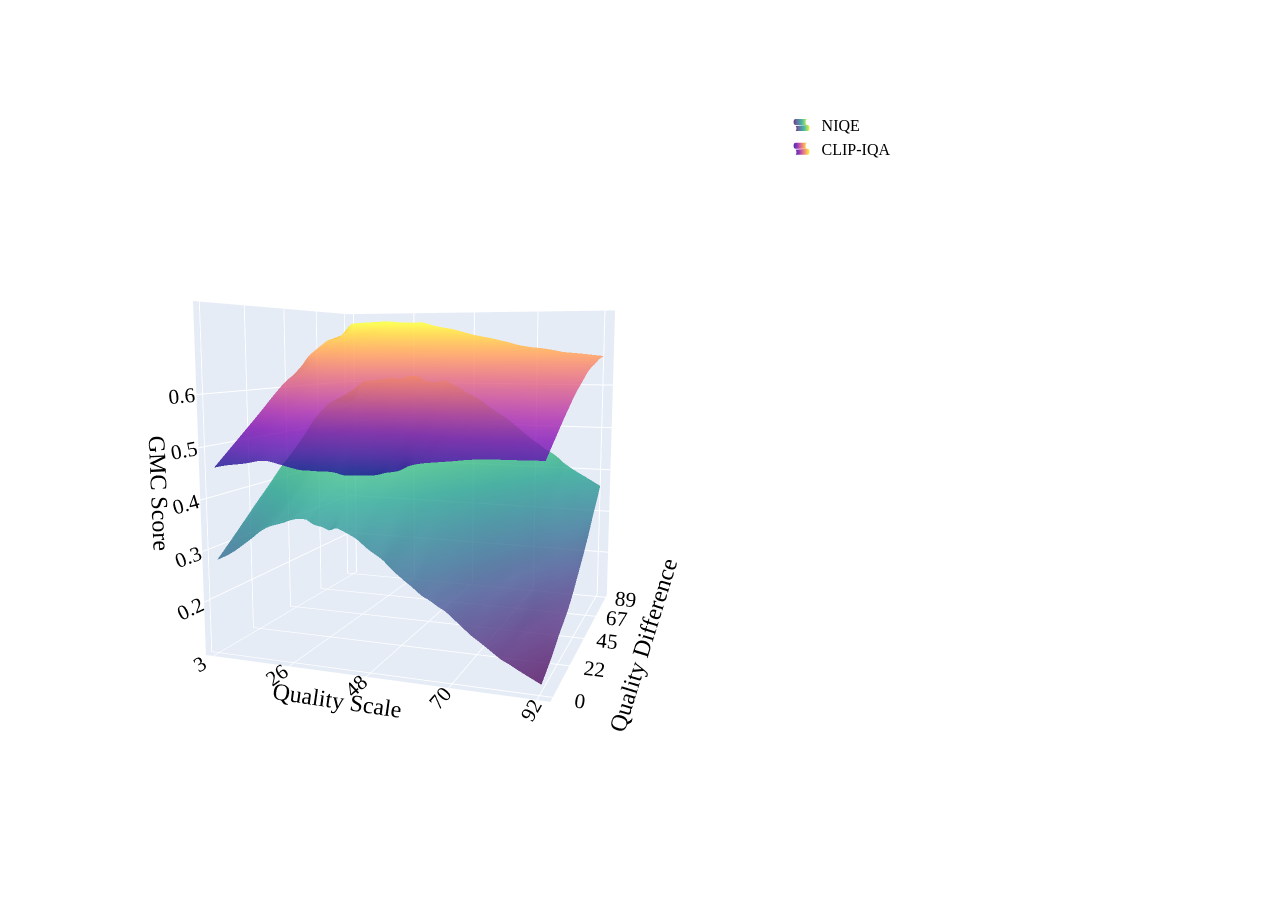
==== web_app/static/outputs/plot.html @ 98123cb4 "add system page" ====
<html>
<head><meta charset="utf-8" /></head>
<body>
    <div>                        <script type="text/javascript">window.PlotlyConfig = {MathJaxConfig: 'local'};</script>
        <script charset="utf-8" src="https://cdn.plot.ly/plotly-2.27.0.min.js"></script>                <div id="10f98634-cd8d-4ab3-a2ca-0551fc161b18" class="plotly-graph-div" style="height:900px; width:900px;"></div>            <script type="text/javascript">                                    window.PLOTLYENV=window.PLOTLYENV || {};                                    if (document.getElementById("10f98634-cd8d-4ab3-a2ca-0551fc161b18")) {                    Plotly.newPlot(                        "10f98634-cd8d-4ab3-a2ca-0551fc161b18",                        [{"cmax":0.6166298881360955,"cmin":0.11390521380579388,"colorscale":[[0.0,"#440154"],[0.1111111111111111,"#482878"],[0.2222222222222222,"#3e4989"],[0.3333333333333333,"#31688e"],[0.4444444444444444,"#26828e"],[0.5555555555555556,"#1f9e89"],[0.6666666666666666,"#35b779"],[0.7777777777777778,"#6ece58"],[0.8888888888888888,"#b5de2b"],[1.0,"#fde725"]],"name":"NIQE","opacity":0.8,"showscale":false,"x":[[3.42,4.319110632929293,5.218221265858586,6.117331898787878,7.016442531717171,7.9155531646464645,8.814663797575758,9.71377443050505,10.612885063434343,11.511995696363636,12.41110632929293,13.31021696222222,14.209327595151514,15.108438228080807,16.0075488610101,16.906659493939394,17.805770126868687,18.70488075979798,19.603991392727274,20.503102025656567,21.40221265858586,22.301323291515146,23.20043392444444,24.099544557373733,24.998655190303026,25.89776582323232,26.796876456161613,27.695987089090906,28.5950977220202,29.494208354949492,30.393318987878786,31.29242962080808,32.19154025373737,33.090650886666666,33.98976151959596,34.88887215252525,35.787982785454545,36.68709341838384,37.58620405131313,38.485314684242425,39.38442531717172,40.283535950101005,41.1826465830303,42.08175721595959,42.980867848888884,43.87997848181818,44.77908911474747,45.678199747676764,46.57731038060606,47.47642101353535,48.375531646464644,49.27464227939394,50.17375291232323,51.072863545252524,51.97197417818182,52.87108481111111,53.7701954440404,54.66930607696969,55.56841670989898,56.46752734282828,57.36663797575757,58.26574860868686,59.164859241616156,60.06396987454545,60.96308050747474,61.862191140404036,62.76130177333333,63.66041240626262,64.55952303919192,65.45863367212121,66.3577443050505,67.2568549379798,68.15596557090909,69.05507620383838,69.95418683676768,70.85329746969697,71.75240810262626,72.65151873555556,73.55062936848485,74.44974000141414,75.34885063434344,76.24796126727271,77.14707190020201,78.0461825331313,78.9452931660606,79.84440379898989,80.74351443191918,81.64262506484847,82.54173569777777,83.44084633070706,84.33995696363635,85.23906759656565,86.13817822949494,87.03728886242423,87.93639949535353,88.83551012828282,89.73462076121211,90.6337313941414,91.5328420270707,92.43195266],[3.42,4.319110632929293,5.218221265858586,6.117331898787878,7.016442531717171,7.9155531646464645,8.814663797575758,9.71377443050505,10.612885063434343,11.511995696363636,12.41110632929293,13.31021696222222,14.209327595151514,15.108438228080807,16.0075488610101,16.906659493939394,17.805770126868687,18.70488075979798,19.603991392727274,20.503102025656567,21.40221265858586,22.301323291515146,23.20043392444444,24.099544557373733,24.998655190303026,25.89776582323232,26.796876456161613,27.695987089090906,28.5950977220202,29.494208354949492,30.393318987878786,31.29242962080808,32.19154025373737,33.090650886666666,33.98976151959596,34.88887215252525,35.787982785454545,36.68709341838384,37.58620405131313,38.485314684242425,39.38442531717172,40.283535950101005,41.1826465830303,42.08175721595959,42.980867848888884,43.87997848181818,44.77908911474747,45.678199747676764,46.57731038060606,47.47642101353535,48.375531646464644,49.27464227939394,50.17375291232323,51.072863545252524,51.97197417818182,52.87108481111111,53.7701954440404,54.66930607696969,55.56841670989898,56.46752734282828,57.36663797575757,58.26574860868686,59.164859241616156,60.06396987454545,60.96308050747474,61.862191140404036,62.76130177333333,63.66041240626262,64.55952303919192,65.45863367212121,66.3577443050505,67.2568549379798,68.15596557090909,69.05507620383838,69.95418683676768,70.85329746969697,71.75240810262626,72.65151873555556,73.55062936848485,74.44974000141414,75.34885063434344,76.24796126727271,77.14707190020201,78.0461825331313,78.9452931660606,79.84440379898989,80.74351443191918,81.64262506484847,82.54173569777777,83.44084633070706,84.33995696363635,85.23906759656565,86.13817822949494,87.03728886242423,87.93639949535353,88.83551012828282,89.73462076121211,90.6337313941414,91.5328420270707,92.43195266],[3.42,4.319110632929293,5.218221265858586,6.117331898787878,7.016442531717171,7.9155531646464645,8.814663797575758,9.71377443050505,10.612885063434343,11.511995696363636,12.41110632929293,13.31021696222222,14.209327595151514,15.108438228080807,16.0075488610101,16.906659493939394,17.805770126868687,18.70488075979798,19.603991392727274,20.503102025656567,21.40221265858586,22.301323291515146,23.20043392444444,24.099544557373733,24.998655190303026,25.89776582323232,26.796876456161613,27.695987089090906,28.5950977220202,29.494208354949492,30.393318987878786,31.29242962080808,32.19154025373737,33.090650886666666,33.98976151959596,34.88887215252525,35.787982785454545,36.68709341838384,37.58620405131313,38.485314684242425,39.38442531717172,40.283535950101005,41.1826465830303,42.08175721595959,42.980867848888884,43.87997848181818,44.77908911474747,45.678199747676764,46.57731038060606,47.47642101353535,48.375531646464644,49.27464227939394,50.17375291232323,51.072863545252524,51.97197417818182,52.87108481111111,53.7701954440404,54.66930607696969,55.56841670989898,56.46752734282828,57.36663797575757,58.26574860868686,59.164859241616156,60.06396987454545,60.96308050747474,61.862191140404036,62.76130177333333,63.66041240626262,64.55952303919192,65.45863367212121,66.3577443050505,67.2568549379798,68.15596557090909,69.05507620383838,69.95418683676768,70.85329746969697,71.75240810262626,72.65151873555556,73.55062936848485,74.44974000141414,75.34885063434344,76.24796126727271,77.14707190020201,78.0461825331313,78.9452931660606,79.84440379898989,80.74351443191918,81.64262506484847,82.54173569777777,83.44084633070706,84.33995696363635,85.23906759656565,86.13817822949494,87.03728886242423,87.93639949535353,88.83551012828282,89.73462076121211,90.6337313941414,91.5328420270707,92.43195266],[3.42,4.319110632929293,5.218221265858586,6.117331898787878,7.016442531717171,7.9155531646464645,8.814663797575758,9.71377443050505,10.612885063434343,11.511995696363636,12.41110632929293,13.31021696222222,14.209327595151514,15.108438228080807,16.0075488610101,16.906659493939394,17.805770126868687,18.70488075979798,19.603991392727274,20.503102025656567,21.40221265858586,22.301323291515146,23.20043392444444,24.099544557373733,24.998655190303026,25.89776582323232,26.796876456161613,27.695987089090906,28.5950977220202,29.494208354949492,30.393318987878786,31.29242962080808,32.19154025373737,33.090650886666666,33.98976151959596,34.88887215252525,35.787982785454545,36.68709341838384,37.58620405131313,38.485314684242425,39.38442531717172,40.283535950101005,41.1826465830303,42.08175721595959,42.980867848888884,43.87997848181818,44.77908911474747,45.678199747676764,46.57731038060606,47.47642101353535,48.375531646464644,49.27464227939394,50.17375291232323,51.072863545252524,51.97197417818182,52.87108481111111,53.7701954440404,54.66930607696969,55.56841670989898,56.46752734282828,57.36663797575757,58.26574860868686,59.164859241616156,60.06396987454545,60.96308050747474,61.862191140404036,62.76130177333333,63.66041240626262,64.55952303919192,65.45863367212121,66.3577443050505,67.2568549379798,68.15596557090909,69.05507620383838,69.95418683676768,70.85329746969697,71.75240810262626,72.65151873555556,73.55062936848485,74.44974000141414,75.34885063434344,76.24796126727271,77.14707190020201,78.0461825331313,78.9452931660606,79.84440379898989,80.74351443191918,81.64262506484847,82.54173569777777,83.44084633070706,84.33995696363635,85.23906759656565,86.13817822949494,87.03728886242423,87.93639949535353,88.83551012828282,89.73462076121211,90.6337313941414,91.5328420270707,92.43195266],[3.42,4.319110632929293,5.218221265858586,6.117331898787878,7.016442531717171,7.9155531646464645,8.814663797575758,9.71377443050505,10.612885063434343,11.511995696363636,12.41110632929293,13.31021696222222,14.209327595151514,15.108438228080807,16.0075488610101,16.906659493939394,17.805770126868687,18.70488075979798,19.603991392727274,20.503102025656567,21.40221265858586,22.301323291515146,23.20043392444444,24.099544557373733,24.998655190303026,25.89776582323232,26.796876456161613,27.695987089090906,28.5950977220202,29.494208354949492,30.393318987878786,31.29242962080808,32.19154025373737,33.090650886666666,33.98976151959596,34.88887215252525,35.787982785454545,36.68709341838384,37.58620405131313,38.485314684242425,39.38442531717172,40.283535950101005,41.1826465830303,42.08175721595959,42.980867848888884,43.87997848181818,44.77908911474747,45.678199747676764,46.57731038060606,47.47642101353535,48.375531646464644,49.27464227939394,50.17375291232323,51.072863545252524,51.97197417818182,52.87108481111111,53.7701954440404,54.66930607696969,55.56841670989898,56.46752734282828,57.36663797575757,58.26574860868686,59.164859241616156,60.06396987454545,60.96308050747474,61.862191140404036,62.76130177333333,63.66041240626262,64.55952303919192,65.45863367212121,66.3577443050505,67.2568549379798,68.15596557090909,69.05507620383838,69.95418683676768,70.85329746969697,71.75240810262626,72.65151873555556,73.55062936848485,74.44974000141414,75.34885063434344,76.24796126727271,77.14707190020201,78.0461825331313,78.9452931660606,79.84440379898989,80.74351443191918,81.64262506484847,82.54173569777777,83.44084633070706,84.33995696363635,85.23906759656565,86.13817822949494,87.03728886242423,87.93639949535353,88.83551012828282,89.73462076121211,90.6337313941414,91.5328420270707,92.43195266],[3.42,4.319110632929293,5.218221265858586,6.117331898787878,7.016442531717171,7.9155531646464645,8.814663797575758,9.71377443050505,10.612885063434343,11.511995696363636,12.41110632929293,13.31021696222222,14.209327595151514,15.108438228080807,16.0075488610101,16.906659493939394,17.805770126868687,18.70488075979798,19.603991392727274,20.503102025656567,21.40221265858586,22.301323291515146,23.20043392444444,24.099544557373733,24.998655190303026,25.89776582323232,26.796876456161613,27.695987089090906,28.5950977220202,29.494208354949492,30.393318987878786,31.29242962080808,32.19154025373737,33.090650886666666,33.98976151959596,34.88887215252525,35.787982785454545,36.68709341838384,37.58620405131313,38.485314684242425,39.38442531717172,40.283535950101005,41.1826465830303,42.08175721595959,42.980867848888884,43.87997848181818,44.77908911474747,45.678199747676764,46.57731038060606,47.47642101353535,48.375531646464644,49.27464227939394,50.17375291232323,51.072863545252524,51.97197417818182,52.87108481111111,53.7701954440404,54.66930607696969,55.56841670989898,56.46752734282828,57.36663797575757,58.26574860868686,59.164859241616156,60.06396987454545,60.96308050747474,61.862191140404036,62.76130177333333,63.66041240626262,64.55952303919192,65.45863367212121,66.3577443050505,67.2568549379798,68.15596557090909,69.05507620383838,69.95418683676768,70.85329746969697,71.75240810262626,72.65151873555556,73.55062936848485,74.44974000141414,75.34885063434344,76.24796126727271,77.14707190020201,78.0461825331313,78.9452931660606,79.84440379898989,80.74351443191918,81.64262506484847,82.54173569777777,83.44084633070706,84.33995696363635,85.23906759656565,86.13817822949494,87.03728886242423,87.93639949535353,88.83551012828282,89.73462076121211,90.6337313941414,91.5328420270707,92.43195266],[3.42,4.319110632929293,5.218221265858586,6.117331898787878,7.016442531717171,7.9155531646464645,8.814663797575758,9.71377443050505,10.612885063434343,11.511995696363636,12.41110632929293,13.31021696222222,14.209327595151514,15.108438228080807,16.0075488610101,16.906659493939394,17.805770126868687,18.70488075979798,19.603991392727274,20.503102025656567,21.40221265858586,22.301323291515146,23.20043392444444,24.099544557373733,24.998655190303026,25.89776582323232,26.796876456161613,27.695987089090906,28.5950977220202,29.494208354949492,30.393318987878786,31.29242962080808,32.19154025373737,33.090650886666666,33.98976151959596,34.88887215252525,35.787982785454545,36.68709341838384,37.58620405131313,38.485314684242425,39.38442531717172,40.283535950101005,41.1826465830303,42.08175721595959,42.980867848888884,43.87997848181818,44.77908911474747,45.678199747676764,46.57731038060606,47.47642101353535,48.375531646464644,49.27464227939394,50.17375291232323,51.072863545252524,51.97197417818182,52.87108481111111,53.7701954440404,54.66930607696969,55.56841670989898,56.46752734282828,57.36663797575757,58.26574860868686,59.164859241616156,60.06396987454545,60.96308050747474,61.862191140404036,62.76130177333333,63.66041240626262,64.55952303919192,65.45863367212121,66.3577443050505,67.2568549379798,68.15596557090909,69.05507620383838,69.95418683676768,70.85329746969697,71.75240810262626,72.65151873555556,73.55062936848485,74.44974000141414,75.34885063434344,76.24796126727271,77.14707190020201,78.0461825331313,78.9452931660606,79.84440379898989,80.74351443191918,81.64262506484847,82.54173569777777,83.44084633070706,84.33995696363635,85.23906759656565,86.13817822949494,87.03728886242423,87.93639949535353,88.83551012828282,89.73462076121211,90.6337313941414,91.5328420270707,92.43195266],[3.42,4.319110632929293,5.218221265858586,6.117331898787878,7.016442531717171,7.9155531646464645,8.814663797575758,9.71377443050505,10.612885063434343,11.511995696363636,12.41110632929293,13.31021696222222,14.209327595151514,15.108438228080807,16.0075488610101,16.906659493939394,17.805770126868687,18.70488075979798,19.603991392727274,20.503102025656567,21.40221265858586,22.301323291515146,23.20043392444444,24.099544557373733,24.998655190303026,25.89776582323232,26.796876456161613,27.695987089090906,28.5950977220202,29.494208354949492,30.393318987878786,31.29242962080808,32.19154025373737,33.090650886666666,33.98976151959596,34.88887215252525,35.787982785454545,36.68709341838384,37.58620405131313,38.485314684242425,39.38442531717172,40.283535950101005,41.1826465830303,42.08175721595959,42.980867848888884,43.87997848181818,44.77908911474747,45.678199747676764,46.57731038060606,47.47642101353535,48.375531646464644,49.27464227939394,50.17375291232323,51.072863545252524,51.97197417818182,52.87108481111111,53.7701954440404,54.66930607696969,55.56841670989898,56.46752734282828,57.36663797575757,58.26574860868686,59.164859241616156,60.06396987454545,60.96308050747474,61.862191140404036,62.76130177333333,63.66041240626262,64.55952303919192,65.45863367212121,66.3577443050505,67.2568549379798,68.15596557090909,69.05507620383838,69.95418683676768,70.85329746969697,71.75240810262626,72.65151873555556,73.55062936848485,74.44974000141414,75.34885063434344,76.24796126727271,77.14707190020201,78.0461825331313,78.9452931660606,79.84440379898989,80.74351443191918,81.64262506484847,82.54173569777777,83.44084633070706,84.33995696363635,85.23906759656565,86.13817822949494,87.03728886242423,87.93639949535353,88.83551012828282,89.73462076121211,90.6337313941414,91.5328420270707,92.43195266],[3.42,4.319110632929293,5.218221265858586,6.117331898787878,7.016442531717171,7.9155531646464645,8.814663797575758,9.71377443050505,10.612885063434343,11.511995696363636,12.41110632929293,13.31021696222222,14.209327595151514,15.108438228080807,16.0075488610101,16.906659493939394,17.805770126868687,18.70488075979798,19.603991392727274,20.503102025656567,21.40221265858586,22.301323291515146,23.20043392444444,24.099544557373733,24.998655190303026,25.89776582323232,26.796876456161613,27.695987089090906,28.5950977220202,29.494208354949492,30.393318987878786,31.29242962080808,32.19154025373737,33.090650886666666,33.98976151959596,34.88887215252525,35.787982785454545,36.68709341838384,37.58620405131313,38.485314684242425,39.38442531717172,40.283535950101005,41.1826465830303,42.08175721595959,42.980867848888884,43.87997848181818,44.77908911474747,45.678199747676764,46.57731038060606,47.47642101353535,48.375531646464644,49.27464227939394,50.17375291232323,51.072863545252524,51.97197417818182,52.87108481111111,53.7701954440404,54.66930607696969,55.56841670989898,56.46752734282828,57.36663797575757,58.26574860868686,59.164859241616156,60.06396987454545,60.96308050747474,61.862191140404036,62.76130177333333,63.66041240626262,64.55952303919192,65.45863367212121,66.3577443050505,67.2568549379798,68.15596557090909,69.05507620383838,69.95418683676768,70.85329746969697,71.75240810262626,72.65151873555556,73.55062936848485,74.44974000141414,75.34885063434344,76.24796126727271,77.14707190020201,78.0461825331313,78.9452931660606,79.84440379898989,80.74351443191918,81.64262506484847,82.54173569777777,83.44084633070706,84.33995696363635,85.23906759656565,86.13817822949494,87.03728886242423,87.93639949535353,88.83551012828282,89.73462076121211,90.6337313941414,91.5328420270707,92.43195266],[3.42,4.319110632929293,5.218221265858586,6.117331898787878,7.016442531717171,7.9155531646464645,8.814663797575758,9.71377443050505,10.612885063434343,11.511995696363636,12.41110632929293,13.31021696222222,14.209327595151514,15.108438228080807,16.0075488610101,16.906659493939394,17.805770126868687,18.70488075979798,19.603991392727274,20.503102025656567,21.40221265858586,22.301323291515146,23.20043392444444,24.099544557373733,24.998655190303026,25.89776582323232,26.796876456161613,27.695987089090906,28.5950977220202,29.494208354949492,30.393318987878786,31.29242962080808,32.19154025373737,33.090650886666666,33.98976151959596,34.88887215252525,35.787982785454545,36.68709341838384,37.58620405131313,38.485314684242425,39.38442531717172,40.283535950101005,41.1826465830303,42.08175721595959,42.980867848888884,43.87997848181818,44.77908911474747,45.678199747676764,46.57731038060606,47.47642101353535,48.375531646464644,49.27464227939394,50.17375291232323,51.072863545252524,51.97197417818182,52.87108481111111,53.7701954440404,54.66930607696969,55.56841670989898,56.46752734282828,57.36663797575757,58.26574860868686,59.164859241616156,60.06396987454545,60.96308050747474,61.862191140404036,62.76130177333333,63.66041240626262,64.55952303919192,65.45863367212121,66.3577443050505,67.2568549379798,68.15596557090909,69.05507620383838,69.95418683676768,70.85329746969697,71.75240810262626,72.65151873555556,73.55062936848485,74.44974000141414,75.34885063434344,76.24796126727271,77.14707190020201,78.0461825331313,78.9452931660606,79.84440379898989,80.74351443191918,81.64262506484847,82.54173569777777,83.44084633070706,84.33995696363635,85.23906759656565,86.13817822949494,87.03728886242423,87.93639949535353,88.83551012828282,89.73462076121211,90.6337313941414,91.5328420270707,92.43195266],[3.42,4.319110632929293,5.218221265858586,6.117331898787878,7.016442531717171,7.9155531646464645,8.814663797575758,9.71377443050505,10.612885063434343,11.511995696363636,12.41110632929293,13.31021696222222,14.209327595151514,15.108438228080807,16.0075488610101,16.906659493939394,17.805770126868687,18.70488075979798,19.603991392727274,20.503102025656567,21.40221265858586,22.301323291515146,23.20043392444444,24.099544557373733,24.998655190303026,25.89776582323232,26.796876456161613,27.695987089090906,28.5950977220202,29.494208354949492,30.393318987878786,31.29242962080808,32.19154025373737,33.090650886666666,33.98976151959596,34.88887215252525,35.787982785454545,36.68709341838384,37.58620405131313,38.485314684242425,39.38442531717172,40.283535950101005,41.1826465830303,42.08175721595959,42.980867848888884,43.87997848181818,44.77908911474747,45.678199747676764,46.57731038060606,47.47642101353535,48.375531646464644,49.27464227939394,50.17375291232323,51.072863545252524,51.97197417818182,52.87108481111111,53.7701954440404,54.66930607696969,55.56841670989898,56.46752734282828,57.36663797575757,58.26574860868686,59.164859241616156,60.06396987454545,60.96308050747474,61.862191140404036,62.76130177333333,63.66041240626262,64.55952303919192,65.45863367212121,66.3577443050505,67.2568549379798,68.15596557090909,69.05507620383838,69.95418683676768,70.85329746969697,71.75240810262626,72.65151873555556,73.55062936848485,74.44974000141414,75.34885063434344,76.24796126727271,77.14707190020201,78.0461825331313,78.9452931660606,79.84440379898989,80.74351443191918,81.64262506484847,82.54173569777777,83.44084633070706,84.33995696363635,85.23906759656565,86.13817822949494,87.03728886242423,87.93639949535353,88.83551012828282,89.73462076121211,90.6337313941414,91.5328420270707,92.43195266],[3.42,4.319110632929293,5.218221265858586,6.117331898787878,7.016442531717171,7.9155531646464645,8.814663797575758,9.71377443050505,10.612885063434343,11.511995696363636,12.41110632929293,13.31021696222222,14.209327595151514,15.108438228080807,16.0075488610101,16.906659493939394,17.805770126868687,18.70488075979798,19.603991392727274,20.503102025656567,21.40221265858586,22.301323291515146,23.20043392444444,24.099544557373733,24.998655190303026,25.89776582323232,26.796876456161613,27.695987089090906,28.5950977220202,29.494208354949492,30.393318987878786,31.29242962080808,32.19154025373737,33.090650886666666,33.98976151959596,34.88887215252525,35.787982785454545,36.68709341838384,37.58620405131313,38.485314684242425,39.38442531717172,40.283535950101005,41.1826465830303,42.08175721595959,42.980867848888884,43.87997848181818,44.77908911474747,45.678199747676764,46.57731038060606,47.47642101353535,48.375531646464644,49.27464227939394,50.17375291232323,51.072863545252524,51.97197417818182,52.87108481111111,53.7701954440404,54.66930607696969,55.56841670989898,56.46752734282828,57.36663797575757,58.26574860868686,59.164859241616156,60.06396987454545,60.96308050747474,61.862191140404036,62.76130177333333,63.66041240626262,64.55952303919192,65.45863367212121,66.3577443050505,67.2568549379798,68.15596557090909,69.05507620383838,69.95418683676768,70.85329746969697,71.75240810262626,72.65151873555556,73.55062936848485,74.44974000141414,75.34885063434344,76.24796126727271,77.14707190020201,78.0461825331313,78.9452931660606,79.84440379898989,80.74351443191918,81.64262506484847,82.54173569777777,83.44084633070706,84.33995696363635,85.23906759656565,86.13817822949494,87.03728886242423,87.93639949535353,88.83551012828282,89.73462076121211,90.6337313941414,91.5328420270707,92.43195266],[3.42,4.319110632929293,5.218221265858586,6.117331898787878,7.016442531717171,7.9155531646464645,8.814663797575758,9.71377443050505,10.612885063434343,11.511995696363636,12.41110632929293,13.31021696222222,14.209327595151514,15.108438228080807,16.0075488610101,16.906659493939394,17.805770126868687,18.70488075979798,19.603991392727274,20.503102025656567,21.40221265858586,22.301323291515146,23.20043392444444,24.099544557373733,24.998655190303026,25.89776582323232,26.796876456161613,27.695987089090906,28.5950977220202,29.494208354949492,30.393318987878786,31.29242962080808,32.19154025373737,33.090650886666666,33.98976151959596,34.88887215252525,35.787982785454545,36.68709341838384,37.58620405131313,38.485314684242425,39.38442531717172,40.283535950101005,41.1826465830303,42.08175721595959,42.980867848888884,43.87997848181818,44.77908911474747,45.678199747676764,46.57731038060606,47.47642101353535,48.375531646464644,49.27464227939394,50.17375291232323,51.072863545252524,51.97197417818182,52.87108481111111,53.7701954440404,54.66930607696969,55.56841670989898,56.46752734282828,57.36663797575757,58.26574860868686,59.164859241616156,60.06396987454545,60.96308050747474,61.862191140404036,62.76130177333333,63.66041240626262,64.55952303919192,65.45863367212121,66.3577443050505,67.2568549379798,68.15596557090909,69.05507620383838,69.95418683676768,70.85329746969697,71.75240810262626,72.65151873555556,73.55062936848485,74.44974000141414,75.34885063434344,76.24796126727271,77.14707190020201,78.0461825331313,78.9452931660606,79.84440379898989,80.74351443191918,81.64262506484847,82.54173569777777,83.44084633070706,84.33995696363635,85.23906759656565,86.13817822949494,87.03728886242423,87.93639949535353,88.83551012828282,89.73462076121211,90.6337313941414,91.5328420270707,92.43195266],[3.42,4.319110632929293,5.218221265858586,6.117331898787878,7.016442531717171,7.9155531646464645,8.814663797575758,9.71377443050505,10.612885063434343,11.511995696363636,12.41110632929293,13.31021696222222,14.209327595151514,15.108438228080807,16.0075488610101,16.906659493939394,17.805770126868687,18.70488075979798,19.603991392727274,20.503102025656567,21.40221265858586,22.301323291515146,23.20043392444444,24.099544557373733,24.998655190303026,25.89776582323232,26.796876456161613,27.695987089090906,28.5950977220202,29.494208354949492,30.393318987878786,31.29242962080808,32.19154025373737,33.090650886666666,33.98976151959596,34.88887215252525,35.787982785454545,36.68709341838384,37.58620405131313,38.485314684242425,39.38442531717172,40.283535950101005,41.1826465830303,42.08175721595959,42.980867848888884,43.87997848181818,44.77908911474747,45.678199747676764,46.57731038060606,47.47642101353535,48.375531646464644,49.27464227939394,50.17375291232323,51.072863545252524,51.97197417818182,52.87108481111111,53.7701954440404,54.66930607696969,55.56841670989898,56.46752734282828,57.36663797575757,58.26574860868686,59.164859241616156,60.06396987454545,60.96308050747474,61.862191140404036,62.76130177333333,63.66041240626262,64.55952303919192,65.45863367212121,66.3577443050505,67.2568549379798,68.15596557090909,69.05507620383838,69.95418683676768,70.85329746969697,71.75240810262626,72.65151873555556,73.55062936848485,74.44974000141414,75.34885063434344,76.24796126727271,77.14707190020201,78.0461825331313,78.9452931660606,79.84440379898989,80.74351443191918,81.64262506484847,82.54173569777777,83.44084633070706,84.33995696363635,85.23906759656565,86.13817822949494,87.03728886242423,87.93639949535353,88.83551012828282,89.73462076121211,90.6337313941414,91.5328420270707,92.43195266],[3.42,4.319110632929293,5.218221265858586,6.117331898787878,7.016442531717171,7.9155531646464645,8.814663797575758,9.71377443050505,10.612885063434343,11.511995696363636,12.41110632929293,13.31021696222222,14.209327595151514,15.108438228080807,16.0075488610101,16.906659493939394,17.805770126868687,18.70488075979798,19.603991392727274,20.503102025656567,21.40221265858586,22.301323291515146,23.20043392444444,24.099544557373733,24.998655190303026,25.89776582323232,26.796876456161613,27.695987089090906,28.5950977220202,29.494208354949492,30.393318987878786,31.29242962080808,32.19154025373737,33.090650886666666,33.98976151959596,34.88887215252525,35.787982785454545,36.68709341838384,37.58620405131313,38.485314684242425,39.38442531717172,40.283535950101005,41.1826465830303,42.08175721595959,42.980867848888884,43.87997848181818,44.77908911474747,45.678199747676764,46.57731038060606,47.47642101353535,48.375531646464644,49.27464227939394,50.17375291232323,51.072863545252524,51.97197417818182,52.87108481111111,53.7701954440404,54.66930607696969,55.56841670989898,56.46752734282828,57.36663797575757,58.26574860868686,59.164859241616156,60.06396987454545,60.96308050747474,61.862191140404036,62.76130177333333,63.66041240626262,64.55952303919192,65.45863367212121,66.3577443050505,67.2568549379798,68.15596557090909,69.05507620383838,69.95418683676768,70.85329746969697,71.75240810262626,72.65151873555556,73.55062936848485,74.44974000141414,75.34885063434344,76.24796126727271,77.14707190020201,78.0461825331313,78.9452931660606,79.84440379898989,80.74351443191918,81.64262506484847,82.54173569777777,83.44084633070706,84.33995696363635,85.23906759656565,86.13817822949494,87.03728886242423,87.93639949535353,88.83551012828282,89.73462076121211,90.6337313941414,91.5328420270707,92.43195266],[3.42,4.319110632929293,5.218221265858586,6.117331898787878,7.016442531717171,7.9155531646464645,8.814663797575758,9.71377443050505,10.612885063434343,11.511995696363636,12.41110632929293,13.31021696222222,14.209327595151514,15.108438228080807,16.0075488610101,16.906659493939394,17.805770126868687,18.70488075979798,19.603991392727274,20.503102025656567,21.40221265858586,22.301323291515146,23.20043392444444,24.099544557373733,24.998655190303026,25.89776582323232,26.796876456161613,27.695987089090906,28.5950977220202,29.494208354949492,30.393318987878786,31.29242962080808,32.19154025373737,33.090650886666666,33.98976151959596,34.88887215252525,35.787982785454545,36.68709341838384,37.58620405131313,38.485314684242425,39.38442531717172,40.283535950101005,41.1826465830303,42.08175721595959,42.980867848888884,43.87997848181818,44.77908911474747,45.678199747676764,46.57731038060606,47.47642101353535,48.375531646464644,49.27464227939394,50.17375291232323,51.072863545252524,51.97197417818182,52.87108481111111,53.7701954440404,54.66930607696969,55.56841670989898,56.46752734282828,57.36663797575757,58.26574860868686,59.164859241616156,60.06396987454545,60.96308050747474,61.862191140404036,62.76130177333333,63.66041240626262,64.55952303919192,65.45863367212121,66.3577443050505,67.2568549379798,68.15596557090909,69.05507620383838,69.95418683676768,70.85329746969697,71.75240810262626,72.65151873555556,73.55062936848485,74.44974000141414,75.34885063434344,76.24796126727271,77.14707190020201,78.0461825331313,78.9452931660606,79.84440379898989,80.74351443191918,81.64262506484847,82.54173569777777,83.44084633070706,84.33995696363635,85.23906759656565,86.13817822949494,87.03728886242423,87.93639949535353,88.83551012828282,89.73462076121211,90.6337313941414,91.5328420270707,92.43195266],[3.42,4.319110632929293,5.218221265858586,6.117331898787878,7.016442531717171,7.9155531646464645,8.814663797575758,9.71377443050505,10.612885063434343,11.511995696363636,12.41110632929293,13.31021696222222,14.209327595151514,15.108438228080807,16.0075488610101,16.906659493939394,17.805770126868687,18.70488075979798,19.603991392727274,20.503102025656567,21.40221265858586,22.301323291515146,23.20043392444444,24.099544557373733,24.998655190303026,25.89776582323232,26.796876456161613,27.695987089090906,28.5950977220202,29.494208354949492,30.393318987878786,31.29242962080808,32.19154025373737,33.090650886666666,33.98976151959596,34.88887215252525,35.787982785454545,36.68709341838384,37.58620405131313,38.485314684242425,39.38442531717172,40.283535950101005,41.1826465830303,42.08175721595959,42.980867848888884,43.87997848181818,44.77908911474747,45.678199747676764,46.57731038060606,47.47642101353535,48.375531646464644,49.27464227939394,50.17375291232323,51.072863545252524,51.97197417818182,52.87108481111111,53.7701954440404,54.66930607696969,55.56841670989898,56.46752734282828,57.36663797575757,58.26574860868686,59.164859241616156,60.06396987454545,60.96308050747474,61.862191140404036,62.76130177333333,63.66041240626262,64.55952303919192,65.45863367212121,66.3577443050505,67.2568549379798,68.15596557090909,69.05507620383838,69.95418683676768,70.85329746969697,71.75240810262626,72.65151873555556,73.55062936848485,74.44974000141414,75.34885063434344,76.24796126727271,77.14707190020201,78.0461825331313,78.9452931660606,79.84440379898989,80.74351443191918,81.64262506484847,82.54173569777777,83.44084633070706,84.33995696363635,85.23906759656565,86.13817822949494,87.03728886242423,87.93639949535353,88.83551012828282,89.73462076121211,90.6337313941414,91.5328420270707,92.43195266],[3.42,4.319110632929293,5.218221265858586,6.117331898787878,7.016442531717171,7.9155531646464645,8.814663797575758,9.71377443050505,10.612885063434343,11.511995696363636,12.41110632929293,13.31021696222222,14.209327595151514,15.108438228080807,16.0075488610101,16.906659493939394,17.805770126868687,18.70488075979798,19.603991392727274,20.503102025656567,21.40221265858586,22.301323291515146,23.20043392444444,24.099544557373733,24.998655190303026,25.89776582323232,26.796876456161613,27.695987089090906,28.5950977220202,29.494208354949492,30.393318987878786,31.29242962080808,32.19154025373737,33.090650886666666,33.98976151959596,34.88887215252525,35.787982785454545,36.68709341838384,37.58620405131313,38.485314684242425,39.38442531717172,40.283535950101005,41.1826465830303,42.08175721595959,42.980867848888884,43.87997848181818,44.77908911474747,45.678199747676764,46.57731038060606,47.47642101353535,48.375531646464644,49.27464227939394,50.17375291232323,51.072863545252524,51.97197417818182,52.87108481111111,53.7701954440404,54.66930607696969,55.56841670989898,56.46752734282828,57.36663797575757,58.26574860868686,59.164859241616156,60.06396987454545,60.96308050747474,61.862191140404036,62.76130177333333,63.66041240626262,64.55952303919192,65.45863367212121,66.3577443050505,67.2568549379798,68.15596557090909,69.05507620383838,69.95418683676768,70.85329746969697,71.75240810262626,72.65151873555556,73.55062936848485,74.44974000141414,75.34885063434344,76.24796126727271,77.14707190020201,78.0461825331313,78.9452931660606,79.84440379898989,80.74351443191918,81.64262506484847,82.54173569777777,83.44084633070706,84.33995696363635,85.23906759656565,86.13817822949494,87.03728886242423,87.93639949535353,88.83551012828282,89.73462076121211,90.6337313941414,91.5328420270707,92.43195266],[3.42,4.319110632929293,5.218221265858586,6.117331898787878,7.016442531717171,7.9155531646464645,8.814663797575758,9.71377443050505,10.612885063434343,11.511995696363636,12.41110632929293,13.31021696222222,14.209327595151514,15.108438228080807,16.0075488610101,16.906659493939394,17.805770126868687,18.70488075979798,19.603991392727274,20.503102025656567,21.40221265858586,22.301323291515146,23.20043392444444,24.099544557373733,24.998655190303026,25.89776582323232,26.796876456161613,27.695987089090906,28.5950977220202,29.494208354949492,30.393318987878786,31.29242962080808,32.19154025373737,33.090650886666666,33.98976151959596,34.88887215252525,35.787982785454545,36.68709341838384,37.58620405131313,38.485314684242425,39.38442531717172,40.283535950101005,41.1826465830303,42.08175721595959,42.980867848888884,43.87997848181818,44.77908911474747,45.678199747676764,46.57731038060606,47.47642101353535,48.375531646464644,49.27464227939394,50.17375291232323,51.072863545252524,51.97197417818182,52.87108481111111,53.7701954440404,54.66930607696969,55.56841670989898,56.46752734282828,57.36663797575757,58.26574860868686,59.164859241616156,60.06396987454545,60.96308050747474,61.862191140404036,62.76130177333333,63.66041240626262,64.55952303919192,65.45863367212121,66.3577443050505,67.2568549379798,68.15596557090909,69.05507620383838,69.95418683676768,70.85329746969697,71.75240810262626,72.65151873555556,73.55062936848485,74.44974000141414,75.34885063434344,76.24796126727271,77.14707190020201,78.0461825331313,78.9452931660606,79.84440379898989,80.74351443191918,81.64262506484847,82.54173569777777,83.44084633070706,84.33995696363635,85.23906759656565,86.13817822949494,87.03728886242423,87.93639949535353,88.83551012828282,89.73462076121211,90.6337313941414,91.5328420270707,92.43195266],[3.42,4.319110632929293,5.218221265858586,6.117331898787878,7.016442531717171,7.9155531646464645,8.814663797575758,9.71377443050505,10.612885063434343,11.511995696363636,12.41110632929293,13.31021696222222,14.209327595151514,15.108438228080807,16.0075488610101,16.906659493939394,17.805770126868687,18.70488075979798,19.603991392727274,20.503102025656567,21.40221265858586,22.301323291515146,23.20043392444444,24.099544557373733,24.998655190303026,25.89776582323232,26.796876456161613,27.695987089090906,28.5950977220202,29.494208354949492,30.393318987878786,31.29242962080808,32.19154025373737,33.090650886666666,33.98976151959596,34.88887215252525,35.787982785454545,36.68709341838384,37.58620405131313,38.485314684242425,39.38442531717172,40.283535950101005,41.1826465830303,42.08175721595959,42.980867848888884,43.87997848181818,44.77908911474747,45.678199747676764,46.57731038060606,47.47642101353535,48.375531646464644,49.27464227939394,50.17375291232323,51.072863545252524,51.97197417818182,52.87108481111111,53.7701954440404,54.66930607696969,55.56841670989898,56.46752734282828,57.36663797575757,58.26574860868686,59.164859241616156,60.06396987454545,60.96308050747474,61.862191140404036,62.76130177333333,63.66041240626262,64.55952303919192,65.45863367212121,66.3577443050505,67.2568549379798,68.15596557090909,69.05507620383838,69.95418683676768,70.85329746969697,71.75240810262626,72.65151873555556,73.55062936848485,74.44974000141414,75.34885063434344,76.24796126727271,77.14707190020201,78.0461825331313,78.9452931660606,79.84440379898989,80.74351443191918,81.64262506484847,82.54173569777777,83.44084633070706,84.33995696363635,85.23906759656565,86.13817822949494,87.03728886242423,87.93639949535353,88.83551012828282,89.73462076121211,90.6337313941414,91.5328420270707,92.43195266],[3.42,4.319110632929293,5.218221265858586,6.117331898787878,7.016442531717171,7.9155531646464645,8.814663797575758,9.71377443050505,10.612885063434343,11.511995696363636,12.41110632929293,13.31021696222222,14.209327595151514,15.108438228080807,16.0075488610101,16.906659493939394,17.805770126868687,18.70488075979798,19.603991392727274,20.503102025656567,21.40221265858586,22.301323291515146,23.20043392444444,24.099544557373733,24.998655190303026,25.89776582323232,26.796876456161613,27.695987089090906,28.5950977220202,29.494208354949492,30.393318987878786,31.29242962080808,32.19154025373737,33.090650886666666,33.98976151959596,34.88887215252525,35.787982785454545,36.68709341838384,37.58620405131313,38.485314684242425,39.38442531717172,40.283535950101005,41.1826465830303,42.08175721595959,42.980867848888884,43.87997848181818,44.77908911474747,45.678199747676764,46.57731038060606,47.47642101353535,48.375531646464644,49.27464227939394,50.17375291232323,51.072863545252524,51.97197417818182,52.87108481111111,53.7701954440404,54.66930607696969,55.56841670989898,56.46752734282828,57.36663797575757,58.26574860868686,59.164859241616156,60.06396987454545,60.96308050747474,61.862191140404036,62.76130177333333,63.66041240626262,64.55952303919192,65.45863367212121,66.3577443050505,67.2568549379798,68.15596557090909,69.05507620383838,69.95418683676768,70.85329746969697,71.75240810262626,72.65151873555556,73.55062936848485,74.44974000141414,75.34885063434344,76.24796126727271,77.14707190020201,78.0461825331313,78.9452931660606,79.84440379898989,80.74351443191918,81.64262506484847,82.54173569777777,83.44084633070706,84.33995696363635,85.23906759656565,86.13817822949494,87.03728886242423,87.93639949535353,88.83551012828282,89.73462076121211,90.6337313941414,91.5328420270707,92.43195266],[3.42,4.319110632929293,5.218221265858586,6.117331898787878,7.016442531717171,7.9155531646464645,8.814663797575758,9.71377443050505,10.612885063434343,11.511995696363636,12.41110632929293,13.31021696222222,14.209327595151514,15.108438228080807,16.0075488610101,16.906659493939394,17.805770126868687,18.70488075979798,19.603991392727274,20.503102025656567,21.40221265858586,22.301323291515146,23.20043392444444,24.099544557373733,24.998655190303026,25.89776582323232,26.796876456161613,27.695987089090906,28.5950977220202,29.494208354949492,30.393318987878786,31.29242962080808,32.19154025373737,33.090650886666666,33.98976151959596,34.88887215252525,35.787982785454545,36.68709341838384,37.58620405131313,38.485314684242425,39.38442531717172,40.283535950101005,41.1826465830303,42.08175721595959,42.980867848888884,43.87997848181818,44.77908911474747,45.678199747676764,46.57731038060606,47.47642101353535,48.375531646464644,49.27464227939394,50.17375291232323,51.072863545252524,51.97197417818182,52.87108481111111,53.7701954440404,54.66930607696969,55.56841670989898,56.46752734282828,57.36663797575757,58.26574860868686,59.164859241616156,60.06396987454545,60.96308050747474,61.862191140404036,62.76130177333333,63.66041240626262,64.55952303919192,65.45863367212121,66.3577443050505,67.2568549379798,68.15596557090909,69.05507620383838,69.95418683676768,70.85329746969697,71.75240810262626,72.65151873555556,73.55062936848485,74.44974000141414,75.34885063434344,76.24796126727271,77.14707190020201,78.0461825331313,78.9452931660606,79.84440379898989,80.74351443191918,81.64262506484847,82.54173569777777,83.44084633070706,84.33995696363635,85.23906759656565,86.13817822949494,87.03728886242423,87.93639949535353,88.83551012828282,89.73462076121211,90.6337313941414,91.5328420270707,92.43195266],[3.42,4.319110632929293,5.218221265858586,6.117331898787878,7.016442531717171,7.9155531646464645,8.814663797575758,9.71377443050505,10.612885063434343,11.511995696363636,12.41110632929293,13.31021696222222,14.209327595151514,15.108438228080807,16.0075488610101,16.906659493939394,17.805770126868687,18.70488075979798,19.603991392727274,20.503102025656567,21.40221265858586,22.301323291515146,23.20043392444444,24.099544557373733,24.998655190303026,25.89776582323232,26.796876456161613,27.695987089090906,28.5950977220202,29.494208354949492,30.393318987878786,31.29242962080808,32.19154025373737,33.090650886666666,33.98976151959596,34.88887215252525,35.787982785454545,36.68709341838384,37.58620405131313,38.485314684242425,39.38442531717172,40.283535950101005,41.1826465830303,42.08175721595959,42.980867848888884,43.87997848181818,44.77908911474747,45.678199747676764,46.57731038060606,47.47642101353535,48.375531646464644,49.27464227939394,50.17375291232323,51.072863545252524,51.97197417818182,52.87108481111111,53.7701954440404,54.66930607696969,55.56841670989898,56.46752734282828,57.36663797575757,58.26574860868686,59.164859241616156,60.06396987454545,60.96308050747474,61.862191140404036,62.76130177333333,63.66041240626262,64.55952303919192,65.45863367212121,66.3577443050505,67.2568549379798,68.15596557090909,69.05507620383838,69.95418683676768,70.85329746969697,71.75240810262626,72.65151873555556,73.55062936848485,74.44974000141414,75.34885063434344,76.24796126727271,77.14707190020201,78.0461825331313,78.9452931660606,79.84440379898989,80.74351443191918,81.64262506484847,82.54173569777777,83.44084633070706,84.33995696363635,85.23906759656565,86.13817822949494,87.03728886242423,87.93639949535353,88.83551012828282,89.73462076121211,90.6337313941414,91.5328420270707,92.43195266],[3.42,4.319110632929293,5.218221265858586,6.117331898787878,7.016442531717171,7.9155531646464645,8.814663797575758,9.71377443050505,10.612885063434343,11.511995696363636,12.41110632929293,13.31021696222222,14.209327595151514,15.108438228080807,16.0075488610101,16.906659493939394,17.805770126868687,18.70488075979798,19.603991392727274,20.503102025656567,21.40221265858586,22.301323291515146,23.20043392444444,24.099544557373733,24.998655190303026,25.89776582323232,26.796876456161613,27.695987089090906,28.5950977220202,29.494208354949492,30.393318987878786,31.29242962080808,32.19154025373737,33.090650886666666,33.98976151959596,34.88887215252525,35.787982785454545,36.68709341838384,37.58620405131313,38.485314684242425,39.38442531717172,40.283535950101005,41.1826465830303,42.08175721595959,42.980867848888884,43.87997848181818,44.77908911474747,45.678199747676764,46.57731038060606,47.47642101353535,48.375531646464644,49.27464227939394,50.17375291232323,51.072863545252524,51.97197417818182,52.87108481111111,53.7701954440404,54.66930607696969,55.56841670989898,56.46752734282828,57.36663797575757,58.26574860868686,59.164859241616156,60.06396987454545,60.96308050747474,61.862191140404036,62.76130177333333,63.66041240626262,64.55952303919192,65.45863367212121,66.3577443050505,67.2568549379798,68.15596557090909,69.05507620383838,69.95418683676768,70.85329746969697,71.75240810262626,72.65151873555556,73.55062936848485,74.44974000141414,75.34885063434344,76.24796126727271,77.14707190020201,78.0461825331313,78.9452931660606,79.84440379898989,80.74351443191918,81.64262506484847,82.54173569777777,83.44084633070706,84.33995696363635,85.23906759656565,86.13817822949494,87.03728886242423,87.93639949535353,88.83551012828282,89.73462076121211,90.6337313941414,91.5328420270707,92.43195266],[3.42,4.319110632929293,5.218221265858586,6.117331898787878,7.016442531717171,7.9155531646464645,8.814663797575758,9.71377443050505,10.612885063434343,11.511995696363636,12.41110632929293,13.31021696222222,14.209327595151514,15.108438228080807,16.0075488610101,16.906659493939394,17.805770126868687,18.70488075979798,19.603991392727274,20.503102025656567,21.40221265858586,22.301323291515146,23.20043392444444,24.099544557373733,24.998655190303026,25.89776582323232,26.796876456161613,27.695987089090906,28.5950977220202,29.494208354949492,30.393318987878786,31.29242962080808,32.19154025373737,33.090650886666666,33.98976151959596,34.88887215252525,35.787982785454545,36.68709341838384,37.58620405131313,38.485314684242425,39.38442531717172,40.283535950101005,41.1826465830303,42.08175721595959,42.980867848888884,43.87997848181818,44.77908911474747,45.678199747676764,46.57731038060606,47.47642101353535,48.375531646464644,49.27464227939394,50.17375291232323,51.072863545252524,51.97197417818182,52.87108481111111,53.7701954440404,54.66930607696969,55.56841670989898,56.46752734282828,57.36663797575757,58.26574860868686,59.164859241616156,60.06396987454545,60.96308050747474,61.862191140404036,62.76130177333333,63.66041240626262,64.55952303919192,65.45863367212121,66.3577443050505,67.2568549379798,68.15596557090909,69.05507620383838,69.95418683676768,70.85329746969697,71.75240810262626,72.65151873555556,73.55062936848485,74.44974000141414,75.34885063434344,76.24796126727271,77.14707190020201,78.0461825331313,78.9452931660606,79.84440379898989,80.74351443191918,81.64262506484847,82.54173569777777,83.44084633070706,84.33995696363635,85.23906759656565,86.13817822949494,87.03728886242423,87.93639949535353,88.83551012828282,89.73462076121211,90.6337313941414,91.5328420270707,92.43195266],[3.42,4.319110632929293,5.218221265858586,6.117331898787878,7.016442531717171,7.9155531646464645,8.814663797575758,9.71377443050505,10.612885063434343,11.511995696363636,12.41110632929293,13.31021696222222,14.209327595151514,15.108438228080807,16.0075488610101,16.906659493939394,17.805770126868687,18.70488075979798,19.603991392727274,20.503102025656567,21.40221265858586,22.301323291515146,23.20043392444444,24.099544557373733,24.998655190303026,25.89776582323232,26.796876456161613,27.695987089090906,28.5950977220202,29.494208354949492,30.393318987878786,31.29242962080808,32.19154025373737,33.090650886666666,33.98976151959596,34.88887215252525,35.787982785454545,36.68709341838384,37.58620405131313,38.485314684242425,39.38442531717172,40.283535950101005,41.1826465830303,42.08175721595959,42.980867848888884,43.87997848181818,44.77908911474747,45.678199747676764,46.57731038060606,47.47642101353535,48.375531646464644,49.27464227939394,50.17375291232323,51.072863545252524,51.97197417818182,52.87108481111111,53.7701954440404,54.66930607696969,55.56841670989898,56.46752734282828,57.36663797575757,58.26574860868686,59.164859241616156,60.06396987454545,60.96308050747474,61.862191140404036,62.76130177333333,63.66041240626262,64.55952303919192,65.45863367212121,66.3577443050505,67.2568549379798,68.15596557090909,69.05507620383838,69.95418683676768,70.85329746969697,71.75240810262626,72.65151873555556,73.55062936848485,74.44974000141414,75.34885063434344,76.24796126727271,77.14707190020201,78.0461825331313,78.9452931660606,79.84440379898989,80.74351443191918,81.64262506484847,82.54173569777777,83.44084633070706,84.33995696363635,85.23906759656565,86.13817822949494,87.03728886242423,87.93639949535353,88.83551012828282,89.73462076121211,90.6337313941414,91.5328420270707,92.43195266],[3.42,4.319110632929293,5.218221265858586,6.117331898787878,7.016442531717171,7.9155531646464645,8.814663797575758,9.71377443050505,10.612885063434343,11.511995696363636,12.41110632929293,13.31021696222222,14.209327595151514,15.108438228080807,16.0075488610101,16.906659493939394,17.805770126868687,18.70488075979798,19.603991392727274,20.503102025656567,21.40221265858586,22.301323291515146,23.20043392444444,24.099544557373733,24.998655190303026,25.89776582323232,26.796876456161613,27.695987089090906,28.5950977220202,29.494208354949492,30.393318987878786,31.29242962080808,32.19154025373737,33.090650886666666,33.98976151959596,34.88887215252525,35.787982785454545,36.68709341838384,37.58620405131313,38.485314684242425,39.38442531717172,40.283535950101005,41.1826465830303,42.08175721595959,42.980867848888884,43.87997848181818,44.77908911474747,45.678199747676764,46.57731038060606,47.47642101353535,48.375531646464644,49.27464227939394,50.17375291232323,51.072863545252524,51.97197417818182,52.87108481111111,53.7701954440404,54.66930607696969,55.56841670989898,56.46752734282828,57.36663797575757,58.26574860868686,59.164859241616156,60.06396987454545,60.96308050747474,61.862191140404036,62.76130177333333,63.66041240626262,64.55952303919192,65.45863367212121,66.3577443050505,67.2568549379798,68.15596557090909,69.05507620383838,69.95418683676768,70.85329746969697,71.75240810262626,72.65151873555556,73.55062936848485,74.44974000141414,75.34885063434344,76.24796126727271,77.14707190020201,78.0461825331313,78.9452931660606,79.84440379898989,80.74351443191918,81.64262506484847,82.54173569777777,83.44084633070706,84.33995696363635,85.23906759656565,86.13817822949494,87.03728886242423,87.93639949535353,88.83551012828282,89.73462076121211,90.6337313941414,91.5328420270707,92.43195266],[3.42,4.319110632929293,5.218221265858586,6.117331898787878,7.016442531717171,7.9155531646464645,8.814663797575758,9.71377443050505,10.612885063434343,11.511995696363636,12.41110632929293,13.31021696222222,14.209327595151514,15.108438228080807,16.0075488610101,16.906659493939394,17.805770126868687,18.70488075979798,19.603991392727274,20.503102025656567,21.40221265858586,22.301323291515146,23.20043392444444,24.099544557373733,24.998655190303026,25.89776582323232,26.796876456161613,27.695987089090906,28.5950977220202,29.494208354949492,30.393318987878786,31.29242962080808,32.19154025373737,33.090650886666666,33.98976151959596,34.88887215252525,35.787982785454545,36.68709341838384,37.58620405131313,38.485314684242425,39.38442531717172,40.283535950101005,41.1826465830303,42.08175721595959,42.980867848888884,43.87997848181818,44.77908911474747,45.678199747676764,46.57731038060606,47.47642101353535,48.375531646464644,49.27464227939394,50.17375291232323,51.072863545252524,51.97197417818182,52.87108481111111,53.7701954440404,54.66930607696969,55.56841670989898,56.46752734282828,57.36663797575757,58.26574860868686,59.164859241616156,60.06396987454545,60.96308050747474,61.862191140404036,62.76130177333333,63.66041240626262,64.55952303919192,65.45863367212121,66.3577443050505,67.2568549379798,68.15596557090909,69.05507620383838,69.95418683676768,70.85329746969697,71.75240810262626,72.65151873555556,73.55062936848485,74.44974000141414,75.34885063434344,76.24796126727271,77.14707190020201,78.0461825331313,78.9452931660606,79.84440379898989,80.74351443191918,81.64262506484847,82.54173569777777,83.44084633070706,84.33995696363635,85.23906759656565,86.13817822949494,87.03728886242423,87.93639949535353,88.83551012828282,89.73462076121211,90.6337313941414,91.5328420270707,92.43195266],[3.42,4.319110632929293,5.218221265858586,6.117331898787878,7.016442531717171,7.9155531646464645,8.814663797575758,9.71377443050505,10.612885063434343,11.511995696363636,12.41110632929293,13.31021696222222,14.209327595151514,15.108438228080807,16.0075488610101,16.906659493939394,17.805770126868687,18.70488075979798,19.603991392727274,20.503102025656567,21.40221265858586,22.301323291515146,23.20043392444444,24.099544557373733,24.998655190303026,25.89776582323232,26.796876456161613,27.695987089090906,28.5950977220202,29.494208354949492,30.393318987878786,31.29242962080808,32.19154025373737,33.090650886666666,33.98976151959596,34.88887215252525,35.787982785454545,36.68709341838384,37.58620405131313,38.485314684242425,39.38442531717172,40.283535950101005,41.1826465830303,42.08175721595959,42.980867848888884,43.87997848181818,44.77908911474747,45.678199747676764,46.57731038060606,47.47642101353535,48.375531646464644,49.27464227939394,50.17375291232323,51.072863545252524,51.97197417818182,52.87108481111111,53.7701954440404,54.66930607696969,55.56841670989898,56.46752734282828,57.36663797575757,58.26574860868686,59.164859241616156,60.06396987454545,60.96308050747474,61.862191140404036,62.76130177333333,63.66041240626262,64.55952303919192,65.45863367212121,66.3577443050505,67.2568549379798,68.15596557090909,69.05507620383838,69.95418683676768,70.85329746969697,71.75240810262626,72.65151873555556,73.55062936848485,74.44974000141414,75.34885063434344,76.24796126727271,77.14707190020201,78.0461825331313,78.9452931660606,79.84440379898989,80.74351443191918,81.64262506484847,82.54173569777777,83.44084633070706,84.33995696363635,85.23906759656565,86.13817822949494,87.03728886242423,87.93639949535353,88.83551012828282,89.73462076121211,90.6337313941414,91.5328420270707,92.43195266],[3.42,4.319110632929293,5.218221265858586,6.117331898787878,7.016442531717171,7.9155531646464645,8.814663797575758,9.71377443050505,10.612885063434343,11.511995696363636,12.41110632929293,13.31021696222222,14.209327595151514,15.108438228080807,16.0075488610101,16.906659493939394,17.805770126868687,18.70488075979798,19.603991392727274,20.503102025656567,21.40221265858586,22.301323291515146,23.20043392444444,24.099544557373733,24.998655190303026,25.89776582323232,26.796876456161613,27.695987089090906,28.5950977220202,29.494208354949492,30.393318987878786,31.29242962080808,32.19154025373737,33.090650886666666,33.98976151959596,34.88887215252525,35.787982785454545,36.68709341838384,37.58620405131313,38.485314684242425,39.38442531717172,40.283535950101005,41.1826465830303,42.08175721595959,42.980867848888884,43.87997848181818,44.77908911474747,45.678199747676764,46.57731038060606,47.47642101353535,48.375531646464644,49.27464227939394,50.17375291232323,51.072863545252524,51.97197417818182,52.87108481111111,53.7701954440404,54.66930607696969,55.56841670989898,56.46752734282828,57.36663797575757,58.26574860868686,59.164859241616156,60.06396987454545,60.96308050747474,61.862191140404036,62.76130177333333,63.66041240626262,64.55952303919192,65.45863367212121,66.3577443050505,67.2568549379798,68.15596557090909,69.05507620383838,69.95418683676768,70.85329746969697,71.75240810262626,72.65151873555556,73.55062936848485,74.44974000141414,75.34885063434344,76.24796126727271,77.14707190020201,78.0461825331313,78.9452931660606,79.84440379898989,80.74351443191918,81.64262506484847,82.54173569777777,83.44084633070706,84.33995696363635,85.23906759656565,86.13817822949494,87.03728886242423,87.93639949535353,88.83551012828282,89.73462076121211,90.6337313941414,91.5328420270707,92.43195266],[3.42,4.319110632929293,5.218221265858586,6.117331898787878,7.016442531717171,7.9155531646464645,8.814663797575758,9.71377443050505,10.612885063434343,11.511995696363636,12.41110632929293,13.31021696222222,14.209327595151514,15.108438228080807,16.0075488610101,16.906659493939394,17.805770126868687,18.70488075979798,19.603991392727274,20.503102025656567,21.40221265858586,22.301323291515146,23.20043392444444,24.099544557373733,24.998655190303026,25.89776582323232,26.796876456161613,27.695987089090906,28.5950977220202,29.494208354949492,30.393318987878786,31.29242962080808,32.19154025373737,33.090650886666666,33.98976151959596,34.88887215252525,35.787982785454545,36.68709341838384,37.58620405131313,38.485314684242425,39.38442531717172,40.283535950101005,41.1826465830303,42.08175721595959,42.980867848888884,43.87997848181818,44.77908911474747,45.678199747676764,46.57731038060606,47.47642101353535,48.375531646464644,49.27464227939394,50.17375291232323,51.072863545252524,51.97197417818182,52.87108481111111,53.7701954440404,54.66930607696969,55.56841670989898,56.46752734282828,57.36663797575757,58.26574860868686,59.164859241616156,60.06396987454545,60.96308050747474,61.862191140404036,62.76130177333333,63.66041240626262,64.55952303919192,65.45863367212121,66.3577443050505,67.2568549379798,68.15596557090909,69.05507620383838,69.95418683676768,70.85329746969697,71.75240810262626,72.65151873555556,73.55062936848485,74.44974000141414,75.34885063434344,76.24796126727271,77.14707190020201,78.0461825331313,78.9452931660606,79.84440379898989,80.74351443191918,81.64262506484847,82.54173569777777,83.44084633070706,84.33995696363635,85.23906759656565,86.13817822949494,87.03728886242423,87.93639949535353,88.83551012828282,89.73462076121211,90.6337313941414,91.5328420270707,92.43195266],[3.42,4.319110632929293,5.218221265858586,6.117331898787878,7.016442531717171,7.9155531646464645,8.814663797575758,9.71377443050505,10.612885063434343,11.511995696363636,12.41110632929293,13.31021696222222,14.209327595151514,15.108438228080807,16.0075488610101,16.906659493939394,17.805770126868687,18.70488075979798,19.603991392727274,20.503102025656567,21.40221265858586,22.301323291515146,23.20043392444444,24.099544557373733,24.998655190303026,25.89776582323232,26.796876456161613,27.695987089090906,28.5950977220202,29.494208354949492,30.393318987878786,31.29242962080808,32.19154025373737,33.090650886666666,33.98976151959596,34.88887215252525,35.787982785454545,36.68709341838384,37.58620405131313,38.485314684242425,39.38442531717172,40.283535950101005,41.1826465830303,42.08175721595959,42.980867848888884,43.87997848181818,44.77908911474747,45.678199747676764,46.57731038060606,47.47642101353535,48.375531646464644,49.27464227939394,50.17375291232323,51.072863545252524,51.97197417818182,52.87108481111111,53.7701954440404,54.66930607696969,55.56841670989898,56.46752734282828,57.36663797575757,58.26574860868686,59.164859241616156,60.06396987454545,60.96308050747474,61.862191140404036,62.76130177333333,63.66041240626262,64.55952303919192,65.45863367212121,66.3577443050505,67.2568549379798,68.15596557090909,69.05507620383838,69.95418683676768,70.85329746969697,71.75240810262626,72.65151873555556,73.55062936848485,74.44974000141414,75.34885063434344,76.24796126727271,77.14707190020201,78.0461825331313,78.9452931660606,79.84440379898989,80.74351443191918,81.64262506484847,82.54173569777777,83.44084633070706,84.33995696363635,85.23906759656565,86.13817822949494,87.03728886242423,87.93639949535353,88.83551012828282,89.73462076121211,90.6337313941414,91.5328420270707,92.43195266],[3.42,4.319110632929293,5.218221265858586,6.117331898787878,7.016442531717171,7.9155531646464645,8.814663797575758,9.71377443050505,10.612885063434343,11.511995696363636,12.41110632929293,13.31021696222222,14.209327595151514,15.108438228080807,16.0075488610101,16.906659493939394,17.805770126868687,18.70488075979798,19.603991392727274,20.503102025656567,21.40221265858586,22.301323291515146,23.20043392444444,24.099544557373733,24.998655190303026,25.89776582323232,26.796876456161613,27.695987089090906,28.5950977220202,29.494208354949492,30.393318987878786,31.29242962080808,32.19154025373737,33.090650886666666,33.98976151959596,34.88887215252525,35.787982785454545,36.68709341838384,37.58620405131313,38.485314684242425,39.38442531717172,40.283535950101005,41.1826465830303,42.08175721595959,42.980867848888884,43.87997848181818,44.77908911474747,45.678199747676764,46.57731038060606,47.47642101353535,48.375531646464644,49.27464227939394,50.17375291232323,51.072863545252524,51.97197417818182,52.87108481111111,53.7701954440404,54.66930607696969,55.56841670989898,56.46752734282828,57.36663797575757,58.26574860868686,59.164859241616156,60.06396987454545,60.96308050747474,61.862191140404036,62.76130177333333,63.66041240626262,64.55952303919192,65.45863367212121,66.3577443050505,67.2568549379798,68.15596557090909,69.05507620383838,69.95418683676768,70.85329746969697,71.75240810262626,72.65151873555556,73.55062936848485,74.44974000141414,75.34885063434344,76.24796126727271,77.14707190020201,78.0461825331313,78.9452931660606,79.84440379898989,80.74351443191918,81.64262506484847,82.54173569777777,83.44084633070706,84.33995696363635,85.23906759656565,86.13817822949494,87.03728886242423,87.93639949535353,88.83551012828282,89.73462076121211,90.6337313941414,91.5328420270707,92.43195266],[3.42,4.319110632929293,5.218221265858586,6.117331898787878,7.016442531717171,7.9155531646464645,8.814663797575758,9.71377443050505,10.612885063434343,11.511995696363636,12.41110632929293,13.31021696222222,14.209327595151514,15.108438228080807,16.0075488610101,16.906659493939394,17.805770126868687,18.70488075979798,19.603991392727274,20.503102025656567,21.40221265858586,22.301323291515146,23.20043392444444,24.099544557373733,24.998655190303026,25.89776582323232,26.796876456161613,27.695987089090906,28.5950977220202,29.494208354949492,30.393318987878786,31.29242962080808,32.19154025373737,33.090650886666666,33.98976151959596,34.88887215252525,35.787982785454545,36.68709341838384,37.58620405131313,38.485314684242425,39.38442531717172,40.283535950101005,41.1826465830303,42.08175721595959,42.980867848888884,43.87997848181818,44.77908911474747,45.678199747676764,46.57731038060606,47.47642101353535,48.375531646464644,49.27464227939394,50.17375291232323,51.072863545252524,51.97197417818182,52.87108481111111,53.7701954440404,54.66930607696969,55.56841670989898,56.46752734282828,57.36663797575757,58.26574860868686,59.164859241616156,60.06396987454545,60.96308050747474,61.862191140404036,62.76130177333333,63.66041240626262,64.55952303919192,65.45863367212121,66.3577443050505,67.2568549379798,68.15596557090909,69.05507620383838,69.95418683676768,70.85329746969697,71.75240810262626,72.65151873555556,73.55062936848485,74.44974000141414,75.34885063434344,76.24796126727271,77.14707190020201,78.0461825331313,78.9452931660606,79.84440379898989,80.74351443191918,81.64262506484847,82.54173569777777,83.44084633070706,84.33995696363635,85.23906759656565,86.13817822949494,87.03728886242423,87.93639949535353,88.83551012828282,89.73462076121211,90.6337313941414,91.5328420270707,92.43195266],[3.42,4.319110632929293,5.218221265858586,6.117331898787878,7.016442531717171,7.9155531646464645,8.814663797575758,9.71377443050505,10.612885063434343,11.511995696363636,12.41110632929293,13.31021696222222,14.209327595151514,15.108438228080807,16.0075488610101,16.906659493939394,17.805770126868687,18.70488075979798,19.603991392727274,20.503102025656567,21.40221265858586,22.301323291515146,23.20043392444444,24.099544557373733,24.998655190303026,25.89776582323232,26.796876456161613,27.695987089090906,28.5950977220202,29.494208354949492,30.393318987878786,31.29242962080808,32.19154025373737,33.090650886666666,33.98976151959596,34.88887215252525,35.787982785454545,36.68709341838384,37.58620405131313,38.485314684242425,39.38442531717172,40.283535950101005,41.1826465830303,42.08175721595959,42.980867848888884,43.87997848181818,44.77908911474747,45.678199747676764,46.57731038060606,47.47642101353535,48.375531646464644,49.27464227939394,50.17375291232323,51.072863545252524,51.97197417818182,52.87108481111111,53.7701954440404,54.66930607696969,55.56841670989898,56.46752734282828,57.36663797575757,58.26574860868686,59.164859241616156,60.06396987454545,60.96308050747474,61.862191140404036,62.76130177333333,63.66041240626262,64.55952303919192,65.45863367212121,66.3577443050505,67.2568549379798,68.15596557090909,69.05507620383838,69.95418683676768,70.85329746969697,71.75240810262626,72.65151873555556,73.55062936848485,74.44974000141414,75.34885063434344,76.24796126727271,77.14707190020201,78.0461825331313,78.9452931660606,79.84440379898989,80.74351443191918,81.64262506484847,82.54173569777777,83.44084633070706,84.33995696363635,85.23906759656565,86.13817822949494,87.03728886242423,87.93639949535353,88.83551012828282,89.73462076121211,90.6337313941414,91.5328420270707,92.43195266],[3.42,4.319110632929293,5.218221265858586,6.117331898787878,7.016442531717171,7.9155531646464645,8.814663797575758,9.71377443050505,10.612885063434343,11.511995696363636,12.41110632929293,13.31021696222222,14.209327595151514,15.108438228080807,16.0075488610101,16.906659493939394,17.805770126868687,18.70488075979798,19.603991392727274,20.503102025656567,21.40221265858586,22.301323291515146,23.20043392444444,24.099544557373733,24.998655190303026,25.89776582323232,26.796876456161613,27.695987089090906,28.5950977220202,29.494208354949492,30.393318987878786,31.29242962080808,32.19154025373737,33.090650886666666,33.98976151959596,34.88887215252525,35.787982785454545,36.68709341838384,37.58620405131313,38.485314684242425,39.38442531717172,40.283535950101005,41.1826465830303,42.08175721595959,42.980867848888884,43.87997848181818,44.77908911474747,45.678199747676764,46.57731038060606,47.47642101353535,48.375531646464644,49.27464227939394,50.17375291232323,51.072863545252524,51.97197417818182,52.87108481111111,53.7701954440404,54.66930607696969,55.56841670989898,56.46752734282828,57.36663797575757,58.26574860868686,59.164859241616156,60.06396987454545,60.96308050747474,61.862191140404036,62.76130177333333,63.66041240626262,64.55952303919192,65.45863367212121,66.3577443050505,67.2568549379798,68.15596557090909,69.05507620383838,69.95418683676768,70.85329746969697,71.75240810262626,72.65151873555556,73.55062936848485,74.44974000141414,75.34885063434344,76.24796126727271,77.14707190020201,78.0461825331313,78.9452931660606,79.84440379898989,80.74351443191918,81.64262506484847,82.54173569777777,83.44084633070706,84.33995696363635,85.23906759656565,86.13817822949494,87.03728886242423,87.93639949535353,88.83551012828282,89.73462076121211,90.6337313941414,91.5328420270707,92.43195266],[3.42,4.319110632929293,5.218221265858586,6.117331898787878,7.016442531717171,7.9155531646464645,8.814663797575758,9.71377443050505,10.612885063434343,11.511995696363636,12.41110632929293,13.31021696222222,14.209327595151514,15.108438228080807,16.0075488610101,16.906659493939394,17.805770126868687,18.70488075979798,19.603991392727274,20.503102025656567,21.40221265858586,22.301323291515146,23.20043392444444,24.099544557373733,24.998655190303026,25.89776582323232,26.796876456161613,27.695987089090906,28.5950977220202,29.494208354949492,30.393318987878786,31.29242962080808,32.19154025373737,33.090650886666666,33.98976151959596,34.88887215252525,35.787982785454545,36.68709341838384,37.58620405131313,38.485314684242425,39.38442531717172,40.283535950101005,41.1826465830303,42.08175721595959,42.980867848888884,43.87997848181818,44.77908911474747,45.678199747676764,46.57731038060606,47.47642101353535,48.375531646464644,49.27464227939394,50.17375291232323,51.072863545252524,51.97197417818182,52.87108481111111,53.7701954440404,54.66930607696969,55.56841670989898,56.46752734282828,57.36663797575757,58.26574860868686,59.164859241616156,60.06396987454545,60.96308050747474,61.862191140404036,62.76130177333333,63.66041240626262,64.55952303919192,65.45863367212121,66.3577443050505,67.2568549379798,68.15596557090909,69.05507620383838,69.95418683676768,70.85329746969697,71.75240810262626,72.65151873555556,73.55062936848485,74.44974000141414,75.34885063434344,76.24796126727271,77.14707190020201,78.0461825331313,78.9452931660606,79.84440379898989,80.74351443191918,81.64262506484847,82.54173569777777,83.44084633070706,84.33995696363635,85.23906759656565,86.13817822949494,87.03728886242423,87.93639949535353,88.83551012828282,89.73462076121211,90.6337313941414,91.5328420270707,92.43195266],[3.42,4.319110632929293,5.218221265858586,6.117331898787878,7.016442531717171,7.9155531646464645,8.814663797575758,9.71377443050505,10.612885063434343,11.511995696363636,12.41110632929293,13.31021696222222,14.209327595151514,15.108438228080807,16.0075488610101,16.906659493939394,17.805770126868687,18.70488075979798,19.603991392727274,20.503102025656567,21.40221265858586,22.301323291515146,23.20043392444444,24.099544557373733,24.998655190303026,25.89776582323232,26.796876456161613,27.695987089090906,28.5950977220202,29.494208354949492,30.393318987878786,31.29242962080808,32.19154025373737,33.090650886666666,33.98976151959596,34.88887215252525,35.787982785454545,36.68709341838384,37.58620405131313,38.485314684242425,39.38442531717172,40.283535950101005,41.1826465830303,42.08175721595959,42.980867848888884,43.87997848181818,44.77908911474747,45.678199747676764,46.57731038060606,47.47642101353535,48.375531646464644,49.27464227939394,50.17375291232323,51.072863545252524,51.97197417818182,52.87108481111111,53.7701954440404,54.66930607696969,55.56841670989898,56.46752734282828,57.36663797575757,58.26574860868686,59.164859241616156,60.06396987454545,60.96308050747474,61.862191140404036,62.76130177333333,63.66041240626262,64.55952303919192,65.45863367212121,66.3577443050505,67.2568549379798,68.15596557090909,69.05507620383838,69.95418683676768,70.85329746969697,71.75240810262626,72.65151873555556,73.55062936848485,74.44974000141414,75.34885063434344,76.24796126727271,77.14707190020201,78.0461825331313,78.9452931660606,79.84440379898989,80.74351443191918,81.64262506484847,82.54173569777777,83.44084633070706,84.33995696363635,85.23906759656565,86.13817822949494,87.03728886242423,87.93639949535353,88.83551012828282,89.73462076121211,90.6337313941414,91.5328420270707,92.43195266],[3.42,4.319110632929293,5.218221265858586,6.117331898787878,7.016442531717171,7.9155531646464645,8.814663797575758,9.71377443050505,10.612885063434343,11.511995696363636,12.41110632929293,13.31021696222222,14.209327595151514,15.108438228080807,16.0075488610101,16.906659493939394,17.805770126868687,18.70488075979798,19.603991392727274,20.503102025656567,21.40221265858586,22.301323291515146,23.20043392444444,24.099544557373733,24.998655190303026,25.89776582323232,26.796876456161613,27.695987089090906,28.5950977220202,29.494208354949492,30.393318987878786,31.29242962080808,32.19154025373737,33.090650886666666,33.98976151959596,34.88887215252525,35.787982785454545,36.68709341838384,37.58620405131313,38.485314684242425,39.38442531717172,40.283535950101005,41.1826465830303,42.08175721595959,42.980867848888884,43.87997848181818,44.77908911474747,45.678199747676764,46.57731038060606,47.47642101353535,48.375531646464644,49.27464227939394,50.17375291232323,51.072863545252524,51.97197417818182,52.87108481111111,53.7701954440404,54.66930607696969,55.56841670989898,56.46752734282828,57.36663797575757,58.26574860868686,59.164859241616156,60.06396987454545,60.96308050747474,61.862191140404036,62.76130177333333,63.66041240626262,64.55952303919192,65.45863367212121,66.3577443050505,67.2568549379798,68.15596557090909,69.05507620383838,69.95418683676768,70.85329746969697,71.75240810262626,72.65151873555556,73.55062936848485,74.44974000141414,75.34885063434344,76.24796126727271,77.14707190020201,78.0461825331313,78.9452931660606,79.84440379898989,80.74351443191918,81.64262506484847,82.54173569777777,83.44084633070706,84.33995696363635,85.23906759656565,86.13817822949494,87.03728886242423,87.93639949535353,88.83551012828282,89.73462076121211,90.6337313941414,91.5328420270707,92.43195266],[3.42,4.319110632929293,5.218221265858586,6.117331898787878,7.016442531717171,7.9155531646464645,8.814663797575758,9.71377443050505,10.612885063434343,11.511995696363636,12.41110632929293,13.31021696222222,14.209327595151514,15.108438228080807,16.0075488610101,16.906659493939394,17.805770126868687,18.70488075979798,19.603991392727274,20.503102025656567,21.40221265858586,22.301323291515146,23.20043392444444,24.099544557373733,24.998655190303026,25.89776582323232,26.796876456161613,27.695987089090906,28.5950977220202,29.494208354949492,30.393318987878786,31.29242962080808,32.19154025373737,33.090650886666666,33.98976151959596,34.88887215252525,35.787982785454545,36.68709341838384,37.58620405131313,38.485314684242425,39.38442531717172,40.283535950101005,41.1826465830303,42.08175721595959,42.980867848888884,43.87997848181818,44.77908911474747,45.678199747676764,46.57731038060606,47.47642101353535,48.375531646464644,49.27464227939394,50.17375291232323,51.072863545252524,51.97197417818182,52.87108481111111,53.7701954440404,54.66930607696969,55.56841670989898,56.46752734282828,57.36663797575757,58.26574860868686,59.164859241616156,60.06396987454545,60.96308050747474,61.862191140404036,62.76130177333333,63.66041240626262,64.55952303919192,65.45863367212121,66.3577443050505,67.2568549379798,68.15596557090909,69.05507620383838,69.95418683676768,70.85329746969697,71.75240810262626,72.65151873555556,73.55062936848485,74.44974000141414,75.34885063434344,76.24796126727271,77.14707190020201,78.0461825331313,78.9452931660606,79.84440379898989,80.74351443191918,81.64262506484847,82.54173569777777,83.44084633070706,84.33995696363635,85.23906759656565,86.13817822949494,87.03728886242423,87.93639949535353,88.83551012828282,89.73462076121211,90.6337313941414,91.5328420270707,92.43195266],[3.42,4.319110632929293,5.218221265858586,6.117331898787878,7.016442531717171,7.9155531646464645,8.814663797575758,9.71377443050505,10.612885063434343,11.511995696363636,12.41110632929293,13.31021696222222,14.209327595151514,15.108438228080807,16.0075488610101,16.906659493939394,17.805770126868687,18.70488075979798,19.603991392727274,20.503102025656567,21.40221265858586,22.301323291515146,23.20043392444444,24.099544557373733,24.998655190303026,25.89776582323232,26.796876456161613,27.695987089090906,28.5950977220202,29.494208354949492,30.393318987878786,31.29242962080808,32.19154025373737,33.090650886666666,33.98976151959596,34.88887215252525,35.787982785454545,36.68709341838384,37.58620405131313,38.485314684242425,39.38442531717172,40.283535950101005,41.1826465830303,42.08175721595959,42.980867848888884,43.87997848181818,44.77908911474747,45.678199747676764,46.57731038060606,47.47642101353535,48.375531646464644,49.27464227939394,50.17375291232323,51.072863545252524,51.97197417818182,52.87108481111111,53.7701954440404,54.66930607696969,55.56841670989898,56.46752734282828,57.36663797575757,58.26574860868686,59.164859241616156,60.06396987454545,60.96308050747474,61.862191140404036,62.76130177333333,63.66041240626262,64.55952303919192,65.45863367212121,66.3577443050505,67.2568549379798,68.15596557090909,69.05507620383838,69.95418683676768,70.85329746969697,71.75240810262626,72.65151873555556,73.55062936848485,74.44974000141414,75.34885063434344,76.24796126727271,77.14707190020201,78.0461825331313,78.9452931660606,79.84440379898989,80.74351443191918,81.64262506484847,82.54173569777777,83.44084633070706,84.33995696363635,85.23906759656565,86.13817822949494,87.03728886242423,87.93639949535353,88.83551012828282,89.73462076121211,90.6337313941414,91.5328420270707,92.43195266],[3.42,4.319110632929293,5.218221265858586,6.117331898787878,7.016442531717171,7.9155531646464645,8.814663797575758,9.71377443050505,10.612885063434343,11.511995696363636,12.41110632929293,13.31021696222222,14.209327595151514,15.108438228080807,16.0075488610101,16.906659493939394,17.805770126868687,18.70488075979798,19.603991392727274,20.503102025656567,21.40221265858586,22.301323291515146,23.20043392444444,24.099544557373733,24.998655190303026,25.89776582323232,26.796876456161613,27.695987089090906,28.5950977220202,29.494208354949492,30.393318987878786,31.29242962080808,32.19154025373737,33.090650886666666,33.98976151959596,34.88887215252525,35.787982785454545,36.68709341838384,37.58620405131313,38.485314684242425,39.38442531717172,40.283535950101005,41.1826465830303,42.08175721595959,42.980867848888884,43.87997848181818,44.77908911474747,45.678199747676764,46.57731038060606,47.47642101353535,48.375531646464644,49.27464227939394,50.17375291232323,51.072863545252524,51.97197417818182,52.87108481111111,53.7701954440404,54.66930607696969,55.56841670989898,56.46752734282828,57.36663797575757,58.26574860868686,59.164859241616156,60.06396987454545,60.96308050747474,61.862191140404036,62.76130177333333,63.66041240626262,64.55952303919192,65.45863367212121,66.3577443050505,67.2568549379798,68.15596557090909,69.05507620383838,69.95418683676768,70.85329746969697,71.75240810262626,72.65151873555556,73.55062936848485,74.44974000141414,75.34885063434344,76.24796126727271,77.14707190020201,78.0461825331313,78.9452931660606,79.84440379898989,80.74351443191918,81.64262506484847,82.54173569777777,83.44084633070706,84.33995696363635,85.23906759656565,86.13817822949494,87.03728886242423,87.93639949535353,88.83551012828282,89.73462076121211,90.6337313941414,91.5328420270707,92.43195266],[3.42,4.319110632929293,5.218221265858586,6.117331898787878,7.016442531717171,7.9155531646464645,8.814663797575758,9.71377443050505,10.612885063434343,11.511995696363636,12.41110632929293,13.31021696222222,14.209327595151514,15.108438228080807,16.0075488610101,16.906659493939394,17.805770126868687,18.70488075979798,19.603991392727274,20.503102025656567,21.40221265858586,22.301323291515146,23.20043392444444,24.099544557373733,24.998655190303026,25.89776582323232,26.796876456161613,27.695987089090906,28.5950977220202,29.494208354949492,30.393318987878786,31.29242962080808,32.19154025373737,33.090650886666666,33.98976151959596,34.88887215252525,35.787982785454545,36.68709341838384,37.58620405131313,38.485314684242425,39.38442531717172,40.283535950101005,41.1826465830303,42.08175721595959,42.980867848888884,43.87997848181818,44.77908911474747,45.678199747676764,46.57731038060606,47.47642101353535,48.375531646464644,49.27464227939394,50.17375291232323,51.072863545252524,51.97197417818182,52.87108481111111,53.7701954440404,54.66930607696969,55.56841670989898,56.46752734282828,57.36663797575757,58.26574860868686,59.164859241616156,60.06396987454545,60.96308050747474,61.862191140404036,62.76130177333333,63.66041240626262,64.55952303919192,65.45863367212121,66.3577443050505,67.2568549379798,68.15596557090909,69.05507620383838,69.95418683676768,70.85329746969697,71.75240810262626,72.65151873555556,73.55062936848485,74.44974000141414,75.34885063434344,76.24796126727271,77.14707190020201,78.0461825331313,78.9452931660606,79.84440379898989,80.74351443191918,81.64262506484847,82.54173569777777,83.44084633070706,84.33995696363635,85.23906759656565,86.13817822949494,87.03728886242423,87.93639949535353,88.83551012828282,89.73462076121211,90.6337313941414,91.5328420270707,92.43195266],[3.42,4.319110632929293,5.218221265858586,6.117331898787878,7.016442531717171,7.9155531646464645,8.814663797575758,9.71377443050505,10.612885063434343,11.511995696363636,12.41110632929293,13.31021696222222,14.209327595151514,15.108438228080807,16.0075488610101,16.906659493939394,17.805770126868687,18.70488075979798,19.603991392727274,20.503102025656567,21.40221265858586,22.301323291515146,23.20043392444444,24.099544557373733,24.998655190303026,25.89776582323232,26.796876456161613,27.695987089090906,28.5950977220202,29.494208354949492,30.393318987878786,31.29242962080808,32.19154025373737,33.090650886666666,33.98976151959596,34.88887215252525,35.787982785454545,36.68709341838384,37.58620405131313,38.485314684242425,39.38442531717172,40.283535950101005,41.1826465830303,42.08175721595959,42.980867848888884,43.87997848181818,44.77908911474747,45.678199747676764,46.57731038060606,47.47642101353535,48.375531646464644,49.27464227939394,50.17375291232323,51.072863545252524,51.97197417818182,52.87108481111111,53.7701954440404,54.66930607696969,55.56841670989898,56.46752734282828,57.36663797575757,58.26574860868686,59.164859241616156,60.06396987454545,60.96308050747474,61.862191140404036,62.76130177333333,63.66041240626262,64.55952303919192,65.45863367212121,66.3577443050505,67.2568549379798,68.15596557090909,69.05507620383838,69.95418683676768,70.85329746969697,71.75240810262626,72.65151873555556,73.55062936848485,74.44974000141414,75.34885063434344,76.24796126727271,77.14707190020201,78.0461825331313,78.9452931660606,79.84440379898989,80.74351443191918,81.64262506484847,82.54173569777777,83.44084633070706,84.33995696363635,85.23906759656565,86.13817822949494,87.03728886242423,87.93639949535353,88.83551012828282,89.73462076121211,90.6337313941414,91.5328420270707,92.43195266],[3.42,4.319110632929293,5.218221265858586,6.117331898787878,7.016442531717171,7.9155531646464645,8.814663797575758,9.71377443050505,10.612885063434343,11.511995696363636,12.41110632929293,13.31021696222222,14.209327595151514,15.108438228080807,16.0075488610101,16.906659493939394,17.805770126868687,18.70488075979798,19.603991392727274,20.503102025656567,21.40221265858586,22.301323291515146,23.20043392444444,24.099544557373733,24.998655190303026,25.89776582323232,26.796876456161613,27.695987089090906,28.5950977220202,29.494208354949492,30.393318987878786,31.29242962080808,32.19154025373737,33.090650886666666,33.98976151959596,34.88887215252525,35.787982785454545,36.68709341838384,37.58620405131313,38.485314684242425,39.38442531717172,40.283535950101005,41.1826465830303,42.08175721595959,42.980867848888884,43.87997848181818,44.77908911474747,45.678199747676764,46.57731038060606,47.47642101353535,48.375531646464644,49.27464227939394,50.17375291232323,51.072863545252524,51.97197417818182,52.87108481111111,53.7701954440404,54.66930607696969,55.56841670989898,56.46752734282828,57.36663797575757,58.26574860868686,59.164859241616156,60.06396987454545,60.96308050747474,61.862191140404036,62.76130177333333,63.66041240626262,64.55952303919192,65.45863367212121,66.3577443050505,67.2568549379798,68.15596557090909,69.05507620383838,69.95418683676768,70.85329746969697,71.75240810262626,72.65151873555556,73.55062936848485,74.44974000141414,75.34885063434344,76.24796126727271,77.14707190020201,78.0461825331313,78.9452931660606,79.84440379898989,80.74351443191918,81.64262506484847,82.54173569777777,83.44084633070706,84.33995696363635,85.23906759656565,86.13817822949494,87.03728886242423,87.93639949535353,88.83551012828282,89.73462076121211,90.6337313941414,91.5328420270707,92.43195266],[3.42,4.319110632929293,5.218221265858586,6.117331898787878,7.016442531717171,7.9155531646464645,8.814663797575758,9.71377443050505,10.612885063434343,11.511995696363636,12.41110632929293,13.31021696222222,14.209327595151514,15.108438228080807,16.0075488610101,16.906659493939394,17.805770126868687,18.70488075979798,19.603991392727274,20.503102025656567,21.40221265858586,22.301323291515146,23.20043392444444,24.099544557373733,24.998655190303026,25.89776582323232,26.796876456161613,27.695987089090906,28.5950977220202,29.494208354949492,30.393318987878786,31.29242962080808,32.19154025373737,33.090650886666666,33.98976151959596,34.88887215252525,35.787982785454545,36.68709341838384,37.58620405131313,38.485314684242425,39.38442531717172,40.283535950101005,41.1826465830303,42.08175721595959,42.980867848888884,43.87997848181818,44.77908911474747,45.678199747676764,46.57731038060606,47.47642101353535,48.375531646464644,49.27464227939394,50.17375291232323,51.072863545252524,51.97197417818182,52.87108481111111,53.7701954440404,54.66930607696969,55.56841670989898,56.46752734282828,57.36663797575757,58.26574860868686,59.164859241616156,60.06396987454545,60.96308050747474,61.862191140404036,62.76130177333333,63.66041240626262,64.55952303919192,65.45863367212121,66.3577443050505,67.2568549379798,68.15596557090909,69.05507620383838,69.95418683676768,70.85329746969697,71.75240810262626,72.65151873555556,73.55062936848485,74.44974000141414,75.34885063434344,76.24796126727271,77.14707190020201,78.0461825331313,78.9452931660606,79.84440379898989,80.74351443191918,81.64262506484847,82.54173569777777,83.44084633070706,84.33995696363635,85.23906759656565,86.13817822949494,87.03728886242423,87.93639949535353,88.83551012828282,89.73462076121211,90.6337313941414,91.5328420270707,92.43195266],[3.42,4.319110632929293,5.218221265858586,6.117331898787878,7.016442531717171,7.9155531646464645,8.814663797575758,9.71377443050505,10.612885063434343,11.511995696363636,12.41110632929293,13.31021696222222,14.209327595151514,15.108438228080807,16.0075488610101,16.906659493939394,17.805770126868687,18.70488075979798,19.603991392727274,20.503102025656567,21.40221265858586,22.301323291515146,23.20043392444444,24.099544557373733,24.998655190303026,25.89776582323232,26.796876456161613,27.695987089090906,28.5950977220202,29.494208354949492,30.393318987878786,31.29242962080808,32.19154025373737,33.090650886666666,33.98976151959596,34.88887215252525,35.787982785454545,36.68709341838384,37.58620405131313,38.485314684242425,39.38442531717172,40.283535950101005,41.1826465830303,42.08175721595959,42.980867848888884,43.87997848181818,44.77908911474747,45.678199747676764,46.57731038060606,47.47642101353535,48.375531646464644,49.27464227939394,50.17375291232323,51.072863545252524,51.97197417818182,52.87108481111111,53.7701954440404,54.66930607696969,55.56841670989898,56.46752734282828,57.36663797575757,58.26574860868686,59.164859241616156,60.06396987454545,60.96308050747474,61.862191140404036,62.76130177333333,63.66041240626262,64.55952303919192,65.45863367212121,66.3577443050505,67.2568549379798,68.15596557090909,69.05507620383838,69.95418683676768,70.85329746969697,71.75240810262626,72.65151873555556,73.55062936848485,74.44974000141414,75.34885063434344,76.24796126727271,77.14707190020201,78.0461825331313,78.9452931660606,79.84440379898989,80.74351443191918,81.64262506484847,82.54173569777777,83.44084633070706,84.33995696363635,85.23906759656565,86.13817822949494,87.03728886242423,87.93639949535353,88.83551012828282,89.73462076121211,90.6337313941414,91.5328420270707,92.43195266],[3.42,4.319110632929293,5.218221265858586,6.117331898787878,7.016442531717171,7.9155531646464645,8.814663797575758,9.71377443050505,10.612885063434343,11.511995696363636,12.41110632929293,13.31021696222222,14.209327595151514,15.108438228080807,16.0075488610101,16.906659493939394,17.805770126868687,18.70488075979798,19.603991392727274,20.503102025656567,21.40221265858586,22.301323291515146,23.20043392444444,24.099544557373733,24.998655190303026,25.89776582323232,26.796876456161613,27.695987089090906,28.5950977220202,29.494208354949492,30.393318987878786,31.29242962080808,32.19154025373737,33.090650886666666,33.98976151959596,34.88887215252525,35.787982785454545,36.68709341838384,37.58620405131313,38.485314684242425,39.38442531717172,40.283535950101005,41.1826465830303,42.08175721595959,42.980867848888884,43.87997848181818,44.77908911474747,45.678199747676764,46.57731038060606,47.47642101353535,48.375531646464644,49.27464227939394,50.17375291232323,51.072863545252524,51.97197417818182,52.87108481111111,53.7701954440404,54.66930607696969,55.56841670989898,56.46752734282828,57.36663797575757,58.26574860868686,59.164859241616156,60.06396987454545,60.96308050747474,61.862191140404036,62.76130177333333,63.66041240626262,64.55952303919192,65.45863367212121,66.3577443050505,67.2568549379798,68.15596557090909,69.05507620383838,69.95418683676768,70.85329746969697,71.75240810262626,72.65151873555556,73.55062936848485,74.44974000141414,75.34885063434344,76.24796126727271,77.14707190020201,78.0461825331313,78.9452931660606,79.84440379898989,80.74351443191918,81.64262506484847,82.54173569777777,83.44084633070706,84.33995696363635,85.23906759656565,86.13817822949494,87.03728886242423,87.93639949535353,88.83551012828282,89.73462076121211,90.6337313941414,91.5328420270707,92.43195266],[3.42,4.319110632929293,5.218221265858586,6.117331898787878,7.016442531717171,7.9155531646464645,8.814663797575758,9.71377443050505,10.612885063434343,11.511995696363636,12.41110632929293,13.31021696222222,14.209327595151514,15.108438228080807,16.0075488610101,16.906659493939394,17.805770126868687,18.70488075979798,19.603991392727274,20.503102025656567,21.40221265858586,22.301323291515146,23.20043392444444,24.099544557373733,24.998655190303026,25.89776582323232,26.796876456161613,27.695987089090906,28.5950977220202,29.494208354949492,30.393318987878786,31.29242962080808,32.19154025373737,33.090650886666666,33.98976151959596,34.88887215252525,35.787982785454545,36.68709341838384,37.58620405131313,38.485314684242425,39.38442531717172,40.283535950101005,41.1826465830303,42.08175721595959,42.980867848888884,43.87997848181818,44.77908911474747,45.678199747676764,46.57731038060606,47.47642101353535,48.375531646464644,49.27464227939394,50.17375291232323,51.072863545252524,51.97197417818182,52.87108481111111,53.7701954440404,54.66930607696969,55.56841670989898,56.46752734282828,57.36663797575757,58.26574860868686,59.164859241616156,60.06396987454545,60.96308050747474,61.862191140404036,62.76130177333333,63.66041240626262,64.55952303919192,65.45863367212121,66.3577443050505,67.2568549379798,68.15596557090909,69.05507620383838,69.95418683676768,70.85329746969697,71.75240810262626,72.65151873555556,73.55062936848485,74.44974000141414,75.34885063434344,76.24796126727271,77.14707190020201,78.0461825331313,78.9452931660606,79.84440379898989,80.74351443191918,81.64262506484847,82.54173569777777,83.44084633070706,84.33995696363635,85.23906759656565,86.13817822949494,87.03728886242423,87.93639949535353,88.83551012828282,89.73462076121211,90.6337313941414,91.5328420270707,92.43195266],[3.42,4.319110632929293,5.218221265858586,6.117331898787878,7.016442531717171,7.9155531646464645,8.814663797575758,9.71377443050505,10.612885063434343,11.511995696363636,12.41110632929293,13.31021696222222,14.209327595151514,15.108438228080807,16.0075488610101,16.906659493939394,17.805770126868687,18.70488075979798,19.603991392727274,20.503102025656567,21.40221265858586,22.301323291515146,23.20043392444444,24.099544557373733,24.998655190303026,25.89776582323232,26.796876456161613,27.695987089090906,28.5950977220202,29.494208354949492,30.393318987878786,31.29242962080808,32.19154025373737,33.090650886666666,33.98976151959596,34.88887215252525,35.787982785454545,36.68709341838384,37.58620405131313,38.485314684242425,39.38442531717172,40.283535950101005,41.1826465830303,42.08175721595959,42.980867848888884,43.87997848181818,44.77908911474747,45.678199747676764,46.57731038060606,47.47642101353535,48.375531646464644,49.27464227939394,50.17375291232323,51.072863545252524,51.97197417818182,52.87108481111111,53.7701954440404,54.66930607696969,55.56841670989898,56.46752734282828,57.36663797575757,58.26574860868686,59.164859241616156,60.06396987454545,60.96308050747474,61.862191140404036,62.76130177333333,63.66041240626262,64.55952303919192,65.45863367212121,66.3577443050505,67.2568549379798,68.15596557090909,69.05507620383838,69.95418683676768,70.85329746969697,71.75240810262626,72.65151873555556,73.55062936848485,74.44974000141414,75.34885063434344,76.24796126727271,77.14707190020201,78.0461825331313,78.9452931660606,79.84440379898989,80.74351443191918,81.64262506484847,82.54173569777777,83.44084633070706,84.33995696363635,85.23906759656565,86.13817822949494,87.03728886242423,87.93639949535353,88.83551012828282,89.73462076121211,90.6337313941414,91.5328420270707,92.43195266],[3.42,4.319110632929293,5.218221265858586,6.117331898787878,7.016442531717171,7.9155531646464645,8.814663797575758,9.71377443050505,10.612885063434343,11.511995696363636,12.41110632929293,13.31021696222222,14.209327595151514,15.108438228080807,16.0075488610101,16.906659493939394,17.805770126868687,18.70488075979798,19.603991392727274,20.503102025656567,21.40221265858586,22.301323291515146,23.20043392444444,24.099544557373733,24.998655190303026,25.89776582323232,26.796876456161613,27.695987089090906,28.5950977220202,29.494208354949492,30.393318987878786,31.29242962080808,32.19154025373737,33.090650886666666,33.98976151959596,34.88887215252525,35.787982785454545,36.68709341838384,37.58620405131313,38.485314684242425,39.38442531717172,40.283535950101005,41.1826465830303,42.08175721595959,42.980867848888884,43.87997848181818,44.77908911474747,45.678199747676764,46.57731038060606,47.47642101353535,48.375531646464644,49.27464227939394,50.17375291232323,51.072863545252524,51.97197417818182,52.87108481111111,53.7701954440404,54.66930607696969,55.56841670989898,56.46752734282828,57.36663797575757,58.26574860868686,59.164859241616156,60.06396987454545,60.96308050747474,61.862191140404036,62.76130177333333,63.66041240626262,64.55952303919192,65.45863367212121,66.3577443050505,67.2568549379798,68.15596557090909,69.05507620383838,69.95418683676768,70.85329746969697,71.75240810262626,72.65151873555556,73.55062936848485,74.44974000141414,75.34885063434344,76.24796126727271,77.14707190020201,78.0461825331313,78.9452931660606,79.84440379898989,80.74351443191918,81.64262506484847,82.54173569777777,83.44084633070706,84.33995696363635,85.23906759656565,86.13817822949494,87.03728886242423,87.93639949535353,88.83551012828282,89.73462076121211,90.6337313941414,91.5328420270707,92.43195266],[3.42,4.319110632929293,5.218221265858586,6.117331898787878,7.016442531717171,7.9155531646464645,8.814663797575758,9.71377443050505,10.612885063434343,11.511995696363636,12.41110632929293,13.31021696222222,14.209327595151514,15.108438228080807,16.0075488610101,16.906659493939394,17.805770126868687,18.70488075979798,19.603991392727274,20.503102025656567,21.40221265858586,22.301323291515146,23.20043392444444,24.099544557373733,24.998655190303026,25.89776582323232,26.796876456161613,27.695987089090906,28.5950977220202,29.494208354949492,30.393318987878786,31.29242962080808,32.19154025373737,33.090650886666666,33.98976151959596,34.88887215252525,35.787982785454545,36.68709341838384,37.58620405131313,38.485314684242425,39.38442531717172,40.283535950101005,41.1826465830303,42.08175721595959,42.980867848888884,43.87997848181818,44.77908911474747,45.678199747676764,46.57731038060606,47.47642101353535,48.375531646464644,49.27464227939394,50.17375291232323,51.072863545252524,51.97197417818182,52.87108481111111,53.7701954440404,54.66930607696969,55.56841670989898,56.46752734282828,57.36663797575757,58.26574860868686,59.164859241616156,60.06396987454545,60.96308050747474,61.862191140404036,62.76130177333333,63.66041240626262,64.55952303919192,65.45863367212121,66.3577443050505,67.2568549379798,68.15596557090909,69.05507620383838,69.95418683676768,70.85329746969697,71.75240810262626,72.65151873555556,73.55062936848485,74.44974000141414,75.34885063434344,76.24796126727271,77.14707190020201,78.0461825331313,78.9452931660606,79.84440379898989,80.74351443191918,81.64262506484847,82.54173569777777,83.44084633070706,84.33995696363635,85.23906759656565,86.13817822949494,87.03728886242423,87.93639949535353,88.83551012828282,89.73462076121211,90.6337313941414,91.5328420270707,92.43195266],[3.42,4.319110632929293,5.218221265858586,6.117331898787878,7.016442531717171,7.9155531646464645,8.814663797575758,9.71377443050505,10.612885063434343,11.511995696363636,12.41110632929293,13.31021696222222,14.209327595151514,15.108438228080807,16.0075488610101,16.906659493939394,17.805770126868687,18.70488075979798,19.603991392727274,20.503102025656567,21.40221265858586,22.301323291515146,23.20043392444444,24.099544557373733,24.998655190303026,25.89776582323232,26.796876456161613,27.695987089090906,28.5950977220202,29.494208354949492,30.393318987878786,31.29242962080808,32.19154025373737,33.090650886666666,33.98976151959596,34.88887215252525,35.787982785454545,36.68709341838384,37.58620405131313,38.485314684242425,39.38442531717172,40.283535950101005,41.1826465830303,42.08175721595959,42.980867848888884,43.87997848181818,44.77908911474747,45.678199747676764,46.57731038060606,47.47642101353535,48.375531646464644,49.27464227939394,50.17375291232323,51.072863545252524,51.97197417818182,52.87108481111111,53.7701954440404,54.66930607696969,55.56841670989898,56.46752734282828,57.36663797575757,58.26574860868686,59.164859241616156,60.06396987454545,60.96308050747474,61.862191140404036,62.76130177333333,63.66041240626262,64.55952303919192,65.45863367212121,66.3577443050505,67.2568549379798,68.15596557090909,69.05507620383838,69.95418683676768,70.85329746969697,71.75240810262626,72.65151873555556,73.55062936848485,74.44974000141414,75.34885063434344,76.24796126727271,77.14707190020201,78.0461825331313,78.9452931660606,79.84440379898989,80.74351443191918,81.64262506484847,82.54173569777777,83.44084633070706,84.33995696363635,85.23906759656565,86.13817822949494,87.03728886242423,87.93639949535353,88.83551012828282,89.73462076121211,90.6337313941414,91.5328420270707,92.43195266],[3.42,4.319110632929293,5.218221265858586,6.117331898787878,7.016442531717171,7.9155531646464645,8.814663797575758,9.71377443050505,10.612885063434343,11.511995696363636,12.41110632929293,13.31021696222222,14.209327595151514,15.108438228080807,16.0075488610101,16.906659493939394,17.805770126868687,18.70488075979798,19.603991392727274,20.503102025656567,21.40221265858586,22.301323291515146,23.20043392444444,24.099544557373733,24.998655190303026,25.89776582323232,26.796876456161613,27.695987089090906,28.5950977220202,29.494208354949492,30.393318987878786,31.29242962080808,32.19154025373737,33.090650886666666,33.98976151959596,34.88887215252525,35.787982785454545,36.68709341838384,37.58620405131313,38.485314684242425,39.38442531717172,40.283535950101005,41.1826465830303,42.08175721595959,42.980867848888884,43.87997848181818,44.77908911474747,45.678199747676764,46.57731038060606,47.47642101353535,48.375531646464644,49.27464227939394,50.17375291232323,51.072863545252524,51.97197417818182,52.87108481111111,53.7701954440404,54.66930607696969,55.56841670989898,56.46752734282828,57.36663797575757,58.26574860868686,59.164859241616156,60.06396987454545,60.96308050747474,61.862191140404036,62.76130177333333,63.66041240626262,64.55952303919192,65.45863367212121,66.3577443050505,67.2568549379798,68.15596557090909,69.05507620383838,69.95418683676768,70.85329746969697,71.75240810262626,72.65151873555556,73.55062936848485,74.44974000141414,75.34885063434344,76.24796126727271,77.14707190020201,78.0461825331313,78.9452931660606,79.84440379898989,80.74351443191918,81.64262506484847,82.54173569777777,83.44084633070706,84.33995696363635,85.23906759656565,86.13817822949494,87.03728886242423,87.93639949535353,88.83551012828282,89.73462076121211,90.6337313941414,91.5328420270707,92.43195266],[3.42,4.319110632929293,5.218221265858586,6.117331898787878,7.016442531717171,7.9155531646464645,8.814663797575758,9.71377443050505,10.612885063434343,11.511995696363636,12.41110632929293,13.31021696222222,14.209327595151514,15.108438228080807,16.0075488610101,16.906659493939394,17.805770126868687,18.70488075979798,19.603991392727274,20.503102025656567,21.40221265858586,22.301323291515146,23.20043392444444,24.099544557373733,24.998655190303026,25.89776582323232,26.796876456161613,27.695987089090906,28.5950977220202,29.494208354949492,30.393318987878786,31.29242962080808,32.19154025373737,33.090650886666666,33.98976151959596,34.88887215252525,35.787982785454545,36.68709341838384,37.58620405131313,38.485314684242425,39.38442531717172,40.283535950101005,41.1826465830303,42.08175721595959,42.980867848888884,43.87997848181818,44.77908911474747,45.678199747676764,46.57731038060606,47.47642101353535,48.375531646464644,49.27464227939394,50.17375291232323,51.072863545252524,51.97197417818182,52.87108481111111,53.7701954440404,54.66930607696969,55.56841670989898,56.46752734282828,57.36663797575757,58.26574860868686,59.164859241616156,60.06396987454545,60.96308050747474,61.862191140404036,62.76130177333333,63.66041240626262,64.55952303919192,65.45863367212121,66.3577443050505,67.2568549379798,68.15596557090909,69.05507620383838,69.95418683676768,70.85329746969697,71.75240810262626,72.65151873555556,73.55062936848485,74.44974000141414,75.34885063434344,76.24796126727271,77.14707190020201,78.0461825331313,78.9452931660606,79.84440379898989,80.74351443191918,81.64262506484847,82.54173569777777,83.44084633070706,84.33995696363635,85.23906759656565,86.13817822949494,87.03728886242423,87.93639949535353,88.83551012828282,89.73462076121211,90.6337313941414,91.5328420270707,92.43195266],[3.42,4.319110632929293,5.218221265858586,6.117331898787878,7.016442531717171,7.9155531646464645,8.814663797575758,9.71377443050505,10.612885063434343,11.511995696363636,12.41110632929293,13.31021696222222,14.209327595151514,15.108438228080807,16.0075488610101,16.906659493939394,17.805770126868687,18.70488075979798,19.603991392727274,20.503102025656567,21.40221265858586,22.301323291515146,23.20043392444444,24.099544557373733,24.998655190303026,25.89776582323232,26.796876456161613,27.695987089090906,28.5950977220202,29.494208354949492,30.393318987878786,31.29242962080808,32.19154025373737,33.090650886666666,33.98976151959596,34.88887215252525,35.787982785454545,36.68709341838384,37.58620405131313,38.485314684242425,39.38442531717172,40.283535950101005,41.1826465830303,42.08175721595959,42.980867848888884,43.87997848181818,44.77908911474747,45.678199747676764,46.57731038060606,47.47642101353535,48.375531646464644,49.27464227939394,50.17375291232323,51.072863545252524,51.97197417818182,52.87108481111111,53.7701954440404,54.66930607696969,55.56841670989898,56.46752734282828,57.36663797575757,58.26574860868686,59.164859241616156,60.06396987454545,60.96308050747474,61.862191140404036,62.76130177333333,63.66041240626262,64.55952303919192,65.45863367212121,66.3577443050505,67.2568549379798,68.15596557090909,69.05507620383838,69.95418683676768,70.85329746969697,71.75240810262626,72.65151873555556,73.55062936848485,74.44974000141414,75.34885063434344,76.24796126727271,77.14707190020201,78.0461825331313,78.9452931660606,79.84440379898989,80.74351443191918,81.64262506484847,82.54173569777777,83.44084633070706,84.33995696363635,85.23906759656565,86.13817822949494,87.03728886242423,87.93639949535353,88.83551012828282,89.73462076121211,90.6337313941414,91.5328420270707,92.43195266],[3.42,4.319110632929293,5.218221265858586,6.117331898787878,7.016442531717171,7.9155531646464645,8.814663797575758,9.71377443050505,10.612885063434343,11.511995696363636,12.41110632929293,13.31021696222222,14.209327595151514,15.108438228080807,16.0075488610101,16.906659493939394,17.805770126868687,18.70488075979798,19.603991392727274,20.503102025656567,21.40221265858586,22.301323291515146,23.20043392444444,24.099544557373733,24.998655190303026,25.89776582323232,26.796876456161613,27.695987089090906,28.5950977220202,29.494208354949492,30.393318987878786,31.29242962080808,32.19154025373737,33.090650886666666,33.98976151959596,34.88887215252525,35.787982785454545,36.68709341838384,37.58620405131313,38.485314684242425,39.38442531717172,40.283535950101005,41.1826465830303,42.08175721595959,42.980867848888884,43.87997848181818,44.77908911474747,45.678199747676764,46.57731038060606,47.47642101353535,48.375531646464644,49.27464227939394,50.17375291232323,51.072863545252524,51.97197417818182,52.87108481111111,53.7701954440404,54.66930607696969,55.56841670989898,56.46752734282828,57.36663797575757,58.26574860868686,59.164859241616156,60.06396987454545,60.96308050747474,61.862191140404036,62.76130177333333,63.66041240626262,64.55952303919192,65.45863367212121,66.3577443050505,67.2568549379798,68.15596557090909,69.05507620383838,69.95418683676768,70.85329746969697,71.75240810262626,72.65151873555556,73.55062936848485,74.44974000141414,75.34885063434344,76.24796126727271,77.14707190020201,78.0461825331313,78.9452931660606,79.84440379898989,80.74351443191918,81.64262506484847,82.54173569777777,83.44084633070706,84.33995696363635,85.23906759656565,86.13817822949494,87.03728886242423,87.93639949535353,88.83551012828282,89.73462076121211,90.6337313941414,91.5328420270707,92.43195266],[3.42,4.319110632929293,5.218221265858586,6.117331898787878,7.016442531717171,7.9155531646464645,8.814663797575758,9.71377443050505,10.612885063434343,11.511995696363636,12.41110632929293,13.31021696222222,14.209327595151514,15.108438228080807,16.0075488610101,16.906659493939394,17.805770126868687,18.70488075979798,19.603991392727274,20.503102025656567,21.40221265858586,22.301323291515146,23.20043392444444,24.099544557373733,24.998655190303026,25.89776582323232,26.796876456161613,27.695987089090906,28.5950977220202,29.494208354949492,30.393318987878786,31.29242962080808,32.19154025373737,33.090650886666666,33.98976151959596,34.88887215252525,35.787982785454545,36.68709341838384,37.58620405131313,38.485314684242425,39.38442531717172,40.283535950101005,41.1826465830303,42.08175721595959,42.980867848888884,43.87997848181818,44.77908911474747,45.678199747676764,46.57731038060606,47.47642101353535,48.375531646464644,49.27464227939394,50.17375291232323,51.072863545252524,51.97197417818182,52.87108481111111,53.7701954440404,54.66930607696969,55.56841670989898,56.46752734282828,57.36663797575757,58.26574860868686,59.164859241616156,60.06396987454545,60.96308050747474,61.862191140404036,62.76130177333333,63.66041240626262,64.55952303919192,65.45863367212121,66.3577443050505,67.2568549379798,68.15596557090909,69.05507620383838,69.95418683676768,70.85329746969697,71.75240810262626,72.65151873555556,73.55062936848485,74.44974000141414,75.34885063434344,76.24796126727271,77.14707190020201,78.0461825331313,78.9452931660606,79.84440379898989,80.74351443191918,81.64262506484847,82.54173569777777,83.44084633070706,84.33995696363635,85.23906759656565,86.13817822949494,87.03728886242423,87.93639949535353,88.83551012828282,89.73462076121211,90.6337313941414,91.5328420270707,92.43195266],[3.42,4.319110632929293,5.218221265858586,6.117331898787878,7.016442531717171,7.9155531646464645,8.814663797575758,9.71377443050505,10.612885063434343,11.511995696363636,12.41110632929293,13.31021696222222,14.209327595151514,15.108438228080807,16.0075488610101,16.906659493939394,17.805770126868687,18.70488075979798,19.603991392727274,20.503102025656567,21.40221265858586,22.301323291515146,23.20043392444444,24.099544557373733,24.998655190303026,25.89776582323232,26.796876456161613,27.695987089090906,28.5950977220202,29.494208354949492,30.393318987878786,31.29242962080808,32.19154025373737,33.090650886666666,33.98976151959596,34.88887215252525,35.787982785454545,36.68709341838384,37.58620405131313,38.485314684242425,39.38442531717172,40.283535950101005,41.1826465830303,42.08175721595959,42.980867848888884,43.87997848181818,44.77908911474747,45.678199747676764,46.57731038060606,47.47642101353535,48.375531646464644,49.27464227939394,50.17375291232323,51.072863545252524,51.97197417818182,52.87108481111111,53.7701954440404,54.66930607696969,55.56841670989898,56.46752734282828,57.36663797575757,58.26574860868686,59.164859241616156,60.06396987454545,60.96308050747474,61.862191140404036,62.76130177333333,63.66041240626262,64.55952303919192,65.45863367212121,66.3577443050505,67.2568549379798,68.15596557090909,69.05507620383838,69.95418683676768,70.85329746969697,71.75240810262626,72.65151873555556,73.55062936848485,74.44974000141414,75.34885063434344,76.24796126727271,77.14707190020201,78.0461825331313,78.9452931660606,79.84440379898989,80.74351443191918,81.64262506484847,82.54173569777777,83.44084633070706,84.33995696363635,85.23906759656565,86.13817822949494,87.03728886242423,87.93639949535353,88.83551012828282,89.73462076121211,90.6337313941414,91.5328420270707,92.43195266],[3.42,4.319110632929293,5.218221265858586,6.117331898787878,7.016442531717171,7.9155531646464645,8.814663797575758,9.71377443050505,10.612885063434343,11.511995696363636,12.41110632929293,13.31021696222222,14.209327595151514,15.108438228080807,16.0075488610101,16.906659493939394,17.805770126868687,18.70488075979798,19.603991392727274,20.503102025656567,21.40221265858586,22.301323291515146,23.20043392444444,24.099544557373733,24.998655190303026,25.89776582323232,26.796876456161613,27.695987089090906,28.5950977220202,29.494208354949492,30.393318987878786,31.29242962080808,32.19154025373737,33.090650886666666,33.98976151959596,34.88887215252525,35.787982785454545,36.68709341838384,37.58620405131313,38.485314684242425,39.38442531717172,40.283535950101005,41.1826465830303,42.08175721595959,42.980867848888884,43.87997848181818,44.77908911474747,45.678199747676764,46.57731038060606,47.47642101353535,48.375531646464644,49.27464227939394,50.17375291232323,51.072863545252524,51.97197417818182,52.87108481111111,53.7701954440404,54.66930607696969,55.56841670989898,56.46752734282828,57.36663797575757,58.26574860868686,59.164859241616156,60.06396987454545,60.96308050747474,61.862191140404036,62.76130177333333,63.66041240626262,64.55952303919192,65.45863367212121,66.3577443050505,67.2568549379798,68.15596557090909,69.05507620383838,69.95418683676768,70.85329746969697,71.75240810262626,72.65151873555556,73.55062936848485,74.44974000141414,75.34885063434344,76.24796126727271,77.14707190020201,78.0461825331313,78.9452931660606,79.84440379898989,80.74351443191918,81.64262506484847,82.54173569777777,83.44084633070706,84.33995696363635,85.23906759656565,86.13817822949494,87.03728886242423,87.93639949535353,88.83551012828282,89.73462076121211,90.6337313941414,91.5328420270707,92.43195266],[3.42,4.319110632929293,5.218221265858586,6.117331898787878,7.016442531717171,7.9155531646464645,8.814663797575758,9.71377443050505,10.612885063434343,11.511995696363636,12.41110632929293,13.31021696222222,14.209327595151514,15.108438228080807,16.0075488610101,16.906659493939394,17.805770126868687,18.70488075979798,19.603991392727274,20.503102025656567,21.40221265858586,22.301323291515146,23.20043392444444,24.099544557373733,24.998655190303026,25.89776582323232,26.796876456161613,27.695987089090906,28.5950977220202,29.494208354949492,30.393318987878786,31.29242962080808,32.19154025373737,33.090650886666666,33.98976151959596,34.88887215252525,35.787982785454545,36.68709341838384,37.58620405131313,38.485314684242425,39.38442531717172,40.283535950101005,41.1826465830303,42.08175721595959,42.980867848888884,43.87997848181818,44.77908911474747,45.678199747676764,46.57731038060606,47.47642101353535,48.375531646464644,49.27464227939394,50.17375291232323,51.072863545252524,51.97197417818182,52.87108481111111,53.7701954440404,54.66930607696969,55.56841670989898,56.46752734282828,57.36663797575757,58.26574860868686,59.164859241616156,60.06396987454545,60.96308050747474,61.862191140404036,62.76130177333333,63.66041240626262,64.55952303919192,65.45863367212121,66.3577443050505,67.2568549379798,68.15596557090909,69.05507620383838,69.95418683676768,70.85329746969697,71.75240810262626,72.65151873555556,73.55062936848485,74.44974000141414,75.34885063434344,76.24796126727271,77.14707190020201,78.0461825331313,78.9452931660606,79.84440379898989,80.74351443191918,81.64262506484847,82.54173569777777,83.44084633070706,84.33995696363635,85.23906759656565,86.13817822949494,87.03728886242423,87.93639949535353,88.83551012828282,89.73462076121211,90.6337313941414,91.5328420270707,92.43195266],[3.42,4.319110632929293,5.218221265858586,6.117331898787878,7.016442531717171,7.9155531646464645,8.814663797575758,9.71377443050505,10.612885063434343,11.511995696363636,12.41110632929293,13.31021696222222,14.209327595151514,15.108438228080807,16.0075488610101,16.906659493939394,17.805770126868687,18.70488075979798,19.603991392727274,20.503102025656567,21.40221265858586,22.301323291515146,23.20043392444444,24.099544557373733,24.998655190303026,25.89776582323232,26.796876456161613,27.695987089090906,28.5950977220202,29.494208354949492,30.393318987878786,31.29242962080808,32.19154025373737,33.090650886666666,33.98976151959596,34.88887215252525,35.787982785454545,36.68709341838384,37.58620405131313,38.485314684242425,39.38442531717172,40.283535950101005,41.1826465830303,42.08175721595959,42.980867848888884,43.87997848181818,44.77908911474747,45.678199747676764,46.57731038060606,47.47642101353535,48.375531646464644,49.27464227939394,50.17375291232323,51.072863545252524,51.97197417818182,52.87108481111111,53.7701954440404,54.66930607696969,55.56841670989898,56.46752734282828,57.36663797575757,58.26574860868686,59.164859241616156,60.06396987454545,60.96308050747474,61.862191140404036,62.76130177333333,63.66041240626262,64.55952303919192,65.45863367212121,66.3577443050505,67.2568549379798,68.15596557090909,69.05507620383838,69.95418683676768,70.85329746969697,71.75240810262626,72.65151873555556,73.55062936848485,74.44974000141414,75.34885063434344,76.24796126727271,77.14707190020201,78.0461825331313,78.9452931660606,79.84440379898989,80.74351443191918,81.64262506484847,82.54173569777777,83.44084633070706,84.33995696363635,85.23906759656565,86.13817822949494,87.03728886242423,87.93639949535353,88.83551012828282,89.73462076121211,90.6337313941414,91.5328420270707,92.43195266],[3.42,4.319110632929293,5.218221265858586,6.117331898787878,7.016442531717171,7.9155531646464645,8.814663797575758,9.71377443050505,10.612885063434343,11.511995696363636,12.41110632929293,13.31021696222222,14.209327595151514,15.108438228080807,16.0075488610101,16.906659493939394,17.805770126868687,18.70488075979798,19.603991392727274,20.503102025656567,21.40221265858586,22.301323291515146,23.20043392444444,24.099544557373733,24.998655190303026,25.89776582323232,26.796876456161613,27.695987089090906,28.5950977220202,29.494208354949492,30.393318987878786,31.29242962080808,32.19154025373737,33.090650886666666,33.98976151959596,34.88887215252525,35.787982785454545,36.68709341838384,37.58620405131313,38.485314684242425,39.38442531717172,40.283535950101005,41.1826465830303,42.08175721595959,42.980867848888884,43.87997848181818,44.77908911474747,45.678199747676764,46.57731038060606,47.47642101353535,48.375531646464644,49.27464227939394,50.17375291232323,51.072863545252524,51.97197417818182,52.87108481111111,53.7701954440404,54.66930607696969,55.56841670989898,56.46752734282828,57.36663797575757,58.26574860868686,59.164859241616156,60.06396987454545,60.96308050747474,61.862191140404036,62.76130177333333,63.66041240626262,64.55952303919192,65.45863367212121,66.3577443050505,67.2568549379798,68.15596557090909,69.05507620383838,69.95418683676768,70.85329746969697,71.75240810262626,72.65151873555556,73.55062936848485,74.44974000141414,75.34885063434344,76.24796126727271,77.14707190020201,78.0461825331313,78.9452931660606,79.84440379898989,80.74351443191918,81.64262506484847,82.54173569777777,83.44084633070706,84.33995696363635,85.23906759656565,86.13817822949494,87.03728886242423,87.93639949535353,88.83551012828282,89.73462076121211,90.6337313941414,91.5328420270707,92.43195266],[3.42,4.319110632929293,5.218221265858586,6.117331898787878,7.016442531717171,7.9155531646464645,8.814663797575758,9.71377443050505,10.612885063434343,11.511995696363636,12.41110632929293,13.31021696222222,14.209327595151514,15.108438228080807,16.0075488610101,16.906659493939394,17.805770126868687,18.70488075979798,19.603991392727274,20.503102025656567,21.40221265858586,22.301323291515146,23.20043392444444,24.099544557373733,24.998655190303026,25.89776582323232,26.796876456161613,27.695987089090906,28.5950977220202,29.494208354949492,30.393318987878786,31.29242962080808,32.19154025373737,33.090650886666666,33.98976151959596,34.88887215252525,35.787982785454545,36.68709341838384,37.58620405131313,38.485314684242425,39.38442531717172,40.283535950101005,41.1826465830303,42.08175721595959,42.980867848888884,43.87997848181818,44.77908911474747,45.678199747676764,46.57731038060606,47.47642101353535,48.375531646464644,49.27464227939394,50.17375291232323,51.072863545252524,51.97197417818182,52.87108481111111,53.7701954440404,54.66930607696969,55.56841670989898,56.46752734282828,57.36663797575757,58.26574860868686,59.164859241616156,60.06396987454545,60.96308050747474,61.862191140404036,62.76130177333333,63.66041240626262,64.55952303919192,65.45863367212121,66.3577443050505,67.2568549379798,68.15596557090909,69.05507620383838,69.95418683676768,70.85329746969697,71.75240810262626,72.65151873555556,73.55062936848485,74.44974000141414,75.34885063434344,76.24796126727271,77.14707190020201,78.0461825331313,78.9452931660606,79.84440379898989,80.74351443191918,81.64262506484847,82.54173569777777,83.44084633070706,84.33995696363635,85.23906759656565,86.13817822949494,87.03728886242423,87.93639949535353,88.83551012828282,89.73462076121211,90.6337313941414,91.5328420270707,92.43195266],[3.42,4.319110632929293,5.218221265858586,6.117331898787878,7.016442531717171,7.9155531646464645,8.814663797575758,9.71377443050505,10.612885063434343,11.511995696363636,12.41110632929293,13.31021696222222,14.209327595151514,15.108438228080807,16.0075488610101,16.906659493939394,17.805770126868687,18.70488075979798,19.603991392727274,20.503102025656567,21.40221265858586,22.301323291515146,23.20043392444444,24.099544557373733,24.998655190303026,25.89776582323232,26.796876456161613,27.695987089090906,28.5950977220202,29.494208354949492,30.393318987878786,31.29242962080808,32.19154025373737,33.090650886666666,33.98976151959596,34.88887215252525,35.787982785454545,36.68709341838384,37.58620405131313,38.485314684242425,39.38442531717172,40.283535950101005,41.1826465830303,42.08175721595959,42.980867848888884,43.87997848181818,44.77908911474747,45.678199747676764,46.57731038060606,47.47642101353535,48.375531646464644,49.27464227939394,50.17375291232323,51.072863545252524,51.97197417818182,52.87108481111111,53.7701954440404,54.66930607696969,55.56841670989898,56.46752734282828,57.36663797575757,58.26574860868686,59.164859241616156,60.06396987454545,60.96308050747474,61.862191140404036,62.76130177333333,63.66041240626262,64.55952303919192,65.45863367212121,66.3577443050505,67.2568549379798,68.15596557090909,69.05507620383838,69.95418683676768,70.85329746969697,71.75240810262626,72.65151873555556,73.55062936848485,74.44974000141414,75.34885063434344,76.24796126727271,77.14707190020201,78.0461825331313,78.9452931660606,79.84440379898989,80.74351443191918,81.64262506484847,82.54173569777777,83.44084633070706,84.33995696363635,85.23906759656565,86.13817822949494,87.03728886242423,87.93639949535353,88.83551012828282,89.73462076121211,90.6337313941414,91.5328420270707,92.43195266],[3.42,4.319110632929293,5.218221265858586,6.117331898787878,7.016442531717171,7.9155531646464645,8.814663797575758,9.71377443050505,10.612885063434343,11.511995696363636,12.41110632929293,13.31021696222222,14.209327595151514,15.108438228080807,16.0075488610101,16.906659493939394,17.805770126868687,18.70488075979798,19.603991392727274,20.503102025656567,21.40221265858586,22.301323291515146,23.20043392444444,24.099544557373733,24.998655190303026,25.89776582323232,26.796876456161613,27.695987089090906,28.5950977220202,29.494208354949492,30.393318987878786,31.29242962080808,32.19154025373737,33.090650886666666,33.98976151959596,34.88887215252525,35.787982785454545,36.68709341838384,37.58620405131313,38.485314684242425,39.38442531717172,40.283535950101005,41.1826465830303,42.08175721595959,42.980867848888884,43.87997848181818,44.77908911474747,45.678199747676764,46.57731038060606,47.47642101353535,48.375531646464644,49.27464227939394,50.17375291232323,51.072863545252524,51.97197417818182,52.87108481111111,53.7701954440404,54.66930607696969,55.56841670989898,56.46752734282828,57.36663797575757,58.26574860868686,59.164859241616156,60.06396987454545,60.96308050747474,61.862191140404036,62.76130177333333,63.66041240626262,64.55952303919192,65.45863367212121,66.3577443050505,67.2568549379798,68.15596557090909,69.05507620383838,69.95418683676768,70.85329746969697,71.75240810262626,72.65151873555556,73.55062936848485,74.44974000141414,75.34885063434344,76.24796126727271,77.14707190020201,78.0461825331313,78.9452931660606,79.84440379898989,80.74351443191918,81.64262506484847,82.54173569777777,83.44084633070706,84.33995696363635,85.23906759656565,86.13817822949494,87.03728886242423,87.93639949535353,88.83551012828282,89.73462076121211,90.6337313941414,91.5328420270707,92.43195266],[3.42,4.319110632929293,5.218221265858586,6.117331898787878,7.016442531717171,7.9155531646464645,8.814663797575758,9.71377443050505,10.612885063434343,11.511995696363636,12.41110632929293,13.31021696222222,14.209327595151514,15.108438228080807,16.0075488610101,16.906659493939394,17.805770126868687,18.70488075979798,19.603991392727274,20.503102025656567,21.40221265858586,22.301323291515146,23.20043392444444,24.099544557373733,24.998655190303026,25.89776582323232,26.796876456161613,27.695987089090906,28.5950977220202,29.494208354949492,30.393318987878786,31.29242962080808,32.19154025373737,33.090650886666666,33.98976151959596,34.88887215252525,35.787982785454545,36.68709341838384,37.58620405131313,38.485314684242425,39.38442531717172,40.283535950101005,41.1826465830303,42.08175721595959,42.980867848888884,43.87997848181818,44.77908911474747,45.678199747676764,46.57731038060606,47.47642101353535,48.375531646464644,49.27464227939394,50.17375291232323,51.072863545252524,51.97197417818182,52.87108481111111,53.7701954440404,54.66930607696969,55.56841670989898,56.46752734282828,57.36663797575757,58.26574860868686,59.164859241616156,60.06396987454545,60.96308050747474,61.862191140404036,62.76130177333333,63.66041240626262,64.55952303919192,65.45863367212121,66.3577443050505,67.2568549379798,68.15596557090909,69.05507620383838,69.95418683676768,70.85329746969697,71.75240810262626,72.65151873555556,73.55062936848485,74.44974000141414,75.34885063434344,76.24796126727271,77.14707190020201,78.0461825331313,78.9452931660606,79.84440379898989,80.74351443191918,81.64262506484847,82.54173569777777,83.44084633070706,84.33995696363635,85.23906759656565,86.13817822949494,87.03728886242423,87.93639949535353,88.83551012828282,89.73462076121211,90.6337313941414,91.5328420270707,92.43195266],[3.42,4.319110632929293,5.218221265858586,6.117331898787878,7.016442531717171,7.9155531646464645,8.814663797575758,9.71377443050505,10.612885063434343,11.511995696363636,12.41110632929293,13.31021696222222,14.209327595151514,15.108438228080807,16.0075488610101,16.906659493939394,17.805770126868687,18.70488075979798,19.603991392727274,20.503102025656567,21.40221265858586,22.301323291515146,23.20043392444444,24.099544557373733,24.998655190303026,25.89776582323232,26.796876456161613,27.695987089090906,28.5950977220202,29.494208354949492,30.393318987878786,31.29242962080808,32.19154025373737,33.090650886666666,33.98976151959596,34.88887215252525,35.787982785454545,36.68709341838384,37.58620405131313,38.485314684242425,39.38442531717172,40.283535950101005,41.1826465830303,42.08175721595959,42.980867848888884,43.87997848181818,44.77908911474747,45.678199747676764,46.57731038060606,47.47642101353535,48.375531646464644,49.27464227939394,50.17375291232323,51.072863545252524,51.97197417818182,52.87108481111111,53.7701954440404,54.66930607696969,55.56841670989898,56.46752734282828,57.36663797575757,58.26574860868686,59.164859241616156,60.06396987454545,60.96308050747474,61.862191140404036,62.76130177333333,63.66041240626262,64.55952303919192,65.45863367212121,66.3577443050505,67.2568549379798,68.15596557090909,69.05507620383838,69.95418683676768,70.85329746969697,71.75240810262626,72.65151873555556,73.55062936848485,74.44974000141414,75.34885063434344,76.24796126727271,77.14707190020201,78.0461825331313,78.9452931660606,79.84440379898989,80.74351443191918,81.64262506484847,82.54173569777777,83.44084633070706,84.33995696363635,85.23906759656565,86.13817822949494,87.03728886242423,87.93639949535353,88.83551012828282,89.73462076121211,90.6337313941414,91.5328420270707,92.43195266],[3.42,4.319110632929293,5.218221265858586,6.117331898787878,7.016442531717171,7.9155531646464645,8.814663797575758,9.71377443050505,10.612885063434343,11.511995696363636,12.41110632929293,13.31021696222222,14.209327595151514,15.108438228080807,16.0075488610101,16.906659493939394,17.805770126868687,18.70488075979798,19.603991392727274,20.503102025656567,21.40221265858586,22.301323291515146,23.20043392444444,24.099544557373733,24.998655190303026,25.89776582323232,26.796876456161613,27.695987089090906,28.5950977220202,29.494208354949492,30.393318987878786,31.29242962080808,32.19154025373737,33.090650886666666,33.98976151959596,34.88887215252525,35.787982785454545,36.68709341838384,37.58620405131313,38.485314684242425,39.38442531717172,40.283535950101005,41.1826465830303,42.08175721595959,42.980867848888884,43.87997848181818,44.77908911474747,45.678199747676764,46.57731038060606,47.47642101353535,48.375531646464644,49.27464227939394,50.17375291232323,51.072863545252524,51.97197417818182,52.87108481111111,53.7701954440404,54.66930607696969,55.56841670989898,56.46752734282828,57.36663797575757,58.26574860868686,59.164859241616156,60.06396987454545,60.96308050747474,61.862191140404036,62.76130177333333,63.66041240626262,64.55952303919192,65.45863367212121,66.3577443050505,67.2568549379798,68.15596557090909,69.05507620383838,69.95418683676768,70.85329746969697,71.75240810262626,72.65151873555556,73.55062936848485,74.44974000141414,75.34885063434344,76.24796126727271,77.14707190020201,78.0461825331313,78.9452931660606,79.84440379898989,80.74351443191918,81.64262506484847,82.54173569777777,83.44084633070706,84.33995696363635,85.23906759656565,86.13817822949494,87.03728886242423,87.93639949535353,88.83551012828282,89.73462076121211,90.6337313941414,91.5328420270707,92.43195266],[3.42,4.319110632929293,5.218221265858586,6.117331898787878,7.016442531717171,7.9155531646464645,8.814663797575758,9.71377443050505,10.612885063434343,11.511995696363636,12.41110632929293,13.31021696222222,14.209327595151514,15.108438228080807,16.0075488610101,16.906659493939394,17.805770126868687,18.70488075979798,19.603991392727274,20.503102025656567,21.40221265858586,22.301323291515146,23.20043392444444,24.099544557373733,24.998655190303026,25.89776582323232,26.796876456161613,27.695987089090906,28.5950977220202,29.494208354949492,30.393318987878786,31.29242962080808,32.19154025373737,33.090650886666666,33.98976151959596,34.88887215252525,35.787982785454545,36.68709341838384,37.58620405131313,38.485314684242425,39.38442531717172,40.283535950101005,41.1826465830303,42.08175721595959,42.980867848888884,43.87997848181818,44.77908911474747,45.678199747676764,46.57731038060606,47.47642101353535,48.375531646464644,49.27464227939394,50.17375291232323,51.072863545252524,51.97197417818182,52.87108481111111,53.7701954440404,54.66930607696969,55.56841670989898,56.46752734282828,57.36663797575757,58.26574860868686,59.164859241616156,60.06396987454545,60.96308050747474,61.862191140404036,62.76130177333333,63.66041240626262,64.55952303919192,65.45863367212121,66.3577443050505,67.2568549379798,68.15596557090909,69.05507620383838,69.95418683676768,70.85329746969697,71.75240810262626,72.65151873555556,73.55062936848485,74.44974000141414,75.34885063434344,76.24796126727271,77.14707190020201,78.0461825331313,78.9452931660606,79.84440379898989,80.74351443191918,81.64262506484847,82.54173569777777,83.44084633070706,84.33995696363635,85.23906759656565,86.13817822949494,87.03728886242423,87.93639949535353,88.83551012828282,89.73462076121211,90.6337313941414,91.5328420270707,92.43195266],[3.42,4.319110632929293,5.218221265858586,6.117331898787878,7.016442531717171,7.9155531646464645,8.814663797575758,9.71377443050505,10.612885063434343,11.511995696363636,12.41110632929293,13.31021696222222,14.209327595151514,15.108438228080807,16.0075488610101,16.906659493939394,17.805770126868687,18.70488075979798,19.603991392727274,20.503102025656567,21.40221265858586,22.301323291515146,23.20043392444444,24.099544557373733,24.998655190303026,25.89776582323232,26.796876456161613,27.695987089090906,28.5950977220202,29.494208354949492,30.393318987878786,31.29242962080808,32.19154025373737,33.090650886666666,33.98976151959596,34.88887215252525,35.787982785454545,36.68709341838384,37.58620405131313,38.485314684242425,39.38442531717172,40.283535950101005,41.1826465830303,42.08175721595959,42.980867848888884,43.87997848181818,44.77908911474747,45.678199747676764,46.57731038060606,47.47642101353535,48.375531646464644,49.27464227939394,50.17375291232323,51.072863545252524,51.97197417818182,52.87108481111111,53.7701954440404,54.66930607696969,55.56841670989898,56.46752734282828,57.36663797575757,58.26574860868686,59.164859241616156,60.06396987454545,60.96308050747474,61.862191140404036,62.76130177333333,63.66041240626262,64.55952303919192,65.45863367212121,66.3577443050505,67.2568549379798,68.15596557090909,69.05507620383838,69.95418683676768,70.85329746969697,71.75240810262626,72.65151873555556,73.55062936848485,74.44974000141414,75.34885063434344,76.24796126727271,77.14707190020201,78.0461825331313,78.9452931660606,79.84440379898989,80.74351443191918,81.64262506484847,82.54173569777777,83.44084633070706,84.33995696363635,85.23906759656565,86.13817822949494,87.03728886242423,87.93639949535353,88.83551012828282,89.73462076121211,90.6337313941414,91.5328420270707,92.43195266],[3.42,4.319110632929293,5.218221265858586,6.117331898787878,7.016442531717171,7.9155531646464645,8.814663797575758,9.71377443050505,10.612885063434343,11.511995696363636,12.41110632929293,13.31021696222222,14.209327595151514,15.108438228080807,16.0075488610101,16.906659493939394,17.805770126868687,18.70488075979798,19.603991392727274,20.503102025656567,21.40221265858586,22.301323291515146,23.20043392444444,24.099544557373733,24.998655190303026,25.89776582323232,26.796876456161613,27.695987089090906,28.5950977220202,29.494208354949492,30.393318987878786,31.29242962080808,32.19154025373737,33.090650886666666,33.98976151959596,34.88887215252525,35.787982785454545,36.68709341838384,37.58620405131313,38.485314684242425,39.38442531717172,40.283535950101005,41.1826465830303,42.08175721595959,42.980867848888884,43.87997848181818,44.77908911474747,45.678199747676764,46.57731038060606,47.47642101353535,48.375531646464644,49.27464227939394,50.17375291232323,51.072863545252524,51.97197417818182,52.87108481111111,53.7701954440404,54.66930607696969,55.56841670989898,56.46752734282828,57.36663797575757,58.26574860868686,59.164859241616156,60.06396987454545,60.96308050747474,61.862191140404036,62.76130177333333,63.66041240626262,64.55952303919192,65.45863367212121,66.3577443050505,67.2568549379798,68.15596557090909,69.05507620383838,69.95418683676768,70.85329746969697,71.75240810262626,72.65151873555556,73.55062936848485,74.44974000141414,75.34885063434344,76.24796126727271,77.14707190020201,78.0461825331313,78.9452931660606,79.84440379898989,80.74351443191918,81.64262506484847,82.54173569777777,83.44084633070706,84.33995696363635,85.23906759656565,86.13817822949494,87.03728886242423,87.93639949535353,88.83551012828282,89.73462076121211,90.6337313941414,91.5328420270707,92.43195266],[3.42,4.319110632929293,5.218221265858586,6.117331898787878,7.016442531717171,7.9155531646464645,8.814663797575758,9.71377443050505,10.612885063434343,11.511995696363636,12.41110632929293,13.31021696222222,14.209327595151514,15.108438228080807,16.0075488610101,16.906659493939394,17.805770126868687,18.70488075979798,19.603991392727274,20.503102025656567,21.40221265858586,22.301323291515146,23.20043392444444,24.099544557373733,24.998655190303026,25.89776582323232,26.796876456161613,27.695987089090906,28.5950977220202,29.494208354949492,30.393318987878786,31.29242962080808,32.19154025373737,33.090650886666666,33.98976151959596,34.88887215252525,35.787982785454545,36.68709341838384,37.58620405131313,38.485314684242425,39.38442531717172,40.283535950101005,41.1826465830303,42.08175721595959,42.980867848888884,43.87997848181818,44.77908911474747,45.678199747676764,46.57731038060606,47.47642101353535,48.375531646464644,49.27464227939394,50.17375291232323,51.072863545252524,51.97197417818182,52.87108481111111,53.7701954440404,54.66930607696969,55.56841670989898,56.46752734282828,57.36663797575757,58.26574860868686,59.164859241616156,60.06396987454545,60.96308050747474,61.862191140404036,62.76130177333333,63.66041240626262,64.55952303919192,65.45863367212121,66.3577443050505,67.2568549379798,68.15596557090909,69.05507620383838,69.95418683676768,70.85329746969697,71.75240810262626,72.65151873555556,73.55062936848485,74.44974000141414,75.34885063434344,76.24796126727271,77.14707190020201,78.0461825331313,78.9452931660606,79.84440379898989,80.74351443191918,81.64262506484847,82.54173569777777,83.44084633070706,84.33995696363635,85.23906759656565,86.13817822949494,87.03728886242423,87.93639949535353,88.83551012828282,89.73462076121211,90.6337313941414,91.5328420270707,92.43195266],[3.42,4.319110632929293,5.218221265858586,6.117331898787878,7.016442531717171,7.9155531646464645,8.814663797575758,9.71377443050505,10.612885063434343,11.511995696363636,12.41110632929293,13.31021696222222,14.209327595151514,15.108438228080807,16.0075488610101,16.906659493939394,17.805770126868687,18.70488075979798,19.603991392727274,20.503102025656567,21.40221265858586,22.301323291515146,23.20043392444444,24.099544557373733,24.998655190303026,25.89776582323232,26.796876456161613,27.695987089090906,28.5950977220202,29.494208354949492,30.393318987878786,31.29242962080808,32.19154025373737,33.090650886666666,33.98976151959596,34.88887215252525,35.787982785454545,36.68709341838384,37.58620405131313,38.485314684242425,39.38442531717172,40.283535950101005,41.1826465830303,42.08175721595959,42.980867848888884,43.87997848181818,44.77908911474747,45.678199747676764,46.57731038060606,47.47642101353535,48.375531646464644,49.27464227939394,50.17375291232323,51.072863545252524,51.97197417818182,52.87108481111111,53.7701954440404,54.66930607696969,55.56841670989898,56.46752734282828,57.36663797575757,58.26574860868686,59.164859241616156,60.06396987454545,60.96308050747474,61.862191140404036,62.76130177333333,63.66041240626262,64.55952303919192,65.45863367212121,66.3577443050505,67.2568549379798,68.15596557090909,69.05507620383838,69.95418683676768,70.85329746969697,71.75240810262626,72.65151873555556,73.55062936848485,74.44974000141414,75.34885063434344,76.24796126727271,77.14707190020201,78.0461825331313,78.9452931660606,79.84440379898989,80.74351443191918,81.64262506484847,82.54173569777777,83.44084633070706,84.33995696363635,85.23906759656565,86.13817822949494,87.03728886242423,87.93639949535353,88.83551012828282,89.73462076121211,90.6337313941414,91.5328420270707,92.43195266],[3.42,4.319110632929293,5.218221265858586,6.117331898787878,7.016442531717171,7.9155531646464645,8.814663797575758,9.71377443050505,10.612885063434343,11.511995696363636,12.41110632929293,13.31021696222222,14.209327595151514,15.108438228080807,16.0075488610101,16.906659493939394,17.805770126868687,18.70488075979798,19.603991392727274,20.503102025656567,21.40221265858586,22.301323291515146,23.20043392444444,24.099544557373733,24.998655190303026,25.89776582323232,26.796876456161613,27.695987089090906,28.5950977220202,29.494208354949492,30.393318987878786,31.29242962080808,32.19154025373737,33.090650886666666,33.98976151959596,34.88887215252525,35.787982785454545,36.68709341838384,37.58620405131313,38.485314684242425,39.38442531717172,40.283535950101005,41.1826465830303,42.08175721595959,42.980867848888884,43.87997848181818,44.77908911474747,45.678199747676764,46.57731038060606,47.47642101353535,48.375531646464644,49.27464227939394,50.17375291232323,51.072863545252524,51.97197417818182,52.87108481111111,53.7701954440404,54.66930607696969,55.56841670989898,56.46752734282828,57.36663797575757,58.26574860868686,59.164859241616156,60.06396987454545,60.96308050747474,61.862191140404036,62.76130177333333,63.66041240626262,64.55952303919192,65.45863367212121,66.3577443050505,67.2568549379798,68.15596557090909,69.05507620383838,69.95418683676768,70.85329746969697,71.75240810262626,72.65151873555556,73.55062936848485,74.44974000141414,75.34885063434344,76.24796126727271,77.14707190020201,78.0461825331313,78.9452931660606,79.84440379898989,80.74351443191918,81.64262506484847,82.54173569777777,83.44084633070706,84.33995696363635,85.23906759656565,86.13817822949494,87.03728886242423,87.93639949535353,88.83551012828282,89.73462076121211,90.6337313941414,91.5328420270707,92.43195266],[3.42,4.319110632929293,5.218221265858586,6.117331898787878,7.016442531717171,7.9155531646464645,8.814663797575758,9.71377443050505,10.612885063434343,11.511995696363636,12.41110632929293,13.31021696222222,14.209327595151514,15.108438228080807,16.0075488610101,16.906659493939394,17.805770126868687,18.70488075979798,19.603991392727274,20.503102025656567,21.40221265858586,22.301323291515146,23.20043392444444,24.099544557373733,24.998655190303026,25.89776582323232,26.796876456161613,27.695987089090906,28.5950977220202,29.494208354949492,30.393318987878786,31.29242962080808,32.19154025373737,33.090650886666666,33.98976151959596,34.88887215252525,35.787982785454545,36.68709341838384,37.58620405131313,38.485314684242425,39.38442531717172,40.283535950101005,41.1826465830303,42.08175721595959,42.980867848888884,43.87997848181818,44.77908911474747,45.678199747676764,46.57731038060606,47.47642101353535,48.375531646464644,49.27464227939394,50.17375291232323,51.072863545252524,51.97197417818182,52.87108481111111,53.7701954440404,54.66930607696969,55.56841670989898,56.46752734282828,57.36663797575757,58.26574860868686,59.164859241616156,60.06396987454545,60.96308050747474,61.862191140404036,62.76130177333333,63.66041240626262,64.55952303919192,65.45863367212121,66.3577443050505,67.2568549379798,68.15596557090909,69.05507620383838,69.95418683676768,70.85329746969697,71.75240810262626,72.65151873555556,73.55062936848485,74.44974000141414,75.34885063434344,76.24796126727271,77.14707190020201,78.0461825331313,78.9452931660606,79.84440379898989,80.74351443191918,81.64262506484847,82.54173569777777,83.44084633070706,84.33995696363635,85.23906759656565,86.13817822949494,87.03728886242423,87.93639949535353,88.83551012828282,89.73462076121211,90.6337313941414,91.5328420270707,92.43195266],[3.42,4.319110632929293,5.218221265858586,6.117331898787878,7.016442531717171,7.9155531646464645,8.814663797575758,9.71377443050505,10.612885063434343,11.511995696363636,12.41110632929293,13.31021696222222,14.209327595151514,15.108438228080807,16.0075488610101,16.906659493939394,17.805770126868687,18.70488075979798,19.603991392727274,20.503102025656567,21.40221265858586,22.301323291515146,23.20043392444444,24.099544557373733,24.998655190303026,25.89776582323232,26.796876456161613,27.695987089090906,28.5950977220202,29.494208354949492,30.393318987878786,31.29242962080808,32.19154025373737,33.090650886666666,33.98976151959596,34.88887215252525,35.787982785454545,36.68709341838384,37.58620405131313,38.485314684242425,39.38442531717172,40.283535950101005,41.1826465830303,42.08175721595959,42.980867848888884,43.87997848181818,44.77908911474747,45.678199747676764,46.57731038060606,47.47642101353535,48.375531646464644,49.27464227939394,50.17375291232323,51.072863545252524,51.97197417818182,52.87108481111111,53.7701954440404,54.66930607696969,55.56841670989898,56.46752734282828,57.36663797575757,58.26574860868686,59.164859241616156,60.06396987454545,60.96308050747474,61.862191140404036,62.76130177333333,63.66041240626262,64.55952303919192,65.45863367212121,66.3577443050505,67.2568549379798,68.15596557090909,69.05507620383838,69.95418683676768,70.85329746969697,71.75240810262626,72.65151873555556,73.55062936848485,74.44974000141414,75.34885063434344,76.24796126727271,77.14707190020201,78.0461825331313,78.9452931660606,79.84440379898989,80.74351443191918,81.64262506484847,82.54173569777777,83.44084633070706,84.33995696363635,85.23906759656565,86.13817822949494,87.03728886242423,87.93639949535353,88.83551012828282,89.73462076121211,90.6337313941414,91.5328420270707,92.43195266],[3.42,4.319110632929293,5.218221265858586,6.117331898787878,7.016442531717171,7.9155531646464645,8.814663797575758,9.71377443050505,10.612885063434343,11.511995696363636,12.41110632929293,13.31021696222222,14.209327595151514,15.108438228080807,16.0075488610101,16.906659493939394,17.805770126868687,18.70488075979798,19.603991392727274,20.503102025656567,21.40221265858586,22.301323291515146,23.20043392444444,24.099544557373733,24.998655190303026,25.89776582323232,26.796876456161613,27.695987089090906,28.5950977220202,29.494208354949492,30.393318987878786,31.29242962080808,32.19154025373737,33.090650886666666,33.98976151959596,34.88887215252525,35.787982785454545,36.68709341838384,37.58620405131313,38.485314684242425,39.38442531717172,40.283535950101005,41.1826465830303,42.08175721595959,42.980867848888884,43.87997848181818,44.77908911474747,45.678199747676764,46.57731038060606,47.47642101353535,48.375531646464644,49.27464227939394,50.17375291232323,51.072863545252524,51.97197417818182,52.87108481111111,53.7701954440404,54.66930607696969,55.56841670989898,56.46752734282828,57.36663797575757,58.26574860868686,59.164859241616156,60.06396987454545,60.96308050747474,61.862191140404036,62.76130177333333,63.66041240626262,64.55952303919192,65.45863367212121,66.3577443050505,67.2568549379798,68.15596557090909,69.05507620383838,69.95418683676768,70.85329746969697,71.75240810262626,72.65151873555556,73.55062936848485,74.44974000141414,75.34885063434344,76.24796126727271,77.14707190020201,78.0461825331313,78.9452931660606,79.84440379898989,80.74351443191918,81.64262506484847,82.54173569777777,83.44084633070706,84.33995696363635,85.23906759656565,86.13817822949494,87.03728886242423,87.93639949535353,88.83551012828282,89.73462076121211,90.6337313941414,91.5328420270707,92.43195266],[3.42,4.319110632929293,5.218221265858586,6.117331898787878,7.016442531717171,7.9155531646464645,8.814663797575758,9.71377443050505,10.612885063434343,11.511995696363636,12.41110632929293,13.31021696222222,14.209327595151514,15.108438228080807,16.0075488610101,16.906659493939394,17.805770126868687,18.70488075979798,19.603991392727274,20.503102025656567,21.40221265858586,22.301323291515146,23.20043392444444,24.099544557373733,24.998655190303026,25.89776582323232,26.796876456161613,27.695987089090906,28.5950977220202,29.494208354949492,30.393318987878786,31.29242962080808,32.19154025373737,33.090650886666666,33.98976151959596,34.88887215252525,35.787982785454545,36.68709341838384,37.58620405131313,38.485314684242425,39.38442531717172,40.283535950101005,41.1826465830303,42.08175721595959,42.980867848888884,43.87997848181818,44.77908911474747,45.678199747676764,46.57731038060606,47.47642101353535,48.375531646464644,49.27464227939394,50.17375291232323,51.072863545252524,51.97197417818182,52.87108481111111,53.7701954440404,54.66930607696969,55.56841670989898,56.46752734282828,57.36663797575757,58.26574860868686,59.164859241616156,60.06396987454545,60.96308050747474,61.862191140404036,62.76130177333333,63.66041240626262,64.55952303919192,65.45863367212121,66.3577443050505,67.2568549379798,68.15596557090909,69.05507620383838,69.95418683676768,70.85329746969697,71.75240810262626,72.65151873555556,73.55062936848485,74.44974000141414,75.34885063434344,76.24796126727271,77.14707190020201,78.0461825331313,78.9452931660606,79.84440379898989,80.74351443191918,81.64262506484847,82.54173569777777,83.44084633070706,84.33995696363635,85.23906759656565,86.13817822949494,87.03728886242423,87.93639949535353,88.83551012828282,89.73462076121211,90.6337313941414,91.5328420270707,92.43195266],[3.42,4.319110632929293,5.218221265858586,6.117331898787878,7.016442531717171,7.9155531646464645,8.814663797575758,9.71377443050505,10.612885063434343,11.511995696363636,12.41110632929293,13.31021696222222,14.209327595151514,15.108438228080807,16.0075488610101,16.906659493939394,17.805770126868687,18.70488075979798,19.603991392727274,20.503102025656567,21.40221265858586,22.301323291515146,23.20043392444444,24.099544557373733,24.998655190303026,25.89776582323232,26.796876456161613,27.695987089090906,28.5950977220202,29.494208354949492,30.393318987878786,31.29242962080808,32.19154025373737,33.090650886666666,33.98976151959596,34.88887215252525,35.787982785454545,36.68709341838384,37.58620405131313,38.485314684242425,39.38442531717172,40.283535950101005,41.1826465830303,42.08175721595959,42.980867848888884,43.87997848181818,44.77908911474747,45.678199747676764,46.57731038060606,47.47642101353535,48.375531646464644,49.27464227939394,50.17375291232323,51.072863545252524,51.97197417818182,52.87108481111111,53.7701954440404,54.66930607696969,55.56841670989898,56.46752734282828,57.36663797575757,58.26574860868686,59.164859241616156,60.06396987454545,60.96308050747474,61.862191140404036,62.76130177333333,63.66041240626262,64.55952303919192,65.45863367212121,66.3577443050505,67.2568549379798,68.15596557090909,69.05507620383838,69.95418683676768,70.85329746969697,71.75240810262626,72.65151873555556,73.55062936848485,74.44974000141414,75.34885063434344,76.24796126727271,77.14707190020201,78.0461825331313,78.9452931660606,79.84440379898989,80.74351443191918,81.64262506484847,82.54173569777777,83.44084633070706,84.33995696363635,85.23906759656565,86.13817822949494,87.03728886242423,87.93639949535353,88.83551012828282,89.73462076121211,90.6337313941414,91.5328420270707,92.43195266],[3.42,4.319110632929293,5.218221265858586,6.117331898787878,7.016442531717171,7.9155531646464645,8.814663797575758,9.71377443050505,10.612885063434343,11.511995696363636,12.41110632929293,13.31021696222222,14.209327595151514,15.108438228080807,16.0075488610101,16.906659493939394,17.805770126868687,18.70488075979798,19.603991392727274,20.503102025656567,21.40221265858586,22.301323291515146,23.20043392444444,24.099544557373733,24.998655190303026,25.89776582323232,26.796876456161613,27.695987089090906,28.5950977220202,29.494208354949492,30.393318987878786,31.29242962080808,32.19154025373737,33.090650886666666,33.98976151959596,34.88887215252525,35.787982785454545,36.68709341838384,37.58620405131313,38.485314684242425,39.38442531717172,40.283535950101005,41.1826465830303,42.08175721595959,42.980867848888884,43.87997848181818,44.77908911474747,45.678199747676764,46.57731038060606,47.47642101353535,48.375531646464644,49.27464227939394,50.17375291232323,51.072863545252524,51.97197417818182,52.87108481111111,53.7701954440404,54.66930607696969,55.56841670989898,56.46752734282828,57.36663797575757,58.26574860868686,59.164859241616156,60.06396987454545,60.96308050747474,61.862191140404036,62.76130177333333,63.66041240626262,64.55952303919192,65.45863367212121,66.3577443050505,67.2568549379798,68.15596557090909,69.05507620383838,69.95418683676768,70.85329746969697,71.75240810262626,72.65151873555556,73.55062936848485,74.44974000141414,75.34885063434344,76.24796126727271,77.14707190020201,78.0461825331313,78.9452931660606,79.84440379898989,80.74351443191918,81.64262506484847,82.54173569777777,83.44084633070706,84.33995696363635,85.23906759656565,86.13817822949494,87.03728886242423,87.93639949535353,88.83551012828282,89.73462076121211,90.6337313941414,91.5328420270707,92.43195266],[3.42,4.319110632929293,5.218221265858586,6.117331898787878,7.016442531717171,7.9155531646464645,8.814663797575758,9.71377443050505,10.612885063434343,11.511995696363636,12.41110632929293,13.31021696222222,14.209327595151514,15.108438228080807,16.0075488610101,16.906659493939394,17.805770126868687,18.70488075979798,19.603991392727274,20.503102025656567,21.40221265858586,22.301323291515146,23.20043392444444,24.099544557373733,24.998655190303026,25.89776582323232,26.796876456161613,27.695987089090906,28.5950977220202,29.494208354949492,30.393318987878786,31.29242962080808,32.19154025373737,33.090650886666666,33.98976151959596,34.88887215252525,35.787982785454545,36.68709341838384,37.58620405131313,38.485314684242425,39.38442531717172,40.283535950101005,41.1826465830303,42.08175721595959,42.980867848888884,43.87997848181818,44.77908911474747,45.678199747676764,46.57731038060606,47.47642101353535,48.375531646464644,49.27464227939394,50.17375291232323,51.072863545252524,51.97197417818182,52.87108481111111,53.7701954440404,54.66930607696969,55.56841670989898,56.46752734282828,57.36663797575757,58.26574860868686,59.164859241616156,60.06396987454545,60.96308050747474,61.862191140404036,62.76130177333333,63.66041240626262,64.55952303919192,65.45863367212121,66.3577443050505,67.2568549379798,68.15596557090909,69.05507620383838,69.95418683676768,70.85329746969697,71.75240810262626,72.65151873555556,73.55062936848485,74.44974000141414,75.34885063434344,76.24796126727271,77.14707190020201,78.0461825331313,78.9452931660606,79.84440379898989,80.74351443191918,81.64262506484847,82.54173569777777,83.44084633070706,84.33995696363635,85.23906759656565,86.13817822949494,87.03728886242423,87.93639949535353,88.83551012828282,89.73462076121211,90.6337313941414,91.5328420270707,92.43195266],[3.42,4.319110632929293,5.218221265858586,6.117331898787878,7.016442531717171,7.9155531646464645,8.814663797575758,9.71377443050505,10.612885063434343,11.511995696363636,12.41110632929293,13.31021696222222,14.209327595151514,15.108438228080807,16.0075488610101,16.906659493939394,17.805770126868687,18.70488075979798,19.603991392727274,20.503102025656567,21.40221265858586,22.301323291515146,23.20043392444444,24.099544557373733,24.998655190303026,25.89776582323232,26.796876456161613,27.695987089090906,28.5950977220202,29.494208354949492,30.393318987878786,31.29242962080808,32.19154025373737,33.090650886666666,33.98976151959596,34.88887215252525,35.787982785454545,36.68709341838384,37.58620405131313,38.485314684242425,39.38442531717172,40.283535950101005,41.1826465830303,42.08175721595959,42.980867848888884,43.87997848181818,44.77908911474747,45.678199747676764,46.57731038060606,47.47642101353535,48.375531646464644,49.27464227939394,50.17375291232323,51.072863545252524,51.97197417818182,52.87108481111111,53.7701954440404,54.66930607696969,55.56841670989898,56.46752734282828,57.36663797575757,58.26574860868686,59.164859241616156,60.06396987454545,60.96308050747474,61.862191140404036,62.76130177333333,63.66041240626262,64.55952303919192,65.45863367212121,66.3577443050505,67.2568549379798,68.15596557090909,69.05507620383838,69.95418683676768,70.85329746969697,71.75240810262626,72.65151873555556,73.55062936848485,74.44974000141414,75.34885063434344,76.24796126727271,77.14707190020201,78.0461825331313,78.9452931660606,79.84440379898989,80.74351443191918,81.64262506484847,82.54173569777777,83.44084633070706,84.33995696363635,85.23906759656565,86.13817822949494,87.03728886242423,87.93639949535353,88.83551012828282,89.73462076121211,90.6337313941414,91.5328420270707,92.43195266],[3.42,4.319110632929293,5.218221265858586,6.117331898787878,7.016442531717171,7.9155531646464645,8.814663797575758,9.71377443050505,10.612885063434343,11.511995696363636,12.41110632929293,13.31021696222222,14.209327595151514,15.108438228080807,16.0075488610101,16.906659493939394,17.805770126868687,18.70488075979798,19.603991392727274,20.503102025656567,21.40221265858586,22.301323291515146,23.20043392444444,24.099544557373733,24.998655190303026,25.89776582323232,26.796876456161613,27.695987089090906,28.5950977220202,29.494208354949492,30.393318987878786,31.29242962080808,32.19154025373737,33.090650886666666,33.98976151959596,34.88887215252525,35.787982785454545,36.68709341838384,37.58620405131313,38.485314684242425,39.38442531717172,40.283535950101005,41.1826465830303,42.08175721595959,42.980867848888884,43.87997848181818,44.77908911474747,45.678199747676764,46.57731038060606,47.47642101353535,48.375531646464644,49.27464227939394,50.17375291232323,51.072863545252524,51.97197417818182,52.87108481111111,53.7701954440404,54.66930607696969,55.56841670989898,56.46752734282828,57.36663797575757,58.26574860868686,59.164859241616156,60.06396987454545,60.96308050747474,61.862191140404036,62.76130177333333,63.66041240626262,64.55952303919192,65.45863367212121,66.3577443050505,67.2568549379798,68.15596557090909,69.05507620383838,69.95418683676768,70.85329746969697,71.75240810262626,72.65151873555556,73.55062936848485,74.44974000141414,75.34885063434344,76.24796126727271,77.14707190020201,78.0461825331313,78.9452931660606,79.84440379898989,80.74351443191918,81.64262506484847,82.54173569777777,83.44084633070706,84.33995696363635,85.23906759656565,86.13817822949494,87.03728886242423,87.93639949535353,88.83551012828282,89.73462076121211,90.6337313941414,91.5328420270707,92.43195266],[3.42,4.319110632929293,5.218221265858586,6.117331898787878,7.016442531717171,7.9155531646464645,8.814663797575758,9.71377443050505,10.612885063434343,11.511995696363636,12.41110632929293,13.31021696222222,14.209327595151514,15.108438228080807,16.0075488610101,16.906659493939394,17.805770126868687,18.70488075979798,19.603991392727274,20.503102025656567,21.40221265858586,22.301323291515146,23.20043392444444,24.099544557373733,24.998655190303026,25.89776582323232,26.796876456161613,27.695987089090906,28.5950977220202,29.494208354949492,30.393318987878786,31.29242962080808,32.19154025373737,33.090650886666666,33.98976151959596,34.88887215252525,35.787982785454545,36.68709341838384,37.58620405131313,38.485314684242425,39.38442531717172,40.283535950101005,41.1826465830303,42.08175721595959,42.980867848888884,43.87997848181818,44.77908911474747,45.678199747676764,46.57731038060606,47.47642101353535,48.375531646464644,49.27464227939394,50.17375291232323,51.072863545252524,51.97197417818182,52.87108481111111,53.7701954440404,54.66930607696969,55.56841670989898,56.46752734282828,57.36663797575757,58.26574860868686,59.164859241616156,60.06396987454545,60.96308050747474,61.862191140404036,62.76130177333333,63.66041240626262,64.55952303919192,65.45863367212121,66.3577443050505,67.2568549379798,68.15596557090909,69.05507620383838,69.95418683676768,70.85329746969697,71.75240810262626,72.65151873555556,73.55062936848485,74.44974000141414,75.34885063434344,76.24796126727271,77.14707190020201,78.0461825331313,78.9452931660606,79.84440379898989,80.74351443191918,81.64262506484847,82.54173569777777,83.44084633070706,84.33995696363635,85.23906759656565,86.13817822949494,87.03728886242423,87.93639949535353,88.83551012828282,89.73462076121211,90.6337313941414,91.5328420270707,92.43195266],[3.42,4.319110632929293,5.218221265858586,6.117331898787878,7.016442531717171,7.9155531646464645,8.814663797575758,9.71377443050505,10.612885063434343,11.511995696363636,12.41110632929293,13.31021696222222,14.209327595151514,15.108438228080807,16.0075488610101,16.906659493939394,17.805770126868687,18.70488075979798,19.603991392727274,20.503102025656567,21.40221265858586,22.301323291515146,23.20043392444444,24.099544557373733,24.998655190303026,25.89776582323232,26.796876456161613,27.695987089090906,28.5950977220202,29.494208354949492,30.393318987878786,31.29242962080808,32.19154025373737,33.090650886666666,33.98976151959596,34.88887215252525,35.787982785454545,36.68709341838384,37.58620405131313,38.485314684242425,39.38442531717172,40.283535950101005,41.1826465830303,42.08175721595959,42.980867848888884,43.87997848181818,44.77908911474747,45.678199747676764,46.57731038060606,47.47642101353535,48.375531646464644,49.27464227939394,50.17375291232323,51.072863545252524,51.97197417818182,52.87108481111111,53.7701954440404,54.66930607696969,55.56841670989898,56.46752734282828,57.36663797575757,58.26574860868686,59.164859241616156,60.06396987454545,60.96308050747474,61.862191140404036,62.76130177333333,63.66041240626262,64.55952303919192,65.45863367212121,66.3577443050505,67.2568549379798,68.15596557090909,69.05507620383838,69.95418683676768,70.85329746969697,71.75240810262626,72.65151873555556,73.55062936848485,74.44974000141414,75.34885063434344,76.24796126727271,77.14707190020201,78.0461825331313,78.9452931660606,79.84440379898989,80.74351443191918,81.64262506484847,82.54173569777777,83.44084633070706,84.33995696363635,85.23906759656565,86.13817822949494,87.03728886242423,87.93639949535353,88.83551012828282,89.73462076121211,90.6337313941414,91.5328420270707,92.43195266],[3.42,4.319110632929293,5.218221265858586,6.117331898787878,7.016442531717171,7.9155531646464645,8.814663797575758,9.71377443050505,10.612885063434343,11.511995696363636,12.41110632929293,13.31021696222222,14.209327595151514,15.108438228080807,16.0075488610101,16.906659493939394,17.805770126868687,18.70488075979798,19.603991392727274,20.503102025656567,21.40221265858586,22.301323291515146,23.20043392444444,24.099544557373733,24.998655190303026,25.89776582323232,26.796876456161613,27.695987089090906,28.5950977220202,29.494208354949492,30.393318987878786,31.29242962080808,32.19154025373737,33.090650886666666,33.98976151959596,34.88887215252525,35.787982785454545,36.68709341838384,37.58620405131313,38.485314684242425,39.38442531717172,40.283535950101005,41.1826465830303,42.08175721595959,42.980867848888884,43.87997848181818,44.77908911474747,45.678199747676764,46.57731038060606,47.47642101353535,48.375531646464644,49.27464227939394,50.17375291232323,51.072863545252524,51.97197417818182,52.87108481111111,53.7701954440404,54.66930607696969,55.56841670989898,56.46752734282828,57.36663797575757,58.26574860868686,59.164859241616156,60.06396987454545,60.96308050747474,61.862191140404036,62.76130177333333,63.66041240626262,64.55952303919192,65.45863367212121,66.3577443050505,67.2568549379798,68.15596557090909,69.05507620383838,69.95418683676768,70.85329746969697,71.75240810262626,72.65151873555556,73.55062936848485,74.44974000141414,75.34885063434344,76.24796126727271,77.14707190020201,78.0461825331313,78.9452931660606,79.84440379898989,80.74351443191918,81.64262506484847,82.54173569777777,83.44084633070706,84.33995696363635,85.23906759656565,86.13817822949494,87.03728886242423,87.93639949535353,88.83551012828282,89.73462076121211,90.6337313941414,91.5328420270707,92.43195266],[3.42,4.319110632929293,5.218221265858586,6.117331898787878,7.016442531717171,7.9155531646464645,8.814663797575758,9.71377443050505,10.612885063434343,11.511995696363636,12.41110632929293,13.31021696222222,14.209327595151514,15.108438228080807,16.0075488610101,16.906659493939394,17.805770126868687,18.70488075979798,19.603991392727274,20.503102025656567,21.40221265858586,22.301323291515146,23.20043392444444,24.099544557373733,24.998655190303026,25.89776582323232,26.796876456161613,27.695987089090906,28.5950977220202,29.494208354949492,30.393318987878786,31.29242962080808,32.19154025373737,33.090650886666666,33.98976151959596,34.88887215252525,35.787982785454545,36.68709341838384,37.58620405131313,38.485314684242425,39.38442531717172,40.283535950101005,41.1826465830303,42.08175721595959,42.980867848888884,43.87997848181818,44.77908911474747,45.678199747676764,46.57731038060606,47.47642101353535,48.375531646464644,49.27464227939394,50.17375291232323,51.072863545252524,51.97197417818182,52.87108481111111,53.7701954440404,54.66930607696969,55.56841670989898,56.46752734282828,57.36663797575757,58.26574860868686,59.164859241616156,60.06396987454545,60.96308050747474,61.862191140404036,62.76130177333333,63.66041240626262,64.55952303919192,65.45863367212121,66.3577443050505,67.2568549379798,68.15596557090909,69.05507620383838,69.95418683676768,70.85329746969697,71.75240810262626,72.65151873555556,73.55062936848485,74.44974000141414,75.34885063434344,76.24796126727271,77.14707190020201,78.0461825331313,78.9452931660606,79.84440379898989,80.74351443191918,81.64262506484847,82.54173569777777,83.44084633070706,84.33995696363635,85.23906759656565,86.13817822949494,87.03728886242423,87.93639949535353,88.83551012828282,89.73462076121211,90.6337313941414,91.5328420270707,92.43195266],[3.42,4.319110632929293,5.218221265858586,6.117331898787878,7.016442531717171,7.9155531646464645,8.814663797575758,9.71377443050505,10.612885063434343,11.511995696363636,12.41110632929293,13.31021696222222,14.209327595151514,15.108438228080807,16.0075488610101,16.906659493939394,17.805770126868687,18.70488075979798,19.603991392727274,20.503102025656567,21.40221265858586,22.301323291515146,23.20043392444444,24.099544557373733,24.998655190303026,25.89776582323232,26.796876456161613,27.695987089090906,28.5950977220202,29.494208354949492,30.393318987878786,31.29242962080808,32.19154025373737,33.090650886666666,33.98976151959596,34.88887215252525,35.787982785454545,36.68709341838384,37.58620405131313,38.485314684242425,39.38442531717172,40.283535950101005,41.1826465830303,42.08175721595959,42.980867848888884,43.87997848181818,44.77908911474747,45.678199747676764,46.57731038060606,47.47642101353535,48.375531646464644,49.27464227939394,50.17375291232323,51.072863545252524,51.97197417818182,52.87108481111111,53.7701954440404,54.66930607696969,55.56841670989898,56.46752734282828,57.36663797575757,58.26574860868686,59.164859241616156,60.06396987454545,60.96308050747474,61.862191140404036,62.76130177333333,63.66041240626262,64.55952303919192,65.45863367212121,66.3577443050505,67.2568549379798,68.15596557090909,69.05507620383838,69.95418683676768,70.85329746969697,71.75240810262626,72.65151873555556,73.55062936848485,74.44974000141414,75.34885063434344,76.24796126727271,77.14707190020201,78.0461825331313,78.9452931660606,79.84440379898989,80.74351443191918,81.64262506484847,82.54173569777777,83.44084633070706,84.33995696363635,85.23906759656565,86.13817822949494,87.03728886242423,87.93639949535353,88.83551012828282,89.73462076121211,90.6337313941414,91.5328420270707,92.43195266],[3.42,4.319110632929293,5.218221265858586,6.117331898787878,7.016442531717171,7.9155531646464645,8.814663797575758,9.71377443050505,10.612885063434343,11.511995696363636,12.41110632929293,13.31021696222222,14.209327595151514,15.108438228080807,16.0075488610101,16.906659493939394,17.805770126868687,18.70488075979798,19.603991392727274,20.503102025656567,21.40221265858586,22.301323291515146,23.20043392444444,24.099544557373733,24.998655190303026,25.89776582323232,26.796876456161613,27.695987089090906,28.5950977220202,29.494208354949492,30.393318987878786,31.29242962080808,32.19154025373737,33.090650886666666,33.98976151959596,34.88887215252525,35.787982785454545,36.68709341838384,37.58620405131313,38.485314684242425,39.38442531717172,40.283535950101005,41.1826465830303,42.08175721595959,42.980867848888884,43.87997848181818,44.77908911474747,45.678199747676764,46.57731038060606,47.47642101353535,48.375531646464644,49.27464227939394,50.17375291232323,51.072863545252524,51.97197417818182,52.87108481111111,53.7701954440404,54.66930607696969,55.56841670989898,56.46752734282828,57.36663797575757,58.26574860868686,59.164859241616156,60.06396987454545,60.96308050747474,61.862191140404036,62.76130177333333,63.66041240626262,64.55952303919192,65.45863367212121,66.3577443050505,67.2568549379798,68.15596557090909,69.05507620383838,69.95418683676768,70.85329746969697,71.75240810262626,72.65151873555556,73.55062936848485,74.44974000141414,75.34885063434344,76.24796126727271,77.14707190020201,78.0461825331313,78.9452931660606,79.84440379898989,80.74351443191918,81.64262506484847,82.54173569777777,83.44084633070706,84.33995696363635,85.23906759656565,86.13817822949494,87.03728886242423,87.93639949535353,88.83551012828282,89.73462076121211,90.6337313941414,91.5328420270707,92.43195266],[3.42,4.319110632929293,5.218221265858586,6.117331898787878,7.016442531717171,7.9155531646464645,8.814663797575758,9.71377443050505,10.612885063434343,11.511995696363636,12.41110632929293,13.31021696222222,14.209327595151514,15.108438228080807,16.0075488610101,16.906659493939394,17.805770126868687,18.70488075979798,19.603991392727274,20.503102025656567,21.40221265858586,22.301323291515146,23.20043392444444,24.099544557373733,24.998655190303026,25.89776582323232,26.796876456161613,27.695987089090906,28.5950977220202,29.494208354949492,30.393318987878786,31.29242962080808,32.19154025373737,33.090650886666666,33.98976151959596,34.88887215252525,35.787982785454545,36.68709341838384,37.58620405131313,38.485314684242425,39.38442531717172,40.283535950101005,41.1826465830303,42.08175721595959,42.980867848888884,43.87997848181818,44.77908911474747,45.678199747676764,46.57731038060606,47.47642101353535,48.375531646464644,49.27464227939394,50.17375291232323,51.072863545252524,51.97197417818182,52.87108481111111,53.7701954440404,54.66930607696969,55.56841670989898,56.46752734282828,57.36663797575757,58.26574860868686,59.164859241616156,60.06396987454545,60.96308050747474,61.862191140404036,62.76130177333333,63.66041240626262,64.55952303919192,65.45863367212121,66.3577443050505,67.2568549379798,68.15596557090909,69.05507620383838,69.95418683676768,70.85329746969697,71.75240810262626,72.65151873555556,73.55062936848485,74.44974000141414,75.34885063434344,76.24796126727271,77.14707190020201,78.0461825331313,78.9452931660606,79.84440379898989,80.74351443191918,81.64262506484847,82.54173569777777,83.44084633070706,84.33995696363635,85.23906759656565,86.13817822949494,87.03728886242423,87.93639949535353,88.83551012828282,89.73462076121211,90.6337313941414,91.5328420270707,92.43195266],[3.42,4.319110632929293,5.218221265858586,6.117331898787878,7.016442531717171,7.9155531646464645,8.814663797575758,9.71377443050505,10.612885063434343,11.511995696363636,12.41110632929293,13.31021696222222,14.209327595151514,15.108438228080807,16.0075488610101,16.906659493939394,17.805770126868687,18.70488075979798,19.603991392727274,20.503102025656567,21.40221265858586,22.301323291515146,23.20043392444444,24.099544557373733,24.998655190303026,25.89776582323232,26.796876456161613,27.695987089090906,28.5950977220202,29.494208354949492,30.393318987878786,31.29242962080808,32.19154025373737,33.090650886666666,33.98976151959596,34.88887215252525,35.787982785454545,36.68709341838384,37.58620405131313,38.485314684242425,39.38442531717172,40.283535950101005,41.1826465830303,42.08175721595959,42.980867848888884,43.87997848181818,44.77908911474747,45.678199747676764,46.57731038060606,47.47642101353535,48.375531646464644,49.27464227939394,50.17375291232323,51.072863545252524,51.97197417818182,52.87108481111111,53.7701954440404,54.66930607696969,55.56841670989898,56.46752734282828,57.36663797575757,58.26574860868686,59.164859241616156,60.06396987454545,60.96308050747474,61.862191140404036,62.76130177333333,63.66041240626262,64.55952303919192,65.45863367212121,66.3577443050505,67.2568549379798,68.15596557090909,69.05507620383838,69.95418683676768,70.85329746969697,71.75240810262626,72.65151873555556,73.55062936848485,74.44974000141414,75.34885063434344,76.24796126727271,77.14707190020201,78.0461825331313,78.9452931660606,79.84440379898989,80.74351443191918,81.64262506484847,82.54173569777777,83.44084633070706,84.33995696363635,85.23906759656565,86.13817822949494,87.03728886242423,87.93639949535353,88.83551012828282,89.73462076121211,90.6337313941414,91.5328420270707,92.43195266],[3.42,4.319110632929293,5.218221265858586,6.117331898787878,7.016442531717171,7.9155531646464645,8.814663797575758,9.71377443050505,10.612885063434343,11.511995696363636,12.41110632929293,13.31021696222222,14.209327595151514,15.108438228080807,16.0075488610101,16.906659493939394,17.805770126868687,18.70488075979798,19.603991392727274,20.503102025656567,21.40221265858586,22.301323291515146,23.20043392444444,24.099544557373733,24.998655190303026,25.89776582323232,26.796876456161613,27.695987089090906,28.5950977220202,29.494208354949492,30.393318987878786,31.29242962080808,32.19154025373737,33.090650886666666,33.98976151959596,34.88887215252525,35.787982785454545,36.68709341838384,37.58620405131313,38.485314684242425,39.38442531717172,40.283535950101005,41.1826465830303,42.08175721595959,42.980867848888884,43.87997848181818,44.77908911474747,45.678199747676764,46.57731038060606,47.47642101353535,48.375531646464644,49.27464227939394,50.17375291232323,51.072863545252524,51.97197417818182,52.87108481111111,53.7701954440404,54.66930607696969,55.56841670989898,56.46752734282828,57.36663797575757,58.26574860868686,59.164859241616156,60.06396987454545,60.96308050747474,61.862191140404036,62.76130177333333,63.66041240626262,64.55952303919192,65.45863367212121,66.3577443050505,67.2568549379798,68.15596557090909,69.05507620383838,69.95418683676768,70.85329746969697,71.75240810262626,72.65151873555556,73.55062936848485,74.44974000141414,75.34885063434344,76.24796126727271,77.14707190020201,78.0461825331313,78.9452931660606,79.84440379898989,80.74351443191918,81.64262506484847,82.54173569777777,83.44084633070706,84.33995696363635,85.23906759656565,86.13817822949494,87.03728886242423,87.93639949535353,88.83551012828282,89.73462076121211,90.6337313941414,91.5328420270707,92.43195266],[3.42,4.319110632929293,5.218221265858586,6.117331898787878,7.016442531717171,7.9155531646464645,8.814663797575758,9.71377443050505,10.612885063434343,11.511995696363636,12.41110632929293,13.31021696222222,14.209327595151514,15.108438228080807,16.0075488610101,16.906659493939394,17.805770126868687,18.70488075979798,19.603991392727274,20.503102025656567,21.40221265858586,22.301323291515146,23.20043392444444,24.099544557373733,24.998655190303026,25.89776582323232,26.796876456161613,27.695987089090906,28.5950977220202,29.494208354949492,30.393318987878786,31.29242962080808,32.19154025373737,33.090650886666666,33.98976151959596,34.88887215252525,35.787982785454545,36.68709341838384,37.58620405131313,38.485314684242425,39.38442531717172,40.283535950101005,41.1826465830303,42.08175721595959,42.980867848888884,43.87997848181818,44.77908911474747,45.678199747676764,46.57731038060606,47.47642101353535,48.375531646464644,49.27464227939394,50.17375291232323,51.072863545252524,51.97197417818182,52.87108481111111,53.7701954440404,54.66930607696969,55.56841670989898,56.46752734282828,57.36663797575757,58.26574860868686,59.164859241616156,60.06396987454545,60.96308050747474,61.862191140404036,62.76130177333333,63.66041240626262,64.55952303919192,65.45863367212121,66.3577443050505,67.2568549379798,68.15596557090909,69.05507620383838,69.95418683676768,70.85329746969697,71.75240810262626,72.65151873555556,73.55062936848485,74.44974000141414,75.34885063434344,76.24796126727271,77.14707190020201,78.0461825331313,78.9452931660606,79.84440379898989,80.74351443191918,81.64262506484847,82.54173569777777,83.44084633070706,84.33995696363635,85.23906759656565,86.13817822949494,87.03728886242423,87.93639949535353,88.83551012828282,89.73462076121211,90.6337313941414,91.5328420270707,92.43195266],[3.42,4.319110632929293,5.218221265858586,6.117331898787878,7.016442531717171,7.9155531646464645,8.814663797575758,9.71377443050505,10.612885063434343,11.511995696363636,12.41110632929293,13.31021696222222,14.209327595151514,15.108438228080807,16.0075488610101,16.906659493939394,17.805770126868687,18.70488075979798,19.603991392727274,20.503102025656567,21.40221265858586,22.301323291515146,23.20043392444444,24.099544557373733,24.998655190303026,25.89776582323232,26.796876456161613,27.695987089090906,28.5950977220202,29.494208354949492,30.393318987878786,31.29242962080808,32.19154025373737,33.090650886666666,33.98976151959596,34.88887215252525,35.787982785454545,36.68709341838384,37.58620405131313,38.485314684242425,39.38442531717172,40.283535950101005,41.1826465830303,42.08175721595959,42.980867848888884,43.87997848181818,44.77908911474747,45.678199747676764,46.57731038060606,47.47642101353535,48.375531646464644,49.27464227939394,50.17375291232323,51.072863545252524,51.97197417818182,52.87108481111111,53.7701954440404,54.66930607696969,55.56841670989898,56.46752734282828,57.36663797575757,58.26574860868686,59.164859241616156,60.06396987454545,60.96308050747474,61.862191140404036,62.76130177333333,63.66041240626262,64.55952303919192,65.45863367212121,66.3577443050505,67.2568549379798,68.15596557090909,69.05507620383838,69.95418683676768,70.85329746969697,71.75240810262626,72.65151873555556,73.55062936848485,74.44974000141414,75.34885063434344,76.24796126727271,77.14707190020201,78.0461825331313,78.9452931660606,79.84440379898989,80.74351443191918,81.64262506484847,82.54173569777777,83.44084633070706,84.33995696363635,85.23906759656565,86.13817822949494,87.03728886242423,87.93639949535353,88.83551012828282,89.73462076121211,90.6337313941414,91.5328420270707,92.43195266],[3.42,4.319110632929293,5.218221265858586,6.117331898787878,7.016442531717171,7.9155531646464645,8.814663797575758,9.71377443050505,10.612885063434343,11.511995696363636,12.41110632929293,13.31021696222222,14.209327595151514,15.108438228080807,16.0075488610101,16.906659493939394,17.805770126868687,18.70488075979798,19.603991392727274,20.503102025656567,21.40221265858586,22.301323291515146,23.20043392444444,24.099544557373733,24.998655190303026,25.89776582323232,26.796876456161613,27.695987089090906,28.5950977220202,29.494208354949492,30.393318987878786,31.29242962080808,32.19154025373737,33.090650886666666,33.98976151959596,34.88887215252525,35.787982785454545,36.68709341838384,37.58620405131313,38.485314684242425,39.38442531717172,40.283535950101005,41.1826465830303,42.08175721595959,42.980867848888884,43.87997848181818,44.77908911474747,45.678199747676764,46.57731038060606,47.47642101353535,48.375531646464644,49.27464227939394,50.17375291232323,51.072863545252524,51.97197417818182,52.87108481111111,53.7701954440404,54.66930607696969,55.56841670989898,56.46752734282828,57.36663797575757,58.26574860868686,59.164859241616156,60.06396987454545,60.96308050747474,61.862191140404036,62.76130177333333,63.66041240626262,64.55952303919192,65.45863367212121,66.3577443050505,67.2568549379798,68.15596557090909,69.05507620383838,69.95418683676768,70.85329746969697,71.75240810262626,72.65151873555556,73.55062936848485,74.44974000141414,75.34885063434344,76.24796126727271,77.14707190020201,78.0461825331313,78.9452931660606,79.84440379898989,80.74351443191918,81.64262506484847,82.54173569777777,83.44084633070706,84.33995696363635,85.23906759656565,86.13817822949494,87.03728886242423,87.93639949535353,88.83551012828282,89.73462076121211,90.6337313941414,91.5328420270707,92.43195266],[3.42,4.319110632929293,5.218221265858586,6.117331898787878,7.016442531717171,7.9155531646464645,8.814663797575758,9.71377443050505,10.612885063434343,11.511995696363636,12.41110632929293,13.31021696222222,14.209327595151514,15.108438228080807,16.0075488610101,16.906659493939394,17.805770126868687,18.70488075979798,19.603991392727274,20.503102025656567,21.40221265858586,22.301323291515146,23.20043392444444,24.099544557373733,24.998655190303026,25.89776582323232,26.796876456161613,27.695987089090906,28.5950977220202,29.494208354949492,30.393318987878786,31.29242962080808,32.19154025373737,33.090650886666666,33.98976151959596,34.88887215252525,35.787982785454545,36.68709341838384,37.58620405131313,38.485314684242425,39.38442531717172,40.283535950101005,41.1826465830303,42.08175721595959,42.980867848888884,43.87997848181818,44.77908911474747,45.678199747676764,46.57731038060606,47.47642101353535,48.375531646464644,49.27464227939394,50.17375291232323,51.072863545252524,51.97197417818182,52.87108481111111,53.7701954440404,54.66930607696969,55.56841670989898,56.46752734282828,57.36663797575757,58.26574860868686,59.164859241616156,60.06396987454545,60.96308050747474,61.862191140404036,62.76130177333333,63.66041240626262,64.55952303919192,65.45863367212121,66.3577443050505,67.2568549379798,68.15596557090909,69.05507620383838,69.95418683676768,70.85329746969697,71.75240810262626,72.65151873555556,73.55062936848485,74.44974000141414,75.34885063434344,76.24796126727271,77.14707190020201,78.0461825331313,78.9452931660606,79.84440379898989,80.74351443191918,81.64262506484847,82.54173569777777,83.44084633070706,84.33995696363635,85.23906759656565,86.13817822949494,87.03728886242423,87.93639949535353,88.83551012828282,89.73462076121211,90.6337313941414,91.5328420270707,92.43195266],[3.42,4.319110632929293,5.218221265858586,6.117331898787878,7.016442531717171,7.9155531646464645,8.814663797575758,9.71377443050505,10.612885063434343,11.511995696363636,12.41110632929293,13.31021696222222,14.209327595151514,15.108438228080807,16.0075488610101,16.906659493939394,17.805770126868687,18.70488075979798,19.603991392727274,20.503102025656567,21.40221265858586,22.301323291515146,23.20043392444444,24.099544557373733,24.998655190303026,25.89776582323232,26.796876456161613,27.695987089090906,28.5950977220202,29.494208354949492,30.393318987878786,31.29242962080808,32.19154025373737,33.090650886666666,33.98976151959596,34.88887215252525,35.787982785454545,36.68709341838384,37.58620405131313,38.485314684242425,39.38442531717172,40.283535950101005,41.1826465830303,42.08175721595959,42.980867848888884,43.87997848181818,44.77908911474747,45.678199747676764,46.57731038060606,47.47642101353535,48.375531646464644,49.27464227939394,50.17375291232323,51.072863545252524,51.97197417818182,52.87108481111111,53.7701954440404,54.66930607696969,55.56841670989898,56.46752734282828,57.36663797575757,58.26574860868686,59.164859241616156,60.06396987454545,60.96308050747474,61.862191140404036,62.76130177333333,63.66041240626262,64.55952303919192,65.45863367212121,66.3577443050505,67.2568549379798,68.15596557090909,69.05507620383838,69.95418683676768,70.85329746969697,71.75240810262626,72.65151873555556,73.55062936848485,74.44974000141414,75.34885063434344,76.24796126727271,77.14707190020201,78.0461825331313,78.9452931660606,79.84440379898989,80.74351443191918,81.64262506484847,82.54173569777777,83.44084633070706,84.33995696363635,85.23906759656565,86.13817822949494,87.03728886242423,87.93639949535353,88.83551012828282,89.73462076121211,90.6337313941414,91.5328420270707,92.43195266],[3.42,4.319110632929293,5.218221265858586,6.117331898787878,7.016442531717171,7.9155531646464645,8.814663797575758,9.71377443050505,10.612885063434343,11.511995696363636,12.41110632929293,13.31021696222222,14.209327595151514,15.108438228080807,16.0075488610101,16.906659493939394,17.805770126868687,18.70488075979798,19.603991392727274,20.503102025656567,21.40221265858586,22.301323291515146,23.20043392444444,24.099544557373733,24.998655190303026,25.89776582323232,26.796876456161613,27.695987089090906,28.5950977220202,29.494208354949492,30.393318987878786,31.29242962080808,32.19154025373737,33.090650886666666,33.98976151959596,34.88887215252525,35.787982785454545,36.68709341838384,37.58620405131313,38.485314684242425,39.38442531717172,40.283535950101005,41.1826465830303,42.08175721595959,42.980867848888884,43.87997848181818,44.77908911474747,45.678199747676764,46.57731038060606,47.47642101353535,48.375531646464644,49.27464227939394,50.17375291232323,51.072863545252524,51.97197417818182,52.87108481111111,53.7701954440404,54.66930607696969,55.56841670989898,56.46752734282828,57.36663797575757,58.26574860868686,59.164859241616156,60.06396987454545,60.96308050747474,61.862191140404036,62.76130177333333,63.66041240626262,64.55952303919192,65.45863367212121,66.3577443050505,67.2568549379798,68.15596557090909,69.05507620383838,69.95418683676768,70.85329746969697,71.75240810262626,72.65151873555556,73.55062936848485,74.44974000141414,75.34885063434344,76.24796126727271,77.14707190020201,78.0461825331313,78.9452931660606,79.84440379898989,80.74351443191918,81.64262506484847,82.54173569777777,83.44084633070706,84.33995696363635,85.23906759656565,86.13817822949494,87.03728886242423,87.93639949535353,88.83551012828282,89.73462076121211,90.6337313941414,91.5328420270707,92.43195266],[3.42,4.319110632929293,5.218221265858586,6.117331898787878,7.016442531717171,7.9155531646464645,8.814663797575758,9.71377443050505,10.612885063434343,11.511995696363636,12.41110632929293,13.31021696222222,14.209327595151514,15.108438228080807,16.0075488610101,16.906659493939394,17.805770126868687,18.70488075979798,19.603991392727274,20.503102025656567,21.40221265858586,22.301323291515146,23.20043392444444,24.099544557373733,24.998655190303026,25.89776582323232,26.796876456161613,27.695987089090906,28.5950977220202,29.494208354949492,30.393318987878786,31.29242962080808,32.19154025373737,33.090650886666666,33.98976151959596,34.88887215252525,35.787982785454545,36.68709341838384,37.58620405131313,38.485314684242425,39.38442531717172,40.283535950101005,41.1826465830303,42.08175721595959,42.980867848888884,43.87997848181818,44.77908911474747,45.678199747676764,46.57731038060606,47.47642101353535,48.375531646464644,49.27464227939394,50.17375291232323,51.072863545252524,51.97197417818182,52.87108481111111,53.7701954440404,54.66930607696969,55.56841670989898,56.46752734282828,57.36663797575757,58.26574860868686,59.164859241616156,60.06396987454545,60.96308050747474,61.862191140404036,62.76130177333333,63.66041240626262,64.55952303919192,65.45863367212121,66.3577443050505,67.2568549379798,68.15596557090909,69.05507620383838,69.95418683676768,70.85329746969697,71.75240810262626,72.65151873555556,73.55062936848485,74.44974000141414,75.34885063434344,76.24796126727271,77.14707190020201,78.0461825331313,78.9452931660606,79.84440379898989,80.74351443191918,81.64262506484847,82.54173569777777,83.44084633070706,84.33995696363635,85.23906759656565,86.13817822949494,87.03728886242423,87.93639949535353,88.83551012828282,89.73462076121211,90.6337313941414,91.5328420270707,92.43195266]],"y":[[0.0,0.0,0.0,0.0,0.0,0.0,0.0,0.0,0.0,0.0,0.0,0.0,0.0,0.0,0.0,0.0,0.0,0.0,0.0,0.0,0.0,0.0,0.0,0.0,0.0,0.0,0.0,0.0,0.0,0.0,0.0,0.0,0.0,0.0,0.0,0.0,0.0,0.0,0.0,0.0,0.0,0.0,0.0,0.0,0.0,0.0,0.0,0.0,0.0,0.0,0.0,0.0,0.0,0.0,0.0,0.0,0.0,0.0,0.0,0.0,0.0,0.0,0.0,0.0,0.0,0.0,0.0,0.0,0.0,0.0,0.0,0.0,0.0,0.0,0.0,0.0,0.0,0.0,0.0,0.0,0.0,0.0,0.0,0.0,0.0,0.0,0.0,0.0,0.0,0.0,0.0,0.0,0.0,0.0,0.0,0.0,0.0,0.0,0.0,0.0],[0.8991106329292928,0.8991106329292928,0.8991106329292928,0.8991106329292928,0.8991106329292928,0.8991106329292928,0.8991106329292928,0.8991106329292928,0.8991106329292928,0.8991106329292928,0.8991106329292928,0.8991106329292928,0.8991106329292928,0.8991106329292928,0.8991106329292928,0.8991106329292928,0.8991106329292928,0.8991106329292928,0.8991106329292928,0.8991106329292928,0.8991106329292928,0.8991106329292928,0.8991106329292928,0.8991106329292928,0.8991106329292928,0.8991106329292928,0.8991106329292928,0.8991106329292928,0.8991106329292928,0.8991106329292928,0.8991106329292928,0.8991106329292928,0.8991106329292928,0.8991106329292928,0.8991106329292928,0.8991106329292928,0.8991106329292928,0.8991106329292928,0.8991106329292928,0.8991106329292928,0.8991106329292928,0.8991106329292928,0.8991106329292928,0.8991106329292928,0.8991106329292928,0.8991106329292928,0.8991106329292928,0.8991106329292928,0.8991106329292928,0.8991106329292928,0.8991106329292928,0.8991106329292928,0.8991106329292928,0.8991106329292928,0.8991106329292928,0.8991106329292928,0.8991106329292928,0.8991106329292928,0.8991106329292928,0.8991106329292928,0.8991106329292928,0.8991106329292928,0.8991106329292928,0.8991106329292928,0.8991106329292928,0.8991106329292928,0.8991106329292928,0.8991106329292928,0.8991106329292928,0.8991106329292928,0.8991106329292928,0.8991106329292928,0.8991106329292928,0.8991106329292928,0.8991106329292928,0.8991106329292928,0.8991106329292928,0.8991106329292928,0.8991106329292928,0.8991106329292928,0.8991106329292928,0.8991106329292928,0.8991106329292928,0.8991106329292928,0.8991106329292928,0.8991106329292928,0.8991106329292928,0.8991106329292928,0.8991106329292928,0.8991106329292928,0.8991106329292928,0.8991106329292928,0.8991106329292928,0.8991106329292928,0.8991106329292928,0.8991106329292928,0.8991106329292928,0.8991106329292928,0.8991106329292928,0.8991106329292928],[1.7982212658585857,1.7982212658585857,1.7982212658585857,1.7982212658585857,1.7982212658585857,1.7982212658585857,1.7982212658585857,1.7982212658585857,1.7982212658585857,1.7982212658585857,1.7982212658585857,1.7982212658585857,1.7982212658585857,1.7982212658585857,1.7982212658585857,1.7982212658585857,1.7982212658585857,1.7982212658585857,1.7982212658585857,1.7982212658585857,1.7982212658585857,1.7982212658585857,1.7982212658585857,1.7982212658585857,1.7982212658585857,1.7982212658585857,1.7982212658585857,1.7982212658585857,1.7982212658585857,1.7982212658585857,1.7982212658585857,1.7982212658585857,1.7982212658585857,1.7982212658585857,1.7982212658585857,1.7982212658585857,1.7982212658585857,1.7982212658585857,1.7982212658585857,1.7982212658585857,1.7982212658585857,1.7982212658585857,1.7982212658585857,1.7982212658585857,1.7982212658585857,1.7982212658585857,1.7982212658585857,1.7982212658585857,1.7982212658585857,1.7982212658585857,1.7982212658585857,1.7982212658585857,1.7982212658585857,1.7982212658585857,1.7982212658585857,1.7982212658585857,1.7982212658585857,1.7982212658585857,1.7982212658585857,1.7982212658585857,1.7982212658585857,1.7982212658585857,1.7982212658585857,1.7982212658585857,1.7982212658585857,1.7982212658585857,1.7982212658585857,1.7982212658585857,1.7982212658585857,1.7982212658585857,1.7982212658585857,1.7982212658585857,1.7982212658585857,1.7982212658585857,1.7982212658585857,1.7982212658585857,1.7982212658585857,1.7982212658585857,1.7982212658585857,1.7982212658585857,1.7982212658585857,1.7982212658585857,1.7982212658585857,1.7982212658585857,1.7982212658585857,1.7982212658585857,1.7982212658585857,1.7982212658585857,1.7982212658585857,1.7982212658585857,1.7982212658585857,1.7982212658585857,1.7982212658585857,1.7982212658585857,1.7982212658585857,1.7982212658585857,1.7982212658585857,1.7982212658585857,1.7982212658585857,1.7982212658585857],[2.6973318987878785,2.6973318987878785,2.6973318987878785,2.6973318987878785,2.6973318987878785,2.6973318987878785,2.6973318987878785,2.6973318987878785,2.6973318987878785,2.6973318987878785,2.6973318987878785,2.6973318987878785,2.6973318987878785,2.6973318987878785,2.6973318987878785,2.6973318987878785,2.6973318987878785,2.6973318987878785,2.6973318987878785,2.6973318987878785,2.6973318987878785,2.6973318987878785,2.6973318987878785,2.6973318987878785,2.6973318987878785,2.6973318987878785,2.6973318987878785,2.6973318987878785,2.6973318987878785,2.6973318987878785,2.6973318987878785,2.6973318987878785,2.6973318987878785,2.6973318987878785,2.6973318987878785,2.6973318987878785,2.6973318987878785,2.6973318987878785,2.6973318987878785,2.6973318987878785,2.6973318987878785,2.6973318987878785,2.6973318987878785,2.6973318987878785,2.6973318987878785,2.6973318987878785,2.6973318987878785,2.6973318987878785,2.6973318987878785,2.6973318987878785,2.6973318987878785,2.6973318987878785,2.6973318987878785,2.6973318987878785,2.6973318987878785,2.6973318987878785,2.6973318987878785,2.6973318987878785,2.6973318987878785,2.6973318987878785,2.6973318987878785,2.6973318987878785,2.6973318987878785,2.6973318987878785,2.6973318987878785,2.6973318987878785,2.6973318987878785,2.6973318987878785,2.6973318987878785,2.6973318987878785,2.6973318987878785,2.6973318987878785,2.6973318987878785,2.6973318987878785,2.6973318987878785,2.6973318987878785,2.6973318987878785,2.6973318987878785,2.6973318987878785,2.6973318987878785,2.6973318987878785,2.6973318987878785,2.6973318987878785,2.6973318987878785,2.6973318987878785,2.6973318987878785,2.6973318987878785,2.6973318987878785,2.6973318987878785,2.6973318987878785,2.6973318987878785,2.6973318987878785,2.6973318987878785,2.6973318987878785,2.6973318987878785,2.6973318987878785,2.6973318987878785,2.6973318987878785,2.6973318987878785,2.6973318987878785],[3.5964425317171713,3.5964425317171713,3.5964425317171713,3.5964425317171713,3.5964425317171713,3.5964425317171713,3.5964425317171713,3.5964425317171713,3.5964425317171713,3.5964425317171713,3.5964425317171713,3.5964425317171713,3.5964425317171713,3.5964425317171713,3.5964425317171713,3.5964425317171713,3.5964425317171713,3.5964425317171713,3.5964425317171713,3.5964425317171713,3.5964425317171713,3.5964425317171713,3.5964425317171713,3.5964425317171713,3.5964425317171713,3.5964425317171713,3.5964425317171713,3.5964425317171713,3.5964425317171713,3.5964425317171713,3.5964425317171713,3.5964425317171713,3.5964425317171713,3.5964425317171713,3.5964425317171713,3.5964425317171713,3.5964425317171713,3.5964425317171713,3.5964425317171713,3.5964425317171713,3.5964425317171713,3.5964425317171713,3.5964425317171713,3.5964425317171713,3.5964425317171713,3.5964425317171713,3.5964425317171713,3.5964425317171713,3.5964425317171713,3.5964425317171713,3.5964425317171713,3.5964425317171713,3.5964425317171713,3.5964425317171713,3.5964425317171713,3.5964425317171713,3.5964425317171713,3.5964425317171713,3.5964425317171713,3.5964425317171713,3.5964425317171713,3.5964425317171713,3.5964425317171713,3.5964425317171713,3.5964425317171713,3.5964425317171713,3.5964425317171713,3.5964425317171713,3.5964425317171713,3.5964425317171713,3.5964425317171713,3.5964425317171713,3.5964425317171713,3.5964425317171713,3.5964425317171713,3.5964425317171713,3.5964425317171713,3.5964425317171713,3.5964425317171713,3.5964425317171713,3.5964425317171713,3.5964425317171713,3.5964425317171713,3.5964425317171713,3.5964425317171713,3.5964425317171713,3.5964425317171713,3.5964425317171713,3.5964425317171713,3.5964425317171713,3.5964425317171713,3.5964425317171713,3.5964425317171713,3.5964425317171713,3.5964425317171713,3.5964425317171713,3.5964425317171713,3.5964425317171713,3.5964425317171713,3.5964425317171713],[4.495553164646465,4.495553164646465,4.495553164646465,4.495553164646465,4.495553164646465,4.495553164646465,4.495553164646465,4.495553164646465,4.495553164646465,4.495553164646465,4.495553164646465,4.495553164646465,4.495553164646465,4.495553164646465,4.495553164646465,4.495553164646465,4.495553164646465,4.495553164646465,4.495553164646465,4.495553164646465,4.495553164646465,4.495553164646465,4.495553164646465,4.495553164646465,4.495553164646465,4.495553164646465,4.495553164646465,4.495553164646465,4.495553164646465,4.495553164646465,4.495553164646465,4.495553164646465,4.495553164646465,4.495553164646465,4.495553164646465,4.495553164646465,4.495553164646465,4.495553164646465,4.495553164646465,4.495553164646465,4.495553164646465,4.495553164646465,4.495553164646465,4.495553164646465,4.495553164646465,4.495553164646465,4.495553164646465,4.495553164646465,4.495553164646465,4.495553164646465,4.495553164646465,4.495553164646465,4.495553164646465,4.495553164646465,4.495553164646465,4.495553164646465,4.495553164646465,4.495553164646465,4.495553164646465,4.495553164646465,4.495553164646465,4.495553164646465,4.495553164646465,4.495553164646465,4.495553164646465,4.495553164646465,4.495553164646465,4.495553164646465,4.495553164646465,4.495553164646465,4.495553164646465,4.495553164646465,4.495553164646465,4.495553164646465,4.495553164646465,4.495553164646465,4.495553164646465,4.495553164646465,4.495553164646465,4.495553164646465,4.495553164646465,4.495553164646465,4.495553164646465,4.495553164646465,4.495553164646465,4.495553164646465,4.495553164646465,4.495553164646465,4.495553164646465,4.495553164646465,4.495553164646465,4.495553164646465,4.495553164646465,4.495553164646465,4.495553164646465,4.495553164646465,4.495553164646465,4.495553164646465,4.495553164646465,4.495553164646465],[5.394663797575757,5.394663797575757,5.394663797575757,5.394663797575757,5.394663797575757,5.394663797575757,5.394663797575757,5.394663797575757,5.394663797575757,5.394663797575757,5.394663797575757,5.394663797575757,5.394663797575757,5.394663797575757,5.394663797575757,5.394663797575757,5.394663797575757,5.394663797575757,5.394663797575757,5.394663797575757,5.394663797575757,5.394663797575757,5.394663797575757,5.394663797575757,5.394663797575757,5.394663797575757,5.394663797575757,5.394663797575757,5.394663797575757,5.394663797575757,5.394663797575757,5.394663797575757,5.394663797575757,5.394663797575757,5.394663797575757,5.394663797575757,5.394663797575757,5.394663797575757,5.394663797575757,5.394663797575757,5.394663797575757,5.394663797575757,5.394663797575757,5.394663797575757,5.394663797575757,5.394663797575757,5.394663797575757,5.394663797575757,5.394663797575757,5.394663797575757,5.394663797575757,5.394663797575757,5.394663797575757,5.394663797575757,5.394663797575757,5.394663797575757,5.394663797575757,5.394663797575757,5.394663797575757,5.394663797575757,5.394663797575757,5.394663797575757,5.394663797575757,5.394663797575757,5.394663797575757,5.394663797575757,5.394663797575757,5.394663797575757,5.394663797575757,5.394663797575757,5.394663797575757,5.394663797575757,5.394663797575757,5.394663797575757,5.394663797575757,5.394663797575757,5.394663797575757,5.394663797575757,5.394663797575757,5.394663797575757,5.394663797575757,5.394663797575757,5.394663797575757,5.394663797575757,5.394663797575757,5.394663797575757,5.394663797575757,5.394663797575757,5.394663797575757,5.394663797575757,5.394663797575757,5.394663797575757,5.394663797575757,5.394663797575757,5.394663797575757,5.394663797575757,5.394663797575757,5.394663797575757,5.394663797575757,5.394663797575757],[6.293774430505049,6.293774430505049,6.293774430505049,6.293774430505049,6.293774430505049,6.293774430505049,6.293774430505049,6.293774430505049,6.293774430505049,6.293774430505049,6.293774430505049,6.293774430505049,6.293774430505049,6.293774430505049,6.293774430505049,6.293774430505049,6.293774430505049,6.293774430505049,6.293774430505049,6.293774430505049,6.293774430505049,6.293774430505049,6.293774430505049,6.293774430505049,6.293774430505049,6.293774430505049,6.293774430505049,6.293774430505049,6.293774430505049,6.293774430505049,6.293774430505049,6.293774430505049,6.293774430505049,6.293774430505049,6.293774430505049,6.293774430505049,6.293774430505049,6.293774430505049,6.293774430505049,6.293774430505049,6.293774430505049,6.293774430505049,6.293774430505049,6.293774430505049,6.293774430505049,6.293774430505049,6.293774430505049,6.293774430505049,6.293774430505049,6.293774430505049,6.293774430505049,6.293774430505049,6.293774430505049,6.293774430505049,6.293774430505049,6.293774430505049,6.293774430505049,6.293774430505049,6.293774430505049,6.293774430505049,6.293774430505049,6.293774430505049,6.293774430505049,6.293774430505049,6.293774430505049,6.293774430505049,6.293774430505049,6.293774430505049,6.293774430505049,6.293774430505049,6.293774430505049,6.293774430505049,6.293774430505049,6.293774430505049,6.293774430505049,6.293774430505049,6.293774430505049,6.293774430505049,6.293774430505049,6.293774430505049,6.293774430505049,6.293774430505049,6.293774430505049,6.293774430505049,6.293774430505049,6.293774430505049,6.293774430505049,6.293774430505049,6.293774430505049,6.293774430505049,6.293774430505049,6.293774430505049,6.293774430505049,6.293774430505049,6.293774430505049,6.293774430505049,6.293774430505049,6.293774430505049,6.293774430505049,6.293774430505049],[7.192885063434343,7.192885063434343,7.192885063434343,7.192885063434343,7.192885063434343,7.192885063434343,7.192885063434343,7.192885063434343,7.192885063434343,7.192885063434343,7.192885063434343,7.192885063434343,7.192885063434343,7.192885063434343,7.192885063434343,7.192885063434343,7.192885063434343,7.192885063434343,7.192885063434343,7.192885063434343,7.192885063434343,7.192885063434343,7.192885063434343,7.192885063434343,7.192885063434343,7.192885063434343,7.192885063434343,7.192885063434343,7.192885063434343,7.192885063434343,7.192885063434343,7.192885063434343,7.192885063434343,7.192885063434343,7.192885063434343,7.192885063434343,7.192885063434343,7.192885063434343,7.192885063434343,7.192885063434343,7.192885063434343,7.192885063434343,7.192885063434343,7.192885063434343,7.192885063434343,7.192885063434343,7.192885063434343,7.192885063434343,7.192885063434343,7.192885063434343,7.192885063434343,7.192885063434343,7.192885063434343,7.192885063434343,7.192885063434343,7.192885063434343,7.192885063434343,7.192885063434343,7.192885063434343,7.192885063434343,7.192885063434343,7.192885063434343,7.192885063434343,7.192885063434343,7.192885063434343,7.192885063434343,7.192885063434343,7.192885063434343,7.192885063434343,7.192885063434343,7.192885063434343,7.192885063434343,7.192885063434343,7.192885063434343,7.192885063434343,7.192885063434343,7.192885063434343,7.192885063434343,7.192885063434343,7.192885063434343,7.192885063434343,7.192885063434343,7.192885063434343,7.192885063434343,7.192885063434343,7.192885063434343,7.192885063434343,7.192885063434343,7.192885063434343,7.192885063434343,7.192885063434343,7.192885063434343,7.192885063434343,7.192885063434343,7.192885063434343,7.192885063434343,7.192885063434343,7.192885063434343,7.192885063434343,7.192885063434343],[8.091995696363636,8.091995696363636,8.091995696363636,8.091995696363636,8.091995696363636,8.091995696363636,8.091995696363636,8.091995696363636,8.091995696363636,8.091995696363636,8.091995696363636,8.091995696363636,8.091995696363636,8.091995696363636,8.091995696363636,8.091995696363636,8.091995696363636,8.091995696363636,8.091995696363636,8.091995696363636,8.091995696363636,8.091995696363636,8.091995696363636,8.091995696363636,8.091995696363636,8.091995696363636,8.091995696363636,8.091995696363636,8.091995696363636,8.091995696363636,8.091995696363636,8.091995696363636,8.091995696363636,8.091995696363636,8.091995696363636,8.091995696363636,8.091995696363636,8.091995696363636,8.091995696363636,8.091995696363636,8.091995696363636,8.091995696363636,8.091995696363636,8.091995696363636,8.091995696363636,8.091995696363636,8.091995696363636,8.091995696363636,8.091995696363636,8.091995696363636,8.091995696363636,8.091995696363636,8.091995696363636,8.091995696363636,8.091995696363636,8.091995696363636,8.091995696363636,8.091995696363636,8.091995696363636,8.091995696363636,8.091995696363636,8.091995696363636,8.091995696363636,8.091995696363636,8.091995696363636,8.091995696363636,8.091995696363636,8.091995696363636,8.091995696363636,8.091995696363636,8.091995696363636,8.091995696363636,8.091995696363636,8.091995696363636,8.091995696363636,8.091995696363636,8.091995696363636,8.091995696363636,8.091995696363636,8.091995696363636,8.091995696363636,8.091995696363636,8.091995696363636,8.091995696363636,8.091995696363636,8.091995696363636,8.091995696363636,8.091995696363636,8.091995696363636,8.091995696363636,8.091995696363636,8.091995696363636,8.091995696363636,8.091995696363636,8.091995696363636,8.091995696363636,8.091995696363636,8.091995696363636,8.091995696363636,8.091995696363636],[8.99110632929293,8.99110632929293,8.99110632929293,8.99110632929293,8.99110632929293,8.99110632929293,8.99110632929293,8.99110632929293,8.99110632929293,8.99110632929293,8.99110632929293,8.99110632929293,8.99110632929293,8.99110632929293,8.99110632929293,8.99110632929293,8.99110632929293,8.99110632929293,8.99110632929293,8.99110632929293,8.99110632929293,8.99110632929293,8.99110632929293,8.99110632929293,8.99110632929293,8.99110632929293,8.99110632929293,8.99110632929293,8.99110632929293,8.99110632929293,8.99110632929293,8.99110632929293,8.99110632929293,8.99110632929293,8.99110632929293,8.99110632929293,8.99110632929293,8.99110632929293,8.99110632929293,8.99110632929293,8.99110632929293,8.99110632929293,8.99110632929293,8.99110632929293,8.99110632929293,8.99110632929293,8.99110632929293,8.99110632929293,8.99110632929293,8.99110632929293,8.99110632929293,8.99110632929293,8.99110632929293,8.99110632929293,8.99110632929293,8.99110632929293,8.99110632929293,8.99110632929293,8.99110632929293,8.99110632929293,8.99110632929293,8.99110632929293,8.99110632929293,8.99110632929293,8.99110632929293,8.99110632929293,8.99110632929293,8.99110632929293,8.99110632929293,8.99110632929293,8.99110632929293,8.99110632929293,8.99110632929293,8.99110632929293,8.99110632929293,8.99110632929293,8.99110632929293,8.99110632929293,8.99110632929293,8.99110632929293,8.99110632929293,8.99110632929293,8.99110632929293,8.99110632929293,8.99110632929293,8.99110632929293,8.99110632929293,8.99110632929293,8.99110632929293,8.99110632929293,8.99110632929293,8.99110632929293,8.99110632929293,8.99110632929293,8.99110632929293,8.99110632929293,8.99110632929293,8.99110632929293,8.99110632929293,8.99110632929293],[9.89021696222222,9.89021696222222,9.89021696222222,9.89021696222222,9.89021696222222,9.89021696222222,9.89021696222222,9.89021696222222,9.89021696222222,9.89021696222222,9.89021696222222,9.89021696222222,9.89021696222222,9.89021696222222,9.89021696222222,9.89021696222222,9.89021696222222,9.89021696222222,9.89021696222222,9.89021696222222,9.89021696222222,9.89021696222222,9.89021696222222,9.89021696222222,9.89021696222222,9.89021696222222,9.89021696222222,9.89021696222222,9.89021696222222,9.89021696222222,9.89021696222222,9.89021696222222,9.89021696222222,9.89021696222222,9.89021696222222,9.89021696222222,9.89021696222222,9.89021696222222,9.89021696222222,9.89021696222222,9.89021696222222,9.89021696222222,9.89021696222222,9.89021696222222,9.89021696222222,9.89021696222222,9.89021696222222,9.89021696222222,9.89021696222222,9.89021696222222,9.89021696222222,9.89021696222222,9.89021696222222,9.89021696222222,9.89021696222222,9.89021696222222,9.89021696222222,9.89021696222222,9.89021696222222,9.89021696222222,9.89021696222222,9.89021696222222,9.89021696222222,9.89021696222222,9.89021696222222,9.89021696222222,9.89021696222222,9.89021696222222,9.89021696222222,9.89021696222222,9.89021696222222,9.89021696222222,9.89021696222222,9.89021696222222,9.89021696222222,9.89021696222222,9.89021696222222,9.89021696222222,9.89021696222222,9.89021696222222,9.89021696222222,9.89021696222222,9.89021696222222,9.89021696222222,9.89021696222222,9.89021696222222,9.89021696222222,9.89021696222222,9.89021696222222,9.89021696222222,9.89021696222222,9.89021696222222,9.89021696222222,9.89021696222222,9.89021696222222,9.89021696222222,9.89021696222222,9.89021696222222,9.89021696222222,9.89021696222222],[10.789327595151514,10.789327595151514,10.789327595151514,10.789327595151514,10.789327595151514,10.789327595151514,10.789327595151514,10.789327595151514,10.789327595151514,10.789327595151514,10.789327595151514,10.789327595151514,10.789327595151514,10.789327595151514,10.789327595151514,10.789327595151514,10.789327595151514,10.789327595151514,10.789327595151514,10.789327595151514,10.789327595151514,10.789327595151514,10.789327595151514,10.789327595151514,10.789327595151514,10.789327595151514,10.789327595151514,10.789327595151514,10.789327595151514,10.789327595151514,10.789327595151514,10.789327595151514,10.789327595151514,10.789327595151514,10.789327595151514,10.789327595151514,10.789327595151514,10.789327595151514,10.789327595151514,10.789327595151514,10.789327595151514,10.789327595151514,10.789327595151514,10.789327595151514,10.789327595151514,10.789327595151514,10.789327595151514,10.789327595151514,10.789327595151514,10.789327595151514,10.789327595151514,10.789327595151514,10.789327595151514,10.789327595151514,10.789327595151514,10.789327595151514,10.789327595151514,10.789327595151514,10.789327595151514,10.789327595151514,10.789327595151514,10.789327595151514,10.789327595151514,10.789327595151514,10.789327595151514,10.789327595151514,10.789327595151514,10.789327595151514,10.789327595151514,10.789327595151514,10.789327595151514,10.789327595151514,10.789327595151514,10.789327595151514,10.789327595151514,10.789327595151514,10.789327595151514,10.789327595151514,10.789327595151514,10.789327595151514,10.789327595151514,10.789327595151514,10.789327595151514,10.789327595151514,10.789327595151514,10.789327595151514,10.789327595151514,10.789327595151514,10.789327595151514,10.789327595151514,10.789327595151514,10.789327595151514,10.789327595151514,10.789327595151514,10.789327595151514,10.789327595151514,10.789327595151514,10.789327595151514,10.789327595151514,10.789327595151514],[11.688438228080807,11.688438228080807,11.688438228080807,11.688438228080807,11.688438228080807,11.688438228080807,11.688438228080807,11.688438228080807,11.688438228080807,11.688438228080807,11.688438228080807,11.688438228080807,11.688438228080807,11.688438228080807,11.688438228080807,11.688438228080807,11.688438228080807,11.688438228080807,11.688438228080807,11.688438228080807,11.688438228080807,11.688438228080807,11.688438228080807,11.688438228080807,11.688438228080807,11.688438228080807,11.688438228080807,11.688438228080807,11.688438228080807,11.688438228080807,11.688438228080807,11.688438228080807,11.688438228080807,11.688438228080807,11.688438228080807,11.688438228080807,11.688438228080807,11.688438228080807,11.688438228080807,11.688438228080807,11.688438228080807,11.688438228080807,11.688438228080807,11.688438228080807,11.688438228080807,11.688438228080807,11.688438228080807,11.688438228080807,11.688438228080807,11.688438228080807,11.688438228080807,11.688438228080807,11.688438228080807,11.688438228080807,11.688438228080807,11.688438228080807,11.688438228080807,11.688438228080807,11.688438228080807,11.688438228080807,11.688438228080807,11.688438228080807,11.688438228080807,11.688438228080807,11.688438228080807,11.688438228080807,11.688438228080807,11.688438228080807,11.688438228080807,11.688438228080807,11.688438228080807,11.688438228080807,11.688438228080807,11.688438228080807,11.688438228080807,11.688438228080807,11.688438228080807,11.688438228080807,11.688438228080807,11.688438228080807,11.688438228080807,11.688438228080807,11.688438228080807,11.688438228080807,11.688438228080807,11.688438228080807,11.688438228080807,11.688438228080807,11.688438228080807,11.688438228080807,11.688438228080807,11.688438228080807,11.688438228080807,11.688438228080807,11.688438228080807,11.688438228080807,11.688438228080807,11.688438228080807,11.688438228080807,11.688438228080807],[12.587548861010099,12.587548861010099,12.587548861010099,12.587548861010099,12.587548861010099,12.587548861010099,12.587548861010099,12.587548861010099,12.587548861010099,12.587548861010099,12.587548861010099,12.587548861010099,12.587548861010099,12.587548861010099,12.587548861010099,12.587548861010099,12.587548861010099,12.587548861010099,12.587548861010099,12.587548861010099,12.587548861010099,12.587548861010099,12.587548861010099,12.587548861010099,12.587548861010099,12.587548861010099,12.587548861010099,12.587548861010099,12.587548861010099,12.587548861010099,12.587548861010099,12.587548861010099,12.587548861010099,12.587548861010099,12.587548861010099,12.587548861010099,12.587548861010099,12.587548861010099,12.587548861010099,12.587548861010099,12.587548861010099,12.587548861010099,12.587548861010099,12.587548861010099,12.587548861010099,12.587548861010099,12.587548861010099,12.587548861010099,12.587548861010099,12.587548861010099,12.587548861010099,12.587548861010099,12.587548861010099,12.587548861010099,12.587548861010099,12.587548861010099,12.587548861010099,12.587548861010099,12.587548861010099,12.587548861010099,12.587548861010099,12.587548861010099,12.587548861010099,12.587548861010099,12.587548861010099,12.587548861010099,12.587548861010099,12.587548861010099,12.587548861010099,12.587548861010099,12.587548861010099,12.587548861010099,12.587548861010099,12.587548861010099,12.587548861010099,12.587548861010099,12.587548861010099,12.587548861010099,12.587548861010099,12.587548861010099,12.587548861010099,12.587548861010099,12.587548861010099,12.587548861010099,12.587548861010099,12.587548861010099,12.587548861010099,12.587548861010099,12.587548861010099,12.587548861010099,12.587548861010099,12.587548861010099,12.587548861010099,12.587548861010099,12.587548861010099,12.587548861010099,12.587548861010099,12.587548861010099,12.587548861010099,12.587548861010099],[13.486659493939392,13.486659493939392,13.486659493939392,13.486659493939392,13.486659493939392,13.486659493939392,13.486659493939392,13.486659493939392,13.486659493939392,13.486659493939392,13.486659493939392,13.486659493939392,13.486659493939392,13.486659493939392,13.486659493939392,13.486659493939392,13.486659493939392,13.486659493939392,13.486659493939392,13.486659493939392,13.486659493939392,13.486659493939392,13.486659493939392,13.486659493939392,13.486659493939392,13.486659493939392,13.486659493939392,13.486659493939392,13.486659493939392,13.486659493939392,13.486659493939392,13.486659493939392,13.486659493939392,13.486659493939392,13.486659493939392,13.486659493939392,13.486659493939392,13.486659493939392,13.486659493939392,13.486659493939392,13.486659493939392,13.486659493939392,13.486659493939392,13.486659493939392,13.486659493939392,13.486659493939392,13.486659493939392,13.486659493939392,13.486659493939392,13.486659493939392,13.486659493939392,13.486659493939392,13.486659493939392,13.486659493939392,13.486659493939392,13.486659493939392,13.486659493939392,13.486659493939392,13.486659493939392,13.486659493939392,13.486659493939392,13.486659493939392,13.486659493939392,13.486659493939392,13.486659493939392,13.486659493939392,13.486659493939392,13.486659493939392,13.486659493939392,13.486659493939392,13.486659493939392,13.486659493939392,13.486659493939392,13.486659493939392,13.486659493939392,13.486659493939392,13.486659493939392,13.486659493939392,13.486659493939392,13.486659493939392,13.486659493939392,13.486659493939392,13.486659493939392,13.486659493939392,13.486659493939392,13.486659493939392,13.486659493939392,13.486659493939392,13.486659493939392,13.486659493939392,13.486659493939392,13.486659493939392,13.486659493939392,13.486659493939392,13.486659493939392,13.486659493939392,13.486659493939392,13.486659493939392,13.486659493939392,13.486659493939392],[14.385770126868685,14.385770126868685,14.385770126868685,14.385770126868685,14.385770126868685,14.385770126868685,14.385770126868685,14.385770126868685,14.385770126868685,14.385770126868685,14.385770126868685,14.385770126868685,14.385770126868685,14.385770126868685,14.385770126868685,14.385770126868685,14.385770126868685,14.385770126868685,14.385770126868685,14.385770126868685,14.385770126868685,14.385770126868685,14.385770126868685,14.385770126868685,14.385770126868685,14.385770126868685,14.385770126868685,14.385770126868685,14.385770126868685,14.385770126868685,14.385770126868685,14.385770126868685,14.385770126868685,14.385770126868685,14.385770126868685,14.385770126868685,14.385770126868685,14.385770126868685,14.385770126868685,14.385770126868685,14.385770126868685,14.385770126868685,14.385770126868685,14.385770126868685,14.385770126868685,14.385770126868685,14.385770126868685,14.385770126868685,14.385770126868685,14.385770126868685,14.385770126868685,14.385770126868685,14.385770126868685,14.385770126868685,14.385770126868685,14.385770126868685,14.385770126868685,14.385770126868685,14.385770126868685,14.385770126868685,14.385770126868685,14.385770126868685,14.385770126868685,14.385770126868685,14.385770126868685,14.385770126868685,14.385770126868685,14.385770126868685,14.385770126868685,14.385770126868685,14.385770126868685,14.385770126868685,14.385770126868685,14.385770126868685,14.385770126868685,14.385770126868685,14.385770126868685,14.385770126868685,14.385770126868685,14.385770126868685,14.385770126868685,14.385770126868685,14.385770126868685,14.385770126868685,14.385770126868685,14.385770126868685,14.385770126868685,14.385770126868685,14.385770126868685,14.385770126868685,14.385770126868685,14.385770126868685,14.385770126868685,14.385770126868685,14.385770126868685,14.385770126868685,14.385770126868685,14.385770126868685,14.385770126868685,14.385770126868685],[15.284880759797979,15.284880759797979,15.284880759797979,15.284880759797979,15.284880759797979,15.284880759797979,15.284880759797979,15.284880759797979,15.284880759797979,15.284880759797979,15.284880759797979,15.284880759797979,15.284880759797979,15.284880759797979,15.284880759797979,15.284880759797979,15.284880759797979,15.284880759797979,15.284880759797979,15.284880759797979,15.284880759797979,15.284880759797979,15.284880759797979,15.284880759797979,15.284880759797979,15.284880759797979,15.284880759797979,15.284880759797979,15.284880759797979,15.284880759797979,15.284880759797979,15.284880759797979,15.284880759797979,15.284880759797979,15.284880759797979,15.284880759797979,15.284880759797979,15.284880759797979,15.284880759797979,15.284880759797979,15.284880759797979,15.284880759797979,15.284880759797979,15.284880759797979,15.284880759797979,15.284880759797979,15.284880759797979,15.284880759797979,15.284880759797979,15.284880759797979,15.284880759797979,15.284880759797979,15.284880759797979,15.284880759797979,15.284880759797979,15.284880759797979,15.284880759797979,15.284880759797979,15.284880759797979,15.284880759797979,15.284880759797979,15.284880759797979,15.284880759797979,15.284880759797979,15.284880759797979,15.284880759797979,15.284880759797979,15.284880759797979,15.284880759797979,15.284880759797979,15.284880759797979,15.284880759797979,15.284880759797979,15.284880759797979,15.284880759797979,15.284880759797979,15.284880759797979,15.284880759797979,15.284880759797979,15.284880759797979,15.284880759797979,15.284880759797979,15.284880759797979,15.284880759797979,15.284880759797979,15.284880759797979,15.284880759797979,15.284880759797979,15.284880759797979,15.284880759797979,15.284880759797979,15.284880759797979,15.284880759797979,15.284880759797979,15.284880759797979,15.284880759797979,15.284880759797979,15.284880759797979,15.284880759797979,15.284880759797979],[16.183991392727272,16.183991392727272,16.183991392727272,16.183991392727272,16.183991392727272,16.183991392727272,16.183991392727272,16.183991392727272,16.183991392727272,16.183991392727272,16.183991392727272,16.183991392727272,16.183991392727272,16.183991392727272,16.183991392727272,16.183991392727272,16.183991392727272,16.183991392727272,16.183991392727272,16.183991392727272,16.183991392727272,16.183991392727272,16.183991392727272,16.183991392727272,16.183991392727272,16.183991392727272,16.183991392727272,16.183991392727272,16.183991392727272,16.183991392727272,16.183991392727272,16.183991392727272,16.183991392727272,16.183991392727272,16.183991392727272,16.183991392727272,16.183991392727272,16.183991392727272,16.183991392727272,16.183991392727272,16.183991392727272,16.183991392727272,16.183991392727272,16.183991392727272,16.183991392727272,16.183991392727272,16.183991392727272,16.183991392727272,16.183991392727272,16.183991392727272,16.183991392727272,16.183991392727272,16.183991392727272,16.183991392727272,16.183991392727272,16.183991392727272,16.183991392727272,16.183991392727272,16.183991392727272,16.183991392727272,16.183991392727272,16.183991392727272,16.183991392727272,16.183991392727272,16.183991392727272,16.183991392727272,16.183991392727272,16.183991392727272,16.183991392727272,16.183991392727272,16.183991392727272,16.183991392727272,16.183991392727272,16.183991392727272,16.183991392727272,16.183991392727272,16.183991392727272,16.183991392727272,16.183991392727272,16.183991392727272,16.183991392727272,16.183991392727272,16.183991392727272,16.183991392727272,16.183991392727272,16.183991392727272,16.183991392727272,16.183991392727272,16.183991392727272,16.183991392727272,16.183991392727272,16.183991392727272,16.183991392727272,16.183991392727272,16.183991392727272,16.183991392727272,16.183991392727272,16.183991392727272,16.183991392727272,16.183991392727272],[17.083102025656565,17.083102025656565,17.083102025656565,17.083102025656565,17.083102025656565,17.083102025656565,17.083102025656565,17.083102025656565,17.083102025656565,17.083102025656565,17.083102025656565,17.083102025656565,17.083102025656565,17.083102025656565,17.083102025656565,17.083102025656565,17.083102025656565,17.083102025656565,17.083102025656565,17.083102025656565,17.083102025656565,17.083102025656565,17.083102025656565,17.083102025656565,17.083102025656565,17.083102025656565,17.083102025656565,17.083102025656565,17.083102025656565,17.083102025656565,17.083102025656565,17.083102025656565,17.083102025656565,17.083102025656565,17.083102025656565,17.083102025656565,17.083102025656565,17.083102025656565,17.083102025656565,17.083102025656565,17.083102025656565,17.083102025656565,17.083102025656565,17.083102025656565,17.083102025656565,17.083102025656565,17.083102025656565,17.083102025656565,17.083102025656565,17.083102025656565,17.083102025656565,17.083102025656565,17.083102025656565,17.083102025656565,17.083102025656565,17.083102025656565,17.083102025656565,17.083102025656565,17.083102025656565,17.083102025656565,17.083102025656565,17.083102025656565,17.083102025656565,17.083102025656565,17.083102025656565,17.083102025656565,17.083102025656565,17.083102025656565,17.083102025656565,17.083102025656565,17.083102025656565,17.083102025656565,17.083102025656565,17.083102025656565,17.083102025656565,17.083102025656565,17.083102025656565,17.083102025656565,17.083102025656565,17.083102025656565,17.083102025656565,17.083102025656565,17.083102025656565,17.083102025656565,17.083102025656565,17.083102025656565,17.083102025656565,17.083102025656565,17.083102025656565,17.083102025656565,17.083102025656565,17.083102025656565,17.083102025656565,17.083102025656565,17.083102025656565,17.083102025656565,17.083102025656565,17.083102025656565,17.083102025656565,17.083102025656565],[17.98221265858586,17.98221265858586,17.98221265858586,17.98221265858586,17.98221265858586,17.98221265858586,17.98221265858586,17.98221265858586,17.98221265858586,17.98221265858586,17.98221265858586,17.98221265858586,17.98221265858586,17.98221265858586,17.98221265858586,17.98221265858586,17.98221265858586,17.98221265858586,17.98221265858586,17.98221265858586,17.98221265858586,17.98221265858586,17.98221265858586,17.98221265858586,17.98221265858586,17.98221265858586,17.98221265858586,17.98221265858586,17.98221265858586,17.98221265858586,17.98221265858586,17.98221265858586,17.98221265858586,17.98221265858586,17.98221265858586,17.98221265858586,17.98221265858586,17.98221265858586,17.98221265858586,17.98221265858586,17.98221265858586,17.98221265858586,17.98221265858586,17.98221265858586,17.98221265858586,17.98221265858586,17.98221265858586,17.98221265858586,17.98221265858586,17.98221265858586,17.98221265858586,17.98221265858586,17.98221265858586,17.98221265858586,17.98221265858586,17.98221265858586,17.98221265858586,17.98221265858586,17.98221265858586,17.98221265858586,17.98221265858586,17.98221265858586,17.98221265858586,17.98221265858586,17.98221265858586,17.98221265858586,17.98221265858586,17.98221265858586,17.98221265858586,17.98221265858586,17.98221265858586,17.98221265858586,17.98221265858586,17.98221265858586,17.98221265858586,17.98221265858586,17.98221265858586,17.98221265858586,17.98221265858586,17.98221265858586,17.98221265858586,17.98221265858586,17.98221265858586,17.98221265858586,17.98221265858586,17.98221265858586,17.98221265858586,17.98221265858586,17.98221265858586,17.98221265858586,17.98221265858586,17.98221265858586,17.98221265858586,17.98221265858586,17.98221265858586,17.98221265858586,17.98221265858586,17.98221265858586,17.98221265858586,17.98221265858586],[18.881323291515148,18.881323291515148,18.881323291515148,18.881323291515148,18.881323291515148,18.881323291515148,18.881323291515148,18.881323291515148,18.881323291515148,18.881323291515148,18.881323291515148,18.881323291515148,18.881323291515148,18.881323291515148,18.881323291515148,18.881323291515148,18.881323291515148,18.881323291515148,18.881323291515148,18.881323291515148,18.881323291515148,18.881323291515148,18.881323291515148,18.881323291515148,18.881323291515148,18.881323291515148,18.881323291515148,18.881323291515148,18.881323291515148,18.881323291515148,18.881323291515148,18.881323291515148,18.881323291515148,18.881323291515148,18.881323291515148,18.881323291515148,18.881323291515148,18.881323291515148,18.881323291515148,18.881323291515148,18.881323291515148,18.881323291515148,18.881323291515148,18.881323291515148,18.881323291515148,18.881323291515148,18.881323291515148,18.881323291515148,18.881323291515148,18.881323291515148,18.881323291515148,18.881323291515148,18.881323291515148,18.881323291515148,18.881323291515148,18.881323291515148,18.881323291515148,18.881323291515148,18.881323291515148,18.881323291515148,18.881323291515148,18.881323291515148,18.881323291515148,18.881323291515148,18.881323291515148,18.881323291515148,18.881323291515148,18.881323291515148,18.881323291515148,18.881323291515148,18.881323291515148,18.881323291515148,18.881323291515148,18.881323291515148,18.881323291515148,18.881323291515148,18.881323291515148,18.881323291515148,18.881323291515148,18.881323291515148,18.881323291515148,18.881323291515148,18.881323291515148,18.881323291515148,18.881323291515148,18.881323291515148,18.881323291515148,18.881323291515148,18.881323291515148,18.881323291515148,18.881323291515148,18.881323291515148,18.881323291515148,18.881323291515148,18.881323291515148,18.881323291515148,18.881323291515148,18.881323291515148,18.881323291515148,18.881323291515148],[19.78043392444444,19.78043392444444,19.78043392444444,19.78043392444444,19.78043392444444,19.78043392444444,19.78043392444444,19.78043392444444,19.78043392444444,19.78043392444444,19.78043392444444,19.78043392444444,19.78043392444444,19.78043392444444,19.78043392444444,19.78043392444444,19.78043392444444,19.78043392444444,19.78043392444444,19.78043392444444,19.78043392444444,19.78043392444444,19.78043392444444,19.78043392444444,19.78043392444444,19.78043392444444,19.78043392444444,19.78043392444444,19.78043392444444,19.78043392444444,19.78043392444444,19.78043392444444,19.78043392444444,19.78043392444444,19.78043392444444,19.78043392444444,19.78043392444444,19.78043392444444,19.78043392444444,19.78043392444444,19.78043392444444,19.78043392444444,19.78043392444444,19.78043392444444,19.78043392444444,19.78043392444444,19.78043392444444,19.78043392444444,19.78043392444444,19.78043392444444,19.78043392444444,19.78043392444444,19.78043392444444,19.78043392444444,19.78043392444444,19.78043392444444,19.78043392444444,19.78043392444444,19.78043392444444,19.78043392444444,19.78043392444444,19.78043392444444,19.78043392444444,19.78043392444444,19.78043392444444,19.78043392444444,19.78043392444444,19.78043392444444,19.78043392444444,19.78043392444444,19.78043392444444,19.78043392444444,19.78043392444444,19.78043392444444,19.78043392444444,19.78043392444444,19.78043392444444,19.78043392444444,19.78043392444444,19.78043392444444,19.78043392444444,19.78043392444444,19.78043392444444,19.78043392444444,19.78043392444444,19.78043392444444,19.78043392444444,19.78043392444444,19.78043392444444,19.78043392444444,19.78043392444444,19.78043392444444,19.78043392444444,19.78043392444444,19.78043392444444,19.78043392444444,19.78043392444444,19.78043392444444,19.78043392444444,19.78043392444444],[20.679544557373735,20.679544557373735,20.679544557373735,20.679544557373735,20.679544557373735,20.679544557373735,20.679544557373735,20.679544557373735,20.679544557373735,20.679544557373735,20.679544557373735,20.679544557373735,20.679544557373735,20.679544557373735,20.679544557373735,20.679544557373735,20.679544557373735,20.679544557373735,20.679544557373735,20.679544557373735,20.679544557373735,20.679544557373735,20.679544557373735,20.679544557373735,20.679544557373735,20.679544557373735,20.679544557373735,20.679544557373735,20.679544557373735,20.679544557373735,20.679544557373735,20.679544557373735,20.679544557373735,20.679544557373735,20.679544557373735,20.679544557373735,20.679544557373735,20.679544557373735,20.679544557373735,20.679544557373735,20.679544557373735,20.679544557373735,20.679544557373735,20.679544557373735,20.679544557373735,20.679544557373735,20.679544557373735,20.679544557373735,20.679544557373735,20.679544557373735,20.679544557373735,20.679544557373735,20.679544557373735,20.679544557373735,20.679544557373735,20.679544557373735,20.679544557373735,20.679544557373735,20.679544557373735,20.679544557373735,20.679544557373735,20.679544557373735,20.679544557373735,20.679544557373735,20.679544557373735,20.679544557373735,20.679544557373735,20.679544557373735,20.679544557373735,20.679544557373735,20.679544557373735,20.679544557373735,20.679544557373735,20.679544557373735,20.679544557373735,20.679544557373735,20.679544557373735,20.679544557373735,20.679544557373735,20.679544557373735,20.679544557373735,20.679544557373735,20.679544557373735,20.679544557373735,20.679544557373735,20.679544557373735,20.679544557373735,20.679544557373735,20.679544557373735,20.679544557373735,20.679544557373735,20.679544557373735,20.679544557373735,20.679544557373735,20.679544557373735,20.679544557373735,20.679544557373735,20.679544557373735,20.679544557373735,20.679544557373735],[21.578655190303028,21.578655190303028,21.578655190303028,21.578655190303028,21.578655190303028,21.578655190303028,21.578655190303028,21.578655190303028,21.578655190303028,21.578655190303028,21.578655190303028,21.578655190303028,21.578655190303028,21.578655190303028,21.578655190303028,21.578655190303028,21.578655190303028,21.578655190303028,21.578655190303028,21.578655190303028,21.578655190303028,21.578655190303028,21.578655190303028,21.578655190303028,21.578655190303028,21.578655190303028,21.578655190303028,21.578655190303028,21.578655190303028,21.578655190303028,21.578655190303028,21.578655190303028,21.578655190303028,21.578655190303028,21.578655190303028,21.578655190303028,21.578655190303028,21.578655190303028,21.578655190303028,21.578655190303028,21.578655190303028,21.578655190303028,21.578655190303028,21.578655190303028,21.578655190303028,21.578655190303028,21.578655190303028,21.578655190303028,21.578655190303028,21.578655190303028,21.578655190303028,21.578655190303028,21.578655190303028,21.578655190303028,21.578655190303028,21.578655190303028,21.578655190303028,21.578655190303028,21.578655190303028,21.578655190303028,21.578655190303028,21.578655190303028,21.578655190303028,21.578655190303028,21.578655190303028,21.578655190303028,21.578655190303028,21.578655190303028,21.578655190303028,21.578655190303028,21.578655190303028,21.578655190303028,21.578655190303028,21.578655190303028,21.578655190303028,21.578655190303028,21.578655190303028,21.578655190303028,21.578655190303028,21.578655190303028,21.578655190303028,21.578655190303028,21.578655190303028,21.578655190303028,21.578655190303028,21.578655190303028,21.578655190303028,21.578655190303028,21.578655190303028,21.578655190303028,21.578655190303028,21.578655190303028,21.578655190303028,21.578655190303028,21.578655190303028,21.578655190303028,21.578655190303028,21.578655190303028,21.578655190303028,21.578655190303028],[22.47776582323232,22.47776582323232,22.47776582323232,22.47776582323232,22.47776582323232,22.47776582323232,22.47776582323232,22.47776582323232,22.47776582323232,22.47776582323232,22.47776582323232,22.47776582323232,22.47776582323232,22.47776582323232,22.47776582323232,22.47776582323232,22.47776582323232,22.47776582323232,22.47776582323232,22.47776582323232,22.47776582323232,22.47776582323232,22.47776582323232,22.47776582323232,22.47776582323232,22.47776582323232,22.47776582323232,22.47776582323232,22.47776582323232,22.47776582323232,22.47776582323232,22.47776582323232,22.47776582323232,22.47776582323232,22.47776582323232,22.47776582323232,22.47776582323232,22.47776582323232,22.47776582323232,22.47776582323232,22.47776582323232,22.47776582323232,22.47776582323232,22.47776582323232,22.47776582323232,22.47776582323232,22.47776582323232,22.47776582323232,22.47776582323232,22.47776582323232,22.47776582323232,22.47776582323232,22.47776582323232,22.47776582323232,22.47776582323232,22.47776582323232,22.47776582323232,22.47776582323232,22.47776582323232,22.47776582323232,22.47776582323232,22.47776582323232,22.47776582323232,22.47776582323232,22.47776582323232,22.47776582323232,22.47776582323232,22.47776582323232,22.47776582323232,22.47776582323232,22.47776582323232,22.47776582323232,22.47776582323232,22.47776582323232,22.47776582323232,22.47776582323232,22.47776582323232,22.47776582323232,22.47776582323232,22.47776582323232,22.47776582323232,22.47776582323232,22.47776582323232,22.47776582323232,22.47776582323232,22.47776582323232,22.47776582323232,22.47776582323232,22.47776582323232,22.47776582323232,22.47776582323232,22.47776582323232,22.47776582323232,22.47776582323232,22.47776582323232,22.47776582323232,22.47776582323232,22.47776582323232,22.47776582323232,22.47776582323232],[23.376876456161614,23.376876456161614,23.376876456161614,23.376876456161614,23.376876456161614,23.376876456161614,23.376876456161614,23.376876456161614,23.376876456161614,23.376876456161614,23.376876456161614,23.376876456161614,23.376876456161614,23.376876456161614,23.376876456161614,23.376876456161614,23.376876456161614,23.376876456161614,23.376876456161614,23.376876456161614,23.376876456161614,23.376876456161614,23.376876456161614,23.376876456161614,23.376876456161614,23.376876456161614,23.376876456161614,23.376876456161614,23.376876456161614,23.376876456161614,23.376876456161614,23.376876456161614,23.376876456161614,23.376876456161614,23.376876456161614,23.376876456161614,23.376876456161614,23.376876456161614,23.376876456161614,23.376876456161614,23.376876456161614,23.376876456161614,23.376876456161614,23.376876456161614,23.376876456161614,23.376876456161614,23.376876456161614,23.376876456161614,23.376876456161614,23.376876456161614,23.376876456161614,23.376876456161614,23.376876456161614,23.376876456161614,23.376876456161614,23.376876456161614,23.376876456161614,23.376876456161614,23.376876456161614,23.376876456161614,23.376876456161614,23.376876456161614,23.376876456161614,23.376876456161614,23.376876456161614,23.376876456161614,23.376876456161614,23.376876456161614,23.376876456161614,23.376876456161614,23.376876456161614,23.376876456161614,23.376876456161614,23.376876456161614,23.376876456161614,23.376876456161614,23.376876456161614,23.376876456161614,23.376876456161614,23.376876456161614,23.376876456161614,23.376876456161614,23.376876456161614,23.376876456161614,23.376876456161614,23.376876456161614,23.376876456161614,23.376876456161614,23.376876456161614,23.376876456161614,23.376876456161614,23.376876456161614,23.376876456161614,23.376876456161614,23.376876456161614,23.376876456161614,23.376876456161614,23.376876456161614,23.376876456161614,23.376876456161614],[24.275987089090908,24.275987089090908,24.275987089090908,24.275987089090908,24.275987089090908,24.275987089090908,24.275987089090908,24.275987089090908,24.275987089090908,24.275987089090908,24.275987089090908,24.275987089090908,24.275987089090908,24.275987089090908,24.275987089090908,24.275987089090908,24.275987089090908,24.275987089090908,24.275987089090908,24.275987089090908,24.275987089090908,24.275987089090908,24.275987089090908,24.275987089090908,24.275987089090908,24.275987089090908,24.275987089090908,24.275987089090908,24.275987089090908,24.275987089090908,24.275987089090908,24.275987089090908,24.275987089090908,24.275987089090908,24.275987089090908,24.275987089090908,24.275987089090908,24.275987089090908,24.275987089090908,24.275987089090908,24.275987089090908,24.275987089090908,24.275987089090908,24.275987089090908,24.275987089090908,24.275987089090908,24.275987089090908,24.275987089090908,24.275987089090908,24.275987089090908,24.275987089090908,24.275987089090908,24.275987089090908,24.275987089090908,24.275987089090908,24.275987089090908,24.275987089090908,24.275987089090908,24.275987089090908,24.275987089090908,24.275987089090908,24.275987089090908,24.275987089090908,24.275987089090908,24.275987089090908,24.275987089090908,24.275987089090908,24.275987089090908,24.275987089090908,24.275987089090908,24.275987089090908,24.275987089090908,24.275987089090908,24.275987089090908,24.275987089090908,24.275987089090908,24.275987089090908,24.275987089090908,24.275987089090908,24.275987089090908,24.275987089090908,24.275987089090908,24.275987089090908,24.275987089090908,24.275987089090908,24.275987089090908,24.275987089090908,24.275987089090908,24.275987089090908,24.275987089090908,24.275987089090908,24.275987089090908,24.275987089090908,24.275987089090908,24.275987089090908,24.275987089090908,24.275987089090908,24.275987089090908,24.275987089090908,24.275987089090908],[25.175097722020197,25.175097722020197,25.175097722020197,25.175097722020197,25.175097722020197,25.175097722020197,25.175097722020197,25.175097722020197,25.175097722020197,25.175097722020197,25.175097722020197,25.175097722020197,25.175097722020197,25.175097722020197,25.175097722020197,25.175097722020197,25.175097722020197,25.175097722020197,25.175097722020197,25.175097722020197,25.175097722020197,25.175097722020197,25.175097722020197,25.175097722020197,25.175097722020197,25.175097722020197,25.175097722020197,25.175097722020197,25.175097722020197,25.175097722020197,25.175097722020197,25.175097722020197,25.175097722020197,25.175097722020197,25.175097722020197,25.175097722020197,25.175097722020197,25.175097722020197,25.175097722020197,25.175097722020197,25.175097722020197,25.175097722020197,25.175097722020197,25.175097722020197,25.175097722020197,25.175097722020197,25.175097722020197,25.175097722020197,25.175097722020197,25.175097722020197,25.175097722020197,25.175097722020197,25.175097722020197,25.175097722020197,25.175097722020197,25.175097722020197,25.175097722020197,25.175097722020197,25.175097722020197,25.175097722020197,25.175097722020197,25.175097722020197,25.175097722020197,25.175097722020197,25.175097722020197,25.175097722020197,25.175097722020197,25.175097722020197,25.175097722020197,25.175097722020197,25.175097722020197,25.175097722020197,25.175097722020197,25.175097722020197,25.175097722020197,25.175097722020197,25.175097722020197,25.175097722020197,25.175097722020197,25.175097722020197,25.175097722020197,25.175097722020197,25.175097722020197,25.175097722020197,25.175097722020197,25.175097722020197,25.175097722020197,25.175097722020197,25.175097722020197,25.175097722020197,25.175097722020197,25.175097722020197,25.175097722020197,25.175097722020197,25.175097722020197,25.175097722020197,25.175097722020197,25.175097722020197,25.175097722020197,25.175097722020197],[26.07420835494949,26.07420835494949,26.07420835494949,26.07420835494949,26.07420835494949,26.07420835494949,26.07420835494949,26.07420835494949,26.07420835494949,26.07420835494949,26.07420835494949,26.07420835494949,26.07420835494949,26.07420835494949,26.07420835494949,26.07420835494949,26.07420835494949,26.07420835494949,26.07420835494949,26.07420835494949,26.07420835494949,26.07420835494949,26.07420835494949,26.07420835494949,26.07420835494949,26.07420835494949,26.07420835494949,26.07420835494949,26.07420835494949,26.07420835494949,26.07420835494949,26.07420835494949,26.07420835494949,26.07420835494949,26.07420835494949,26.07420835494949,26.07420835494949,26.07420835494949,26.07420835494949,26.07420835494949,26.07420835494949,26.07420835494949,26.07420835494949,26.07420835494949,26.07420835494949,26.07420835494949,26.07420835494949,26.07420835494949,26.07420835494949,26.07420835494949,26.07420835494949,26.07420835494949,26.07420835494949,26.07420835494949,26.07420835494949,26.07420835494949,26.07420835494949,26.07420835494949,26.07420835494949,26.07420835494949,26.07420835494949,26.07420835494949,26.07420835494949,26.07420835494949,26.07420835494949,26.07420835494949,26.07420835494949,26.07420835494949,26.07420835494949,26.07420835494949,26.07420835494949,26.07420835494949,26.07420835494949,26.07420835494949,26.07420835494949,26.07420835494949,26.07420835494949,26.07420835494949,26.07420835494949,26.07420835494949,26.07420835494949,26.07420835494949,26.07420835494949,26.07420835494949,26.07420835494949,26.07420835494949,26.07420835494949,26.07420835494949,26.07420835494949,26.07420835494949,26.07420835494949,26.07420835494949,26.07420835494949,26.07420835494949,26.07420835494949,26.07420835494949,26.07420835494949,26.07420835494949,26.07420835494949,26.07420835494949],[26.973318987878784,26.973318987878784,26.973318987878784,26.973318987878784,26.973318987878784,26.973318987878784,26.973318987878784,26.973318987878784,26.973318987878784,26.973318987878784,26.973318987878784,26.973318987878784,26.973318987878784,26.973318987878784,26.973318987878784,26.973318987878784,26.973318987878784,26.973318987878784,26.973318987878784,26.973318987878784,26.973318987878784,26.973318987878784,26.973318987878784,26.973318987878784,26.973318987878784,26.973318987878784,26.973318987878784,26.973318987878784,26.973318987878784,26.973318987878784,26.973318987878784,26.973318987878784,26.973318987878784,26.973318987878784,26.973318987878784,26.973318987878784,26.973318987878784,26.973318987878784,26.973318987878784,26.973318987878784,26.973318987878784,26.973318987878784,26.973318987878784,26.973318987878784,26.973318987878784,26.973318987878784,26.973318987878784,26.973318987878784,26.973318987878784,26.973318987878784,26.973318987878784,26.973318987878784,26.973318987878784,26.973318987878784,26.973318987878784,26.973318987878784,26.973318987878784,26.973318987878784,26.973318987878784,26.973318987878784,26.973318987878784,26.973318987878784,26.973318987878784,26.973318987878784,26.973318987878784,26.973318987878784,26.973318987878784,26.973318987878784,26.973318987878784,26.973318987878784,26.973318987878784,26.973318987878784,26.973318987878784,26.973318987878784,26.973318987878784,26.973318987878784,26.973318987878784,26.973318987878784,26.973318987878784,26.973318987878784,26.973318987878784,26.973318987878784,26.973318987878784,26.973318987878784,26.973318987878784,26.973318987878784,26.973318987878784,26.973318987878784,26.973318987878784,26.973318987878784,26.973318987878784,26.973318987878784,26.973318987878784,26.973318987878784,26.973318987878784,26.973318987878784,26.973318987878784,26.973318987878784,26.973318987878784,26.973318987878784],[27.872429620808077,27.872429620808077,27.872429620808077,27.872429620808077,27.872429620808077,27.872429620808077,27.872429620808077,27.872429620808077,27.872429620808077,27.872429620808077,27.872429620808077,27.872429620808077,27.872429620808077,27.872429620808077,27.872429620808077,27.872429620808077,27.872429620808077,27.872429620808077,27.872429620808077,27.872429620808077,27.872429620808077,27.872429620808077,27.872429620808077,27.872429620808077,27.872429620808077,27.872429620808077,27.872429620808077,27.872429620808077,27.872429620808077,27.872429620808077,27.872429620808077,27.872429620808077,27.872429620808077,27.872429620808077,27.872429620808077,27.872429620808077,27.872429620808077,27.872429620808077,27.872429620808077,27.872429620808077,27.872429620808077,27.872429620808077,27.872429620808077,27.872429620808077,27.872429620808077,27.872429620808077,27.872429620808077,27.872429620808077,27.872429620808077,27.872429620808077,27.872429620808077,27.872429620808077,27.872429620808077,27.872429620808077,27.872429620808077,27.872429620808077,27.872429620808077,27.872429620808077,27.872429620808077,27.872429620808077,27.872429620808077,27.872429620808077,27.872429620808077,27.872429620808077,27.872429620808077,27.872429620808077,27.872429620808077,27.872429620808077,27.872429620808077,27.872429620808077,27.872429620808077,27.872429620808077,27.872429620808077,27.872429620808077,27.872429620808077,27.872429620808077,27.872429620808077,27.872429620808077,27.872429620808077,27.872429620808077,27.872429620808077,27.872429620808077,27.872429620808077,27.872429620808077,27.872429620808077,27.872429620808077,27.872429620808077,27.872429620808077,27.872429620808077,27.872429620808077,27.872429620808077,27.872429620808077,27.872429620808077,27.872429620808077,27.872429620808077,27.872429620808077,27.872429620808077,27.872429620808077,27.872429620808077,27.872429620808077],[28.77154025373737,28.77154025373737,28.77154025373737,28.77154025373737,28.77154025373737,28.77154025373737,28.77154025373737,28.77154025373737,28.77154025373737,28.77154025373737,28.77154025373737,28.77154025373737,28.77154025373737,28.77154025373737,28.77154025373737,28.77154025373737,28.77154025373737,28.77154025373737,28.77154025373737,28.77154025373737,28.77154025373737,28.77154025373737,28.77154025373737,28.77154025373737,28.77154025373737,28.77154025373737,28.77154025373737,28.77154025373737,28.77154025373737,28.77154025373737,28.77154025373737,28.77154025373737,28.77154025373737,28.77154025373737,28.77154025373737,28.77154025373737,28.77154025373737,28.77154025373737,28.77154025373737,28.77154025373737,28.77154025373737,28.77154025373737,28.77154025373737,28.77154025373737,28.77154025373737,28.77154025373737,28.77154025373737,28.77154025373737,28.77154025373737,28.77154025373737,28.77154025373737,28.77154025373737,28.77154025373737,28.77154025373737,28.77154025373737,28.77154025373737,28.77154025373737,28.77154025373737,28.77154025373737,28.77154025373737,28.77154025373737,28.77154025373737,28.77154025373737,28.77154025373737,28.77154025373737,28.77154025373737,28.77154025373737,28.77154025373737,28.77154025373737,28.77154025373737,28.77154025373737,28.77154025373737,28.77154025373737,28.77154025373737,28.77154025373737,28.77154025373737,28.77154025373737,28.77154025373737,28.77154025373737,28.77154025373737,28.77154025373737,28.77154025373737,28.77154025373737,28.77154025373737,28.77154025373737,28.77154025373737,28.77154025373737,28.77154025373737,28.77154025373737,28.77154025373737,28.77154025373737,28.77154025373737,28.77154025373737,28.77154025373737,28.77154025373737,28.77154025373737,28.77154025373737,28.77154025373737,28.77154025373737,28.77154025373737],[29.670650886666664,29.670650886666664,29.670650886666664,29.670650886666664,29.670650886666664,29.670650886666664,29.670650886666664,29.670650886666664,29.670650886666664,29.670650886666664,29.670650886666664,29.670650886666664,29.670650886666664,29.670650886666664,29.670650886666664,29.670650886666664,29.670650886666664,29.670650886666664,29.670650886666664,29.670650886666664,29.670650886666664,29.670650886666664,29.670650886666664,29.670650886666664,29.670650886666664,29.670650886666664,29.670650886666664,29.670650886666664,29.670650886666664,29.670650886666664,29.670650886666664,29.670650886666664,29.670650886666664,29.670650886666664,29.670650886666664,29.670650886666664,29.670650886666664,29.670650886666664,29.670650886666664,29.670650886666664,29.670650886666664,29.670650886666664,29.670650886666664,29.670650886666664,29.670650886666664,29.670650886666664,29.670650886666664,29.670650886666664,29.670650886666664,29.670650886666664,29.670650886666664,29.670650886666664,29.670650886666664,29.670650886666664,29.670650886666664,29.670650886666664,29.670650886666664,29.670650886666664,29.670650886666664,29.670650886666664,29.670650886666664,29.670650886666664,29.670650886666664,29.670650886666664,29.670650886666664,29.670650886666664,29.670650886666664,29.670650886666664,29.670650886666664,29.670650886666664,29.670650886666664,29.670650886666664,29.670650886666664,29.670650886666664,29.670650886666664,29.670650886666664,29.670650886666664,29.670650886666664,29.670650886666664,29.670650886666664,29.670650886666664,29.670650886666664,29.670650886666664,29.670650886666664,29.670650886666664,29.670650886666664,29.670650886666664,29.670650886666664,29.670650886666664,29.670650886666664,29.670650886666664,29.670650886666664,29.670650886666664,29.670650886666664,29.670650886666664,29.670650886666664,29.670650886666664,29.670650886666664,29.670650886666664,29.670650886666664],[30.569761519595957,30.569761519595957,30.569761519595957,30.569761519595957,30.569761519595957,30.569761519595957,30.569761519595957,30.569761519595957,30.569761519595957,30.569761519595957,30.569761519595957,30.569761519595957,30.569761519595957,30.569761519595957,30.569761519595957,30.569761519595957,30.569761519595957,30.569761519595957,30.569761519595957,30.569761519595957,30.569761519595957,30.569761519595957,30.569761519595957,30.569761519595957,30.569761519595957,30.569761519595957,30.569761519595957,30.569761519595957,30.569761519595957,30.569761519595957,30.569761519595957,30.569761519595957,30.569761519595957,30.569761519595957,30.569761519595957,30.569761519595957,30.569761519595957,30.569761519595957,30.569761519595957,30.569761519595957,30.569761519595957,30.569761519595957,30.569761519595957,30.569761519595957,30.569761519595957,30.569761519595957,30.569761519595957,30.569761519595957,30.569761519595957,30.569761519595957,30.569761519595957,30.569761519595957,30.569761519595957,30.569761519595957,30.569761519595957,30.569761519595957,30.569761519595957,30.569761519595957,30.569761519595957,30.569761519595957,30.569761519595957,30.569761519595957,30.569761519595957,30.569761519595957,30.569761519595957,30.569761519595957,30.569761519595957,30.569761519595957,30.569761519595957,30.569761519595957,30.569761519595957,30.569761519595957,30.569761519595957,30.569761519595957,30.569761519595957,30.569761519595957,30.569761519595957,30.569761519595957,30.569761519595957,30.569761519595957,30.569761519595957,30.569761519595957,30.569761519595957,30.569761519595957,30.569761519595957,30.569761519595957,30.569761519595957,30.569761519595957,30.569761519595957,30.569761519595957,30.569761519595957,30.569761519595957,30.569761519595957,30.569761519595957,30.569761519595957,30.569761519595957,30.569761519595957,30.569761519595957,30.569761519595957,30.569761519595957],[31.46887215252525,31.46887215252525,31.46887215252525,31.46887215252525,31.46887215252525,31.46887215252525,31.46887215252525,31.46887215252525,31.46887215252525,31.46887215252525,31.46887215252525,31.46887215252525,31.46887215252525,31.46887215252525,31.46887215252525,31.46887215252525,31.46887215252525,31.46887215252525,31.46887215252525,31.46887215252525,31.46887215252525,31.46887215252525,31.46887215252525,31.46887215252525,31.46887215252525,31.46887215252525,31.46887215252525,31.46887215252525,31.46887215252525,31.46887215252525,31.46887215252525,31.46887215252525,31.46887215252525,31.46887215252525,31.46887215252525,31.46887215252525,31.46887215252525,31.46887215252525,31.46887215252525,31.46887215252525,31.46887215252525,31.46887215252525,31.46887215252525,31.46887215252525,31.46887215252525,31.46887215252525,31.46887215252525,31.46887215252525,31.46887215252525,31.46887215252525,31.46887215252525,31.46887215252525,31.46887215252525,31.46887215252525,31.46887215252525,31.46887215252525,31.46887215252525,31.46887215252525,31.46887215252525,31.46887215252525,31.46887215252525,31.46887215252525,31.46887215252525,31.46887215252525,31.46887215252525,31.46887215252525,31.46887215252525,31.46887215252525,31.46887215252525,31.46887215252525,31.46887215252525,31.46887215252525,31.46887215252525,31.46887215252525,31.46887215252525,31.46887215252525,31.46887215252525,31.46887215252525,31.46887215252525,31.46887215252525,31.46887215252525,31.46887215252525,31.46887215252525,31.46887215252525,31.46887215252525,31.46887215252525,31.46887215252525,31.46887215252525,31.46887215252525,31.46887215252525,31.46887215252525,31.46887215252525,31.46887215252525,31.46887215252525,31.46887215252525,31.46887215252525,31.46887215252525,31.46887215252525,31.46887215252525,31.46887215252525],[32.367982785454544,32.367982785454544,32.367982785454544,32.367982785454544,32.367982785454544,32.367982785454544,32.367982785454544,32.367982785454544,32.367982785454544,32.367982785454544,32.367982785454544,32.367982785454544,32.367982785454544,32.367982785454544,32.367982785454544,32.367982785454544,32.367982785454544,32.367982785454544,32.367982785454544,32.367982785454544,32.367982785454544,32.367982785454544,32.367982785454544,32.367982785454544,32.367982785454544,32.367982785454544,32.367982785454544,32.367982785454544,32.367982785454544,32.367982785454544,32.367982785454544,32.367982785454544,32.367982785454544,32.367982785454544,32.367982785454544,32.367982785454544,32.367982785454544,32.367982785454544,32.367982785454544,32.367982785454544,32.367982785454544,32.367982785454544,32.367982785454544,32.367982785454544,32.367982785454544,32.367982785454544,32.367982785454544,32.367982785454544,32.367982785454544,32.367982785454544,32.367982785454544,32.367982785454544,32.367982785454544,32.367982785454544,32.367982785454544,32.367982785454544,32.367982785454544,32.367982785454544,32.367982785454544,32.367982785454544,32.367982785454544,32.367982785454544,32.367982785454544,32.367982785454544,32.367982785454544,32.367982785454544,32.367982785454544,32.367982785454544,32.367982785454544,32.367982785454544,32.367982785454544,32.367982785454544,32.367982785454544,32.367982785454544,32.367982785454544,32.367982785454544,32.367982785454544,32.367982785454544,32.367982785454544,32.367982785454544,32.367982785454544,32.367982785454544,32.367982785454544,32.367982785454544,32.367982785454544,32.367982785454544,32.367982785454544,32.367982785454544,32.367982785454544,32.367982785454544,32.367982785454544,32.367982785454544,32.367982785454544,32.367982785454544,32.367982785454544,32.367982785454544,32.367982785454544,32.367982785454544,32.367982785454544,32.367982785454544],[33.26709341838384,33.26709341838384,33.26709341838384,33.26709341838384,33.26709341838384,33.26709341838384,33.26709341838384,33.26709341838384,33.26709341838384,33.26709341838384,33.26709341838384,33.26709341838384,33.26709341838384,33.26709341838384,33.26709341838384,33.26709341838384,33.26709341838384,33.26709341838384,33.26709341838384,33.26709341838384,33.26709341838384,33.26709341838384,33.26709341838384,33.26709341838384,33.26709341838384,33.26709341838384,33.26709341838384,33.26709341838384,33.26709341838384,33.26709341838384,33.26709341838384,33.26709341838384,33.26709341838384,33.26709341838384,33.26709341838384,33.26709341838384,33.26709341838384,33.26709341838384,33.26709341838384,33.26709341838384,33.26709341838384,33.26709341838384,33.26709341838384,33.26709341838384,33.26709341838384,33.26709341838384,33.26709341838384,33.26709341838384,33.26709341838384,33.26709341838384,33.26709341838384,33.26709341838384,33.26709341838384,33.26709341838384,33.26709341838384,33.26709341838384,33.26709341838384,33.26709341838384,33.26709341838384,33.26709341838384,33.26709341838384,33.26709341838384,33.26709341838384,33.26709341838384,33.26709341838384,33.26709341838384,33.26709341838384,33.26709341838384,33.26709341838384,33.26709341838384,33.26709341838384,33.26709341838384,33.26709341838384,33.26709341838384,33.26709341838384,33.26709341838384,33.26709341838384,33.26709341838384,33.26709341838384,33.26709341838384,33.26709341838384,33.26709341838384,33.26709341838384,33.26709341838384,33.26709341838384,33.26709341838384,33.26709341838384,33.26709341838384,33.26709341838384,33.26709341838384,33.26709341838384,33.26709341838384,33.26709341838384,33.26709341838384,33.26709341838384,33.26709341838384,33.26709341838384,33.26709341838384,33.26709341838384,33.26709341838384],[34.16620405131313,34.16620405131313,34.16620405131313,34.16620405131313,34.16620405131313,34.16620405131313,34.16620405131313,34.16620405131313,34.16620405131313,34.16620405131313,34.16620405131313,34.16620405131313,34.16620405131313,34.16620405131313,34.16620405131313,34.16620405131313,34.16620405131313,34.16620405131313,34.16620405131313,34.16620405131313,34.16620405131313,34.16620405131313,34.16620405131313,34.16620405131313,34.16620405131313,34.16620405131313,34.16620405131313,34.16620405131313,34.16620405131313,34.16620405131313,34.16620405131313,34.16620405131313,34.16620405131313,34.16620405131313,34.16620405131313,34.16620405131313,34.16620405131313,34.16620405131313,34.16620405131313,34.16620405131313,34.16620405131313,34.16620405131313,34.16620405131313,34.16620405131313,34.16620405131313,34.16620405131313,34.16620405131313,34.16620405131313,34.16620405131313,34.16620405131313,34.16620405131313,34.16620405131313,34.16620405131313,34.16620405131313,34.16620405131313,34.16620405131313,34.16620405131313,34.16620405131313,34.16620405131313,34.16620405131313,34.16620405131313,34.16620405131313,34.16620405131313,34.16620405131313,34.16620405131313,34.16620405131313,34.16620405131313,34.16620405131313,34.16620405131313,34.16620405131313,34.16620405131313,34.16620405131313,34.16620405131313,34.16620405131313,34.16620405131313,34.16620405131313,34.16620405131313,34.16620405131313,34.16620405131313,34.16620405131313,34.16620405131313,34.16620405131313,34.16620405131313,34.16620405131313,34.16620405131313,34.16620405131313,34.16620405131313,34.16620405131313,34.16620405131313,34.16620405131313,34.16620405131313,34.16620405131313,34.16620405131313,34.16620405131313,34.16620405131313,34.16620405131313,34.16620405131313,34.16620405131313,34.16620405131313,34.16620405131313],[35.06531468424242,35.06531468424242,35.06531468424242,35.06531468424242,35.06531468424242,35.06531468424242,35.06531468424242,35.06531468424242,35.06531468424242,35.06531468424242,35.06531468424242,35.06531468424242,35.06531468424242,35.06531468424242,35.06531468424242,35.06531468424242,35.06531468424242,35.06531468424242,35.06531468424242,35.06531468424242,35.06531468424242,35.06531468424242,35.06531468424242,35.06531468424242,35.06531468424242,35.06531468424242,35.06531468424242,35.06531468424242,35.06531468424242,35.06531468424242,35.06531468424242,35.06531468424242,35.06531468424242,35.06531468424242,35.06531468424242,35.06531468424242,35.06531468424242,35.06531468424242,35.06531468424242,35.06531468424242,35.06531468424242,35.06531468424242,35.06531468424242,35.06531468424242,35.06531468424242,35.06531468424242,35.06531468424242,35.06531468424242,35.06531468424242,35.06531468424242,35.06531468424242,35.06531468424242,35.06531468424242,35.06531468424242,35.06531468424242,35.06531468424242,35.06531468424242,35.06531468424242,35.06531468424242,35.06531468424242,35.06531468424242,35.06531468424242,35.06531468424242,35.06531468424242,35.06531468424242,35.06531468424242,35.06531468424242,35.06531468424242,35.06531468424242,35.06531468424242,35.06531468424242,35.06531468424242,35.06531468424242,35.06531468424242,35.06531468424242,35.06531468424242,35.06531468424242,35.06531468424242,35.06531468424242,35.06531468424242,35.06531468424242,35.06531468424242,35.06531468424242,35.06531468424242,35.06531468424242,35.06531468424242,35.06531468424242,35.06531468424242,35.06531468424242,35.06531468424242,35.06531468424242,35.06531468424242,35.06531468424242,35.06531468424242,35.06531468424242,35.06531468424242,35.06531468424242,35.06531468424242,35.06531468424242,35.06531468424242],[35.96442531717172,35.96442531717172,35.96442531717172,35.96442531717172,35.96442531717172,35.96442531717172,35.96442531717172,35.96442531717172,35.96442531717172,35.96442531717172,35.96442531717172,35.96442531717172,35.96442531717172,35.96442531717172,35.96442531717172,35.96442531717172,35.96442531717172,35.96442531717172,35.96442531717172,35.96442531717172,35.96442531717172,35.96442531717172,35.96442531717172,35.96442531717172,35.96442531717172,35.96442531717172,35.96442531717172,35.96442531717172,35.96442531717172,35.96442531717172,35.96442531717172,35.96442531717172,35.96442531717172,35.96442531717172,35.96442531717172,35.96442531717172,35.96442531717172,35.96442531717172,35.96442531717172,35.96442531717172,35.96442531717172,35.96442531717172,35.96442531717172,35.96442531717172,35.96442531717172,35.96442531717172,35.96442531717172,35.96442531717172,35.96442531717172,35.96442531717172,35.96442531717172,35.96442531717172,35.96442531717172,35.96442531717172,35.96442531717172,35.96442531717172,35.96442531717172,35.96442531717172,35.96442531717172,35.96442531717172,35.96442531717172,35.96442531717172,35.96442531717172,35.96442531717172,35.96442531717172,35.96442531717172,35.96442531717172,35.96442531717172,35.96442531717172,35.96442531717172,35.96442531717172,35.96442531717172,35.96442531717172,35.96442531717172,35.96442531717172,35.96442531717172,35.96442531717172,35.96442531717172,35.96442531717172,35.96442531717172,35.96442531717172,35.96442531717172,35.96442531717172,35.96442531717172,35.96442531717172,35.96442531717172,35.96442531717172,35.96442531717172,35.96442531717172,35.96442531717172,35.96442531717172,35.96442531717172,35.96442531717172,35.96442531717172,35.96442531717172,35.96442531717172,35.96442531717172,35.96442531717172,35.96442531717172,35.96442531717172],[36.863535950101,36.863535950101,36.863535950101,36.863535950101,36.863535950101,36.863535950101,36.863535950101,36.863535950101,36.863535950101,36.863535950101,36.863535950101,36.863535950101,36.863535950101,36.863535950101,36.863535950101,36.863535950101,36.863535950101,36.863535950101,36.863535950101,36.863535950101,36.863535950101,36.863535950101,36.863535950101,36.863535950101,36.863535950101,36.863535950101,36.863535950101,36.863535950101,36.863535950101,36.863535950101,36.863535950101,36.863535950101,36.863535950101,36.863535950101,36.863535950101,36.863535950101,36.863535950101,36.863535950101,36.863535950101,36.863535950101,36.863535950101,36.863535950101,36.863535950101,36.863535950101,36.863535950101,36.863535950101,36.863535950101,36.863535950101,36.863535950101,36.863535950101,36.863535950101,36.863535950101,36.863535950101,36.863535950101,36.863535950101,36.863535950101,36.863535950101,36.863535950101,36.863535950101,36.863535950101,36.863535950101,36.863535950101,36.863535950101,36.863535950101,36.863535950101,36.863535950101,36.863535950101,36.863535950101,36.863535950101,36.863535950101,36.863535950101,36.863535950101,36.863535950101,36.863535950101,36.863535950101,36.863535950101,36.863535950101,36.863535950101,36.863535950101,36.863535950101,36.863535950101,36.863535950101,36.863535950101,36.863535950101,36.863535950101,36.863535950101,36.863535950101,36.863535950101,36.863535950101,36.863535950101,36.863535950101,36.863535950101,36.863535950101,36.863535950101,36.863535950101,36.863535950101,36.863535950101,36.863535950101,36.863535950101,36.863535950101],[37.762646583030296,37.762646583030296,37.762646583030296,37.762646583030296,37.762646583030296,37.762646583030296,37.762646583030296,37.762646583030296,37.762646583030296,37.762646583030296,37.762646583030296,37.762646583030296,37.762646583030296,37.762646583030296,37.762646583030296,37.762646583030296,37.762646583030296,37.762646583030296,37.762646583030296,37.762646583030296,37.762646583030296,37.762646583030296,37.762646583030296,37.762646583030296,37.762646583030296,37.762646583030296,37.762646583030296,37.762646583030296,37.762646583030296,37.762646583030296,37.762646583030296,37.762646583030296,37.762646583030296,37.762646583030296,37.762646583030296,37.762646583030296,37.762646583030296,37.762646583030296,37.762646583030296,37.762646583030296,37.762646583030296,37.762646583030296,37.762646583030296,37.762646583030296,37.762646583030296,37.762646583030296,37.762646583030296,37.762646583030296,37.762646583030296,37.762646583030296,37.762646583030296,37.762646583030296,37.762646583030296,37.762646583030296,37.762646583030296,37.762646583030296,37.762646583030296,37.762646583030296,37.762646583030296,37.762646583030296,37.762646583030296,37.762646583030296,37.762646583030296,37.762646583030296,37.762646583030296,37.762646583030296,37.762646583030296,37.762646583030296,37.762646583030296,37.762646583030296,37.762646583030296,37.762646583030296,37.762646583030296,37.762646583030296,37.762646583030296,37.762646583030296,37.762646583030296,37.762646583030296,37.762646583030296,37.762646583030296,37.762646583030296,37.762646583030296,37.762646583030296,37.762646583030296,37.762646583030296,37.762646583030296,37.762646583030296,37.762646583030296,37.762646583030296,37.762646583030296,37.762646583030296,37.762646583030296,37.762646583030296,37.762646583030296,37.762646583030296,37.762646583030296,37.762646583030296,37.762646583030296,37.762646583030296,37.762646583030296],[38.66175721595959,38.66175721595959,38.66175721595959,38.66175721595959,38.66175721595959,38.66175721595959,38.66175721595959,38.66175721595959,38.66175721595959,38.66175721595959,38.66175721595959,38.66175721595959,38.66175721595959,38.66175721595959,38.66175721595959,38.66175721595959,38.66175721595959,38.66175721595959,38.66175721595959,38.66175721595959,38.66175721595959,38.66175721595959,38.66175721595959,38.66175721595959,38.66175721595959,38.66175721595959,38.66175721595959,38.66175721595959,38.66175721595959,38.66175721595959,38.66175721595959,38.66175721595959,38.66175721595959,38.66175721595959,38.66175721595959,38.66175721595959,38.66175721595959,38.66175721595959,38.66175721595959,38.66175721595959,38.66175721595959,38.66175721595959,38.66175721595959,38.66175721595959,38.66175721595959,38.66175721595959,38.66175721595959,38.66175721595959,38.66175721595959,38.66175721595959,38.66175721595959,38.66175721595959,38.66175721595959,38.66175721595959,38.66175721595959,38.66175721595959,38.66175721595959,38.66175721595959,38.66175721595959,38.66175721595959,38.66175721595959,38.66175721595959,38.66175721595959,38.66175721595959,38.66175721595959,38.66175721595959,38.66175721595959,38.66175721595959,38.66175721595959,38.66175721595959,38.66175721595959,38.66175721595959,38.66175721595959,38.66175721595959,38.66175721595959,38.66175721595959,38.66175721595959,38.66175721595959,38.66175721595959,38.66175721595959,38.66175721595959,38.66175721595959,38.66175721595959,38.66175721595959,38.66175721595959,38.66175721595959,38.66175721595959,38.66175721595959,38.66175721595959,38.66175721595959,38.66175721595959,38.66175721595959,38.66175721595959,38.66175721595959,38.66175721595959,38.66175721595959,38.66175721595959,38.66175721595959,38.66175721595959,38.66175721595959],[39.56086784888888,39.56086784888888,39.56086784888888,39.56086784888888,39.56086784888888,39.56086784888888,39.56086784888888,39.56086784888888,39.56086784888888,39.56086784888888,39.56086784888888,39.56086784888888,39.56086784888888,39.56086784888888,39.56086784888888,39.56086784888888,39.56086784888888,39.56086784888888,39.56086784888888,39.56086784888888,39.56086784888888,39.56086784888888,39.56086784888888,39.56086784888888,39.56086784888888,39.56086784888888,39.56086784888888,39.56086784888888,39.56086784888888,39.56086784888888,39.56086784888888,39.56086784888888,39.56086784888888,39.56086784888888,39.56086784888888,39.56086784888888,39.56086784888888,39.56086784888888,39.56086784888888,39.56086784888888,39.56086784888888,39.56086784888888,39.56086784888888,39.56086784888888,39.56086784888888,39.56086784888888,39.56086784888888,39.56086784888888,39.56086784888888,39.56086784888888,39.56086784888888,39.56086784888888,39.56086784888888,39.56086784888888,39.56086784888888,39.56086784888888,39.56086784888888,39.56086784888888,39.56086784888888,39.56086784888888,39.56086784888888,39.56086784888888,39.56086784888888,39.56086784888888,39.56086784888888,39.56086784888888,39.56086784888888,39.56086784888888,39.56086784888888,39.56086784888888,39.56086784888888,39.56086784888888,39.56086784888888,39.56086784888888,39.56086784888888,39.56086784888888,39.56086784888888,39.56086784888888,39.56086784888888,39.56086784888888,39.56086784888888,39.56086784888888,39.56086784888888,39.56086784888888,39.56086784888888,39.56086784888888,39.56086784888888,39.56086784888888,39.56086784888888,39.56086784888888,39.56086784888888,39.56086784888888,39.56086784888888,39.56086784888888,39.56086784888888,39.56086784888888,39.56086784888888,39.56086784888888,39.56086784888888,39.56086784888888],[40.459978481818176,40.459978481818176,40.459978481818176,40.459978481818176,40.459978481818176,40.459978481818176,40.459978481818176,40.459978481818176,40.459978481818176,40.459978481818176,40.459978481818176,40.459978481818176,40.459978481818176,40.459978481818176,40.459978481818176,40.459978481818176,40.459978481818176,40.459978481818176,40.459978481818176,40.459978481818176,40.459978481818176,40.459978481818176,40.459978481818176,40.459978481818176,40.459978481818176,40.459978481818176,40.459978481818176,40.459978481818176,40.459978481818176,40.459978481818176,40.459978481818176,40.459978481818176,40.459978481818176,40.459978481818176,40.459978481818176,40.459978481818176,40.459978481818176,40.459978481818176,40.459978481818176,40.459978481818176,40.459978481818176,40.459978481818176,40.459978481818176,40.459978481818176,40.459978481818176,40.459978481818176,40.459978481818176,40.459978481818176,40.459978481818176,40.459978481818176,40.459978481818176,40.459978481818176,40.459978481818176,40.459978481818176,40.459978481818176,40.459978481818176,40.459978481818176,40.459978481818176,40.459978481818176,40.459978481818176,40.459978481818176,40.459978481818176,40.459978481818176,40.459978481818176,40.459978481818176,40.459978481818176,40.459978481818176,40.459978481818176,40.459978481818176,40.459978481818176,40.459978481818176,40.459978481818176,40.459978481818176,40.459978481818176,40.459978481818176,40.459978481818176,40.459978481818176,40.459978481818176,40.459978481818176,40.459978481818176,40.459978481818176,40.459978481818176,40.459978481818176,40.459978481818176,40.459978481818176,40.459978481818176,40.459978481818176,40.459978481818176,40.459978481818176,40.459978481818176,40.459978481818176,40.459978481818176,40.459978481818176,40.459978481818176,40.459978481818176,40.459978481818176,40.459978481818176,40.459978481818176,40.459978481818176,40.459978481818176],[41.35908911474747,41.35908911474747,41.35908911474747,41.35908911474747,41.35908911474747,41.35908911474747,41.35908911474747,41.35908911474747,41.35908911474747,41.35908911474747,41.35908911474747,41.35908911474747,41.35908911474747,41.35908911474747,41.35908911474747,41.35908911474747,41.35908911474747,41.35908911474747,41.35908911474747,41.35908911474747,41.35908911474747,41.35908911474747,41.35908911474747,41.35908911474747,41.35908911474747,41.35908911474747,41.35908911474747,41.35908911474747,41.35908911474747,41.35908911474747,41.35908911474747,41.35908911474747,41.35908911474747,41.35908911474747,41.35908911474747,41.35908911474747,41.35908911474747,41.35908911474747,41.35908911474747,41.35908911474747,41.35908911474747,41.35908911474747,41.35908911474747,41.35908911474747,41.35908911474747,41.35908911474747,41.35908911474747,41.35908911474747,41.35908911474747,41.35908911474747,41.35908911474747,41.35908911474747,41.35908911474747,41.35908911474747,41.35908911474747,41.35908911474747,41.35908911474747,41.35908911474747,41.35908911474747,41.35908911474747,41.35908911474747,41.35908911474747,41.35908911474747,41.35908911474747,41.35908911474747,41.35908911474747,41.35908911474747,41.35908911474747,41.35908911474747,41.35908911474747,41.35908911474747,41.35908911474747,41.35908911474747,41.35908911474747,41.35908911474747,41.35908911474747,41.35908911474747,41.35908911474747,41.35908911474747,41.35908911474747,41.35908911474747,41.35908911474747,41.35908911474747,41.35908911474747,41.35908911474747,41.35908911474747,41.35908911474747,41.35908911474747,41.35908911474747,41.35908911474747,41.35908911474747,41.35908911474747,41.35908911474747,41.35908911474747,41.35908911474747,41.35908911474747,41.35908911474747,41.35908911474747,41.35908911474747,41.35908911474747],[42.25819974767676,42.25819974767676,42.25819974767676,42.25819974767676,42.25819974767676,42.25819974767676,42.25819974767676,42.25819974767676,42.25819974767676,42.25819974767676,42.25819974767676,42.25819974767676,42.25819974767676,42.25819974767676,42.25819974767676,42.25819974767676,42.25819974767676,42.25819974767676,42.25819974767676,42.25819974767676,42.25819974767676,42.25819974767676,42.25819974767676,42.25819974767676,42.25819974767676,42.25819974767676,42.25819974767676,42.25819974767676,42.25819974767676,42.25819974767676,42.25819974767676,42.25819974767676,42.25819974767676,42.25819974767676,42.25819974767676,42.25819974767676,42.25819974767676,42.25819974767676,42.25819974767676,42.25819974767676,42.25819974767676,42.25819974767676,42.25819974767676,42.25819974767676,42.25819974767676,42.25819974767676,42.25819974767676,42.25819974767676,42.25819974767676,42.25819974767676,42.25819974767676,42.25819974767676,42.25819974767676,42.25819974767676,42.25819974767676,42.25819974767676,42.25819974767676,42.25819974767676,42.25819974767676,42.25819974767676,42.25819974767676,42.25819974767676,42.25819974767676,42.25819974767676,42.25819974767676,42.25819974767676,42.25819974767676,42.25819974767676,42.25819974767676,42.25819974767676,42.25819974767676,42.25819974767676,42.25819974767676,42.25819974767676,42.25819974767676,42.25819974767676,42.25819974767676,42.25819974767676,42.25819974767676,42.25819974767676,42.25819974767676,42.25819974767676,42.25819974767676,42.25819974767676,42.25819974767676,42.25819974767676,42.25819974767676,42.25819974767676,42.25819974767676,42.25819974767676,42.25819974767676,42.25819974767676,42.25819974767676,42.25819974767676,42.25819974767676,42.25819974767676,42.25819974767676,42.25819974767676,42.25819974767676,42.25819974767676],[43.157310380606056,43.157310380606056,43.157310380606056,43.157310380606056,43.157310380606056,43.157310380606056,43.157310380606056,43.157310380606056,43.157310380606056,43.157310380606056,43.157310380606056,43.157310380606056,43.157310380606056,43.157310380606056,43.157310380606056,43.157310380606056,43.157310380606056,43.157310380606056,43.157310380606056,43.157310380606056,43.157310380606056,43.157310380606056,43.157310380606056,43.157310380606056,43.157310380606056,43.157310380606056,43.157310380606056,43.157310380606056,43.157310380606056,43.157310380606056,43.157310380606056,43.157310380606056,43.157310380606056,43.157310380606056,43.157310380606056,43.157310380606056,43.157310380606056,43.157310380606056,43.157310380606056,43.157310380606056,43.157310380606056,43.157310380606056,43.157310380606056,43.157310380606056,43.157310380606056,43.157310380606056,43.157310380606056,43.157310380606056,43.157310380606056,43.157310380606056,43.157310380606056,43.157310380606056,43.157310380606056,43.157310380606056,43.157310380606056,43.157310380606056,43.157310380606056,43.157310380606056,43.157310380606056,43.157310380606056,43.157310380606056,43.157310380606056,43.157310380606056,43.157310380606056,43.157310380606056,43.157310380606056,43.157310380606056,43.157310380606056,43.157310380606056,43.157310380606056,43.157310380606056,43.157310380606056,43.157310380606056,43.157310380606056,43.157310380606056,43.157310380606056,43.157310380606056,43.157310380606056,43.157310380606056,43.157310380606056,43.157310380606056,43.157310380606056,43.157310380606056,43.157310380606056,43.157310380606056,43.157310380606056,43.157310380606056,43.157310380606056,43.157310380606056,43.157310380606056,43.157310380606056,43.157310380606056,43.157310380606056,43.157310380606056,43.157310380606056,43.157310380606056,43.157310380606056,43.157310380606056,43.157310380606056,43.157310380606056],[44.05642101353535,44.05642101353535,44.05642101353535,44.05642101353535,44.05642101353535,44.05642101353535,44.05642101353535,44.05642101353535,44.05642101353535,44.05642101353535,44.05642101353535,44.05642101353535,44.05642101353535,44.05642101353535,44.05642101353535,44.05642101353535,44.05642101353535,44.05642101353535,44.05642101353535,44.05642101353535,44.05642101353535,44.05642101353535,44.05642101353535,44.05642101353535,44.05642101353535,44.05642101353535,44.05642101353535,44.05642101353535,44.05642101353535,44.05642101353535,44.05642101353535,44.05642101353535,44.05642101353535,44.05642101353535,44.05642101353535,44.05642101353535,44.05642101353535,44.05642101353535,44.05642101353535,44.05642101353535,44.05642101353535,44.05642101353535,44.05642101353535,44.05642101353535,44.05642101353535,44.05642101353535,44.05642101353535,44.05642101353535,44.05642101353535,44.05642101353535,44.05642101353535,44.05642101353535,44.05642101353535,44.05642101353535,44.05642101353535,44.05642101353535,44.05642101353535,44.05642101353535,44.05642101353535,44.05642101353535,44.05642101353535,44.05642101353535,44.05642101353535,44.05642101353535,44.05642101353535,44.05642101353535,44.05642101353535,44.05642101353535,44.05642101353535,44.05642101353535,44.05642101353535,44.05642101353535,44.05642101353535,44.05642101353535,44.05642101353535,44.05642101353535,44.05642101353535,44.05642101353535,44.05642101353535,44.05642101353535,44.05642101353535,44.05642101353535,44.05642101353535,44.05642101353535,44.05642101353535,44.05642101353535,44.05642101353535,44.05642101353535,44.05642101353535,44.05642101353535,44.05642101353535,44.05642101353535,44.05642101353535,44.05642101353535,44.05642101353535,44.05642101353535,44.05642101353535,44.05642101353535,44.05642101353535,44.05642101353535],[44.95553164646464,44.95553164646464,44.95553164646464,44.95553164646464,44.95553164646464,44.95553164646464,44.95553164646464,44.95553164646464,44.95553164646464,44.95553164646464,44.95553164646464,44.95553164646464,44.95553164646464,44.95553164646464,44.95553164646464,44.95553164646464,44.95553164646464,44.95553164646464,44.95553164646464,44.95553164646464,44.95553164646464,44.95553164646464,44.95553164646464,44.95553164646464,44.95553164646464,44.95553164646464,44.95553164646464,44.95553164646464,44.95553164646464,44.95553164646464,44.95553164646464,44.95553164646464,44.95553164646464,44.95553164646464,44.95553164646464,44.95553164646464,44.95553164646464,44.95553164646464,44.95553164646464,44.95553164646464,44.95553164646464,44.95553164646464,44.95553164646464,44.95553164646464,44.95553164646464,44.95553164646464,44.95553164646464,44.95553164646464,44.95553164646464,44.95553164646464,44.95553164646464,44.95553164646464,44.95553164646464,44.95553164646464,44.95553164646464,44.95553164646464,44.95553164646464,44.95553164646464,44.95553164646464,44.95553164646464,44.95553164646464,44.95553164646464,44.95553164646464,44.95553164646464,44.95553164646464,44.95553164646464,44.95553164646464,44.95553164646464,44.95553164646464,44.95553164646464,44.95553164646464,44.95553164646464,44.95553164646464,44.95553164646464,44.95553164646464,44.95553164646464,44.95553164646464,44.95553164646464,44.95553164646464,44.95553164646464,44.95553164646464,44.95553164646464,44.95553164646464,44.95553164646464,44.95553164646464,44.95553164646464,44.95553164646464,44.95553164646464,44.95553164646464,44.95553164646464,44.95553164646464,44.95553164646464,44.95553164646464,44.95553164646464,44.95553164646464,44.95553164646464,44.95553164646464,44.95553164646464,44.95553164646464,44.95553164646464],[45.854642279393936,45.854642279393936,45.854642279393936,45.854642279393936,45.854642279393936,45.854642279393936,45.854642279393936,45.854642279393936,45.854642279393936,45.854642279393936,45.854642279393936,45.854642279393936,45.854642279393936,45.854642279393936,45.854642279393936,45.854642279393936,45.854642279393936,45.854642279393936,45.854642279393936,45.854642279393936,45.854642279393936,45.854642279393936,45.854642279393936,45.854642279393936,45.854642279393936,45.854642279393936,45.854642279393936,45.854642279393936,45.854642279393936,45.854642279393936,45.854642279393936,45.854642279393936,45.854642279393936,45.854642279393936,45.854642279393936,45.854642279393936,45.854642279393936,45.854642279393936,45.854642279393936,45.854642279393936,45.854642279393936,45.854642279393936,45.854642279393936,45.854642279393936,45.854642279393936,45.854642279393936,45.854642279393936,45.854642279393936,45.854642279393936,45.854642279393936,45.854642279393936,45.854642279393936,45.854642279393936,45.854642279393936,45.854642279393936,45.854642279393936,45.854642279393936,45.854642279393936,45.854642279393936,45.854642279393936,45.854642279393936,45.854642279393936,45.854642279393936,45.854642279393936,45.854642279393936,45.854642279393936,45.854642279393936,45.854642279393936,45.854642279393936,45.854642279393936,45.854642279393936,45.854642279393936,45.854642279393936,45.854642279393936,45.854642279393936,45.854642279393936,45.854642279393936,45.854642279393936,45.854642279393936,45.854642279393936,45.854642279393936,45.854642279393936,45.854642279393936,45.854642279393936,45.854642279393936,45.854642279393936,45.854642279393936,45.854642279393936,45.854642279393936,45.854642279393936,45.854642279393936,45.854642279393936,45.854642279393936,45.854642279393936,45.854642279393936,45.854642279393936,45.854642279393936,45.854642279393936,45.854642279393936,45.854642279393936],[46.75375291232323,46.75375291232323,46.75375291232323,46.75375291232323,46.75375291232323,46.75375291232323,46.75375291232323,46.75375291232323,46.75375291232323,46.75375291232323,46.75375291232323,46.75375291232323,46.75375291232323,46.75375291232323,46.75375291232323,46.75375291232323,46.75375291232323,46.75375291232323,46.75375291232323,46.75375291232323,46.75375291232323,46.75375291232323,46.75375291232323,46.75375291232323,46.75375291232323,46.75375291232323,46.75375291232323,46.75375291232323,46.75375291232323,46.75375291232323,46.75375291232323,46.75375291232323,46.75375291232323,46.75375291232323,46.75375291232323,46.75375291232323,46.75375291232323,46.75375291232323,46.75375291232323,46.75375291232323,46.75375291232323,46.75375291232323,46.75375291232323,46.75375291232323,46.75375291232323,46.75375291232323,46.75375291232323,46.75375291232323,46.75375291232323,46.75375291232323,46.75375291232323,46.75375291232323,46.75375291232323,46.75375291232323,46.75375291232323,46.75375291232323,46.75375291232323,46.75375291232323,46.75375291232323,46.75375291232323,46.75375291232323,46.75375291232323,46.75375291232323,46.75375291232323,46.75375291232323,46.75375291232323,46.75375291232323,46.75375291232323,46.75375291232323,46.75375291232323,46.75375291232323,46.75375291232323,46.75375291232323,46.75375291232323,46.75375291232323,46.75375291232323,46.75375291232323,46.75375291232323,46.75375291232323,46.75375291232323,46.75375291232323,46.75375291232323,46.75375291232323,46.75375291232323,46.75375291232323,46.75375291232323,46.75375291232323,46.75375291232323,46.75375291232323,46.75375291232323,46.75375291232323,46.75375291232323,46.75375291232323,46.75375291232323,46.75375291232323,46.75375291232323,46.75375291232323,46.75375291232323,46.75375291232323,46.75375291232323],[47.65286354525252,47.65286354525252,47.65286354525252,47.65286354525252,47.65286354525252,47.65286354525252,47.65286354525252,47.65286354525252,47.65286354525252,47.65286354525252,47.65286354525252,47.65286354525252,47.65286354525252,47.65286354525252,47.65286354525252,47.65286354525252,47.65286354525252,47.65286354525252,47.65286354525252,47.65286354525252,47.65286354525252,47.65286354525252,47.65286354525252,47.65286354525252,47.65286354525252,47.65286354525252,47.65286354525252,47.65286354525252,47.65286354525252,47.65286354525252,47.65286354525252,47.65286354525252,47.65286354525252,47.65286354525252,47.65286354525252,47.65286354525252,47.65286354525252,47.65286354525252,47.65286354525252,47.65286354525252,47.65286354525252,47.65286354525252,47.65286354525252,47.65286354525252,47.65286354525252,47.65286354525252,47.65286354525252,47.65286354525252,47.65286354525252,47.65286354525252,47.65286354525252,47.65286354525252,47.65286354525252,47.65286354525252,47.65286354525252,47.65286354525252,47.65286354525252,47.65286354525252,47.65286354525252,47.65286354525252,47.65286354525252,47.65286354525252,47.65286354525252,47.65286354525252,47.65286354525252,47.65286354525252,47.65286354525252,47.65286354525252,47.65286354525252,47.65286354525252,47.65286354525252,47.65286354525252,47.65286354525252,47.65286354525252,47.65286354525252,47.65286354525252,47.65286354525252,47.65286354525252,47.65286354525252,47.65286354525252,47.65286354525252,47.65286354525252,47.65286354525252,47.65286354525252,47.65286354525252,47.65286354525252,47.65286354525252,47.65286354525252,47.65286354525252,47.65286354525252,47.65286354525252,47.65286354525252,47.65286354525252,47.65286354525252,47.65286354525252,47.65286354525252,47.65286354525252,47.65286354525252,47.65286354525252,47.65286354525252],[48.551974178181815,48.551974178181815,48.551974178181815,48.551974178181815,48.551974178181815,48.551974178181815,48.551974178181815,48.551974178181815,48.551974178181815,48.551974178181815,48.551974178181815,48.551974178181815,48.551974178181815,48.551974178181815,48.551974178181815,48.551974178181815,48.551974178181815,48.551974178181815,48.551974178181815,48.551974178181815,48.551974178181815,48.551974178181815,48.551974178181815,48.551974178181815,48.551974178181815,48.551974178181815,48.551974178181815,48.551974178181815,48.551974178181815,48.551974178181815,48.551974178181815,48.551974178181815,48.551974178181815,48.551974178181815,48.551974178181815,48.551974178181815,48.551974178181815,48.551974178181815,48.551974178181815,48.551974178181815,48.551974178181815,48.551974178181815,48.551974178181815,48.551974178181815,48.551974178181815,48.551974178181815,48.551974178181815,48.551974178181815,48.551974178181815,48.551974178181815,48.551974178181815,48.551974178181815,48.551974178181815,48.551974178181815,48.551974178181815,48.551974178181815,48.551974178181815,48.551974178181815,48.551974178181815,48.551974178181815,48.551974178181815,48.551974178181815,48.551974178181815,48.551974178181815,48.551974178181815,48.551974178181815,48.551974178181815,48.551974178181815,48.551974178181815,48.551974178181815,48.551974178181815,48.551974178181815,48.551974178181815,48.551974178181815,48.551974178181815,48.551974178181815,48.551974178181815,48.551974178181815,48.551974178181815,48.551974178181815,48.551974178181815,48.551974178181815,48.551974178181815,48.551974178181815,48.551974178181815,48.551974178181815,48.551974178181815,48.551974178181815,48.551974178181815,48.551974178181815,48.551974178181815,48.551974178181815,48.551974178181815,48.551974178181815,48.551974178181815,48.551974178181815,48.551974178181815,48.551974178181815,48.551974178181815,48.551974178181815],[49.45108481111111,49.45108481111111,49.45108481111111,49.45108481111111,49.45108481111111,49.45108481111111,49.45108481111111,49.45108481111111,49.45108481111111,49.45108481111111,49.45108481111111,49.45108481111111,49.45108481111111,49.45108481111111,49.45108481111111,49.45108481111111,49.45108481111111,49.45108481111111,49.45108481111111,49.45108481111111,49.45108481111111,49.45108481111111,49.45108481111111,49.45108481111111,49.45108481111111,49.45108481111111,49.45108481111111,49.45108481111111,49.45108481111111,49.45108481111111,49.45108481111111,49.45108481111111,49.45108481111111,49.45108481111111,49.45108481111111,49.45108481111111,49.45108481111111,49.45108481111111,49.45108481111111,49.45108481111111,49.45108481111111,49.45108481111111,49.45108481111111,49.45108481111111,49.45108481111111,49.45108481111111,49.45108481111111,49.45108481111111,49.45108481111111,49.45108481111111,49.45108481111111,49.45108481111111,49.45108481111111,49.45108481111111,49.45108481111111,49.45108481111111,49.45108481111111,49.45108481111111,49.45108481111111,49.45108481111111,49.45108481111111,49.45108481111111,49.45108481111111,49.45108481111111,49.45108481111111,49.45108481111111,49.45108481111111,49.45108481111111,49.45108481111111,49.45108481111111,49.45108481111111,49.45108481111111,49.45108481111111,49.45108481111111,49.45108481111111,49.45108481111111,49.45108481111111,49.45108481111111,49.45108481111111,49.45108481111111,49.45108481111111,49.45108481111111,49.45108481111111,49.45108481111111,49.45108481111111,49.45108481111111,49.45108481111111,49.45108481111111,49.45108481111111,49.45108481111111,49.45108481111111,49.45108481111111,49.45108481111111,49.45108481111111,49.45108481111111,49.45108481111111,49.45108481111111,49.45108481111111,49.45108481111111,49.45108481111111],[50.350195444040395,50.350195444040395,50.350195444040395,50.350195444040395,50.350195444040395,50.350195444040395,50.350195444040395,50.350195444040395,50.350195444040395,50.350195444040395,50.350195444040395,50.350195444040395,50.350195444040395,50.350195444040395,50.350195444040395,50.350195444040395,50.350195444040395,50.350195444040395,50.350195444040395,50.350195444040395,50.350195444040395,50.350195444040395,50.350195444040395,50.350195444040395,50.350195444040395,50.350195444040395,50.350195444040395,50.350195444040395,50.350195444040395,50.350195444040395,50.350195444040395,50.350195444040395,50.350195444040395,50.350195444040395,50.350195444040395,50.350195444040395,50.350195444040395,50.350195444040395,50.350195444040395,50.350195444040395,50.350195444040395,50.350195444040395,50.350195444040395,50.350195444040395,50.350195444040395,50.350195444040395,50.350195444040395,50.350195444040395,50.350195444040395,50.350195444040395,50.350195444040395,50.350195444040395,50.350195444040395,50.350195444040395,50.350195444040395,50.350195444040395,50.350195444040395,50.350195444040395,50.350195444040395,50.350195444040395,50.350195444040395,50.350195444040395,50.350195444040395,50.350195444040395,50.350195444040395,50.350195444040395,50.350195444040395,50.350195444040395,50.350195444040395,50.350195444040395,50.350195444040395,50.350195444040395,50.350195444040395,50.350195444040395,50.350195444040395,50.350195444040395,50.350195444040395,50.350195444040395,50.350195444040395,50.350195444040395,50.350195444040395,50.350195444040395,50.350195444040395,50.350195444040395,50.350195444040395,50.350195444040395,50.350195444040395,50.350195444040395,50.350195444040395,50.350195444040395,50.350195444040395,50.350195444040395,50.350195444040395,50.350195444040395,50.350195444040395,50.350195444040395,50.350195444040395,50.350195444040395,50.350195444040395,50.350195444040395],[51.24930607696969,51.24930607696969,51.24930607696969,51.24930607696969,51.24930607696969,51.24930607696969,51.24930607696969,51.24930607696969,51.24930607696969,51.24930607696969,51.24930607696969,51.24930607696969,51.24930607696969,51.24930607696969,51.24930607696969,51.24930607696969,51.24930607696969,51.24930607696969,51.24930607696969,51.24930607696969,51.24930607696969,51.24930607696969,51.24930607696969,51.24930607696969,51.24930607696969,51.24930607696969,51.24930607696969,51.24930607696969,51.24930607696969,51.24930607696969,51.24930607696969,51.24930607696969,51.24930607696969,51.24930607696969,51.24930607696969,51.24930607696969,51.24930607696969,51.24930607696969,51.24930607696969,51.24930607696969,51.24930607696969,51.24930607696969,51.24930607696969,51.24930607696969,51.24930607696969,51.24930607696969,51.24930607696969,51.24930607696969,51.24930607696969,51.24930607696969,51.24930607696969,51.24930607696969,51.24930607696969,51.24930607696969,51.24930607696969,51.24930607696969,51.24930607696969,51.24930607696969,51.24930607696969,51.24930607696969,51.24930607696969,51.24930607696969,51.24930607696969,51.24930607696969,51.24930607696969,51.24930607696969,51.24930607696969,51.24930607696969,51.24930607696969,51.24930607696969,51.24930607696969,51.24930607696969,51.24930607696969,51.24930607696969,51.24930607696969,51.24930607696969,51.24930607696969,51.24930607696969,51.24930607696969,51.24930607696969,51.24930607696969,51.24930607696969,51.24930607696969,51.24930607696969,51.24930607696969,51.24930607696969,51.24930607696969,51.24930607696969,51.24930607696969,51.24930607696969,51.24930607696969,51.24930607696969,51.24930607696969,51.24930607696969,51.24930607696969,51.24930607696969,51.24930607696969,51.24930607696969,51.24930607696969,51.24930607696969],[52.14841670989898,52.14841670989898,52.14841670989898,52.14841670989898,52.14841670989898,52.14841670989898,52.14841670989898,52.14841670989898,52.14841670989898,52.14841670989898,52.14841670989898,52.14841670989898,52.14841670989898,52.14841670989898,52.14841670989898,52.14841670989898,52.14841670989898,52.14841670989898,52.14841670989898,52.14841670989898,52.14841670989898,52.14841670989898,52.14841670989898,52.14841670989898,52.14841670989898,52.14841670989898,52.14841670989898,52.14841670989898,52.14841670989898,52.14841670989898,52.14841670989898,52.14841670989898,52.14841670989898,52.14841670989898,52.14841670989898,52.14841670989898,52.14841670989898,52.14841670989898,52.14841670989898,52.14841670989898,52.14841670989898,52.14841670989898,52.14841670989898,52.14841670989898,52.14841670989898,52.14841670989898,52.14841670989898,52.14841670989898,52.14841670989898,52.14841670989898,52.14841670989898,52.14841670989898,52.14841670989898,52.14841670989898,52.14841670989898,52.14841670989898,52.14841670989898,52.14841670989898,52.14841670989898,52.14841670989898,52.14841670989898,52.14841670989898,52.14841670989898,52.14841670989898,52.14841670989898,52.14841670989898,52.14841670989898,52.14841670989898,52.14841670989898,52.14841670989898,52.14841670989898,52.14841670989898,52.14841670989898,52.14841670989898,52.14841670989898,52.14841670989898,52.14841670989898,52.14841670989898,52.14841670989898,52.14841670989898,52.14841670989898,52.14841670989898,52.14841670989898,52.14841670989898,52.14841670989898,52.14841670989898,52.14841670989898,52.14841670989898,52.14841670989898,52.14841670989898,52.14841670989898,52.14841670989898,52.14841670989898,52.14841670989898,52.14841670989898,52.14841670989898,52.14841670989898,52.14841670989898,52.14841670989898,52.14841670989898],[53.047527342828275,53.047527342828275,53.047527342828275,53.047527342828275,53.047527342828275,53.047527342828275,53.047527342828275,53.047527342828275,53.047527342828275,53.047527342828275,53.047527342828275,53.047527342828275,53.047527342828275,53.047527342828275,53.047527342828275,53.047527342828275,53.047527342828275,53.047527342828275,53.047527342828275,53.047527342828275,53.047527342828275,53.047527342828275,53.047527342828275,53.047527342828275,53.047527342828275,53.047527342828275,53.047527342828275,53.047527342828275,53.047527342828275,53.047527342828275,53.047527342828275,53.047527342828275,53.047527342828275,53.047527342828275,53.047527342828275,53.047527342828275,53.047527342828275,53.047527342828275,53.047527342828275,53.047527342828275,53.047527342828275,53.047527342828275,53.047527342828275,53.047527342828275,53.047527342828275,53.047527342828275,53.047527342828275,53.047527342828275,53.047527342828275,53.047527342828275,53.047527342828275,53.047527342828275,53.047527342828275,53.047527342828275,53.047527342828275,53.047527342828275,53.047527342828275,53.047527342828275,53.047527342828275,53.047527342828275,53.047527342828275,53.047527342828275,53.047527342828275,53.047527342828275,53.047527342828275,53.047527342828275,53.047527342828275,53.047527342828275,53.047527342828275,53.047527342828275,53.047527342828275,53.047527342828275,53.047527342828275,53.047527342828275,53.047527342828275,53.047527342828275,53.047527342828275,53.047527342828275,53.047527342828275,53.047527342828275,53.047527342828275,53.047527342828275,53.047527342828275,53.047527342828275,53.047527342828275,53.047527342828275,53.047527342828275,53.047527342828275,53.047527342828275,53.047527342828275,53.047527342828275,53.047527342828275,53.047527342828275,53.047527342828275,53.047527342828275,53.047527342828275,53.047527342828275,53.047527342828275,53.047527342828275,53.047527342828275],[53.94663797575757,53.94663797575757,53.94663797575757,53.94663797575757,53.94663797575757,53.94663797575757,53.94663797575757,53.94663797575757,53.94663797575757,53.94663797575757,53.94663797575757,53.94663797575757,53.94663797575757,53.94663797575757,53.94663797575757,53.94663797575757,53.94663797575757,53.94663797575757,53.94663797575757,53.94663797575757,53.94663797575757,53.94663797575757,53.94663797575757,53.94663797575757,53.94663797575757,53.94663797575757,53.94663797575757,53.94663797575757,53.94663797575757,53.94663797575757,53.94663797575757,53.94663797575757,53.94663797575757,53.94663797575757,53.94663797575757,53.94663797575757,53.94663797575757,53.94663797575757,53.94663797575757,53.94663797575757,53.94663797575757,53.94663797575757,53.94663797575757,53.94663797575757,53.94663797575757,53.94663797575757,53.94663797575757,53.94663797575757,53.94663797575757,53.94663797575757,53.94663797575757,53.94663797575757,53.94663797575757,53.94663797575757,53.94663797575757,53.94663797575757,53.94663797575757,53.94663797575757,53.94663797575757,53.94663797575757,53.94663797575757,53.94663797575757,53.94663797575757,53.94663797575757,53.94663797575757,53.94663797575757,53.94663797575757,53.94663797575757,53.94663797575757,53.94663797575757,53.94663797575757,53.94663797575757,53.94663797575757,53.94663797575757,53.94663797575757,53.94663797575757,53.94663797575757,53.94663797575757,53.94663797575757,53.94663797575757,53.94663797575757,53.94663797575757,53.94663797575757,53.94663797575757,53.94663797575757,53.94663797575757,53.94663797575757,53.94663797575757,53.94663797575757,53.94663797575757,53.94663797575757,53.94663797575757,53.94663797575757,53.94663797575757,53.94663797575757,53.94663797575757,53.94663797575757,53.94663797575757,53.94663797575757,53.94663797575757],[54.84574860868686,54.84574860868686,54.84574860868686,54.84574860868686,54.84574860868686,54.84574860868686,54.84574860868686,54.84574860868686,54.84574860868686,54.84574860868686,54.84574860868686,54.84574860868686,54.84574860868686,54.84574860868686,54.84574860868686,54.84574860868686,54.84574860868686,54.84574860868686,54.84574860868686,54.84574860868686,54.84574860868686,54.84574860868686,54.84574860868686,54.84574860868686,54.84574860868686,54.84574860868686,54.84574860868686,54.84574860868686,54.84574860868686,54.84574860868686,54.84574860868686,54.84574860868686,54.84574860868686,54.84574860868686,54.84574860868686,54.84574860868686,54.84574860868686,54.84574860868686,54.84574860868686,54.84574860868686,54.84574860868686,54.84574860868686,54.84574860868686,54.84574860868686,54.84574860868686,54.84574860868686,54.84574860868686,54.84574860868686,54.84574860868686,54.84574860868686,54.84574860868686,54.84574860868686,54.84574860868686,54.84574860868686,54.84574860868686,54.84574860868686,54.84574860868686,54.84574860868686,54.84574860868686,54.84574860868686,54.84574860868686,54.84574860868686,54.84574860868686,54.84574860868686,54.84574860868686,54.84574860868686,54.84574860868686,54.84574860868686,54.84574860868686,54.84574860868686,54.84574860868686,54.84574860868686,54.84574860868686,54.84574860868686,54.84574860868686,54.84574860868686,54.84574860868686,54.84574860868686,54.84574860868686,54.84574860868686,54.84574860868686,54.84574860868686,54.84574860868686,54.84574860868686,54.84574860868686,54.84574860868686,54.84574860868686,54.84574860868686,54.84574860868686,54.84574860868686,54.84574860868686,54.84574860868686,54.84574860868686,54.84574860868686,54.84574860868686,54.84574860868686,54.84574860868686,54.84574860868686,54.84574860868686,54.84574860868686],[55.744859241616155,55.744859241616155,55.744859241616155,55.744859241616155,55.744859241616155,55.744859241616155,55.744859241616155,55.744859241616155,55.744859241616155,55.744859241616155,55.744859241616155,55.744859241616155,55.744859241616155,55.744859241616155,55.744859241616155,55.744859241616155,55.744859241616155,55.744859241616155,55.744859241616155,55.744859241616155,55.744859241616155,55.744859241616155,55.744859241616155,55.744859241616155,55.744859241616155,55.744859241616155,55.744859241616155,55.744859241616155,55.744859241616155,55.744859241616155,55.744859241616155,55.744859241616155,55.744859241616155,55.744859241616155,55.744859241616155,55.744859241616155,55.744859241616155,55.744859241616155,55.744859241616155,55.744859241616155,55.744859241616155,55.744859241616155,55.744859241616155,55.744859241616155,55.744859241616155,55.744859241616155,55.744859241616155,55.744859241616155,55.744859241616155,55.744859241616155,55.744859241616155,55.744859241616155,55.744859241616155,55.744859241616155,55.744859241616155,55.744859241616155,55.744859241616155,55.744859241616155,55.744859241616155,55.744859241616155,55.744859241616155,55.744859241616155,55.744859241616155,55.744859241616155,55.744859241616155,55.744859241616155,55.744859241616155,55.744859241616155,55.744859241616155,55.744859241616155,55.744859241616155,55.744859241616155,55.744859241616155,55.744859241616155,55.744859241616155,55.744859241616155,55.744859241616155,55.744859241616155,55.744859241616155,55.744859241616155,55.744859241616155,55.744859241616155,55.744859241616155,55.744859241616155,55.744859241616155,55.744859241616155,55.744859241616155,55.744859241616155,55.744859241616155,55.744859241616155,55.744859241616155,55.744859241616155,55.744859241616155,55.744859241616155,55.744859241616155,55.744859241616155,55.744859241616155,55.744859241616155,55.744859241616155,55.744859241616155],[56.64396987454545,56.64396987454545,56.64396987454545,56.64396987454545,56.64396987454545,56.64396987454545,56.64396987454545,56.64396987454545,56.64396987454545,56.64396987454545,56.64396987454545,56.64396987454545,56.64396987454545,56.64396987454545,56.64396987454545,56.64396987454545,56.64396987454545,56.64396987454545,56.64396987454545,56.64396987454545,56.64396987454545,56.64396987454545,56.64396987454545,56.64396987454545,56.64396987454545,56.64396987454545,56.64396987454545,56.64396987454545,56.64396987454545,56.64396987454545,56.64396987454545,56.64396987454545,56.64396987454545,56.64396987454545,56.64396987454545,56.64396987454545,56.64396987454545,56.64396987454545,56.64396987454545,56.64396987454545,56.64396987454545,56.64396987454545,56.64396987454545,56.64396987454545,56.64396987454545,56.64396987454545,56.64396987454545,56.64396987454545,56.64396987454545,56.64396987454545,56.64396987454545,56.64396987454545,56.64396987454545,56.64396987454545,56.64396987454545,56.64396987454545,56.64396987454545,56.64396987454545,56.64396987454545,56.64396987454545,56.64396987454545,56.64396987454545,56.64396987454545,56.64396987454545,56.64396987454545,56.64396987454545,56.64396987454545,56.64396987454545,56.64396987454545,56.64396987454545,56.64396987454545,56.64396987454545,56.64396987454545,56.64396987454545,56.64396987454545,56.64396987454545,56.64396987454545,56.64396987454545,56.64396987454545,56.64396987454545,56.64396987454545,56.64396987454545,56.64396987454545,56.64396987454545,56.64396987454545,56.64396987454545,56.64396987454545,56.64396987454545,56.64396987454545,56.64396987454545,56.64396987454545,56.64396987454545,56.64396987454545,56.64396987454545,56.64396987454545,56.64396987454545,56.64396987454545,56.64396987454545,56.64396987454545,56.64396987454545],[57.54308050747474,57.54308050747474,57.54308050747474,57.54308050747474,57.54308050747474,57.54308050747474,57.54308050747474,57.54308050747474,57.54308050747474,57.54308050747474,57.54308050747474,57.54308050747474,57.54308050747474,57.54308050747474,57.54308050747474,57.54308050747474,57.54308050747474,57.54308050747474,57.54308050747474,57.54308050747474,57.54308050747474,57.54308050747474,57.54308050747474,57.54308050747474,57.54308050747474,57.54308050747474,57.54308050747474,57.54308050747474,57.54308050747474,57.54308050747474,57.54308050747474,57.54308050747474,57.54308050747474,57.54308050747474,57.54308050747474,57.54308050747474,57.54308050747474,57.54308050747474,57.54308050747474,57.54308050747474,57.54308050747474,57.54308050747474,57.54308050747474,57.54308050747474,57.54308050747474,57.54308050747474,57.54308050747474,57.54308050747474,57.54308050747474,57.54308050747474,57.54308050747474,57.54308050747474,57.54308050747474,57.54308050747474,57.54308050747474,57.54308050747474,57.54308050747474,57.54308050747474,57.54308050747474,57.54308050747474,57.54308050747474,57.54308050747474,57.54308050747474,57.54308050747474,57.54308050747474,57.54308050747474,57.54308050747474,57.54308050747474,57.54308050747474,57.54308050747474,57.54308050747474,57.54308050747474,57.54308050747474,57.54308050747474,57.54308050747474,57.54308050747474,57.54308050747474,57.54308050747474,57.54308050747474,57.54308050747474,57.54308050747474,57.54308050747474,57.54308050747474,57.54308050747474,57.54308050747474,57.54308050747474,57.54308050747474,57.54308050747474,57.54308050747474,57.54308050747474,57.54308050747474,57.54308050747474,57.54308050747474,57.54308050747474,57.54308050747474,57.54308050747474,57.54308050747474,57.54308050747474,57.54308050747474,57.54308050747474],[58.442191140404034,58.442191140404034,58.442191140404034,58.442191140404034,58.442191140404034,58.442191140404034,58.442191140404034,58.442191140404034,58.442191140404034,58.442191140404034,58.442191140404034,58.442191140404034,58.442191140404034,58.442191140404034,58.442191140404034,58.442191140404034,58.442191140404034,58.442191140404034,58.442191140404034,58.442191140404034,58.442191140404034,58.442191140404034,58.442191140404034,58.442191140404034,58.442191140404034,58.442191140404034,58.442191140404034,58.442191140404034,58.442191140404034,58.442191140404034,58.442191140404034,58.442191140404034,58.442191140404034,58.442191140404034,58.442191140404034,58.442191140404034,58.442191140404034,58.442191140404034,58.442191140404034,58.442191140404034,58.442191140404034,58.442191140404034,58.442191140404034,58.442191140404034,58.442191140404034,58.442191140404034,58.442191140404034,58.442191140404034,58.442191140404034,58.442191140404034,58.442191140404034,58.442191140404034,58.442191140404034,58.442191140404034,58.442191140404034,58.442191140404034,58.442191140404034,58.442191140404034,58.442191140404034,58.442191140404034,58.442191140404034,58.442191140404034,58.442191140404034,58.442191140404034,58.442191140404034,58.442191140404034,58.442191140404034,58.442191140404034,58.442191140404034,58.442191140404034,58.442191140404034,58.442191140404034,58.442191140404034,58.442191140404034,58.442191140404034,58.442191140404034,58.442191140404034,58.442191140404034,58.442191140404034,58.442191140404034,58.442191140404034,58.442191140404034,58.442191140404034,58.442191140404034,58.442191140404034,58.442191140404034,58.442191140404034,58.442191140404034,58.442191140404034,58.442191140404034,58.442191140404034,58.442191140404034,58.442191140404034,58.442191140404034,58.442191140404034,58.442191140404034,58.442191140404034,58.442191140404034,58.442191140404034,58.442191140404034],[59.34130177333333,59.34130177333333,59.34130177333333,59.34130177333333,59.34130177333333,59.34130177333333,59.34130177333333,59.34130177333333,59.34130177333333,59.34130177333333,59.34130177333333,59.34130177333333,59.34130177333333,59.34130177333333,59.34130177333333,59.34130177333333,59.34130177333333,59.34130177333333,59.34130177333333,59.34130177333333,59.34130177333333,59.34130177333333,59.34130177333333,59.34130177333333,59.34130177333333,59.34130177333333,59.34130177333333,59.34130177333333,59.34130177333333,59.34130177333333,59.34130177333333,59.34130177333333,59.34130177333333,59.34130177333333,59.34130177333333,59.34130177333333,59.34130177333333,59.34130177333333,59.34130177333333,59.34130177333333,59.34130177333333,59.34130177333333,59.34130177333333,59.34130177333333,59.34130177333333,59.34130177333333,59.34130177333333,59.34130177333333,59.34130177333333,59.34130177333333,59.34130177333333,59.34130177333333,59.34130177333333,59.34130177333333,59.34130177333333,59.34130177333333,59.34130177333333,59.34130177333333,59.34130177333333,59.34130177333333,59.34130177333333,59.34130177333333,59.34130177333333,59.34130177333333,59.34130177333333,59.34130177333333,59.34130177333333,59.34130177333333,59.34130177333333,59.34130177333333,59.34130177333333,59.34130177333333,59.34130177333333,59.34130177333333,59.34130177333333,59.34130177333333,59.34130177333333,59.34130177333333,59.34130177333333,59.34130177333333,59.34130177333333,59.34130177333333,59.34130177333333,59.34130177333333,59.34130177333333,59.34130177333333,59.34130177333333,59.34130177333333,59.34130177333333,59.34130177333333,59.34130177333333,59.34130177333333,59.34130177333333,59.34130177333333,59.34130177333333,59.34130177333333,59.34130177333333,59.34130177333333,59.34130177333333,59.34130177333333],[60.24041240626262,60.24041240626262,60.24041240626262,60.24041240626262,60.24041240626262,60.24041240626262,60.24041240626262,60.24041240626262,60.24041240626262,60.24041240626262,60.24041240626262,60.24041240626262,60.24041240626262,60.24041240626262,60.24041240626262,60.24041240626262,60.24041240626262,60.24041240626262,60.24041240626262,60.24041240626262,60.24041240626262,60.24041240626262,60.24041240626262,60.24041240626262,60.24041240626262,60.24041240626262,60.24041240626262,60.24041240626262,60.24041240626262,60.24041240626262,60.24041240626262,60.24041240626262,60.24041240626262,60.24041240626262,60.24041240626262,60.24041240626262,60.24041240626262,60.24041240626262,60.24041240626262,60.24041240626262,60.24041240626262,60.24041240626262,60.24041240626262,60.24041240626262,60.24041240626262,60.24041240626262,60.24041240626262,60.24041240626262,60.24041240626262,60.24041240626262,60.24041240626262,60.24041240626262,60.24041240626262,60.24041240626262,60.24041240626262,60.24041240626262,60.24041240626262,60.24041240626262,60.24041240626262,60.24041240626262,60.24041240626262,60.24041240626262,60.24041240626262,60.24041240626262,60.24041240626262,60.24041240626262,60.24041240626262,60.24041240626262,60.24041240626262,60.24041240626262,60.24041240626262,60.24041240626262,60.24041240626262,60.24041240626262,60.24041240626262,60.24041240626262,60.24041240626262,60.24041240626262,60.24041240626262,60.24041240626262,60.24041240626262,60.24041240626262,60.24041240626262,60.24041240626262,60.24041240626262,60.24041240626262,60.24041240626262,60.24041240626262,60.24041240626262,60.24041240626262,60.24041240626262,60.24041240626262,60.24041240626262,60.24041240626262,60.24041240626262,60.24041240626262,60.24041240626262,60.24041240626262,60.24041240626262,60.24041240626262],[61.139523039191914,61.139523039191914,61.139523039191914,61.139523039191914,61.139523039191914,61.139523039191914,61.139523039191914,61.139523039191914,61.139523039191914,61.139523039191914,61.139523039191914,61.139523039191914,61.139523039191914,61.139523039191914,61.139523039191914,61.139523039191914,61.139523039191914,61.139523039191914,61.139523039191914,61.139523039191914,61.139523039191914,61.139523039191914,61.139523039191914,61.139523039191914,61.139523039191914,61.139523039191914,61.139523039191914,61.139523039191914,61.139523039191914,61.139523039191914,61.139523039191914,61.139523039191914,61.139523039191914,61.139523039191914,61.139523039191914,61.139523039191914,61.139523039191914,61.139523039191914,61.139523039191914,61.139523039191914,61.139523039191914,61.139523039191914,61.139523039191914,61.139523039191914,61.139523039191914,61.139523039191914,61.139523039191914,61.139523039191914,61.139523039191914,61.139523039191914,61.139523039191914,61.139523039191914,61.139523039191914,61.139523039191914,61.139523039191914,61.139523039191914,61.139523039191914,61.139523039191914,61.139523039191914,61.139523039191914,61.139523039191914,61.139523039191914,61.139523039191914,61.139523039191914,61.139523039191914,61.139523039191914,61.139523039191914,61.139523039191914,61.139523039191914,61.139523039191914,61.139523039191914,61.139523039191914,61.139523039191914,61.139523039191914,61.139523039191914,61.139523039191914,61.139523039191914,61.139523039191914,61.139523039191914,61.139523039191914,61.139523039191914,61.139523039191914,61.139523039191914,61.139523039191914,61.139523039191914,61.139523039191914,61.139523039191914,61.139523039191914,61.139523039191914,61.139523039191914,61.139523039191914,61.139523039191914,61.139523039191914,61.139523039191914,61.139523039191914,61.139523039191914,61.139523039191914,61.139523039191914,61.139523039191914,61.139523039191914],[62.03863367212121,62.03863367212121,62.03863367212121,62.03863367212121,62.03863367212121,62.03863367212121,62.03863367212121,62.03863367212121,62.03863367212121,62.03863367212121,62.03863367212121,62.03863367212121,62.03863367212121,62.03863367212121,62.03863367212121,62.03863367212121,62.03863367212121,62.03863367212121,62.03863367212121,62.03863367212121,62.03863367212121,62.03863367212121,62.03863367212121,62.03863367212121,62.03863367212121,62.03863367212121,62.03863367212121,62.03863367212121,62.03863367212121,62.03863367212121,62.03863367212121,62.03863367212121,62.03863367212121,62.03863367212121,62.03863367212121,62.03863367212121,62.03863367212121,62.03863367212121,62.03863367212121,62.03863367212121,62.03863367212121,62.03863367212121,62.03863367212121,62.03863367212121,62.03863367212121,62.03863367212121,62.03863367212121,62.03863367212121,62.03863367212121,62.03863367212121,62.03863367212121,62.03863367212121,62.03863367212121,62.03863367212121,62.03863367212121,62.03863367212121,62.03863367212121,62.03863367212121,62.03863367212121,62.03863367212121,62.03863367212121,62.03863367212121,62.03863367212121,62.03863367212121,62.03863367212121,62.03863367212121,62.03863367212121,62.03863367212121,62.03863367212121,62.03863367212121,62.03863367212121,62.03863367212121,62.03863367212121,62.03863367212121,62.03863367212121,62.03863367212121,62.03863367212121,62.03863367212121,62.03863367212121,62.03863367212121,62.03863367212121,62.03863367212121,62.03863367212121,62.03863367212121,62.03863367212121,62.03863367212121,62.03863367212121,62.03863367212121,62.03863367212121,62.03863367212121,62.03863367212121,62.03863367212121,62.03863367212121,62.03863367212121,62.03863367212121,62.03863367212121,62.03863367212121,62.03863367212121,62.03863367212121,62.03863367212121],[62.9377443050505,62.9377443050505,62.9377443050505,62.9377443050505,62.9377443050505,62.9377443050505,62.9377443050505,62.9377443050505,62.9377443050505,62.9377443050505,62.9377443050505,62.9377443050505,62.9377443050505,62.9377443050505,62.9377443050505,62.9377443050505,62.9377443050505,62.9377443050505,62.9377443050505,62.9377443050505,62.9377443050505,62.9377443050505,62.9377443050505,62.9377443050505,62.9377443050505,62.9377443050505,62.9377443050505,62.9377443050505,62.9377443050505,62.9377443050505,62.9377443050505,62.9377443050505,62.9377443050505,62.9377443050505,62.9377443050505,62.9377443050505,62.9377443050505,62.9377443050505,62.9377443050505,62.9377443050505,62.9377443050505,62.9377443050505,62.9377443050505,62.9377443050505,62.9377443050505,62.9377443050505,62.9377443050505,62.9377443050505,62.9377443050505,62.9377443050505,62.9377443050505,62.9377443050505,62.9377443050505,62.9377443050505,62.9377443050505,62.9377443050505,62.9377443050505,62.9377443050505,62.9377443050505,62.9377443050505,62.9377443050505,62.9377443050505,62.9377443050505,62.9377443050505,62.9377443050505,62.9377443050505,62.9377443050505,62.9377443050505,62.9377443050505,62.9377443050505,62.9377443050505,62.9377443050505,62.9377443050505,62.9377443050505,62.9377443050505,62.9377443050505,62.9377443050505,62.9377443050505,62.9377443050505,62.9377443050505,62.9377443050505,62.9377443050505,62.9377443050505,62.9377443050505,62.9377443050505,62.9377443050505,62.9377443050505,62.9377443050505,62.9377443050505,62.9377443050505,62.9377443050505,62.9377443050505,62.9377443050505,62.9377443050505,62.9377443050505,62.9377443050505,62.9377443050505,62.9377443050505,62.9377443050505,62.9377443050505],[63.836854937979794,63.836854937979794,63.836854937979794,63.836854937979794,63.836854937979794,63.836854937979794,63.836854937979794,63.836854937979794,63.836854937979794,63.836854937979794,63.836854937979794,63.836854937979794,63.836854937979794,63.836854937979794,63.836854937979794,63.836854937979794,63.836854937979794,63.836854937979794,63.836854937979794,63.836854937979794,63.836854937979794,63.836854937979794,63.836854937979794,63.836854937979794,63.836854937979794,63.836854937979794,63.836854937979794,63.836854937979794,63.836854937979794,63.836854937979794,63.836854937979794,63.836854937979794,63.836854937979794,63.836854937979794,63.836854937979794,63.836854937979794,63.836854937979794,63.836854937979794,63.836854937979794,63.836854937979794,63.836854937979794,63.836854937979794,63.836854937979794,63.836854937979794,63.836854937979794,63.836854937979794,63.836854937979794,63.836854937979794,63.836854937979794,63.836854937979794,63.836854937979794,63.836854937979794,63.836854937979794,63.836854937979794,63.836854937979794,63.836854937979794,63.836854937979794,63.836854937979794,63.836854937979794,63.836854937979794,63.836854937979794,63.836854937979794,63.836854937979794,63.836854937979794,63.836854937979794,63.836854937979794,63.836854937979794,63.836854937979794,63.836854937979794,63.836854937979794,63.836854937979794,63.836854937979794,63.836854937979794,63.836854937979794,63.836854937979794,63.836854937979794,63.836854937979794,63.836854937979794,63.836854937979794,63.836854937979794,63.836854937979794,63.836854937979794,63.836854937979794,63.836854937979794,63.836854937979794,63.836854937979794,63.836854937979794,63.836854937979794,63.836854937979794,63.836854937979794,63.836854937979794,63.836854937979794,63.836854937979794,63.836854937979794,63.836854937979794,63.836854937979794,63.836854937979794,63.836854937979794,63.836854937979794,63.836854937979794],[64.73596557090909,64.73596557090909,64.73596557090909,64.73596557090909,64.73596557090909,64.73596557090909,64.73596557090909,64.73596557090909,64.73596557090909,64.73596557090909,64.73596557090909,64.73596557090909,64.73596557090909,64.73596557090909,64.73596557090909,64.73596557090909,64.73596557090909,64.73596557090909,64.73596557090909,64.73596557090909,64.73596557090909,64.73596557090909,64.73596557090909,64.73596557090909,64.73596557090909,64.73596557090909,64.73596557090909,64.73596557090909,64.73596557090909,64.73596557090909,64.73596557090909,64.73596557090909,64.73596557090909,64.73596557090909,64.73596557090909,64.73596557090909,64.73596557090909,64.73596557090909,64.73596557090909,64.73596557090909,64.73596557090909,64.73596557090909,64.73596557090909,64.73596557090909,64.73596557090909,64.73596557090909,64.73596557090909,64.73596557090909,64.73596557090909,64.73596557090909,64.73596557090909,64.73596557090909,64.73596557090909,64.73596557090909,64.73596557090909,64.73596557090909,64.73596557090909,64.73596557090909,64.73596557090909,64.73596557090909,64.73596557090909,64.73596557090909,64.73596557090909,64.73596557090909,64.73596557090909,64.73596557090909,64.73596557090909,64.73596557090909,64.73596557090909,64.73596557090909,64.73596557090909,64.73596557090909,64.73596557090909,64.73596557090909,64.73596557090909,64.73596557090909,64.73596557090909,64.73596557090909,64.73596557090909,64.73596557090909,64.73596557090909,64.73596557090909,64.73596557090909,64.73596557090909,64.73596557090909,64.73596557090909,64.73596557090909,64.73596557090909,64.73596557090909,64.73596557090909,64.73596557090909,64.73596557090909,64.73596557090909,64.73596557090909,64.73596557090909,64.73596557090909,64.73596557090909,64.73596557090909,64.73596557090909,64.73596557090909],[65.63507620383838,65.63507620383838,65.63507620383838,65.63507620383838,65.63507620383838,65.63507620383838,65.63507620383838,65.63507620383838,65.63507620383838,65.63507620383838,65.63507620383838,65.63507620383838,65.63507620383838,65.63507620383838,65.63507620383838,65.63507620383838,65.63507620383838,65.63507620383838,65.63507620383838,65.63507620383838,65.63507620383838,65.63507620383838,65.63507620383838,65.63507620383838,65.63507620383838,65.63507620383838,65.63507620383838,65.63507620383838,65.63507620383838,65.63507620383838,65.63507620383838,65.63507620383838,65.63507620383838,65.63507620383838,65.63507620383838,65.63507620383838,65.63507620383838,65.63507620383838,65.63507620383838,65.63507620383838,65.63507620383838,65.63507620383838,65.63507620383838,65.63507620383838,65.63507620383838,65.63507620383838,65.63507620383838,65.63507620383838,65.63507620383838,65.63507620383838,65.63507620383838,65.63507620383838,65.63507620383838,65.63507620383838,65.63507620383838,65.63507620383838,65.63507620383838,65.63507620383838,65.63507620383838,65.63507620383838,65.63507620383838,65.63507620383838,65.63507620383838,65.63507620383838,65.63507620383838,65.63507620383838,65.63507620383838,65.63507620383838,65.63507620383838,65.63507620383838,65.63507620383838,65.63507620383838,65.63507620383838,65.63507620383838,65.63507620383838,65.63507620383838,65.63507620383838,65.63507620383838,65.63507620383838,65.63507620383838,65.63507620383838,65.63507620383838,65.63507620383838,65.63507620383838,65.63507620383838,65.63507620383838,65.63507620383838,65.63507620383838,65.63507620383838,65.63507620383838,65.63507620383838,65.63507620383838,65.63507620383838,65.63507620383838,65.63507620383838,65.63507620383838,65.63507620383838,65.63507620383838,65.63507620383838,65.63507620383838],[66.53418683676767,66.53418683676767,66.53418683676767,66.53418683676767,66.53418683676767,66.53418683676767,66.53418683676767,66.53418683676767,66.53418683676767,66.53418683676767,66.53418683676767,66.53418683676767,66.53418683676767,66.53418683676767,66.53418683676767,66.53418683676767,66.53418683676767,66.53418683676767,66.53418683676767,66.53418683676767,66.53418683676767,66.53418683676767,66.53418683676767,66.53418683676767,66.53418683676767,66.53418683676767,66.53418683676767,66.53418683676767,66.53418683676767,66.53418683676767,66.53418683676767,66.53418683676767,66.53418683676767,66.53418683676767,66.53418683676767,66.53418683676767,66.53418683676767,66.53418683676767,66.53418683676767,66.53418683676767,66.53418683676767,66.53418683676767,66.53418683676767,66.53418683676767,66.53418683676767,66.53418683676767,66.53418683676767,66.53418683676767,66.53418683676767,66.53418683676767,66.53418683676767,66.53418683676767,66.53418683676767,66.53418683676767,66.53418683676767,66.53418683676767,66.53418683676767,66.53418683676767,66.53418683676767,66.53418683676767,66.53418683676767,66.53418683676767,66.53418683676767,66.53418683676767,66.53418683676767,66.53418683676767,66.53418683676767,66.53418683676767,66.53418683676767,66.53418683676767,66.53418683676767,66.53418683676767,66.53418683676767,66.53418683676767,66.53418683676767,66.53418683676767,66.53418683676767,66.53418683676767,66.53418683676767,66.53418683676767,66.53418683676767,66.53418683676767,66.53418683676767,66.53418683676767,66.53418683676767,66.53418683676767,66.53418683676767,66.53418683676767,66.53418683676767,66.53418683676767,66.53418683676767,66.53418683676767,66.53418683676767,66.53418683676767,66.53418683676767,66.53418683676767,66.53418683676767,66.53418683676767,66.53418683676767,66.53418683676767],[67.43329746969697,67.43329746969697,67.43329746969697,67.43329746969697,67.43329746969697,67.43329746969697,67.43329746969697,67.43329746969697,67.43329746969697,67.43329746969697,67.43329746969697,67.43329746969697,67.43329746969697,67.43329746969697,67.43329746969697,67.43329746969697,67.43329746969697,67.43329746969697,67.43329746969697,67.43329746969697,67.43329746969697,67.43329746969697,67.43329746969697,67.43329746969697,67.43329746969697,67.43329746969697,67.43329746969697,67.43329746969697,67.43329746969697,67.43329746969697,67.43329746969697,67.43329746969697,67.43329746969697,67.43329746969697,67.43329746969697,67.43329746969697,67.43329746969697,67.43329746969697,67.43329746969697,67.43329746969697,67.43329746969697,67.43329746969697,67.43329746969697,67.43329746969697,67.43329746969697,67.43329746969697,67.43329746969697,67.43329746969697,67.43329746969697,67.43329746969697,67.43329746969697,67.43329746969697,67.43329746969697,67.43329746969697,67.43329746969697,67.43329746969697,67.43329746969697,67.43329746969697,67.43329746969697,67.43329746969697,67.43329746969697,67.43329746969697,67.43329746969697,67.43329746969697,67.43329746969697,67.43329746969697,67.43329746969697,67.43329746969697,67.43329746969697,67.43329746969697,67.43329746969697,67.43329746969697,67.43329746969697,67.43329746969697,67.43329746969697,67.43329746969697,67.43329746969697,67.43329746969697,67.43329746969697,67.43329746969697,67.43329746969697,67.43329746969697,67.43329746969697,67.43329746969697,67.43329746969697,67.43329746969697,67.43329746969697,67.43329746969697,67.43329746969697,67.43329746969697,67.43329746969697,67.43329746969697,67.43329746969697,67.43329746969697,67.43329746969697,67.43329746969697,67.43329746969697,67.43329746969697,67.43329746969697,67.43329746969697],[68.33240810262626,68.33240810262626,68.33240810262626,68.33240810262626,68.33240810262626,68.33240810262626,68.33240810262626,68.33240810262626,68.33240810262626,68.33240810262626,68.33240810262626,68.33240810262626,68.33240810262626,68.33240810262626,68.33240810262626,68.33240810262626,68.33240810262626,68.33240810262626,68.33240810262626,68.33240810262626,68.33240810262626,68.33240810262626,68.33240810262626,68.33240810262626,68.33240810262626,68.33240810262626,68.33240810262626,68.33240810262626,68.33240810262626,68.33240810262626,68.33240810262626,68.33240810262626,68.33240810262626,68.33240810262626,68.33240810262626,68.33240810262626,68.33240810262626,68.33240810262626,68.33240810262626,68.33240810262626,68.33240810262626,68.33240810262626,68.33240810262626,68.33240810262626,68.33240810262626,68.33240810262626,68.33240810262626,68.33240810262626,68.33240810262626,68.33240810262626,68.33240810262626,68.33240810262626,68.33240810262626,68.33240810262626,68.33240810262626,68.33240810262626,68.33240810262626,68.33240810262626,68.33240810262626,68.33240810262626,68.33240810262626,68.33240810262626,68.33240810262626,68.33240810262626,68.33240810262626,68.33240810262626,68.33240810262626,68.33240810262626,68.33240810262626,68.33240810262626,68.33240810262626,68.33240810262626,68.33240810262626,68.33240810262626,68.33240810262626,68.33240810262626,68.33240810262626,68.33240810262626,68.33240810262626,68.33240810262626,68.33240810262626,68.33240810262626,68.33240810262626,68.33240810262626,68.33240810262626,68.33240810262626,68.33240810262626,68.33240810262626,68.33240810262626,68.33240810262626,68.33240810262626,68.33240810262626,68.33240810262626,68.33240810262626,68.33240810262626,68.33240810262626,68.33240810262626,68.33240810262626,68.33240810262626,68.33240810262626],[69.23151873555555,69.23151873555555,69.23151873555555,69.23151873555555,69.23151873555555,69.23151873555555,69.23151873555555,69.23151873555555,69.23151873555555,69.23151873555555,69.23151873555555,69.23151873555555,69.23151873555555,69.23151873555555,69.23151873555555,69.23151873555555,69.23151873555555,69.23151873555555,69.23151873555555,69.23151873555555,69.23151873555555,69.23151873555555,69.23151873555555,69.23151873555555,69.23151873555555,69.23151873555555,69.23151873555555,69.23151873555555,69.23151873555555,69.23151873555555,69.23151873555555,69.23151873555555,69.23151873555555,69.23151873555555,69.23151873555555,69.23151873555555,69.23151873555555,69.23151873555555,69.23151873555555,69.23151873555555,69.23151873555555,69.23151873555555,69.23151873555555,69.23151873555555,69.23151873555555,69.23151873555555,69.23151873555555,69.23151873555555,69.23151873555555,69.23151873555555,69.23151873555555,69.23151873555555,69.23151873555555,69.23151873555555,69.23151873555555,69.23151873555555,69.23151873555555,69.23151873555555,69.23151873555555,69.23151873555555,69.23151873555555,69.23151873555555,69.23151873555555,69.23151873555555,69.23151873555555,69.23151873555555,69.23151873555555,69.23151873555555,69.23151873555555,69.23151873555555,69.23151873555555,69.23151873555555,69.23151873555555,69.23151873555555,69.23151873555555,69.23151873555555,69.23151873555555,69.23151873555555,69.23151873555555,69.23151873555555,69.23151873555555,69.23151873555555,69.23151873555555,69.23151873555555,69.23151873555555,69.23151873555555,69.23151873555555,69.23151873555555,69.23151873555555,69.23151873555555,69.23151873555555,69.23151873555555,69.23151873555555,69.23151873555555,69.23151873555555,69.23151873555555,69.23151873555555,69.23151873555555,69.23151873555555,69.23151873555555],[70.13062936848485,70.13062936848485,70.13062936848485,70.13062936848485,70.13062936848485,70.13062936848485,70.13062936848485,70.13062936848485,70.13062936848485,70.13062936848485,70.13062936848485,70.13062936848485,70.13062936848485,70.13062936848485,70.13062936848485,70.13062936848485,70.13062936848485,70.13062936848485,70.13062936848485,70.13062936848485,70.13062936848485,70.13062936848485,70.13062936848485,70.13062936848485,70.13062936848485,70.13062936848485,70.13062936848485,70.13062936848485,70.13062936848485,70.13062936848485,70.13062936848485,70.13062936848485,70.13062936848485,70.13062936848485,70.13062936848485,70.13062936848485,70.13062936848485,70.13062936848485,70.13062936848485,70.13062936848485,70.13062936848485,70.13062936848485,70.13062936848485,70.13062936848485,70.13062936848485,70.13062936848485,70.13062936848485,70.13062936848485,70.13062936848485,70.13062936848485,70.13062936848485,70.13062936848485,70.13062936848485,70.13062936848485,70.13062936848485,70.13062936848485,70.13062936848485,70.13062936848485,70.13062936848485,70.13062936848485,70.13062936848485,70.13062936848485,70.13062936848485,70.13062936848485,70.13062936848485,70.13062936848485,70.13062936848485,70.13062936848485,70.13062936848485,70.13062936848485,70.13062936848485,70.13062936848485,70.13062936848485,70.13062936848485,70.13062936848485,70.13062936848485,70.13062936848485,70.13062936848485,70.13062936848485,70.13062936848485,70.13062936848485,70.13062936848485,70.13062936848485,70.13062936848485,70.13062936848485,70.13062936848485,70.13062936848485,70.13062936848485,70.13062936848485,70.13062936848485,70.13062936848485,70.13062936848485,70.13062936848485,70.13062936848485,70.13062936848485,70.13062936848485,70.13062936848485,70.13062936848485,70.13062936848485,70.13062936848485],[71.02974000141414,71.02974000141414,71.02974000141414,71.02974000141414,71.02974000141414,71.02974000141414,71.02974000141414,71.02974000141414,71.02974000141414,71.02974000141414,71.02974000141414,71.02974000141414,71.02974000141414,71.02974000141414,71.02974000141414,71.02974000141414,71.02974000141414,71.02974000141414,71.02974000141414,71.02974000141414,71.02974000141414,71.02974000141414,71.02974000141414,71.02974000141414,71.02974000141414,71.02974000141414,71.02974000141414,71.02974000141414,71.02974000141414,71.02974000141414,71.02974000141414,71.02974000141414,71.02974000141414,71.02974000141414,71.02974000141414,71.02974000141414,71.02974000141414,71.02974000141414,71.02974000141414,71.02974000141414,71.02974000141414,71.02974000141414,71.02974000141414,71.02974000141414,71.02974000141414,71.02974000141414,71.02974000141414,71.02974000141414,71.02974000141414,71.02974000141414,71.02974000141414,71.02974000141414,71.02974000141414,71.02974000141414,71.02974000141414,71.02974000141414,71.02974000141414,71.02974000141414,71.02974000141414,71.02974000141414,71.02974000141414,71.02974000141414,71.02974000141414,71.02974000141414,71.02974000141414,71.02974000141414,71.02974000141414,71.02974000141414,71.02974000141414,71.02974000141414,71.02974000141414,71.02974000141414,71.02974000141414,71.02974000141414,71.02974000141414,71.02974000141414,71.02974000141414,71.02974000141414,71.02974000141414,71.02974000141414,71.02974000141414,71.02974000141414,71.02974000141414,71.02974000141414,71.02974000141414,71.02974000141414,71.02974000141414,71.02974000141414,71.02974000141414,71.02974000141414,71.02974000141414,71.02974000141414,71.02974000141414,71.02974000141414,71.02974000141414,71.02974000141414,71.02974000141414,71.02974000141414,71.02974000141414,71.02974000141414],[71.92885063434343,71.92885063434343,71.92885063434343,71.92885063434343,71.92885063434343,71.92885063434343,71.92885063434343,71.92885063434343,71.92885063434343,71.92885063434343,71.92885063434343,71.92885063434343,71.92885063434343,71.92885063434343,71.92885063434343,71.92885063434343,71.92885063434343,71.92885063434343,71.92885063434343,71.92885063434343,71.92885063434343,71.92885063434343,71.92885063434343,71.92885063434343,71.92885063434343,71.92885063434343,71.92885063434343,71.92885063434343,71.92885063434343,71.92885063434343,71.92885063434343,71.92885063434343,71.92885063434343,71.92885063434343,71.92885063434343,71.92885063434343,71.92885063434343,71.92885063434343,71.92885063434343,71.92885063434343,71.92885063434343,71.92885063434343,71.92885063434343,71.92885063434343,71.92885063434343,71.92885063434343,71.92885063434343,71.92885063434343,71.92885063434343,71.92885063434343,71.92885063434343,71.92885063434343,71.92885063434343,71.92885063434343,71.92885063434343,71.92885063434343,71.92885063434343,71.92885063434343,71.92885063434343,71.92885063434343,71.92885063434343,71.92885063434343,71.92885063434343,71.92885063434343,71.92885063434343,71.92885063434343,71.92885063434343,71.92885063434343,71.92885063434343,71.92885063434343,71.92885063434343,71.92885063434343,71.92885063434343,71.92885063434343,71.92885063434343,71.92885063434343,71.92885063434343,71.92885063434343,71.92885063434343,71.92885063434343,71.92885063434343,71.92885063434343,71.92885063434343,71.92885063434343,71.92885063434343,71.92885063434343,71.92885063434343,71.92885063434343,71.92885063434343,71.92885063434343,71.92885063434343,71.92885063434343,71.92885063434343,71.92885063434343,71.92885063434343,71.92885063434343,71.92885063434343,71.92885063434343,71.92885063434343,71.92885063434343],[72.82796126727271,72.82796126727271,72.82796126727271,72.82796126727271,72.82796126727271,72.82796126727271,72.82796126727271,72.82796126727271,72.82796126727271,72.82796126727271,72.82796126727271,72.82796126727271,72.82796126727271,72.82796126727271,72.82796126727271,72.82796126727271,72.82796126727271,72.82796126727271,72.82796126727271,72.82796126727271,72.82796126727271,72.82796126727271,72.82796126727271,72.82796126727271,72.82796126727271,72.82796126727271,72.82796126727271,72.82796126727271,72.82796126727271,72.82796126727271,72.82796126727271,72.82796126727271,72.82796126727271,72.82796126727271,72.82796126727271,72.82796126727271,72.82796126727271,72.82796126727271,72.82796126727271,72.82796126727271,72.82796126727271,72.82796126727271,72.82796126727271,72.82796126727271,72.82796126727271,72.82796126727271,72.82796126727271,72.82796126727271,72.82796126727271,72.82796126727271,72.82796126727271,72.82796126727271,72.82796126727271,72.82796126727271,72.82796126727271,72.82796126727271,72.82796126727271,72.82796126727271,72.82796126727271,72.82796126727271,72.82796126727271,72.82796126727271,72.82796126727271,72.82796126727271,72.82796126727271,72.82796126727271,72.82796126727271,72.82796126727271,72.82796126727271,72.82796126727271,72.82796126727271,72.82796126727271,72.82796126727271,72.82796126727271,72.82796126727271,72.82796126727271,72.82796126727271,72.82796126727271,72.82796126727271,72.82796126727271,72.82796126727271,72.82796126727271,72.82796126727271,72.82796126727271,72.82796126727271,72.82796126727271,72.82796126727271,72.82796126727271,72.82796126727271,72.82796126727271,72.82796126727271,72.82796126727271,72.82796126727271,72.82796126727271,72.82796126727271,72.82796126727271,72.82796126727271,72.82796126727271,72.82796126727271,72.82796126727271],[73.727071900202,73.727071900202,73.727071900202,73.727071900202,73.727071900202,73.727071900202,73.727071900202,73.727071900202,73.727071900202,73.727071900202,73.727071900202,73.727071900202,73.727071900202,73.727071900202,73.727071900202,73.727071900202,73.727071900202,73.727071900202,73.727071900202,73.727071900202,73.727071900202,73.727071900202,73.727071900202,73.727071900202,73.727071900202,73.727071900202,73.727071900202,73.727071900202,73.727071900202,73.727071900202,73.727071900202,73.727071900202,73.727071900202,73.727071900202,73.727071900202,73.727071900202,73.727071900202,73.727071900202,73.727071900202,73.727071900202,73.727071900202,73.727071900202,73.727071900202,73.727071900202,73.727071900202,73.727071900202,73.727071900202,73.727071900202,73.727071900202,73.727071900202,73.727071900202,73.727071900202,73.727071900202,73.727071900202,73.727071900202,73.727071900202,73.727071900202,73.727071900202,73.727071900202,73.727071900202,73.727071900202,73.727071900202,73.727071900202,73.727071900202,73.727071900202,73.727071900202,73.727071900202,73.727071900202,73.727071900202,73.727071900202,73.727071900202,73.727071900202,73.727071900202,73.727071900202,73.727071900202,73.727071900202,73.727071900202,73.727071900202,73.727071900202,73.727071900202,73.727071900202,73.727071900202,73.727071900202,73.727071900202,73.727071900202,73.727071900202,73.727071900202,73.727071900202,73.727071900202,73.727071900202,73.727071900202,73.727071900202,73.727071900202,73.727071900202,73.727071900202,73.727071900202,73.727071900202,73.727071900202,73.727071900202,73.727071900202],[74.6261825331313,74.6261825331313,74.6261825331313,74.6261825331313,74.6261825331313,74.6261825331313,74.6261825331313,74.6261825331313,74.6261825331313,74.6261825331313,74.6261825331313,74.6261825331313,74.6261825331313,74.6261825331313,74.6261825331313,74.6261825331313,74.6261825331313,74.6261825331313,74.6261825331313,74.6261825331313,74.6261825331313,74.6261825331313,74.6261825331313,74.6261825331313,74.6261825331313,74.6261825331313,74.6261825331313,74.6261825331313,74.6261825331313,74.6261825331313,74.6261825331313,74.6261825331313,74.6261825331313,74.6261825331313,74.6261825331313,74.6261825331313,74.6261825331313,74.6261825331313,74.6261825331313,74.6261825331313,74.6261825331313,74.6261825331313,74.6261825331313,74.6261825331313,74.6261825331313,74.6261825331313,74.6261825331313,74.6261825331313,74.6261825331313,74.6261825331313,74.6261825331313,74.6261825331313,74.6261825331313,74.6261825331313,74.6261825331313,74.6261825331313,74.6261825331313,74.6261825331313,74.6261825331313,74.6261825331313,74.6261825331313,74.6261825331313,74.6261825331313,74.6261825331313,74.6261825331313,74.6261825331313,74.6261825331313,74.6261825331313,74.6261825331313,74.6261825331313,74.6261825331313,74.6261825331313,74.6261825331313,74.6261825331313,74.6261825331313,74.6261825331313,74.6261825331313,74.6261825331313,74.6261825331313,74.6261825331313,74.6261825331313,74.6261825331313,74.6261825331313,74.6261825331313,74.6261825331313,74.6261825331313,74.6261825331313,74.6261825331313,74.6261825331313,74.6261825331313,74.6261825331313,74.6261825331313,74.6261825331313,74.6261825331313,74.6261825331313,74.6261825331313,74.6261825331313,74.6261825331313,74.6261825331313,74.6261825331313],[75.52529316606059,75.52529316606059,75.52529316606059,75.52529316606059,75.52529316606059,75.52529316606059,75.52529316606059,75.52529316606059,75.52529316606059,75.52529316606059,75.52529316606059,75.52529316606059,75.52529316606059,75.52529316606059,75.52529316606059,75.52529316606059,75.52529316606059,75.52529316606059,75.52529316606059,75.52529316606059,75.52529316606059,75.52529316606059,75.52529316606059,75.52529316606059,75.52529316606059,75.52529316606059,75.52529316606059,75.52529316606059,75.52529316606059,75.52529316606059,75.52529316606059,75.52529316606059,75.52529316606059,75.52529316606059,75.52529316606059,75.52529316606059,75.52529316606059,75.52529316606059,75.52529316606059,75.52529316606059,75.52529316606059,75.52529316606059,75.52529316606059,75.52529316606059,75.52529316606059,75.52529316606059,75.52529316606059,75.52529316606059,75.52529316606059,75.52529316606059,75.52529316606059,75.52529316606059,75.52529316606059,75.52529316606059,75.52529316606059,75.52529316606059,75.52529316606059,75.52529316606059,75.52529316606059,75.52529316606059,75.52529316606059,75.52529316606059,75.52529316606059,75.52529316606059,75.52529316606059,75.52529316606059,75.52529316606059,75.52529316606059,75.52529316606059,75.52529316606059,75.52529316606059,75.52529316606059,75.52529316606059,75.52529316606059,75.52529316606059,75.52529316606059,75.52529316606059,75.52529316606059,75.52529316606059,75.52529316606059,75.52529316606059,75.52529316606059,75.52529316606059,75.52529316606059,75.52529316606059,75.52529316606059,75.52529316606059,75.52529316606059,75.52529316606059,75.52529316606059,75.52529316606059,75.52529316606059,75.52529316606059,75.52529316606059,75.52529316606059,75.52529316606059,75.52529316606059,75.52529316606059,75.52529316606059,75.52529316606059],[76.42440379898989,76.42440379898989,76.42440379898989,76.42440379898989,76.42440379898989,76.42440379898989,76.42440379898989,76.42440379898989,76.42440379898989,76.42440379898989,76.42440379898989,76.42440379898989,76.42440379898989,76.42440379898989,76.42440379898989,76.42440379898989,76.42440379898989,76.42440379898989,76.42440379898989,76.42440379898989,76.42440379898989,76.42440379898989,76.42440379898989,76.42440379898989,76.42440379898989,76.42440379898989,76.42440379898989,76.42440379898989,76.42440379898989,76.42440379898989,76.42440379898989,76.42440379898989,76.42440379898989,76.42440379898989,76.42440379898989,76.42440379898989,76.42440379898989,76.42440379898989,76.42440379898989,76.42440379898989,76.42440379898989,76.42440379898989,76.42440379898989,76.42440379898989,76.42440379898989,76.42440379898989,76.42440379898989,76.42440379898989,76.42440379898989,76.42440379898989,76.42440379898989,76.42440379898989,76.42440379898989,76.42440379898989,76.42440379898989,76.42440379898989,76.42440379898989,76.42440379898989,76.42440379898989,76.42440379898989,76.42440379898989,76.42440379898989,76.42440379898989,76.42440379898989,76.42440379898989,76.42440379898989,76.42440379898989,76.42440379898989,76.42440379898989,76.42440379898989,76.42440379898989,76.42440379898989,76.42440379898989,76.42440379898989,76.42440379898989,76.42440379898989,76.42440379898989,76.42440379898989,76.42440379898989,76.42440379898989,76.42440379898989,76.42440379898989,76.42440379898989,76.42440379898989,76.42440379898989,76.42440379898989,76.42440379898989,76.42440379898989,76.42440379898989,76.42440379898989,76.42440379898989,76.42440379898989,76.42440379898989,76.42440379898989,76.42440379898989,76.42440379898989,76.42440379898989,76.42440379898989,76.42440379898989,76.42440379898989],[77.32351443191918,77.32351443191918,77.32351443191918,77.32351443191918,77.32351443191918,77.32351443191918,77.32351443191918,77.32351443191918,77.32351443191918,77.32351443191918,77.32351443191918,77.32351443191918,77.32351443191918,77.32351443191918,77.32351443191918,77.32351443191918,77.32351443191918,77.32351443191918,77.32351443191918,77.32351443191918,77.32351443191918,77.32351443191918,77.32351443191918,77.32351443191918,77.32351443191918,77.32351443191918,77.32351443191918,77.32351443191918,77.32351443191918,77.32351443191918,77.32351443191918,77.32351443191918,77.32351443191918,77.32351443191918,77.32351443191918,77.32351443191918,77.32351443191918,77.32351443191918,77.32351443191918,77.32351443191918,77.32351443191918,77.32351443191918,77.32351443191918,77.32351443191918,77.32351443191918,77.32351443191918,77.32351443191918,77.32351443191918,77.32351443191918,77.32351443191918,77.32351443191918,77.32351443191918,77.32351443191918,77.32351443191918,77.32351443191918,77.32351443191918,77.32351443191918,77.32351443191918,77.32351443191918,77.32351443191918,77.32351443191918,77.32351443191918,77.32351443191918,77.32351443191918,77.32351443191918,77.32351443191918,77.32351443191918,77.32351443191918,77.32351443191918,77.32351443191918,77.32351443191918,77.32351443191918,77.32351443191918,77.32351443191918,77.32351443191918,77.32351443191918,77.32351443191918,77.32351443191918,77.32351443191918,77.32351443191918,77.32351443191918,77.32351443191918,77.32351443191918,77.32351443191918,77.32351443191918,77.32351443191918,77.32351443191918,77.32351443191918,77.32351443191918,77.32351443191918,77.32351443191918,77.32351443191918,77.32351443191918,77.32351443191918,77.32351443191918,77.32351443191918,77.32351443191918,77.32351443191918,77.32351443191918,77.32351443191918],[78.22262506484847,78.22262506484847,78.22262506484847,78.22262506484847,78.22262506484847,78.22262506484847,78.22262506484847,78.22262506484847,78.22262506484847,78.22262506484847,78.22262506484847,78.22262506484847,78.22262506484847,78.22262506484847,78.22262506484847,78.22262506484847,78.22262506484847,78.22262506484847,78.22262506484847,78.22262506484847,78.22262506484847,78.22262506484847,78.22262506484847,78.22262506484847,78.22262506484847,78.22262506484847,78.22262506484847,78.22262506484847,78.22262506484847,78.22262506484847,78.22262506484847,78.22262506484847,78.22262506484847,78.22262506484847,78.22262506484847,78.22262506484847,78.22262506484847,78.22262506484847,78.22262506484847,78.22262506484847,78.22262506484847,78.22262506484847,78.22262506484847,78.22262506484847,78.22262506484847,78.22262506484847,78.22262506484847,78.22262506484847,78.22262506484847,78.22262506484847,78.22262506484847,78.22262506484847,78.22262506484847,78.22262506484847,78.22262506484847,78.22262506484847,78.22262506484847,78.22262506484847,78.22262506484847,78.22262506484847,78.22262506484847,78.22262506484847,78.22262506484847,78.22262506484847,78.22262506484847,78.22262506484847,78.22262506484847,78.22262506484847,78.22262506484847,78.22262506484847,78.22262506484847,78.22262506484847,78.22262506484847,78.22262506484847,78.22262506484847,78.22262506484847,78.22262506484847,78.22262506484847,78.22262506484847,78.22262506484847,78.22262506484847,78.22262506484847,78.22262506484847,78.22262506484847,78.22262506484847,78.22262506484847,78.22262506484847,78.22262506484847,78.22262506484847,78.22262506484847,78.22262506484847,78.22262506484847,78.22262506484847,78.22262506484847,78.22262506484847,78.22262506484847,78.22262506484847,78.22262506484847,78.22262506484847,78.22262506484847],[79.12173569777777,79.12173569777777,79.12173569777777,79.12173569777777,79.12173569777777,79.12173569777777,79.12173569777777,79.12173569777777,79.12173569777777,79.12173569777777,79.12173569777777,79.12173569777777,79.12173569777777,79.12173569777777,79.12173569777777,79.12173569777777,79.12173569777777,79.12173569777777,79.12173569777777,79.12173569777777,79.12173569777777,79.12173569777777,79.12173569777777,79.12173569777777,79.12173569777777,79.12173569777777,79.12173569777777,79.12173569777777,79.12173569777777,79.12173569777777,79.12173569777777,79.12173569777777,79.12173569777777,79.12173569777777,79.12173569777777,79.12173569777777,79.12173569777777,79.12173569777777,79.12173569777777,79.12173569777777,79.12173569777777,79.12173569777777,79.12173569777777,79.12173569777777,79.12173569777777,79.12173569777777,79.12173569777777,79.12173569777777,79.12173569777777,79.12173569777777,79.12173569777777,79.12173569777777,79.12173569777777,79.12173569777777,79.12173569777777,79.12173569777777,79.12173569777777,79.12173569777777,79.12173569777777,79.12173569777777,79.12173569777777,79.12173569777777,79.12173569777777,79.12173569777777,79.12173569777777,79.12173569777777,79.12173569777777,79.12173569777777,79.12173569777777,79.12173569777777,79.12173569777777,79.12173569777777,79.12173569777777,79.12173569777777,79.12173569777777,79.12173569777777,79.12173569777777,79.12173569777777,79.12173569777777,79.12173569777777,79.12173569777777,79.12173569777777,79.12173569777777,79.12173569777777,79.12173569777777,79.12173569777777,79.12173569777777,79.12173569777777,79.12173569777777,79.12173569777777,79.12173569777777,79.12173569777777,79.12173569777777,79.12173569777777,79.12173569777777,79.12173569777777,79.12173569777777,79.12173569777777,79.12173569777777,79.12173569777777],[80.02084633070706,80.02084633070706,80.02084633070706,80.02084633070706,80.02084633070706,80.02084633070706,80.02084633070706,80.02084633070706,80.02084633070706,80.02084633070706,80.02084633070706,80.02084633070706,80.02084633070706,80.02084633070706,80.02084633070706,80.02084633070706,80.02084633070706,80.02084633070706,80.02084633070706,80.02084633070706,80.02084633070706,80.02084633070706,80.02084633070706,80.02084633070706,80.02084633070706,80.02084633070706,80.02084633070706,80.02084633070706,80.02084633070706,80.02084633070706,80.02084633070706,80.02084633070706,80.02084633070706,80.02084633070706,80.02084633070706,80.02084633070706,80.02084633070706,80.02084633070706,80.02084633070706,80.02084633070706,80.02084633070706,80.02084633070706,80.02084633070706,80.02084633070706,80.02084633070706,80.02084633070706,80.02084633070706,80.02084633070706,80.02084633070706,80.02084633070706,80.02084633070706,80.02084633070706,80.02084633070706,80.02084633070706,80.02084633070706,80.02084633070706,80.02084633070706,80.02084633070706,80.02084633070706,80.02084633070706,80.02084633070706,80.02084633070706,80.02084633070706,80.02084633070706,80.02084633070706,80.02084633070706,80.02084633070706,80.02084633070706,80.02084633070706,80.02084633070706,80.02084633070706,80.02084633070706,80.02084633070706,80.02084633070706,80.02084633070706,80.02084633070706,80.02084633070706,80.02084633070706,80.02084633070706,80.02084633070706,80.02084633070706,80.02084633070706,80.02084633070706,80.02084633070706,80.02084633070706,80.02084633070706,80.02084633070706,80.02084633070706,80.02084633070706,80.02084633070706,80.02084633070706,80.02084633070706,80.02084633070706,80.02084633070706,80.02084633070706,80.02084633070706,80.02084633070706,80.02084633070706,80.02084633070706,80.02084633070706],[80.91995696363635,80.91995696363635,80.91995696363635,80.91995696363635,80.91995696363635,80.91995696363635,80.91995696363635,80.91995696363635,80.91995696363635,80.91995696363635,80.91995696363635,80.91995696363635,80.91995696363635,80.91995696363635,80.91995696363635,80.91995696363635,80.91995696363635,80.91995696363635,80.91995696363635,80.91995696363635,80.91995696363635,80.91995696363635,80.91995696363635,80.91995696363635,80.91995696363635,80.91995696363635,80.91995696363635,80.91995696363635,80.91995696363635,80.91995696363635,80.91995696363635,80.91995696363635,80.91995696363635,80.91995696363635,80.91995696363635,80.91995696363635,80.91995696363635,80.91995696363635,80.91995696363635,80.91995696363635,80.91995696363635,80.91995696363635,80.91995696363635,80.91995696363635,80.91995696363635,80.91995696363635,80.91995696363635,80.91995696363635,80.91995696363635,80.91995696363635,80.91995696363635,80.91995696363635,80.91995696363635,80.91995696363635,80.91995696363635,80.91995696363635,80.91995696363635,80.91995696363635,80.91995696363635,80.91995696363635,80.91995696363635,80.91995696363635,80.91995696363635,80.91995696363635,80.91995696363635,80.91995696363635,80.91995696363635,80.91995696363635,80.91995696363635,80.91995696363635,80.91995696363635,80.91995696363635,80.91995696363635,80.91995696363635,80.91995696363635,80.91995696363635,80.91995696363635,80.91995696363635,80.91995696363635,80.91995696363635,80.91995696363635,80.91995696363635,80.91995696363635,80.91995696363635,80.91995696363635,80.91995696363635,80.91995696363635,80.91995696363635,80.91995696363635,80.91995696363635,80.91995696363635,80.91995696363635,80.91995696363635,80.91995696363635,80.91995696363635,80.91995696363635,80.91995696363635,80.91995696363635,80.91995696363635,80.91995696363635],[81.81906759656565,81.81906759656565,81.81906759656565,81.81906759656565,81.81906759656565,81.81906759656565,81.81906759656565,81.81906759656565,81.81906759656565,81.81906759656565,81.81906759656565,81.81906759656565,81.81906759656565,81.81906759656565,81.81906759656565,81.81906759656565,81.81906759656565,81.81906759656565,81.81906759656565,81.81906759656565,81.81906759656565,81.81906759656565,81.81906759656565,81.81906759656565,81.81906759656565,81.81906759656565,81.81906759656565,81.81906759656565,81.81906759656565,81.81906759656565,81.81906759656565,81.81906759656565,81.81906759656565,81.81906759656565,81.81906759656565,81.81906759656565,81.81906759656565,81.81906759656565,81.81906759656565,81.81906759656565,81.81906759656565,81.81906759656565,81.81906759656565,81.81906759656565,81.81906759656565,81.81906759656565,81.81906759656565,81.81906759656565,81.81906759656565,81.81906759656565,81.81906759656565,81.81906759656565,81.81906759656565,81.81906759656565,81.81906759656565,81.81906759656565,81.81906759656565,81.81906759656565,81.81906759656565,81.81906759656565,81.81906759656565,81.81906759656565,81.81906759656565,81.81906759656565,81.81906759656565,81.81906759656565,81.81906759656565,81.81906759656565,81.81906759656565,81.81906759656565,81.81906759656565,81.81906759656565,81.81906759656565,81.81906759656565,81.81906759656565,81.81906759656565,81.81906759656565,81.81906759656565,81.81906759656565,81.81906759656565,81.81906759656565,81.81906759656565,81.81906759656565,81.81906759656565,81.81906759656565,81.81906759656565,81.81906759656565,81.81906759656565,81.81906759656565,81.81906759656565,81.81906759656565,81.81906759656565,81.81906759656565,81.81906759656565,81.81906759656565,81.81906759656565,81.81906759656565,81.81906759656565,81.81906759656565,81.81906759656565],[82.71817822949494,82.71817822949494,82.71817822949494,82.71817822949494,82.71817822949494,82.71817822949494,82.71817822949494,82.71817822949494,82.71817822949494,82.71817822949494,82.71817822949494,82.71817822949494,82.71817822949494,82.71817822949494,82.71817822949494,82.71817822949494,82.71817822949494,82.71817822949494,82.71817822949494,82.71817822949494,82.71817822949494,82.71817822949494,82.71817822949494,82.71817822949494,82.71817822949494,82.71817822949494,82.71817822949494,82.71817822949494,82.71817822949494,82.71817822949494,82.71817822949494,82.71817822949494,82.71817822949494,82.71817822949494,82.71817822949494,82.71817822949494,82.71817822949494,82.71817822949494,82.71817822949494,82.71817822949494,82.71817822949494,82.71817822949494,82.71817822949494,82.71817822949494,82.71817822949494,82.71817822949494,82.71817822949494,82.71817822949494,82.71817822949494,82.71817822949494,82.71817822949494,82.71817822949494,82.71817822949494,82.71817822949494,82.71817822949494,82.71817822949494,82.71817822949494,82.71817822949494,82.71817822949494,82.71817822949494,82.71817822949494,82.71817822949494,82.71817822949494,82.71817822949494,82.71817822949494,82.71817822949494,82.71817822949494,82.71817822949494,82.71817822949494,82.71817822949494,82.71817822949494,82.71817822949494,82.71817822949494,82.71817822949494,82.71817822949494,82.71817822949494,82.71817822949494,82.71817822949494,82.71817822949494,82.71817822949494,82.71817822949494,82.71817822949494,82.71817822949494,82.71817822949494,82.71817822949494,82.71817822949494,82.71817822949494,82.71817822949494,82.71817822949494,82.71817822949494,82.71817822949494,82.71817822949494,82.71817822949494,82.71817822949494,82.71817822949494,82.71817822949494,82.71817822949494,82.71817822949494,82.71817822949494,82.71817822949494],[83.61728886242423,83.61728886242423,83.61728886242423,83.61728886242423,83.61728886242423,83.61728886242423,83.61728886242423,83.61728886242423,83.61728886242423,83.61728886242423,83.61728886242423,83.61728886242423,83.61728886242423,83.61728886242423,83.61728886242423,83.61728886242423,83.61728886242423,83.61728886242423,83.61728886242423,83.61728886242423,83.61728886242423,83.61728886242423,83.61728886242423,83.61728886242423,83.61728886242423,83.61728886242423,83.61728886242423,83.61728886242423,83.61728886242423,83.61728886242423,83.61728886242423,83.61728886242423,83.61728886242423,83.61728886242423,83.61728886242423,83.61728886242423,83.61728886242423,83.61728886242423,83.61728886242423,83.61728886242423,83.61728886242423,83.61728886242423,83.61728886242423,83.61728886242423,83.61728886242423,83.61728886242423,83.61728886242423,83.61728886242423,83.61728886242423,83.61728886242423,83.61728886242423,83.61728886242423,83.61728886242423,83.61728886242423,83.61728886242423,83.61728886242423,83.61728886242423,83.61728886242423,83.61728886242423,83.61728886242423,83.61728886242423,83.61728886242423,83.61728886242423,83.61728886242423,83.61728886242423,83.61728886242423,83.61728886242423,83.61728886242423,83.61728886242423,83.61728886242423,83.61728886242423,83.61728886242423,83.61728886242423,83.61728886242423,83.61728886242423,83.61728886242423,83.61728886242423,83.61728886242423,83.61728886242423,83.61728886242423,83.61728886242423,83.61728886242423,83.61728886242423,83.61728886242423,83.61728886242423,83.61728886242423,83.61728886242423,83.61728886242423,83.61728886242423,83.61728886242423,83.61728886242423,83.61728886242423,83.61728886242423,83.61728886242423,83.61728886242423,83.61728886242423,83.61728886242423,83.61728886242423,83.61728886242423,83.61728886242423],[84.51639949535353,84.51639949535353,84.51639949535353,84.51639949535353,84.51639949535353,84.51639949535353,84.51639949535353,84.51639949535353,84.51639949535353,84.51639949535353,84.51639949535353,84.51639949535353,84.51639949535353,84.51639949535353,84.51639949535353,84.51639949535353,84.51639949535353,84.51639949535353,84.51639949535353,84.51639949535353,84.51639949535353,84.51639949535353,84.51639949535353,84.51639949535353,84.51639949535353,84.51639949535353,84.51639949535353,84.51639949535353,84.51639949535353,84.51639949535353,84.51639949535353,84.51639949535353,84.51639949535353,84.51639949535353,84.51639949535353,84.51639949535353,84.51639949535353,84.51639949535353,84.51639949535353,84.51639949535353,84.51639949535353,84.51639949535353,84.51639949535353,84.51639949535353,84.51639949535353,84.51639949535353,84.51639949535353,84.51639949535353,84.51639949535353,84.51639949535353,84.51639949535353,84.51639949535353,84.51639949535353,84.51639949535353,84.51639949535353,84.51639949535353,84.51639949535353,84.51639949535353,84.51639949535353,84.51639949535353,84.51639949535353,84.51639949535353,84.51639949535353,84.51639949535353,84.51639949535353,84.51639949535353,84.51639949535353,84.51639949535353,84.51639949535353,84.51639949535353,84.51639949535353,84.51639949535353,84.51639949535353,84.51639949535353,84.51639949535353,84.51639949535353,84.51639949535353,84.51639949535353,84.51639949535353,84.51639949535353,84.51639949535353,84.51639949535353,84.51639949535353,84.51639949535353,84.51639949535353,84.51639949535353,84.51639949535353,84.51639949535353,84.51639949535353,84.51639949535353,84.51639949535353,84.51639949535353,84.51639949535353,84.51639949535353,84.51639949535353,84.51639949535353,84.51639949535353,84.51639949535353,84.51639949535353,84.51639949535353],[85.41551012828282,85.41551012828282,85.41551012828282,85.41551012828282,85.41551012828282,85.41551012828282,85.41551012828282,85.41551012828282,85.41551012828282,85.41551012828282,85.41551012828282,85.41551012828282,85.41551012828282,85.41551012828282,85.41551012828282,85.41551012828282,85.41551012828282,85.41551012828282,85.41551012828282,85.41551012828282,85.41551012828282,85.41551012828282,85.41551012828282,85.41551012828282,85.41551012828282,85.41551012828282,85.41551012828282,85.41551012828282,85.41551012828282,85.41551012828282,85.41551012828282,85.41551012828282,85.41551012828282,85.41551012828282,85.41551012828282,85.41551012828282,85.41551012828282,85.41551012828282,85.41551012828282,85.41551012828282,85.41551012828282,85.41551012828282,85.41551012828282,85.41551012828282,85.41551012828282,85.41551012828282,85.41551012828282,85.41551012828282,85.41551012828282,85.41551012828282,85.41551012828282,85.41551012828282,85.41551012828282,85.41551012828282,85.41551012828282,85.41551012828282,85.41551012828282,85.41551012828282,85.41551012828282,85.41551012828282,85.41551012828282,85.41551012828282,85.41551012828282,85.41551012828282,85.41551012828282,85.41551012828282,85.41551012828282,85.41551012828282,85.41551012828282,85.41551012828282,85.41551012828282,85.41551012828282,85.41551012828282,85.41551012828282,85.41551012828282,85.41551012828282,85.41551012828282,85.41551012828282,85.41551012828282,85.41551012828282,85.41551012828282,85.41551012828282,85.41551012828282,85.41551012828282,85.41551012828282,85.41551012828282,85.41551012828282,85.41551012828282,85.41551012828282,85.41551012828282,85.41551012828282,85.41551012828282,85.41551012828282,85.41551012828282,85.41551012828282,85.41551012828282,85.41551012828282,85.41551012828282,85.41551012828282,85.41551012828282],[86.31462076121211,86.31462076121211,86.31462076121211,86.31462076121211,86.31462076121211,86.31462076121211,86.31462076121211,86.31462076121211,86.31462076121211,86.31462076121211,86.31462076121211,86.31462076121211,86.31462076121211,86.31462076121211,86.31462076121211,86.31462076121211,86.31462076121211,86.31462076121211,86.31462076121211,86.31462076121211,86.31462076121211,86.31462076121211,86.31462076121211,86.31462076121211,86.31462076121211,86.31462076121211,86.31462076121211,86.31462076121211,86.31462076121211,86.31462076121211,86.31462076121211,86.31462076121211,86.31462076121211,86.31462076121211,86.31462076121211,86.31462076121211,86.31462076121211,86.31462076121211,86.31462076121211,86.31462076121211,86.31462076121211,86.31462076121211,86.31462076121211,86.31462076121211,86.31462076121211,86.31462076121211,86.31462076121211,86.31462076121211,86.31462076121211,86.31462076121211,86.31462076121211,86.31462076121211,86.31462076121211,86.31462076121211,86.31462076121211,86.31462076121211,86.31462076121211,86.31462076121211,86.31462076121211,86.31462076121211,86.31462076121211,86.31462076121211,86.31462076121211,86.31462076121211,86.31462076121211,86.31462076121211,86.31462076121211,86.31462076121211,86.31462076121211,86.31462076121211,86.31462076121211,86.31462076121211,86.31462076121211,86.31462076121211,86.31462076121211,86.31462076121211,86.31462076121211,86.31462076121211,86.31462076121211,86.31462076121211,86.31462076121211,86.31462076121211,86.31462076121211,86.31462076121211,86.31462076121211,86.31462076121211,86.31462076121211,86.31462076121211,86.31462076121211,86.31462076121211,86.31462076121211,86.31462076121211,86.31462076121211,86.31462076121211,86.31462076121211,86.31462076121211,86.31462076121211,86.31462076121211,86.31462076121211,86.31462076121211],[87.2137313941414,87.2137313941414,87.2137313941414,87.2137313941414,87.2137313941414,87.2137313941414,87.2137313941414,87.2137313941414,87.2137313941414,87.2137313941414,87.2137313941414,87.2137313941414,87.2137313941414,87.2137313941414,87.2137313941414,87.2137313941414,87.2137313941414,87.2137313941414,87.2137313941414,87.2137313941414,87.2137313941414,87.2137313941414,87.2137313941414,87.2137313941414,87.2137313941414,87.2137313941414,87.2137313941414,87.2137313941414,87.2137313941414,87.2137313941414,87.2137313941414,87.2137313941414,87.2137313941414,87.2137313941414,87.2137313941414,87.2137313941414,87.2137313941414,87.2137313941414,87.2137313941414,87.2137313941414,87.2137313941414,87.2137313941414,87.2137313941414,87.2137313941414,87.2137313941414,87.2137313941414,87.2137313941414,87.2137313941414,87.2137313941414,87.2137313941414,87.2137313941414,87.2137313941414,87.2137313941414,87.2137313941414,87.2137313941414,87.2137313941414,87.2137313941414,87.2137313941414,87.2137313941414,87.2137313941414,87.2137313941414,87.2137313941414,87.2137313941414,87.2137313941414,87.2137313941414,87.2137313941414,87.2137313941414,87.2137313941414,87.2137313941414,87.2137313941414,87.2137313941414,87.2137313941414,87.2137313941414,87.2137313941414,87.2137313941414,87.2137313941414,87.2137313941414,87.2137313941414,87.2137313941414,87.2137313941414,87.2137313941414,87.2137313941414,87.2137313941414,87.2137313941414,87.2137313941414,87.2137313941414,87.2137313941414,87.2137313941414,87.2137313941414,87.2137313941414,87.2137313941414,87.2137313941414,87.2137313941414,87.2137313941414,87.2137313941414,87.2137313941414,87.2137313941414,87.2137313941414,87.2137313941414,87.2137313941414],[88.1128420270707,88.1128420270707,88.1128420270707,88.1128420270707,88.1128420270707,88.1128420270707,88.1128420270707,88.1128420270707,88.1128420270707,88.1128420270707,88.1128420270707,88.1128420270707,88.1128420270707,88.1128420270707,88.1128420270707,88.1128420270707,88.1128420270707,88.1128420270707,88.1128420270707,88.1128420270707,88.1128420270707,88.1128420270707,88.1128420270707,88.1128420270707,88.1128420270707,88.1128420270707,88.1128420270707,88.1128420270707,88.1128420270707,88.1128420270707,88.1128420270707,88.1128420270707,88.1128420270707,88.1128420270707,88.1128420270707,88.1128420270707,88.1128420270707,88.1128420270707,88.1128420270707,88.1128420270707,88.1128420270707,88.1128420270707,88.1128420270707,88.1128420270707,88.1128420270707,88.1128420270707,88.1128420270707,88.1128420270707,88.1128420270707,88.1128420270707,88.1128420270707,88.1128420270707,88.1128420270707,88.1128420270707,88.1128420270707,88.1128420270707,88.1128420270707,88.1128420270707,88.1128420270707,88.1128420270707,88.1128420270707,88.1128420270707,88.1128420270707,88.1128420270707,88.1128420270707,88.1128420270707,88.1128420270707,88.1128420270707,88.1128420270707,88.1128420270707,88.1128420270707,88.1128420270707,88.1128420270707,88.1128420270707,88.1128420270707,88.1128420270707,88.1128420270707,88.1128420270707,88.1128420270707,88.1128420270707,88.1128420270707,88.1128420270707,88.1128420270707,88.1128420270707,88.1128420270707,88.1128420270707,88.1128420270707,88.1128420270707,88.1128420270707,88.1128420270707,88.1128420270707,88.1128420270707,88.1128420270707,88.1128420270707,88.1128420270707,88.1128420270707,88.1128420270707,88.1128420270707,88.1128420270707,88.1128420270707],[89.01195265999999,89.01195265999999,89.01195265999999,89.01195265999999,89.01195265999999,89.01195265999999,89.01195265999999,89.01195265999999,89.01195265999999,89.01195265999999,89.01195265999999,89.01195265999999,89.01195265999999,89.01195265999999,89.01195265999999,89.01195265999999,89.01195265999999,89.01195265999999,89.01195265999999,89.01195265999999,89.01195265999999,89.01195265999999,89.01195265999999,89.01195265999999,89.01195265999999,89.01195265999999,89.01195265999999,89.01195265999999,89.01195265999999,89.01195265999999,89.01195265999999,89.01195265999999,89.01195265999999,89.01195265999999,89.01195265999999,89.01195265999999,89.01195265999999,89.01195265999999,89.01195265999999,89.01195265999999,89.01195265999999,89.01195265999999,89.01195265999999,89.01195265999999,89.01195265999999,89.01195265999999,89.01195265999999,89.01195265999999,89.01195265999999,89.01195265999999,89.01195265999999,89.01195265999999,89.01195265999999,89.01195265999999,89.01195265999999,89.01195265999999,89.01195265999999,89.01195265999999,89.01195265999999,89.01195265999999,89.01195265999999,89.01195265999999,89.01195265999999,89.01195265999999,89.01195265999999,89.01195265999999,89.01195265999999,89.01195265999999,89.01195265999999,89.01195265999999,89.01195265999999,89.01195265999999,89.01195265999999,89.01195265999999,89.01195265999999,89.01195265999999,89.01195265999999,89.01195265999999,89.01195265999999,89.01195265999999,89.01195265999999,89.01195265999999,89.01195265999999,89.01195265999999,89.01195265999999,89.01195265999999,89.01195265999999,89.01195265999999,89.01195265999999,89.01195265999999,89.01195265999999,89.01195265999999,89.01195265999999,89.01195265999999,89.01195265999999,89.01195265999999,89.01195265999999,89.01195265999999,89.01195265999999,89.01195265999999]],"z":[[0.28096339673942516,0.2837912779790175,0.28673833686865446,0.2898542382217145,0.2932077294878412,0.296881051296064,0.3009275889904247,0.3052793114766391,0.30978508388925496,0.3144337024348465,0.31916783885173816,0.3238218643248546,0.3285631176645803,0.3337693503745495,0.3391357002850172,0.3438089981010243,0.3478334185733557,0.35143787633871015,0.3543477960316653,0.3564492353897684,0.35831228360099276,0.3602298767274719,0.36228203910057993,0.3645652158636386,0.36708832452764656,0.3695409873788389,0.3714292424212096,0.3725507026695573,0.37311475149466605,0.3733472033527465,0.3727053025516751,0.3692123468708717,0.36512769529619327,0.36327252369235913,0.36220992778317196,0.36097732718001674,0.35867880210920067,0.3558368183528806,0.35668478264831904,0.36037372202665807,0.3600572970765743,0.35760509650466843,0.35482611618578597,0.3519941294958122,0.3490872958659887,0.34591064642181313,0.3419877254045205,0.3370237545565802,0.3318182522311912,0.32713445179532896,0.32295346856287155,0.3190905422006165,0.3153963700033684,0.31155776517242906,0.30654973802588437,0.30021215693453307,0.2941607831996267,0.2887956130761187,0.283929193253765,0.27914457595004016,0.2743744105634902,0.26985259371372017,0.2655070350175279,0.2603996459312885,0.25527759033847275,0.25063208396662606,0.2468755319960918,0.24399609262061484,0.24059259816185774,0.23627064900710493,0.23215463769795197,0.22918011136859254,0.22559084054317463,0.220617563318079,0.21529771162601452,0.21000430996841313,0.2047639988462766,0.19949176690081982,0.19407760211668834,0.18869132260468313,0.18411359058578985,0.18015220867881976,0.1759277892966828,0.17152119701931628,0.1670624938574699,0.16255524467440927,0.15797007871348934,0.15342837273267376,0.14936447031047415,0.14632203767196442,0.14333199070414837,0.13985938535913792,0.13636932036206953,0.13298235158643637,0.12970231650578862,0.12650513192580637,0.12335586626115505,0.12022208487086743,0.11707832798286485,0.11390521380579388],[0.28455038658794507,0.28737009945089964,0.2903142772277705,0.29342221948577624,0.2967463357475761,0.30035174087083916,0.30429356990789175,0.3085402095388927,0.3129724397340504,0.31758195594777217,0.32233395534743203,0.32703374692013143,0.33179036334880335,0.33692240229449566,0.34213507676835664,0.3467105973835768,0.35071087117081884,0.3543407531185686,0.35733164208433926,0.35951934546080944,0.3614188267747446,0.36334088001184267,0.3653794618082705,0.3676234343693554,0.3700639606833681,0.37240505429997306,0.3742086637514909,0.37530147848026063,0.3758768003487356,0.3761454228250505,0.37563158381250883,0.3724490520467678,0.3684665031512331,0.36658844656464207,0.3655192685575875,0.36436603731340517,0.36241209988432566,0.3600648580204471,0.3608889099960422,0.3635621869981005,0.3627405638997736,0.3602217126266727,0.3574271182012216,0.35457760574496716,0.3516439956267039,0.3484212766195133,0.34443027221252165,0.3394727622234357,0.33440034647078964,0.32983427386870057,0.3257059021087884,0.3218555525379441,0.3181502780587603,0.3142487670747549,0.3091442654564496,0.30290120215317273,0.296886582137188,0.29149399186318425,0.2866241283680756,0.2818533409170232,0.2771085352171754,0.2726288151530518,0.2682793268422117,0.26311712320573477,0.2579227603629768,0.25315606205698504,0.24913076885296226,0.24596318976784204,0.24252913249575014,0.23821953267992813,0.2339414848707878,0.23070078035377506,0.22713261831487302,0.2222423381110294,0.2169579807578,0.2116797968401803,0.206450032173767,0.2012014311464212,0.19584658375146646,0.19053110368835624,0.18590976660676053,0.18183474208364042,0.17752709472665723,0.1730670926547102,0.16857782110609268,0.1640614555457354,0.15948686309932236,0.1549325615491904,0.1507534750593906,0.14753012187162645,0.14452369140140484,0.14111259835825954,0.13767738276622954,0.1343347142769857,0.13108712055175917,0.1279095413317336,0.12476915506951253,0.1216364639835381,0.11848800093017306,0.11530642328080454],[0.2881422728403953,0.2909530665077642,0.29389573781479217,0.29700001032063167,0.3003038747362654,0.3038559764438429,0.3077073615315685,0.3118524777154294,0.3162027548541304,0.3207548968576375,0.3255051464306925,0.3302450480477146,0.33501586425014684,0.34007409365529284,0.34514286759289337,0.3496280746390931,0.35360480829441243,0.35725624532454087,0.3603199236488711,0.36258768080461884,0.36452256743923805,0.36644921540618636,0.36847346388329977,0.37067628278500114,0.3730342691128457,0.3752695859664883,0.3769953220990882,0.37806175332160885,0.37864633365312894,0.3789458007477988,0.3785461419224818,0.3756619332219433,0.3717902809663096,0.36988989780973575,0.36881326176653084,0.36772874389981564,0.36608119902593605,0.36420843837505057,0.3649252714959914,0.36664636995832645,0.36541335932551844,0.36283980053306375,0.3600311389634269,0.3571655702943374,0.354207130053219,0.3509407883439941,0.3468906235019573,0.341959388266621,0.3370175561944644,0.3325521650897231,0.3284661939739635,0.32462522804235155,0.3209067328281454,0.31693450204495166,0.311748360524958,0.3055930636387929,0.2996088254084883,0.29419075522351723,0.28931810518932344,0.28456332848483673,0.27984660504383485,0.2754082577913657,0.27104785027766454,0.2658357757566101,0.26057250185640957,0.25570013762289445,0.2514433442864621,0.2479839570015887,0.2444764194318667,0.2401784643425391,0.23576588721688263,0.23225698153734287,0.228674881036796,0.22386918848607248,0.21862766949329931,0.21337132583601667,0.20815779103689258,0.20293548782609938,0.19763639317118642,0.19238830214871927,0.18773853098288934,0.18356054317129153,0.1791670577018294,0.17464664095636173,0.17011930581700235,0.165587179384116,0.16101910737417927,0.1564549979450165,0.15217355974512958,0.14877374570421853,0.1457413916995252,0.1423860862256816,0.13900246118866375,0.13570023173992818,0.13248078703880925,0.12931928273954071,0.1261853737677909,0.12305215267069289,0.11989790947045345,0.11670799408963406],[0.29173971833470347,0.294540342164189,0.2974823214930511,0.30058617620244504,0.303877102241471,0.30738851510862136,0.31116373545492704,0.31521422342899375,0.3194790583187159,0.32396015051375293,0.328687502611106,0.33345785953378193,0.33824014889830156,0.34322492913959834,0.34815933339125266,0.3525613853987816,0.356515222554153,0.3601843230995676,0.3633128906373305,0.36565475052342,0.36762379933844336,0.36955496443163915,0.3715640241519957,0.37372394347612115,0.3760000114736697,0.37813525625697736,0.37978904959862064,0.38083080272562386,0.3814225729085964,0.38174787785368625,0.3814494299294564,0.3788511848569711,0.37509975944310625,0.37317800784082533,0.37209348321732516,0.3710677891463906,0.36968094943889995,0.3682233803491828,0.3687643698994325,0.3696420604405084,0.36807904881389275,0.36545977006575414,0.36263806569258705,0.35975771658979727,0.3567763731329561,0.35346931746626176,0.34937035794091553,0.34448281087726795,0.33966539473530977,0.335285182642913,0.3312334845136527,0.32739964896897616,0.3236652932419748,0.31961516059858,0.3143636011326745,0.3082875800742828,0.3023286331864572,0.29688646722435075,0.292011217706604,0.28727461286619865,0.28258860000703123,0.2781891819956739,0.2738092117826998,0.26855352734844296,0.26322554154944555,0.25826012612296223,0.25380632504633427,0.2500643330285921,0.2464426849176249,0.242148172796411,0.23762519857873787,0.23385366535733804,0.23022075735089897,0.22549786295953825,0.22030567394793524,0.21507675554961153,0.20988375368908074,0.2046892638690055,0.19944217230796357,0.19425768406635002,0.18959330574110989,0.18532715583311343,0.18085036387634534,0.17626580482524143,0.17169429330536745,0.16713909324574733,0.16257111073465913,0.15799789051244756,0.15362562044116748,0.15005350513541033,0.14698525845273722,0.14367954142188902,0.14034357901953082,0.13707758561677386,0.13388217764973978,0.13073361496064367,0.12760410879380202,0.12446895845682858,0.12130816150817755,0.11811084697160767],[0.2953434991246242,0.2981321670869672,0.30107377224926435,0.30417960727372484,0.307463368181401,0.31094475578778086,0.31465745151296654,0.31862254804605883,0.3228028096637413,0.3272045518846824,0.33188833288223446,0.3366752125173355,0.34146406038719035,0.3463755177345227,0.35118472879010487,0.35551043818112166,0.35944207591202104,0.36312497235579744,0.3663107502711849,0.3687210153164746,0.370722816124581,0.3726581996569489,0.3746511128282643,0.37676663901207347,0.37896194650589515,0.38100263707957577,0.3825896381574749,0.3836079602429703,0.3842048413907064,0.384551292399426,0.38434194444024894,0.38201701826608536,0.37839570220809304,0.3764539004112677,0.3753612363438604,0.3743844885091723,0.3732060604336198,0.3720727915523909,0.37239440994130657,0.37256510845158175,0.3707407307655599,0.36808210577023304,0.36524785201608245,0.3623537953011729,0.3593514659703977,0.3560071098180686,0.3518709004285058,0.34704143197279336,0.34233966916410785,0.33803094961431424,0.33400721326681654,0.33017888528650635,0.32642515013693585,0.3222912653382677,0.31699022024370116,0.3109843953566216,0.30504680638604764,0.2995816392340136,0.2947035816845087,0.28998725825581284,0.2853343611567578,0.2809694841538377,0.27656016150936935,0.27126799748081964,0.2658806709591959,0.2608324730430889,0.25621244541069066,0.2522070137497976,0.24843706859366788,0.24413101723196728,0.2395175304891478,0.23549552259850004,0.2317747890013085,0.22712862655984783,0.22199118958266464,0.21679440348160411,0.2116251741887885,0.20645917640802075,0.20126028760632414,0.1961352740277863,0.19146796235727945,0.18713070376208976,0.18257781275007862,0.17792927438617046,0.17330984685665685,0.16872439985701454,0.16414787913446477,0.15956394400017088,0.1551108513520793,0.15137004947174093,0.14825531064608435,0.14499238042895046,0.14169956118757643,0.1384654324993862,0.1352902271450305,0.13215187355647398,0.12902500052276278,0.12588675504091373,0.12271904169489822,0.1195163815250051],[0.29895450503204124,0.30172884555566837,0.3046699431056433,0.30777945890612407,0.3110605436181571,0.3145207576159121,0.31818348710333777,0.32207381467842583,0.3261738809150415,0.3304933756854941,0.3351155322602711,0.3399010896159335,0.3446888048438624,0.3495265823845903,0.3542193106631641,0.3584751106478607,0.36238531860616724,0.3660782240686572,0.36931370548000503,0.37178689059926623,0.37381989620896916,0.37575897295172256,0.3777346874604797,0.3798046216469342,0.38192080429953984,0.38387219971073905,0.38539685916726224,0.3863926376389816,0.38699258635669675,0.3873558086042683,0.38722425668388083,0.3851596491146809,0.38167884598914603,0.3797186197818938,0.37861740146424244,0.3776788444340755,0.3766517859277241,0.37573547704878285,0.37582223071063403,0.3754306987773077,0.37340130506440394,0.3707073957973559,0.3678605333645638,0.3649536265396364,0.36193223570589894,0.3585545425994156,0.35439345993593707,0.34963306833949515,0.34503659706048145,0.34078759642223894,0.33678704808344573,0.33296288025769877,0.32918508061462337,0.3249636040671757,0.31962749936185597,0.31368309336693034,0.3077639247169741,0.3022767550627796,0.29739534833396775,0.2927013151193116,0.28808355672958985,0.28374678154755983,0.27929788429681857,0.27397664913942243,0.2685366951974335,0.2634141962965333,0.25865459874471175,0.2544114627223679,0.25046862622918864,0.24613095170328603,0.24144194743289463,0.2371868818881866,0.23334315855255178,0.2287624642443367,0.22368374243086875,0.2185229981494715,0.21337997200789974,0.20824257601627377,0.20308818196268347,0.19801831164362996,0.19335721641442563,0.1889663735499276,0.184348218395334,0.1796397623300907,0.174971776216109,0.17035008939978702,0.16575489124241255,0.16115632697043536,0.15663071258733327,0.15272404396534547,0.14955139813364965,0.14632377776832745,0.14306910086496416,0.1398624481837923,0.1367039515420268,0.13357346303555115,0.13044773928357808,0.12730549952795647,0.12413107542270485,0.12092661660456705],[0.3025737371349333,0.30533073155886514,0.30827076758904415,0.3113850987956009,0.31466694588806465,0.3181132180268362,0.3217372008765839,0.3255639274247265,0.32959069098944827,0.33382977038011297,0.33837666758903734,0.34314028115176376,0.347915995089065,0.352678987274574,0.35726336009883836,0.361455271590868,0.3653449082944096,0.3690441795702181,0.3723219920941626,0.3748527544863883,0.3769152901908741,0.3788573059186303,0.3808146914700466,0.38283816190340086,0.38487726438837155,0.38674432229938016,0.38821048837948113,0.38918435242859856,0.3897854102191949,0.3901613545884287,0.3900970541478044,0.38827929335067535,0.38494982377432607,0.382973036682444,0.3818622501063451,0.38094935588878637,0.38001502377289254,0.37921024539911885,0.37906997220156846,0.37825280782849835,0.3760635226005927,0.37333636421454774,0.3704762478655957,0.36755711607915437,0.3645186176766652,0.36111214304429834,0.35693897614812786,0.35225515248454464,0.3477528682902333,0.34355369592859325,0.33957280335204976,0.33575131601947705,0.3319434863659652,0.32763310437725157,0.3222741800296465,0.31638327403508715,0.31048041699004747,0.30497228779275476,0.30008671720475133,0.2954168150714759,0.29083564959376196,0.28651853960952156,0.28202023365756634,0.27667699227730225,0.2711923942532044,0.26600281576371554,0.2611261785446801,0.25667435747029244,0.2525452133029865,0.24815326315779374,0.24339856092606385,0.2389315912341408,0.23493379347251026,0.23040134644857563,0.2253832525539099,0.22026164627471037,0.21514663349611118,0.2100375972558483,0.20492421205177308,0.19990513265095472,0.19525686108193147,0.19082894874769304,0.18615859571645016,0.1813975442955063,0.1766836618722062,0.17202197672695474,0.16739768240507621,0.1627785862918969,0.15818689991783325,0.1541161677687445,0.1508732185615469,0.14767272638778425,0.14445083033360012,0.14126736443234036,0.13812245081063537,0.13499784786492078,0.1318720638139976,0.12872525811494717,0.12554511024937345,0.12234434931733285],[0.30620229985883585,0.30893821401588184,0.3118762339841128,0.31499606061744057,0.31828126681027324,0.3217194248944346,0.32531443446593294,0.32908859306766297,0.3330504585979526,0.3372145176097723,0.3416779633699847,0.3463980531528645,0.35114768242547933,0.35583379235505114,0.3603172272342676,0.364450813039705,0.36832082969513014,0.3720230301418511,0.375335912752577,0.3779189595378656,0.38000921167094875,0.38195318377572357,0.38389105570523885,0.38586753709283556,0.38783193914318703,0.38961930415825397,0.3910303374648955,0.39198276399639737,0.392583110949146,0.3929680689924908,0.39296119151895437,0.391376174680524,0.3882090664057205,0.38621772696515955,0.38509523268677587,0.3841930324460817,0.3832955078080722,0.3825142579220029,0.38216913895035987,0.38104384246832024,0.3787300116019168,0.37596990656260904,0.37309526471760257,0.3701642773115065,0.36711068169918093,0.3636806023335591,0.35950807993942924,0.35490492225525305,0.3504856643839106,0.3463281936795173,0.34236434183901127,0.33854347856398415,0.33469853594927895,0.3303006915310329,0.32492879796090657,0.3190845900889303,0.31319661104655383,0.30766871032434406,0.30277794805255975,0.2981337642672465,0.29358987033361184,0.2892822304847682,0.28472586912867115,0.27936680991593654,0.27384650267318245,0.2685962775134676,0.2636212794317462,0.25899031528189265,0.2546724932973454,0.2502040473796105,0.24538848369754376,0.2407328692235908,0.2365562363128043,0.23204854222690263,0.2270901372162986,0.22200981818860455,0.21692412683189233,0.21184302120885012,0.20676748362080422,0.20179499970813788,0.1971638422017715,0.1927133012755431,0.18800458851502982,0.1832003901276852,0.1784461570442688,0.17374371508368305,0.16908126029744563,0.16443449414998837,0.1597813252276165,0.15554717259277365,0.1522203831935406,0.14903812174762737,0.14584339285751297,0.14267899912769536,0.13954490779798254,0.13642454314207392,0.13329776295330661,0.13014624177850107,0.12696241505080907,0.12377332248245532],[0.30984138470112077,0.3125517000069009,0.3154863616117619,0.3186120039065593,0.32190250699250306,0.3253371944689889,0.3289115614143158,0.3326435444437682,0.33654952489465245,0.3406461475281815,0.3450234462772217,0.34967964285521486,0.35438636583213495,0.35899234188058626,0.3633814084372055,0.36746169848639676,0.37131311628850694,0.37501506978471605,0.3783558654270743,0.3809858470704783,0.38310183197950815,0.38504655361168105,0.38696370291998095,0.38889302060030123,0.3907853638208283,0.3924973877686191,0.3938562935530192,0.3947877184490711,0.39538573011569006,0.39577635294334157,0.3958177466852729,0.39445054594554096,0.39145667785107086,0.3894528181153128,0.3883147687638837,0.38740573008966656,0.38649661157733606,0.3856767094194036,0.3851543087397189,0.38381444377513085,0.38140327530090246,0.3786091268244845,0.37571802231668383,0.3727752611743642,0.3697086633425254,0.36626078220046077,0.36210107124951324,0.3575795847219977,0.3532326469825735,0.3491103319999246,0.345161457130827,0.3413381543070493,0.3374483953146747,0.3329671732236108,0.32758990826924794,0.32178675969875803,0.31591276904638965,0.31036650126643717,0.30546937113891187,0.3008521353084882,0.29634520125767183,0.29203550381665755,0.2874142819140699,0.28204436277315725,0.2764977130550834,0.2711928781043269,0.26613478382482425,0.2613527131616277,0.2568533025320881,0.25228945735869795,0.2474136175051359,0.24259312162306598,0.2382211728712074,0.23370893601135498,0.22880545967512156,0.22376735551871493,0.2187118313964594,0.21365815153667522,0.20861769189559914,0.2036879038344045,0.1990761952413655,0.19461477055256587,0.18988103562769423,0.1850439210378948,0.18025681159953427,0.17551607120571946,0.17080942941959565,0.166127817430713,0.16141611376753717,0.15701803036550752,0.15359254351550153,0.15041886732121432,0.14724551431315008,0.14409628181489406,0.14097058522541653,0.13785310574626455,0.13472468141255203,0.13156885311108626,0.12838479433390615,0.12521838142676267],[0.3134922419357231,0.3161715947860395,0.3191011784363521,0.32223267966842906,0.3255299178433555,0.3289648039536656,0.3325254948776023,0.3362247140806947,0.34008369495406804,0.34412134620365303,0.3484144820567869,0.352989660692188,0.3576349645275507,0.3621563856536595,0.3664566623882073,0.3704880340662564,0.3743218771341999,0.37802070101827573,0.3813823645415054,0.38405376277372266,0.38619327906447243,0.38813732741561974,0.3900325545649696,0.39191487282217297,0.3937379946828538,0.3953787896006604,0.39668836708876193,0.3975993000908244,0.39819360377820834,0.3985869201792827,0.39866807318154407,0.39750272458759617,0.3946922808804314,0.3926778040101073,0.39151810051013963,0.390582869220239,0.3896253686322206,0.38873108679607105,0.38805817853348745,0.38657342767670044,0.3840856541481666,0.3812553706676537,0.3783451781875091,0.37539039672443525,0.37231300076461543,0.368853711052835,0.36471791587373725,0.3602764465037498,0.3559919243276447,0.3518995647279016,0.3479637397354038,0.34413360087938494,0.34019149023789275,0.33563317601643994,0.33025621135869754,0.324489565728018,0.318629112458519,0.3130661474792089,0.308161395136203,0.3035718578061663,0.2991003769906736,0.2947763461851185,0.2900857199242708,0.28470853076332414,0.27914470635457933,0.273791192842359,0.2686623649160737,0.2637544459829316,0.25908750222639954,0.2544148442027303,0.24947627776630968,0.24451373784475072,0.23993956442329117,0.235389261864428,0.2305311235033774,0.22553450613789489,0.22050948258533787,0.21548270375650252,0.21047497025165052,0.20558435307183331,0.20099287545382546,0.19652939499262392,0.19178254913963783,0.18692229568756602,0.18211050020734215,0.17733671718132885,0.1725841657463043,0.16786200909632423,0.16309361539327943,0.15853019644378794,0.15498959361937803,0.15181400126378095,0.14865607549144583,0.14551827757930622,0.14239882278743946,0.1392831268764346,0.13615273047400034,0.13299374445316278,0.12981471031535607,0.12668558886862202],[0.3171561360192676,0.3197982772692731,0.3227206994216174,0.3258579012264407,0.3291629519579832,0.3326009248634555,0.33615366575661687,0.33982835516396576,0.343648555445334,0.34763553107292505,0.3518498111993875,0.35633152935648077,0.3608967390109452,0.36532821737135246,0.369544163355864,0.3735301681877007,0.37734733315036,0.38104043491917583,0.3844160529597256,0.3871230722988282,0.38928364046224134,0.391225389644639,0.3930975389201136,0.3949333348928393,0.3966902168459247,0.3982637405941781,0.3995267461593207,0.40041788357199687,0.40100740676364344,0.4014008331472976,0.4015138350722609,0.4005331381828614,0.3979148345833736,0.3958913403190995,0.39470130458496694,0.3937204566811332,0.39269164224305786,0.39170891996438695,0.3909086106225168,0.3893278284709948,0.3867792452899641,0.3839102439726885,0.3809776712152651,0.3780102450069051,0.3749243767736314,0.3714605657619815,0.36735826039864516,0.36299300830990355,0.358762001715489,0.35469545865997915,0.3507704402761683,0.34692763073645316,0.3429267235133776,0.33829913388187416,0.33292660572353805,0.327192848570669,0.32134583995758526,0.31576814429982725,0.310854511562561,0.3062928079438959,0.3018539066811652,0.2975032064323595,0.29274104213400154,0.28735886577084013,0.2817862075199342,0.2763900109351378,0.2712004347099031,0.2661885270070349,0.2613723021792561,0.25658397360671453,0.25157870159639445,0.24649490327483886,0.2417214460416251,0.23709812402287067,0.23227009900450424,0.22731199156673235,0.22231713381293378,0.21731670668785377,0.2123397478240711,0.20748516129096312,0.20291351870514251,0.198453993902582,0.19370399732548033,0.18882903778752863,0.18400032452751333,0.17920063523346297,0.17440521325987762,0.16963983789464981,0.1648164090653521,0.1600860019229845,0.15641196852597594,0.15322284779655948,0.1500741882599473,0.1469442130988456,0.14382903675057118,0.1407142271715544,0.13758190443074123,0.13442188554785595,0.13125539799224156,0.12818225196743493],[0.32083428002370207,0.3234320696748201,0.3263449052478129,0.32948751994775816,0.33280122197984807,0.3362445610363611,0.33979398149291246,0.3434511132285992,0.34723973992040186,0.3511834597998722,0.35532602361755716,0.359707099853644,0.36417514992632904,0.36851079546520854,0.372645674819572,0.3765888197970121,0.38038986754906134,0.38407488823311275,0.3874577037537582,0.39019417536973094,0.3923729698709511,0.394310608436032,0.3961585996012775,0.3979486268994843,0.39964236384885654,0.40115253597070916,0.40237185154985333,0.40324417525467215,0.40382817518097464,0.4042195077662142,0.4043570051914209,0.4035423695592102,0.4011224350261313,0.3990910543628868,0.3978595739960062,0.39681615734705517,0.3957067469373552,0.39463627030714343,0.393727503181771,0.3920830101302103,0.3894857740290096,0.38657559660539315,0.38361679225957535,0.3806356675601903,0.37754376368596637,0.37408263461831986,0.37002146238898814,0.3657270253041037,0.3615417187536987,0.35749757908246554,0.35358035665349496,0.3497178200276516,0.34565358514111566,0.34096531322513013,0.3356001948621956,0.32989649681766453,0.32406314053086427,0.31847299418615593,0.31354929446386004,0.3090147976669669,0.30460412091158995,0.30021507037340656,0.295381539270851,0.2899955535074308,0.28442105912811266,0.27898828002415066,0.27374606070767127,0.2686484968456512,0.263702915837956,0.25879850274196115,0.25372252886540175,0.24853547777985927,0.24357460321376026,0.23884564970926764,0.23402664476826918,0.22910111023883978,0.22413513868984303,0.2191604153009044,0.21421261569061142,0.20939124746636004,0.2048381724276571,0.20038612334144326,0.19564082985355924,0.1907578063855078,0.18591871034723859,0.18110101406031567,0.1762700406414503,0.17146299608877266,0.16658725295716123,0.1616891518305636,0.15786106359512075,0.15464520237378213,0.1514992811564957,0.14837350969312596,0.14526072517582408,0.14214605625312204,0.13901230349173366,0.13585463574262796,0.1327109481528932,0.12971680046335643],[0.32452774451540245,0.32707320011538,0.32997372130684843,0.33312140575338817,0.3364444677672102,0.33989499338724405,0.34344477362234965,0.3470900558291902,0.35085312809400043,0.3547597673050663,0.3588382911840614,0.36311653853678616,0.36747365511946506,0.37170779388648767,0.3757637053952829,0.3796652245301808,0.3834500934616504,0.38712478192335886,0.3905082116914695,0.3932675167542952,0.39546129631281024,0.3973928490466571,0.3992157040260438,0.4009609532039728,0.40259475096738545,0.40404559135295903,0.405224381072881,0.4060792260043133,0.4066572870369536,0.4070446665576878,0.40719980544367124,0.40653118323032345,0.404312126962476,0.4022734337545909,0.40098784593467046,0.3998700578748103,0.3986820017861731,0.3975326969971126,0.39653091936818113,0.3948428136919674,0.39220641908701837,0.38925344002517526,0.3862642495656539,0.3832679066648641,0.3801724643995372,0.3767212565072341,0.37270663129563786,0.3684765368338489,0.36433017356153014,0.3603053611815068,0.3563917837241598,0.35250181099489525,0.34837213760416413,0.34363185487253267,0.3382762697045534,0.33260043816885565,0.32678120339959915,0.3211812041900467,0.31624639394174947,0.3117375644592244,0.30734924314503675,0.302911478287194,0.29800875423285755,0.2926193037075566,0.28704830023175343,0.28158506236876607,0.2762968687688615,0.2711286526525116,0.2660733509992795,0.26105783215323863,0.25590836797461947,0.25063298818128166,0.24550345298528728,0.240642658067523,0.23580645399548023,0.23090387427188191,0.22596415770470504,0.2210142354402418,0.21609420153787046,0.2113034540903897,0.20676703398518356,0.2023239446636922,0.19758923258484837,0.19270296879544727,0.18785840569911222,0.18303035741042964,0.1781741982958132,0.1733317509981504,0.16840890436445816,0.16334522759733577,0.15933979796448078,0.15608156662011713,0.15293120261593146,0.1498058294781916,0.14669348323061357,0.1435782998092306,0.14044416383633856,0.13729381098607124,0.13418632044939932,0.13129844359283593],[0.32823733724142556,0.3307217572972352,0.3336069973631741,0.3367594327154814,0.3400925316296227,0.3435517321726952,0.3471047398994126,0.35074266912729674,0.3544849779118325,0.3583593727386025,0.36238114663910304,0.3665584956693383,0.37079546191472457,0.3749235237895333,0.3789015874027073,0.38276127124313,0.38652893688969336,0.3901909463224461,0.3935685756675248,0.3963435920589601,0.3985486341881148,0.4004719879064845,0.40226885263343726,0.4039705185950272,0.4055477233808302,0.40694349748543257,0.4080853251526429,0.40892439292315025,0.40949637976396047,0.40987822233202015,0.41004457187292337,0.40950050863166265,0.40747977744099717,0.40543388922080525,0.40408173779315343,0.4028848393674171,0.4016276120217266,0.4004117843179533,0.3993298853759263,0.39760971645498444,0.394941608475407,0.39194575873445325,0.3889221978385048,0.3859086646276397,0.3828121357899844,0.3793777314955233,0.37541267458919286,0.3712398693217403,0.36712663223477787,0.36311797756193165,0.35920256538948514,0.35527763382221145,0.3510829041070346,0.3462988178694677,0.3409542809309851,0.3353046318666131,0.32950022580588034,0.32389328228923175,0.31894652211586094,0.31446076304797205,0.31008748141744635,0.30559248915897763,0.30062432565960906,0.2952312001027624,0.28966723471085276,0.28417950472064946,0.2788509441978455,0.2736241338768577,0.26847715883040696,0.2633593338505752,0.25813554367951747,0.25278376010967174,0.24750845328465648,0.24249935860433053,0.2376166198708032,0.23272316512497251,0.22780519451116316,0.22287866307768162,0.21798505419257722,0.21322239227653011,0.20870022709950498,0.20426604954731606,0.19954613750779723,0.1946599241250898,0.1898131868014504,0.1849815036591767,0.18011199204157252,0.17524472601737157,0.17028372668994401,0.16506196081406585,0.16085332013444678,0.15753345608311112,0.154370353133082,0.15124114258670157,0.14812703540122893,0.14501069973420458,0.14187789576041174,0.1387417295177737,0.13568723503865943,0.13293653339668077],[0.33196345217670764,0.33437763720266966,0.3372444889828866,0.3404014705929924,0.3437453414779389,0.3472144765928705,0.35077288477887414,0.3544068304790531,0.3581319975241743,0.3619777420131046,0.36594914619713953,0.3700304843351497,0.3741432688618553,0.3781626835533307,0.38206340816348805,0.38587958221069096,0.3896277241850915,0.39327433718314453,0.39663987438322296,0.3994229456321925,0.40163499172813594,0.40354792602737144,0.40531809144333886,0.40697755966849203,0.40850171735642266,0.4098470594998974,0.41095593111018036,0.4117812288408253,0.4123471905679716,0.41272208581090375,0.41289354007476803,0.4124513557857522,0.41062008631583546,0.40856709656370505,0.4071385829398297,0.40586531514996976,0.4045520481806285,0.40328234392582796,0.4021314194684019,0.40038498904454894,0.3976908261885438,0.3946541822690789,0.391593174369283,0.3885601507482748,0.38546476936202695,0.3820531994441006,0.37813834333580026,0.3740156150441175,0.3699304216930823,0.3659342241601347,0.3620102713036234,0.3580439590929317,0.3537867116400369,0.3489662167628469,0.343633809765578,0.33800906327502767,0.3322204192692719,0.3266097321802346,0.32165043025618445,0.31718396073503013,0.31281713186857096,0.3082586039943559,0.3032298666301161,0.29783254255575886,0.2922774746939518,0.2867708233357365,0.28140673882650163,0.27613090791482187,0.27090802743487974,0.2656988528273428,0.2604020746552257,0.2549831794672903,0.24958621628786903,0.24442379799396885,0.23946529758337465,0.23456287283452412,0.22965966582001512,0.2247542437907226,0.2198855419842841,0.2151483201133513,0.21063763639256194,0.2062112816703263,0.2015091333347062,0.1966252007029227,0.19177821877832693,0.18694835434779478,0.1820772986967341,0.17719889685583856,0.1722130521033618,0.16684889162597072,0.16240978035865497,0.15900380739174946,0.15581786136290732,0.15267982612935127,0.1495612953034247,0.14644309709212172,0.14331413194169187,0.14020121291797163,0.1372198810262693,0.13463958284180588],[0.3357058902968171,0.33804048288871313,0.3408858428937659,0.34404738387627865,0.34740290188648154,0.3508830809133872,0.35444846051551304,0.35808076539259975,0.3617913685277546,0.3656110210676653,0.369537335360276,0.37352935350813415,0.3775190414021169,0.3814299388549347,0.38525374014796065,0.3890234773929527,0.3927482509786296,0.39637606326141284,0.39972323755384276,0.40250615666103984,0.40472037460849797,0.40662060159125935,0.40836353243626106,0.4099823947798743,0.41145732667062157,0.4127573007224048,0.41383759606153014,0.4146512906277851,0.4152113236805747,0.41557791105655956,0.4157485677234302,0.4153846508857346,0.4137268222023409,0.4116676775142192,0.4101582239064856,0.4088175496676163,0.407461882802862,0.4061497123775032,0.4049395337387409,0.4031688478309979,0.4004524958429163,0.3973795257431914,0.3942798616814982,0.3912250361706752,0.3881325904675805,0.3847484870900642,0.3808822716501747,0.3768025875764803,0.37274080657805314,0.3687524591482882,0.3648124826004054,0.36080021678735164,0.3564845378688054,0.3516340497018947,0.3463145418216591,0.3407137408861076,0.3349420145212285,0.3293310456834537,0.32435887617381165,0.31990663832836114,0.3155366827433012,0.3109106648914235,0.30582688091037646,0.3004247062768969,0.294878950128308,0.28935830435794907,0.2839629889058803,0.278645695159265,0.2733601776582438,0.2680713271744063,0.2627048635371139,0.2572260399850077,0.2517302696622134,0.24642046502602405,0.24136097428301517,0.23642795571207523,0.2315295039077442,0.22664156178411254,0.2217957725751501,0.21708105979714623,0.2125788074365753,0.20815858484632793,0.203476325676607,0.1985963920525106,0.1937501266222055,0.18892625247905243,0.18406433030748415,0.17918985608440047,0.1741964049789137,0.1687159765568555,0.1640209432960547,0.1604975029133396,0.15727582299030451,0.15412280937783365,0.15099646983433537,0.14787551476430236,0.1447537906346607,0.14167551305571174,0.13879038043051062,0.13641393867069196],[0.33946366001568506,0.34170962053050014,0.3445305899697656,0.34769704081069835,0.3510652932266582,0.3545575258884156,0.3581309102508402,0.36176299619768043,0.3654607329427376,0.3692560687728621,0.3731415101071655,0.37705174128288754,0.3809238628943177,0.38472939602003686,0.3884771668698209,0.39219676954382526,0.3958927972307049,0.39949741867523647,0.40281981242335707,0.40559380759037794,0.4078047811742094,0.40969000334593864,0.4114053870405737,0.41298549117373956,0.4144153576723299,0.415675409942003,0.4167316830402779,0.4175358825234619,0.418089975791397,0.4184468175187827,0.4186108347631972,0.4183010053202768,0.41679335818255614,0.41473115647851866,0.413143243234932,0.41174789599654643,0.41036193842072965,0.4090168647853851,0.40775608981993694,0.40596061002960515,0.4032240202168985,0.4001212952643076,0.3969846025184912,0.3939062273811632,0.39081782822360067,0.38746393164794385,0.3836430048908852,0.3795997524728722,0.37555685749039,0.3715706346197716,0.36760712615177404,0.3635465687336441,0.35917739200553533,0.3543023180609548,0.3489962461272498,0.34341869587460483,0.3376652649527613,0.3320576914861529,0.3270725815877132,0.32262819873901294,0.318244906686183,0.3135497467572358,0.3084167129597889,0.3030090321445128,0.29747188357428855,0.29194131789781275,0.2865186468038069,0.2811658643910384,0.27582857296931945,0.27047138108259805,0.2650400293078694,0.25950691457305464,0.2539322110215448,0.24848950678980264,0.24331136812014298,0.23832433123135385,0.23341727934123488,0.2285412711790357,0.2237155466550142,0.21901995827632065,0.21452290797367074,0.21010689328813323,0.2054461880391186,0.20057200414025766,0.19572688044800188,0.19091206376632056,0.1860682050202792,0.18121233153610183,0.17623087346575433,0.17067099279284575,0.16570218720343044,0.16202199419776203,0.1587476230728951,0.15557178434239652,0.15243323296444908,0.14930830740548373,0.14619816413581443,0.14316813443533227,0.14040396851365744,0.13826219608148582],[0.3432347722571989,0.345383997804116,0.34817815167334926,0.35135033591474757,0.3547326791012883,0.3582378940757713,0.3618198142275189,0.3654522887278396,0.36913815555635254,0.37291042031403937,0.37675830858242265,0.3805944295290221,0.38435788559966116,0.38806408395759573,0.39173767660224107,0.3954033729716036,0.39906404736900186,0.40263990204580324,0.4059307188547937,0.40868642636555286,0.41088818660615317,0.4127561884794309,0.4144440155924927,0.4159875377946908,0.4173768477160975,0.4186026205259181,0.41963928270672196,0.42043578275240534,0.42098367740888554,0.42132914630211654,0.4214805781840528,0.42120046792326055,0.4198135253204609,0.4177549579380043,0.41609852459524266,0.4146622316385586,0.4132555907431353,0.41188526238483936,0.41058147577415144,0.4087588641570684,0.4060020342857437,0.40287736330276114,0.3997086765343476,0.39660636891171763,0.39352231958979433,0.3901992012859595,0.38641901178147253,0.3824061303115127,0.3783773291528998,0.37438644935005627,0.3703927689262095,0.3662837698404498,0.36186623916361965,0.3569710397081046,0.3516787601127992,0.3461239842442081,0.34039044802969476,0.33479009865260617,0.32979218017743206,0.3253479851185857,0.3209409309467788,0.3161770556281257,0.31100052492945846,0.3055867520854473,0.30005673698227764,0.2945193417874547,0.2890728284871133,0.2836893202679371,0.2783089840697316,0.27289379453688134,0.2674032899590637,0.26182048983151934,0.2561829276270382,0.2506268307703733,0.2453221502513069,0.24025850398171789,0.2353263118270919,0.23045418371699353,0.2256443636608137,0.2209638963709732,0.21646873825421098,0.2120550655927033,0.20741743189916903,0.20255127374266998,0.19770759745652533,0.19290406527849996,0.1880852665136204,0.1832608597216381,0.17831100194541383,0.1727163263602688,0.16747123793966645,0.1635879168572949,0.160238356895967,0.15702950503259697,0.15387300463589582,0.15074242023477172,0.14764905158991082,0.14468253191911123,0.14206390769067262,0.14018155859870385],[0.3470160526417869,0.3490621349063434,0.35182786865596033,0.3550072305630993,0.3584053221407785,0.36192434764367376,0.36551484060022416,0.36914760229335636,0.3728220715313909,0.3765722073909705,0.3803851824132406,0.3841545659402481,0.3878203815733636,0.39143557290743713,0.39503806263388996,0.39864677107926433,0.4022648829606067,0.4058051907933058,0.4090569748727329,0.4117843918850558,0.4139705166338646,0.41581930956425434,0.417479987438296,0.41898949796068036,0.4203430199993486,0.42154003228869,0.42256097492979144,0.4233510254410654,0.4238921186161788,0.424224309027607,0.4243569181716766,0.4240823456797308,0.42278270505226356,0.4207390889961792,0.41903032037452337,0.41756551751829096,0.41614511143624566,0.4147554504389603,0.4134151150337294,0.411561667228983,0.4087828634342772,0.40564405908770645,0.40245153262748423,0.39932706818453345,0.39624696600008474,0.3929531486706918,0.3892086756853575,0.385220670448443,0.38120058108140525,0.37719761749533814,0.3731687922980717,0.3690129769169577,0.36455196357872555,0.3596402582562369,0.3543619806721481,0.34882969152265286,0.3431178637434372,0.3375286333109241,0.33251815848219,0.3280653098500693,0.3236242791723011,0.3187938430840495,0.31357929330643625,0.3081589465050283,0.3026341421274208,0.2970919888516214,0.2916247781072322,0.286214396934079,0.2807979564507523,0.27533381261187106,0.26979031376465595,0.26416182105065156,0.25847361342586694,0.2528250397402915,0.24739584183855493,0.24223687983371922,0.2372607108147216,0.23238142315432178,0.2275815038127219,0.2229113536803598,0.2184147768238206,0.2140018538804567,0.20938891016169162,0.20453399705458053,0.19969233530784009,0.19490174476949518,0.19011316803748246,0.18533045031830214,0.1804294080754038,0.17484657685546962,0.16934509084910837,0.16520943111084374,0.16175533980151663,0.1585001978600623,0.1553183777103674,0.15217981041317485,0.14910896495966575,0.14622169388568276,0.14377025165060447,0.1421624678064508],[0.3508029996765334,0.3527421042740786,0.35547906382414945,0.3586678169202992,0.3620836075788045,0.3656171074414129,0.3692157029022528,0.3728480470547784,0.37651122722822594,0.3802400549975923,0.38402029241402963,0.38772975553296096,0.3913098704079315,0.3948438198781454,0.39837948700902825,0.40192945222934096,0.4054980418735876,0.4089950265870898,0.41219935992328427,0.4148877941365746,0.4170516183496599,0.4188796525583798,0.42051413186770265,0.42199260479843875,0.4233151611567442,0.42448841609052046,0.4254966623103561,0.42628080743380686,0.42681411133960495,0.42713076544503453,0.42723781451731846,0.42694519805395803,0.4256989674134082,0.4236862060368273,0.42194517272746723,0.4204616623276318,0.4190319849924714,0.41762745851759153,0.4162558355580751,0.41436677211355494,0.411563088618137,0.40841678733976405,0.40521037028394313,0.40206803451741435,0.3989911698977971,0.39572374758345863,0.39201026039357767,0.388042100532149,0.38402458318837374,0.3800022005288349,0.37593540883146875,0.37173555933156666,0.3672353599064399,0.36231005025539414,0.3570458610832876,0.35153593978517306,0.34584782882260023,0.340273567406216,0.3352507937679185,0.33077949470987084,0.32629488372710475,0.3214013417012396,0.3161538186963079,0.31072652724469796,0.3052048274855539,0.2996590304291099,0.2941738502256018,0.28873976613350905,0.28329272390157784,0.27778730343859614,0.2721969877712486,0.26652648964420916,0.26079644687583264,0.2550748539611492,0.2495312667227933,0.24426482261319124,0.2392252642728312,0.23432464245123982,0.22952621515914806,0.22486054190158772,0.22035925307248155,0.21594589575472836,0.21135955612342752,0.20652038758738772,0.2016819177504916,0.1969055842280222,0.1921507767676481,0.18741706724639473,0.1825779382368385,0.17704849248585486,0.17133531181788017,0.1669038200125659,0.1633086351276442,0.15999009015788654,0.1567737292697173,0.1536240810098141,0.15058143927792955,0.14778767653167058,0.145518713477082,0.14418791283408905],[0.3545897215572644,0.3564215628640883,0.3591311562311207,0.36233241013440226,0.3657680725307404,0.3693164323159451,0.37292212658810203,0.3765528513756226,0.3802046203327193,0.38391296846959444,0.38766236172480917,0.39131804427001216,0.394824287074941,0.39828725759482503,0.40176131647460284,0.405252453545622,0.4087656766522855,0.4122109628825209,0.4153581727060908,0.4179962541302961,0.4201312460182575,0.4219376794092501,0.42354754524873506,0.4249982673794973,0.4262944377324124,0.42744806023750415,0.4284455344044389,0.42922355450575067,0.4297476994886323,0.4300461284254741,0.4301201660024331,0.42978710060252034,0.4285639699468212,0.4266010169285539,0.424849005285422,0.4233535991707008,0.42191717345804836,0.4205010591350695,0.4191021312852722,0.4171718765798868,0.4143400576747947,0.4111910034769133,0.40798045595149546,0.40482655555223435,0.4017524994528648,0.3985081632614974,0.3948218474527909,0.3908687719237549,0.38684704265291797,0.3827989111492951,0.37869353779113835,0.37445294500868875,0.36991714123899266,0.36498053168045996,0.359730413338082,0.3542428964349963,0.3485806652433552,0.3430250396459669,0.3379900953850376,0.3334899210959944,0.32895307255326495,0.3240007228249112,0.3187247436990357,0.3132902387355867,0.3077695521770588,0.3022204094730678,0.2967195088819404,0.29126436446899356,0.28579110062038565,0.28025079905922096,0.27461958602734565,0.26891066702271305,0.26314492032994125,0.25736657240744265,0.2517237761897896,0.24634565605195785,0.24122509449591054,0.23628627019810983,0.23147803185012295,0.2268096270027854,0.22230024852490735,0.21788571971894435,0.21332835129670102,0.20851096633019842,0.20367780275100367,0.19891686214682497,0.19419795723283545,0.18951780568655635,0.18474885403670405,0.17930356709549505,0.17344321312297895,0.16868976291786353,0.16491141390827635,0.16150801669981196,0.15824600911010075,0.1550813282402544,0.15207145448321563,0.1493812311747033,0.1473000327587055,0.14623383037013715],[0.358368985263664,0.36009787139737126,0.36278384558237964,0.36600167077675827,0.3694594359955856,0.37302259761014034,0.3766338266106138,0.3802613397591489,0.3839014436634759,0.387590219927632,0.39131050766396996,0.3949178244230739,0.3983611510787741,0.4017630710977663,0.40518124591780086,0.40861512366042807,0.41206887940011494,0.4154539357752347,0.4185328512126365,0.42110874266105636,0.4232090883982745,0.42499405586761724,0.42658151910913655,0.4280078867759266,0.42928170114004116,0.43041871030502626,0.43140617718992524,0.43217712767663885,0.4326903813704144,0.4329673596775019,0.4330000462869042,0.43260622261552734,0.4313833046230602,0.42948927795991415,0.427746538584767,0.42624346926499357,0.42480132677093385,0.4233759326364836,0.42195234687283656,0.41997487463686917,0.4171121937198222,0.41396313911085364,0.4107561949668092,0.4075977523078339,0.404526848754478,0.40130298149086524,0.397641248265957,0.39369854410242494,0.3896656558723061,0.3855872945907217,0.38144459311447193,0.3771665127398664,0.37259795458528333,0.36765186439167,0.36241571509132053,0.3569507835765402,0.3513166817445284,0.345783010964236,0.3407357586200558,0.3361960874341629,0.33159953824054433,0.3265930755657232,0.3212925754165135,0.3158506708357218,0.3103290536821004,0.3047762389439922,0.29926134061408743,0.29378734198735784,0.28829137394591464,0.282721460290485,0.27705484621068166,0.27131110338761955,0.26551389122909025,0.2596912247523113,0.2539661718410242,0.24847992132945854,0.2432650496177219,0.23826970740469494,0.23343723089374502,0.22875706763714249,0.22423584324624357,0.21981976300899664,0.2152943108165532,0.21050647500970832,0.20568197671735364,0.20093746938656348,0.19625527191021536,0.19163073889801413,0.18693556441736459,0.18159200924208935,0.17565734522984533,0.17058393324547377,0.16657979734950923,0.16306596447309224,0.15974558530110805,0.15656106566118752,0.15358589988006577,0.15100173338883896,0.14910030921242956,0.14827088532274968],[0.36213241451363665,0.3637683490618655,0.36643738711863194,0.36967675151679313,0.37315861957887037,0.3767358709969532,0.38035049625189377,0.38397291975291686,0.3876010353951609,0.3912712402217973,0.3949640650763899,0.3985276896976104,0.40191770500132856,0.4052675640748927,0.4086356331964051,0.4120151373773727,0.4154072516744944,0.4187236543461579,0.4217214805642,0.42422348954108585,0.4262848590461812,0.4280496368507685,0.42961738176370046,0.4310226295120389,0.4322773451529903,0.4333996190539176,0.43437678935397894,0.4351391054178822,0.4356393783336051,0.4358910033932339,0.4358730677092938,0.43540166218142146,0.43416605940181524,0.4323567987751637,0.4306410164951904,0.4291328275126042,0.4276849479247788,0.42625177610805826,0.42480481526008973,0.4227740854786269,0.41987903648672203,0.4167311019966292,0.4135324757936935,0.4103756711932312,0.4073091712479493,0.404104565567177,0.40046590870927096,0.39652877210846227,0.39247843414566597,0.3883677330200895,0.38419024612759156,0.37987752611329134,0.3752783972822181,0.37032426253750794,0.3651019198512919,0.35965988597699344,0.3540561478377944,0.3485472199569953,0.3434871418636083,0.3388976689028972,0.33423529849022726,0.32917940479646485,0.3238577105826789,0.31840827837222996,0.3128840119287618,0.3073267847392882,0.3017990759009735,0.29630803233703856,0.29079221099926755,0.28519700241265616,0.27949997766189777,0.2737250662339727,0.26789945219264766,0.262041263462566,0.25625000245163104,0.2506651759013957,0.2453489082524204,0.24027934926462918,0.2354053864161615,0.2307020949022724,0.22616433881758413,0.22174641246108356,0.2172564746524943,0.21250779375040246,0.20769683276673181,0.20296969582648852,0.19832361255734757,0.19375450419485452,0.18913273740610015,0.18389618417340114,0.1779550747923283,0.17259636809005507,0.1683316996795873,0.16467925677711034,0.1612868228005706,0.15807684278498763,0.15513387206992257,0.1526476178382729,0.1509026715108137,0.15026767171327848],[0.36587089017632124,0.36743072930192366,0.3700929667163081,0.37335944519047315,0.37686674118837715,0.3804564817697908,0.3840718043988179,0.3876870741902776,0.39130283688461415,0.3949555206061287,0.39862240938310406,0.40214626284328936,0.4054910012090729,0.4087965143278788,0.41211992000129893,0.41544870696525565,0.4187785779186957,0.42201787484313413,0.4249203370152292,0.4273381131452777,0.4293584407868575,0.43110539219253274,0.4326562961989356,0.4340432393015824,0.4352812612886274,0.4363896801975499,0.43735543441213404,0.4381070631201636,0.43859188174222896,0.43881341435205506,0.4387348744025452,0.4381743375918568,0.4369235736490313,0.4352087774517983,0.4335341525968521,0.4320228100270821,0.4305685251376262,0.4291283861816324,0.4276579777478445,0.42556843797195804,0.4226410580270214,0.4194942437231147,0.416305632153847,0.4131547111047203,0.410094529416778,0.4069094429700148,0.40329284744743776,0.3993564581568214,0.3952840012141165,0.39114128268152537,0.3869322107243438,0.38258709733935947,0.3779590301860456,0.37299799813344187,0.36778926813019736,0.36237055465013845,0.3567992614273637,0.3513171472572729,0.3462432778960633,0.3415945727374285,0.3368616564287832,0.3317606457740818,0.32642046255660023,0.32096340407036744,0.31543502914969973,0.3098724359287057,0.30433261108035425,0.29882594262746065,0.2932925860887331,0.2876756095192855,0.2819526278626598,0.2761502535563262,0.27029870873464373,0.2644108207247637,0.25856683618712495,0.25289643721333627,0.24747860670995542,0.24232029585594267,0.23738589631828963,0.23264533271542223,0.22808459990579866,0.22366409231518272,0.21921389583530612,0.21451583672700944,0.2097249664007164,0.20501591670444322,0.2004037702781767,0.19588776481747114,0.1913359566577724,0.1862023942766614,0.18030774922471543,0.17472620436270567,0.17018426597096736,0.1663659074561837,0.16288782509140048,0.1596459031770952,0.15672644694476673,0.1543173715956999,0.15269029729853345,0.15219502267894436],[0.36957525955543336,0.3710838955697977,0.3737531536050608,0.3770522817931553,0.38058505386838204,0.38418457632131164,0.387797394786367,0.3914033538666659,0.3950063579897606,0.3986425273228481,0.4022847864140576,0.40577201279565667,0.4090779257854399,0.4123454429394325,0.4156290158288882,0.4189108781015789,0.42217862242793186,0.42533172600477526,0.42812376759833004,0.43045005515757484,0.4324300288653326,0.4341622879942147,0.4356990940519762,0.43706995695438733,0.4382928961359033,0.43938759432049085,0.44034025963995743,0.4410787885531907,0.44154523251773814,0.4417309653964015,0.44158176579091446,0.4409275990915752,0.4396676683129418,0.4380495466979278,0.4364262250504194,0.4349142223776347,0.4334526402123149,0.43200574102082795,0.43051051802893087,0.4283575980066381,0.42539936107740856,0.4222529605914077,0.4190736890743944,0.41593067384464844,0.4128789864724448,0.4097145878116225,0.40611869168755005,0.40217857935025947,0.3980817536488514,0.39390940674781194,0.38967207567519896,0.3852961687688372,0.3806403852987435,0.375673404318587,0.3704780961241315,0.3650832023532361,0.359546113599674,0.3540920004748278,0.3490029269580762,0.3442869809663826,0.33948016661642794,0.33433769345606706,0.32898109049973157,0.3235163030607615,0.3179826230093924,0.3124136674676956,0.30686202172508764,0.3013407584061592,0.29579173104464235,0.29015585583613795,0.2844108317418153,0.278584703476919,0.27270953047300067,0.266795648670516,0.26090921519942933,0.25516712576763656,0.24965376945512133,0.24439768965678146,0.2393842568132912,0.23458949231403609,0.22999655321560333,0.2255714362171633,0.2211656225857189,0.2165313948875063,0.2117688101684639,0.2070781142602179,0.20249598541701347,0.19802871569549899,0.19354122488923756,0.1885010410188917,0.18268691565093473,0.17695997825325477,0.17215000558729093,0.16814464858338163,0.1645686790609633,0.16128720446356168,0.15837556547767645,0.15601083144334732,0.15445022571223155,0.15403073631083863],[0.37323757092503573,0.3747289587482927,0.3774223337336474,0.38075847980554084,0.38431479288500275,0.3879201489623305,0.39152687774693057,0.39512136563787675,0.3987111490745382,0.40233163216288437,0.40595015804755036,0.40940307485312016,0.41267515723118386,0.41590975616665915,0.4191575587505673,0.4223957918271921,0.42560104112182134,0.4286573691190809,0.43132474763496986,0.4335572361334293,0.4355001939668163,0.43722117124894416,0.43874621399460073,0.4401025676755805,0.4413113780476372,0.4423920182902234,0.44332964070343517,0.44405240524246187,0.44449701890816873,0.4446402524243589,0.4444114101084528,0.4436672082518226,0.4424088699376558,0.4408826015116096,0.4393163189113603,0.4378075236204308,0.4363380539266184,0.43488410458829035,0.433361542634305,0.43114203887628083,0.4281553752202146,0.42500818952716307,0.4218360258665079,0.41870106469145163,0.4156599751986855,0.4125175017882312,0.40893987181061475,0.4049925146297645,0.4008718279191492,0.39667368591007746,0.3924111893086848,0.3880055029682331,0.3833229668386656,0.3783508741752553,0.37316883739526574,0.367798287330718,0.3622966569001206,0.35687073128984204,0.35176467229581393,0.3469753720104144,0.3420926086626211,0.3369114452081482,0.3315398320566852,0.32606716846423256,0.3205272298479886,0.3149510012620338,0.30938755972394855,0.30385235600196486,0.29828910690159194,0.29263664403895245,0.28687296223702075,0.2810267171217002,0.27513031836149826,0.269192878166577,0.26327118373672864,0.25747019327370285,0.251871755659338,0.2465157907447751,0.24140781524390229,0.2365399653785774,0.2319018509807716,0.22746759146917525,0.22311067943464125,0.21855489822128246,0.21383006054158923,0.20915725498591742,0.20459958799591313,0.20017479802534205,0.1957445691885994,0.19078585714681942,0.18506897124400526,0.1792738127208403,0.17423265027426468,0.1700314883692692,0.1663479370791471,0.16301771605398827,0.1600920049238977,0.1577302142375445,0.1561768362206879,0.15576371831808222],[0.37685319437551623,0.37837062220431483,0.3811068954965402,0.38448161833390926,0.3880568957582565,0.3916629369932643,0.3952598045764709,0.39884075223902393,0.4024167792736552,0.40602206354679304,0.40961707813268894,0.41303708888365054,0.4162790662457554,0.419484750026325,0.42270001287675923,0.4258968294820095,0.42903740805401613,0.4319843388689207,0.43451621559872144,0.43665864832380397,0.4385698224271013,0.4402827071963128,0.44179775806267646,0.4431405417036403,0.44433566853844436,0.4454016722893075,0.44632224460380243,0.4470264058824927,0.44744510520530095,0.44753833632210127,0.44722351108530245,0.4464005308815874,0.4451551503636449,0.4437107164312745,0.44220275802529013,0.4407027124123569,0.43922575562304794,0.43776417311345006,0.4362108355237057,0.4339230677945486,0.4309106323388436,0.42776099716908983,0.42459281838967117,0.42146478442846946,0.4184361197551494,0.4153161037434567,0.41175298509169644,0.40779642044377973,0.40365490236333995,0.39943557396112983,0.39515059085186877,0.39071567645004474,0.3860072458699626,0.38103085270230974,0.3758620125492541,0.3705162831133057,0.36505068533654145,0.3596520918699453,0.3545270488032298,0.3496605136490532,0.3447009657208981,0.3394828559430889,0.3340969418607004,0.3286161587570326,0.3230692151865225,0.3174849706114639,0.31190963004632777,0.3063608117458787,0.30078439190130274,0.29511716386238623,0.2893376934620619,0.28347480586441604,0.27755981250458134,0.27160070506067957,0.26564843436151725,0.2597991180613537,0.2541282374582959,0.24867709679209243,0.24346484239940402,0.23850502532245899,0.23380463009847915,0.2293527056997857,0.22504806465035054,0.22058608903733085,0.2159089635724855,0.2112527182024926,0.20671289607119947,0.20232274610111597,0.19794188650873815,0.19305289563340713,0.1874371456790064,0.1816387533003085,0.1764245795237592,0.17203549879956956,0.1682380928583874,0.16484810088656188,0.16188302043738778,0.15948026246442842,0.15787368498972076,0.15739645373593247],[0.3804241879883703,0.38201845194108186,0.38481478317707696,0.3882249082808082,0.3918115901152534,0.39541227853166405,0.3989956190901388,0.4025611631521637,0.40612282252024856,0.40971288661537025,0.41328362320288325,0.4166710808440371,0.41988557742030247,0.4230654934151959,0.4262506041282831,0.42940661769811134,0.4324774111493301,0.43530080764612017,0.43769277680524427,0.4397545780559737,0.441639965278324,0.4433473862827078,0.444853625096741,0.44618321106954045,0.44736470470823464,0.4484154038758602,0.44931702728093603,0.44999961486775175,0.4503876204808789,0.45042305329248816,0.45002017914285647,0.44913515701602935,0.4479114512240274,0.4465360340756042,0.4450837144257843,0.44359918531911097,0.4421169488496545,0.44064727234660334,0.4390591963949423,0.43670283224837525,0.4336666612340795,0.430512349771705,0.4273445711360704,0.42422161277007664,0.42120677345622515,0.41810855513343015,0.4145552479407899,0.4105894133330161,0.4064319247750992,0.4021962339909596,0.3978909792257136,0.39342707605945243,0.3886936495942093,0.3837138198391201,0.3785582027751333,0.37323763540810556,0.36780783396314504,0.3624347287063007,0.35728868497101784,0.35234342284868503,0.3473074004513364,0.34205300420457013,0.33665273921582145,0.33116342890353856,0.3256088896342888,0.3200160913832351,0.31442874834129614,0.3088663967264751,0.30327747753667195,0.2975968687924878,0.2918039807335979,0.2859276676906618,0.27999695272872394,0.2740180749950763,0.26803819079410796,0.262148577254458,0.25641811339609977,0.25088188322996435,0.245563070714464,0.24049532248634048,0.2357121754117332,0.23122862772382993,0.22697680150830202,0.22262363877348895,0.2180037124711205,0.21336212890446268,0.208833497347068,0.20446900139487134,0.20012906643989356,0.195299678483045,0.18978127521273466,0.18402686884182243,0.17870746968819484,0.17415548639827216,0.17024193129405096,0.16677982304632863,0.16375068468160103,0.1612672761528351,0.1595528649391993,0.15894497895116722],[0.38396362084525837,0.38568708224208725,0.3885540092752293,0.3919900825534725,0.39557792239026385,0.3991669583439254,0.4027335926993329,0.406282221070992,0.409828856441151,0.4134030271991359,0.41694741670590013,0.4203014347159093,0.42349004116762723,0.42664663484434984,0.429803134926408,0.4329169435850624,0.43590934778152024,0.4385956674655009,0.4408519829495715,0.4428463739497807,0.4447116743325509,0.44641557965600814,0.44791366161026075,0.44922993453230725,0.4503975178913536,0.4514322238319656,0.4523131910865508,0.452971102818761,0.4533229417270876,0.45329337418494453,0.45280573815019426,0.4518774676030456,0.4506799257033733,0.44936011570404416,0.4479578454396752,0.44649571724051174,0.4450129420612483,0.44353558368344226,0.4419088328886175,0.4394843353903505,0.4364250116763612,0.43326307372321676,0.43009189138894843,0.42697182606678563,0.4239716013204524,0.42089319123941166,0.4173448847736638,0.4133715152271347,0.40920386404835096,0.40495646029008914,0.4006327107301976,0.39613989975719,0.3913825472723587,0.38640026357885193,0.38125800591225906,0.3759627115663616,0.3705676022250294,0.36521730050264584,0.3600484317711956,0.35502529285626494,0.34991421724357413,0.3446231655496322,0.3392076692167981,0.33370916883615237,0.3281465299432954,0.32254484168979475,0.3169454853336545,0.311369548077711,0.305768461866117,0.3000754641553848,0.2942710552000885,0.28838419060291476,0.28244079511354747,0.2764444063977814,0.2704389506825448,0.2645147625973273,0.25873646281833684,0.25312838244868907,0.24770820185351194,0.24252254274222856,0.23763516647398852,0.23309979804901865,0.22889611524105577,0.22466480035574582,0.22011033972395788,0.2154818618661814,0.21095886438917666,0.206610402211407,0.20230236390270218,0.1975246525238014,0.19209646059950963,0.18641578662148478,0.18105632783038733,0.1763793818542759,0.17235173716953386,0.16880528507844667,0.1656917252712109,0.16309742157881124,0.16123205134309115,0.16043615619137985],[0.38749865019518737,0.3893939258803818,0.3923301186943271,0.3957762397929279,0.3993534196559742,0.40292511065396364,0.406472768918577,0.4100034960309362,0.4135344834889496,0.41709136021435594,0.42060579727349356,0.42392403065307876,0.42708720795081156,0.43022222237124685,0.4333507666575054,0.4364187119035373,0.4393210846339951,0.4418608318255344,0.4439945703111842,0.4459359505609998,0.44778588872613523,0.4494876062510884,0.4509777850649943,0.4522802253018835,0.4534333269929025,0.45445133085723877,0.4553101243577866,0.45594007221333677,0.45624970074604715,0.45614970576402286,0.4555858733711813,0.4546316773850386,0.4534606132368596,0.4521840009053217,0.45082472262531315,0.4493907253330828,0.4479149483465066,0.4464323189118891,0.44476371290460937,0.44227148387693455,0.43918740214589985,0.4360139836560305,0.4328355278423305,0.4297160999522553,0.4267304198612567,0.4236686544530239,0.4201213139177425,0.4161434307830163,0.4119715469438474,0.40771667114442667,0.40337581879183687,0.39885416469300294,0.3940742353400212,0.38909064420410777,0.3839619783035366,0.3786917521707258,0.37332939882340155,0.367998597472659,0.36280545303876205,0.3577073941685963,0.3525237980166522,0.3471948849399931,0.341762381821014,0.336253654949327,0.3306824072971082,0.3250716512436678,0.31946040690836564,0.31387081352960156,0.30825762871507045,0.30255289670907937,0.2967384255604613,0.2908434745587018,0.2848904801558163,0.27887937105919736,0.2728501816486644,0.2668954140881694,0.26107929980412775,0.25541352298061826,0.24990301190131686,0.2445974976145056,0.23958715362688854,0.23497419537361455,0.23080586008530418,0.22670524467712808,0.2222233473271824,0.21760807857372974,0.21308705231036254,0.20874493761110224,0.20445895235686332,0.1997269648427933,0.19438154212440895,0.18879069578582927,0.1834452308809633,0.17868700847306968,0.17455189582610742,0.17091084715860497,0.1676988505905097,0.16497509119358766,0.16293035291941682,0.16190287590026942],[0.39106770001627567,0.3931537245900083,0.39614353871221275,0.39957931212764874,0.40313416235609906,0.4066842863528878,0.4102119642512106,0.41372450699216706,0.4172393853007692,0.42077687947078984,0.4242561727279859,0.42753463794083874,0.43067144249484196,0.4337856874314485,0.43688592342000643,0.43990215143857997,0.44270154929868155,0.4450928601521236,0.4471236813644682,0.4490253020618703,0.45086338817845023,0.45256378196027963,0.4540460595350834,0.4553338342256741,0.4564716083143342,0.45747213463271463,0.45830733552414776,0.45890572772553934,0.45916682708542655,0.4589939521421873,0.4583663541333771,0.4573995973632577,0.45625223692248,0.455008313765593,0.45368490945819445,0.45228282844598683,0.4508238806384421,0.4493416878609623,0.44762969871213787,0.44506916130985985,0.4419559719536911,0.438766143701594,0.43557661583189905,0.4324556629432593,0.42948332274192974,0.42643417968394337,0.42288508518058693,0.41890627603378594,0.41473559188411463,0.41047694930948453,0.4061200501176049,0.40156972495278515,0.39676892439218786,0.3917853531509927,0.38667057085589124,0.3814248357611614,0.376092599071141,0.3707776370190697,0.36555926118212184,0.36039096209457877,0.35513850161666516,0.34977003225114744,0.3443178317450478,0.3387973227994828,0.33321682831704275,0.32759690268312136,0.3219740195776436,0.3163707736537035,0.3107454037824464,0.3050293346728947,0.29920587635446994,0.29330485910649307,0.287345241887943,0.28132274093343523,0.2752720288253613,0.2692896814528211,0.26344401996481515,0.2577339174984808,0.25214741376226874,0.24672831135379697,0.24158309636048664,0.23686405242591066,0.23270738142790515,0.22873925233213283,0.22433687844397598,0.21973775794819733,0.21521717626077289,0.2108723086628237,0.2065975502953245,0.2019065255987358,0.19663789982982632,0.19114421366542722,0.1858523607294575,0.18105501778158634,0.1768234496681889,0.17308100942885077,0.16976283627354688,0.16690196958956144,0.16466443807755637,0.163378472182528],[0.3947082074477306,0.3969719897683169,0.39998854713307114,0.4033927829313869,0.40691546055017913,0.4104417752978206,0.413949876453612,0.41744477196247093,0.42094341446261496,0.4244589407677015,0.42789654553695716,0.4311296028059767,0.4342373135963505,0.4373301877985444,0.4404005290745663,0.4433574951319012,0.4460425455703932,0.44829322372737573,0.4502436227304731,0.45211618956680927,0.4539447932502349,0.45564443719546077,0.45711872176679147,0.4583907892354836,0.45951214029735865,0.4604942747492993,0.46130438131746204,0.46186714083501157,0.462073609119323,0.46182918002189666,0.4611518174689281,0.4601810097387283,0.45905291262307873,0.45783341711183084,0.45653975421397053,0.45517147346031583,0.4537402990399014,0.45226845749954,0.45051418654271136,0.4478832436214989,0.444733590070169,0.4415212101475052,0.43831701052341304,0.43519253263834257,0.432230956282441,0.42918986655732944,0.4256376286566814,0.42166135112206665,0.4174964173120317,0.4132371066760685,0.4088649118485203,0.4042862994560681,0.39946673019214773,0.39448467217433375,0.38938407131222186,0.38416186518727735,0.37885660169760077,0.37355371712457863,0.3683096965646928,0.36307708774459235,0.3577605252562528,0.35235081543791036,0.34687539625070263,0.34134087139440894,0.33575019902428405,0.33012095069736913,0.32448673108335335,0.3188699535916517,0.3132322845154479,0.307505128960207,0.30167345274026885,0.29576794377378846,0.28980444384299264,0.28377430474895154,0.27770506660377003,0.27169790844191466,0.2658295542951962,0.2600867558841641,0.2544393491544568,0.24891943316671306,0.243637220863468,0.23878591998855264,0.23460501520490928,0.23076041129205144,0.22644583431285512,0.22186920424474516,0.21734951140028136,0.21299410664149446,0.20871897541085854,0.20406431008107084,0.1988687304587825,0.1934750682723808,0.18826272013668666,0.1834617241995642,0.1791483505697016,0.17530187511830653,0.1718745217524653,0.16887701210134118,0.16644602540765507,0.1648918033045046],[0.39843975702282997,0.4008418272808828,0.4038549736857699,0.40720958496236137,0.41069300703265155,0.414195160138102,0.4176853142204347,0.4211639130111951,0.4246467082419432,0.428137519222992,0.43152608371230816,0.4347067210953152,0.437780568239929,0.4408494486332368,0.4438867667092566,0.4467762273068888,0.4493403316091095,0.4514671946490307,0.45335874951421445,0.4552100144546624,0.457030582942036,0.4587299015980293,0.4601961636249851,0.46145139365620164,0.46255501726170456,0.46351762141547037,0.46430077527467684,0.46482311613724075,0.4649697208659304,0.46465890248216346,0.4639450576217591,0.46297435728098135,0.4618606818159314,0.4606595921940899,0.45939109763267777,0.45805731478794615,0.45666460257136887,0.45521694734751317,0.4534248738310189,0.45072032308633286,0.447524109259277,0.4442817647443149,0.44105953680206494,0.43792960645218987,0.43497472682002014,0.4319367717386431,0.4283809231476067,0.42440999126116363,0.42025428966919876,0.41599675353258286,0.4116097240413522,0.4070035077893766,0.4021676697356158,0.3971887394001745,0.39210256469498395,0.38690257809263245,0.3816208728030568,0.37632642131600896,0.3710568629810654,0.3657666296932723,0.3603917402417612,0.3549397184306727,0.34943699475361334,0.3438854089309764,0.3382831278479313,0.3326441713728061,0.32699883777972216,0.3213687416989687,0.3157187493203292,0.30998075194904384,0.3041414265527661,0.298232594078046,0.2922676299952692,0.2862338559477415,0.2801501137628113,0.27412139833434096,0.2682362993784258,0.2624703847221359,0.25677603128050486,0.2511718083689092,0.2457608951448228,0.24075966412591132,0.2365082736629752,0.23276294827761246,0.22854638734176655,0.224001911712581,0.2194852614849669,0.21511356566941983,0.2108264560605173,0.2062028182050215,0.2010787366294302,0.1957864052698506,0.19066833994122884,0.18589008297922552,0.18151190503073736,0.17756296105082175,0.17402621974576107,0.17089713804499485,0.1682810822227896,0.16646405887399363],[0.4022552842227243,0.4047467745791263,0.4077316973227558,0.41102421111520643,0.4144640148777691,0.41794290725758243,0.4214174843520578,0.4248817898681081,0.4283497824884394,0.4318133682422316,0.4351454966949602,0.4382659759281506,0.4412992239786801,0.4443389965357636,0.44733834450948784,0.450152660093716,0.4525962493637731,0.45462197079289796,0.45647276439454354,0.458307808738088,0.46012110651009597,0.4618204611954767,0.4632788794396854,0.4645161869650997,0.4656006251271887,0.46654223609011886,0.46729585194063183,0.4677720661299898,0.4678551483302648,0.46748622029209097,0.466746964503528,0.46577746051505253,0.46467386645837494,0.4634872170914638,0.4622410632857115,0.4609422133890553,0.4595973308512975,0.4581894501512655,0.4563672315834881,0.45358668533356855,0.4503323362765182,0.44705148825363816,0.44380797391756116,0.4406704397012089,0.43771676833400824,0.4346767601622371,0.43111717780194597,0.4271534843406857,0.42300937908728475,0.41875535801374386,0.4143536715969589,0.40972090910141035,0.4048716619404252,0.3998975278708437,0.3948259196113619,0.3896465771448948,0.3843849696186761,0.379095582226427,0.3738010401113589,0.36846015959617456,0.36303352961762797,0.3575393336033178,0.35200517144681764,0.34643264134011165,0.3408165885380845,0.33516706391869977,0.3295105570672842,0.32386733781286514,0.3182051623298592,0.3124567196980835,0.3066102482186022,0.30069893821875965,0.29473458842383776,0.28870125313419337,0.2826081245847911,0.276562180388823,0.27066588581257267,0.2648845062840133,0.25915502871759444,0.25348395644556126,0.24796131757257822,0.24280624341133036,0.23843425389334463,0.23474385032557388,0.23063579627000805,0.2261360108676083,0.22162614778155915,0.2172349941398773,0.2129255464690324,0.20832653889559583,0.2032740427192644,0.19808413881041112,0.1930667910775749,0.18832843416886927,0.18390326279188085,0.17985743178280594,0.17621245200922975,0.17295828647302114,0.17017044746873056,0.168107658213426],[0.4061268821633792,0.4086670726145855,0.4116096037145617,0.4148338770241038,0.4182277831146699,0.421684716250187,0.42514620625349814,0.42859860475602796,0.432053551985937,0.43548796316740346,0.4387569740205399,0.4418097255444065,0.4447942508635343,0.44779731193977607,0.4507518712848335,0.45348520868025644,0.4558159967364748,0.4577648290369308,0.45958841993943855,0.46141026614829794,0.4632165770662797,0.4649162963389405,0.4663673883526584,0.4675858745629098,0.46864957499162735,0.4695682671514653,0.4702885592133209,0.47071190343280284,0.4707299823275024,0.47031315011116837,0.46955694022476413,0.46858809358397907,0.4674912820088932,0.4663169230662229,0.46509198079544917,0.46382895488726816,0.46253923434394245,0.46118423749969983,0.45934051192848774,0.4564859147557641,0.4531633258872447,0.4498349640242414,0.44656667020168345,0.44341872594098114,0.4404596513911465,0.4374121798761824,0.4338485770753708,0.42989302562130355,0.4257618000798605,0.4215122861493688,0.4170958499170055,0.4124380373368834,0.40757853114976783,0.40261083940242653,0.3975538011188289,0.39239337084748566,0.3871485432939683,0.38186121940578704,0.37654259457793227,0.3711579476105486,0.365686665187314,0.3601520813673781,0.3545830733126254,0.34898507988371646,0.34335216088565806,0.3376904375203854,0.3320221363856984,0.3263657630532651,0.3206917029071693,0.31493351715229,0.3090805034618254,0.30316737642463915,0.2972054405460194,0.2911765538566844,0.2850801607745075,0.2790227646392338,0.2731208091495011,0.26733002106290327,0.261574876219821,0.2558533352857826,0.25024140841526576,0.24494460068016466,0.2404088768916047,0.2367059550049409,0.23271189130818867,0.22827157983440588,0.22377395061032407,0.21936306333012962,0.21502357352341894,0.21044218110260038,0.20546208611612787,0.20037547011360715,0.19545906467578902,0.19076971535822493,0.1863146929931411,0.18218132174404636,0.17843013935397758,0.17505653810176686,0.17211133213490637,0.16982697321213047],[0.41001871139171553,0.4125845062914512,0.4154824334476988,0.4186382997170299,0.42198547948674686,0.4254214631456268,0.428871942445896,0.4323149246346303,0.43575924634382723,0.4391631915334267,0.44236362672967355,0.4453421294140665,0.4482693711043847,0.45122624495005553,0.45412765072518024,0.4567766406392765,0.45900778963916483,0.46090183651905586,0.462707479836953,0.4645177645420959,0.4663170441554965,0.4680174109808931,0.4694621438216754,0.47066123712935665,0.47170259428200345,0.47259575590098574,0.473277163621391,0.47363996799943126,0.4735941184804646,0.4731403413635323,0.4723734942495189,0.47140436656060203,0.47031234794068766,0.46914971251238746,0.4679463932536995,0.46672083336974024,0.4654907810903846,0.4641935028619877,0.4623331446110661,0.45941481880667334,0.45602051142774225,0.4526368822675951,0.44933983392130467,0.4461776817104298,0.44320596455899264,0.4401454876851153,0.43657709983456605,0.4326296817848666,0.4285116234230538,0.42426681661163074,0.41983529904719796,0.41515442553735593,0.4102880107066839,0.40532831285438525,0.40028570400823055,0.395142414758059,0.3899113252203099,0.3846234689953705,0.37928190572653003,0.37385998486408967,0.36835125841480965,0.3627798549527885,0.3571742380925157,0.35154619415562777,0.3458923422591488,0.34021571857567845,0.3345340879507196,0.3288639810710072,0.32317836709488834,0.3174115638406225,0.31155291092296145,0.30563864134956426,0.29968078104451396,0.2936602164081212,0.28756743169184434,0.2815058513837973,0.27560391791695915,0.26980856833520805,0.2640351279045652,0.2582773929740208,0.2526006531677183,0.24718847172231562,0.24246476448562085,0.2386618895644031,0.234772835096707,0.2304079903655485,0.22593006141546465,0.22150211738136996,0.21712868042042888,0.2125584045972284,0.2076512358390891,0.20266759806677112,0.19784763568149327,0.19321012311941654,0.18874054477211866,0.18453235454895034,0.180678400276812,0.17718913003444528,0.17409920621241848,0.1716202883819098],[0.4138962116857974,0.4164835078061704,0.4193456872232604,0.42243851418611367,0.4257393743869864,0.4291548071095913,0.4325956415470542,0.43603161346401925,0.4394682380569878,0.4428408725966317,0.445968635879447,0.44886802622153416,0.4517299834859881,0.4546303624987795,0.45746937396228315,0.4600330359423845,0.4621802017359727,0.4640372568496456,0.4658308014231575,0.46763036227823507,0.46942235132038224,0.47112356647162096,0.4725634437361257,0.47374303177558597,0.4747603749834361,0.47562432972044666,0.47625888887555223,0.47655302278511585,0.476446969835031,0.4759671580381259,0.47519477409299854,0.4742249295151267,0.4731371210078816,0.4719870195744951,0.47080705221405017,0.46962112131761025,0.468450969578211,0.467201969073774,0.4653203080117937,0.46235886190481884,0.45890248719116217,0.4554605012502758,0.4521306679447043,0.4489495734981815,0.44595793921042426,0.44287893329731154,0.4393044000570262,0.43536434523102885,0.4312588513057033,0.4270181265659788,0.42257102154196136,0.4178696127397902,0.41299974351742974,0.40804944248627784,0.40302099623095905,0.3978931452501223,0.3926731038292785,0.38738251940055674,0.38201931401723005,0.37656603313194514,0.3710268019416627,0.3654236814711336,0.3597821333988382,0.35412036892765847,0.34844085571203776,0.3427453858592119,0.3370476070681008,0.3313622064097872,0.3256651144860489,0.31989127932225514,0.31402841142962834,0.3081139520482014,0.302161886411514,0.29615334108713864,0.29007135983794174,0.2840139618277256,0.278117764155877,0.27232183858506437,0.2665359317960002,0.26075399280066597,0.2550362418678086,0.24954405336100632,0.24463428355221253,0.24063761944627737,0.236817887057912,0.23254337745779174,0.22809504328843494,0.22365560033341503,0.21924867273112342,0.21468490230054948,0.20985000898152867,0.20496668390014017,0.20023512602543053,0.1956479085788017,0.19117647863274806,0.18690884015479114,0.18295806892960254,0.1793552726081277,0.17612977065162827,0.17348241248911922],[0.41772839969775344,0.42034943691386045,0.4231946279480614,0.42623541875429743,0.4294919423219203,0.43288668714706174,0.4363184969620324,0.439749719170024,0.4431818317863316,0.4465222582330816,0.44957444569791477,0.45239177158294536,0.45518174817214385,0.4580155532577436,0.46078283499396067,0.46326194585771524,0.4653405033858957,0.4671735241858104,0.4689584642385441,0.4707477782192976,0.4725320937641204,0.474234235606177,0.47567135303965397,0.4768318928521279,0.4778233698914805,0.47865276401278994,0.47922956974408965,0.4794473649093106,0.47928730383905405,0.4787919589528088,0.47801891478108977,0.47704903319355263,0.4759662577511098,0.4748306851226081,0.4736767866089996,0.47253230731917867,0.47141560901433954,0.47018742699923965,0.46826765369389034,0.465290845462056,0.46179940907593997,0.4583054993462024,0.4549405104467158,0.4517354815892786,0.44871721172182194,0.4456143460113159,0.4420317257337328,0.43809766631803215,0.4340033503476391,0.4297652460558351,0.4253019794497218,0.4205831287675679,0.4157132765944108,0.4107735999002218,0.4057589616844145,0.40064500177067724,0.3954336984899454,0.3901385611030191,0.38475509234927485,0.37927568824987345,0.37371229221222424,0.36808351664606515,0.36240948924465605,0.35671248442810793,0.3510027633874164,0.3452834465784943,0.33956519445522515,0.3338614880077826,0.3281522627073273,0.3223733267272874,0.31650839797563585,0.3105952752097993,0.3046509623974897,0.2986578729632331,0.2925935938233981,0.2865489920104108,0.2806638890363028,0.2748707822506922,0.26907730825617954,0.26328122606413723,0.2575439148976576,0.2520091931840071,0.24693950478473764,0.24267244719732098,0.2388500061357769,0.23467439495932907,0.23026818324227044,0.22582561982604316,0.2213899415887513,0.21683096676446767,0.21206598853258235,0.2072771837352987,0.20262363587927296,0.19808256576044947,0.19361914154400617,0.18930896867647795,0.18527102769462112,0.18155668772829622,0.17820085897449656,0.17540752123668435],[0.4214863535954996,0.4241659984804469,0.4270222282160218,0.4300284761469969,0.4332451243996627,0.4366189163634849,0.4400417459147684,0.44347037322436605,0.44690105549157816,0.45020764286321563,0.453182249758166,0.4559164601599599,0.4586294633099587,0.461387614668479,0.4640743727382341,0.46647064702619184,0.4684939090494255,0.47031157513235927,0.472089928293358,0.4738693845139774,0.47564559908860066,0.477348593122491,0.4787856449620554,0.47992822787505224,0.4808915098963586,0.48167841306409026,0.48218347825347835,0.4823190903914891,0.4821132633897866,0.48161241095005003,0.48084419198566175,0.4798764736739047,0.47880089686442356,0.47768280569229293,0.4765581283175825,0.4754549603960013,0.4743756384250091,0.47312445539180975,0.47114225838062385,0.4681771474659787,0.4646917295611268,0.46116587697091366,0.45776804772520907,0.4545352065211427,0.4514847036367151,0.44835300550174795,0.4447598470388775,0.44082995279338105,0.4367447367800528,0.43250697843072183,0.4280270655936818,0.42329445423654977,0.4184280466462118,0.4135000523881148,0.4084988338027218,0.40339743700177677,0.3981929351922168,0.39289175298807055,0.38748943572654476,0.3819884440589497,0.3764064009138172,0.37075825893737685,0.3650576195567435,0.3593270243487529,0.3535840835894527,0.3478356830253066,0.34209135552944464,0.3363645917475772,0.33064122692475684,0.32485910525039713,0.3189950918478111,0.31308562416403507,0.3071513084017672,0.30117662875425566,0.29513588132434976,0.289111765501094,0.28324221566870506,0.2774549152452013,0.27165838729502617,0.2658568670153901,0.260118314185993,0.25457425213780566,0.24938448619883902,0.24481154711960743,0.24088082463059207,0.23679669729391262,0.23244706359241596,0.22801261525158295,0.223556693694145,0.2190039750427361,0.21430477845523563,0.20960163242410268,0.20501459500799185,0.20051438345300585,0.19606617139887333,0.19173063622561834,0.187619490243741,0.18379775292018932,0.18031410944235182,0.17739193231530548],[0.4251421109310838,0.42791348797762296,0.4308175050887746,0.4338146433489461,0.4369998172751538,0.44035295771659916,0.44376657727072105,0.4471947324323355,0.45062646317283683,0.4538961421679162,0.4567918279155148,0.45944363857425435,0.46207651730646637,0.4647513639484566,0.46734975050194816,0.469665147015349,0.47164365516576084,0.4734513499664524,0.4752242343957615,0.47699424862152096,0.4787619554812593,0.48046555405450353,0.48190575678351855,0.48303208335917563,0.4839637920501248,0.48469656208888456,0.48511352519333883,0.4851645040004289,0.48492256214019436,0.4844257500578747,0.48366901353617414,0.48270743434224395,0.48164244399612527,0.4805454093730437,0.47945259911202986,0.47838625165226595,0.4773165597643197,0.4759910009250877,0.4739250779215608,0.47099045188561994,0.46755423386428163,0.4640291595889031,0.46060864055448936,0.457347135193595,0.4542605252978812,0.45109553869294017,0.44748895927817267,0.44356102165220485,0.43948220580506536,0.435241784087814,0.4307450440092744,0.4260029546067157,0.421143353414913,0.41622797087759356,0.4112398146236233,0.40614991637392805,0.4009506263664252,0.3956422035506088,0.3902224627525356,0.3847037469123316,0.3791076536477461,0.3734459843778708,0.367726026624929,0.361966888874239,0.3561906730102362,0.35040921273506453,0.3446329569860176,0.33887696036523374,0.33313557260222215,0.3273514756214842,0.3214919586034225,0.3155892010960802,0.3096671921432204,0.30371300343663343,0.29769976692698263,0.29170173485510986,0.28585077731527947,0.2800719599775217,0.2742768862748589,0.2684778283864107,0.26275302833944486,0.25722430141194086,0.2519549266661171,0.24709109626815867,0.24293667056787713,0.2389070346160017,0.2346273091743906,0.23021508519262707,0.2257505830919609,0.22120831917938147,0.21656938591417926,0.21194084744265426,0.20740891111343635,0.2029442319810014,0.1985163269136721,0.19417174192376463,0.19000542279423313,0.1860851171207273,0.18247607413370193,0.17943644014522508],[0.4286710306134922,0.4315694126870297,0.4345646963366385,0.43758745976483265,0.4407554919240151,0.44408985112910393,0.4474941472903882,0.4509239545104797,0.4543579431391649,0.45758565801550066,0.46040166388090514,0.46297337074475764,0.4655248098702254,0.46811034541352226,0.4706137242801674,0.4728500258025973,0.474791556106966,0.4765923187031804,0.47836025068141147,0.48012124869891193,0.48188010027718176,0.4835838583708323,0.4850307418744084,0.4861429269506774,0.48703767150944516,0.48769985869422283,0.48801198815567626,0.4879805937924294,0.4877127927685425,0.48722898230059936,0.486491797193711,0.4855422317425854,0.48449224502237387,0.4834199236052011,0.4823596536344201,0.48131856311051957,0.4802201964138737,0.4787749161756728,0.4766162265036059,0.4737202826853036,0.4703647521340298,0.46687817878618554,0.46345397230590796,0.4601679419677941,0.457043793573245,0.4538417677324937,0.450218518662181,0.44628998078223614,0.4422142945003175,0.4379676254867,0.4334544547402147,0.4287077875325368,0.4238583163757637,0.4189564213371511,0.41398107665163697,0.40890190885379857,0.4037065552354958,0.3983899633766984,0.3929542228406299,0.3874210353595613,0.38181458049854666,0.3761443147945159,0.37041250261144126,0.364632423974723,0.35882654674397824,0.353010999178818,0.3471985504286246,0.3414070751230829,0.3356419829252508,0.3298554765362012,0.32400389749750674,0.3181111157424091,0.3122032692686986,0.3062703328623565,0.3002861941271124,0.2943169845960088,0.2884859360859057,0.28271798544375415,0.27692904170274646,0.27113993154668753,0.2654406781773703,0.25994198583567213,0.2546250205340969,0.2495240437872556,0.24506026961919575,0.24100807344801795,0.2368029289393542,0.23242936651466467,0.22797069154845928,0.2234450938210489,0.21886022938341948,0.21429440315980844,0.20980722351010855,0.20537347605359743,0.20096959744671855,0.1966307485323427,0.19243027353887418,0.18842671542342587,0.18469818635877477,0.1815475660397401],[0.43205880700627597,0.43511307568894064,0.43824424323472505,0.441336380886052,0.4445097954100656,0.44783020491890346,0.4512256626207769,0.4546591774743918,0.45809454183296094,0.46127304026911864,0.46400924993212034,0.46650447579188675,0.4689748931969584,0.47146689475389586,0.47387010458389955,0.4760287799435821,0.4779386636752986,0.47973392280318355,0.4814969353368796,0.48324925305326183,0.48499895643311375,0.4867021791594532,0.48815918127961816,0.48925925727214337,0.49010820638948843,0.4906781332322329,0.49087172050994365,0.49076543503611597,0.4904817633127056,0.4900190510531331,0.4893107830965753,0.48838097884069304,0.4873511511535534,0.48630644713199445,0.485275475540065,0.4842390924699726,0.4830690169874207,0.48147668808239763,0.4792305273095443,0.47637364186334863,0.4731120189924476,0.4696954760398806,0.4662924825596376,0.46299217764200634,0.45983229226278616,0.45659043482906214,0.452946962530783,0.449014910860362,0.4449385687360156,0.4406817757092246,0.436153480550309,0.4314077821698511,0.4265718087030734,0.42168433383362003,0.416721746121633,0.41165287021899444,0.40646046378542455,0.4011350249309232,0.3956847047162684,0.39013976404227024,0.384525819102737,0.3788507934907281,0.37311369475383444,0.367321233691334,0.36149241145009486,0.3556456130641874,0.3497962250342958,0.3439652408133701,0.33817022231077287,0.33237847135383397,0.3265368586586319,0.32065654730491133,0.3147636273736557,0.3088511132083707,0.3028951903568368,0.29695457578805184,0.29114304410119807,0.28538801777314393,0.2796100348861924,0.27383813155510844,0.2681732797713391,0.26271028142540453,0.2573665943330144,0.25209706547116767,0.24730054569703117,0.24311579910831982,0.23896806886318706,0.23464957130904932,0.23021371960623646,0.2257124815249964,0.22117567288907586,0.21666118306807797,0.2122101500067923,0.20780396047369973,0.20342725179950488,0.19910726239638038,0.1948950505573873,0.19083026568338587,0.1869949563236899,0.18373686790918953],[0.4353110691161881,0.43853456381904043,0.44183703121059287,0.44504690215480236,0.4482580423553525,0.45157414961100295,0.45496247864691963,0.4584014716371454,0.46183434884616414,0.46495444591257074,0.4676115054811723,0.47003483718520944,0.4724261651050918,0.4748223014306616,0.4771219698573349,0.4792042595535036,0.4810857796964086,0.4828758591249493,0.48463355344622755,0.4863773142718701,0.4881175748157276,0.48981920714506544,0.4912889939868121,0.49237791724410745,0.4931670009844722,0.49361902854157336,0.49368751248520004,0.4935183943898032,0.49322777849910876,0.49279299661294784,0.49212383241222346,0.49122319921109214,0.49021900996626366,0.4892029320810873,0.4881921145565213,0.48713143865019626,0.4858513121752795,0.4841070865251258,0.48178861201997514,0.47896751602777177,0.4757974052661881,0.4724683714032979,0.46911103976236035,0.4658120375839243,0.4626219958353793,0.45933875553505255,0.45567127274393593,0.45173242452561113,0.4476512395172166,0.4433806062836652,0.43883977997500423,0.4341012887806695,0.4292823607720544,0.42441044332314626,0.41946086621741785,0.41440221865945087,0.4092120426794376,0.4038773262376643,0.3984138438814861,0.3928594141468548,0.3872401678077364,0.38156316850828126,0.3758258678144858,0.37002892540058585,0.3641853505781793,0.3583134425542621,0.3524306797750263,0.34656047525749367,0.34073112791037957,0.3349290734018176,0.3290967420537328,0.3232295793016308,0.31735084271568115,0.3114564257313228,0.3055257963189776,0.299611104386145,0.2938172930785052,0.2880768906246819,0.2823147470565991,0.2765671129315415,0.27094287581945536,0.2655145250827989,0.26015572043913743,0.25478020481839897,0.24969131492129937,0.2452650616787193,0.24112124999406276,0.23686802441473565,0.2324742690410994,0.228006512835163,0.22351279467302262,0.21903986184784782,0.21461849118055093,0.21023805839322635,0.205891855097173,0.20160244822467477,0.19740059955823783,0.19330152238119497,0.1893802486617403,0.18601779212897984],[0.4384592888210358,0.44184481493895156,0.4453324584468212,0.44870258328614077,0.4519926789051963,0.4553211524662089,0.4587061594576686,0.4621517451482386,0.4655745162500121,0.4686258524434138,0.47120524175127154,0.4735617541079968,0.47587707969412407,0.4781769488159553,0.48037179688885634,0.48237894219090083,0.48423372793890246,0.48601818166225536,0.4877697855444582,0.4895048080593259,0.4912352232498627,0.4929336447021312,0.49441705485411047,0.4954929741993311,0.49620123148071466,0.4965097491811798,0.49645709557012657,0.49624007854556523,0.4959498078844112,0.49554811727679055,0.4949282719806027,0.49406745068625413,0.4930941556001141,0.49210450787607607,0.4910976479486456,0.4899792860035841,0.4885643490720104,0.48668192229860524,0.484309767069505,0.48152046968312995,0.4784308475624308,0.4751919259592576,0.4718977130717609,0.4686177723791963,0.46540663433237744,0.4620818319270424,0.4583863922724891,0.4544371277923278,0.4503467633349784,0.4460594021358917,0.44151030708799205,0.4367860003332738,0.43198802571795564,0.42713319643874464,0.422197338098264,0.41714930098810654,0.4119609209969317,0.4066167559317161,0.4011415286146165,0.3955794946650545,0.38995659840928265,0.38427954426885286,0.3785455542517739,0.37275036252759,0.3668999074228839,0.3610106068723046,0.35510135702324797,0.3491969596220087,0.34333290167503433,0.33751479575930154,0.33168792105121514,0.32583225266141835,0.31996550339628604,0.31408581577393835,0.308176261674153,0.30228325269282597,0.29650444198436327,0.29078003033024136,0.2850385649971023,0.27932201199878337,0.27374222670308557,0.268343432555817,0.26297527155546874,0.2575404482378008,0.25223494620252357,0.24750413015763245,0.243272297822422,0.23907693002465627,0.23474522862022346,0.23032185568074653,0.22586810436926677,0.22142925375649383,0.21703340425121037,0.21267878798061324,0.20836728917212805,0.2041191739378625,0.1999478039510931,0.19584270464954817,0.19186258135849565,0.18840072723694767],[0.441555948651978,0.4450790295724992,0.44873736820659993,0.4522900026208484,0.45570314135230544,0.45906960326103075,0.46245843873334264,0.465910603756055,0.4693114774192298,0.4722836202975068,0.4747875914827524,0.4770823177503833,0.47932540861480694,0.4815304418217898,0.483621458152001,0.4855549898516599,0.4873834117885801,0.4891612496485485,0.4909057023066359,0.49263146207219094,0.494351369159702,0.4960440331254636,0.49753850012891443,0.498594107822371,0.49919342726621246,0.4993397501440388,0.4991813876962407,0.4989320710208489,0.4986475250107504,0.49828212825485974,0.49772084974890374,0.4969110348230829,0.49597300821686313,0.49500327478541967,0.4939778422937318,0.4927707678229433,0.49121386120483956,0.48921713214202606,0.4868087025087052,0.484047781327813,0.48102519913372566,0.4778685394280977,0.47464458837418255,0.4713990830966963,0.46817766829176094,0.4648121326868411,0.4610846547176808,0.45712114637217766,0.4530175945239077,0.4487123140649983,0.44416117061884675,0.4394587614152838,0.4346862055833018,0.42985062108680816,0.42492983751439467,0.41989334649397836,0.4147066533392275,0.4093531579582534,0.40386760545671385,0.3982995393493375,0.3926742430058561,0.3869984166984033,0.38126992104767,0.3754807880114274,0.36962985024384987,0.3637306152789098,0.357803006346639,0.3518725602785619,0.3459778844780318,0.3401395077216095,0.33431211969229935,0.32846429888723516,0.32260636624875455,0.3167376004724173,0.3108443873076223,0.30496816125488285,0.29920123247454883,0.2934939619012005,0.28777799158606343,0.2820989976194557,0.2765653097178354,0.2711891765217542,0.26581447923401363,0.2603506558086081,0.2549057025953707,0.24987453150397185,0.24544877153996153,0.24127235422274235,0.23701852572755577,0.2326524533255549,0.22823805811797704,0.22382853768305758,0.21945657691283718,0.21512999433883148,0.21085876303813658,0.20666181789447097,0.2025374577301023,0.19845155586238988,0.19444145399712764,0.19088834427554957],[0.4446587729443051,0.4482873997344261,0.4520788450068065,0.45580573359130144,0.45937694101061577,0.4628161417042259,0.4662210069712151,0.46967818879386813,0.4730413745097045,0.47592496311152616,0.4783563193276645,0.48059376625630723,0.48276856609306895,0.4848817739156274,0.4868721621677173,0.4887341682611837,0.49053574112419807,0.4923055839349213,0.4940416278153583,0.4957572594712408,0.4974655230268976,0.4991483349282151,0.5006456012994364,0.5016647482709051,0.5021230099046075,0.5021034613158101,0.501863938453295,0.5015965704852533,0.5013212469963962,0.5009933122296275,0.5004978541384301,0.4997498684100897,0.4988499114190797,0.4978888602532059,0.49681905391853465,0.495501279104939,0.4938107870983985,0.49172592862219217,0.489295253321808,0.4865601471195202,0.4835922688435248,0.48050523213940893,0.47734923598119855,0.4741472853961825,0.4709251171327284,0.4675195143055212,0.4637556802565634,0.45977414982468845,0.45565445006424976,0.4513326532207638,0.4467876407388834,0.44211541391135206,0.437373455596126,0.4325601647282428,0.4276567074492313,0.4226334052441231,0.417448701542134,0.41208633468780365,0.40659188582026295,0.40101910392334206,0.39539236916135695,0.389718633486051,0.3839968572159571,0.37821643925091647,0.3723696355265693,0.36646656927886384,0.36052809450323225,0.35458040856612294,0.34866214052067684,0.3428022807537172,0.33696820679664596,0.3311235757676667,0.32527094453219985,0.3194093754936204,0.3135278587987429,0.3076635763336414,0.3019054852117444,0.2962164910433303,0.29053094531858753,0.2848955310402104,0.2794074720921174,0.27404681691950883,0.2686671841105539,0.26319203539962965,0.2576668036581405,0.2523900838841553,0.2476941600504132,0.2434611483053428,0.2392868752961902,0.23499206534773845,0.23061937276328245,0.22623741086857674,0.2218904280275196,0.21759656201535565,0.2133727210224013,0.20923567705048773,0.20516975740407942,0.20112140544545645,0.1971066791335193,0.19347362064342732],[0.4478132260368841,0.4515173693897365,0.4553959284196624,0.4592610294643653,0.4630027773297077,0.46655487631594345,0.4699950411734927,0.4734540345756598,0.4767606146701383,0.4795482068256494,0.4819099547227182,0.4840937483031347,0.48620394948753326,0.48822954806065877,0.49012443351598795,0.49191773933973443,0.493691510815734,0.4954516932218749,0.4971779395244001,0.49888223427931483,0.5005769223789929,0.5022431908608865,0.5037261918048921,0.5046808805544901,0.5049703020601672,0.5048017642828904,0.5045098954723912,0.5042360543107254,0.5039718322468297,0.5036806573943305,0.503255413114239,0.5025785715670761,0.5017173188001148,0.5007497949739099,0.49961125608512774,0.4981734630555816,0.49636750541907226,0.4942179643213612,0.4917753708675541,0.48906426875199144,0.486141179689159,0.483110576092093,0.48001421347943257,0.47685733099112,0.4736394002296301,0.47019244008491595,0.4663875309326024,0.462384627032775,0.4582476357793659,0.45391381394082164,0.44938448524413294,0.444750793741202,0.44004532694285786,0.43525852952925204,0.4303758358426905,0.4253682696522439,0.4201864081597426,0.4148160472803071,0.4093141552533976,0.40373776710199966,0.39811035432158476,0.3924393220447039,0.3867248835900407,0.38095465851798654,0.3751150884099575,0.3692126990297942,0.3632692859697998,0.3573120002787966,0.3513778345989203,0.3454982404268503,0.339652866956732,0.33380685263028165,0.3279561818968967,0.3220984869219474,0.31622447779042373,0.3103678311155232,0.30461599063751343,0.2989466458417629,0.2932967554668337,0.2877102466933471,0.28226522977134977,0.27691342411351155,0.27152996102148536,0.26605276822272916,0.26048521152863396,0.2550341654431474,0.25005241658390787,0.24566862572929918,0.24154749759130212,0.23733501092349718,0.2330092511155216,0.22865623889900114,0.22433834435995229,0.22008457211437274,0.21591648734339594,0.2118459692193705,0.2078436346838109,0.20384233551042052,0.19984114312800477,0.19614146851721204],[0.45104351715026647,0.4547995209967771,0.45872481822547806,0.4626792727624509,0.4665752122728181,0.4702769882197825,0.47378041347703315,0.4772369749948674,0.4804663930860422,0.4831527866858842,0.48544773428064447,0.4875804341452497,0.489629205634924,0.4915722056946261,0.49337817217232716,0.4951063962495437,0.49685127920215905,0.49859990570581625,0.5003148439098728,0.5020061765887417,0.5036840213147658,0.5053227737956074,0.5067619704010573,0.5076123512687473,0.5077222773737126,0.5074414368792614,0.5071249366565125,0.5068530506256365,0.5066005917638222,0.5063439740285597,0.505989930390474,0.5053907882787045,0.5045663754276806,0.5035753924265882,0.5023498723783775,0.5007949499700609,0.49889519987704634,0.4966996813965017,0.49425233489079723,0.49156396880736464,0.488678258360453,0.48569255863679767,0.48264519896845437,0.4795286321665132,0.4763136612868525,0.47282073898304977,0.46896983672136955,0.464943108619946,0.4607898601485525,0.45645104357968275,0.4519468600221383,0.4473590823393119,0.4426963834737747,0.4379415756292746,0.43308454606909275,0.4280963842581241,0.4229189596134113,0.41754201181001754,0.41203418596551616,0.4064551374719874,0.40082766632774636,0.39515981555686763,0.3894529945268526,0.38369370698703553,0.3778634120429162,0.3719648852914181,0.36602081566930916,0.36005969033559454,0.3541163326774024,0.3482205854904127,0.34236164975968925,0.3365105527860124,0.3306589738973707,0.324802353003398,0.31893227896370413,0.3130797502520848,0.30733232628737783,0.3016844955604592,0.29607590896589253,0.2905424897299925,0.2851358218067531,0.27978717345689563,0.2744006534248758,0.2689256072414468,0.2633372732105418,0.25777431854192395,0.25254730365666567,0.2479396783043085,0.2438084291419418,0.23967765924923165,0.23540570908775554,0.23108627548192578,0.226804934046313,0.222601260326524,0.21849749372803756,0.214496594606879,0.2105563335509032,0.20660311948124574,0.20262545127993936,0.1988727513096502],[0.4543542884222897,0.4581445874249501,0.4620881299465925,0.4660868049155827,0.47009824934620814,0.4739715523387087,0.4775745966580242,0.4810250543602612,0.48415698174201505,0.486738997793269,0.48896937756412034,0.4910524475166625,0.49304234187585516,0.49490818757475497,0.4966327603495408,0.49830024736773315,0.5000152560714058,0.5017502094941041,0.503452134487666,0.5051282326751612,0.5067837068223833,0.5083772125137136,0.5097277026723386,0.5104287214177781,0.5103773317490747,0.5100329089743323,0.5097144828586085,0.5094500403408421,0.509209238743639,0.5089839653216583,0.5086985577744962,0.5081797083209333,0.5073878333029833,0.5063575251640012,0.5050357949624772,0.5033754484445594,0.5014027047924122,0.4991750846055868,0.4967277491383242,0.49406120229881656,0.49120756735401483,0.4882576110674879,0.4852489007704604,0.4821643393194172,0.4789454433995221,0.47539915674062116,0.47149839591440934,0.4674468711223789,0.46328006707962965,0.4589438502870938,0.4544718694737851,0.449934770172804,0.44532061925555183,0.440604426821686,0.43577955866852336,0.4308157610998987,0.4256453395152413,0.4202638891380121,0.4147517515017658,0.40917086636051553,0.40354385301128354,0.39787959317361915,0.39218050419421613,0.38643249013611863,0.3806128689847695,0.3747204873547371,0.36877873693467605,0.3628177476405779,0.3568702589912256,0.3509624882612847,0.34508990166153364,0.3392312507219808,0.33337647112739427,0.3275186324534062,0.3216495665300232,0.31579854723414924,0.31005468624871996,0.30443092189140636,0.29886958764706756,0.2933916138673684,0.28801669264564284,0.2826665963074553,0.2772774403246898,0.27180588404485945,0.26620802139584615,0.2605781645369133,0.2551740147159571,0.25032525602601013,0.24609560518146886,0.24202136455033169,0.23780827495863216,0.23353003467541975,0.2292962417786876,0.22515460819827843,0.22112209301623725,0.2171890558510258,0.21330355432417275,0.20939323424526504,0.2054421462104079,0.2016484634025386],[0.4577380224524861,0.4615490822525862,0.46549353293622536,0.4695039250321766,0.473584731846996,0.47762819683581276,0.48137143634471813,0.48481522552407785,0.4878315787442559,0.4903075335333196,0.49247472729162695,0.4945086259334461,0.4964416450282512,0.4982359642253949,0.49988714698660824,0.5014988109507349,0.5031831837818623,0.5049020815884806,0.5065889016094233,0.508246331285079,0.5098701134064425,0.5113907668853233,0.5125932017677648,0.5131094842242357,0.5129459395478786,0.5125875006938505,0.5122832803160796,0.5120294554468094,0.5117998596437832,0.5116022136076026,0.5113795723649222,0.5109387141028009,0.5101731249172068,0.5090917039113145,0.5076739712441757,0.5059244676968888,0.5038964052415755,0.5016465088318263,0.49920223759974003,0.4965567964936171,0.493731551603796,0.4908104597496875,0.48783155773916936,0.48476965241694664,0.48153678173236447,0.47792975151454176,0.47397867943282057,0.46990349652470226,0.46572625939591505,0.4613980315746438,0.4569605006864153,0.452474355129286,0.4479125289904417,0.4432419651541429,0.4384571188315968,0.4335239377106318,0.42836427868953847,0.4229812662389649,0.41746664009277673,0.41188466449669897,0.4062585405583536,0.40059823933781447,0.394906929263387,0.3891703155173572,0.38336241072914995,0.3774779177658282,0.3715405745595619,0.36558233162806125,0.3596341813783419,0.3537181938221648,0.34783335822350825,0.34196591300712614,0.3361062052224825,0.33024528683827614,0.3243749128672912,0.31852375143565276,0.31278374956907995,0.3071873493398377,0.3016790089997514,0.2962562183862486,0.2909050847377263,0.28555009095825323,0.28015837658419496,0.27469026064468477,0.2690885060377215,0.2634211270640926,0.25790803704233894,0.25285861005871657,0.24845394613859934,0.24437716071616158,0.24021941193765622,0.2359919120992423,0.23181983831732095,0.22775247569797408,0.22379425748524873,0.21992202188043758,0.21608015761965416,0.21220426185850289,0.20827802656494498,0.2044524578546043],[0.46118261679909267,0.4650031018607479,0.46893880651856745,0.4729416730270335,0.4770517030831005,0.4812409764166881,0.4851601201724663,0.4886023454188726,0.4914894842355745,0.49385879654149234,0.49596325876982067,0.49794763011043663,0.49982541648445833,0.5015539102330566,0.5031398438462512,0.5047009690566171,0.5063541863410463,0.5080542744514996,0.5097231324374859,0.5113563126221072,0.5129329150888229,0.5143404571784904,0.5153299445395327,0.5156537808478138,0.5154465191757366,0.5151152515646635,0.5148352740999323,0.5145937091125428,0.5143748627831207,0.5142010478352579,0.5140325446296896,0.5136620421913018,0.512915348397271,0.5117771910865478,0.5102714677920057,0.5084500867225992,0.5063806388300107,0.5041152223160141,0.5016758913757929,0.4990509413379466,0.4962515870750633,0.4933543794697157,0.4903982221443444,0.4873500900072877,0.48409277783311855,0.48042138438245313,0.4764251045783797,0.4723298727820886,0.46814465835611657,0.4638257323087883,0.4594189870453847,0.4549784039518994,0.45046887157250237,0.4458498562906533,0.4411133973575632,0.4362180374185842,0.43107421912338745,0.42569362749285306,0.4201786605416513,0.4145963175569081,0.40897143748925907,0.40331542028049894,0.39763191250430135,0.3919067238347661,0.3861113862689087,0.38023623801723183,0.3743048451999198,0.3683510312662493,0.36240444711011194,0.3564833483054205,0.350588412945711,0.3447119615954762,0.3388461064692212,0.3329805879476711,0.3271071533065132,0.3212551798305777,0.315520575578078,0.30995539470880884,0.304504622715382,0.299133585758386,0.2937978834046231,0.2884357317916895,0.28304129061472677,0.2775760893528781,0.27197341864904473,0.2662871899073799,0.2607198534675029,0.2555405384791923,0.2509339868362448,0.24677068268933255,0.24264698608626145,0.23847914886989294,0.23438468957907127,0.23040140163403108,0.22651471473164247,0.2226917813376837,0.21888109840473202,0.21503039934416088,0.21112449266821698,0.20727237277280341],[0.4646765841456385,0.4684962902125886,0.4724180962342076,0.4764041309419965,0.4805154319560433,0.48481130557662466,0.48892469772765557,0.4923766935840651,0.49512824623468804,0.49739185234586636,0.49943341199048497,0.5013674126543576,0.5031915538358122,0.5048600286154329,0.5063887944252048,0.5079048401914924,0.5095265655992354,0.511204528729822,0.5128511206969797,0.5144506162680934,0.5159551768290671,0.5171966976606517,0.5179216037785102,0.5180822817081142,0.5178990966209279,0.5176237913837606,0.5173736339549048,0.5171451940825501,0.5169368652381721,0.5167832888569803,0.5166582456890336,0.5163453385789611,0.5156099344580873,0.514416295116738,0.5128357849950622,0.5109585800267793,0.5088582213737765,0.5065818489238332,0.5041485411895296,0.5015434994012975,0.49876838668181644,0.4958915629628731,0.49295262486626,0.48991031374218474,0.4866196003394481,0.48288651140436417,0.4788558605135601,0.47474627721135576,0.4705546895067486,0.4662426570998195,0.4618583587858283,0.4574528812908705,0.4529905963157224,0.4484259907931952,0.44374521106601283,0.43889500236932505,0.43377332365066434,0.4284003176027818,0.422887632242574,0.4173056927100276,0.41168233847130603,0.40603087194957305,0.4003551786235961,0.39464138920367536,0.3888593572063917,0.38299487269820437,0.3770706658103192,0.37112237814436205,0.36517873038614357,0.359254879008582,0.35335217201201924,0.34746724571647974,0.34159446871782406,0.33572310706206754,0.32984540187312367,0.3239929613730118,0.31826650433450787,0.3127364104059115,0.30734535064494684,0.30201959529026623,0.2966917645898808,0.2913213553337332,0.2859239165828355,0.2804611509622749,0.27485953893151027,0.2691668749054734,0.2635845767332425,0.25834541157112195,0.25356719774102976,0.24924220332833524,0.24510762017516483,0.241003145070743,0.2370007514761402,0.23310548733888375,0.22928101697053566,0.22549338276772343,0.22170220234184745,0.2178682534073467,0.21397669857543228,0.21009928593030658],[0.4682118699473778,0.47202128724410924,0.47592663085639697,0.47989288204743247,0.48398934546368183,0.4883478737193028,0.4926442938012242,0.4961192863928289,0.498740226904987,0.5009027368401474,0.5028816354749727,0.5047645331744997,0.5065370099318114,0.5081515488277236,0.5096311083729981,0.5111075533260845,0.5126975361285883,0.5143491883596975,0.5159666126577094,0.5175164807770914,0.5189114699546911,0.5199280442036517,0.5203730171640802,0.5204287975523166,0.520320180416036,0.5201180939709936,0.5199008147112335,0.5196862147092354,0.519488512003411,0.5193519113950235,0.5192583240550797,0.5189860075942763,0.5182548703152463,0.5170132444637607,0.5153737610625136,0.5134545340919936,0.5113309169194498,0.5090466447557123,0.5066199179966103,0.5040341978457716,0.501282283114713,0.49842346652832364,0.49549733874321417,0.4924536122746122,0.4891229056338747,0.4853372963159613,0.4812867832139681,0.4771695245793411,0.47297278098834167,0.46866357427964767,0.4642917547304742,0.4599084466402871,0.4554837611752293,0.45097177294799806,0.4463509311691934,0.44155204110197976,0.4364595751611298,0.4311005045467334,0.42559335042554675,0.42001272555577174,0.4143911196570795,0.40874439156020664,0.40307650958747315,0.3973740675769517,0.39160600000327705,0.3857534424629461,0.3798374992921866,0.3738954843396105,0.3679555966189452,0.3620307129799767,0.35612239795904244,0.3502299829801664,0.3443498970600134,0.3384717102493718,0.3325891092583718,0.3267376225916814,0.3210230538768391,0.31553098910558497,0.31019821033867667,0.3049092356410562,0.2995835767573144,0.29420484485220433,0.2888041478328237,0.2833435900707734,0.27774485724593034,0.27205500190214366,0.26648478053644226,0.26123835987734406,0.25635004992553573,0.2518352675420571,0.2476292997523692,0.2435808190223996,0.2396783206281657,0.23586592007078164,0.23208861049321966,0.22832195826933416,0.22454059485866662,0.2207163108147518,0.21683236479118292,0.2129268429107869],[0.4717852111704879,0.47557552863033414,0.47946368802616113,0.48341111825772826,0.48748495017127763,0.49186346949263443,0.49629390310776433,0.4997955126748531,0.5023071013010632,0.5043816945667757,0.5063009731747418,0.508133288715576,0.5098571553979122,0.5114244320684029,0.5128626836719543,0.5143049348130107,0.5158629078366994,0.5174827123876404,0.5190596846382834,0.5205339797236872,0.5217681130960613,0.5225108560904561,0.522710302469877,0.5227274751314962,0.5227204555764047,0.5226007124863616,0.5224185861037987,0.5222188585976791,0.5220322599236523,0.5219096900050408,0.5218348491602304,0.5215833046146631,0.5208505002472066,0.5195730482862397,0.5178910463168501,0.5159411585906297,0.5137997983575485,0.5115096721806736,0.509089744730178,0.5065227463937252,0.5037934219097053,0.5009510844845673,0.4980340312269591,0.49498187169894503,0.4916071152545211,0.4877829769213436,0.48372788140642997,0.47960942533515677,0.47540875078582356,0.4710986507668185,0.4667307154538078,0.4623575062153553,0.45795838263672606,0.45349239163551375,0.44893121333406516,0.44418723973197,0.439131003477666,0.4337931610792746,0.42829552128507525,0.422717375755608,0.41709771512825594,0.4114558235697061,0.40579572671762826,0.4001045701711388,0.3943510632980159,0.38851168233815775,0.3826050129542464,0.3766698144644544,0.3707341795020595,0.3648094924207069,0.35889740912713275,0.35299870222620044,0.3471112597656253,0.3412255780216838,0.3353381844063957,0.3294902386225398,0.3237918269115312,0.3183386245746497,0.3130586407361342,0.3077975456887727,0.3024707961713772,0.2970844935999981,0.2916803145385206,0.2862219379163233,0.28062812072326737,0.27494903974732404,0.2694095528682998,0.26418864689464183,0.25925109481203645,0.2545758322609184,0.2502492728145259,0.2462350137403842,0.2424272321013468,0.238681482682181,0.2349324771719336,0.2311737877290315,0.22739483342126326,0.2235744249315162,0.21969078308138767,0.21575042875120687],[0.47539889696229115,0.4791623791952656,0.4830345032255261,0.48696653795101197,0.4910137290608756,0.4953702294692744,0.499845817300715,0.5033512604845057,0.5057930803264997,0.507809056745744,0.50967902884667,0.5114646368724366,0.5131450789713472,0.5146728340567958,0.5160777707364101,0.5174911531795156,0.5190167466309193,0.5205971148887419,0.522115542683858,0.523475030694628,0.5244884145093333,0.524940420709658,0.5249707152903543,0.5250035882147376,0.5251048464685869,0.5250721466946767,0.5249280147657417,0.5247448442282411,0.5245701772967366,0.5244588957899889,0.5243898465829778,0.5241381859661861,0.5233990383545131,0.5221006029188741,0.5203919732108443,0.5184206222175521,0.5162655028474381,0.5139709062457564,0.5115577858451853,0.5090089082745622,0.5063018926006367,0.5034751484191393,0.5005636982109094,0.49749582934179254,0.494075442597908,0.4902290496163558,0.48618318039742026,0.4820692064530868,0.47786588958361487,0.47355234371310084,0.4691825201106621,0.46481054859546683,0.4604254562137738,0.45599558353882247,0.45148909818393296,0.44680014682499114,0.4417860359612225,0.4364770924709599,0.4309936719653124,0.4254195428516802,0.4198020635152286,0.4141650298689165,0.4085126679617039,0.40283274200738833,0.3970943494785244,0.39126940792044296,0.3853730085918551,0.3794450548904426,0.37351396858277086,0.36759034624061754,0.3616759710993834,0.3557722005572695,0.3498776591103786,0.34398426727315196,0.338093196331727,0.3322526293774984,0.32657444710720457,0.321157767290775,0.31592153612212603,0.31068058377671337,0.3053518830113646,0.29995931909790524,0.29455141008152563,0.2890951679303732,0.2835086193053859,0.277848060443213,0.2723525275440795,0.2671744810614523,0.26223088177390086,0.2574579856156576,0.25300302570760613,0.24899202543755378,0.2452559304894335,0.2415498956779209,0.23780874075779576,0.2340469479736061,0.23026490949494602,0.2264434975383297,0.22255220957427618,0.2185667061548322],[0.4790613906002392,0.4827921268983354,0.48665156034301577,0.490572699279364,0.49458764270858724,0.4988744017368387,0.5032723831448902,0.506720503123631,0.5091415827738116,0.5111504887476874,0.5129953529788172,0.51474495811383,0.5163908951245147,0.5178886073974664,0.5192685713869347,0.5206584031418855,0.5221510668835071,0.5236814327816433,0.5251138119113203,0.5263055591774051,0.5270444585973973,0.5272359585596075,0.5271892682975127,0.5272709563893994,0.5274737408305233,0.5275311489086174,0.5274294080979407,0.5272653865991347,0.5271037998418044,0.5270010859714361,0.52692493414245,0.5266529816065593,0.5259039716321467,0.5246001325410927,0.5228796403310836,0.5208943396191531,0.5187284043913591,0.5164302973400472,0.5140238696046124,0.5114925383715485,0.5088078148754571,0.5059962598984464,0.5030868428262119,0.49999548331694194,0.49653032299124555,0.4926777654806872,0.4886523917967031,0.48454785584216237,0.48034318551691524,0.4760245738356641,0.4716496988448331,0.4672738320665819,0.46289381642478034,0.4584893952075869,0.45402929262060276,0.4493920519939487,0.4444238879272676,0.43915103649769605,0.433687058064998,0.4281189447459885,0.42250401739457405,0.41687183412951756,0.41122714969161966,0.4055584298750826,0.39983569466602026,0.39402649740543805,0.38814138812175364,0.382221040945898,0.3762946774418277,0.37037272623055356,0.3644571978685929,0.35854951612006003,0.3526484327392546,0.34674783291277994,0.3408556476801454,0.33502752319558277,0.3293725241986001,0.3239863685110371,0.31878257982522046,0.31355605669634035,0.3082264359972996,0.3028292330900794,0.2974172161344007,0.2919627614841137,0.2863861101637215,0.28075211461428606,0.27531015405934883,0.2701823404065636,0.26525696307682933,0.26044994769825697,0.2559068727849977,0.2518743360172516,0.2481702380396264,0.24446936876471748,0.24071581414181528,0.23694163380111563,0.23315226689929075,0.2293253897422996,0.22541764163032862,0.22137366306675177],[0.48278776738564133,0.4864826825157074,0.4903348052100024,0.4942477596941822,0.4982159217735599,0.502370740894521,0.5065509056043045,0.5098507067988007,0.512285474950717,0.5143551389719032,0.51621901052865,0.5179548889301034,0.519581195362576,0.5210609693910968,0.5224250050330791,0.5237967400452722,0.5252556313038484,0.5267214276065791,0.5280293523330886,0.5289930353466754,0.5294313244125114,0.529434382242372,0.5293902973396047,0.5295340049612682,0.5298244625026747,0.5299749176241384,0.5299222362099014,0.5297811062003432,0.5296340565621159,0.529536996885029,0.5294411230898264,0.5291309796115221,0.5283695014160379,0.527074936816537,0.5253560814272001,0.5233631899289275,0.5211887261644976,0.5188878044744732,0.5164878900299932,0.5139735935493268,0.5113113851142933,0.5085149627934461,0.5056036015840076,0.5024805904166596,0.49897390747633596,0.49512919884249584,0.49113286889201324,0.48704242046359375,0.482837740482038,0.47851278151138604,0.4741312599428927,0.4697492465153132,0.4653685043554636,0.4609801628514992,0.4565569365826123,0.45196575970225705,0.447044834057863,0.4418138383174566,0.4363746105358424,0.43081498177176253,0.42520321891856216,0.4195759337537846,0.413938903706108,0.4082814276725926,0.4025749266315296,0.39678286409764,0.3909101287736797,0.3849977138001425,0.3790761637871041,0.3731562972714256,0.36724047047656216,0.36132991468264924,0.3554231950479694,0.34951701669461543,0.3436282464289997,0.33781852896841835,0.332187604791897,0.32682272459503203,0.3216393195299486,0.31642348922842467,0.31109514180747855,0.3056950296372279,0.3002783036559565,0.2948247750978724,0.2892608343204092,0.28366186782675257,0.2782805067661996,0.27320459518759865,0.26830845799032416,0.26351305182252655,0.25894720708574964,0.2548896492448395,0.25117154357511884,0.24743956917052948,0.2436549297165172,0.23986029125177863,0.23605988872705314,0.23222299786822542,0.22828888358240276,0.22417117237655382],[0.48659926657390973,0.49025883863835273,0.4941088991577465,0.4980081379464043,0.5018962232392905,0.5058374835940584,0.5096698495484628,0.5127336559808463,0.5151776725389468,0.517364099925656,0.5193085999851244,0.5210688218560438,0.5226988690954311,0.5241764937252681,0.5255347892608309,0.5268941784933747,0.5283179483405854,0.529699849093332,0.5308357595423872,0.5315186149205724,0.5316735505775113,0.5315766530220468,0.5315862514386558,0.5317913527105107,0.5321526317764491,0.5323992269985202,0.5324050444400554,0.5322919821861518,0.5321612532559088,0.5320665274646985,0.5319387950263972,0.5315760041473262,0.530800102865664,0.5295273690729666,0.5278224475985377,0.5258276710322896,0.5236466095822708,0.5213434064089262,0.5189497897827691,0.5164521130917505,0.5138128777666703,0.5110317525878301,0.5081138351983638,0.5049511821582594,0.5014083985121841,0.4975823644803045,0.49362114109953714,0.4895494930660272,0.4853464078016008,0.4810137066482761,0.47662445456615243,0.47223565172908455,0.4678509927005152,0.46347163723958196,0.4590764668983197,0.45452491720331356,0.44965020885439516,0.4444646596785124,0.43905496981290804,0.43350663408813506,0.4278989650380437,0.4222767830610454,0.4166474841888637,0.4110013908438958,0.4053117856409998,0.3995383999314846,0.3936792504442012,0.38777508955898476,0.3818583807822137,0.37594086702573565,0.37002537528196067,0.36411288891888877,0.35820192427520137,0.3522934777186368,0.34641499187617253,0.34062971398412983,0.33502103900352687,0.3296662245897374,0.3244916471347852,0.31928405181018754,0.31395958080979913,0.30855821114105664,0.30313591333040407,0.2976819008091675,0.2921336042364729,0.2865783953964774,0.28126256887584855,0.276237342309383,0.2713743409744209,0.26661679267210237,0.2620874948148495,0.25802292100169805,0.2542545704278365,0.25046135634641303,0.2466299745113664,0.24280757754576418,0.23899237465199885,0.23514035069582215,0.23116875148015775,0.22696186884052794],[0.4905203769077866,0.4941475748110077,0.49799409066298767,0.5018543344607043,0.5056012363684865,0.5092357481554763,0.5126330323242574,0.5154128795566135,0.5178255837835387,0.5201350365911896,0.522218750200544,0.5240561922440724,0.5257235987609113,0.5272195628721679,0.5285839317842423,0.5299371193994303,0.53132355908745,0.5325976440278315,0.5335117430046477,0.533887565585365,0.5338167991871676,0.5336959912064541,0.533780913188958,0.5340390576316177,0.5344534143781583,0.5347986086185619,0.5348753674972522,0.5347973330103036,0.5346850880353683,0.5345887897204702,0.5344178197567343,0.5339920424741293,0.5332002155126673,0.5319589627968022,0.530279171896239,0.5282880008065342,0.5261021507445984,0.5237970927102182,0.5214095208585392,0.5189281612350696,0.5163125860992144,0.5135470102287842,0.5106172003849023,0.5074079837048064,0.5038361551191264,0.5000361139965659,0.49611392974958823,0.49206596016134524,0.48786657874183437,0.4835244703390354,0.47912621923210913,0.4747305454194836,0.47034048190822697,0.4659652919745971,0.46159104412095886,0.4570732054582188,0.45224210658699715,0.44710314473439716,0.44172663147516794,0.43619245358237907,0.4305901100770838,0.4249734705153577,0.41935215005185117,0.4137177183201988,0.4080458000023227,0.40229287519652934,0.39644876264334095,0.39055322967017464,0.38464134566832286,0.37872634188489085,0.3728116605779118,0.36689817116096085,0.360985091756166,0.3550799695888677,0.34922079104189857,0.34346469318919465,0.33787372640403057,0.33251763374363236,0.3273416674138363,0.32214022390149466,0.3168219585047393,0.31142070788743886,0.30599174171080495,0.30053550282895297,0.29500593649389323,0.2895030728225212,0.2842558499875359,0.27927894171751416,0.2744501846341995,0.26974333173379256,0.2652867445419389,0.2612394089581652,0.25740591883636516,0.2535350378016548,0.24964642667848144,0.24578992646867462,0.24195576800539764,0.23808249240712262,0.23406119535137448,0.2297518458793717],[0.49457110465005066,0.49816598073589435,0.5019879251028005,0.5057509981516758,0.5092697138324993,0.5125184761965007,0.5154585399638351,0.5179583506815382,0.5202935956976957,0.5226726185597714,0.5249161393993715,0.526886015035669,0.528633337889242,0.5301732989761817,0.5315575861717353,0.532911062160144,0.5342566926005027,0.5353963422208285,0.5360483492811821,0.5361296575525745,0.5359102124084084,0.5358133961635003,0.5359735787386973,0.5362729670976573,0.5367227562462583,0.5371667491687443,0.5373296662245752,0.5372958030311366,0.5372046722350382,0.5371022015381923,0.5368777513184817,0.5363829472963892,0.5355740377218318,0.5343706359735866,0.5327261092545534,0.5307441764562856,0.5285554095893178,0.5262488330189008,0.523866976162834,0.5214017184431385,0.5188106788769647,0.5160608417374275,0.5131132054690001,0.5098525979541731,0.5062596189897093,0.5024897136826776,0.4986087494695646,0.49458932413476914,0.49039640808041424,0.4860430456517282,0.4816340393572631,0.47723135417928764,0.47283532450447885,0.46846124554129065,0.4641025989619202,0.459613738487587,0.4548229125527418,0.4497294692489963,0.44438817565857736,0.43887069338621415,0.43327506745462474,0.4276646374308885,0.42205174842398646,0.4164294146277584,0.41077611939277814,0.4050457839745217,0.3992185788330875,0.39333220357857474,0.3874251153731541,0.38151269804686777,0.3755992077370753,0.3696857599439056,0.36377380779297797,0.3578802710454386,0.3520503852976043,0.346325451165847,0.340745798929344,0.33537878015721934,0.33019309273141545,0.3249953792619097,0.31968480123554144,0.3142845554334556,0.3088476755615238,0.3033876014463685,0.29788017107030723,0.29243751076759256,0.2872602085684212,0.2823291592396904,0.27753548865572425,0.27288519738251543,0.26851388629950096,0.26449825944753436,0.2606052217466937,0.25665766658380035,0.2527091325462984,0.24881427476537404,0.24495673028800144,0.24105483751029644,0.23697104889425222,0.23255042886978017],[0.4987527878339955,0.5023008605921311,0.5060426428085448,0.5096157858060308,0.5128173567842509,0.5156481860077329,0.5181726761110738,0.5204334416286434,0.522666482441906,0.5250357878727745,0.5274001205347191,0.5295353937328858,0.5314069295661784,0.533020782816263,0.5344410173156557,0.5358014342363409,0.537101339245816,0.538081385698157,0.5384531175667586,0.5382880448927001,0.537991991095577,0.5379392785091744,0.5381623279266217,0.5384902362925346,0.5389585988695531,0.5394972754175664,0.5397633330424892,0.5397853397310384,0.5397185354327243,0.5396045988655778,0.5393180314269865,0.5387522186136712,0.5379253879312832,0.5367629168675497,0.5351626552726718,0.533196000547037,0.5310063931360184,0.528698519829824,0.526321881576855,0.5238725038415246,0.5213069462673978,0.5185728074301482,0.5156012313357506,0.5122873727509165,0.5086811630554273,0.5049431098248943,0.5011041991283464,0.49711784486774496,0.4929347828808638,0.4885683687303002,0.4841463483841358,0.4797361893934412,0.4753340615782476,0.4709592010883478,0.46661224809993845,0.46214883589424743,0.4573948688063537,0.4523442534312835,0.4470385018559219,0.44153956319917126,0.43595195554716354,0.4303485012278802,0.42474465177116555,0.4191349701414075,0.4135013305315544,0.40779613293772304,0.4019883830709761,0.39611203247265303,0.3902097594957128,0.384299957568096,0.3783880102337839,0.3724759546079515,0.366569914690902,0.36069861884912174,0.35490674790604404,0.3492114508940936,0.3436363820679703,0.3382517908278027,0.3330503030572078,0.3278532699227664,0.3225506226898003,0.31715158423807915,0.3117055239628331,0.3062407683240265,0.3007594724245136,0.2953834756862061,0.29027577372062724,0.2853886826904696,0.28063191804476395,0.27604115673543594,0.27175132037044564,0.26776654436122493,0.2638295503649463,0.2598209253032095,0.255819136038811,0.2518855799928569,0.24800067215756255,0.2440617588450163,0.23990317415308537,0.2353684912690247],[0.503030406387861,0.5064887606956682,0.5100577551478713,0.5133387222995739,0.5161709591357448,0.5186125904130947,0.5208026415807029,0.522878722568405,0.5250101881349645,0.5273083634962276,0.5297120006918161,0.5319999285462561,0.5340276697566197,0.5357461917349212,0.5372202830441805,0.5385943178046666,0.5398427369376032,0.5406455071130131,0.5407482546784572,0.5404045220358086,0.5400847326242585,0.540077367700353,0.5403459602892463,0.5406901856249804,0.541161879344326,0.541785015712357,0.5421708486992631,0.5422631584839913,0.5422245985589154,0.5420933439983965,0.5417381390018235,0.5411028562652911,0.5402576050986494,0.5391361469434777,0.5375878495694645,0.5356430795731076,0.5334550114618064,0.531145877706695,0.528773635503553,0.5263397103839752,0.5238004155029825,0.521081542942055,0.5180804812042641,0.5147149858723703,0.5111029333761908,0.5073969388719225,0.5036000079879326,0.49965060959056934,0.49548123598814403,0.49110031320255115,0.48666267027694077,0.4822441876691102,0.47783597150872137,0.47345908379505697,0.4691207758798379,0.464680112324237,0.4599598141538149,0.45494838330866827,0.4496769812903864,0.44419753332983136,0.43861887728792237,0.43302303035578765,0.42742881799080845,0.4218323286354853,0.41621931570673687,0.41054219237082656,0.40475743219931326,0.39889259833881824,0.39299531930301246,0.38708815825677434,0.3811781493944867,0.3752693766492668,0.36937589254867936,0.36353851786566654,0.35778966490754593,0.35211955628801983,0.34654356282058874,0.3411382060010378,0.33591723625702335,0.3307173780013351,0.3254215662103753,0.320023160963136,0.31456679477998545,0.30909790801787934,0.3036475895306867,0.2983427313907924,0.2933028763389221,0.288458790017772,0.28374212272906174,0.27921259637433254,0.2749914117637094,0.2710252536332258,0.26705910313412984,0.2630114908401411,0.258970933265279,0.25500354919159496,0.2510889689137146,0.24710460475852591,0.2428611013305792,0.2382156672686545],[0.5073227989599696,0.5106172285508944,0.5139093758071291,0.5168306707404768,0.5193014126315207,0.5214264306080416,0.5233714572323889,0.5253132041083926,0.5273585797442139,0.5295595805363564,0.5319202134072779,0.5343001410645409,0.5364871249496531,0.5383355499300992,0.5398823415463059,0.5412769516868845,0.5424691628511833,0.5430908475246937,0.5429637619513102,0.5425100339969666,0.5421981525571807,0.5422281798388694,0.54252481433575,0.5428745975253033,0.5433369876949494,0.5440276052066815,0.5445462057411738,0.5447257066212543,0.544720100343662,0.5445654023881519,0.544137644991039,0.5434372679446061,0.5425734753563578,0.5414906285466426,0.5400004667600716,0.5380847986325473,0.5359010033037063,0.5335903302030446,0.5312210827481251,0.52880164200725,0.5262888443724021,0.5235843141037035,0.5205498243223251,0.5171378760228553,0.5135266875455378,0.5098523437855931,0.5060968754649601,0.5021875321382216,0.49803589287268946,0.49363966347677435,0.4891836619834195,0.4847555973615577,0.48034122985765554,0.47596131929414887,0.4716289879789419,0.4672087163004063,0.46251911463360007,0.4575428142885274,0.4523034805272213,0.44684358019486825,0.44127425327249536,0.4356862586475761,0.4301020224760326,0.424519025336929,0.41892725635177336,0.4132812735877097,0.40752428578794164,0.40167349789285584,0.3957817378129445,0.3898773031555574,0.3839697483687867,0.3780669283958791,0.37219439565931417,0.3664012093842616,0.36069536989994183,0.35504480578886816,0.3494645832808378,0.34403832022529923,0.33879638648723154,0.3335902254375211,0.3282990649224799,0.32290001106684085,0.3174325516366234,0.31196193691937707,0.3065483199970007,0.30131676470345103,0.2963419191023655,0.29154099790302623,0.2868687542329658,0.28240086222441707,0.27823152745566954,0.2742674384113102,0.2702810194693923,0.2662143256979028,0.26215235762656586,0.25816039111661093,0.2542165146909893,0.2501800922833355,0.2458457767920228,0.24109780019240296],[0.5115158391111028,0.5145614112146306,0.5175052010639383,0.5200620808354983,0.5222276739493147,0.5241203787795131,0.5258961141211193,0.527742158780975,0.5297207689226227,0.5318261301758919,0.5340908725160556,0.5364777219627044,0.5387880799086913,0.5407772204254919,0.5424147149176467,0.5438381173468536,0.5449737590712371,0.5454288049851295,0.5451295342843046,0.5446227899258277,0.5443340821049976,0.5443911612867561,0.5447008144451678,0.545047504968674,0.5454914247450885,0.5462269768568433,0.5468837096342821,0.5471686538639454,0.5472014586979377,0.5470173532410054,0.5465161549340305,0.5457572143162217,0.5448751813418936,0.5438266990014243,0.5423990932831934,0.5405202741503874,0.5383438273055384,0.5360308155996074,0.5336622153533006,0.5312552669337028,0.5287681600584351,0.5260766087845237,0.5230075313262335,0.5195576553022854,0.5159535806635541,0.512310629086142,0.5085961203351445,0.5047292229065354,0.5005994417860034,0.49618812665507733,0.4917111205162168,0.4872717164596079,0.482850818374822,0.4784668352697844,0.4741378750063532,0.46973556166902763,0.46507371307416423,0.4601284125664644,0.4549182702431953,0.4494772947527515,0.44391709179986333,0.43833664802925854,0.4327622381322568,0.42719253924348355,0.42162189531285504,0.41600966442498755,0.410286490350969,0.4044538214873772,0.3985687422091366,0.3926672710704629,0.3867628763172104,0.38086960477984294,0.3750273070512512,0.36928454809366273,0.3636174880343443,0.3579815511158361,0.35239616516191374,0.34695096258505287,0.3416882530595,0.33647287561059136,0.3311836097060149,0.3257821495277146,0.3203033750147777,0.3148354249294391,0.30946478906025393,0.3043064368524374,0.2993931581759298,0.2946366007950077,0.2900134855651468,0.2856055174754632,0.2814704697125636,0.27749332239713753,0.27348981661305216,0.26941693762558744,0.2653480462066797,0.2613418924532179,0.25737168183391285,0.25328039737906916,0.24885522950351785,0.2440159865065576],[0.5154996782899183,0.518235893015586,0.5208198550127243,0.5230605758981731,0.5249950807771845,0.5267275325364549,0.5283879950993373,0.5301640990773527,0.5320929311331828,0.5341171568826456,0.5362665797836024,0.5385819147485404,0.5409454112404234,0.5430628738431438,0.5448054111912426,0.546268729235813,0.5473559356726507,0.5476775928367621,0.547270032699735,0.546751027314482,0.5464906043606833,0.546565657673145,0.5468770424774599,0.5472145583235877,0.5476346986607035,0.5483900533935637,0.5491791774218913,0.549586949448107,0.5496640422325598,0.5494452923651796,0.5488731397160717,0.5480637711252118,0.5471642721815161,0.5461447285319291,0.5447821836799019,0.5429482855056144,0.5407825150103275,0.5384655455497773,0.5360938103403847,0.5336957538170072,0.5312320059889446,0.5285519364220994,0.5254509579873592,0.5219745830685544,0.5183838404254967,0.5147727534674444,0.5110991311005898,0.5072766482138404,0.5031730340549537,0.49874832341129977,0.4942479261535662,0.489794715295137,0.48536629015479804,0.4809768988022807,0.4766486059616513,0.47226146077897885,0.467624207268143,0.462705851428558,0.45752187086102386,0.45209884076392465,0.4465471068924758,0.4409733663754676,0.43540804398903943,0.4298507962776799,0.4243000977212215,0.41872290324122574,0.4130403173472996,0.4072318530091632,0.4013556599563655,0.3954576682184545,0.38955737021707043,0.38367806542070365,0.3778744931996973,0.3721830377540654,0.3665486614632845,0.36092438649740866,0.35533483612833294,0.3498737184851148,0.3445914360756233,0.33936485582580966,0.3340747218454465,0.32866894403173635,0.32317944149620736,0.3177203086233534,0.312398818654796,0.30731169471908654,0.3024564432750093,0.29774614259440624,0.29317614149538684,0.2888236084616959,0.28470682147025705,0.280706045575831,0.27668539352106186,0.27261194199641003,0.26854449219446946,0.2645320308666203,0.2605396476782979,0.2563954017669025,0.25188544754735376,0.24696747421735377],[0.5192072679884712,0.5216210253557174,0.5238858673462204,0.5258809834662512,0.5276515417691552,0.5292752649869809,0.530854228487779,0.532575000368141,0.5344665564738814,0.5364267789580102,0.5384636212877586,0.5406543207756638,0.5429841861297253,0.5451898389297569,0.5470441410385889,0.5485629451607014,0.5496218102483683,0.5498584962920375,0.5494025115766297,0.5488968761793558,0.5486645437887592,0.5487511375068742,0.5490570691046812,0.5493821399360892,0.5497768428799379,0.5505281098463444,0.5514313430696716,0.5519749911953766,0.5521018248181762,0.551844584096624,0.5512076632692872,0.5503572871880847,0.5494416482012786,0.5484450534695671,0.5471480873880274,0.5453671857963778,0.5432154831939144,0.5408917097246632,0.5385110503116964,0.5361161413213962,0.5336716654068825,0.531002043604651,0.527876298297839,0.5243871390771077,0.5208163111671582,0.5172386526802377,0.5136065986865267,0.5098305024140535,0.5057579578347944,0.501323591669175,0.496797803721553,0.4923273139346448,0.4878894434083467,0.4834928707640136,0.4791623975349452,0.4747871309288538,0.4701708923146362,0.46527554984694325,0.46011488796139066,0.45470880631267896,0.4491646678340706,0.4435963820787811,0.43803889922285755,0.4324926399139754,0.4269595780852917,0.421416512424125,0.4157807549757637,0.4100047337425353,0.40414116362522096,0.398247613219665,0.3923525622600327,0.38649196547231884,0.38073287106902814,0.3750890830804903,0.3694819452276506,0.36386859794177556,0.35827717183002095,0.3528034272103785,0.3475032660971166,0.34226452702109816,0.33697116236777963,0.3315593227099953,0.32606072833015226,0.32061778466142926,0.31535067010621615,0.31033149695111206,0.3055310318008795,0.30086901191275234,0.2963543009103691,0.2920500618734535,0.28793872795994035,0.2839091586116826,0.2798704274156703,0.27579699021733795,0.2717333911689818,0.26771820973895155,0.26370731139991455,0.25951590546005515,0.2549319276562511,0.24994756103281585],[0.5226279857761906,0.5247500845472353,0.5267611633505861,0.5285780839295741,0.5302351957239828,0.5317830678346837,0.5332990953090159,0.5349703541702114,0.5368324590517234,0.5387437622055448,0.540680436955678,0.5427207025657389,0.5449353247191697,0.5471648654690892,0.5491255366193137,0.5507198074507061,0.5517832957798486,0.5519921497853858,0.5515377415430407,0.5510594630301997,0.5508526407546617,0.5509470419527751,0.5512442360778591,0.5515564527429345,0.5519270791821438,0.55265487041921,0.5536430002791715,0.5543269365524048,0.5545069124869548,0.5542094297763082,0.5535180150021908,0.5526373166690306,0.5517075491840966,0.5507278645900223,0.5494950376946423,0.547774791897361,0.5456403070286875,0.5433051485985401,0.5409072318637504,0.5385073856300507,0.5360766717031743,0.5334177076072883,0.5302785682075953,0.5267917552412649,0.5232479318486128,0.5197064365005738,0.5161175495765163,0.5123902570729999,0.5083549002690028,0.5039173327206334,0.4993646994332612,0.4948722314212996,0.490421899003624,0.48601590629617875,0.48168029704797,0.47731308383858156,0.4727137403529482,0.46783763103654674,0.46269786940449975,0.45730801195289794,0.4517706304116822,0.44620636693781957,0.4406551776044392,0.43511806078379456,0.42959949296177835,0.4240870763911951,0.4185020087483917,0.4127682235216545,0.4069229828901707,0.4010354923704458,0.3951469790684458,0.38930929470626185,0.38359653230032414,0.377994727702471,0.37241149600553414,0.3668101946139505,0.3612199334249548,0.35573673704482395,0.35042062379282884,0.34516969248069385,0.3398713090702256,0.33445211230452454,0.3289473389895823,0.323528439306444,0.3183192585216009,0.3133640132250909,0.3086155919635872,0.30400339981922114,0.2995436990838487,0.2952789942146623,0.2911643945078887,0.28710557482421717,0.2830483590973419,0.2789730708509649,0.2749118843146315,0.27089384485440693,0.2668666802513201,0.2626359367756007,0.2579910539900376,0.2529514430362671],[0.5257938045553148,0.5276791551922559,0.5295024796610329,0.5311943783642327,0.5327722837523606,0.5342636760725344,0.5357251367307866,0.5373460188916228,0.5391821720948243,0.5410564109205507,0.5429072341745231,0.5447914293389564,0.5468302502224649,0.549007599995745,0.551053913790154,0.5527449561057132,0.5538558578955327,0.5540957315891242,0.5536817088089926,0.5532368644767953,0.5530519477160865,0.5531525065997418,0.553441042471153,0.5537427840677194,0.554092985563961,0.5547840574775453,0.5558212536406733,0.5566371367655117,0.5568689918172156,0.5565322543540283,0.5558012497176386,0.5549025039247327,0.5539615311551545,0.5529930711831823,0.5518210979687842,0.5501682547600903,0.5480534634937292,0.5457000495771764,0.5432737399792872,0.5408590665250855,0.538436279171894,0.5357900985653165,0.5326519662205247,0.529182833148431,0.525673333288819,0.5221716264738526,0.5186283166123365,0.5149529609901484,0.5109626578584994,0.5065315740535071,0.5019515212536311,0.49743129853707885,0.4929645387989875,0.4885465885592683,0.4842028986900847,0.47983942589449974,0.4752523219426102,0.4703918840045953,0.46527119370437753,0.45989732647215553,0.4543661251566291,0.448804478910757,0.4432579803066455,0.4377280956934201,0.43222060731717876,0.42673323741299585,0.42119863927944323,0.415516806362166,0.4096977102674507,0.40381881444764134,0.3979382196620804,0.3921262537375406,0.3864581170786659,0.3808930229063969,0.3753326365096546,0.36974572759523805,0.3641601260325002,0.3586705524143595,0.3533406144472927,0.348078169177581,0.34277357168558065,0.33734645961133725,0.3318399175951356,0.326452587871776,0.3213027054221863,0.31640701015002376,0.3117084156192479,0.30714670822147516,0.30273935307389704,0.2985052687554526,0.29438267034167365,0.2902973693669719,0.2862222625678967,0.2821426099374536,0.27808077978552315,0.2740577191774827,0.2700152661568681,0.26575327999450715,0.2610608512778912,0.2559754861413273],[0.5287553141617802,0.530463521264785,0.5321539925840806,0.5337588823528093,0.535279557621963,0.5367250872819613,0.5381339169550142,0.5396985495240056,0.5415081915486073,0.5433542259686178,0.545132193359077,0.5468665538266898,0.548696356560215,0.5507509319273808,0.5528475257407075,0.5546516322923011,0.5558554685161895,0.5561812633626869,0.5558372266065943,0.555427147700291,0.5552598554891068,0.5553661051406207,0.5556487406386569,0.5559450400265357,0.556280191944364,0.5569272903076026,0.5579764345757248,0.5589005931523059,0.5591748809575862,0.5588029872564899,0.5580526378780837,0.5571503996910128,0.5562024150148744,0.555240155788815,0.5541240653862821,0.5525439132281234,0.5504500685287256,0.548068768977433,0.545600517012087,0.5431609045273622,0.5407415978448578,0.5381124343132397,0.5349906590393112,0.5315532131668196,0.5280848455455778,0.5246267619729383,0.5211317803834989,0.517512070512393,0.5135763440290854,0.5091645416458017,0.5045580741567921,0.5000041775801598,0.49551677334376837,0.49108447453400617,0.4867300033726537,0.4823656055821931,0.47778569350431993,0.47293772249563215,0.4678349864436491,0.46247751672733994,0.4569523631099252,0.45139212008059026,0.44584883917656365,0.440324482475874,0.4348249730925506,0.4293560898898038,0.42386708678078006,0.41824442948666696,0.4124609402528835,0.40659439839198863,0.40072330589146693,0.394938094915982,0.3893107544968693,0.3837786721627762,0.37824162950196,0.3726720855465764,0.3670950196661712,0.3616023019402373,0.35626094203376796,0.35098815627673785,0.34567673521327613,0.3402422625569471,0.3347400698243769,0.32939072265863023,0.3242989917008784,0.3194582650403857,0.31480774371364995,0.3102962326138341,0.3059368764483801,0.30172557311884807,0.29759335670212383,0.2934859458319304,0.28939440697061086,0.28530814023590595,0.2812424619817349,0.2772117650897834,0.27315443100377884,0.2688687003474128,0.2641411962125659,0.2590179522394912],[0.5315630472689324,0.5331471704074715,0.5347462771649151,0.5362901808931927,0.5377674363662198,0.5391723434962159,0.5405265135972687,0.542025368363864,0.5438039322662758,0.5456280685037472,0.5473442643184401,0.5489411758959147,0.5505545316844903,0.5524364843409146,0.5545393852068197,0.5564602930198843,0.5577956624472569,0.5582547251055262,0.5580049446732487,0.5576288199864778,0.5574739973613244,0.5575857101213884,0.5578671881799403,0.5581655122019287,0.5584923361406593,0.5590928064842919,0.5601197850376345,0.5611132573332065,0.5614085712670775,0.5610084478040307,0.5602650470351436,0.5593771898400802,0.5584281903851798,0.5574680257298104,0.5564013374328659,0.5548971393938082,0.5528236534552273,0.5504019333768327,0.5478772109070228,0.5454048870559731,0.5429877347796879,0.5403814229659565,0.5372898620768781,0.5338951795853608,0.5304731938125143,0.5270617821345877,0.5236173810530398,0.5200568441700247,0.5161855462233461,0.5118075427374466,0.5071784113901247,0.5025868358296235,0.4980756989643263,0.49362757083485675,0.4892602442429143,0.4848901528512083,0.48031228606327286,0.47547414652798403,0.47038905875755593,0.4650491374120144,0.45953048851320943,0.4539707382785723,0.4484294330198293,0.442909251817375,0.43741532709327174,0.43195876668150646,0.42650691082598563,0.4209459697893376,0.41520800984876943,0.4093590966157612,0.40349959154819104,0.3977406611416848,0.39214956880576335,0.38664811269660515,0.3811354581276679,0.37558638804421823,0.370022170243396,0.3645300348590981,0.359180006685724,0.35389838886346175,0.34858018946756447,0.3431405250825604,0.33765064737861145,0.33234392129021795,0.3273065205475582,0.32251588787085544,0.3179120644708998,0.31344979689501345,0.3091333828925291,0.3049386999892131,0.30079717761114655,0.29667229076240714,0.2925662213378758,0.2884716335192441,0.2843994262919535,0.28035897602650817,0.2762873519766937,0.2719848243030891,0.267233817403142,0.262079474751988],[0.5342582726742259,0.53576119882299,0.5372991496209876,0.5387998877744495,0.5402424972402904,0.5416087892949804,0.5429038234983119,0.5443249234855914,0.5460638306540067,0.5478699345522666,0.5495339770641315,0.551009122668955,0.5524188610631107,0.5541065932733212,0.556172815199729,0.5581966764470947,0.5596857367928786,0.5603156812938431,0.5601835757674376,0.5598408945893045,0.5596921691764488,0.5598085334677817,0.5600949383366017,0.5604047411303535,0.5607308982456868,0.5612848409147008,0.5622605844920915,0.5632720088620493,0.5635523402667608,0.563132240302768,0.562428327076742,0.5615773257736639,0.5606358593254968,0.5596748592059249,0.5586497504877389,0.557222191685808,0.5551660556825649,0.552688998832006,0.5500949749360919,0.5475873445491299,0.5451750761247043,0.5425979725477346,0.5395468954352498,0.5362018559951088,0.5328289312162822,0.5294654190650213,0.5260723247710279,0.5225729442933252,0.5187734284420967,0.5144424775184209,0.5097986166416706,0.5051702947253262,0.5006353772430111,0.4961718441204608,0.49179073663315126,0.4874104672165218,0.48282983421038034,0.4779997189183603,0.47293286483229197,0.4676124555372434,0.46210148115153526,0.4565416974451854,0.4510013879318086,0.44548440553034513,0.4399945050232675,0.4345454971680261,0.429121056907636,0.42361902678869984,0.4179353615888879,0.4121109162690046,0.4062657959116832,0.40053169083436974,0.39497223828516365,0.38949936292527615,0.38401177030979555,0.37848603408782777,0.3729394648404262,0.36745239345887654,0.3620968326480074,0.3568081519316433,0.35148406085145867,0.3460435501495515,0.3405757215750024,0.3353140562440947,0.3303245015460625,0.32557851916626873,0.32102029583737224,0.31660610635593184,0.31232773055588514,0.30814519933499107,0.3039955389023952,0.2998571881139299,0.29573844272894356,0.2916342988029479,0.2875535615357868,0.2835021443305275,0.27941759945105493,0.27510531940058813,0.27034236824243896,0.26516359149339563],[0.5368705092935745,0.5383257525923999,0.5398248388579041,0.541295226603795,0.5427091012060848,0.5440368626875913,0.5452667513158391,0.5465968558575841,0.5482837711241162,0.5500729347772898,0.551693527881687,0.553064911701458,0.5542977850630025,0.5557964490611249,0.5577927658255482,0.5598887475944533,0.5615309771481674,0.5623575384443841,0.5623693507581344,0.5620626416276587,0.5619123386583875,0.5620313751764858,0.5623294960745768,0.5626613242864322,0.5629946137444463,0.5635031367042291,0.5644035829151001,0.5653743180002699,0.5655894535682249,0.565155754434728,0.5645288733226093,0.563743065262518,0.562821207645897,0.5618579383173707,0.5608654028459116,0.5595121040550053,0.5574675295988617,0.5549193957901293,0.5522485241390764,0.5497100984183387,0.5473091544616516,0.5447669109661332,0.5417618235437276,0.5384685761743065,0.5351442528053088,0.531827359909347,0.5284839285821014,0.5250445719262614,0.5213180412251884,0.5170423135589799,0.5123968466062341,0.507740540313656,0.5031866491775423,0.49871097480565585,0.4943168629716155,0.48992272442583773,0.4853353818142872,0.48051257211535686,0.47546547976024023,0.47016740139427116,0.46466609678345083,0.4591062094100631,0.4535661728497921,0.44805173731669135,0.4425650610054183,0.4371206460354687,0.43171501354190656,0.42626514787507536,0.42064199359600307,0.4148498988905477,0.40902244193745596,0.40331115471193585,0.39777875337970536,0.39233185931559883,0.386869014451407,0.38136890960901115,0.3758451980713031,0.37036851671700893,0.36501093185986583,0.35971723905143205,0.3543892797696352,0.3489548954826065,0.34352012404012966,0.3383036812437668,0.3333531333745418,0.3286454326465526,0.32413184453556143,0.31976478627050076,0.3155202522095294,0.3113467721815355,0.307190234174032,0.30304135589242515,0.2989113198947041,0.29479663327704814,0.2907059614166822,0.28664338101812914,0.2825485096793573,0.27823454953545823,0.27347268176459844,0.2682775295837654],[0.5394179808942693,0.5408523834743847,0.5423302688996272,0.5437806109484312,0.5451703275348379,0.5464585469712374,0.5476163218831781,0.5488421300842713,0.5504618213488159,0.552231770427074,0.5538169167191589,0.5551046561964655,0.5561957572898335,0.5575295413067313,0.5594365270217958,0.5615632456800852,0.5633351670308115,0.5643691592211617,0.564554992066051,0.5642930101337467,0.5641327680382954,0.5642510557157987,0.5645676347218727,0.5649315938087114,0.5652784343035531,0.5657422009003494,0.5665473678000006,0.5674178916690484,0.5675083525160675,0.5670608608548435,0.5665496934019987,0.5658639744290371,0.5649784986401869,0.5640134603653758,0.5630434778159498,0.561758655291039,0.5597172003020877,0.5570842151421437,0.5543377209804731,0.5517801163903044,0.5493992253427855,0.5468958649971994,0.5439374216709056,0.5406937222275366,0.537414517852841,0.5341404070690929,0.5308423414668686,0.5274576686816952,0.5237964271974929,0.5195763913883,0.5149471886226978,0.510280381414127,0.5057179072136754,0.5012366108957298,0.496832339537561,0.4924219746906071,0.48782539213986664,0.4830104595006601,0.47798560251156497,0.4727135394273557,0.4672248306062603,0.46166530609946976,0.45612506635766437,0.4506127763550127,0.4451291203311922,0.43968809018302324,0.43429538386654903,0.4288896704368864,0.4233300488457276,0.4175780645257915,0.41177142137359835,0.40608070189895595,0.4005707901618035,0.39514633431988067,0.3897066921295768,0.3842337004692603,0.378738168110668,0.3732779204532021,0.3679221707965259,0.36262591104297925,0.3572976003800906,0.3518790456896828,0.34648859393573794,0.34131556738647933,0.3363935778533233,0.3317165822027097,0.32724658102150805,0.322926206941012,0.3187122583790615,0.31454569022614287,0.3103831949135397,0.3062255094716721,0.30208480795760284,0.29795858793234825,0.293857035593916,0.2897841501065916,0.28568314843884485,0.28137757370352484,0.2766330796787314,0.2714332123948058],[0.5419085221259412,0.5433455881046481,0.5448182746951991,0.5462584118754309,0.5476284149517442,0.5488755860108914,0.5499537360038486,0.5510630628142635,0.5525990675986625,0.5543437516588631,0.555900494035522,0.5571264940538639,0.5581146772993413,0.559317075105036,0.5611276539326043,0.5632425324215519,0.565104316841699,0.5663386566493229,0.5667290180486417,0.5665297460129514,0.5663522158113166,0.5664649380900286,0.5668056696230959,0.5672092467343698,0.5675724399686576,0.5679905061747703,0.5686840048103932,0.5694007912240653,0.5693070796643589,0.5688343933419593,0.5684714595640485,0.5679265178577988,0.5671000996800835,0.5661363230864687,0.5651780877497957,0.5639524788145885,0.5619039595372972,0.5591781098976257,0.5563679634833559,0.5538078332758886,0.5514562381709573,0.5489937455980161,0.5460785003216233,0.5428787308335506,0.5396388737048723,0.5364017395300203,0.5331424997389376,0.529802930669979,0.5261903791038913,0.5220193953898306,0.5174266673601459,0.5127731232151638,0.5082169211010997,0.5037392782511132,0.49932968716646203,0.4949024829367455,0.49029597314664375,0.4854908601889428,0.480491590124667,0.47525005603292725,0.4697778913970484,0.46421983125359306,0.4586791626257814,0.4531688049459142,0.44768839577254366,0.44225099682540703,0.4368685799922479,0.431500164973969,0.42600398371669823,0.4202984103363589,0.41451510602811314,0.4088427849323431,0.40335102016235697,0.39794467139119416,0.39252558165965534,0.3870801981962306,0.38161776515629897,0.37618038449216595,0.3708306710034963,0.36553487618754255,0.36021156048957814,0.3548208160634378,0.34948478105283876,0.3443520115227948,0.3394477185171006,0.33479260933563415,0.3303647703368513,0.3260912054406479,0.32190551595326344,0.3177443439032357,0.3135763039413934,0.3094103669658191,0.30525872326482906,0.3011197786197116,0.29700677987399954,0.2929255889615608,0.28882458361674535,0.28454017725977265,0.27983427308258424,0.27464800373057807],[0.5443397363488258,0.5458032072680699,0.5472878562748372,0.5487290873352398,0.5500848338624817,0.5512895211745132,0.552280375256679,0.5532632003629068,0.5547001754513248,0.5564100894137806,0.5579438902166803,0.5591307942924272,0.5600547383934072,0.5611600384887604,0.5628748035877325,0.5649423690220241,0.5668491383247372,0.5682588695555384,0.568876693131816,0.5687684407380695,0.5685701140639642,0.5686713847835045,0.5690396241079174,0.5694851920894213,0.56986156122195,0.5702305893751605,0.5708002373059549,0.5713223613193882,0.570995811920676,0.5704733857086614,0.5702750488109792,0.5699139807670626,0.5691760831954269,0.5682198905477082,0.5672621685183841,0.566083383752692,0.5640178118386148,0.5612008232244303,0.5583491166798724,0.5558049067698444,0.5534909750972735,0.5510693275400318,0.5481908779635506,0.545027358121232,0.5418198272954206,0.5386128389047786,0.5353845396448749,0.532077325997766,0.5284911541651569,0.5243592283919034,0.5198219273006951,0.5152066152910328,0.5106732222254662,0.5062098303212521,0.5018011110551415,0.49735830310438844,0.49274320340913486,0.48795113726845707,0.48298152798075017,0.4777757650859122,0.47232517895991105,0.46677043689201736,0.46122939122408346,0.45572090603605775,0.450244280588508,0.4448118756306985,0.4394400300845921,0.4341043143061138,0.42866879283788234,0.42301366765122517,0.41725558831920084,0.4115999224521127,0.40612249657328436,0.40072964710870984,0.39532776680343207,0.3899094535879988,0.3844840179157452,0.3790758640674004,0.3737367493893824,0.368445288190808,0.3631343484796026,0.3577845945735537,0.35251047236266175,0.34741417169247996,0.34251772369452493,0.33787479429044687,0.3334869742965253,0.32926075479446976,0.32510175756653115,0.32094488457196035,0.3167712374080124,0.3125966062718867,0.30843284375868996,0.3042797083032169,0.30015513253373877,0.29606895494468466,0.2919761831587929,0.28772849413874346,0.2830879900935026,0.2779438813941617],[0.5466979591076693,0.548215664594584,0.5497335712946673,0.5511907571892144,0.552540037995896,0.5537015713552073,0.5545977537531372,0.5554470421749769,0.556773277308648,0.5584368344018978,0.5599508865679573,0.5611200847306225,0.5620146724542956,0.5630522295583382,0.5646746771165012,0.5666711616524327,0.5685840849198395,0.5701316833440275,0.5709834927289196,0.5710020433082181,0.5707865703661763,0.5708699819031219,0.5712652885793829,0.5717479721850309,0.572127049462709,0.5724412734984828,0.5728804799888338,0.5731848021591629,0.5725958625016526,0.5719887980276145,0.5719457285833575,0.5718071049266789,0.5711938983492899,0.5702557666742758,0.5692874664832493,0.5681409518977502,0.5660515119876559,0.5631577139401809,0.560293406616261,0.5577822655797371,0.5555128191452048,0.5531302383710452,0.55028037053063,0.5471445885817068,0.5439621096691993,0.5407783414226436,0.5375727455314298,0.5342836503356794,0.530700779755282,0.5265991094522409,0.5221318301362617,0.5175757338939617,0.5130801139876725,0.5086410062296165,0.5042396144254403,0.4997839947530625,0.4951635142448765,0.4903887371416199,0.485453336964495,0.48028913481802926,0.47486626256022935,0.46931757665055573,0.46377653613893005,0.45827001287051017,0.45279795551451446,0.4473727414908429,0.4420138810594059,0.43670821999826537,0.4313283917565272,0.4257255021109499,0.4199942970898404,0.41435424261942827,0.40888815089235114,0.4035045226289601,0.3981163674633425,0.3927236667236471,0.3873375703890112,0.3819644329845681,0.3766408917747785,0.3713587419336267,0.3660695450061544,0.3607736118947545,0.3555653271050582,0.3505016992820619,0.3456054980404276,0.3409649119882525,0.33661391388833956,0.33243557360123027,0.3283021800433738,0.3241488690238069,0.3199692773447186,0.3157847727547293,0.31160695020264517,0.30743797250373783,0.30330235360120017,0.29921604141527647,0.2951416369136822,0.2909477871352527,0.2864033999687199,0.2813428185647906],[0.5489560043556838,0.5505641185140224,0.5521441127840138,0.5536382310891725,0.5549928896138956,0.5561123537256565,0.556907411979716,0.5576196580295132,0.5588290056657812,0.5604346896817706,0.5619294885253237,0.5630985076599087,0.5639916486130293,0.564983208047053,0.5665169287701026,0.5684308285964298,0.5703234671903912,0.5719678860212375,0.5730399395087433,0.5732214201153174,0.5730020704718763,0.57306142175026,0.5734782391041843,0.5739849881411266,0.5743499117681115,0.5746022927930735,0.5749112357830243,0.5749946433281456,0.5741354276847995,0.573405334741767,0.5734782737702107,0.5735858996968691,0.5731382929391035,0.5722336357869138,0.5712446748311102,0.5701154389520637,0.5680021359564267,0.5650589616788794,0.5622131137073396,0.5597489367384522,0.5575292164402652,0.5551824397012637,0.552352059465708,0.549235607631852,0.5460713831432251,0.5429044841374302,0.5397137691351777,0.536428700247528,0.5328297599142384,0.5287535518192201,0.5243651874369021,0.5198823174766845,0.5154355142106827,0.5110285456319055,0.5066400275406466,0.5021753179806125,0.49755405912995615,0.49280140475055234,0.48790491171500827,0.4827883406212625,0.47740036216049886,0.47186149331454386,0.4663212478846932,0.4608169479478474,0.4553504768458429,0.44993527077451767,0.4445929885823077,0.43931563286173697,0.43398490472634343,0.4284343267363887,0.42273191498919527,0.4171072591506654,0.41165040945752307,0.4062725372460392,0.40089500383782817,0.3955258064932193,0.3901795817954342,0.3848462596635003,0.3795437476794432,0.3742772380669398,0.36902073604279534,0.3637894482010737,0.358647163426048,0.3536128000994275,0.3487121733214559,0.3440649587199329,0.339746267762107,0.33561565672592736,0.33150688086206986,0.3273568269982844,0.3231710417188209,0.31897513036868813,0.3147808136514148,0.3105944156834008,0.3064493269644017,0.3023693562771498,0.2983244476420452,0.2942003912872738,0.28978157983151,0.28485668305453427],[0.5510701050817524,0.5528177514290777,0.5545001376603826,0.5560614729317975,0.5574397290603811,0.5585214328557477,0.5592107477649297,0.5597862781638636,0.5608788846753859,0.5624172984436294,0.5638906232846558,0.5650707506503221,0.5659812367877696,0.5669408308004112,0.5683889380055218,0.5702187854289423,0.5720775844928264,0.5737825169488625,0.575044714491241,0.5754170140827297,0.5752168751954805,0.5752470471446989,0.575673912740509,0.5761843864794666,0.5765151921538005,0.5766996445881721,0.57688538525955,0.5767631565240399,0.5756441565376402,0.5747567204446479,0.5748811647727331,0.5752329510293047,0.5749917661417221,0.5741412755161703,0.5731237884044323,0.5719989328796808,0.5698721003076572,0.5669176735964411,0.564118814427542,0.5617116783681846,0.5595456515368269,0.5572301180039008,0.5544099216918081,0.5513050900900789,0.5481532120640379,0.5449977499477012,0.5418149230796304,0.5385211015592546,0.534892990636715,0.5308418131475875,0.5265359789739485,0.5221331288201966,0.5177414797729455,0.5133715054243013,0.5089996356187669,0.5045297273673892,0.4999129947942103,0.4951873804809354,0.4903342763552046,0.48527134678083694,0.4799263371791672,0.4744022009457071,0.468864047680577,0.4633624478176716,0.4579028334372855,0.4525008933148509,0.44717901297291424,0.44192803724439295,0.43663885087294996,0.43113952838308456,0.42546844135098183,0.41985979407219703,0.4144109462395149,0.40903642778477783,0.40366715924631164,0.39831907570598013,0.3930115689398791,0.3877216131340677,0.3824461320290586,0.3772030860598848,0.37199104469912964,0.3668319104684036,0.3617526051720322,0.35674465277577333,0.35183780072794585,0.3471767566163369,0.3428843952894916,0.3387997642191179,0.3347142697800578,0.33056775377841996,0.32637611873741723,0.32216745638341393,0.31795414634369057,0.3137492130340897,0.3095976546321414,0.3055318628909983,0.3015269164462743,0.29748377948487525,0.29321098768985143,0.2884744785652842],[0.5529772111452225,0.5549308207459756,0.5567715974213553,0.5584435543307233,0.5598730794288242,0.5609266911540667,0.5615087794348114,0.5619519284224981,0.5629336086788039,0.5643984471114063,0.5658456449833789,0.5670407502393036,0.5679777776889208,0.5689133083683959,0.5702791634671882,0.5720301523551716,0.5738512323280109,0.5755892924591338,0.5770038615738584,0.5775807986630862,0.5774302411995412,0.5774281670702223,0.5778478092409941,0.5783370401382875,0.5786151259664254,0.5787288374980739,0.5788041854388731,0.5785051305313194,0.577148808264327,0.5760784359033571,0.5761775140162831,0.5767380098938872,0.576735905681003,0.5759649019305623,0.5749147466938788,0.5737866131058369,0.5716692068862277,0.5687475538180254,0.5660184975128021,0.5636751712485969,0.5615658956314692,0.5592758382124988,0.5564567665273584,0.5533568528874767,0.5502124560416872,0.547063997454992,0.5438830030122535,0.5405695869350549,0.5369059798521895,0.532882516637281,0.5286589310159878,0.5243372199808871,0.5200028910124593,0.5156718033411654,0.511318252571789,0.5068465465462241,0.5022396167166504,0.4975455440398467,0.49273973748242356,0.4877360159688101,0.482442689094671,0.47693946342900034,0.4714053248578369,0.4659071747373827,0.46045597134039623,0.4550708075952851,0.4497725486746205,0.44454524272357415,0.43928979343512026,0.4338398641908041,0.42820330044878285,0.4226119897906872,0.417170587713086,0.411798102800476,0.406435651537847,0.4011064007720711,0.39583523008388466,0.39059089340877284,0.38534901861341264,0.3801387242568725,0.37498268030542303,0.3698992776300651,0.36487780949145526,0.35989397878508517,0.35498133396163317,0.35030151004618915,0.34602801897240115,0.34198503140611203,0.3379206672848418,0.3337786845118088,0.3295826811706538,0.32536081022793745,0.3211265459591752,0.3169028799626632,0.3127494638506917,0.3087062790117387,0.3047491347594681,0.3007903656912896,0.29666855545463466,0.2921569332068952],[0.5545950296451947,0.5568408862172325,0.5589152721110998,0.5607583650528172,0.5622800626547402,0.5633235382149199,0.5638018336992345,0.5641211352736483,0.5650017358285345,0.5663893114992561,0.5678036835875631,0.5690107119047083,0.5699751971158121,0.5708906926654591,0.5721787672460354,0.5738594764009286,0.5756445716544323,0.5773974482301595,0.5789271106513743,0.5797074104460634,0.5796396400422,0.5796052927128543,0.5799958104232886,0.580437907595425,0.5806497738692257,0.5806944227017279,0.5806759432672672,0.5802362757545257,0.5786710291440287,0.5774012074335984,0.5774014425392211,0.5781027016214281,0.5783539082303826,0.577690049737869,0.5766084101197809,0.5754778438524893,0.5734055747723972,0.5705608710937884,0.5679174659466003,0.5656424742580192,0.5635923385442824,0.5613208235604397,0.5584943672224588,0.5553937921013176,0.5522530408444483,0.5491080717487269,0.5459237054560075,0.5425820042045246,0.5388824626171141,0.5348908654194322,0.5307468638197814,0.5265038023936006,0.5222259697175936,0.5179333097496639,0.5135978101323979,0.5091268142903135,0.5045343303154747,0.4998754805367572,0.4951200116282569,0.490180239315157,0.48494758441808894,0.4794727717864491,0.47394532910379683,0.46845171766772176,0.4630107897304755,0.45764593633102063,0.45237329545469374,0.44716612657699767,0.44193702127137646,0.4365338805711896,0.43093546424413604,0.4253633848545594,0.4199293663730003,0.41455853910301715,0.4092023544923998,0.40389009212352556,0.3986522933015792,0.3934546786651573,0.3882535108444697,0.3830864572724405,0.37799662353589514,0.3729887883847272,0.36801905947918195,0.363057557578886,0.35814087169512016,0.35343944391803306,0.3491759703644395,0.3451669929967063,0.3411204685309844,0.3369846836954196,0.3327872870645058,0.32855336301720695,0.32429747450812224,0.3200562471616764,0.31590699996624716,0.31189426821837196,0.3079887299193074,0.3041097573876361,0.30012756411467834,0.295847886640793],[0.5558285583867093,0.558470730734618,0.5608739540518213,0.562968758649814,0.5646407804126451,0.5657040269239223,0.5660891447166472,0.566297651057013,0.5670890161182387,0.5683967945950066,0.5697700112933779,0.570980841615693,0.5719679676105653,0.5728656745523747,0.5740818790045195,0.5757017411134193,0.5774549798506179,0.5792114797456716,0.580824077252423,0.5817939562992555,0.5818400694448299,0.5817773972615392,0.5821145211168318,0.5824863292455768,0.5826252980037533,0.5826067093767113,0.5825124627536644,0.5819702869813459,0.5802269487432715,0.5787475287821874,0.5785910084441848,0.5793433349100455,0.5798342649651236,0.5793031786044531,0.5781978512539119,0.5770767801348512,0.5750957149418784,0.5723671860519209,0.5698187317869832,0.5676155252850195,0.5656262953262178,0.563365266462708,0.560523680385852,0.5574179876689708,0.554277978253057,0.5511337526630266,0.5479414927939026,0.5445649558720962,0.5408334330103106,0.5368780017268482,0.5328097428721681,0.5286410155995839,0.5244171028483583,0.5201608703624269,0.5158416810353456,0.5113728934357441,0.506798482218343,0.5021774617365952,0.49747430769840567,0.4926020736857897,0.48743890319456423,0.482001322816566,0.476484158821791,0.47099658510813347,0.46556811416232224,0.4602268572959032,0.4549802922098416,0.44978927753214626,0.4445800217383582,0.4392202826997846,0.43366359473051685,0.42811304225450647,0.42268669105151346,0.4173178829110738,0.4119681878501625,0.4066717280781448,0.4014644202872554,0.3963137799054919,0.39116077898306345,0.3860481429668419,0.3810325355862884,0.37609719749049275,0.3711731318913513,0.366232570526151,0.36131403522192207,0.356589651583705,0.352326148894043,0.34834028688930674,0.34430719030024887,0.34017960905132666,0.33598516345178525,0.3317424333764054,0.32746631671397586,0.32321045296701284,0.3190722252429081,0.31509602276737336,0.31124165172767215,0.307432147357658,0.303567087360447,0.2994970557082475],[0.5565870033552596,0.5597372436938617,0.562579535768513,0.5650263765456143,0.5669271890425933,0.5680560280561153,0.5683683457807962,0.568484069969222,0.5691981954224332,0.5704232589170787,0.5717458834228666,0.5729497507360048,0.5739518208664535,0.5748336825514594,0.5759851086877443,0.5775527893826458,0.5792787208614725,0.5810324120796981,0.5827020539345497,0.5838388507943122,0.5840234365516095,0.5839412084645901,0.5842014899055491,0.5844853220341529,0.5845511791110063,0.5844779009336575,0.5843254395779415,0.5837167288493692,0.5818277236679561,0.5801314208788326,0.5797807041700079,0.5804898847116553,0.5811749544796085,0.5807940652509656,0.5796798350935686,0.5785922228853705,0.5767542951383279,0.574172912350809,0.571723609082097,0.5695955697849451,0.5676682438327112,0.5654086177900368,0.5625450795021449,0.5594308778433275,0.5562895095026816,0.5531438827356243,0.5499397121510683,0.5465238298299254,0.542767113789252,0.5388515063936737,0.5348547723641488,0.5307554697465142,0.5265821286683555,0.5223595194585983,0.5180539727064915,0.5135879803551,0.5090341060444501,0.5044523546095419,0.49980235373416393,0.49499986862701517,0.48991431515333733,0.4845240018271112,0.4790217464256177,0.4735421918166878,0.4681286547602223,0.46281374939940084,0.4575921987108215,0.45241342109222066,0.4472186860638577,0.4418982088664743,0.43638621451582166,0.4308597178311469,0.42544158075157495,0.4200756785505437,0.41473329890584554,0.4094522266702455,0.4042731764831617,0.39916929209215746,0.3940719610212526,0.38902489230104115,0.3840889069347398,0.3792212559812669,0.3743374527957775,0.36941675732157797,0.3644983401936762,0.3597502051054561,0.35547579660730966,0.3514999765859765,0.3474752500130282,0.34335767286793856,0.339171158429311,0.3349248728025621,0.330632546159949,0.32636697726899927,0.32224663954486193,0.3183104858443576,0.31450350411952377,0.3107507180478444,0.30697665087551407,0.30307657738001126],[0.5568114709531109,0.5605693942237826,0.5639623581307478,0.5668748404477076,0.5691033153522848,0.5703627395564261,0.5706348489932697,0.5706811545165039,0.5713289343326635,0.5724672227705422,0.5737294523824134,0.574915169026113,0.5759239941066814,0.5767924490539112,0.5778868185716943,0.5794093886578942,0.5811120052837376,0.5828592604074552,0.5845653798980137,0.5858403775709295,0.5861779746161062,0.5860904675467887,0.586255187593659,0.5864403063798873,0.586437684158392,0.5863193146250189,0.5861242749857107,0.5854803638515231,0.5834802802267565,0.5815602275090694,0.5809964205661804,0.58158077364895,0.5823867286706779,0.5821587371862303,0.5810562284269096,0.5800366443987908,0.578394180864223,0.5759815108877908,0.5736323055974821,0.5715834743319443,0.569717989853822,0.5674498329581321,0.5645585630198262,0.5614334411175739,0.5582892852392444,0.5551405594023094,0.5519208176451452,0.5484630020864483,0.5446893674347579,0.5408162600172334,0.5368869200892915,0.5328522628052816,0.5287260246754041,0.5245339741970044,0.520238950785743,0.5157756388252314,0.5112436448933517,0.5067014829931215,0.5021043689791211,0.49737236518727096,0.4923713811012961,0.48703937244937023,0.4815578410920607,0.4760888409972262,0.4706929580221213,0.46540638501471765,0.46020757317001276,0.4550376166538645,0.4498533006637171,0.444567374637849,0.43910189876704436,0.43360204794956697,0.42819290454436487,0.42283113501041125,0.41749732829090447,0.4122320279056917,0.40708005973512373,0.4020226294066542,0.3969880369339851,0.3920168589673712,0.3871633835878859,0.3823580405736695,0.3775101025619818,0.37260842854900933,0.3676914684543708,0.36291847430210084,0.3586220392299554,0.3546429480853943,0.35062168829966,0.3465152082282569,0.3423411533193335,0.33809780611263135,0.3337959788863579,0.3295276837798897,0.32543137311618,0.3215360200971595,0.3177706562527858,0.31406214616391015,0.3103550018799037,0.30658190288823306],[0.556505484897567,0.5609327487288098,0.5649673389833678,0.5684577271900668,0.571127844455313,0.5726029693563839,0.5728811813480829,0.5728867382058815,0.573477545734246,0.574524356171455,0.5757170203557256,0.5768745913076719,0.5778830534730225,0.5787413048239416,0.5797864414168218,0.5812691228787782,0.5829514888396848,0.5846900691488094,0.5864156256339248,0.5877954826187753,0.5882877922616458,0.5882150976086099,0.5882746880300594,0.5883577608008534,0.5882942227419373,0.5881400861030506,0.5879154654425318,0.5872617836473712,0.5851878873545844,0.5830370402439875,0.5822539665472659,0.5826552917454411,0.5834937632332616,0.5834022636346836,0.5823349682119887,0.5814245583177216,0.580025137810132,0.5777940270219892,0.5755444171145452,0.5735799240989827,0.5717747758491032,0.5694875714209842,0.5665639221447181,0.5634263545644908,0.5602785343183452,0.5571253255948035,0.5538866063476945,0.550386069449565,0.5466042228409709,0.5427752643692432,0.5389095111715715,0.534935211765474,0.5308528592213834,0.5266883821938506,0.5224006520677978,0.5179394334773642,0.5134297007970366,0.5089264725526995,0.5043809927848107,0.4997187531942556,0.4948076718829945,0.4895456765721377,0.4840919894231148,0.47863670323488383,0.4732613611384118,0.46800417931708865,0.462825088228841,0.4576612839139597,0.4524844206673806,0.4472280747479841,0.44180946187375275,0.43633872892757775,0.43093958277828165,0.4255833635957911,0.4202596740869819,0.4150113120085541,0.4098865681593527,0.4048755318630948,0.399909700248688,0.39502317954106997,0.3902531644404086,0.3855051239516167,0.38068973649049104,0.3758063938769344,0.3708914116675104,0.3660915299411511,0.3617624820365232,0.3577686591493686,0.35374689677913473,0.3496517078333772,0.34549329347199614,0.34125948421583885,0.33695702387588455,0.33269478893116994,0.3286274204933793,0.32477112109601536,0.32104075467161675,0.3173658015303844,0.3137062096171004,0.31002282217006183],[0.5557517582482951,0.5608508076624812,0.5655730805680097,0.5697310650968475,0.5729598680576227,0.5747527964445462,0.5750965370775033,0.5750943271690743,0.5756365536109632,0.5765883279532419,0.5777040919714774,0.5788256731813146,0.5798284806404488,0.5806804318735417,0.5816839385250697,0.5831302169849862,0.5847944002183935,0.5865224480665754,0.5882519492382603,0.5896990228844614,0.5903329051469526,0.5903003634321915,0.5902590687029934,0.5902441285761618,0.5901285976842497,0.5899469662258819,0.5897029740280535,0.5890587414580142,0.5869505172695995,0.5845628356829429,0.5835603912353089,0.5837466854229909,0.5845306548807683,0.5845403480099192,0.583530207221898,0.5827706179889507,0.5816532885493062,0.5796097260227779,0.5774592992986749,0.5755855204218756,0.573837355594591,0.5715203545689123,0.5685608674313929,0.5654101179824162,0.5622582017133981,0.5590993297475896,0.5558384259672471,0.5522960428274396,0.5485143595937921,0.5447302863262884,0.5409247355443453,0.5370071365981572,0.5329658796346679,0.5288262468990299,0.5245426740845731,0.5200826863342213,0.5155948397980898,0.5111291048453802,0.5066331881203346,0.5020386815276403,0.4972208925255735,0.492040847078685,0.48662351454666075,0.4811857933252736,0.47583395667966144,0.4706062849619015,0.46544365462138726,0.46028413571537113,0.4551127140706159,0.4498810660433732,0.44450810160099974,0.43906866142899226,0.4336807262696982,0.42833155455662053,0.4230197084446264,0.4177902047092891,0.41269428411207504,0.40773003198754115,0.40283726089061445,0.398042081872446,0.39335536689589007,0.38866061760038173,0.38387547145241946,0.37900985516605995,0.3740965060485527,0.3692665059956405,0.3648956163967471,0.36087891387336035,0.3568540484972131,0.3527696136170302,0.3486283865382883,0.34440984159220833,0.34011679727550204,0.33587068057438646,0.3318358203331812,0.32801488770577847,0.32431273285795914,0.32066262985994953,0.31703617384411054,0.3134140396197189],[0.5547002613775476,0.5604097920307431,0.5658054817528866,0.5706771310057785,0.5745676529238544,0.5767892663096129,0.5772671336641663,0.5772920684152785,0.5777944958430212,0.5786514114301518,0.5796860409812001,0.58076637354196,0.5817602040745884,0.5826102068400049,0.5835793826237821,0.5849913398681343,0.5866384642659052,0.5883537232038591,0.5900713319135081,0.5915435608381243,0.5922903226981405,0.5923263787801718,0.5922065980873121,0.5921050784511421,0.5919468663089013,0.5917446621209084,0.5914889455441309,0.5908675629863729,0.588765125040517,0.5861379669598925,0.584916607442199,0.5848782172623299,0.5855363912955414,0.5855987051130046,0.584661401013663,0.5840878950532142,0.5832811857421845,0.5814266767305307,0.579376328380135,0.5776007988886818,0.5759040560664017,0.5735466894862415,0.5705491193936199,0.567385144140365,0.5642290517449035,0.5610634478582226,0.5577773408889927,0.5541954808279779,0.5504214976296233,0.5466823156767321,0.542934031096101,0.5390701199570764,0.5350676508663821,0.5309504556542958,0.5266680959075805,0.5222083444114821,0.5177414604033763,0.513311196899573,0.5088621381931341,0.5043322250522583,0.49960899662328245,0.4945225351652899,0.48915149429792,0.4837359461072378,0.47841057313602353,0.4732117060613491,0.4680624567619871,0.46290608059278915,0.4577388319001959,0.45252738382358376,0.4471974697366092,0.441791041899212,0.43641571086676134,0.43107508909292813,0.4257769349805457,0.4205689474960088,0.41550495265612875,0.41058837469204384,0.4057706123353054,0.40107112887898405,0.3964672953858139,0.3918231315259544,0.38706676923931,0.3822182959017523,0.37730539667719487,0.3724408479784571,0.3680209175336756,0.3639769517106558,0.3599477571732029,0.3558731615488596,0.3517493409452978,0.34755047388768207,0.3432770102727528,0.3390575847615995,0.3350576488652457,0.3312671711322318,0.3275865820607533,0.3239542976893457,0.3203506114186787,0.31676953741666836],[0.5535291543242664,0.5597402166726972,0.5657371819182764,0.5713138582606652,0.5759387787259749,0.5786964495538319,0.5793782236790145,0.5794633439277861,0.5799366972103308,0.5807050168985932,0.5816584483121117,0.5826949265344412,0.5836781820708116,0.5845306765419656,0.5854726127423081,0.5868513972074486,0.5884817226701783,0.5901808386305857,0.5918686601444643,0.5933197889146312,0.5941367246923434,0.5942686493896736,0.594113804733936,0.5939450673602448,0.5937535120620067,0.5935363330959416,0.5932743850683634,0.5926842548421574,0.5906260133733321,0.587762998975534,0.5863200698801179,0.5860626504013156,0.5865474634969163,0.5866098796108182,0.585751391475444,0.5853866954697382,0.584908264521645,0.583242219486571,0.5812950738317868,0.5796261878326199,0.5779728432880562,0.5755651654583538,0.5725284699506336,0.5693518200397383,0.5661917402923191,0.5630183707003843,0.5597042570910574,0.5560865697276262,0.5523266909208806,0.548631873087054,0.544938354235388,0.5411257167560343,0.5371601976034116,0.533063355257685,0.5287794812318587,0.5243189305988042,0.5198717188990042,0.5154745127058401,0.5110691509718734,0.5065998193588516,0.5019702768020098,0.49698815261784396,0.49167473918627663,0.4862867923913662,0.4809907735016056,0.4758194038993494,0.4706809266926596,0.46552713219466857,0.46036332477880576,0.45516815045282427,0.44987765889506415,0.4445053965076405,0.4391441988679684,0.43381359929569524,0.4285310951141167,0.42334802916256886,0.41832053692374593,0.41345289134265617,0.40870928124028005,0.40410753074669964,0.39958659299799765,0.39499169053866684,0.39026333177082395,0.3854313828839838,0.3805169683069729,0.3756124356269659,0.37113868228297453,0.36706642090749036,0.3630327579513774,0.35896703848072625,0.35486009153457887,0.3506840980794552,0.346439662124083,0.3422571841742816,0.3382938186856776,0.3345284521260093,0.3308630706846942,0.32724271784915704,0.3236542843475849,0.3201004462967383],[0.5523987591528439,0.5589830629749635,0.5654711093331048,0.5716948432820086,0.5770886177214165,0.580473108746024,0.5814182231520255,0.5815900723129583,0.58204754471749,0.5827403933775281,0.583617256636098,0.5846097328501008,0.5855820760195555,0.586441160619406,0.5873629123588782,0.5887093093665652,0.5903223022950944,0.5920001102794106,0.5936367594709367,0.5950176538681776,0.595852725951308,0.5961004944789992,0.5959745565291434,0.5957670898120762,0.5955517175346176,0.5953240471824464,0.5950596616026843,0.5945051954794689,0.592525390903119,0.5894390125534503,0.5877668736011756,0.5873041203090426,0.5875925773990196,0.5876082519910879,0.5868238702866106,0.5866740754821498,0.5865314502150807,0.5850533104198101,0.5832154052827887,0.5816619259974884,0.5800414026653202,0.5775745283990465,0.5744988210270435,0.571310545324117,0.5681468621854797,0.5649646631396359,0.5616200114768742,0.5579711663911724,0.5542305417449999,0.5505792104463607,0.5469383636908716,0.5431751125817669,0.5392451292246077,0.5351668414954841,0.5308789250618899,0.5264165486053277,0.5219874984510618,0.5176207054048771,0.5132555805183979,0.5088421783216156,0.5043034214378693,0.49943492781139764,0.49419177083654653,0.4888377360048031,0.4835738706207393,0.47842837542903394,0.4732986870049045,0.46814733991283,0.46298660242693096,0.45780441926884813,0.4525491192799799,0.44721156561481695,0.44186612490987076,0.43654699408915504,0.43128223919401254,0.42612828402373604,0.42114323764036693,0.4163258395592005,0.4116525531876287,0.40714845367753805,0.4027112904160806,0.3981656353930439,0.3934650135028575,0.3886488859662256,0.3837302691350407,0.3787796076873956,0.37424974490902146,0.370150643054076,0.36611307917260544,0.3620554259078337,0.3579645948348842,0.3538138239389145,0.3496066772440243,0.3454703451558088,0.34154478806592636,0.33779953643608696,0.33414347420504265,0.3305298544190265,0.32695092548396865,0.32341486646304674],[0.5514210849953898,0.5582577143576621,0.5651158901168358,0.5718994236315904,0.5780639200553086,0.5821392785750827,0.5833837918217661,0.5836581013592419,0.5841139071485724,0.5847496210018508,0.5855588761293551,0.5865092370776194,0.5874710173356309,0.5883399716601064,0.5892486875173876,0.5905637643976542,0.5921581502570757,0.5938069036530367,0.5953665481123177,0.5966281230407977,0.5974277202609283,0.5977977779615695,0.5977793487787615,0.5975724967328822,0.5973436251026404,0.5971091336664435,0.5968448317712165,0.5963274612443934,0.5944541312281926,0.5911675188676098,0.5892531356378381,0.5886009341634293,0.5886903243614402,0.5886248264550346,0.5879008126769798,0.5879540209086642,0.588145768480512,0.5868567617213518,0.5851375498613667,0.5837079580285636,0.5821072377424019,0.5795737365380076,0.5764602054730553,0.5732617536346509,0.5700949800894713,0.5669028030360137,0.5635254318030918,0.5598508217467426,0.5561333545746766,0.5525244382807096,0.5489345424290587,0.5452192391570748,0.5413237416973319,0.5372624453788019,0.5329681184460966,0.5285029183640084,0.5240904081251102,0.5197512847964396,0.5154227682783684,0.5110602092712832,0.5066075346012276,0.5018599728384538,0.4967008015506752,0.4913879328034034,0.4861589551230934,0.48103769759460935,0.4759154859859366,0.4707667410411823,0.46560892209316246,0.460437071342425,0.4552125349547998,0.4499096544329821,0.44458166387905756,0.43927546843967713,0.4340307788053135,0.4289109646899443,0.42397546943830067,0.4192092309388933,0.4145996443754484,0.41019127328403304,0.40583978239864543,0.4013445257040351,0.39667175124263326,0.391870616216248,0.38694444282238827,0.3819411284431975,0.3773551970468584,0.3732322668183484,0.3691917421842853,0.3651415748347955,0.3610662148396139,0.35694255974619277,0.3527796325317719,0.34869706085568486,0.34481033417593476,0.3410811718831108,0.33742930545249283,0.3338176659242924,0.3302434508890375,0.32671843967347414],[0.5506531690347245,0.5576447304479828,0.564764638592635,0.5720175395402212,0.5789396914351288,0.5837372922907831,0.5852827110370579,0.5856618486633881,0.5861282779888722,0.5867267605930093,0.5874803245074154,0.5883918337817201,0.5893434655265902,0.5902242631054835,0.5911271593551117,0.592412939292076,0.5939867412723382,0.5955952993854814,0.59704749498916,0.5981452795460237,0.5988633941944232,0.5993451589672177,0.5995151149447834,0.5993607922266249,0.5991305352999211,0.5988924297069056,0.5986298261593261,0.5981489014118271,0.5964026445891104,0.5929501017432166,0.5907757756456613,0.5899482118383981,0.5898496464002284,0.5896834158422171,0.5890004521481509,0.5892281181602181,0.5897448842892739,0.5886494059368248,0.5870621092955535,0.5857638271484138,0.5841677852391993,0.581561999273434,0.5784127943692194,0.5752059218369423,0.5720366403330026,0.5688332063524655,0.5654213724092026,0.5617267986440223,0.5580352456207254,0.5544676051849342,0.5509272771387006,0.5472588567792943,0.5433970973552057,0.5393514089067278,0.5350484165667003,0.5305794255826854,0.5261818002273151,0.5218676036033347,0.5175720032971239,0.5132549372623234,0.5088821234288751,0.5042603585395451,0.4991997156880563,0.49393627222885006,0.4887449300195341,0.48364654013715364,0.47853113777883716,0.4733853286425965,0.46823039067371225,0.4630667609789772,0.45786869122840895,0.4525999671028323,0.44729119490507535,0.4419995097353409,0.436777534207748,0.43169779645265394,0.4268197927204694,0.4221046758241112,0.41754987670463783,0.4132337503998751,0.4089707635736033,0.4045280530204843,0.39988350945229645,0.39509638056278684,0.39015867561993145,0.38509612958627554,0.3804561781346516,0.37631321387522254,0.37227080591222644,0.3682277730349896,0.36416750870447073,0.36007269142266846,0.3559596408754788,0.3519366039466509,0.3480895036365924,0.3443737011554774,0.34072202786573147,0.3371080743959327,0.33353423275708494,0.33001506204803377],[0.5501076368323794,0.5571850466477031,0.5644842884530838,0.572136006060429,0.579809859501152,0.585323630440231,0.5871317779695598,0.5876052566783411,0.5880900568292684,0.5886687927652278,0.5893794217998011,0.5902558287185002,0.5911971633233793,0.5920900392066238,0.5929941310122469,0.5942541946868318,0.5958047629063391,0.5973578246492182,0.5986685271802605,0.599568166529631,0.6001741032609944,0.6007415229667497,0.6011659856841508,0.6011293510838813,0.6009130262158044,0.6006744407974549,0.6004145452821255,0.5999680718626941,0.5983617221617017,0.59478788501632,0.5923328790791951,0.591339868389634,0.5910719870448338,0.5907990578407709,0.5901361407230958,0.5904964913043311,0.5913215582240885,0.5904282104218446,0.5889900404426207,0.5878285848232885,0.5862205394333806,0.5835388002518913,0.5803568939705221,0.5771435710974601,0.5739723800046761,0.5707562437856976,0.5673087298489008,0.5636000925119025,0.5599362200869443,0.5564087460870316,0.5529169091205758,0.5492946124168535,0.5454660859475131,0.5414347485626971,0.5371209028196071,0.5326471753951378,0.5282627975497306,0.5239708565765313,0.5197044981293362,0.5154274451637955,0.5111270626387896,0.5066331945711413,0.5016860538836169,0.4964813616480476,0.4913305455939879,0.4862541544315021,0.48114547184764045,0.4760030279362067,0.4708509683427031,0.4656938942723854,0.4605183559536723,0.45528293820619736,0.4499952708669445,0.4447199115106405,0.43952378776755746,0.4344910182611386,0.42967880683241944,0.42501327392975946,0.4205028171352044,0.41627413199372165,0.4121031491750799,0.4077159671067307,0.40310023863281863,0.39832595035664137,0.3933721602134013,0.3882440487965546,0.3835537488221408,0.3793947772415665,0.3753515601428732,0.3713155058293153,0.3672702701510354,0.36320600443553985,0.3591473690327415,0.35518779268620543,0.35138075525111573,0.3476768539159365,0.3440227680198289,0.3404028914519426,0.3368253267413337,0.33330750576262247],[0.5497692299637578,0.556889151365489,0.564315447679899,0.5723305491609132,0.5807740153217065,0.5869530245949943,0.5889506386651115,0.5894988680733951,0.5900044904125021,0.5905759542889535,0.5912550022220745,0.5920994706389447,0.593029204167066,0.5939323708132572,0.5948439325912159,0.5960837719568456,0.5976077968053981,0.5990853568338909,0.600219413422422,0.6009017243199722,0.601383706339691,0.6020017308106661,0.6027153983385173,0.6028730403274946,0.6026909900070393,0.6024554371231097,0.602198901641942,0.6017841075453356,0.6003232186424281,0.5966809195231217,0.5939238027899769,0.5927698721815067,0.5923539212495945,0.5919784996081412,0.5913161339726629,0.5917587856174777,0.5928680468289267,0.5921903617752298,0.5909225993495015,0.5899007360510824,0.588263175992938,0.5855039054898827,0.5822929350319175,0.5790752629321205,0.5759027285644915,0.5726722529065964,0.5691884419249748,0.5654714581625421,0.5618362258490606,0.5583479103333214,0.5549037659768427,0.5513270801651398,0.5475314707079276,0.5435133072075843,0.5391864458181447,0.5347070445006776,0.5303343249766341,0.5260620879232853,0.5218213766574469,0.5175788317220462,0.5133425482830165,0.5089757128789804,0.5041570018922776,0.49902151338451456,0.49391442894384124,0.4888598466265321,0.48375829088539535,0.4786196747501219,0.47347046540558047,0.46831862271839086,0.46316218475274196,0.4579590702245683,0.4526945984572493,0.44743780143930023,0.4422713513409055,0.43729341302264024,0.43255501753647346,0.42793557099181123,0.423458357691948,0.41931119314300774,0.41523599814106193,0.4109080156910364,0.4063218446126593,0.40155904136147336,0.3965840751042164,0.3913845752987879,0.38664883151921803,0.38247776811949885,0.3784347421614696,0.3744056670866156,0.3703756835366691,0.3663437494236882,0.3623431281211663,0.35844925934302047,0.3546822199909013,0.35098973079048734,0.3473320834407878,0.3437036788982928,0.34011860686313256,0.33659789226870274],[0.5496094565041147,0.5567488517638424,0.5642785298363151,0.572664112620874,0.581923017134212,0.5886624407607659,0.5907556942410371,0.5913554518014736,0.5918801763188068,0.5924513217661418,0.5931070673278376,0.593921058087375,0.5948362276630783,0.5957458412175355,0.5966696678514013,0.5978965584146231,0.5993900390425009,0.6007673330947644,0.6016924534282041,0.6021564178754842,0.6025202484476145,0.6031533675635418,0.604149615383703,0.6045837828403939,0.6044635844226599,0.6042355031354231,0.6039828320178555,0.6035965826379348,0.6022804896234284,0.5986275960524559,0.5955491320637307,0.59423292023512,0.5936894639546897,0.5932219606371272,0.5925440970982838,0.5930150150271338,0.5943764912386209,0.5939333323267091,0.5928612478561845,0.5919782350358034,0.59029366449571,0.5874573575916306,0.5842214569462045,0.5810015926186466,0.5778282062971474,0.5745815485740002,0.5710614736457902,0.567341442387547,0.5637351898377329,0.5602851767041961,0.5568881803492473,0.5533567889340067,0.5495939227338766,0.5455877959065638,0.5412457484908825,0.5367597289523264,0.5323971420368709,0.5281422039431691,0.5239236704716707,0.5197101863347934,0.5155290518751263,0.5112853544949231,0.5066093871866595,0.5015547341499738,0.4964951040105158,0.49146294170028193,0.48636933391278375,0.48123499084850935,0.47608852725911266,0.4709408370268323,0.4658006494114829,0.4606288798585337,0.45539003019520236,0.45015468774573786,0.4450226527506138,0.44010832782471365,0.43545069780366696,0.4308715869626095,0.42641673169735755,0.4223442382589074,0.41836844881598134,0.41410389680334164,0.40954816699803703,0.4047953029809019,0.39979357708593094,0.3945176052929176,0.389742195040684,0.38556265599143386,0.3815207204782408,0.37749874887397544,0.37348449469532097,0.3694867619253155,0.3655469809262953,0.36171965159944236,0.357991973162086,0.35431095610188923,0.35064985280465377,0.3470115686527855,0.34341579064254013,0.3398880188384723],[0.5495965171979691,0.5567471983156196,0.5643817174505301,0.5731893144776947,0.5833258786641444,0.5904634594696883,0.5925572794885563,0.5931866421404338,0.5937265069425482,0.594299837661413,0.5949368023501215,0.5957191107226553,0.5966147439210737,0.5975251930023585,0.5984638510322066,0.5996860307168924,0.6011441391474125,0.6023923985377877,0.6030840886176273,0.603346652497623,0.6036107091592977,0.6042299434610064,0.6054619735545708,0.606250182396969,0.6062290943284425,0.6060145514674837,0.6057662943668893,0.6054053835019415,0.6042285675164649,0.6006242028244735,0.5972105502105958,0.5957247197683939,0.5950717341647065,0.5945252970830234,0.5938200217332951,0.594266140357407,0.5958393396667496,0.5956549329512537,0.5948075232434356,0.594058539183326,0.5923103599792823,0.589399457658641,0.5861430889002466,0.5829231817458986,0.5797493211870152,0.5764844332847041,0.5729287940259138,0.5692104199412001,0.5656330417319118,0.5622206599817082,0.5588704998581975,0.5553842408224322,0.5516540463146813,0.5476588273525936,0.5432993894689477,0.5388057863379727,0.5344518743759747,0.5302119888250396,0.5260123212743686,0.5218225773497813,0.5176872826003782,0.5135598606072307,0.509039688322122,0.5040787166384614,0.4990709997699907,0.4940627426424277,0.48897824062339407,0.4838485520963253,0.4787046045614434,0.47356015136433505,0.4684339826884467,0.4632928517964374,0.4580825668206376,0.452872525443773,0.44778084315897343,0.4429396825385008,0.4383677638964459,0.43382090564027753,0.4293784770404905,0.4253730753959425,0.4214996723577786,0.41730322259916414,0.4127789654137016,0.4080343147991099,0.4029998039710381,0.3976432063466452,0.3928344636159467,0.3886496812155192,0.38460963135077825,0.3805949867800346,0.37659715601084953,0.372635582375795,0.3687588343620984,0.3649977492041138,0.36130824177848464,0.3576389182290649,0.3539753227289637,0.3503271039611189,0.34671836151487234,0.3431795498255994],[0.5497007832890688,0.5568652131801812,0.5646280857655555,0.5739522710502172,0.5850199919569299,0.592345502359179,0.5943601089113645,0.5950014251885504,0.5955519333288657,0.5961271759131881,0.5967464160582991,0.597492576381179,0.5983615579701949,0.5992660733960855,0.6002194101335047,0.6014445186719765,0.6028612774201991,0.6039495629947909,0.6043959388161548,0.6044885364980297,0.6046774671591573,0.605263731357323,0.6066563523896407,0.607857442605601,0.6079846947046468,0.6077923065688104,0.6075492570498306,0.6072106042660419,0.6061641158013131,0.6026647407771648,0.5989106463998901,0.597242036654043,0.5964939745651479,0.5958819526476857,0.5951412626431812,0.5955143028717746,0.5972498373595609,0.597353349140322,0.5967628752524234,0.5961387203635962,0.5943120664864061,0.5913307371293275,0.5880585300266925,0.5848406711447941,0.5816665652085171,0.5783812081319659,0.5747913480655713,0.5710786298829046,0.5675297284155902,0.5641545121134313,0.5608510910396383,0.5574099226302398,0.5537123972481256,0.5497269423820638,0.5453478573565173,0.5408456719527219,0.5364990429591356,0.5322721222318062,0.5280881875390459,0.5239170500597405,0.5198181608410836,0.5157973685643051,0.5114440642753851,0.5065908334754332,0.5016404460722181,0.49665848685059244,0.4915845132052871,0.4864597464063144,0.4813179074375563,0.47617587351763824,0.4710621315545489,0.4659513959629939,0.4607733659650477,0.45559380044250397,0.45054992238212566,0.4457919628315854,0.44130768715422364,0.43678280413699627,0.4323443649252443,0.42839797126602647,0.42462884564925574,0.4205054937366358,0.4160139123854057,0.4112755887065094,0.4062018847546879,0.4007615884859145,0.3959261366975929,0.3917389374840483,0.38770147260134263,0.3836944617235828,0.37971393468268594,0.3757905536942756,0.37197850671133587,0.36828251079499386,0.36462952002435844,0.3609720059641288,0.35730728658141153,0.35365017153956835,0.35002742512476104,0.34647408106530975],[0.5498971750026982,0.5570857828438989,0.5650209708698881,0.5749955428963531,0.5870065730400675,0.5942854609528165,0.5961652035274148,0.5968060270163937,0.5973631956369524,0.5979388037314851,0.5985388267957871,0.5992410286751786,0.6000742289840644,0.6009657150846726,0.6019308661384841,0.6031639139092733,0.6045316233514204,0.6054297890711084,0.605634872246518,0.6055977054799131,0.6057369130320049,0.6062808904006792,0.6077481185065345,0.6093879361217747,0.6097261060970243,0.609568258501305,0.6093316838570226,0.6090124663798875,0.6080852314334635,0.6047410734501568,0.6006526652131363,0.5987826228847233,0.5979500704552598,0.5972844188239187,0.5965034921794861,0.5967627038030785,0.598602593040269,0.5990271508967506,0.5987284802916069,0.5982156229356423,0.5962980690602819,0.5932519223358605,0.5899685302483495,0.5867547149914265,0.5835804105790448,0.5802721841710454,0.5766500282987458,0.5729462095949316,0.5694252218274125,0.5660869200123937,0.5628303392105696,0.5594343122774965,0.5557694957142774,0.5517926308349252,0.5473915785931842,0.542879769011993,0.5385390903074785,0.5343231976652212,0.5301520541903714,0.5259946307772105,0.5219228021041282,0.5179965114469798,0.5138184129301013,0.509088134603083,0.5042016582378533,0.4992493004071427,0.4941874724761782,0.4890677194919985,0.4839273445308094,0.47878696161895523,0.4736847131817778,0.4686048034725478,0.463463750627142,0.4583216248536728,0.45333487200616407,0.44867019066123004,0.44427145555705616,0.4397563961918127,0.4353153130129617,0.43141958974053324,0.4277551434518927,0.42371008362882273,0.41925259178781854,0.4145185750254956,0.40939895465006604,0.40387307971438446,0.3990176114885029,0.39483042873112095,0.3907961647859805,0.38679716728559593,0.38283498749667577,0.37895189210839847,0.37520577120064724,0.3715730761033135,0.3679546042158212,0.36430877988823074,0.36064432466455987,0.3569800628268016,0.35334356356470664,0.349773089873171],[0.5501657505879081,0.5573956104924491,0.56556766590856,0.5763587838832223,0.5892526714454824,0.5962574762170529,0.5979717836541514,0.5986044519920936,0.5991652445935217,0.5997394082743359,0.6003172711567977,0.6009648036580081,0.6017514718131752,0.6026233800428552,0.6035953582710556,0.6048368389509998,0.6061452895095467,0.6068277242419353,0.6068120301782034,0.6066877399696479,0.6067997115569128,0.6072996698915069,0.6087617123034663,0.6108228396502557,0.6114471407644915,0.6113415829844413,0.61111351566649,0.6108112594096813,0.6099911692576008,0.6068434201125967,0.6024401908517589,0.6003450913589976,0.5994347367948336,0.598725176769855,0.5979014703622313,0.598015190181507,0.5998941944412932,0.6006752624718192,0.6007050485179981,0.6002860502823832,0.5982681342898939,0.5951638948798523,0.5918738731713868,0.5886659764850717,0.585491306194684,0.5821576932758539,0.5785056497956781,0.5748132246119907,0.5713195222142166,0.5680181013792638,0.564808645636712,0.5614578814551494,0.5578258349306068,0.5538563477822543,0.5494309396248324,0.5449084132016038,0.5405724033714563,0.5363657407841468,0.5322046443574501,0.528056334004533,0.5240025075477168,0.5201565163189215,0.5161584687992153,0.5115673505450565,0.506752712914524,0.5018341502976235,0.4967862061413516,0.49167130812529564,0.4865314508661424,0.48139197369333514,0.4763009725702118,0.4712531972610735,0.4661552087026322,0.4610598302124703,0.456141775692958,0.45157986184317256,0.4472595893168356,0.4427407658021625,0.43829229784363527,0.4344389145716943,0.4308777481172024,0.4269162320783501,0.4224945017618088,0.41776267118994037,0.41259017278437926,0.4069781042513648,0.40210920397517014,0.39792410673628725,0.3938935895169896,0.3899030524493135,0.38596040980266527,0.3821197348675547,0.37844038174729006,0.3748687456871016,0.3712825748677891,0.3676480608145438,0.3639850281107706,0.36031564799510374,0.35666675852571395,0.353077801214301],[0.5504914300129968,0.55778606371058,0.566281854961403,0.5780764156053664,0.5916995875837117,0.5982392818028366,0.5997785333362297,0.6003991474628629,0.6009615084226947,0.6015326751137944,0.6020849299756605,0.6026650343851208,0.6033934072482827,0.6042404530719873,0.6052131773069994,0.6064580875785635,0.6076937780197534,0.6081431068433093,0.6079411015566838,0.6077693660658077,0.6078719184420796,0.608330962829752,0.6097257130785513,0.612145104341753,0.6131391600016856,0.6131110197163532,0.6128946478360069,0.612607298849106,0.6118820489718111,0.6089611181710524,0.6042767588693891,0.6019287746313129,0.6009435132296641,0.6001972182071073,0.5993296057735827,0.5992756655227807,0.6011238011564952,0.6022968766233454,0.6026926441236249,0.6023469573326103,0.6002224827047975,0.597067650941927,0.5937753620047874,0.5905751251724438,0.5873996742478398,0.5840380970960638,0.5803589314656026,0.5766796933153636,0.5732126583157542,0.5699482994952383,0.5667864230073247,0.5634810955366677,0.5598818865669979,0.5559185259549184,0.5514663040785941,0.5469319120065197,0.5425993328542391,0.5384002269532084,0.5342466323554191,0.5301031704466213,0.5260587560310402,0.5222772921634323,0.5184599489078947,0.5140249057473912,0.5092915189676035,0.5044117948522968,0.49937950853503865,0.4942689635633155,0.4891283137472607,0.4839890230797054,0.4789097466622112,0.47389647550264424,0.4688493728519562,0.4638130366464648,0.45897789212471896,0.45452683677765915,0.4502722039181801,0.4457350744751738,0.44127627582674417,0.43745715774081995,0.43399587398635997,0.4301230478610958,0.4257390609616139,0.42100723170784704,0.41577474074770393,0.4100771624437016,0.40520116665791417,0.40101989506652336,0.39699361264790467,0.39301204785289595,0.38909026630450716,0.3852941706392567,0.381682086889485,0.3781689529826102,0.37461275281407025,0.3709889485535711,0.36732815618403913,0.3636556025291773,0.35999642799489706,0.3563890260854983],[0.5508634045431648,0.5582535164605247,0.5671851376021948,0.5801723822991107,0.5942754754134114,0.6002147528741695,0.6015842488077426,0.6021915608089188,0.6027542592501325,0.6033213114006952,0.603844645183491,0.6043435682875993,0.6050015998166931,0.6058201782106922,0.60678763145808,0.6080259266735664,0.6091717057834971,0.6093813502528607,0.6090363730667082,0.6088503386077582,0.6089563055265859,0.6093799954755793,0.6106674326680169,0.6133435385758557,0.6147905104323024,0.6148746971082573,0.614674901124094,0.6144008965322101,0.6137585850174361,0.6110835129957124,0.6061653980828439,0.6035335841058043,0.602472664846105,0.6016942752381252,0.6007823277125522,0.6005474725187705,0.6022936011218576,0.6038913016696732,0.6046905408707239,0.6043956266185297,0.6021617386695208,0.5989642623568106,0.5956738090958975,0.5924828357118208,0.5893059068994361,0.5859137925781672,0.5822104851482992,0.5785456063234954,0.5751046856210393,0.5718777776309351,0.5687640899676352,0.56550441158183,0.561938103723467,0.5579795850594976,0.5534980256129168,0.5489505593510591,0.5446202089613806,0.5404270973912256,0.536278657064728,0.5321361542728692,0.5280931928318257,0.5243594952319356,0.5207187515091319,0.5164569481333103,0.5118157885069872,0.5069807337886534,0.5019658137836729,0.4968586729049699,0.4917155139442913,0.4865757608361124,0.4815094464136736,0.4765342493120211,0.47154796891922235,0.4665866661022675,0.4618516300443911,0.4575171680174783,0.4533091049772322,0.4487386334585928,0.4442681170589411,0.44047565727918003,0.4371088024936288,0.4333295197753251,0.4289856169931926,0.4242515783649776,0.41895192059849395,0.4131708118671975,0.40829370253211855,0.4041177037606407,0.4000960978067068,0.39612408143060557,0.3922246096984171,0.38847525795575194,0.3849306365809593,0.3814732367338114,0.3779446484187544,0.3743307964866698,0.37067271427255655,0.3669986172462254,0.36333157134709815,0.35970704242973284],[0.5512745233315144,0.5587995593752453,0.5683077764442288,0.5826529594129823,0.5969084967877549,0.6021739022298789,0.6033880785687921,0.60398253459755,0.6045449524121717,0.6051071953944003,0.6055987588031386,0.6060027847790337,0.6065788781942569,0.6073671353041703,0.6083243232881753,0.6095427682034342,0.6105783598944758,0.6105530207384313,0.6101110623859761,0.6099357686683285,0.6100535323513465,0.6104481991485442,0.6116089763206997,0.6144169829281368,0.616386090045281,0.6166298881360955,0.6164539827096167,0.6161923396021294,0.6156218604604042,0.6132008066546746,0.6081081238731159,0.605159874595163,0.6040190494925008,0.60321087335961,0.6022543087194631,0.6018328836044751,0.6034089948613026,0.6054577398539465,0.606697132615178,0.6064298094581453,0.6040868647461828,0.6008548417660577,0.5975700293129185,0.5943897876353477,0.5912103628414892,0.5877852127546459,0.5840608126158982,0.5804109409564896,0.5769956835255754,0.5738068135015857,0.5707420652745883,0.5675282751209383,0.5639949221425432,0.560039938553878,0.5555264570897716,0.550964646138029,0.5466353536892858,0.5424467734007729,0.538301334883018,0.5341563085607995,0.5301076114819485,0.5264045585000698,0.522931204392817,0.5188594027827826,0.5143230147108839,0.5095391613432831,0.5045431285443147,0.4994378941273472,0.49429010999146006,0.4891494141790458,0.48409807444091146,0.4791657807196733,0.47425272186868794,0.46938685895491705,0.4647723610470216,0.46055684899226534,0.456369894076178,0.4517509392507,0.4472685527696516,0.44349577126451567,0.44021592300464923,0.43653453554917676,0.43223345599239726,0.42749500990188394,0.42212105131917665,0.41625964951807903,0.4113869755782259,0.4072174379535147,0.40320091396470253,0.3992390874244685,0.3953634914818997,0.3916630358632298,0.3881857850165835,0.3847812172797506,0.38127791447534565,0.3776731658359036,0.37401796691245837,0.3703435457653361,0.3666709733238278,0.3630315743871897]],"type":"surface","showlegend":true},{"cmax":0.7519271633742868,"cmin":0.4589683359882286,"colorscale":[[0.0,"#0d0887"],[0.1111111111111111,"#46039f"],[0.2222222222222222,"#7201a8"],[0.3333333333333333,"#9c179e"],[0.4444444444444444,"#bd3786"],[0.5555555555555556,"#d8576b"],[0.6666666666666666,"#ed7953"],[0.7777777777777778,"#fb9f3a"],[0.8888888888888888,"#fdca26"],[1.0,"#f0f921"]],"name":"CLIP-IQA","opacity":0.8,"showscale":false,"x":[[3.42,4.319110632929293,5.218221265858586,6.117331898787878,7.016442531717171,7.9155531646464645,8.814663797575758,9.71377443050505,10.612885063434343,11.511995696363636,12.41110632929293,13.31021696222222,14.209327595151514,15.108438228080807,16.0075488610101,16.906659493939394,17.805770126868687,18.70488075979798,19.603991392727274,20.503102025656567,21.40221265858586,22.301323291515146,23.20043392444444,24.099544557373733,24.998655190303026,25.89776582323232,26.796876456161613,27.695987089090906,28.5950977220202,29.494208354949492,30.393318987878786,31.29242962080808,32.19154025373737,33.090650886666666,33.98976151959596,34.88887215252525,35.787982785454545,36.68709341838384,37.58620405131313,38.485314684242425,39.38442531717172,40.283535950101005,41.1826465830303,42.08175721595959,42.980867848888884,43.87997848181818,44.77908911474747,45.678199747676764,46.57731038060606,47.47642101353535,48.375531646464644,49.27464227939394,50.17375291232323,51.072863545252524,51.97197417818182,52.87108481111111,53.7701954440404,54.66930607696969,55.56841670989898,56.46752734282828,57.36663797575757,58.26574860868686,59.164859241616156,60.06396987454545,60.96308050747474,61.862191140404036,62.76130177333333,63.66041240626262,64.55952303919192,65.45863367212121,66.3577443050505,67.2568549379798,68.15596557090909,69.05507620383838,69.95418683676768,70.85329746969697,71.75240810262626,72.65151873555556,73.55062936848485,74.44974000141414,75.34885063434344,76.24796126727271,77.14707190020201,78.0461825331313,78.9452931660606,79.84440379898989,80.74351443191918,81.64262506484847,82.54173569777777,83.44084633070706,84.33995696363635,85.23906759656565,86.13817822949494,87.03728886242423,87.93639949535353,88.83551012828282,89.73462076121211,90.6337313941414,91.5328420270707,92.43195266],[3.42,4.319110632929293,5.218221265858586,6.117331898787878,7.016442531717171,7.9155531646464645,8.814663797575758,9.71377443050505,10.612885063434343,11.511995696363636,12.41110632929293,13.31021696222222,14.209327595151514,15.108438228080807,16.0075488610101,16.906659493939394,17.805770126868687,18.70488075979798,19.603991392727274,20.503102025656567,21.40221265858586,22.301323291515146,23.20043392444444,24.099544557373733,24.998655190303026,25.89776582323232,26.796876456161613,27.695987089090906,28.5950977220202,29.494208354949492,30.393318987878786,31.29242962080808,32.19154025373737,33.090650886666666,33.98976151959596,34.88887215252525,35.787982785454545,36.68709341838384,37.58620405131313,38.485314684242425,39.38442531717172,40.283535950101005,41.1826465830303,42.08175721595959,42.980867848888884,43.87997848181818,44.77908911474747,45.678199747676764,46.57731038060606,47.47642101353535,48.375531646464644,49.27464227939394,50.17375291232323,51.072863545252524,51.97197417818182,52.87108481111111,53.7701954440404,54.66930607696969,55.56841670989898,56.46752734282828,57.36663797575757,58.26574860868686,59.164859241616156,60.06396987454545,60.96308050747474,61.862191140404036,62.76130177333333,63.66041240626262,64.55952303919192,65.45863367212121,66.3577443050505,67.2568549379798,68.15596557090909,69.05507620383838,69.95418683676768,70.85329746969697,71.75240810262626,72.65151873555556,73.55062936848485,74.44974000141414,75.34885063434344,76.24796126727271,77.14707190020201,78.0461825331313,78.9452931660606,79.84440379898989,80.74351443191918,81.64262506484847,82.54173569777777,83.44084633070706,84.33995696363635,85.23906759656565,86.13817822949494,87.03728886242423,87.93639949535353,88.83551012828282,89.73462076121211,90.6337313941414,91.5328420270707,92.43195266],[3.42,4.319110632929293,5.218221265858586,6.117331898787878,7.016442531717171,7.9155531646464645,8.814663797575758,9.71377443050505,10.612885063434343,11.511995696363636,12.41110632929293,13.31021696222222,14.209327595151514,15.108438228080807,16.0075488610101,16.906659493939394,17.805770126868687,18.70488075979798,19.603991392727274,20.503102025656567,21.40221265858586,22.301323291515146,23.20043392444444,24.099544557373733,24.998655190303026,25.89776582323232,26.796876456161613,27.695987089090906,28.5950977220202,29.494208354949492,30.393318987878786,31.29242962080808,32.19154025373737,33.090650886666666,33.98976151959596,34.88887215252525,35.787982785454545,36.68709341838384,37.58620405131313,38.485314684242425,39.38442531717172,40.283535950101005,41.1826465830303,42.08175721595959,42.980867848888884,43.87997848181818,44.77908911474747,45.678199747676764,46.57731038060606,47.47642101353535,48.375531646464644,49.27464227939394,50.17375291232323,51.072863545252524,51.97197417818182,52.87108481111111,53.7701954440404,54.66930607696969,55.56841670989898,56.46752734282828,57.36663797575757,58.26574860868686,59.164859241616156,60.06396987454545,60.96308050747474,61.862191140404036,62.76130177333333,63.66041240626262,64.55952303919192,65.45863367212121,66.3577443050505,67.2568549379798,68.15596557090909,69.05507620383838,69.95418683676768,70.85329746969697,71.75240810262626,72.65151873555556,73.55062936848485,74.44974000141414,75.34885063434344,76.24796126727271,77.14707190020201,78.0461825331313,78.9452931660606,79.84440379898989,80.74351443191918,81.64262506484847,82.54173569777777,83.44084633070706,84.33995696363635,85.23906759656565,86.13817822949494,87.03728886242423,87.93639949535353,88.83551012828282,89.73462076121211,90.6337313941414,91.5328420270707,92.43195266],[3.42,4.319110632929293,5.218221265858586,6.117331898787878,7.016442531717171,7.9155531646464645,8.814663797575758,9.71377443050505,10.612885063434343,11.511995696363636,12.41110632929293,13.31021696222222,14.209327595151514,15.108438228080807,16.0075488610101,16.906659493939394,17.805770126868687,18.70488075979798,19.603991392727274,20.503102025656567,21.40221265858586,22.301323291515146,23.20043392444444,24.099544557373733,24.998655190303026,25.89776582323232,26.796876456161613,27.695987089090906,28.5950977220202,29.494208354949492,30.393318987878786,31.29242962080808,32.19154025373737,33.090650886666666,33.98976151959596,34.88887215252525,35.787982785454545,36.68709341838384,37.58620405131313,38.485314684242425,39.38442531717172,40.283535950101005,41.1826465830303,42.08175721595959,42.980867848888884,43.87997848181818,44.77908911474747,45.678199747676764,46.57731038060606,47.47642101353535,48.375531646464644,49.27464227939394,50.17375291232323,51.072863545252524,51.97197417818182,52.87108481111111,53.7701954440404,54.66930607696969,55.56841670989898,56.46752734282828,57.36663797575757,58.26574860868686,59.164859241616156,60.06396987454545,60.96308050747474,61.862191140404036,62.76130177333333,63.66041240626262,64.55952303919192,65.45863367212121,66.3577443050505,67.2568549379798,68.15596557090909,69.05507620383838,69.95418683676768,70.85329746969697,71.75240810262626,72.65151873555556,73.55062936848485,74.44974000141414,75.34885063434344,76.24796126727271,77.14707190020201,78.0461825331313,78.9452931660606,79.84440379898989,80.74351443191918,81.64262506484847,82.54173569777777,83.44084633070706,84.33995696363635,85.23906759656565,86.13817822949494,87.03728886242423,87.93639949535353,88.83551012828282,89.73462076121211,90.6337313941414,91.5328420270707,92.43195266],[3.42,4.319110632929293,5.218221265858586,6.117331898787878,7.016442531717171,7.9155531646464645,8.814663797575758,9.71377443050505,10.612885063434343,11.511995696363636,12.41110632929293,13.31021696222222,14.209327595151514,15.108438228080807,16.0075488610101,16.906659493939394,17.805770126868687,18.70488075979798,19.603991392727274,20.503102025656567,21.40221265858586,22.301323291515146,23.20043392444444,24.099544557373733,24.998655190303026,25.89776582323232,26.796876456161613,27.695987089090906,28.5950977220202,29.494208354949492,30.393318987878786,31.29242962080808,32.19154025373737,33.090650886666666,33.98976151959596,34.88887215252525,35.787982785454545,36.68709341838384,37.58620405131313,38.485314684242425,39.38442531717172,40.283535950101005,41.1826465830303,42.08175721595959,42.980867848888884,43.87997848181818,44.77908911474747,45.678199747676764,46.57731038060606,47.47642101353535,48.375531646464644,49.27464227939394,50.17375291232323,51.072863545252524,51.97197417818182,52.87108481111111,53.7701954440404,54.66930607696969,55.56841670989898,56.46752734282828,57.36663797575757,58.26574860868686,59.164859241616156,60.06396987454545,60.96308050747474,61.862191140404036,62.76130177333333,63.66041240626262,64.55952303919192,65.45863367212121,66.3577443050505,67.2568549379798,68.15596557090909,69.05507620383838,69.95418683676768,70.85329746969697,71.75240810262626,72.65151873555556,73.55062936848485,74.44974000141414,75.34885063434344,76.24796126727271,77.14707190020201,78.0461825331313,78.9452931660606,79.84440379898989,80.74351443191918,81.64262506484847,82.54173569777777,83.44084633070706,84.33995696363635,85.23906759656565,86.13817822949494,87.03728886242423,87.93639949535353,88.83551012828282,89.73462076121211,90.6337313941414,91.5328420270707,92.43195266],[3.42,4.319110632929293,5.218221265858586,6.117331898787878,7.016442531717171,7.9155531646464645,8.814663797575758,9.71377443050505,10.612885063434343,11.511995696363636,12.41110632929293,13.31021696222222,14.209327595151514,15.108438228080807,16.0075488610101,16.906659493939394,17.805770126868687,18.70488075979798,19.603991392727274,20.503102025656567,21.40221265858586,22.301323291515146,23.20043392444444,24.099544557373733,24.998655190303026,25.89776582323232,26.796876456161613,27.695987089090906,28.5950977220202,29.494208354949492,30.393318987878786,31.29242962080808,32.19154025373737,33.090650886666666,33.98976151959596,34.88887215252525,35.787982785454545,36.68709341838384,37.58620405131313,38.485314684242425,39.38442531717172,40.283535950101005,41.1826465830303,42.08175721595959,42.980867848888884,43.87997848181818,44.77908911474747,45.678199747676764,46.57731038060606,47.47642101353535,48.375531646464644,49.27464227939394,50.17375291232323,51.072863545252524,51.97197417818182,52.87108481111111,53.7701954440404,54.66930607696969,55.56841670989898,56.46752734282828,57.36663797575757,58.26574860868686,59.164859241616156,60.06396987454545,60.96308050747474,61.862191140404036,62.76130177333333,63.66041240626262,64.55952303919192,65.45863367212121,66.3577443050505,67.2568549379798,68.15596557090909,69.05507620383838,69.95418683676768,70.85329746969697,71.75240810262626,72.65151873555556,73.55062936848485,74.44974000141414,75.34885063434344,76.24796126727271,77.14707190020201,78.0461825331313,78.9452931660606,79.84440379898989,80.74351443191918,81.64262506484847,82.54173569777777,83.44084633070706,84.33995696363635,85.23906759656565,86.13817822949494,87.03728886242423,87.93639949535353,88.83551012828282,89.73462076121211,90.6337313941414,91.5328420270707,92.43195266],[3.42,4.319110632929293,5.218221265858586,6.117331898787878,7.016442531717171,7.9155531646464645,8.814663797575758,9.71377443050505,10.612885063434343,11.511995696363636,12.41110632929293,13.31021696222222,14.209327595151514,15.108438228080807,16.0075488610101,16.906659493939394,17.805770126868687,18.70488075979798,19.603991392727274,20.503102025656567,21.40221265858586,22.301323291515146,23.20043392444444,24.099544557373733,24.998655190303026,25.89776582323232,26.796876456161613,27.695987089090906,28.5950977220202,29.494208354949492,30.393318987878786,31.29242962080808,32.19154025373737,33.090650886666666,33.98976151959596,34.88887215252525,35.787982785454545,36.68709341838384,37.58620405131313,38.485314684242425,39.38442531717172,40.283535950101005,41.1826465830303,42.08175721595959,42.980867848888884,43.87997848181818,44.77908911474747,45.678199747676764,46.57731038060606,47.47642101353535,48.375531646464644,49.27464227939394,50.17375291232323,51.072863545252524,51.97197417818182,52.87108481111111,53.7701954440404,54.66930607696969,55.56841670989898,56.46752734282828,57.36663797575757,58.26574860868686,59.164859241616156,60.06396987454545,60.96308050747474,61.862191140404036,62.76130177333333,63.66041240626262,64.55952303919192,65.45863367212121,66.3577443050505,67.2568549379798,68.15596557090909,69.05507620383838,69.95418683676768,70.85329746969697,71.75240810262626,72.65151873555556,73.55062936848485,74.44974000141414,75.34885063434344,76.24796126727271,77.14707190020201,78.0461825331313,78.9452931660606,79.84440379898989,80.74351443191918,81.64262506484847,82.54173569777777,83.44084633070706,84.33995696363635,85.23906759656565,86.13817822949494,87.03728886242423,87.93639949535353,88.83551012828282,89.73462076121211,90.6337313941414,91.5328420270707,92.43195266],[3.42,4.319110632929293,5.218221265858586,6.117331898787878,7.016442531717171,7.9155531646464645,8.814663797575758,9.71377443050505,10.612885063434343,11.511995696363636,12.41110632929293,13.31021696222222,14.209327595151514,15.108438228080807,16.0075488610101,16.906659493939394,17.805770126868687,18.70488075979798,19.603991392727274,20.503102025656567,21.40221265858586,22.301323291515146,23.20043392444444,24.099544557373733,24.998655190303026,25.89776582323232,26.796876456161613,27.695987089090906,28.5950977220202,29.494208354949492,30.393318987878786,31.29242962080808,32.19154025373737,33.090650886666666,33.98976151959596,34.88887215252525,35.787982785454545,36.68709341838384,37.58620405131313,38.485314684242425,39.38442531717172,40.283535950101005,41.1826465830303,42.08175721595959,42.980867848888884,43.87997848181818,44.77908911474747,45.678199747676764,46.57731038060606,47.47642101353535,48.375531646464644,49.27464227939394,50.17375291232323,51.072863545252524,51.97197417818182,52.87108481111111,53.7701954440404,54.66930607696969,55.56841670989898,56.46752734282828,57.36663797575757,58.26574860868686,59.164859241616156,60.06396987454545,60.96308050747474,61.862191140404036,62.76130177333333,63.66041240626262,64.55952303919192,65.45863367212121,66.3577443050505,67.2568549379798,68.15596557090909,69.05507620383838,69.95418683676768,70.85329746969697,71.75240810262626,72.65151873555556,73.55062936848485,74.44974000141414,75.34885063434344,76.24796126727271,77.14707190020201,78.0461825331313,78.9452931660606,79.84440379898989,80.74351443191918,81.64262506484847,82.54173569777777,83.44084633070706,84.33995696363635,85.23906759656565,86.13817822949494,87.03728886242423,87.93639949535353,88.83551012828282,89.73462076121211,90.6337313941414,91.5328420270707,92.43195266],[3.42,4.319110632929293,5.218221265858586,6.117331898787878,7.016442531717171,7.9155531646464645,8.814663797575758,9.71377443050505,10.612885063434343,11.511995696363636,12.41110632929293,13.31021696222222,14.209327595151514,15.108438228080807,16.0075488610101,16.906659493939394,17.805770126868687,18.70488075979798,19.603991392727274,20.503102025656567,21.40221265858586,22.301323291515146,23.20043392444444,24.099544557373733,24.998655190303026,25.89776582323232,26.796876456161613,27.695987089090906,28.5950977220202,29.494208354949492,30.393318987878786,31.29242962080808,32.19154025373737,33.090650886666666,33.98976151959596,34.88887215252525,35.787982785454545,36.68709341838384,37.58620405131313,38.485314684242425,39.38442531717172,40.283535950101005,41.1826465830303,42.08175721595959,42.980867848888884,43.87997848181818,44.77908911474747,45.678199747676764,46.57731038060606,47.47642101353535,48.375531646464644,49.27464227939394,50.17375291232323,51.072863545252524,51.97197417818182,52.87108481111111,53.7701954440404,54.66930607696969,55.56841670989898,56.46752734282828,57.36663797575757,58.26574860868686,59.164859241616156,60.06396987454545,60.96308050747474,61.862191140404036,62.76130177333333,63.66041240626262,64.55952303919192,65.45863367212121,66.3577443050505,67.2568549379798,68.15596557090909,69.05507620383838,69.95418683676768,70.85329746969697,71.75240810262626,72.65151873555556,73.55062936848485,74.44974000141414,75.34885063434344,76.24796126727271,77.14707190020201,78.0461825331313,78.9452931660606,79.84440379898989,80.74351443191918,81.64262506484847,82.54173569777777,83.44084633070706,84.33995696363635,85.23906759656565,86.13817822949494,87.03728886242423,87.93639949535353,88.83551012828282,89.73462076121211,90.6337313941414,91.5328420270707,92.43195266],[3.42,4.319110632929293,5.218221265858586,6.117331898787878,7.016442531717171,7.9155531646464645,8.814663797575758,9.71377443050505,10.612885063434343,11.511995696363636,12.41110632929293,13.31021696222222,14.209327595151514,15.108438228080807,16.0075488610101,16.906659493939394,17.805770126868687,18.70488075979798,19.603991392727274,20.503102025656567,21.40221265858586,22.301323291515146,23.20043392444444,24.099544557373733,24.998655190303026,25.89776582323232,26.796876456161613,27.695987089090906,28.5950977220202,29.494208354949492,30.393318987878786,31.29242962080808,32.19154025373737,33.090650886666666,33.98976151959596,34.88887215252525,35.787982785454545,36.68709341838384,37.58620405131313,38.485314684242425,39.38442531717172,40.283535950101005,41.1826465830303,42.08175721595959,42.980867848888884,43.87997848181818,44.77908911474747,45.678199747676764,46.57731038060606,47.47642101353535,48.375531646464644,49.27464227939394,50.17375291232323,51.072863545252524,51.97197417818182,52.87108481111111,53.7701954440404,54.66930607696969,55.56841670989898,56.46752734282828,57.36663797575757,58.26574860868686,59.164859241616156,60.06396987454545,60.96308050747474,61.862191140404036,62.76130177333333,63.66041240626262,64.55952303919192,65.45863367212121,66.3577443050505,67.2568549379798,68.15596557090909,69.05507620383838,69.95418683676768,70.85329746969697,71.75240810262626,72.65151873555556,73.55062936848485,74.44974000141414,75.34885063434344,76.24796126727271,77.14707190020201,78.0461825331313,78.9452931660606,79.84440379898989,80.74351443191918,81.64262506484847,82.54173569777777,83.44084633070706,84.33995696363635,85.23906759656565,86.13817822949494,87.03728886242423,87.93639949535353,88.83551012828282,89.73462076121211,90.6337313941414,91.5328420270707,92.43195266],[3.42,4.319110632929293,5.218221265858586,6.117331898787878,7.016442531717171,7.9155531646464645,8.814663797575758,9.71377443050505,10.612885063434343,11.511995696363636,12.41110632929293,13.31021696222222,14.209327595151514,15.108438228080807,16.0075488610101,16.906659493939394,17.805770126868687,18.70488075979798,19.603991392727274,20.503102025656567,21.40221265858586,22.301323291515146,23.20043392444444,24.099544557373733,24.998655190303026,25.89776582323232,26.796876456161613,27.695987089090906,28.5950977220202,29.494208354949492,30.393318987878786,31.29242962080808,32.19154025373737,33.090650886666666,33.98976151959596,34.88887215252525,35.787982785454545,36.68709341838384,37.58620405131313,38.485314684242425,39.38442531717172,40.283535950101005,41.1826465830303,42.08175721595959,42.980867848888884,43.87997848181818,44.77908911474747,45.678199747676764,46.57731038060606,47.47642101353535,48.375531646464644,49.27464227939394,50.17375291232323,51.072863545252524,51.97197417818182,52.87108481111111,53.7701954440404,54.66930607696969,55.56841670989898,56.46752734282828,57.36663797575757,58.26574860868686,59.164859241616156,60.06396987454545,60.96308050747474,61.862191140404036,62.76130177333333,63.66041240626262,64.55952303919192,65.45863367212121,66.3577443050505,67.2568549379798,68.15596557090909,69.05507620383838,69.95418683676768,70.85329746969697,71.75240810262626,72.65151873555556,73.55062936848485,74.44974000141414,75.34885063434344,76.24796126727271,77.14707190020201,78.0461825331313,78.9452931660606,79.84440379898989,80.74351443191918,81.64262506484847,82.54173569777777,83.44084633070706,84.33995696363635,85.23906759656565,86.13817822949494,87.03728886242423,87.93639949535353,88.83551012828282,89.73462076121211,90.6337313941414,91.5328420270707,92.43195266],[3.42,4.319110632929293,5.218221265858586,6.117331898787878,7.016442531717171,7.9155531646464645,8.814663797575758,9.71377443050505,10.612885063434343,11.511995696363636,12.41110632929293,13.31021696222222,14.209327595151514,15.108438228080807,16.0075488610101,16.906659493939394,17.805770126868687,18.70488075979798,19.603991392727274,20.503102025656567,21.40221265858586,22.301323291515146,23.20043392444444,24.099544557373733,24.998655190303026,25.89776582323232,26.796876456161613,27.695987089090906,28.5950977220202,29.494208354949492,30.393318987878786,31.29242962080808,32.19154025373737,33.090650886666666,33.98976151959596,34.88887215252525,35.787982785454545,36.68709341838384,37.58620405131313,38.485314684242425,39.38442531717172,40.283535950101005,41.1826465830303,42.08175721595959,42.980867848888884,43.87997848181818,44.77908911474747,45.678199747676764,46.57731038060606,47.47642101353535,48.375531646464644,49.27464227939394,50.17375291232323,51.072863545252524,51.97197417818182,52.87108481111111,53.7701954440404,54.66930607696969,55.56841670989898,56.46752734282828,57.36663797575757,58.26574860868686,59.164859241616156,60.06396987454545,60.96308050747474,61.862191140404036,62.76130177333333,63.66041240626262,64.55952303919192,65.45863367212121,66.3577443050505,67.2568549379798,68.15596557090909,69.05507620383838,69.95418683676768,70.85329746969697,71.75240810262626,72.65151873555556,73.55062936848485,74.44974000141414,75.34885063434344,76.24796126727271,77.14707190020201,78.0461825331313,78.9452931660606,79.84440379898989,80.74351443191918,81.64262506484847,82.54173569777777,83.44084633070706,84.33995696363635,85.23906759656565,86.13817822949494,87.03728886242423,87.93639949535353,88.83551012828282,89.73462076121211,90.6337313941414,91.5328420270707,92.43195266],[3.42,4.319110632929293,5.218221265858586,6.117331898787878,7.016442531717171,7.9155531646464645,8.814663797575758,9.71377443050505,10.612885063434343,11.511995696363636,12.41110632929293,13.31021696222222,14.209327595151514,15.108438228080807,16.0075488610101,16.906659493939394,17.805770126868687,18.70488075979798,19.603991392727274,20.503102025656567,21.40221265858586,22.301323291515146,23.20043392444444,24.099544557373733,24.998655190303026,25.89776582323232,26.796876456161613,27.695987089090906,28.5950977220202,29.494208354949492,30.393318987878786,31.29242962080808,32.19154025373737,33.090650886666666,33.98976151959596,34.88887215252525,35.787982785454545,36.68709341838384,37.58620405131313,38.485314684242425,39.38442531717172,40.283535950101005,41.1826465830303,42.08175721595959,42.980867848888884,43.87997848181818,44.77908911474747,45.678199747676764,46.57731038060606,47.47642101353535,48.375531646464644,49.27464227939394,50.17375291232323,51.072863545252524,51.97197417818182,52.87108481111111,53.7701954440404,54.66930607696969,55.56841670989898,56.46752734282828,57.36663797575757,58.26574860868686,59.164859241616156,60.06396987454545,60.96308050747474,61.862191140404036,62.76130177333333,63.66041240626262,64.55952303919192,65.45863367212121,66.3577443050505,67.2568549379798,68.15596557090909,69.05507620383838,69.95418683676768,70.85329746969697,71.75240810262626,72.65151873555556,73.55062936848485,74.44974000141414,75.34885063434344,76.24796126727271,77.14707190020201,78.0461825331313,78.9452931660606,79.84440379898989,80.74351443191918,81.64262506484847,82.54173569777777,83.44084633070706,84.33995696363635,85.23906759656565,86.13817822949494,87.03728886242423,87.93639949535353,88.83551012828282,89.73462076121211,90.6337313941414,91.5328420270707,92.43195266],[3.42,4.319110632929293,5.218221265858586,6.117331898787878,7.016442531717171,7.9155531646464645,8.814663797575758,9.71377443050505,10.612885063434343,11.511995696363636,12.41110632929293,13.31021696222222,14.209327595151514,15.108438228080807,16.0075488610101,16.906659493939394,17.805770126868687,18.70488075979798,19.603991392727274,20.503102025656567,21.40221265858586,22.301323291515146,23.20043392444444,24.099544557373733,24.998655190303026,25.89776582323232,26.796876456161613,27.695987089090906,28.5950977220202,29.494208354949492,30.393318987878786,31.29242962080808,32.19154025373737,33.090650886666666,33.98976151959596,34.88887215252525,35.787982785454545,36.68709341838384,37.58620405131313,38.485314684242425,39.38442531717172,40.283535950101005,41.1826465830303,42.08175721595959,42.980867848888884,43.87997848181818,44.77908911474747,45.678199747676764,46.57731038060606,47.47642101353535,48.375531646464644,49.27464227939394,50.17375291232323,51.072863545252524,51.97197417818182,52.87108481111111,53.7701954440404,54.66930607696969,55.56841670989898,56.46752734282828,57.36663797575757,58.26574860868686,59.164859241616156,60.06396987454545,60.96308050747474,61.862191140404036,62.76130177333333,63.66041240626262,64.55952303919192,65.45863367212121,66.3577443050505,67.2568549379798,68.15596557090909,69.05507620383838,69.95418683676768,70.85329746969697,71.75240810262626,72.65151873555556,73.55062936848485,74.44974000141414,75.34885063434344,76.24796126727271,77.14707190020201,78.0461825331313,78.9452931660606,79.84440379898989,80.74351443191918,81.64262506484847,82.54173569777777,83.44084633070706,84.33995696363635,85.23906759656565,86.13817822949494,87.03728886242423,87.93639949535353,88.83551012828282,89.73462076121211,90.6337313941414,91.5328420270707,92.43195266],[3.42,4.319110632929293,5.218221265858586,6.117331898787878,7.016442531717171,7.9155531646464645,8.814663797575758,9.71377443050505,10.612885063434343,11.511995696363636,12.41110632929293,13.31021696222222,14.209327595151514,15.108438228080807,16.0075488610101,16.906659493939394,17.805770126868687,18.70488075979798,19.603991392727274,20.503102025656567,21.40221265858586,22.301323291515146,23.20043392444444,24.099544557373733,24.998655190303026,25.89776582323232,26.796876456161613,27.695987089090906,28.5950977220202,29.494208354949492,30.393318987878786,31.29242962080808,32.19154025373737,33.090650886666666,33.98976151959596,34.88887215252525,35.787982785454545,36.68709341838384,37.58620405131313,38.485314684242425,39.38442531717172,40.283535950101005,41.1826465830303,42.08175721595959,42.980867848888884,43.87997848181818,44.77908911474747,45.678199747676764,46.57731038060606,47.47642101353535,48.375531646464644,49.27464227939394,50.17375291232323,51.072863545252524,51.97197417818182,52.87108481111111,53.7701954440404,54.66930607696969,55.56841670989898,56.46752734282828,57.36663797575757,58.26574860868686,59.164859241616156,60.06396987454545,60.96308050747474,61.862191140404036,62.76130177333333,63.66041240626262,64.55952303919192,65.45863367212121,66.3577443050505,67.2568549379798,68.15596557090909,69.05507620383838,69.95418683676768,70.85329746969697,71.75240810262626,72.65151873555556,73.55062936848485,74.44974000141414,75.34885063434344,76.24796126727271,77.14707190020201,78.0461825331313,78.9452931660606,79.84440379898989,80.74351443191918,81.64262506484847,82.54173569777777,83.44084633070706,84.33995696363635,85.23906759656565,86.13817822949494,87.03728886242423,87.93639949535353,88.83551012828282,89.73462076121211,90.6337313941414,91.5328420270707,92.43195266],[3.42,4.319110632929293,5.218221265858586,6.117331898787878,7.016442531717171,7.9155531646464645,8.814663797575758,9.71377443050505,10.612885063434343,11.511995696363636,12.41110632929293,13.31021696222222,14.209327595151514,15.108438228080807,16.0075488610101,16.906659493939394,17.805770126868687,18.70488075979798,19.603991392727274,20.503102025656567,21.40221265858586,22.301323291515146,23.20043392444444,24.099544557373733,24.998655190303026,25.89776582323232,26.796876456161613,27.695987089090906,28.5950977220202,29.494208354949492,30.393318987878786,31.29242962080808,32.19154025373737,33.090650886666666,33.98976151959596,34.88887215252525,35.787982785454545,36.68709341838384,37.58620405131313,38.485314684242425,39.38442531717172,40.283535950101005,41.1826465830303,42.08175721595959,42.980867848888884,43.87997848181818,44.77908911474747,45.678199747676764,46.57731038060606,47.47642101353535,48.375531646464644,49.27464227939394,50.17375291232323,51.072863545252524,51.97197417818182,52.87108481111111,53.7701954440404,54.66930607696969,55.56841670989898,56.46752734282828,57.36663797575757,58.26574860868686,59.164859241616156,60.06396987454545,60.96308050747474,61.862191140404036,62.76130177333333,63.66041240626262,64.55952303919192,65.45863367212121,66.3577443050505,67.2568549379798,68.15596557090909,69.05507620383838,69.95418683676768,70.85329746969697,71.75240810262626,72.65151873555556,73.55062936848485,74.44974000141414,75.34885063434344,76.24796126727271,77.14707190020201,78.0461825331313,78.9452931660606,79.84440379898989,80.74351443191918,81.64262506484847,82.54173569777777,83.44084633070706,84.33995696363635,85.23906759656565,86.13817822949494,87.03728886242423,87.93639949535353,88.83551012828282,89.73462076121211,90.6337313941414,91.5328420270707,92.43195266],[3.42,4.319110632929293,5.218221265858586,6.117331898787878,7.016442531717171,7.9155531646464645,8.814663797575758,9.71377443050505,10.612885063434343,11.511995696363636,12.41110632929293,13.31021696222222,14.209327595151514,15.108438228080807,16.0075488610101,16.906659493939394,17.805770126868687,18.70488075979798,19.603991392727274,20.503102025656567,21.40221265858586,22.301323291515146,23.20043392444444,24.099544557373733,24.998655190303026,25.89776582323232,26.796876456161613,27.695987089090906,28.5950977220202,29.494208354949492,30.393318987878786,31.29242962080808,32.19154025373737,33.090650886666666,33.98976151959596,34.88887215252525,35.787982785454545,36.68709341838384,37.58620405131313,38.485314684242425,39.38442531717172,40.283535950101005,41.1826465830303,42.08175721595959,42.980867848888884,43.87997848181818,44.77908911474747,45.678199747676764,46.57731038060606,47.47642101353535,48.375531646464644,49.27464227939394,50.17375291232323,51.072863545252524,51.97197417818182,52.87108481111111,53.7701954440404,54.66930607696969,55.56841670989898,56.46752734282828,57.36663797575757,58.26574860868686,59.164859241616156,60.06396987454545,60.96308050747474,61.862191140404036,62.76130177333333,63.66041240626262,64.55952303919192,65.45863367212121,66.3577443050505,67.2568549379798,68.15596557090909,69.05507620383838,69.95418683676768,70.85329746969697,71.75240810262626,72.65151873555556,73.55062936848485,74.44974000141414,75.34885063434344,76.24796126727271,77.14707190020201,78.0461825331313,78.9452931660606,79.84440379898989,80.74351443191918,81.64262506484847,82.54173569777777,83.44084633070706,84.33995696363635,85.23906759656565,86.13817822949494,87.03728886242423,87.93639949535353,88.83551012828282,89.73462076121211,90.6337313941414,91.5328420270707,92.43195266],[3.42,4.319110632929293,5.218221265858586,6.117331898787878,7.016442531717171,7.9155531646464645,8.814663797575758,9.71377443050505,10.612885063434343,11.511995696363636,12.41110632929293,13.31021696222222,14.209327595151514,15.108438228080807,16.0075488610101,16.906659493939394,17.805770126868687,18.70488075979798,19.603991392727274,20.503102025656567,21.40221265858586,22.301323291515146,23.20043392444444,24.099544557373733,24.998655190303026,25.89776582323232,26.796876456161613,27.695987089090906,28.5950977220202,29.494208354949492,30.393318987878786,31.29242962080808,32.19154025373737,33.090650886666666,33.98976151959596,34.88887215252525,35.787982785454545,36.68709341838384,37.58620405131313,38.485314684242425,39.38442531717172,40.283535950101005,41.1826465830303,42.08175721595959,42.980867848888884,43.87997848181818,44.77908911474747,45.678199747676764,46.57731038060606,47.47642101353535,48.375531646464644,49.27464227939394,50.17375291232323,51.072863545252524,51.97197417818182,52.87108481111111,53.7701954440404,54.66930607696969,55.56841670989898,56.46752734282828,57.36663797575757,58.26574860868686,59.164859241616156,60.06396987454545,60.96308050747474,61.862191140404036,62.76130177333333,63.66041240626262,64.55952303919192,65.45863367212121,66.3577443050505,67.2568549379798,68.15596557090909,69.05507620383838,69.95418683676768,70.85329746969697,71.75240810262626,72.65151873555556,73.55062936848485,74.44974000141414,75.34885063434344,76.24796126727271,77.14707190020201,78.0461825331313,78.9452931660606,79.84440379898989,80.74351443191918,81.64262506484847,82.54173569777777,83.44084633070706,84.33995696363635,85.23906759656565,86.13817822949494,87.03728886242423,87.93639949535353,88.83551012828282,89.73462076121211,90.6337313941414,91.5328420270707,92.43195266],[3.42,4.319110632929293,5.218221265858586,6.117331898787878,7.016442531717171,7.9155531646464645,8.814663797575758,9.71377443050505,10.612885063434343,11.511995696363636,12.41110632929293,13.31021696222222,14.209327595151514,15.108438228080807,16.0075488610101,16.906659493939394,17.805770126868687,18.70488075979798,19.603991392727274,20.503102025656567,21.40221265858586,22.301323291515146,23.20043392444444,24.099544557373733,24.998655190303026,25.89776582323232,26.796876456161613,27.695987089090906,28.5950977220202,29.494208354949492,30.393318987878786,31.29242962080808,32.19154025373737,33.090650886666666,33.98976151959596,34.88887215252525,35.787982785454545,36.68709341838384,37.58620405131313,38.485314684242425,39.38442531717172,40.283535950101005,41.1826465830303,42.08175721595959,42.980867848888884,43.87997848181818,44.77908911474747,45.678199747676764,46.57731038060606,47.47642101353535,48.375531646464644,49.27464227939394,50.17375291232323,51.072863545252524,51.97197417818182,52.87108481111111,53.7701954440404,54.66930607696969,55.56841670989898,56.46752734282828,57.36663797575757,58.26574860868686,59.164859241616156,60.06396987454545,60.96308050747474,61.862191140404036,62.76130177333333,63.66041240626262,64.55952303919192,65.45863367212121,66.3577443050505,67.2568549379798,68.15596557090909,69.05507620383838,69.95418683676768,70.85329746969697,71.75240810262626,72.65151873555556,73.55062936848485,74.44974000141414,75.34885063434344,76.24796126727271,77.14707190020201,78.0461825331313,78.9452931660606,79.84440379898989,80.74351443191918,81.64262506484847,82.54173569777777,83.44084633070706,84.33995696363635,85.23906759656565,86.13817822949494,87.03728886242423,87.93639949535353,88.83551012828282,89.73462076121211,90.6337313941414,91.5328420270707,92.43195266],[3.42,4.319110632929293,5.218221265858586,6.117331898787878,7.016442531717171,7.9155531646464645,8.814663797575758,9.71377443050505,10.612885063434343,11.511995696363636,12.41110632929293,13.31021696222222,14.209327595151514,15.108438228080807,16.0075488610101,16.906659493939394,17.805770126868687,18.70488075979798,19.603991392727274,20.503102025656567,21.40221265858586,22.301323291515146,23.20043392444444,24.099544557373733,24.998655190303026,25.89776582323232,26.796876456161613,27.695987089090906,28.5950977220202,29.494208354949492,30.393318987878786,31.29242962080808,32.19154025373737,33.090650886666666,33.98976151959596,34.88887215252525,35.787982785454545,36.68709341838384,37.58620405131313,38.485314684242425,39.38442531717172,40.283535950101005,41.1826465830303,42.08175721595959,42.980867848888884,43.87997848181818,44.77908911474747,45.678199747676764,46.57731038060606,47.47642101353535,48.375531646464644,49.27464227939394,50.17375291232323,51.072863545252524,51.97197417818182,52.87108481111111,53.7701954440404,54.66930607696969,55.56841670989898,56.46752734282828,57.36663797575757,58.26574860868686,59.164859241616156,60.06396987454545,60.96308050747474,61.862191140404036,62.76130177333333,63.66041240626262,64.55952303919192,65.45863367212121,66.3577443050505,67.2568549379798,68.15596557090909,69.05507620383838,69.95418683676768,70.85329746969697,71.75240810262626,72.65151873555556,73.55062936848485,74.44974000141414,75.34885063434344,76.24796126727271,77.14707190020201,78.0461825331313,78.9452931660606,79.84440379898989,80.74351443191918,81.64262506484847,82.54173569777777,83.44084633070706,84.33995696363635,85.23906759656565,86.13817822949494,87.03728886242423,87.93639949535353,88.83551012828282,89.73462076121211,90.6337313941414,91.5328420270707,92.43195266],[3.42,4.319110632929293,5.218221265858586,6.117331898787878,7.016442531717171,7.9155531646464645,8.814663797575758,9.71377443050505,10.612885063434343,11.511995696363636,12.41110632929293,13.31021696222222,14.209327595151514,15.108438228080807,16.0075488610101,16.906659493939394,17.805770126868687,18.70488075979798,19.603991392727274,20.503102025656567,21.40221265858586,22.301323291515146,23.20043392444444,24.099544557373733,24.998655190303026,25.89776582323232,26.796876456161613,27.695987089090906,28.5950977220202,29.494208354949492,30.393318987878786,31.29242962080808,32.19154025373737,33.090650886666666,33.98976151959596,34.88887215252525,35.787982785454545,36.68709341838384,37.58620405131313,38.485314684242425,39.38442531717172,40.283535950101005,41.1826465830303,42.08175721595959,42.980867848888884,43.87997848181818,44.77908911474747,45.678199747676764,46.57731038060606,47.47642101353535,48.375531646464644,49.27464227939394,50.17375291232323,51.072863545252524,51.97197417818182,52.87108481111111,53.7701954440404,54.66930607696969,55.56841670989898,56.46752734282828,57.36663797575757,58.26574860868686,59.164859241616156,60.06396987454545,60.96308050747474,61.862191140404036,62.76130177333333,63.66041240626262,64.55952303919192,65.45863367212121,66.3577443050505,67.2568549379798,68.15596557090909,69.05507620383838,69.95418683676768,70.85329746969697,71.75240810262626,72.65151873555556,73.55062936848485,74.44974000141414,75.34885063434344,76.24796126727271,77.14707190020201,78.0461825331313,78.9452931660606,79.84440379898989,80.74351443191918,81.64262506484847,82.54173569777777,83.44084633070706,84.33995696363635,85.23906759656565,86.13817822949494,87.03728886242423,87.93639949535353,88.83551012828282,89.73462076121211,90.6337313941414,91.5328420270707,92.43195266],[3.42,4.319110632929293,5.218221265858586,6.117331898787878,7.016442531717171,7.9155531646464645,8.814663797575758,9.71377443050505,10.612885063434343,11.511995696363636,12.41110632929293,13.31021696222222,14.209327595151514,15.108438228080807,16.0075488610101,16.906659493939394,17.805770126868687,18.70488075979798,19.603991392727274,20.503102025656567,21.40221265858586,22.301323291515146,23.20043392444444,24.099544557373733,24.998655190303026,25.89776582323232,26.796876456161613,27.695987089090906,28.5950977220202,29.494208354949492,30.393318987878786,31.29242962080808,32.19154025373737,33.090650886666666,33.98976151959596,34.88887215252525,35.787982785454545,36.68709341838384,37.58620405131313,38.485314684242425,39.38442531717172,40.283535950101005,41.1826465830303,42.08175721595959,42.980867848888884,43.87997848181818,44.77908911474747,45.678199747676764,46.57731038060606,47.47642101353535,48.375531646464644,49.27464227939394,50.17375291232323,51.072863545252524,51.97197417818182,52.87108481111111,53.7701954440404,54.66930607696969,55.56841670989898,56.46752734282828,57.36663797575757,58.26574860868686,59.164859241616156,60.06396987454545,60.96308050747474,61.862191140404036,62.76130177333333,63.66041240626262,64.55952303919192,65.45863367212121,66.3577443050505,67.2568549379798,68.15596557090909,69.05507620383838,69.95418683676768,70.85329746969697,71.75240810262626,72.65151873555556,73.55062936848485,74.44974000141414,75.34885063434344,76.24796126727271,77.14707190020201,78.0461825331313,78.9452931660606,79.84440379898989,80.74351443191918,81.64262506484847,82.54173569777777,83.44084633070706,84.33995696363635,85.23906759656565,86.13817822949494,87.03728886242423,87.93639949535353,88.83551012828282,89.73462076121211,90.6337313941414,91.5328420270707,92.43195266],[3.42,4.319110632929293,5.218221265858586,6.117331898787878,7.016442531717171,7.9155531646464645,8.814663797575758,9.71377443050505,10.612885063434343,11.511995696363636,12.41110632929293,13.31021696222222,14.209327595151514,15.108438228080807,16.0075488610101,16.906659493939394,17.805770126868687,18.70488075979798,19.603991392727274,20.503102025656567,21.40221265858586,22.301323291515146,23.20043392444444,24.099544557373733,24.998655190303026,25.89776582323232,26.796876456161613,27.695987089090906,28.5950977220202,29.494208354949492,30.393318987878786,31.29242962080808,32.19154025373737,33.090650886666666,33.98976151959596,34.88887215252525,35.787982785454545,36.68709341838384,37.58620405131313,38.485314684242425,39.38442531717172,40.283535950101005,41.1826465830303,42.08175721595959,42.980867848888884,43.87997848181818,44.77908911474747,45.678199747676764,46.57731038060606,47.47642101353535,48.375531646464644,49.27464227939394,50.17375291232323,51.072863545252524,51.97197417818182,52.87108481111111,53.7701954440404,54.66930607696969,55.56841670989898,56.46752734282828,57.36663797575757,58.26574860868686,59.164859241616156,60.06396987454545,60.96308050747474,61.862191140404036,62.76130177333333,63.66041240626262,64.55952303919192,65.45863367212121,66.3577443050505,67.2568549379798,68.15596557090909,69.05507620383838,69.95418683676768,70.85329746969697,71.75240810262626,72.65151873555556,73.55062936848485,74.44974000141414,75.34885063434344,76.24796126727271,77.14707190020201,78.0461825331313,78.9452931660606,79.84440379898989,80.74351443191918,81.64262506484847,82.54173569777777,83.44084633070706,84.33995696363635,85.23906759656565,86.13817822949494,87.03728886242423,87.93639949535353,88.83551012828282,89.73462076121211,90.6337313941414,91.5328420270707,92.43195266],[3.42,4.319110632929293,5.218221265858586,6.117331898787878,7.016442531717171,7.9155531646464645,8.814663797575758,9.71377443050505,10.612885063434343,11.511995696363636,12.41110632929293,13.31021696222222,14.209327595151514,15.108438228080807,16.0075488610101,16.906659493939394,17.805770126868687,18.70488075979798,19.603991392727274,20.503102025656567,21.40221265858586,22.301323291515146,23.20043392444444,24.099544557373733,24.998655190303026,25.89776582323232,26.796876456161613,27.695987089090906,28.5950977220202,29.494208354949492,30.393318987878786,31.29242962080808,32.19154025373737,33.090650886666666,33.98976151959596,34.88887215252525,35.787982785454545,36.68709341838384,37.58620405131313,38.485314684242425,39.38442531717172,40.283535950101005,41.1826465830303,42.08175721595959,42.980867848888884,43.87997848181818,44.77908911474747,45.678199747676764,46.57731038060606,47.47642101353535,48.375531646464644,49.27464227939394,50.17375291232323,51.072863545252524,51.97197417818182,52.87108481111111,53.7701954440404,54.66930607696969,55.56841670989898,56.46752734282828,57.36663797575757,58.26574860868686,59.164859241616156,60.06396987454545,60.96308050747474,61.862191140404036,62.76130177333333,63.66041240626262,64.55952303919192,65.45863367212121,66.3577443050505,67.2568549379798,68.15596557090909,69.05507620383838,69.95418683676768,70.85329746969697,71.75240810262626,72.65151873555556,73.55062936848485,74.44974000141414,75.34885063434344,76.24796126727271,77.14707190020201,78.0461825331313,78.9452931660606,79.84440379898989,80.74351443191918,81.64262506484847,82.54173569777777,83.44084633070706,84.33995696363635,85.23906759656565,86.13817822949494,87.03728886242423,87.93639949535353,88.83551012828282,89.73462076121211,90.6337313941414,91.5328420270707,92.43195266],[3.42,4.319110632929293,5.218221265858586,6.117331898787878,7.016442531717171,7.9155531646464645,8.814663797575758,9.71377443050505,10.612885063434343,11.511995696363636,12.41110632929293,13.31021696222222,14.209327595151514,15.108438228080807,16.0075488610101,16.906659493939394,17.805770126868687,18.70488075979798,19.603991392727274,20.503102025656567,21.40221265858586,22.301323291515146,23.20043392444444,24.099544557373733,24.998655190303026,25.89776582323232,26.796876456161613,27.695987089090906,28.5950977220202,29.494208354949492,30.393318987878786,31.29242962080808,32.19154025373737,33.090650886666666,33.98976151959596,34.88887215252525,35.787982785454545,36.68709341838384,37.58620405131313,38.485314684242425,39.38442531717172,40.283535950101005,41.1826465830303,42.08175721595959,42.980867848888884,43.87997848181818,44.77908911474747,45.678199747676764,46.57731038060606,47.47642101353535,48.375531646464644,49.27464227939394,50.17375291232323,51.072863545252524,51.97197417818182,52.87108481111111,53.7701954440404,54.66930607696969,55.56841670989898,56.46752734282828,57.36663797575757,58.26574860868686,59.164859241616156,60.06396987454545,60.96308050747474,61.862191140404036,62.76130177333333,63.66041240626262,64.55952303919192,65.45863367212121,66.3577443050505,67.2568549379798,68.15596557090909,69.05507620383838,69.95418683676768,70.85329746969697,71.75240810262626,72.65151873555556,73.55062936848485,74.44974000141414,75.34885063434344,76.24796126727271,77.14707190020201,78.0461825331313,78.9452931660606,79.84440379898989,80.74351443191918,81.64262506484847,82.54173569777777,83.44084633070706,84.33995696363635,85.23906759656565,86.13817822949494,87.03728886242423,87.93639949535353,88.83551012828282,89.73462076121211,90.6337313941414,91.5328420270707,92.43195266],[3.42,4.319110632929293,5.218221265858586,6.117331898787878,7.016442531717171,7.9155531646464645,8.814663797575758,9.71377443050505,10.612885063434343,11.511995696363636,12.41110632929293,13.31021696222222,14.209327595151514,15.108438228080807,16.0075488610101,16.906659493939394,17.805770126868687,18.70488075979798,19.603991392727274,20.503102025656567,21.40221265858586,22.301323291515146,23.20043392444444,24.099544557373733,24.998655190303026,25.89776582323232,26.796876456161613,27.695987089090906,28.5950977220202,29.494208354949492,30.393318987878786,31.29242962080808,32.19154025373737,33.090650886666666,33.98976151959596,34.88887215252525,35.787982785454545,36.68709341838384,37.58620405131313,38.485314684242425,39.38442531717172,40.283535950101005,41.1826465830303,42.08175721595959,42.980867848888884,43.87997848181818,44.77908911474747,45.678199747676764,46.57731038060606,47.47642101353535,48.375531646464644,49.27464227939394,50.17375291232323,51.072863545252524,51.97197417818182,52.87108481111111,53.7701954440404,54.66930607696969,55.56841670989898,56.46752734282828,57.36663797575757,58.26574860868686,59.164859241616156,60.06396987454545,60.96308050747474,61.862191140404036,62.76130177333333,63.66041240626262,64.55952303919192,65.45863367212121,66.3577443050505,67.2568549379798,68.15596557090909,69.05507620383838,69.95418683676768,70.85329746969697,71.75240810262626,72.65151873555556,73.55062936848485,74.44974000141414,75.34885063434344,76.24796126727271,77.14707190020201,78.0461825331313,78.9452931660606,79.84440379898989,80.74351443191918,81.64262506484847,82.54173569777777,83.44084633070706,84.33995696363635,85.23906759656565,86.13817822949494,87.03728886242423,87.93639949535353,88.83551012828282,89.73462076121211,90.6337313941414,91.5328420270707,92.43195266],[3.42,4.319110632929293,5.218221265858586,6.117331898787878,7.016442531717171,7.9155531646464645,8.814663797575758,9.71377443050505,10.612885063434343,11.511995696363636,12.41110632929293,13.31021696222222,14.209327595151514,15.108438228080807,16.0075488610101,16.906659493939394,17.805770126868687,18.70488075979798,19.603991392727274,20.503102025656567,21.40221265858586,22.301323291515146,23.20043392444444,24.099544557373733,24.998655190303026,25.89776582323232,26.796876456161613,27.695987089090906,28.5950977220202,29.494208354949492,30.393318987878786,31.29242962080808,32.19154025373737,33.090650886666666,33.98976151959596,34.88887215252525,35.787982785454545,36.68709341838384,37.58620405131313,38.485314684242425,39.38442531717172,40.283535950101005,41.1826465830303,42.08175721595959,42.980867848888884,43.87997848181818,44.77908911474747,45.678199747676764,46.57731038060606,47.47642101353535,48.375531646464644,49.27464227939394,50.17375291232323,51.072863545252524,51.97197417818182,52.87108481111111,53.7701954440404,54.66930607696969,55.56841670989898,56.46752734282828,57.36663797575757,58.26574860868686,59.164859241616156,60.06396987454545,60.96308050747474,61.862191140404036,62.76130177333333,63.66041240626262,64.55952303919192,65.45863367212121,66.3577443050505,67.2568549379798,68.15596557090909,69.05507620383838,69.95418683676768,70.85329746969697,71.75240810262626,72.65151873555556,73.55062936848485,74.44974000141414,75.34885063434344,76.24796126727271,77.14707190020201,78.0461825331313,78.9452931660606,79.84440379898989,80.74351443191918,81.64262506484847,82.54173569777777,83.44084633070706,84.33995696363635,85.23906759656565,86.13817822949494,87.03728886242423,87.93639949535353,88.83551012828282,89.73462076121211,90.6337313941414,91.5328420270707,92.43195266],[3.42,4.319110632929293,5.218221265858586,6.117331898787878,7.016442531717171,7.9155531646464645,8.814663797575758,9.71377443050505,10.612885063434343,11.511995696363636,12.41110632929293,13.31021696222222,14.209327595151514,15.108438228080807,16.0075488610101,16.906659493939394,17.805770126868687,18.70488075979798,19.603991392727274,20.503102025656567,21.40221265858586,22.301323291515146,23.20043392444444,24.099544557373733,24.998655190303026,25.89776582323232,26.796876456161613,27.695987089090906,28.5950977220202,29.494208354949492,30.393318987878786,31.29242962080808,32.19154025373737,33.090650886666666,33.98976151959596,34.88887215252525,35.787982785454545,36.68709341838384,37.58620405131313,38.485314684242425,39.38442531717172,40.283535950101005,41.1826465830303,42.08175721595959,42.980867848888884,43.87997848181818,44.77908911474747,45.678199747676764,46.57731038060606,47.47642101353535,48.375531646464644,49.27464227939394,50.17375291232323,51.072863545252524,51.97197417818182,52.87108481111111,53.7701954440404,54.66930607696969,55.56841670989898,56.46752734282828,57.36663797575757,58.26574860868686,59.164859241616156,60.06396987454545,60.96308050747474,61.862191140404036,62.76130177333333,63.66041240626262,64.55952303919192,65.45863367212121,66.3577443050505,67.2568549379798,68.15596557090909,69.05507620383838,69.95418683676768,70.85329746969697,71.75240810262626,72.65151873555556,73.55062936848485,74.44974000141414,75.34885063434344,76.24796126727271,77.14707190020201,78.0461825331313,78.9452931660606,79.84440379898989,80.74351443191918,81.64262506484847,82.54173569777777,83.44084633070706,84.33995696363635,85.23906759656565,86.13817822949494,87.03728886242423,87.93639949535353,88.83551012828282,89.73462076121211,90.6337313941414,91.5328420270707,92.43195266],[3.42,4.319110632929293,5.218221265858586,6.117331898787878,7.016442531717171,7.9155531646464645,8.814663797575758,9.71377443050505,10.612885063434343,11.511995696363636,12.41110632929293,13.31021696222222,14.209327595151514,15.108438228080807,16.0075488610101,16.906659493939394,17.805770126868687,18.70488075979798,19.603991392727274,20.503102025656567,21.40221265858586,22.301323291515146,23.20043392444444,24.099544557373733,24.998655190303026,25.89776582323232,26.796876456161613,27.695987089090906,28.5950977220202,29.494208354949492,30.393318987878786,31.29242962080808,32.19154025373737,33.090650886666666,33.98976151959596,34.88887215252525,35.787982785454545,36.68709341838384,37.58620405131313,38.485314684242425,39.38442531717172,40.283535950101005,41.1826465830303,42.08175721595959,42.980867848888884,43.87997848181818,44.77908911474747,45.678199747676764,46.57731038060606,47.47642101353535,48.375531646464644,49.27464227939394,50.17375291232323,51.072863545252524,51.97197417818182,52.87108481111111,53.7701954440404,54.66930607696969,55.56841670989898,56.46752734282828,57.36663797575757,58.26574860868686,59.164859241616156,60.06396987454545,60.96308050747474,61.862191140404036,62.76130177333333,63.66041240626262,64.55952303919192,65.45863367212121,66.3577443050505,67.2568549379798,68.15596557090909,69.05507620383838,69.95418683676768,70.85329746969697,71.75240810262626,72.65151873555556,73.55062936848485,74.44974000141414,75.34885063434344,76.24796126727271,77.14707190020201,78.0461825331313,78.9452931660606,79.84440379898989,80.74351443191918,81.64262506484847,82.54173569777777,83.44084633070706,84.33995696363635,85.23906759656565,86.13817822949494,87.03728886242423,87.93639949535353,88.83551012828282,89.73462076121211,90.6337313941414,91.5328420270707,92.43195266],[3.42,4.319110632929293,5.218221265858586,6.117331898787878,7.016442531717171,7.9155531646464645,8.814663797575758,9.71377443050505,10.612885063434343,11.511995696363636,12.41110632929293,13.31021696222222,14.209327595151514,15.108438228080807,16.0075488610101,16.906659493939394,17.805770126868687,18.70488075979798,19.603991392727274,20.503102025656567,21.40221265858586,22.301323291515146,23.20043392444444,24.099544557373733,24.998655190303026,25.89776582323232,26.796876456161613,27.695987089090906,28.5950977220202,29.494208354949492,30.393318987878786,31.29242962080808,32.19154025373737,33.090650886666666,33.98976151959596,34.88887215252525,35.787982785454545,36.68709341838384,37.58620405131313,38.485314684242425,39.38442531717172,40.283535950101005,41.1826465830303,42.08175721595959,42.980867848888884,43.87997848181818,44.77908911474747,45.678199747676764,46.57731038060606,47.47642101353535,48.375531646464644,49.27464227939394,50.17375291232323,51.072863545252524,51.97197417818182,52.87108481111111,53.7701954440404,54.66930607696969,55.56841670989898,56.46752734282828,57.36663797575757,58.26574860868686,59.164859241616156,60.06396987454545,60.96308050747474,61.862191140404036,62.76130177333333,63.66041240626262,64.55952303919192,65.45863367212121,66.3577443050505,67.2568549379798,68.15596557090909,69.05507620383838,69.95418683676768,70.85329746969697,71.75240810262626,72.65151873555556,73.55062936848485,74.44974000141414,75.34885063434344,76.24796126727271,77.14707190020201,78.0461825331313,78.9452931660606,79.84440379898989,80.74351443191918,81.64262506484847,82.54173569777777,83.44084633070706,84.33995696363635,85.23906759656565,86.13817822949494,87.03728886242423,87.93639949535353,88.83551012828282,89.73462076121211,90.6337313941414,91.5328420270707,92.43195266],[3.42,4.319110632929293,5.218221265858586,6.117331898787878,7.016442531717171,7.9155531646464645,8.814663797575758,9.71377443050505,10.612885063434343,11.511995696363636,12.41110632929293,13.31021696222222,14.209327595151514,15.108438228080807,16.0075488610101,16.906659493939394,17.805770126868687,18.70488075979798,19.603991392727274,20.503102025656567,21.40221265858586,22.301323291515146,23.20043392444444,24.099544557373733,24.998655190303026,25.89776582323232,26.796876456161613,27.695987089090906,28.5950977220202,29.494208354949492,30.393318987878786,31.29242962080808,32.19154025373737,33.090650886666666,33.98976151959596,34.88887215252525,35.787982785454545,36.68709341838384,37.58620405131313,38.485314684242425,39.38442531717172,40.283535950101005,41.1826465830303,42.08175721595959,42.980867848888884,43.87997848181818,44.77908911474747,45.678199747676764,46.57731038060606,47.47642101353535,48.375531646464644,49.27464227939394,50.17375291232323,51.072863545252524,51.97197417818182,52.87108481111111,53.7701954440404,54.66930607696969,55.56841670989898,56.46752734282828,57.36663797575757,58.26574860868686,59.164859241616156,60.06396987454545,60.96308050747474,61.862191140404036,62.76130177333333,63.66041240626262,64.55952303919192,65.45863367212121,66.3577443050505,67.2568549379798,68.15596557090909,69.05507620383838,69.95418683676768,70.85329746969697,71.75240810262626,72.65151873555556,73.55062936848485,74.44974000141414,75.34885063434344,76.24796126727271,77.14707190020201,78.0461825331313,78.9452931660606,79.84440379898989,80.74351443191918,81.64262506484847,82.54173569777777,83.44084633070706,84.33995696363635,85.23906759656565,86.13817822949494,87.03728886242423,87.93639949535353,88.83551012828282,89.73462076121211,90.6337313941414,91.5328420270707,92.43195266],[3.42,4.319110632929293,5.218221265858586,6.117331898787878,7.016442531717171,7.9155531646464645,8.814663797575758,9.71377443050505,10.612885063434343,11.511995696363636,12.41110632929293,13.31021696222222,14.209327595151514,15.108438228080807,16.0075488610101,16.906659493939394,17.805770126868687,18.70488075979798,19.603991392727274,20.503102025656567,21.40221265858586,22.301323291515146,23.20043392444444,24.099544557373733,24.998655190303026,25.89776582323232,26.796876456161613,27.695987089090906,28.5950977220202,29.494208354949492,30.393318987878786,31.29242962080808,32.19154025373737,33.090650886666666,33.98976151959596,34.88887215252525,35.787982785454545,36.68709341838384,37.58620405131313,38.485314684242425,39.38442531717172,40.283535950101005,41.1826465830303,42.08175721595959,42.980867848888884,43.87997848181818,44.77908911474747,45.678199747676764,46.57731038060606,47.47642101353535,48.375531646464644,49.27464227939394,50.17375291232323,51.072863545252524,51.97197417818182,52.87108481111111,53.7701954440404,54.66930607696969,55.56841670989898,56.46752734282828,57.36663797575757,58.26574860868686,59.164859241616156,60.06396987454545,60.96308050747474,61.862191140404036,62.76130177333333,63.66041240626262,64.55952303919192,65.45863367212121,66.3577443050505,67.2568549379798,68.15596557090909,69.05507620383838,69.95418683676768,70.85329746969697,71.75240810262626,72.65151873555556,73.55062936848485,74.44974000141414,75.34885063434344,76.24796126727271,77.14707190020201,78.0461825331313,78.9452931660606,79.84440379898989,80.74351443191918,81.64262506484847,82.54173569777777,83.44084633070706,84.33995696363635,85.23906759656565,86.13817822949494,87.03728886242423,87.93639949535353,88.83551012828282,89.73462076121211,90.6337313941414,91.5328420270707,92.43195266],[3.42,4.319110632929293,5.218221265858586,6.117331898787878,7.016442531717171,7.9155531646464645,8.814663797575758,9.71377443050505,10.612885063434343,11.511995696363636,12.41110632929293,13.31021696222222,14.209327595151514,15.108438228080807,16.0075488610101,16.906659493939394,17.805770126868687,18.70488075979798,19.603991392727274,20.503102025656567,21.40221265858586,22.301323291515146,23.20043392444444,24.099544557373733,24.998655190303026,25.89776582323232,26.796876456161613,27.695987089090906,28.5950977220202,29.494208354949492,30.393318987878786,31.29242962080808,32.19154025373737,33.090650886666666,33.98976151959596,34.88887215252525,35.787982785454545,36.68709341838384,37.58620405131313,38.485314684242425,39.38442531717172,40.283535950101005,41.1826465830303,42.08175721595959,42.980867848888884,43.87997848181818,44.77908911474747,45.678199747676764,46.57731038060606,47.47642101353535,48.375531646464644,49.27464227939394,50.17375291232323,51.072863545252524,51.97197417818182,52.87108481111111,53.7701954440404,54.66930607696969,55.56841670989898,56.46752734282828,57.36663797575757,58.26574860868686,59.164859241616156,60.06396987454545,60.96308050747474,61.862191140404036,62.76130177333333,63.66041240626262,64.55952303919192,65.45863367212121,66.3577443050505,67.2568549379798,68.15596557090909,69.05507620383838,69.95418683676768,70.85329746969697,71.75240810262626,72.65151873555556,73.55062936848485,74.44974000141414,75.34885063434344,76.24796126727271,77.14707190020201,78.0461825331313,78.9452931660606,79.84440379898989,80.74351443191918,81.64262506484847,82.54173569777777,83.44084633070706,84.33995696363635,85.23906759656565,86.13817822949494,87.03728886242423,87.93639949535353,88.83551012828282,89.73462076121211,90.6337313941414,91.5328420270707,92.43195266],[3.42,4.319110632929293,5.218221265858586,6.117331898787878,7.016442531717171,7.9155531646464645,8.814663797575758,9.71377443050505,10.612885063434343,11.511995696363636,12.41110632929293,13.31021696222222,14.209327595151514,15.108438228080807,16.0075488610101,16.906659493939394,17.805770126868687,18.70488075979798,19.603991392727274,20.503102025656567,21.40221265858586,22.301323291515146,23.20043392444444,24.099544557373733,24.998655190303026,25.89776582323232,26.796876456161613,27.695987089090906,28.5950977220202,29.494208354949492,30.393318987878786,31.29242962080808,32.19154025373737,33.090650886666666,33.98976151959596,34.88887215252525,35.787982785454545,36.68709341838384,37.58620405131313,38.485314684242425,39.38442531717172,40.283535950101005,41.1826465830303,42.08175721595959,42.980867848888884,43.87997848181818,44.77908911474747,45.678199747676764,46.57731038060606,47.47642101353535,48.375531646464644,49.27464227939394,50.17375291232323,51.072863545252524,51.97197417818182,52.87108481111111,53.7701954440404,54.66930607696969,55.56841670989898,56.46752734282828,57.36663797575757,58.26574860868686,59.164859241616156,60.06396987454545,60.96308050747474,61.862191140404036,62.76130177333333,63.66041240626262,64.55952303919192,65.45863367212121,66.3577443050505,67.2568549379798,68.15596557090909,69.05507620383838,69.95418683676768,70.85329746969697,71.75240810262626,72.65151873555556,73.55062936848485,74.44974000141414,75.34885063434344,76.24796126727271,77.14707190020201,78.0461825331313,78.9452931660606,79.84440379898989,80.74351443191918,81.64262506484847,82.54173569777777,83.44084633070706,84.33995696363635,85.23906759656565,86.13817822949494,87.03728886242423,87.93639949535353,88.83551012828282,89.73462076121211,90.6337313941414,91.5328420270707,92.43195266],[3.42,4.319110632929293,5.218221265858586,6.117331898787878,7.016442531717171,7.9155531646464645,8.814663797575758,9.71377443050505,10.612885063434343,11.511995696363636,12.41110632929293,13.31021696222222,14.209327595151514,15.108438228080807,16.0075488610101,16.906659493939394,17.805770126868687,18.70488075979798,19.603991392727274,20.503102025656567,21.40221265858586,22.301323291515146,23.20043392444444,24.099544557373733,24.998655190303026,25.89776582323232,26.796876456161613,27.695987089090906,28.5950977220202,29.494208354949492,30.393318987878786,31.29242962080808,32.19154025373737,33.090650886666666,33.98976151959596,34.88887215252525,35.787982785454545,36.68709341838384,37.58620405131313,38.485314684242425,39.38442531717172,40.283535950101005,41.1826465830303,42.08175721595959,42.980867848888884,43.87997848181818,44.77908911474747,45.678199747676764,46.57731038060606,47.47642101353535,48.375531646464644,49.27464227939394,50.17375291232323,51.072863545252524,51.97197417818182,52.87108481111111,53.7701954440404,54.66930607696969,55.56841670989898,56.46752734282828,57.36663797575757,58.26574860868686,59.164859241616156,60.06396987454545,60.96308050747474,61.862191140404036,62.76130177333333,63.66041240626262,64.55952303919192,65.45863367212121,66.3577443050505,67.2568549379798,68.15596557090909,69.05507620383838,69.95418683676768,70.85329746969697,71.75240810262626,72.65151873555556,73.55062936848485,74.44974000141414,75.34885063434344,76.24796126727271,77.14707190020201,78.0461825331313,78.9452931660606,79.84440379898989,80.74351443191918,81.64262506484847,82.54173569777777,83.44084633070706,84.33995696363635,85.23906759656565,86.13817822949494,87.03728886242423,87.93639949535353,88.83551012828282,89.73462076121211,90.6337313941414,91.5328420270707,92.43195266],[3.42,4.319110632929293,5.218221265858586,6.117331898787878,7.016442531717171,7.9155531646464645,8.814663797575758,9.71377443050505,10.612885063434343,11.511995696363636,12.41110632929293,13.31021696222222,14.209327595151514,15.108438228080807,16.0075488610101,16.906659493939394,17.805770126868687,18.70488075979798,19.603991392727274,20.503102025656567,21.40221265858586,22.301323291515146,23.20043392444444,24.099544557373733,24.998655190303026,25.89776582323232,26.796876456161613,27.695987089090906,28.5950977220202,29.494208354949492,30.393318987878786,31.29242962080808,32.19154025373737,33.090650886666666,33.98976151959596,34.88887215252525,35.787982785454545,36.68709341838384,37.58620405131313,38.485314684242425,39.38442531717172,40.283535950101005,41.1826465830303,42.08175721595959,42.980867848888884,43.87997848181818,44.77908911474747,45.678199747676764,46.57731038060606,47.47642101353535,48.375531646464644,49.27464227939394,50.17375291232323,51.072863545252524,51.97197417818182,52.87108481111111,53.7701954440404,54.66930607696969,55.56841670989898,56.46752734282828,57.36663797575757,58.26574860868686,59.164859241616156,60.06396987454545,60.96308050747474,61.862191140404036,62.76130177333333,63.66041240626262,64.55952303919192,65.45863367212121,66.3577443050505,67.2568549379798,68.15596557090909,69.05507620383838,69.95418683676768,70.85329746969697,71.75240810262626,72.65151873555556,73.55062936848485,74.44974000141414,75.34885063434344,76.24796126727271,77.14707190020201,78.0461825331313,78.9452931660606,79.84440379898989,80.74351443191918,81.64262506484847,82.54173569777777,83.44084633070706,84.33995696363635,85.23906759656565,86.13817822949494,87.03728886242423,87.93639949535353,88.83551012828282,89.73462076121211,90.6337313941414,91.5328420270707,92.43195266],[3.42,4.319110632929293,5.218221265858586,6.117331898787878,7.016442531717171,7.9155531646464645,8.814663797575758,9.71377443050505,10.612885063434343,11.511995696363636,12.41110632929293,13.31021696222222,14.209327595151514,15.108438228080807,16.0075488610101,16.906659493939394,17.805770126868687,18.70488075979798,19.603991392727274,20.503102025656567,21.40221265858586,22.301323291515146,23.20043392444444,24.099544557373733,24.998655190303026,25.89776582323232,26.796876456161613,27.695987089090906,28.5950977220202,29.494208354949492,30.393318987878786,31.29242962080808,32.19154025373737,33.090650886666666,33.98976151959596,34.88887215252525,35.787982785454545,36.68709341838384,37.58620405131313,38.485314684242425,39.38442531717172,40.283535950101005,41.1826465830303,42.08175721595959,42.980867848888884,43.87997848181818,44.77908911474747,45.678199747676764,46.57731038060606,47.47642101353535,48.375531646464644,49.27464227939394,50.17375291232323,51.072863545252524,51.97197417818182,52.87108481111111,53.7701954440404,54.66930607696969,55.56841670989898,56.46752734282828,57.36663797575757,58.26574860868686,59.164859241616156,60.06396987454545,60.96308050747474,61.862191140404036,62.76130177333333,63.66041240626262,64.55952303919192,65.45863367212121,66.3577443050505,67.2568549379798,68.15596557090909,69.05507620383838,69.95418683676768,70.85329746969697,71.75240810262626,72.65151873555556,73.55062936848485,74.44974000141414,75.34885063434344,76.24796126727271,77.14707190020201,78.0461825331313,78.9452931660606,79.84440379898989,80.74351443191918,81.64262506484847,82.54173569777777,83.44084633070706,84.33995696363635,85.23906759656565,86.13817822949494,87.03728886242423,87.93639949535353,88.83551012828282,89.73462076121211,90.6337313941414,91.5328420270707,92.43195266],[3.42,4.319110632929293,5.218221265858586,6.117331898787878,7.016442531717171,7.9155531646464645,8.814663797575758,9.71377443050505,10.612885063434343,11.511995696363636,12.41110632929293,13.31021696222222,14.209327595151514,15.108438228080807,16.0075488610101,16.906659493939394,17.805770126868687,18.70488075979798,19.603991392727274,20.503102025656567,21.40221265858586,22.301323291515146,23.20043392444444,24.099544557373733,24.998655190303026,25.89776582323232,26.796876456161613,27.695987089090906,28.5950977220202,29.494208354949492,30.393318987878786,31.29242962080808,32.19154025373737,33.090650886666666,33.98976151959596,34.88887215252525,35.787982785454545,36.68709341838384,37.58620405131313,38.485314684242425,39.38442531717172,40.283535950101005,41.1826465830303,42.08175721595959,42.980867848888884,43.87997848181818,44.77908911474747,45.678199747676764,46.57731038060606,47.47642101353535,48.375531646464644,49.27464227939394,50.17375291232323,51.072863545252524,51.97197417818182,52.87108481111111,53.7701954440404,54.66930607696969,55.56841670989898,56.46752734282828,57.36663797575757,58.26574860868686,59.164859241616156,60.06396987454545,60.96308050747474,61.862191140404036,62.76130177333333,63.66041240626262,64.55952303919192,65.45863367212121,66.3577443050505,67.2568549379798,68.15596557090909,69.05507620383838,69.95418683676768,70.85329746969697,71.75240810262626,72.65151873555556,73.55062936848485,74.44974000141414,75.34885063434344,76.24796126727271,77.14707190020201,78.0461825331313,78.9452931660606,79.84440379898989,80.74351443191918,81.64262506484847,82.54173569777777,83.44084633070706,84.33995696363635,85.23906759656565,86.13817822949494,87.03728886242423,87.93639949535353,88.83551012828282,89.73462076121211,90.6337313941414,91.5328420270707,92.43195266],[3.42,4.319110632929293,5.218221265858586,6.117331898787878,7.016442531717171,7.9155531646464645,8.814663797575758,9.71377443050505,10.612885063434343,11.511995696363636,12.41110632929293,13.31021696222222,14.209327595151514,15.108438228080807,16.0075488610101,16.906659493939394,17.805770126868687,18.70488075979798,19.603991392727274,20.503102025656567,21.40221265858586,22.301323291515146,23.20043392444444,24.099544557373733,24.998655190303026,25.89776582323232,26.796876456161613,27.695987089090906,28.5950977220202,29.494208354949492,30.393318987878786,31.29242962080808,32.19154025373737,33.090650886666666,33.98976151959596,34.88887215252525,35.787982785454545,36.68709341838384,37.58620405131313,38.485314684242425,39.38442531717172,40.283535950101005,41.1826465830303,42.08175721595959,42.980867848888884,43.87997848181818,44.77908911474747,45.678199747676764,46.57731038060606,47.47642101353535,48.375531646464644,49.27464227939394,50.17375291232323,51.072863545252524,51.97197417818182,52.87108481111111,53.7701954440404,54.66930607696969,55.56841670989898,56.46752734282828,57.36663797575757,58.26574860868686,59.164859241616156,60.06396987454545,60.96308050747474,61.862191140404036,62.76130177333333,63.66041240626262,64.55952303919192,65.45863367212121,66.3577443050505,67.2568549379798,68.15596557090909,69.05507620383838,69.95418683676768,70.85329746969697,71.75240810262626,72.65151873555556,73.55062936848485,74.44974000141414,75.34885063434344,76.24796126727271,77.14707190020201,78.0461825331313,78.9452931660606,79.84440379898989,80.74351443191918,81.64262506484847,82.54173569777777,83.44084633070706,84.33995696363635,85.23906759656565,86.13817822949494,87.03728886242423,87.93639949535353,88.83551012828282,89.73462076121211,90.6337313941414,91.5328420270707,92.43195266],[3.42,4.319110632929293,5.218221265858586,6.117331898787878,7.016442531717171,7.9155531646464645,8.814663797575758,9.71377443050505,10.612885063434343,11.511995696363636,12.41110632929293,13.31021696222222,14.209327595151514,15.108438228080807,16.0075488610101,16.906659493939394,17.805770126868687,18.70488075979798,19.603991392727274,20.503102025656567,21.40221265858586,22.301323291515146,23.20043392444444,24.099544557373733,24.998655190303026,25.89776582323232,26.796876456161613,27.695987089090906,28.5950977220202,29.494208354949492,30.393318987878786,31.29242962080808,32.19154025373737,33.090650886666666,33.98976151959596,34.88887215252525,35.787982785454545,36.68709341838384,37.58620405131313,38.485314684242425,39.38442531717172,40.283535950101005,41.1826465830303,42.08175721595959,42.980867848888884,43.87997848181818,44.77908911474747,45.678199747676764,46.57731038060606,47.47642101353535,48.375531646464644,49.27464227939394,50.17375291232323,51.072863545252524,51.97197417818182,52.87108481111111,53.7701954440404,54.66930607696969,55.56841670989898,56.46752734282828,57.36663797575757,58.26574860868686,59.164859241616156,60.06396987454545,60.96308050747474,61.862191140404036,62.76130177333333,63.66041240626262,64.55952303919192,65.45863367212121,66.3577443050505,67.2568549379798,68.15596557090909,69.05507620383838,69.95418683676768,70.85329746969697,71.75240810262626,72.65151873555556,73.55062936848485,74.44974000141414,75.34885063434344,76.24796126727271,77.14707190020201,78.0461825331313,78.9452931660606,79.84440379898989,80.74351443191918,81.64262506484847,82.54173569777777,83.44084633070706,84.33995696363635,85.23906759656565,86.13817822949494,87.03728886242423,87.93639949535353,88.83551012828282,89.73462076121211,90.6337313941414,91.5328420270707,92.43195266],[3.42,4.319110632929293,5.218221265858586,6.117331898787878,7.016442531717171,7.9155531646464645,8.814663797575758,9.71377443050505,10.612885063434343,11.511995696363636,12.41110632929293,13.31021696222222,14.209327595151514,15.108438228080807,16.0075488610101,16.906659493939394,17.805770126868687,18.70488075979798,19.603991392727274,20.503102025656567,21.40221265858586,22.301323291515146,23.20043392444444,24.099544557373733,24.998655190303026,25.89776582323232,26.796876456161613,27.695987089090906,28.5950977220202,29.494208354949492,30.393318987878786,31.29242962080808,32.19154025373737,33.090650886666666,33.98976151959596,34.88887215252525,35.787982785454545,36.68709341838384,37.58620405131313,38.485314684242425,39.38442531717172,40.283535950101005,41.1826465830303,42.08175721595959,42.980867848888884,43.87997848181818,44.77908911474747,45.678199747676764,46.57731038060606,47.47642101353535,48.375531646464644,49.27464227939394,50.17375291232323,51.072863545252524,51.97197417818182,52.87108481111111,53.7701954440404,54.66930607696969,55.56841670989898,56.46752734282828,57.36663797575757,58.26574860868686,59.164859241616156,60.06396987454545,60.96308050747474,61.862191140404036,62.76130177333333,63.66041240626262,64.55952303919192,65.45863367212121,66.3577443050505,67.2568549379798,68.15596557090909,69.05507620383838,69.95418683676768,70.85329746969697,71.75240810262626,72.65151873555556,73.55062936848485,74.44974000141414,75.34885063434344,76.24796126727271,77.14707190020201,78.0461825331313,78.9452931660606,79.84440379898989,80.74351443191918,81.64262506484847,82.54173569777777,83.44084633070706,84.33995696363635,85.23906759656565,86.13817822949494,87.03728886242423,87.93639949535353,88.83551012828282,89.73462076121211,90.6337313941414,91.5328420270707,92.43195266],[3.42,4.319110632929293,5.218221265858586,6.117331898787878,7.016442531717171,7.9155531646464645,8.814663797575758,9.71377443050505,10.612885063434343,11.511995696363636,12.41110632929293,13.31021696222222,14.209327595151514,15.108438228080807,16.0075488610101,16.906659493939394,17.805770126868687,18.70488075979798,19.603991392727274,20.503102025656567,21.40221265858586,22.301323291515146,23.20043392444444,24.099544557373733,24.998655190303026,25.89776582323232,26.796876456161613,27.695987089090906,28.5950977220202,29.494208354949492,30.393318987878786,31.29242962080808,32.19154025373737,33.090650886666666,33.98976151959596,34.88887215252525,35.787982785454545,36.68709341838384,37.58620405131313,38.485314684242425,39.38442531717172,40.283535950101005,41.1826465830303,42.08175721595959,42.980867848888884,43.87997848181818,44.77908911474747,45.678199747676764,46.57731038060606,47.47642101353535,48.375531646464644,49.27464227939394,50.17375291232323,51.072863545252524,51.97197417818182,52.87108481111111,53.7701954440404,54.66930607696969,55.56841670989898,56.46752734282828,57.36663797575757,58.26574860868686,59.164859241616156,60.06396987454545,60.96308050747474,61.862191140404036,62.76130177333333,63.66041240626262,64.55952303919192,65.45863367212121,66.3577443050505,67.2568549379798,68.15596557090909,69.05507620383838,69.95418683676768,70.85329746969697,71.75240810262626,72.65151873555556,73.55062936848485,74.44974000141414,75.34885063434344,76.24796126727271,77.14707190020201,78.0461825331313,78.9452931660606,79.84440379898989,80.74351443191918,81.64262506484847,82.54173569777777,83.44084633070706,84.33995696363635,85.23906759656565,86.13817822949494,87.03728886242423,87.93639949535353,88.83551012828282,89.73462076121211,90.6337313941414,91.5328420270707,92.43195266],[3.42,4.319110632929293,5.218221265858586,6.117331898787878,7.016442531717171,7.9155531646464645,8.814663797575758,9.71377443050505,10.612885063434343,11.511995696363636,12.41110632929293,13.31021696222222,14.209327595151514,15.108438228080807,16.0075488610101,16.906659493939394,17.805770126868687,18.70488075979798,19.603991392727274,20.503102025656567,21.40221265858586,22.301323291515146,23.20043392444444,24.099544557373733,24.998655190303026,25.89776582323232,26.796876456161613,27.695987089090906,28.5950977220202,29.494208354949492,30.393318987878786,31.29242962080808,32.19154025373737,33.090650886666666,33.98976151959596,34.88887215252525,35.787982785454545,36.68709341838384,37.58620405131313,38.485314684242425,39.38442531717172,40.283535950101005,41.1826465830303,42.08175721595959,42.980867848888884,43.87997848181818,44.77908911474747,45.678199747676764,46.57731038060606,47.47642101353535,48.375531646464644,49.27464227939394,50.17375291232323,51.072863545252524,51.97197417818182,52.87108481111111,53.7701954440404,54.66930607696969,55.56841670989898,56.46752734282828,57.36663797575757,58.26574860868686,59.164859241616156,60.06396987454545,60.96308050747474,61.862191140404036,62.76130177333333,63.66041240626262,64.55952303919192,65.45863367212121,66.3577443050505,67.2568549379798,68.15596557090909,69.05507620383838,69.95418683676768,70.85329746969697,71.75240810262626,72.65151873555556,73.55062936848485,74.44974000141414,75.34885063434344,76.24796126727271,77.14707190020201,78.0461825331313,78.9452931660606,79.84440379898989,80.74351443191918,81.64262506484847,82.54173569777777,83.44084633070706,84.33995696363635,85.23906759656565,86.13817822949494,87.03728886242423,87.93639949535353,88.83551012828282,89.73462076121211,90.6337313941414,91.5328420270707,92.43195266],[3.42,4.319110632929293,5.218221265858586,6.117331898787878,7.016442531717171,7.9155531646464645,8.814663797575758,9.71377443050505,10.612885063434343,11.511995696363636,12.41110632929293,13.31021696222222,14.209327595151514,15.108438228080807,16.0075488610101,16.906659493939394,17.805770126868687,18.70488075979798,19.603991392727274,20.503102025656567,21.40221265858586,22.301323291515146,23.20043392444444,24.099544557373733,24.998655190303026,25.89776582323232,26.796876456161613,27.695987089090906,28.5950977220202,29.494208354949492,30.393318987878786,31.29242962080808,32.19154025373737,33.090650886666666,33.98976151959596,34.88887215252525,35.787982785454545,36.68709341838384,37.58620405131313,38.485314684242425,39.38442531717172,40.283535950101005,41.1826465830303,42.08175721595959,42.980867848888884,43.87997848181818,44.77908911474747,45.678199747676764,46.57731038060606,47.47642101353535,48.375531646464644,49.27464227939394,50.17375291232323,51.072863545252524,51.97197417818182,52.87108481111111,53.7701954440404,54.66930607696969,55.56841670989898,56.46752734282828,57.36663797575757,58.26574860868686,59.164859241616156,60.06396987454545,60.96308050747474,61.862191140404036,62.76130177333333,63.66041240626262,64.55952303919192,65.45863367212121,66.3577443050505,67.2568549379798,68.15596557090909,69.05507620383838,69.95418683676768,70.85329746969697,71.75240810262626,72.65151873555556,73.55062936848485,74.44974000141414,75.34885063434344,76.24796126727271,77.14707190020201,78.0461825331313,78.9452931660606,79.84440379898989,80.74351443191918,81.64262506484847,82.54173569777777,83.44084633070706,84.33995696363635,85.23906759656565,86.13817822949494,87.03728886242423,87.93639949535353,88.83551012828282,89.73462076121211,90.6337313941414,91.5328420270707,92.43195266],[3.42,4.319110632929293,5.218221265858586,6.117331898787878,7.016442531717171,7.9155531646464645,8.814663797575758,9.71377443050505,10.612885063434343,11.511995696363636,12.41110632929293,13.31021696222222,14.209327595151514,15.108438228080807,16.0075488610101,16.906659493939394,17.805770126868687,18.70488075979798,19.603991392727274,20.503102025656567,21.40221265858586,22.301323291515146,23.20043392444444,24.099544557373733,24.998655190303026,25.89776582323232,26.796876456161613,27.695987089090906,28.5950977220202,29.494208354949492,30.393318987878786,31.29242962080808,32.19154025373737,33.090650886666666,33.98976151959596,34.88887215252525,35.787982785454545,36.68709341838384,37.58620405131313,38.485314684242425,39.38442531717172,40.283535950101005,41.1826465830303,42.08175721595959,42.980867848888884,43.87997848181818,44.77908911474747,45.678199747676764,46.57731038060606,47.47642101353535,48.375531646464644,49.27464227939394,50.17375291232323,51.072863545252524,51.97197417818182,52.87108481111111,53.7701954440404,54.66930607696969,55.56841670989898,56.46752734282828,57.36663797575757,58.26574860868686,59.164859241616156,60.06396987454545,60.96308050747474,61.862191140404036,62.76130177333333,63.66041240626262,64.55952303919192,65.45863367212121,66.3577443050505,67.2568549379798,68.15596557090909,69.05507620383838,69.95418683676768,70.85329746969697,71.75240810262626,72.65151873555556,73.55062936848485,74.44974000141414,75.34885063434344,76.24796126727271,77.14707190020201,78.0461825331313,78.9452931660606,79.84440379898989,80.74351443191918,81.64262506484847,82.54173569777777,83.44084633070706,84.33995696363635,85.23906759656565,86.13817822949494,87.03728886242423,87.93639949535353,88.83551012828282,89.73462076121211,90.6337313941414,91.5328420270707,92.43195266],[3.42,4.319110632929293,5.218221265858586,6.117331898787878,7.016442531717171,7.9155531646464645,8.814663797575758,9.71377443050505,10.612885063434343,11.511995696363636,12.41110632929293,13.31021696222222,14.209327595151514,15.108438228080807,16.0075488610101,16.906659493939394,17.805770126868687,18.70488075979798,19.603991392727274,20.503102025656567,21.40221265858586,22.301323291515146,23.20043392444444,24.099544557373733,24.998655190303026,25.89776582323232,26.796876456161613,27.695987089090906,28.5950977220202,29.494208354949492,30.393318987878786,31.29242962080808,32.19154025373737,33.090650886666666,33.98976151959596,34.88887215252525,35.787982785454545,36.68709341838384,37.58620405131313,38.485314684242425,39.38442531717172,40.283535950101005,41.1826465830303,42.08175721595959,42.980867848888884,43.87997848181818,44.77908911474747,45.678199747676764,46.57731038060606,47.47642101353535,48.375531646464644,49.27464227939394,50.17375291232323,51.072863545252524,51.97197417818182,52.87108481111111,53.7701954440404,54.66930607696969,55.56841670989898,56.46752734282828,57.36663797575757,58.26574860868686,59.164859241616156,60.06396987454545,60.96308050747474,61.862191140404036,62.76130177333333,63.66041240626262,64.55952303919192,65.45863367212121,66.3577443050505,67.2568549379798,68.15596557090909,69.05507620383838,69.95418683676768,70.85329746969697,71.75240810262626,72.65151873555556,73.55062936848485,74.44974000141414,75.34885063434344,76.24796126727271,77.14707190020201,78.0461825331313,78.9452931660606,79.84440379898989,80.74351443191918,81.64262506484847,82.54173569777777,83.44084633070706,84.33995696363635,85.23906759656565,86.13817822949494,87.03728886242423,87.93639949535353,88.83551012828282,89.73462076121211,90.6337313941414,91.5328420270707,92.43195266],[3.42,4.319110632929293,5.218221265858586,6.117331898787878,7.016442531717171,7.9155531646464645,8.814663797575758,9.71377443050505,10.612885063434343,11.511995696363636,12.41110632929293,13.31021696222222,14.209327595151514,15.108438228080807,16.0075488610101,16.906659493939394,17.805770126868687,18.70488075979798,19.603991392727274,20.503102025656567,21.40221265858586,22.301323291515146,23.20043392444444,24.099544557373733,24.998655190303026,25.89776582323232,26.796876456161613,27.695987089090906,28.5950977220202,29.494208354949492,30.393318987878786,31.29242962080808,32.19154025373737,33.090650886666666,33.98976151959596,34.88887215252525,35.787982785454545,36.68709341838384,37.58620405131313,38.485314684242425,39.38442531717172,40.283535950101005,41.1826465830303,42.08175721595959,42.980867848888884,43.87997848181818,44.77908911474747,45.678199747676764,46.57731038060606,47.47642101353535,48.375531646464644,49.27464227939394,50.17375291232323,51.072863545252524,51.97197417818182,52.87108481111111,53.7701954440404,54.66930607696969,55.56841670989898,56.46752734282828,57.36663797575757,58.26574860868686,59.164859241616156,60.06396987454545,60.96308050747474,61.862191140404036,62.76130177333333,63.66041240626262,64.55952303919192,65.45863367212121,66.3577443050505,67.2568549379798,68.15596557090909,69.05507620383838,69.95418683676768,70.85329746969697,71.75240810262626,72.65151873555556,73.55062936848485,74.44974000141414,75.34885063434344,76.24796126727271,77.14707190020201,78.0461825331313,78.9452931660606,79.84440379898989,80.74351443191918,81.64262506484847,82.54173569777777,83.44084633070706,84.33995696363635,85.23906759656565,86.13817822949494,87.03728886242423,87.93639949535353,88.83551012828282,89.73462076121211,90.6337313941414,91.5328420270707,92.43195266],[3.42,4.319110632929293,5.218221265858586,6.117331898787878,7.016442531717171,7.9155531646464645,8.814663797575758,9.71377443050505,10.612885063434343,11.511995696363636,12.41110632929293,13.31021696222222,14.209327595151514,15.108438228080807,16.0075488610101,16.906659493939394,17.805770126868687,18.70488075979798,19.603991392727274,20.503102025656567,21.40221265858586,22.301323291515146,23.20043392444444,24.099544557373733,24.998655190303026,25.89776582323232,26.796876456161613,27.695987089090906,28.5950977220202,29.494208354949492,30.393318987878786,31.29242962080808,32.19154025373737,33.090650886666666,33.98976151959596,34.88887215252525,35.787982785454545,36.68709341838384,37.58620405131313,38.485314684242425,39.38442531717172,40.283535950101005,41.1826465830303,42.08175721595959,42.980867848888884,43.87997848181818,44.77908911474747,45.678199747676764,46.57731038060606,47.47642101353535,48.375531646464644,49.27464227939394,50.17375291232323,51.072863545252524,51.97197417818182,52.87108481111111,53.7701954440404,54.66930607696969,55.56841670989898,56.46752734282828,57.36663797575757,58.26574860868686,59.164859241616156,60.06396987454545,60.96308050747474,61.862191140404036,62.76130177333333,63.66041240626262,64.55952303919192,65.45863367212121,66.3577443050505,67.2568549379798,68.15596557090909,69.05507620383838,69.95418683676768,70.85329746969697,71.75240810262626,72.65151873555556,73.55062936848485,74.44974000141414,75.34885063434344,76.24796126727271,77.14707190020201,78.0461825331313,78.9452931660606,79.84440379898989,80.74351443191918,81.64262506484847,82.54173569777777,83.44084633070706,84.33995696363635,85.23906759656565,86.13817822949494,87.03728886242423,87.93639949535353,88.83551012828282,89.73462076121211,90.6337313941414,91.5328420270707,92.43195266],[3.42,4.319110632929293,5.218221265858586,6.117331898787878,7.016442531717171,7.9155531646464645,8.814663797575758,9.71377443050505,10.612885063434343,11.511995696363636,12.41110632929293,13.31021696222222,14.209327595151514,15.108438228080807,16.0075488610101,16.906659493939394,17.805770126868687,18.70488075979798,19.603991392727274,20.503102025656567,21.40221265858586,22.301323291515146,23.20043392444444,24.099544557373733,24.998655190303026,25.89776582323232,26.796876456161613,27.695987089090906,28.5950977220202,29.494208354949492,30.393318987878786,31.29242962080808,32.19154025373737,33.090650886666666,33.98976151959596,34.88887215252525,35.787982785454545,36.68709341838384,37.58620405131313,38.485314684242425,39.38442531717172,40.283535950101005,41.1826465830303,42.08175721595959,42.980867848888884,43.87997848181818,44.77908911474747,45.678199747676764,46.57731038060606,47.47642101353535,48.375531646464644,49.27464227939394,50.17375291232323,51.072863545252524,51.97197417818182,52.87108481111111,53.7701954440404,54.66930607696969,55.56841670989898,56.46752734282828,57.36663797575757,58.26574860868686,59.164859241616156,60.06396987454545,60.96308050747474,61.862191140404036,62.76130177333333,63.66041240626262,64.55952303919192,65.45863367212121,66.3577443050505,67.2568549379798,68.15596557090909,69.05507620383838,69.95418683676768,70.85329746969697,71.75240810262626,72.65151873555556,73.55062936848485,74.44974000141414,75.34885063434344,76.24796126727271,77.14707190020201,78.0461825331313,78.9452931660606,79.84440379898989,80.74351443191918,81.64262506484847,82.54173569777777,83.44084633070706,84.33995696363635,85.23906759656565,86.13817822949494,87.03728886242423,87.93639949535353,88.83551012828282,89.73462076121211,90.6337313941414,91.5328420270707,92.43195266],[3.42,4.319110632929293,5.218221265858586,6.117331898787878,7.016442531717171,7.9155531646464645,8.814663797575758,9.71377443050505,10.612885063434343,11.511995696363636,12.41110632929293,13.31021696222222,14.209327595151514,15.108438228080807,16.0075488610101,16.906659493939394,17.805770126868687,18.70488075979798,19.603991392727274,20.503102025656567,21.40221265858586,22.301323291515146,23.20043392444444,24.099544557373733,24.998655190303026,25.89776582323232,26.796876456161613,27.695987089090906,28.5950977220202,29.494208354949492,30.393318987878786,31.29242962080808,32.19154025373737,33.090650886666666,33.98976151959596,34.88887215252525,35.787982785454545,36.68709341838384,37.58620405131313,38.485314684242425,39.38442531717172,40.283535950101005,41.1826465830303,42.08175721595959,42.980867848888884,43.87997848181818,44.77908911474747,45.678199747676764,46.57731038060606,47.47642101353535,48.375531646464644,49.27464227939394,50.17375291232323,51.072863545252524,51.97197417818182,52.87108481111111,53.7701954440404,54.66930607696969,55.56841670989898,56.46752734282828,57.36663797575757,58.26574860868686,59.164859241616156,60.06396987454545,60.96308050747474,61.862191140404036,62.76130177333333,63.66041240626262,64.55952303919192,65.45863367212121,66.3577443050505,67.2568549379798,68.15596557090909,69.05507620383838,69.95418683676768,70.85329746969697,71.75240810262626,72.65151873555556,73.55062936848485,74.44974000141414,75.34885063434344,76.24796126727271,77.14707190020201,78.0461825331313,78.9452931660606,79.84440379898989,80.74351443191918,81.64262506484847,82.54173569777777,83.44084633070706,84.33995696363635,85.23906759656565,86.13817822949494,87.03728886242423,87.93639949535353,88.83551012828282,89.73462076121211,90.6337313941414,91.5328420270707,92.43195266],[3.42,4.319110632929293,5.218221265858586,6.117331898787878,7.016442531717171,7.9155531646464645,8.814663797575758,9.71377443050505,10.612885063434343,11.511995696363636,12.41110632929293,13.31021696222222,14.209327595151514,15.108438228080807,16.0075488610101,16.906659493939394,17.805770126868687,18.70488075979798,19.603991392727274,20.503102025656567,21.40221265858586,22.301323291515146,23.20043392444444,24.099544557373733,24.998655190303026,25.89776582323232,26.796876456161613,27.695987089090906,28.5950977220202,29.494208354949492,30.393318987878786,31.29242962080808,32.19154025373737,33.090650886666666,33.98976151959596,34.88887215252525,35.787982785454545,36.68709341838384,37.58620405131313,38.485314684242425,39.38442531717172,40.283535950101005,41.1826465830303,42.08175721595959,42.980867848888884,43.87997848181818,44.77908911474747,45.678199747676764,46.57731038060606,47.47642101353535,48.375531646464644,49.27464227939394,50.17375291232323,51.072863545252524,51.97197417818182,52.87108481111111,53.7701954440404,54.66930607696969,55.56841670989898,56.46752734282828,57.36663797575757,58.26574860868686,59.164859241616156,60.06396987454545,60.96308050747474,61.862191140404036,62.76130177333333,63.66041240626262,64.55952303919192,65.45863367212121,66.3577443050505,67.2568549379798,68.15596557090909,69.05507620383838,69.95418683676768,70.85329746969697,71.75240810262626,72.65151873555556,73.55062936848485,74.44974000141414,75.34885063434344,76.24796126727271,77.14707190020201,78.0461825331313,78.9452931660606,79.84440379898989,80.74351443191918,81.64262506484847,82.54173569777777,83.44084633070706,84.33995696363635,85.23906759656565,86.13817822949494,87.03728886242423,87.93639949535353,88.83551012828282,89.73462076121211,90.6337313941414,91.5328420270707,92.43195266],[3.42,4.319110632929293,5.218221265858586,6.117331898787878,7.016442531717171,7.9155531646464645,8.814663797575758,9.71377443050505,10.612885063434343,11.511995696363636,12.41110632929293,13.31021696222222,14.209327595151514,15.108438228080807,16.0075488610101,16.906659493939394,17.805770126868687,18.70488075979798,19.603991392727274,20.503102025656567,21.40221265858586,22.301323291515146,23.20043392444444,24.099544557373733,24.998655190303026,25.89776582323232,26.796876456161613,27.695987089090906,28.5950977220202,29.494208354949492,30.393318987878786,31.29242962080808,32.19154025373737,33.090650886666666,33.98976151959596,34.88887215252525,35.787982785454545,36.68709341838384,37.58620405131313,38.485314684242425,39.38442531717172,40.283535950101005,41.1826465830303,42.08175721595959,42.980867848888884,43.87997848181818,44.77908911474747,45.678199747676764,46.57731038060606,47.47642101353535,48.375531646464644,49.27464227939394,50.17375291232323,51.072863545252524,51.97197417818182,52.87108481111111,53.7701954440404,54.66930607696969,55.56841670989898,56.46752734282828,57.36663797575757,58.26574860868686,59.164859241616156,60.06396987454545,60.96308050747474,61.862191140404036,62.76130177333333,63.66041240626262,64.55952303919192,65.45863367212121,66.3577443050505,67.2568549379798,68.15596557090909,69.05507620383838,69.95418683676768,70.85329746969697,71.75240810262626,72.65151873555556,73.55062936848485,74.44974000141414,75.34885063434344,76.24796126727271,77.14707190020201,78.0461825331313,78.9452931660606,79.84440379898989,80.74351443191918,81.64262506484847,82.54173569777777,83.44084633070706,84.33995696363635,85.23906759656565,86.13817822949494,87.03728886242423,87.93639949535353,88.83551012828282,89.73462076121211,90.6337313941414,91.5328420270707,92.43195266],[3.42,4.319110632929293,5.218221265858586,6.117331898787878,7.016442531717171,7.9155531646464645,8.814663797575758,9.71377443050505,10.612885063434343,11.511995696363636,12.41110632929293,13.31021696222222,14.209327595151514,15.108438228080807,16.0075488610101,16.906659493939394,17.805770126868687,18.70488075979798,19.603991392727274,20.503102025656567,21.40221265858586,22.301323291515146,23.20043392444444,24.099544557373733,24.998655190303026,25.89776582323232,26.796876456161613,27.695987089090906,28.5950977220202,29.494208354949492,30.393318987878786,31.29242962080808,32.19154025373737,33.090650886666666,33.98976151959596,34.88887215252525,35.787982785454545,36.68709341838384,37.58620405131313,38.485314684242425,39.38442531717172,40.283535950101005,41.1826465830303,42.08175721595959,42.980867848888884,43.87997848181818,44.77908911474747,45.678199747676764,46.57731038060606,47.47642101353535,48.375531646464644,49.27464227939394,50.17375291232323,51.072863545252524,51.97197417818182,52.87108481111111,53.7701954440404,54.66930607696969,55.56841670989898,56.46752734282828,57.36663797575757,58.26574860868686,59.164859241616156,60.06396987454545,60.96308050747474,61.862191140404036,62.76130177333333,63.66041240626262,64.55952303919192,65.45863367212121,66.3577443050505,67.2568549379798,68.15596557090909,69.05507620383838,69.95418683676768,70.85329746969697,71.75240810262626,72.65151873555556,73.55062936848485,74.44974000141414,75.34885063434344,76.24796126727271,77.14707190020201,78.0461825331313,78.9452931660606,79.84440379898989,80.74351443191918,81.64262506484847,82.54173569777777,83.44084633070706,84.33995696363635,85.23906759656565,86.13817822949494,87.03728886242423,87.93639949535353,88.83551012828282,89.73462076121211,90.6337313941414,91.5328420270707,92.43195266],[3.42,4.319110632929293,5.218221265858586,6.117331898787878,7.016442531717171,7.9155531646464645,8.814663797575758,9.71377443050505,10.612885063434343,11.511995696363636,12.41110632929293,13.31021696222222,14.209327595151514,15.108438228080807,16.0075488610101,16.906659493939394,17.805770126868687,18.70488075979798,19.603991392727274,20.503102025656567,21.40221265858586,22.301323291515146,23.20043392444444,24.099544557373733,24.998655190303026,25.89776582323232,26.796876456161613,27.695987089090906,28.5950977220202,29.494208354949492,30.393318987878786,31.29242962080808,32.19154025373737,33.090650886666666,33.98976151959596,34.88887215252525,35.787982785454545,36.68709341838384,37.58620405131313,38.485314684242425,39.38442531717172,40.283535950101005,41.1826465830303,42.08175721595959,42.980867848888884,43.87997848181818,44.77908911474747,45.678199747676764,46.57731038060606,47.47642101353535,48.375531646464644,49.27464227939394,50.17375291232323,51.072863545252524,51.97197417818182,52.87108481111111,53.7701954440404,54.66930607696969,55.56841670989898,56.46752734282828,57.36663797575757,58.26574860868686,59.164859241616156,60.06396987454545,60.96308050747474,61.862191140404036,62.76130177333333,63.66041240626262,64.55952303919192,65.45863367212121,66.3577443050505,67.2568549379798,68.15596557090909,69.05507620383838,69.95418683676768,70.85329746969697,71.75240810262626,72.65151873555556,73.55062936848485,74.44974000141414,75.34885063434344,76.24796126727271,77.14707190020201,78.0461825331313,78.9452931660606,79.84440379898989,80.74351443191918,81.64262506484847,82.54173569777777,83.44084633070706,84.33995696363635,85.23906759656565,86.13817822949494,87.03728886242423,87.93639949535353,88.83551012828282,89.73462076121211,90.6337313941414,91.5328420270707,92.43195266],[3.42,4.319110632929293,5.218221265858586,6.117331898787878,7.016442531717171,7.9155531646464645,8.814663797575758,9.71377443050505,10.612885063434343,11.511995696363636,12.41110632929293,13.31021696222222,14.209327595151514,15.108438228080807,16.0075488610101,16.906659493939394,17.805770126868687,18.70488075979798,19.603991392727274,20.503102025656567,21.40221265858586,22.301323291515146,23.20043392444444,24.099544557373733,24.998655190303026,25.89776582323232,26.796876456161613,27.695987089090906,28.5950977220202,29.494208354949492,30.393318987878786,31.29242962080808,32.19154025373737,33.090650886666666,33.98976151959596,34.88887215252525,35.787982785454545,36.68709341838384,37.58620405131313,38.485314684242425,39.38442531717172,40.283535950101005,41.1826465830303,42.08175721595959,42.980867848888884,43.87997848181818,44.77908911474747,45.678199747676764,46.57731038060606,47.47642101353535,48.375531646464644,49.27464227939394,50.17375291232323,51.072863545252524,51.97197417818182,52.87108481111111,53.7701954440404,54.66930607696969,55.56841670989898,56.46752734282828,57.36663797575757,58.26574860868686,59.164859241616156,60.06396987454545,60.96308050747474,61.862191140404036,62.76130177333333,63.66041240626262,64.55952303919192,65.45863367212121,66.3577443050505,67.2568549379798,68.15596557090909,69.05507620383838,69.95418683676768,70.85329746969697,71.75240810262626,72.65151873555556,73.55062936848485,74.44974000141414,75.34885063434344,76.24796126727271,77.14707190020201,78.0461825331313,78.9452931660606,79.84440379898989,80.74351443191918,81.64262506484847,82.54173569777777,83.44084633070706,84.33995696363635,85.23906759656565,86.13817822949494,87.03728886242423,87.93639949535353,88.83551012828282,89.73462076121211,90.6337313941414,91.5328420270707,92.43195266],[3.42,4.319110632929293,5.218221265858586,6.117331898787878,7.016442531717171,7.9155531646464645,8.814663797575758,9.71377443050505,10.612885063434343,11.511995696363636,12.41110632929293,13.31021696222222,14.209327595151514,15.108438228080807,16.0075488610101,16.906659493939394,17.805770126868687,18.70488075979798,19.603991392727274,20.503102025656567,21.40221265858586,22.301323291515146,23.20043392444444,24.099544557373733,24.998655190303026,25.89776582323232,26.796876456161613,27.695987089090906,28.5950977220202,29.494208354949492,30.393318987878786,31.29242962080808,32.19154025373737,33.090650886666666,33.98976151959596,34.88887215252525,35.787982785454545,36.68709341838384,37.58620405131313,38.485314684242425,39.38442531717172,40.283535950101005,41.1826465830303,42.08175721595959,42.980867848888884,43.87997848181818,44.77908911474747,45.678199747676764,46.57731038060606,47.47642101353535,48.375531646464644,49.27464227939394,50.17375291232323,51.072863545252524,51.97197417818182,52.87108481111111,53.7701954440404,54.66930607696969,55.56841670989898,56.46752734282828,57.36663797575757,58.26574860868686,59.164859241616156,60.06396987454545,60.96308050747474,61.862191140404036,62.76130177333333,63.66041240626262,64.55952303919192,65.45863367212121,66.3577443050505,67.2568549379798,68.15596557090909,69.05507620383838,69.95418683676768,70.85329746969697,71.75240810262626,72.65151873555556,73.55062936848485,74.44974000141414,75.34885063434344,76.24796126727271,77.14707190020201,78.0461825331313,78.9452931660606,79.84440379898989,80.74351443191918,81.64262506484847,82.54173569777777,83.44084633070706,84.33995696363635,85.23906759656565,86.13817822949494,87.03728886242423,87.93639949535353,88.83551012828282,89.73462076121211,90.6337313941414,91.5328420270707,92.43195266],[3.42,4.319110632929293,5.218221265858586,6.117331898787878,7.016442531717171,7.9155531646464645,8.814663797575758,9.71377443050505,10.612885063434343,11.511995696363636,12.41110632929293,13.31021696222222,14.209327595151514,15.108438228080807,16.0075488610101,16.906659493939394,17.805770126868687,18.70488075979798,19.603991392727274,20.503102025656567,21.40221265858586,22.301323291515146,23.20043392444444,24.099544557373733,24.998655190303026,25.89776582323232,26.796876456161613,27.695987089090906,28.5950977220202,29.494208354949492,30.393318987878786,31.29242962080808,32.19154025373737,33.090650886666666,33.98976151959596,34.88887215252525,35.787982785454545,36.68709341838384,37.58620405131313,38.485314684242425,39.38442531717172,40.283535950101005,41.1826465830303,42.08175721595959,42.980867848888884,43.87997848181818,44.77908911474747,45.678199747676764,46.57731038060606,47.47642101353535,48.375531646464644,49.27464227939394,50.17375291232323,51.072863545252524,51.97197417818182,52.87108481111111,53.7701954440404,54.66930607696969,55.56841670989898,56.46752734282828,57.36663797575757,58.26574860868686,59.164859241616156,60.06396987454545,60.96308050747474,61.862191140404036,62.76130177333333,63.66041240626262,64.55952303919192,65.45863367212121,66.3577443050505,67.2568549379798,68.15596557090909,69.05507620383838,69.95418683676768,70.85329746969697,71.75240810262626,72.65151873555556,73.55062936848485,74.44974000141414,75.34885063434344,76.24796126727271,77.14707190020201,78.0461825331313,78.9452931660606,79.84440379898989,80.74351443191918,81.64262506484847,82.54173569777777,83.44084633070706,84.33995696363635,85.23906759656565,86.13817822949494,87.03728886242423,87.93639949535353,88.83551012828282,89.73462076121211,90.6337313941414,91.5328420270707,92.43195266],[3.42,4.319110632929293,5.218221265858586,6.117331898787878,7.016442531717171,7.9155531646464645,8.814663797575758,9.71377443050505,10.612885063434343,11.511995696363636,12.41110632929293,13.31021696222222,14.209327595151514,15.108438228080807,16.0075488610101,16.906659493939394,17.805770126868687,18.70488075979798,19.603991392727274,20.503102025656567,21.40221265858586,22.301323291515146,23.20043392444444,24.099544557373733,24.998655190303026,25.89776582323232,26.796876456161613,27.695987089090906,28.5950977220202,29.494208354949492,30.393318987878786,31.29242962080808,32.19154025373737,33.090650886666666,33.98976151959596,34.88887215252525,35.787982785454545,36.68709341838384,37.58620405131313,38.485314684242425,39.38442531717172,40.283535950101005,41.1826465830303,42.08175721595959,42.980867848888884,43.87997848181818,44.77908911474747,45.678199747676764,46.57731038060606,47.47642101353535,48.375531646464644,49.27464227939394,50.17375291232323,51.072863545252524,51.97197417818182,52.87108481111111,53.7701954440404,54.66930607696969,55.56841670989898,56.46752734282828,57.36663797575757,58.26574860868686,59.164859241616156,60.06396987454545,60.96308050747474,61.862191140404036,62.76130177333333,63.66041240626262,64.55952303919192,65.45863367212121,66.3577443050505,67.2568549379798,68.15596557090909,69.05507620383838,69.95418683676768,70.85329746969697,71.75240810262626,72.65151873555556,73.55062936848485,74.44974000141414,75.34885063434344,76.24796126727271,77.14707190020201,78.0461825331313,78.9452931660606,79.84440379898989,80.74351443191918,81.64262506484847,82.54173569777777,83.44084633070706,84.33995696363635,85.23906759656565,86.13817822949494,87.03728886242423,87.93639949535353,88.83551012828282,89.73462076121211,90.6337313941414,91.5328420270707,92.43195266],[3.42,4.319110632929293,5.218221265858586,6.117331898787878,7.016442531717171,7.9155531646464645,8.814663797575758,9.71377443050505,10.612885063434343,11.511995696363636,12.41110632929293,13.31021696222222,14.209327595151514,15.108438228080807,16.0075488610101,16.906659493939394,17.805770126868687,18.70488075979798,19.603991392727274,20.503102025656567,21.40221265858586,22.301323291515146,23.20043392444444,24.099544557373733,24.998655190303026,25.89776582323232,26.796876456161613,27.695987089090906,28.5950977220202,29.494208354949492,30.393318987878786,31.29242962080808,32.19154025373737,33.090650886666666,33.98976151959596,34.88887215252525,35.787982785454545,36.68709341838384,37.58620405131313,38.485314684242425,39.38442531717172,40.283535950101005,41.1826465830303,42.08175721595959,42.980867848888884,43.87997848181818,44.77908911474747,45.678199747676764,46.57731038060606,47.47642101353535,48.375531646464644,49.27464227939394,50.17375291232323,51.072863545252524,51.97197417818182,52.87108481111111,53.7701954440404,54.66930607696969,55.56841670989898,56.46752734282828,57.36663797575757,58.26574860868686,59.164859241616156,60.06396987454545,60.96308050747474,61.862191140404036,62.76130177333333,63.66041240626262,64.55952303919192,65.45863367212121,66.3577443050505,67.2568549379798,68.15596557090909,69.05507620383838,69.95418683676768,70.85329746969697,71.75240810262626,72.65151873555556,73.55062936848485,74.44974000141414,75.34885063434344,76.24796126727271,77.14707190020201,78.0461825331313,78.9452931660606,79.84440379898989,80.74351443191918,81.64262506484847,82.54173569777777,83.44084633070706,84.33995696363635,85.23906759656565,86.13817822949494,87.03728886242423,87.93639949535353,88.83551012828282,89.73462076121211,90.6337313941414,91.5328420270707,92.43195266],[3.42,4.319110632929293,5.218221265858586,6.117331898787878,7.016442531717171,7.9155531646464645,8.814663797575758,9.71377443050505,10.612885063434343,11.511995696363636,12.41110632929293,13.31021696222222,14.209327595151514,15.108438228080807,16.0075488610101,16.906659493939394,17.805770126868687,18.70488075979798,19.603991392727274,20.503102025656567,21.40221265858586,22.301323291515146,23.20043392444444,24.099544557373733,24.998655190303026,25.89776582323232,26.796876456161613,27.695987089090906,28.5950977220202,29.494208354949492,30.393318987878786,31.29242962080808,32.19154025373737,33.090650886666666,33.98976151959596,34.88887215252525,35.787982785454545,36.68709341838384,37.58620405131313,38.485314684242425,39.38442531717172,40.283535950101005,41.1826465830303,42.08175721595959,42.980867848888884,43.87997848181818,44.77908911474747,45.678199747676764,46.57731038060606,47.47642101353535,48.375531646464644,49.27464227939394,50.17375291232323,51.072863545252524,51.97197417818182,52.87108481111111,53.7701954440404,54.66930607696969,55.56841670989898,56.46752734282828,57.36663797575757,58.26574860868686,59.164859241616156,60.06396987454545,60.96308050747474,61.862191140404036,62.76130177333333,63.66041240626262,64.55952303919192,65.45863367212121,66.3577443050505,67.2568549379798,68.15596557090909,69.05507620383838,69.95418683676768,70.85329746969697,71.75240810262626,72.65151873555556,73.55062936848485,74.44974000141414,75.34885063434344,76.24796126727271,77.14707190020201,78.0461825331313,78.9452931660606,79.84440379898989,80.74351443191918,81.64262506484847,82.54173569777777,83.44084633070706,84.33995696363635,85.23906759656565,86.13817822949494,87.03728886242423,87.93639949535353,88.83551012828282,89.73462076121211,90.6337313941414,91.5328420270707,92.43195266],[3.42,4.319110632929293,5.218221265858586,6.117331898787878,7.016442531717171,7.9155531646464645,8.814663797575758,9.71377443050505,10.612885063434343,11.511995696363636,12.41110632929293,13.31021696222222,14.209327595151514,15.108438228080807,16.0075488610101,16.906659493939394,17.805770126868687,18.70488075979798,19.603991392727274,20.503102025656567,21.40221265858586,22.301323291515146,23.20043392444444,24.099544557373733,24.998655190303026,25.89776582323232,26.796876456161613,27.695987089090906,28.5950977220202,29.494208354949492,30.393318987878786,31.29242962080808,32.19154025373737,33.090650886666666,33.98976151959596,34.88887215252525,35.787982785454545,36.68709341838384,37.58620405131313,38.485314684242425,39.38442531717172,40.283535950101005,41.1826465830303,42.08175721595959,42.980867848888884,43.87997848181818,44.77908911474747,45.678199747676764,46.57731038060606,47.47642101353535,48.375531646464644,49.27464227939394,50.17375291232323,51.072863545252524,51.97197417818182,52.87108481111111,53.7701954440404,54.66930607696969,55.56841670989898,56.46752734282828,57.36663797575757,58.26574860868686,59.164859241616156,60.06396987454545,60.96308050747474,61.862191140404036,62.76130177333333,63.66041240626262,64.55952303919192,65.45863367212121,66.3577443050505,67.2568549379798,68.15596557090909,69.05507620383838,69.95418683676768,70.85329746969697,71.75240810262626,72.65151873555556,73.55062936848485,74.44974000141414,75.34885063434344,76.24796126727271,77.14707190020201,78.0461825331313,78.9452931660606,79.84440379898989,80.74351443191918,81.64262506484847,82.54173569777777,83.44084633070706,84.33995696363635,85.23906759656565,86.13817822949494,87.03728886242423,87.93639949535353,88.83551012828282,89.73462076121211,90.6337313941414,91.5328420270707,92.43195266],[3.42,4.319110632929293,5.218221265858586,6.117331898787878,7.016442531717171,7.9155531646464645,8.814663797575758,9.71377443050505,10.612885063434343,11.511995696363636,12.41110632929293,13.31021696222222,14.209327595151514,15.108438228080807,16.0075488610101,16.906659493939394,17.805770126868687,18.70488075979798,19.603991392727274,20.503102025656567,21.40221265858586,22.301323291515146,23.20043392444444,24.099544557373733,24.998655190303026,25.89776582323232,26.796876456161613,27.695987089090906,28.5950977220202,29.494208354949492,30.393318987878786,31.29242962080808,32.19154025373737,33.090650886666666,33.98976151959596,34.88887215252525,35.787982785454545,36.68709341838384,37.58620405131313,38.485314684242425,39.38442531717172,40.283535950101005,41.1826465830303,42.08175721595959,42.980867848888884,43.87997848181818,44.77908911474747,45.678199747676764,46.57731038060606,47.47642101353535,48.375531646464644,49.27464227939394,50.17375291232323,51.072863545252524,51.97197417818182,52.87108481111111,53.7701954440404,54.66930607696969,55.56841670989898,56.46752734282828,57.36663797575757,58.26574860868686,59.164859241616156,60.06396987454545,60.96308050747474,61.862191140404036,62.76130177333333,63.66041240626262,64.55952303919192,65.45863367212121,66.3577443050505,67.2568549379798,68.15596557090909,69.05507620383838,69.95418683676768,70.85329746969697,71.75240810262626,72.65151873555556,73.55062936848485,74.44974000141414,75.34885063434344,76.24796126727271,77.14707190020201,78.0461825331313,78.9452931660606,79.84440379898989,80.74351443191918,81.64262506484847,82.54173569777777,83.44084633070706,84.33995696363635,85.23906759656565,86.13817822949494,87.03728886242423,87.93639949535353,88.83551012828282,89.73462076121211,90.6337313941414,91.5328420270707,92.43195266],[3.42,4.319110632929293,5.218221265858586,6.117331898787878,7.016442531717171,7.9155531646464645,8.814663797575758,9.71377443050505,10.612885063434343,11.511995696363636,12.41110632929293,13.31021696222222,14.209327595151514,15.108438228080807,16.0075488610101,16.906659493939394,17.805770126868687,18.70488075979798,19.603991392727274,20.503102025656567,21.40221265858586,22.301323291515146,23.20043392444444,24.099544557373733,24.998655190303026,25.89776582323232,26.796876456161613,27.695987089090906,28.5950977220202,29.494208354949492,30.393318987878786,31.29242962080808,32.19154025373737,33.090650886666666,33.98976151959596,34.88887215252525,35.787982785454545,36.68709341838384,37.58620405131313,38.485314684242425,39.38442531717172,40.283535950101005,41.1826465830303,42.08175721595959,42.980867848888884,43.87997848181818,44.77908911474747,45.678199747676764,46.57731038060606,47.47642101353535,48.375531646464644,49.27464227939394,50.17375291232323,51.072863545252524,51.97197417818182,52.87108481111111,53.7701954440404,54.66930607696969,55.56841670989898,56.46752734282828,57.36663797575757,58.26574860868686,59.164859241616156,60.06396987454545,60.96308050747474,61.862191140404036,62.76130177333333,63.66041240626262,64.55952303919192,65.45863367212121,66.3577443050505,67.2568549379798,68.15596557090909,69.05507620383838,69.95418683676768,70.85329746969697,71.75240810262626,72.65151873555556,73.55062936848485,74.44974000141414,75.34885063434344,76.24796126727271,77.14707190020201,78.0461825331313,78.9452931660606,79.84440379898989,80.74351443191918,81.64262506484847,82.54173569777777,83.44084633070706,84.33995696363635,85.23906759656565,86.13817822949494,87.03728886242423,87.93639949535353,88.83551012828282,89.73462076121211,90.6337313941414,91.5328420270707,92.43195266],[3.42,4.319110632929293,5.218221265858586,6.117331898787878,7.016442531717171,7.9155531646464645,8.814663797575758,9.71377443050505,10.612885063434343,11.511995696363636,12.41110632929293,13.31021696222222,14.209327595151514,15.108438228080807,16.0075488610101,16.906659493939394,17.805770126868687,18.70488075979798,19.603991392727274,20.503102025656567,21.40221265858586,22.301323291515146,23.20043392444444,24.099544557373733,24.998655190303026,25.89776582323232,26.796876456161613,27.695987089090906,28.5950977220202,29.494208354949492,30.393318987878786,31.29242962080808,32.19154025373737,33.090650886666666,33.98976151959596,34.88887215252525,35.787982785454545,36.68709341838384,37.58620405131313,38.485314684242425,39.38442531717172,40.283535950101005,41.1826465830303,42.08175721595959,42.980867848888884,43.87997848181818,44.77908911474747,45.678199747676764,46.57731038060606,47.47642101353535,48.375531646464644,49.27464227939394,50.17375291232323,51.072863545252524,51.97197417818182,52.87108481111111,53.7701954440404,54.66930607696969,55.56841670989898,56.46752734282828,57.36663797575757,58.26574860868686,59.164859241616156,60.06396987454545,60.96308050747474,61.862191140404036,62.76130177333333,63.66041240626262,64.55952303919192,65.45863367212121,66.3577443050505,67.2568549379798,68.15596557090909,69.05507620383838,69.95418683676768,70.85329746969697,71.75240810262626,72.65151873555556,73.55062936848485,74.44974000141414,75.34885063434344,76.24796126727271,77.14707190020201,78.0461825331313,78.9452931660606,79.84440379898989,80.74351443191918,81.64262506484847,82.54173569777777,83.44084633070706,84.33995696363635,85.23906759656565,86.13817822949494,87.03728886242423,87.93639949535353,88.83551012828282,89.73462076121211,90.6337313941414,91.5328420270707,92.43195266],[3.42,4.319110632929293,5.218221265858586,6.117331898787878,7.016442531717171,7.9155531646464645,8.814663797575758,9.71377443050505,10.612885063434343,11.511995696363636,12.41110632929293,13.31021696222222,14.209327595151514,15.108438228080807,16.0075488610101,16.906659493939394,17.805770126868687,18.70488075979798,19.603991392727274,20.503102025656567,21.40221265858586,22.301323291515146,23.20043392444444,24.099544557373733,24.998655190303026,25.89776582323232,26.796876456161613,27.695987089090906,28.5950977220202,29.494208354949492,30.393318987878786,31.29242962080808,32.19154025373737,33.090650886666666,33.98976151959596,34.88887215252525,35.787982785454545,36.68709341838384,37.58620405131313,38.485314684242425,39.38442531717172,40.283535950101005,41.1826465830303,42.08175721595959,42.980867848888884,43.87997848181818,44.77908911474747,45.678199747676764,46.57731038060606,47.47642101353535,48.375531646464644,49.27464227939394,50.17375291232323,51.072863545252524,51.97197417818182,52.87108481111111,53.7701954440404,54.66930607696969,55.56841670989898,56.46752734282828,57.36663797575757,58.26574860868686,59.164859241616156,60.06396987454545,60.96308050747474,61.862191140404036,62.76130177333333,63.66041240626262,64.55952303919192,65.45863367212121,66.3577443050505,67.2568549379798,68.15596557090909,69.05507620383838,69.95418683676768,70.85329746969697,71.75240810262626,72.65151873555556,73.55062936848485,74.44974000141414,75.34885063434344,76.24796126727271,77.14707190020201,78.0461825331313,78.9452931660606,79.84440379898989,80.74351443191918,81.64262506484847,82.54173569777777,83.44084633070706,84.33995696363635,85.23906759656565,86.13817822949494,87.03728886242423,87.93639949535353,88.83551012828282,89.73462076121211,90.6337313941414,91.5328420270707,92.43195266],[3.42,4.319110632929293,5.218221265858586,6.117331898787878,7.016442531717171,7.9155531646464645,8.814663797575758,9.71377443050505,10.612885063434343,11.511995696363636,12.41110632929293,13.31021696222222,14.209327595151514,15.108438228080807,16.0075488610101,16.906659493939394,17.805770126868687,18.70488075979798,19.603991392727274,20.503102025656567,21.40221265858586,22.301323291515146,23.20043392444444,24.099544557373733,24.998655190303026,25.89776582323232,26.796876456161613,27.695987089090906,28.5950977220202,29.494208354949492,30.393318987878786,31.29242962080808,32.19154025373737,33.090650886666666,33.98976151959596,34.88887215252525,35.787982785454545,36.68709341838384,37.58620405131313,38.485314684242425,39.38442531717172,40.283535950101005,41.1826465830303,42.08175721595959,42.980867848888884,43.87997848181818,44.77908911474747,45.678199747676764,46.57731038060606,47.47642101353535,48.375531646464644,49.27464227939394,50.17375291232323,51.072863545252524,51.97197417818182,52.87108481111111,53.7701954440404,54.66930607696969,55.56841670989898,56.46752734282828,57.36663797575757,58.26574860868686,59.164859241616156,60.06396987454545,60.96308050747474,61.862191140404036,62.76130177333333,63.66041240626262,64.55952303919192,65.45863367212121,66.3577443050505,67.2568549379798,68.15596557090909,69.05507620383838,69.95418683676768,70.85329746969697,71.75240810262626,72.65151873555556,73.55062936848485,74.44974000141414,75.34885063434344,76.24796126727271,77.14707190020201,78.0461825331313,78.9452931660606,79.84440379898989,80.74351443191918,81.64262506484847,82.54173569777777,83.44084633070706,84.33995696363635,85.23906759656565,86.13817822949494,87.03728886242423,87.93639949535353,88.83551012828282,89.73462076121211,90.6337313941414,91.5328420270707,92.43195266],[3.42,4.319110632929293,5.218221265858586,6.117331898787878,7.016442531717171,7.9155531646464645,8.814663797575758,9.71377443050505,10.612885063434343,11.511995696363636,12.41110632929293,13.31021696222222,14.209327595151514,15.108438228080807,16.0075488610101,16.906659493939394,17.805770126868687,18.70488075979798,19.603991392727274,20.503102025656567,21.40221265858586,22.301323291515146,23.20043392444444,24.099544557373733,24.998655190303026,25.89776582323232,26.796876456161613,27.695987089090906,28.5950977220202,29.494208354949492,30.393318987878786,31.29242962080808,32.19154025373737,33.090650886666666,33.98976151959596,34.88887215252525,35.787982785454545,36.68709341838384,37.58620405131313,38.485314684242425,39.38442531717172,40.283535950101005,41.1826465830303,42.08175721595959,42.980867848888884,43.87997848181818,44.77908911474747,45.678199747676764,46.57731038060606,47.47642101353535,48.375531646464644,49.27464227939394,50.17375291232323,51.072863545252524,51.97197417818182,52.87108481111111,53.7701954440404,54.66930607696969,55.56841670989898,56.46752734282828,57.36663797575757,58.26574860868686,59.164859241616156,60.06396987454545,60.96308050747474,61.862191140404036,62.76130177333333,63.66041240626262,64.55952303919192,65.45863367212121,66.3577443050505,67.2568549379798,68.15596557090909,69.05507620383838,69.95418683676768,70.85329746969697,71.75240810262626,72.65151873555556,73.55062936848485,74.44974000141414,75.34885063434344,76.24796126727271,77.14707190020201,78.0461825331313,78.9452931660606,79.84440379898989,80.74351443191918,81.64262506484847,82.54173569777777,83.44084633070706,84.33995696363635,85.23906759656565,86.13817822949494,87.03728886242423,87.93639949535353,88.83551012828282,89.73462076121211,90.6337313941414,91.5328420270707,92.43195266],[3.42,4.319110632929293,5.218221265858586,6.117331898787878,7.016442531717171,7.9155531646464645,8.814663797575758,9.71377443050505,10.612885063434343,11.511995696363636,12.41110632929293,13.31021696222222,14.209327595151514,15.108438228080807,16.0075488610101,16.906659493939394,17.805770126868687,18.70488075979798,19.603991392727274,20.503102025656567,21.40221265858586,22.301323291515146,23.20043392444444,24.099544557373733,24.998655190303026,25.89776582323232,26.796876456161613,27.695987089090906,28.5950977220202,29.494208354949492,30.393318987878786,31.29242962080808,32.19154025373737,33.090650886666666,33.98976151959596,34.88887215252525,35.787982785454545,36.68709341838384,37.58620405131313,38.485314684242425,39.38442531717172,40.283535950101005,41.1826465830303,42.08175721595959,42.980867848888884,43.87997848181818,44.77908911474747,45.678199747676764,46.57731038060606,47.47642101353535,48.375531646464644,49.27464227939394,50.17375291232323,51.072863545252524,51.97197417818182,52.87108481111111,53.7701954440404,54.66930607696969,55.56841670989898,56.46752734282828,57.36663797575757,58.26574860868686,59.164859241616156,60.06396987454545,60.96308050747474,61.862191140404036,62.76130177333333,63.66041240626262,64.55952303919192,65.45863367212121,66.3577443050505,67.2568549379798,68.15596557090909,69.05507620383838,69.95418683676768,70.85329746969697,71.75240810262626,72.65151873555556,73.55062936848485,74.44974000141414,75.34885063434344,76.24796126727271,77.14707190020201,78.0461825331313,78.9452931660606,79.84440379898989,80.74351443191918,81.64262506484847,82.54173569777777,83.44084633070706,84.33995696363635,85.23906759656565,86.13817822949494,87.03728886242423,87.93639949535353,88.83551012828282,89.73462076121211,90.6337313941414,91.5328420270707,92.43195266],[3.42,4.319110632929293,5.218221265858586,6.117331898787878,7.016442531717171,7.9155531646464645,8.814663797575758,9.71377443050505,10.612885063434343,11.511995696363636,12.41110632929293,13.31021696222222,14.209327595151514,15.108438228080807,16.0075488610101,16.906659493939394,17.805770126868687,18.70488075979798,19.603991392727274,20.503102025656567,21.40221265858586,22.301323291515146,23.20043392444444,24.099544557373733,24.998655190303026,25.89776582323232,26.796876456161613,27.695987089090906,28.5950977220202,29.494208354949492,30.393318987878786,31.29242962080808,32.19154025373737,33.090650886666666,33.98976151959596,34.88887215252525,35.787982785454545,36.68709341838384,37.58620405131313,38.485314684242425,39.38442531717172,40.283535950101005,41.1826465830303,42.08175721595959,42.980867848888884,43.87997848181818,44.77908911474747,45.678199747676764,46.57731038060606,47.47642101353535,48.375531646464644,49.27464227939394,50.17375291232323,51.072863545252524,51.97197417818182,52.87108481111111,53.7701954440404,54.66930607696969,55.56841670989898,56.46752734282828,57.36663797575757,58.26574860868686,59.164859241616156,60.06396987454545,60.96308050747474,61.862191140404036,62.76130177333333,63.66041240626262,64.55952303919192,65.45863367212121,66.3577443050505,67.2568549379798,68.15596557090909,69.05507620383838,69.95418683676768,70.85329746969697,71.75240810262626,72.65151873555556,73.55062936848485,74.44974000141414,75.34885063434344,76.24796126727271,77.14707190020201,78.0461825331313,78.9452931660606,79.84440379898989,80.74351443191918,81.64262506484847,82.54173569777777,83.44084633070706,84.33995696363635,85.23906759656565,86.13817822949494,87.03728886242423,87.93639949535353,88.83551012828282,89.73462076121211,90.6337313941414,91.5328420270707,92.43195266],[3.42,4.319110632929293,5.218221265858586,6.117331898787878,7.016442531717171,7.9155531646464645,8.814663797575758,9.71377443050505,10.612885063434343,11.511995696363636,12.41110632929293,13.31021696222222,14.209327595151514,15.108438228080807,16.0075488610101,16.906659493939394,17.805770126868687,18.70488075979798,19.603991392727274,20.503102025656567,21.40221265858586,22.301323291515146,23.20043392444444,24.099544557373733,24.998655190303026,25.89776582323232,26.796876456161613,27.695987089090906,28.5950977220202,29.494208354949492,30.393318987878786,31.29242962080808,32.19154025373737,33.090650886666666,33.98976151959596,34.88887215252525,35.787982785454545,36.68709341838384,37.58620405131313,38.485314684242425,39.38442531717172,40.283535950101005,41.1826465830303,42.08175721595959,42.980867848888884,43.87997848181818,44.77908911474747,45.678199747676764,46.57731038060606,47.47642101353535,48.375531646464644,49.27464227939394,50.17375291232323,51.072863545252524,51.97197417818182,52.87108481111111,53.7701954440404,54.66930607696969,55.56841670989898,56.46752734282828,57.36663797575757,58.26574860868686,59.164859241616156,60.06396987454545,60.96308050747474,61.862191140404036,62.76130177333333,63.66041240626262,64.55952303919192,65.45863367212121,66.3577443050505,67.2568549379798,68.15596557090909,69.05507620383838,69.95418683676768,70.85329746969697,71.75240810262626,72.65151873555556,73.55062936848485,74.44974000141414,75.34885063434344,76.24796126727271,77.14707190020201,78.0461825331313,78.9452931660606,79.84440379898989,80.74351443191918,81.64262506484847,82.54173569777777,83.44084633070706,84.33995696363635,85.23906759656565,86.13817822949494,87.03728886242423,87.93639949535353,88.83551012828282,89.73462076121211,90.6337313941414,91.5328420270707,92.43195266],[3.42,4.319110632929293,5.218221265858586,6.117331898787878,7.016442531717171,7.9155531646464645,8.814663797575758,9.71377443050505,10.612885063434343,11.511995696363636,12.41110632929293,13.31021696222222,14.209327595151514,15.108438228080807,16.0075488610101,16.906659493939394,17.805770126868687,18.70488075979798,19.603991392727274,20.503102025656567,21.40221265858586,22.301323291515146,23.20043392444444,24.099544557373733,24.998655190303026,25.89776582323232,26.796876456161613,27.695987089090906,28.5950977220202,29.494208354949492,30.393318987878786,31.29242962080808,32.19154025373737,33.090650886666666,33.98976151959596,34.88887215252525,35.787982785454545,36.68709341838384,37.58620405131313,38.485314684242425,39.38442531717172,40.283535950101005,41.1826465830303,42.08175721595959,42.980867848888884,43.87997848181818,44.77908911474747,45.678199747676764,46.57731038060606,47.47642101353535,48.375531646464644,49.27464227939394,50.17375291232323,51.072863545252524,51.97197417818182,52.87108481111111,53.7701954440404,54.66930607696969,55.56841670989898,56.46752734282828,57.36663797575757,58.26574860868686,59.164859241616156,60.06396987454545,60.96308050747474,61.862191140404036,62.76130177333333,63.66041240626262,64.55952303919192,65.45863367212121,66.3577443050505,67.2568549379798,68.15596557090909,69.05507620383838,69.95418683676768,70.85329746969697,71.75240810262626,72.65151873555556,73.55062936848485,74.44974000141414,75.34885063434344,76.24796126727271,77.14707190020201,78.0461825331313,78.9452931660606,79.84440379898989,80.74351443191918,81.64262506484847,82.54173569777777,83.44084633070706,84.33995696363635,85.23906759656565,86.13817822949494,87.03728886242423,87.93639949535353,88.83551012828282,89.73462076121211,90.6337313941414,91.5328420270707,92.43195266],[3.42,4.319110632929293,5.218221265858586,6.117331898787878,7.016442531717171,7.9155531646464645,8.814663797575758,9.71377443050505,10.612885063434343,11.511995696363636,12.41110632929293,13.31021696222222,14.209327595151514,15.108438228080807,16.0075488610101,16.906659493939394,17.805770126868687,18.70488075979798,19.603991392727274,20.503102025656567,21.40221265858586,22.301323291515146,23.20043392444444,24.099544557373733,24.998655190303026,25.89776582323232,26.796876456161613,27.695987089090906,28.5950977220202,29.494208354949492,30.393318987878786,31.29242962080808,32.19154025373737,33.090650886666666,33.98976151959596,34.88887215252525,35.787982785454545,36.68709341838384,37.58620405131313,38.485314684242425,39.38442531717172,40.283535950101005,41.1826465830303,42.08175721595959,42.980867848888884,43.87997848181818,44.77908911474747,45.678199747676764,46.57731038060606,47.47642101353535,48.375531646464644,49.27464227939394,50.17375291232323,51.072863545252524,51.97197417818182,52.87108481111111,53.7701954440404,54.66930607696969,55.56841670989898,56.46752734282828,57.36663797575757,58.26574860868686,59.164859241616156,60.06396987454545,60.96308050747474,61.862191140404036,62.76130177333333,63.66041240626262,64.55952303919192,65.45863367212121,66.3577443050505,67.2568549379798,68.15596557090909,69.05507620383838,69.95418683676768,70.85329746969697,71.75240810262626,72.65151873555556,73.55062936848485,74.44974000141414,75.34885063434344,76.24796126727271,77.14707190020201,78.0461825331313,78.9452931660606,79.84440379898989,80.74351443191918,81.64262506484847,82.54173569777777,83.44084633070706,84.33995696363635,85.23906759656565,86.13817822949494,87.03728886242423,87.93639949535353,88.83551012828282,89.73462076121211,90.6337313941414,91.5328420270707,92.43195266],[3.42,4.319110632929293,5.218221265858586,6.117331898787878,7.016442531717171,7.9155531646464645,8.814663797575758,9.71377443050505,10.612885063434343,11.511995696363636,12.41110632929293,13.31021696222222,14.209327595151514,15.108438228080807,16.0075488610101,16.906659493939394,17.805770126868687,18.70488075979798,19.603991392727274,20.503102025656567,21.40221265858586,22.301323291515146,23.20043392444444,24.099544557373733,24.998655190303026,25.89776582323232,26.796876456161613,27.695987089090906,28.5950977220202,29.494208354949492,30.393318987878786,31.29242962080808,32.19154025373737,33.090650886666666,33.98976151959596,34.88887215252525,35.787982785454545,36.68709341838384,37.58620405131313,38.485314684242425,39.38442531717172,40.283535950101005,41.1826465830303,42.08175721595959,42.980867848888884,43.87997848181818,44.77908911474747,45.678199747676764,46.57731038060606,47.47642101353535,48.375531646464644,49.27464227939394,50.17375291232323,51.072863545252524,51.97197417818182,52.87108481111111,53.7701954440404,54.66930607696969,55.56841670989898,56.46752734282828,57.36663797575757,58.26574860868686,59.164859241616156,60.06396987454545,60.96308050747474,61.862191140404036,62.76130177333333,63.66041240626262,64.55952303919192,65.45863367212121,66.3577443050505,67.2568549379798,68.15596557090909,69.05507620383838,69.95418683676768,70.85329746969697,71.75240810262626,72.65151873555556,73.55062936848485,74.44974000141414,75.34885063434344,76.24796126727271,77.14707190020201,78.0461825331313,78.9452931660606,79.84440379898989,80.74351443191918,81.64262506484847,82.54173569777777,83.44084633070706,84.33995696363635,85.23906759656565,86.13817822949494,87.03728886242423,87.93639949535353,88.83551012828282,89.73462076121211,90.6337313941414,91.5328420270707,92.43195266],[3.42,4.319110632929293,5.218221265858586,6.117331898787878,7.016442531717171,7.9155531646464645,8.814663797575758,9.71377443050505,10.612885063434343,11.511995696363636,12.41110632929293,13.31021696222222,14.209327595151514,15.108438228080807,16.0075488610101,16.906659493939394,17.805770126868687,18.70488075979798,19.603991392727274,20.503102025656567,21.40221265858586,22.301323291515146,23.20043392444444,24.099544557373733,24.998655190303026,25.89776582323232,26.796876456161613,27.695987089090906,28.5950977220202,29.494208354949492,30.393318987878786,31.29242962080808,32.19154025373737,33.090650886666666,33.98976151959596,34.88887215252525,35.787982785454545,36.68709341838384,37.58620405131313,38.485314684242425,39.38442531717172,40.283535950101005,41.1826465830303,42.08175721595959,42.980867848888884,43.87997848181818,44.77908911474747,45.678199747676764,46.57731038060606,47.47642101353535,48.375531646464644,49.27464227939394,50.17375291232323,51.072863545252524,51.97197417818182,52.87108481111111,53.7701954440404,54.66930607696969,55.56841670989898,56.46752734282828,57.36663797575757,58.26574860868686,59.164859241616156,60.06396987454545,60.96308050747474,61.862191140404036,62.76130177333333,63.66041240626262,64.55952303919192,65.45863367212121,66.3577443050505,67.2568549379798,68.15596557090909,69.05507620383838,69.95418683676768,70.85329746969697,71.75240810262626,72.65151873555556,73.55062936848485,74.44974000141414,75.34885063434344,76.24796126727271,77.14707190020201,78.0461825331313,78.9452931660606,79.84440379898989,80.74351443191918,81.64262506484847,82.54173569777777,83.44084633070706,84.33995696363635,85.23906759656565,86.13817822949494,87.03728886242423,87.93639949535353,88.83551012828282,89.73462076121211,90.6337313941414,91.5328420270707,92.43195266],[3.42,4.319110632929293,5.218221265858586,6.117331898787878,7.016442531717171,7.9155531646464645,8.814663797575758,9.71377443050505,10.612885063434343,11.511995696363636,12.41110632929293,13.31021696222222,14.209327595151514,15.108438228080807,16.0075488610101,16.906659493939394,17.805770126868687,18.70488075979798,19.603991392727274,20.503102025656567,21.40221265858586,22.301323291515146,23.20043392444444,24.099544557373733,24.998655190303026,25.89776582323232,26.796876456161613,27.695987089090906,28.5950977220202,29.494208354949492,30.393318987878786,31.29242962080808,32.19154025373737,33.090650886666666,33.98976151959596,34.88887215252525,35.787982785454545,36.68709341838384,37.58620405131313,38.485314684242425,39.38442531717172,40.283535950101005,41.1826465830303,42.08175721595959,42.980867848888884,43.87997848181818,44.77908911474747,45.678199747676764,46.57731038060606,47.47642101353535,48.375531646464644,49.27464227939394,50.17375291232323,51.072863545252524,51.97197417818182,52.87108481111111,53.7701954440404,54.66930607696969,55.56841670989898,56.46752734282828,57.36663797575757,58.26574860868686,59.164859241616156,60.06396987454545,60.96308050747474,61.862191140404036,62.76130177333333,63.66041240626262,64.55952303919192,65.45863367212121,66.3577443050505,67.2568549379798,68.15596557090909,69.05507620383838,69.95418683676768,70.85329746969697,71.75240810262626,72.65151873555556,73.55062936848485,74.44974000141414,75.34885063434344,76.24796126727271,77.14707190020201,78.0461825331313,78.9452931660606,79.84440379898989,80.74351443191918,81.64262506484847,82.54173569777777,83.44084633070706,84.33995696363635,85.23906759656565,86.13817822949494,87.03728886242423,87.93639949535353,88.83551012828282,89.73462076121211,90.6337313941414,91.5328420270707,92.43195266],[3.42,4.319110632929293,5.218221265858586,6.117331898787878,7.016442531717171,7.9155531646464645,8.814663797575758,9.71377443050505,10.612885063434343,11.511995696363636,12.41110632929293,13.31021696222222,14.209327595151514,15.108438228080807,16.0075488610101,16.906659493939394,17.805770126868687,18.70488075979798,19.603991392727274,20.503102025656567,21.40221265858586,22.301323291515146,23.20043392444444,24.099544557373733,24.998655190303026,25.89776582323232,26.796876456161613,27.695987089090906,28.5950977220202,29.494208354949492,30.393318987878786,31.29242962080808,32.19154025373737,33.090650886666666,33.98976151959596,34.88887215252525,35.787982785454545,36.68709341838384,37.58620405131313,38.485314684242425,39.38442531717172,40.283535950101005,41.1826465830303,42.08175721595959,42.980867848888884,43.87997848181818,44.77908911474747,45.678199747676764,46.57731038060606,47.47642101353535,48.375531646464644,49.27464227939394,50.17375291232323,51.072863545252524,51.97197417818182,52.87108481111111,53.7701954440404,54.66930607696969,55.56841670989898,56.46752734282828,57.36663797575757,58.26574860868686,59.164859241616156,60.06396987454545,60.96308050747474,61.862191140404036,62.76130177333333,63.66041240626262,64.55952303919192,65.45863367212121,66.3577443050505,67.2568549379798,68.15596557090909,69.05507620383838,69.95418683676768,70.85329746969697,71.75240810262626,72.65151873555556,73.55062936848485,74.44974000141414,75.34885063434344,76.24796126727271,77.14707190020201,78.0461825331313,78.9452931660606,79.84440379898989,80.74351443191918,81.64262506484847,82.54173569777777,83.44084633070706,84.33995696363635,85.23906759656565,86.13817822949494,87.03728886242423,87.93639949535353,88.83551012828282,89.73462076121211,90.6337313941414,91.5328420270707,92.43195266],[3.42,4.319110632929293,5.218221265858586,6.117331898787878,7.016442531717171,7.9155531646464645,8.814663797575758,9.71377443050505,10.612885063434343,11.511995696363636,12.41110632929293,13.31021696222222,14.209327595151514,15.108438228080807,16.0075488610101,16.906659493939394,17.805770126868687,18.70488075979798,19.603991392727274,20.503102025656567,21.40221265858586,22.301323291515146,23.20043392444444,24.099544557373733,24.998655190303026,25.89776582323232,26.796876456161613,27.695987089090906,28.5950977220202,29.494208354949492,30.393318987878786,31.29242962080808,32.19154025373737,33.090650886666666,33.98976151959596,34.88887215252525,35.787982785454545,36.68709341838384,37.58620405131313,38.485314684242425,39.38442531717172,40.283535950101005,41.1826465830303,42.08175721595959,42.980867848888884,43.87997848181818,44.77908911474747,45.678199747676764,46.57731038060606,47.47642101353535,48.375531646464644,49.27464227939394,50.17375291232323,51.072863545252524,51.97197417818182,52.87108481111111,53.7701954440404,54.66930607696969,55.56841670989898,56.46752734282828,57.36663797575757,58.26574860868686,59.164859241616156,60.06396987454545,60.96308050747474,61.862191140404036,62.76130177333333,63.66041240626262,64.55952303919192,65.45863367212121,66.3577443050505,67.2568549379798,68.15596557090909,69.05507620383838,69.95418683676768,70.85329746969697,71.75240810262626,72.65151873555556,73.55062936848485,74.44974000141414,75.34885063434344,76.24796126727271,77.14707190020201,78.0461825331313,78.9452931660606,79.84440379898989,80.74351443191918,81.64262506484847,82.54173569777777,83.44084633070706,84.33995696363635,85.23906759656565,86.13817822949494,87.03728886242423,87.93639949535353,88.83551012828282,89.73462076121211,90.6337313941414,91.5328420270707,92.43195266],[3.42,4.319110632929293,5.218221265858586,6.117331898787878,7.016442531717171,7.9155531646464645,8.814663797575758,9.71377443050505,10.612885063434343,11.511995696363636,12.41110632929293,13.31021696222222,14.209327595151514,15.108438228080807,16.0075488610101,16.906659493939394,17.805770126868687,18.70488075979798,19.603991392727274,20.503102025656567,21.40221265858586,22.301323291515146,23.20043392444444,24.099544557373733,24.998655190303026,25.89776582323232,26.796876456161613,27.695987089090906,28.5950977220202,29.494208354949492,30.393318987878786,31.29242962080808,32.19154025373737,33.090650886666666,33.98976151959596,34.88887215252525,35.787982785454545,36.68709341838384,37.58620405131313,38.485314684242425,39.38442531717172,40.283535950101005,41.1826465830303,42.08175721595959,42.980867848888884,43.87997848181818,44.77908911474747,45.678199747676764,46.57731038060606,47.47642101353535,48.375531646464644,49.27464227939394,50.17375291232323,51.072863545252524,51.97197417818182,52.87108481111111,53.7701954440404,54.66930607696969,55.56841670989898,56.46752734282828,57.36663797575757,58.26574860868686,59.164859241616156,60.06396987454545,60.96308050747474,61.862191140404036,62.76130177333333,63.66041240626262,64.55952303919192,65.45863367212121,66.3577443050505,67.2568549379798,68.15596557090909,69.05507620383838,69.95418683676768,70.85329746969697,71.75240810262626,72.65151873555556,73.55062936848485,74.44974000141414,75.34885063434344,76.24796126727271,77.14707190020201,78.0461825331313,78.9452931660606,79.84440379898989,80.74351443191918,81.64262506484847,82.54173569777777,83.44084633070706,84.33995696363635,85.23906759656565,86.13817822949494,87.03728886242423,87.93639949535353,88.83551012828282,89.73462076121211,90.6337313941414,91.5328420270707,92.43195266],[3.42,4.319110632929293,5.218221265858586,6.117331898787878,7.016442531717171,7.9155531646464645,8.814663797575758,9.71377443050505,10.612885063434343,11.511995696363636,12.41110632929293,13.31021696222222,14.209327595151514,15.108438228080807,16.0075488610101,16.906659493939394,17.805770126868687,18.70488075979798,19.603991392727274,20.503102025656567,21.40221265858586,22.301323291515146,23.20043392444444,24.099544557373733,24.998655190303026,25.89776582323232,26.796876456161613,27.695987089090906,28.5950977220202,29.494208354949492,30.393318987878786,31.29242962080808,32.19154025373737,33.090650886666666,33.98976151959596,34.88887215252525,35.787982785454545,36.68709341838384,37.58620405131313,38.485314684242425,39.38442531717172,40.283535950101005,41.1826465830303,42.08175721595959,42.980867848888884,43.87997848181818,44.77908911474747,45.678199747676764,46.57731038060606,47.47642101353535,48.375531646464644,49.27464227939394,50.17375291232323,51.072863545252524,51.97197417818182,52.87108481111111,53.7701954440404,54.66930607696969,55.56841670989898,56.46752734282828,57.36663797575757,58.26574860868686,59.164859241616156,60.06396987454545,60.96308050747474,61.862191140404036,62.76130177333333,63.66041240626262,64.55952303919192,65.45863367212121,66.3577443050505,67.2568549379798,68.15596557090909,69.05507620383838,69.95418683676768,70.85329746969697,71.75240810262626,72.65151873555556,73.55062936848485,74.44974000141414,75.34885063434344,76.24796126727271,77.14707190020201,78.0461825331313,78.9452931660606,79.84440379898989,80.74351443191918,81.64262506484847,82.54173569777777,83.44084633070706,84.33995696363635,85.23906759656565,86.13817822949494,87.03728886242423,87.93639949535353,88.83551012828282,89.73462076121211,90.6337313941414,91.5328420270707,92.43195266],[3.42,4.319110632929293,5.218221265858586,6.117331898787878,7.016442531717171,7.9155531646464645,8.814663797575758,9.71377443050505,10.612885063434343,11.511995696363636,12.41110632929293,13.31021696222222,14.209327595151514,15.108438228080807,16.0075488610101,16.906659493939394,17.805770126868687,18.70488075979798,19.603991392727274,20.503102025656567,21.40221265858586,22.301323291515146,23.20043392444444,24.099544557373733,24.998655190303026,25.89776582323232,26.796876456161613,27.695987089090906,28.5950977220202,29.494208354949492,30.393318987878786,31.29242962080808,32.19154025373737,33.090650886666666,33.98976151959596,34.88887215252525,35.787982785454545,36.68709341838384,37.58620405131313,38.485314684242425,39.38442531717172,40.283535950101005,41.1826465830303,42.08175721595959,42.980867848888884,43.87997848181818,44.77908911474747,45.678199747676764,46.57731038060606,47.47642101353535,48.375531646464644,49.27464227939394,50.17375291232323,51.072863545252524,51.97197417818182,52.87108481111111,53.7701954440404,54.66930607696969,55.56841670989898,56.46752734282828,57.36663797575757,58.26574860868686,59.164859241616156,60.06396987454545,60.96308050747474,61.862191140404036,62.76130177333333,63.66041240626262,64.55952303919192,65.45863367212121,66.3577443050505,67.2568549379798,68.15596557090909,69.05507620383838,69.95418683676768,70.85329746969697,71.75240810262626,72.65151873555556,73.55062936848485,74.44974000141414,75.34885063434344,76.24796126727271,77.14707190020201,78.0461825331313,78.9452931660606,79.84440379898989,80.74351443191918,81.64262506484847,82.54173569777777,83.44084633070706,84.33995696363635,85.23906759656565,86.13817822949494,87.03728886242423,87.93639949535353,88.83551012828282,89.73462076121211,90.6337313941414,91.5328420270707,92.43195266],[3.42,4.319110632929293,5.218221265858586,6.117331898787878,7.016442531717171,7.9155531646464645,8.814663797575758,9.71377443050505,10.612885063434343,11.511995696363636,12.41110632929293,13.31021696222222,14.209327595151514,15.108438228080807,16.0075488610101,16.906659493939394,17.805770126868687,18.70488075979798,19.603991392727274,20.503102025656567,21.40221265858586,22.301323291515146,23.20043392444444,24.099544557373733,24.998655190303026,25.89776582323232,26.796876456161613,27.695987089090906,28.5950977220202,29.494208354949492,30.393318987878786,31.29242962080808,32.19154025373737,33.090650886666666,33.98976151959596,34.88887215252525,35.787982785454545,36.68709341838384,37.58620405131313,38.485314684242425,39.38442531717172,40.283535950101005,41.1826465830303,42.08175721595959,42.980867848888884,43.87997848181818,44.77908911474747,45.678199747676764,46.57731038060606,47.47642101353535,48.375531646464644,49.27464227939394,50.17375291232323,51.072863545252524,51.97197417818182,52.87108481111111,53.7701954440404,54.66930607696969,55.56841670989898,56.46752734282828,57.36663797575757,58.26574860868686,59.164859241616156,60.06396987454545,60.96308050747474,61.862191140404036,62.76130177333333,63.66041240626262,64.55952303919192,65.45863367212121,66.3577443050505,67.2568549379798,68.15596557090909,69.05507620383838,69.95418683676768,70.85329746969697,71.75240810262626,72.65151873555556,73.55062936848485,74.44974000141414,75.34885063434344,76.24796126727271,77.14707190020201,78.0461825331313,78.9452931660606,79.84440379898989,80.74351443191918,81.64262506484847,82.54173569777777,83.44084633070706,84.33995696363635,85.23906759656565,86.13817822949494,87.03728886242423,87.93639949535353,88.83551012828282,89.73462076121211,90.6337313941414,91.5328420270707,92.43195266],[3.42,4.319110632929293,5.218221265858586,6.117331898787878,7.016442531717171,7.9155531646464645,8.814663797575758,9.71377443050505,10.612885063434343,11.511995696363636,12.41110632929293,13.31021696222222,14.209327595151514,15.108438228080807,16.0075488610101,16.906659493939394,17.805770126868687,18.70488075979798,19.603991392727274,20.503102025656567,21.40221265858586,22.301323291515146,23.20043392444444,24.099544557373733,24.998655190303026,25.89776582323232,26.796876456161613,27.695987089090906,28.5950977220202,29.494208354949492,30.393318987878786,31.29242962080808,32.19154025373737,33.090650886666666,33.98976151959596,34.88887215252525,35.787982785454545,36.68709341838384,37.58620405131313,38.485314684242425,39.38442531717172,40.283535950101005,41.1826465830303,42.08175721595959,42.980867848888884,43.87997848181818,44.77908911474747,45.678199747676764,46.57731038060606,47.47642101353535,48.375531646464644,49.27464227939394,50.17375291232323,51.072863545252524,51.97197417818182,52.87108481111111,53.7701954440404,54.66930607696969,55.56841670989898,56.46752734282828,57.36663797575757,58.26574860868686,59.164859241616156,60.06396987454545,60.96308050747474,61.862191140404036,62.76130177333333,63.66041240626262,64.55952303919192,65.45863367212121,66.3577443050505,67.2568549379798,68.15596557090909,69.05507620383838,69.95418683676768,70.85329746969697,71.75240810262626,72.65151873555556,73.55062936848485,74.44974000141414,75.34885063434344,76.24796126727271,77.14707190020201,78.0461825331313,78.9452931660606,79.84440379898989,80.74351443191918,81.64262506484847,82.54173569777777,83.44084633070706,84.33995696363635,85.23906759656565,86.13817822949494,87.03728886242423,87.93639949535353,88.83551012828282,89.73462076121211,90.6337313941414,91.5328420270707,92.43195266],[3.42,4.319110632929293,5.218221265858586,6.117331898787878,7.016442531717171,7.9155531646464645,8.814663797575758,9.71377443050505,10.612885063434343,11.511995696363636,12.41110632929293,13.31021696222222,14.209327595151514,15.108438228080807,16.0075488610101,16.906659493939394,17.805770126868687,18.70488075979798,19.603991392727274,20.503102025656567,21.40221265858586,22.301323291515146,23.20043392444444,24.099544557373733,24.998655190303026,25.89776582323232,26.796876456161613,27.695987089090906,28.5950977220202,29.494208354949492,30.393318987878786,31.29242962080808,32.19154025373737,33.090650886666666,33.98976151959596,34.88887215252525,35.787982785454545,36.68709341838384,37.58620405131313,38.485314684242425,39.38442531717172,40.283535950101005,41.1826465830303,42.08175721595959,42.980867848888884,43.87997848181818,44.77908911474747,45.678199747676764,46.57731038060606,47.47642101353535,48.375531646464644,49.27464227939394,50.17375291232323,51.072863545252524,51.97197417818182,52.87108481111111,53.7701954440404,54.66930607696969,55.56841670989898,56.46752734282828,57.36663797575757,58.26574860868686,59.164859241616156,60.06396987454545,60.96308050747474,61.862191140404036,62.76130177333333,63.66041240626262,64.55952303919192,65.45863367212121,66.3577443050505,67.2568549379798,68.15596557090909,69.05507620383838,69.95418683676768,70.85329746969697,71.75240810262626,72.65151873555556,73.55062936848485,74.44974000141414,75.34885063434344,76.24796126727271,77.14707190020201,78.0461825331313,78.9452931660606,79.84440379898989,80.74351443191918,81.64262506484847,82.54173569777777,83.44084633070706,84.33995696363635,85.23906759656565,86.13817822949494,87.03728886242423,87.93639949535353,88.83551012828282,89.73462076121211,90.6337313941414,91.5328420270707,92.43195266],[3.42,4.319110632929293,5.218221265858586,6.117331898787878,7.016442531717171,7.9155531646464645,8.814663797575758,9.71377443050505,10.612885063434343,11.511995696363636,12.41110632929293,13.31021696222222,14.209327595151514,15.108438228080807,16.0075488610101,16.906659493939394,17.805770126868687,18.70488075979798,19.603991392727274,20.503102025656567,21.40221265858586,22.301323291515146,23.20043392444444,24.099544557373733,24.998655190303026,25.89776582323232,26.796876456161613,27.695987089090906,28.5950977220202,29.494208354949492,30.393318987878786,31.29242962080808,32.19154025373737,33.090650886666666,33.98976151959596,34.88887215252525,35.787982785454545,36.68709341838384,37.58620405131313,38.485314684242425,39.38442531717172,40.283535950101005,41.1826465830303,42.08175721595959,42.980867848888884,43.87997848181818,44.77908911474747,45.678199747676764,46.57731038060606,47.47642101353535,48.375531646464644,49.27464227939394,50.17375291232323,51.072863545252524,51.97197417818182,52.87108481111111,53.7701954440404,54.66930607696969,55.56841670989898,56.46752734282828,57.36663797575757,58.26574860868686,59.164859241616156,60.06396987454545,60.96308050747474,61.862191140404036,62.76130177333333,63.66041240626262,64.55952303919192,65.45863367212121,66.3577443050505,67.2568549379798,68.15596557090909,69.05507620383838,69.95418683676768,70.85329746969697,71.75240810262626,72.65151873555556,73.55062936848485,74.44974000141414,75.34885063434344,76.24796126727271,77.14707190020201,78.0461825331313,78.9452931660606,79.84440379898989,80.74351443191918,81.64262506484847,82.54173569777777,83.44084633070706,84.33995696363635,85.23906759656565,86.13817822949494,87.03728886242423,87.93639949535353,88.83551012828282,89.73462076121211,90.6337313941414,91.5328420270707,92.43195266],[3.42,4.319110632929293,5.218221265858586,6.117331898787878,7.016442531717171,7.9155531646464645,8.814663797575758,9.71377443050505,10.612885063434343,11.511995696363636,12.41110632929293,13.31021696222222,14.209327595151514,15.108438228080807,16.0075488610101,16.906659493939394,17.805770126868687,18.70488075979798,19.603991392727274,20.503102025656567,21.40221265858586,22.301323291515146,23.20043392444444,24.099544557373733,24.998655190303026,25.89776582323232,26.796876456161613,27.695987089090906,28.5950977220202,29.494208354949492,30.393318987878786,31.29242962080808,32.19154025373737,33.090650886666666,33.98976151959596,34.88887215252525,35.787982785454545,36.68709341838384,37.58620405131313,38.485314684242425,39.38442531717172,40.283535950101005,41.1826465830303,42.08175721595959,42.980867848888884,43.87997848181818,44.77908911474747,45.678199747676764,46.57731038060606,47.47642101353535,48.375531646464644,49.27464227939394,50.17375291232323,51.072863545252524,51.97197417818182,52.87108481111111,53.7701954440404,54.66930607696969,55.56841670989898,56.46752734282828,57.36663797575757,58.26574860868686,59.164859241616156,60.06396987454545,60.96308050747474,61.862191140404036,62.76130177333333,63.66041240626262,64.55952303919192,65.45863367212121,66.3577443050505,67.2568549379798,68.15596557090909,69.05507620383838,69.95418683676768,70.85329746969697,71.75240810262626,72.65151873555556,73.55062936848485,74.44974000141414,75.34885063434344,76.24796126727271,77.14707190020201,78.0461825331313,78.9452931660606,79.84440379898989,80.74351443191918,81.64262506484847,82.54173569777777,83.44084633070706,84.33995696363635,85.23906759656565,86.13817822949494,87.03728886242423,87.93639949535353,88.83551012828282,89.73462076121211,90.6337313941414,91.5328420270707,92.43195266],[3.42,4.319110632929293,5.218221265858586,6.117331898787878,7.016442531717171,7.9155531646464645,8.814663797575758,9.71377443050505,10.612885063434343,11.511995696363636,12.41110632929293,13.31021696222222,14.209327595151514,15.108438228080807,16.0075488610101,16.906659493939394,17.805770126868687,18.70488075979798,19.603991392727274,20.503102025656567,21.40221265858586,22.301323291515146,23.20043392444444,24.099544557373733,24.998655190303026,25.89776582323232,26.796876456161613,27.695987089090906,28.5950977220202,29.494208354949492,30.393318987878786,31.29242962080808,32.19154025373737,33.090650886666666,33.98976151959596,34.88887215252525,35.787982785454545,36.68709341838384,37.58620405131313,38.485314684242425,39.38442531717172,40.283535950101005,41.1826465830303,42.08175721595959,42.980867848888884,43.87997848181818,44.77908911474747,45.678199747676764,46.57731038060606,47.47642101353535,48.375531646464644,49.27464227939394,50.17375291232323,51.072863545252524,51.97197417818182,52.87108481111111,53.7701954440404,54.66930607696969,55.56841670989898,56.46752734282828,57.36663797575757,58.26574860868686,59.164859241616156,60.06396987454545,60.96308050747474,61.862191140404036,62.76130177333333,63.66041240626262,64.55952303919192,65.45863367212121,66.3577443050505,67.2568549379798,68.15596557090909,69.05507620383838,69.95418683676768,70.85329746969697,71.75240810262626,72.65151873555556,73.55062936848485,74.44974000141414,75.34885063434344,76.24796126727271,77.14707190020201,78.0461825331313,78.9452931660606,79.84440379898989,80.74351443191918,81.64262506484847,82.54173569777777,83.44084633070706,84.33995696363635,85.23906759656565,86.13817822949494,87.03728886242423,87.93639949535353,88.83551012828282,89.73462076121211,90.6337313941414,91.5328420270707,92.43195266],[3.42,4.319110632929293,5.218221265858586,6.117331898787878,7.016442531717171,7.9155531646464645,8.814663797575758,9.71377443050505,10.612885063434343,11.511995696363636,12.41110632929293,13.31021696222222,14.209327595151514,15.108438228080807,16.0075488610101,16.906659493939394,17.805770126868687,18.70488075979798,19.603991392727274,20.503102025656567,21.40221265858586,22.301323291515146,23.20043392444444,24.099544557373733,24.998655190303026,25.89776582323232,26.796876456161613,27.695987089090906,28.5950977220202,29.494208354949492,30.393318987878786,31.29242962080808,32.19154025373737,33.090650886666666,33.98976151959596,34.88887215252525,35.787982785454545,36.68709341838384,37.58620405131313,38.485314684242425,39.38442531717172,40.283535950101005,41.1826465830303,42.08175721595959,42.980867848888884,43.87997848181818,44.77908911474747,45.678199747676764,46.57731038060606,47.47642101353535,48.375531646464644,49.27464227939394,50.17375291232323,51.072863545252524,51.97197417818182,52.87108481111111,53.7701954440404,54.66930607696969,55.56841670989898,56.46752734282828,57.36663797575757,58.26574860868686,59.164859241616156,60.06396987454545,60.96308050747474,61.862191140404036,62.76130177333333,63.66041240626262,64.55952303919192,65.45863367212121,66.3577443050505,67.2568549379798,68.15596557090909,69.05507620383838,69.95418683676768,70.85329746969697,71.75240810262626,72.65151873555556,73.55062936848485,74.44974000141414,75.34885063434344,76.24796126727271,77.14707190020201,78.0461825331313,78.9452931660606,79.84440379898989,80.74351443191918,81.64262506484847,82.54173569777777,83.44084633070706,84.33995696363635,85.23906759656565,86.13817822949494,87.03728886242423,87.93639949535353,88.83551012828282,89.73462076121211,90.6337313941414,91.5328420270707,92.43195266],[3.42,4.319110632929293,5.218221265858586,6.117331898787878,7.016442531717171,7.9155531646464645,8.814663797575758,9.71377443050505,10.612885063434343,11.511995696363636,12.41110632929293,13.31021696222222,14.209327595151514,15.108438228080807,16.0075488610101,16.906659493939394,17.805770126868687,18.70488075979798,19.603991392727274,20.503102025656567,21.40221265858586,22.301323291515146,23.20043392444444,24.099544557373733,24.998655190303026,25.89776582323232,26.796876456161613,27.695987089090906,28.5950977220202,29.494208354949492,30.393318987878786,31.29242962080808,32.19154025373737,33.090650886666666,33.98976151959596,34.88887215252525,35.787982785454545,36.68709341838384,37.58620405131313,38.485314684242425,39.38442531717172,40.283535950101005,41.1826465830303,42.08175721595959,42.980867848888884,43.87997848181818,44.77908911474747,45.678199747676764,46.57731038060606,47.47642101353535,48.375531646464644,49.27464227939394,50.17375291232323,51.072863545252524,51.97197417818182,52.87108481111111,53.7701954440404,54.66930607696969,55.56841670989898,56.46752734282828,57.36663797575757,58.26574860868686,59.164859241616156,60.06396987454545,60.96308050747474,61.862191140404036,62.76130177333333,63.66041240626262,64.55952303919192,65.45863367212121,66.3577443050505,67.2568549379798,68.15596557090909,69.05507620383838,69.95418683676768,70.85329746969697,71.75240810262626,72.65151873555556,73.55062936848485,74.44974000141414,75.34885063434344,76.24796126727271,77.14707190020201,78.0461825331313,78.9452931660606,79.84440379898989,80.74351443191918,81.64262506484847,82.54173569777777,83.44084633070706,84.33995696363635,85.23906759656565,86.13817822949494,87.03728886242423,87.93639949535353,88.83551012828282,89.73462076121211,90.6337313941414,91.5328420270707,92.43195266],[3.42,4.319110632929293,5.218221265858586,6.117331898787878,7.016442531717171,7.9155531646464645,8.814663797575758,9.71377443050505,10.612885063434343,11.511995696363636,12.41110632929293,13.31021696222222,14.209327595151514,15.108438228080807,16.0075488610101,16.906659493939394,17.805770126868687,18.70488075979798,19.603991392727274,20.503102025656567,21.40221265858586,22.301323291515146,23.20043392444444,24.099544557373733,24.998655190303026,25.89776582323232,26.796876456161613,27.695987089090906,28.5950977220202,29.494208354949492,30.393318987878786,31.29242962080808,32.19154025373737,33.090650886666666,33.98976151959596,34.88887215252525,35.787982785454545,36.68709341838384,37.58620405131313,38.485314684242425,39.38442531717172,40.283535950101005,41.1826465830303,42.08175721595959,42.980867848888884,43.87997848181818,44.77908911474747,45.678199747676764,46.57731038060606,47.47642101353535,48.375531646464644,49.27464227939394,50.17375291232323,51.072863545252524,51.97197417818182,52.87108481111111,53.7701954440404,54.66930607696969,55.56841670989898,56.46752734282828,57.36663797575757,58.26574860868686,59.164859241616156,60.06396987454545,60.96308050747474,61.862191140404036,62.76130177333333,63.66041240626262,64.55952303919192,65.45863367212121,66.3577443050505,67.2568549379798,68.15596557090909,69.05507620383838,69.95418683676768,70.85329746969697,71.75240810262626,72.65151873555556,73.55062936848485,74.44974000141414,75.34885063434344,76.24796126727271,77.14707190020201,78.0461825331313,78.9452931660606,79.84440379898989,80.74351443191918,81.64262506484847,82.54173569777777,83.44084633070706,84.33995696363635,85.23906759656565,86.13817822949494,87.03728886242423,87.93639949535353,88.83551012828282,89.73462076121211,90.6337313941414,91.5328420270707,92.43195266],[3.42,4.319110632929293,5.218221265858586,6.117331898787878,7.016442531717171,7.9155531646464645,8.814663797575758,9.71377443050505,10.612885063434343,11.511995696363636,12.41110632929293,13.31021696222222,14.209327595151514,15.108438228080807,16.0075488610101,16.906659493939394,17.805770126868687,18.70488075979798,19.603991392727274,20.503102025656567,21.40221265858586,22.301323291515146,23.20043392444444,24.099544557373733,24.998655190303026,25.89776582323232,26.796876456161613,27.695987089090906,28.5950977220202,29.494208354949492,30.393318987878786,31.29242962080808,32.19154025373737,33.090650886666666,33.98976151959596,34.88887215252525,35.787982785454545,36.68709341838384,37.58620405131313,38.485314684242425,39.38442531717172,40.283535950101005,41.1826465830303,42.08175721595959,42.980867848888884,43.87997848181818,44.77908911474747,45.678199747676764,46.57731038060606,47.47642101353535,48.375531646464644,49.27464227939394,50.17375291232323,51.072863545252524,51.97197417818182,52.87108481111111,53.7701954440404,54.66930607696969,55.56841670989898,56.46752734282828,57.36663797575757,58.26574860868686,59.164859241616156,60.06396987454545,60.96308050747474,61.862191140404036,62.76130177333333,63.66041240626262,64.55952303919192,65.45863367212121,66.3577443050505,67.2568549379798,68.15596557090909,69.05507620383838,69.95418683676768,70.85329746969697,71.75240810262626,72.65151873555556,73.55062936848485,74.44974000141414,75.34885063434344,76.24796126727271,77.14707190020201,78.0461825331313,78.9452931660606,79.84440379898989,80.74351443191918,81.64262506484847,82.54173569777777,83.44084633070706,84.33995696363635,85.23906759656565,86.13817822949494,87.03728886242423,87.93639949535353,88.83551012828282,89.73462076121211,90.6337313941414,91.5328420270707,92.43195266],[3.42,4.319110632929293,5.218221265858586,6.117331898787878,7.016442531717171,7.9155531646464645,8.814663797575758,9.71377443050505,10.612885063434343,11.511995696363636,12.41110632929293,13.31021696222222,14.209327595151514,15.108438228080807,16.0075488610101,16.906659493939394,17.805770126868687,18.70488075979798,19.603991392727274,20.503102025656567,21.40221265858586,22.301323291515146,23.20043392444444,24.099544557373733,24.998655190303026,25.89776582323232,26.796876456161613,27.695987089090906,28.5950977220202,29.494208354949492,30.393318987878786,31.29242962080808,32.19154025373737,33.090650886666666,33.98976151959596,34.88887215252525,35.787982785454545,36.68709341838384,37.58620405131313,38.485314684242425,39.38442531717172,40.283535950101005,41.1826465830303,42.08175721595959,42.980867848888884,43.87997848181818,44.77908911474747,45.678199747676764,46.57731038060606,47.47642101353535,48.375531646464644,49.27464227939394,50.17375291232323,51.072863545252524,51.97197417818182,52.87108481111111,53.7701954440404,54.66930607696969,55.56841670989898,56.46752734282828,57.36663797575757,58.26574860868686,59.164859241616156,60.06396987454545,60.96308050747474,61.862191140404036,62.76130177333333,63.66041240626262,64.55952303919192,65.45863367212121,66.3577443050505,67.2568549379798,68.15596557090909,69.05507620383838,69.95418683676768,70.85329746969697,71.75240810262626,72.65151873555556,73.55062936848485,74.44974000141414,75.34885063434344,76.24796126727271,77.14707190020201,78.0461825331313,78.9452931660606,79.84440379898989,80.74351443191918,81.64262506484847,82.54173569777777,83.44084633070706,84.33995696363635,85.23906759656565,86.13817822949494,87.03728886242423,87.93639949535353,88.83551012828282,89.73462076121211,90.6337313941414,91.5328420270707,92.43195266],[3.42,4.319110632929293,5.218221265858586,6.117331898787878,7.016442531717171,7.9155531646464645,8.814663797575758,9.71377443050505,10.612885063434343,11.511995696363636,12.41110632929293,13.31021696222222,14.209327595151514,15.108438228080807,16.0075488610101,16.906659493939394,17.805770126868687,18.70488075979798,19.603991392727274,20.503102025656567,21.40221265858586,22.301323291515146,23.20043392444444,24.099544557373733,24.998655190303026,25.89776582323232,26.796876456161613,27.695987089090906,28.5950977220202,29.494208354949492,30.393318987878786,31.29242962080808,32.19154025373737,33.090650886666666,33.98976151959596,34.88887215252525,35.787982785454545,36.68709341838384,37.58620405131313,38.485314684242425,39.38442531717172,40.283535950101005,41.1826465830303,42.08175721595959,42.980867848888884,43.87997848181818,44.77908911474747,45.678199747676764,46.57731038060606,47.47642101353535,48.375531646464644,49.27464227939394,50.17375291232323,51.072863545252524,51.97197417818182,52.87108481111111,53.7701954440404,54.66930607696969,55.56841670989898,56.46752734282828,57.36663797575757,58.26574860868686,59.164859241616156,60.06396987454545,60.96308050747474,61.862191140404036,62.76130177333333,63.66041240626262,64.55952303919192,65.45863367212121,66.3577443050505,67.2568549379798,68.15596557090909,69.05507620383838,69.95418683676768,70.85329746969697,71.75240810262626,72.65151873555556,73.55062936848485,74.44974000141414,75.34885063434344,76.24796126727271,77.14707190020201,78.0461825331313,78.9452931660606,79.84440379898989,80.74351443191918,81.64262506484847,82.54173569777777,83.44084633070706,84.33995696363635,85.23906759656565,86.13817822949494,87.03728886242423,87.93639949535353,88.83551012828282,89.73462076121211,90.6337313941414,91.5328420270707,92.43195266],[3.42,4.319110632929293,5.218221265858586,6.117331898787878,7.016442531717171,7.9155531646464645,8.814663797575758,9.71377443050505,10.612885063434343,11.511995696363636,12.41110632929293,13.31021696222222,14.209327595151514,15.108438228080807,16.0075488610101,16.906659493939394,17.805770126868687,18.70488075979798,19.603991392727274,20.503102025656567,21.40221265858586,22.301323291515146,23.20043392444444,24.099544557373733,24.998655190303026,25.89776582323232,26.796876456161613,27.695987089090906,28.5950977220202,29.494208354949492,30.393318987878786,31.29242962080808,32.19154025373737,33.090650886666666,33.98976151959596,34.88887215252525,35.787982785454545,36.68709341838384,37.58620405131313,38.485314684242425,39.38442531717172,40.283535950101005,41.1826465830303,42.08175721595959,42.980867848888884,43.87997848181818,44.77908911474747,45.678199747676764,46.57731038060606,47.47642101353535,48.375531646464644,49.27464227939394,50.17375291232323,51.072863545252524,51.97197417818182,52.87108481111111,53.7701954440404,54.66930607696969,55.56841670989898,56.46752734282828,57.36663797575757,58.26574860868686,59.164859241616156,60.06396987454545,60.96308050747474,61.862191140404036,62.76130177333333,63.66041240626262,64.55952303919192,65.45863367212121,66.3577443050505,67.2568549379798,68.15596557090909,69.05507620383838,69.95418683676768,70.85329746969697,71.75240810262626,72.65151873555556,73.55062936848485,74.44974000141414,75.34885063434344,76.24796126727271,77.14707190020201,78.0461825331313,78.9452931660606,79.84440379898989,80.74351443191918,81.64262506484847,82.54173569777777,83.44084633070706,84.33995696363635,85.23906759656565,86.13817822949494,87.03728886242423,87.93639949535353,88.83551012828282,89.73462076121211,90.6337313941414,91.5328420270707,92.43195266],[3.42,4.319110632929293,5.218221265858586,6.117331898787878,7.016442531717171,7.9155531646464645,8.814663797575758,9.71377443050505,10.612885063434343,11.511995696363636,12.41110632929293,13.31021696222222,14.209327595151514,15.108438228080807,16.0075488610101,16.906659493939394,17.805770126868687,18.70488075979798,19.603991392727274,20.503102025656567,21.40221265858586,22.301323291515146,23.20043392444444,24.099544557373733,24.998655190303026,25.89776582323232,26.796876456161613,27.695987089090906,28.5950977220202,29.494208354949492,30.393318987878786,31.29242962080808,32.19154025373737,33.090650886666666,33.98976151959596,34.88887215252525,35.787982785454545,36.68709341838384,37.58620405131313,38.485314684242425,39.38442531717172,40.283535950101005,41.1826465830303,42.08175721595959,42.980867848888884,43.87997848181818,44.77908911474747,45.678199747676764,46.57731038060606,47.47642101353535,48.375531646464644,49.27464227939394,50.17375291232323,51.072863545252524,51.97197417818182,52.87108481111111,53.7701954440404,54.66930607696969,55.56841670989898,56.46752734282828,57.36663797575757,58.26574860868686,59.164859241616156,60.06396987454545,60.96308050747474,61.862191140404036,62.76130177333333,63.66041240626262,64.55952303919192,65.45863367212121,66.3577443050505,67.2568549379798,68.15596557090909,69.05507620383838,69.95418683676768,70.85329746969697,71.75240810262626,72.65151873555556,73.55062936848485,74.44974000141414,75.34885063434344,76.24796126727271,77.14707190020201,78.0461825331313,78.9452931660606,79.84440379898989,80.74351443191918,81.64262506484847,82.54173569777777,83.44084633070706,84.33995696363635,85.23906759656565,86.13817822949494,87.03728886242423,87.93639949535353,88.83551012828282,89.73462076121211,90.6337313941414,91.5328420270707,92.43195266],[3.42,4.319110632929293,5.218221265858586,6.117331898787878,7.016442531717171,7.9155531646464645,8.814663797575758,9.71377443050505,10.612885063434343,11.511995696363636,12.41110632929293,13.31021696222222,14.209327595151514,15.108438228080807,16.0075488610101,16.906659493939394,17.805770126868687,18.70488075979798,19.603991392727274,20.503102025656567,21.40221265858586,22.301323291515146,23.20043392444444,24.099544557373733,24.998655190303026,25.89776582323232,26.796876456161613,27.695987089090906,28.5950977220202,29.494208354949492,30.393318987878786,31.29242962080808,32.19154025373737,33.090650886666666,33.98976151959596,34.88887215252525,35.787982785454545,36.68709341838384,37.58620405131313,38.485314684242425,39.38442531717172,40.283535950101005,41.1826465830303,42.08175721595959,42.980867848888884,43.87997848181818,44.77908911474747,45.678199747676764,46.57731038060606,47.47642101353535,48.375531646464644,49.27464227939394,50.17375291232323,51.072863545252524,51.97197417818182,52.87108481111111,53.7701954440404,54.66930607696969,55.56841670989898,56.46752734282828,57.36663797575757,58.26574860868686,59.164859241616156,60.06396987454545,60.96308050747474,61.862191140404036,62.76130177333333,63.66041240626262,64.55952303919192,65.45863367212121,66.3577443050505,67.2568549379798,68.15596557090909,69.05507620383838,69.95418683676768,70.85329746969697,71.75240810262626,72.65151873555556,73.55062936848485,74.44974000141414,75.34885063434344,76.24796126727271,77.14707190020201,78.0461825331313,78.9452931660606,79.84440379898989,80.74351443191918,81.64262506484847,82.54173569777777,83.44084633070706,84.33995696363635,85.23906759656565,86.13817822949494,87.03728886242423,87.93639949535353,88.83551012828282,89.73462076121211,90.6337313941414,91.5328420270707,92.43195266],[3.42,4.319110632929293,5.218221265858586,6.117331898787878,7.016442531717171,7.9155531646464645,8.814663797575758,9.71377443050505,10.612885063434343,11.511995696363636,12.41110632929293,13.31021696222222,14.209327595151514,15.108438228080807,16.0075488610101,16.906659493939394,17.805770126868687,18.70488075979798,19.603991392727274,20.503102025656567,21.40221265858586,22.301323291515146,23.20043392444444,24.099544557373733,24.998655190303026,25.89776582323232,26.796876456161613,27.695987089090906,28.5950977220202,29.494208354949492,30.393318987878786,31.29242962080808,32.19154025373737,33.090650886666666,33.98976151959596,34.88887215252525,35.787982785454545,36.68709341838384,37.58620405131313,38.485314684242425,39.38442531717172,40.283535950101005,41.1826465830303,42.08175721595959,42.980867848888884,43.87997848181818,44.77908911474747,45.678199747676764,46.57731038060606,47.47642101353535,48.375531646464644,49.27464227939394,50.17375291232323,51.072863545252524,51.97197417818182,52.87108481111111,53.7701954440404,54.66930607696969,55.56841670989898,56.46752734282828,57.36663797575757,58.26574860868686,59.164859241616156,60.06396987454545,60.96308050747474,61.862191140404036,62.76130177333333,63.66041240626262,64.55952303919192,65.45863367212121,66.3577443050505,67.2568549379798,68.15596557090909,69.05507620383838,69.95418683676768,70.85329746969697,71.75240810262626,72.65151873555556,73.55062936848485,74.44974000141414,75.34885063434344,76.24796126727271,77.14707190020201,78.0461825331313,78.9452931660606,79.84440379898989,80.74351443191918,81.64262506484847,82.54173569777777,83.44084633070706,84.33995696363635,85.23906759656565,86.13817822949494,87.03728886242423,87.93639949535353,88.83551012828282,89.73462076121211,90.6337313941414,91.5328420270707,92.43195266],[3.42,4.319110632929293,5.218221265858586,6.117331898787878,7.016442531717171,7.9155531646464645,8.814663797575758,9.71377443050505,10.612885063434343,11.511995696363636,12.41110632929293,13.31021696222222,14.209327595151514,15.108438228080807,16.0075488610101,16.906659493939394,17.805770126868687,18.70488075979798,19.603991392727274,20.503102025656567,21.40221265858586,22.301323291515146,23.20043392444444,24.099544557373733,24.998655190303026,25.89776582323232,26.796876456161613,27.695987089090906,28.5950977220202,29.494208354949492,30.393318987878786,31.29242962080808,32.19154025373737,33.090650886666666,33.98976151959596,34.88887215252525,35.787982785454545,36.68709341838384,37.58620405131313,38.485314684242425,39.38442531717172,40.283535950101005,41.1826465830303,42.08175721595959,42.980867848888884,43.87997848181818,44.77908911474747,45.678199747676764,46.57731038060606,47.47642101353535,48.375531646464644,49.27464227939394,50.17375291232323,51.072863545252524,51.97197417818182,52.87108481111111,53.7701954440404,54.66930607696969,55.56841670989898,56.46752734282828,57.36663797575757,58.26574860868686,59.164859241616156,60.06396987454545,60.96308050747474,61.862191140404036,62.76130177333333,63.66041240626262,64.55952303919192,65.45863367212121,66.3577443050505,67.2568549379798,68.15596557090909,69.05507620383838,69.95418683676768,70.85329746969697,71.75240810262626,72.65151873555556,73.55062936848485,74.44974000141414,75.34885063434344,76.24796126727271,77.14707190020201,78.0461825331313,78.9452931660606,79.84440379898989,80.74351443191918,81.64262506484847,82.54173569777777,83.44084633070706,84.33995696363635,85.23906759656565,86.13817822949494,87.03728886242423,87.93639949535353,88.83551012828282,89.73462076121211,90.6337313941414,91.5328420270707,92.43195266],[3.42,4.319110632929293,5.218221265858586,6.117331898787878,7.016442531717171,7.9155531646464645,8.814663797575758,9.71377443050505,10.612885063434343,11.511995696363636,12.41110632929293,13.31021696222222,14.209327595151514,15.108438228080807,16.0075488610101,16.906659493939394,17.805770126868687,18.70488075979798,19.603991392727274,20.503102025656567,21.40221265858586,22.301323291515146,23.20043392444444,24.099544557373733,24.998655190303026,25.89776582323232,26.796876456161613,27.695987089090906,28.5950977220202,29.494208354949492,30.393318987878786,31.29242962080808,32.19154025373737,33.090650886666666,33.98976151959596,34.88887215252525,35.787982785454545,36.68709341838384,37.58620405131313,38.485314684242425,39.38442531717172,40.283535950101005,41.1826465830303,42.08175721595959,42.980867848888884,43.87997848181818,44.77908911474747,45.678199747676764,46.57731038060606,47.47642101353535,48.375531646464644,49.27464227939394,50.17375291232323,51.072863545252524,51.97197417818182,52.87108481111111,53.7701954440404,54.66930607696969,55.56841670989898,56.46752734282828,57.36663797575757,58.26574860868686,59.164859241616156,60.06396987454545,60.96308050747474,61.862191140404036,62.76130177333333,63.66041240626262,64.55952303919192,65.45863367212121,66.3577443050505,67.2568549379798,68.15596557090909,69.05507620383838,69.95418683676768,70.85329746969697,71.75240810262626,72.65151873555556,73.55062936848485,74.44974000141414,75.34885063434344,76.24796126727271,77.14707190020201,78.0461825331313,78.9452931660606,79.84440379898989,80.74351443191918,81.64262506484847,82.54173569777777,83.44084633070706,84.33995696363635,85.23906759656565,86.13817822949494,87.03728886242423,87.93639949535353,88.83551012828282,89.73462076121211,90.6337313941414,91.5328420270707,92.43195266],[3.42,4.319110632929293,5.218221265858586,6.117331898787878,7.016442531717171,7.9155531646464645,8.814663797575758,9.71377443050505,10.612885063434343,11.511995696363636,12.41110632929293,13.31021696222222,14.209327595151514,15.108438228080807,16.0075488610101,16.906659493939394,17.805770126868687,18.70488075979798,19.603991392727274,20.503102025656567,21.40221265858586,22.301323291515146,23.20043392444444,24.099544557373733,24.998655190303026,25.89776582323232,26.796876456161613,27.695987089090906,28.5950977220202,29.494208354949492,30.393318987878786,31.29242962080808,32.19154025373737,33.090650886666666,33.98976151959596,34.88887215252525,35.787982785454545,36.68709341838384,37.58620405131313,38.485314684242425,39.38442531717172,40.283535950101005,41.1826465830303,42.08175721595959,42.980867848888884,43.87997848181818,44.77908911474747,45.678199747676764,46.57731038060606,47.47642101353535,48.375531646464644,49.27464227939394,50.17375291232323,51.072863545252524,51.97197417818182,52.87108481111111,53.7701954440404,54.66930607696969,55.56841670989898,56.46752734282828,57.36663797575757,58.26574860868686,59.164859241616156,60.06396987454545,60.96308050747474,61.862191140404036,62.76130177333333,63.66041240626262,64.55952303919192,65.45863367212121,66.3577443050505,67.2568549379798,68.15596557090909,69.05507620383838,69.95418683676768,70.85329746969697,71.75240810262626,72.65151873555556,73.55062936848485,74.44974000141414,75.34885063434344,76.24796126727271,77.14707190020201,78.0461825331313,78.9452931660606,79.84440379898989,80.74351443191918,81.64262506484847,82.54173569777777,83.44084633070706,84.33995696363635,85.23906759656565,86.13817822949494,87.03728886242423,87.93639949535353,88.83551012828282,89.73462076121211,90.6337313941414,91.5328420270707,92.43195266],[3.42,4.319110632929293,5.218221265858586,6.117331898787878,7.016442531717171,7.9155531646464645,8.814663797575758,9.71377443050505,10.612885063434343,11.511995696363636,12.41110632929293,13.31021696222222,14.209327595151514,15.108438228080807,16.0075488610101,16.906659493939394,17.805770126868687,18.70488075979798,19.603991392727274,20.503102025656567,21.40221265858586,22.301323291515146,23.20043392444444,24.099544557373733,24.998655190303026,25.89776582323232,26.796876456161613,27.695987089090906,28.5950977220202,29.494208354949492,30.393318987878786,31.29242962080808,32.19154025373737,33.090650886666666,33.98976151959596,34.88887215252525,35.787982785454545,36.68709341838384,37.58620405131313,38.485314684242425,39.38442531717172,40.283535950101005,41.1826465830303,42.08175721595959,42.980867848888884,43.87997848181818,44.77908911474747,45.678199747676764,46.57731038060606,47.47642101353535,48.375531646464644,49.27464227939394,50.17375291232323,51.072863545252524,51.97197417818182,52.87108481111111,53.7701954440404,54.66930607696969,55.56841670989898,56.46752734282828,57.36663797575757,58.26574860868686,59.164859241616156,60.06396987454545,60.96308050747474,61.862191140404036,62.76130177333333,63.66041240626262,64.55952303919192,65.45863367212121,66.3577443050505,67.2568549379798,68.15596557090909,69.05507620383838,69.95418683676768,70.85329746969697,71.75240810262626,72.65151873555556,73.55062936848485,74.44974000141414,75.34885063434344,76.24796126727271,77.14707190020201,78.0461825331313,78.9452931660606,79.84440379898989,80.74351443191918,81.64262506484847,82.54173569777777,83.44084633070706,84.33995696363635,85.23906759656565,86.13817822949494,87.03728886242423,87.93639949535353,88.83551012828282,89.73462076121211,90.6337313941414,91.5328420270707,92.43195266]],"y":[[0.0,0.0,0.0,0.0,0.0,0.0,0.0,0.0,0.0,0.0,0.0,0.0,0.0,0.0,0.0,0.0,0.0,0.0,0.0,0.0,0.0,0.0,0.0,0.0,0.0,0.0,0.0,0.0,0.0,0.0,0.0,0.0,0.0,0.0,0.0,0.0,0.0,0.0,0.0,0.0,0.0,0.0,0.0,0.0,0.0,0.0,0.0,0.0,0.0,0.0,0.0,0.0,0.0,0.0,0.0,0.0,0.0,0.0,0.0,0.0,0.0,0.0,0.0,0.0,0.0,0.0,0.0,0.0,0.0,0.0,0.0,0.0,0.0,0.0,0.0,0.0,0.0,0.0,0.0,0.0,0.0,0.0,0.0,0.0,0.0,0.0,0.0,0.0,0.0,0.0,0.0,0.0,0.0,0.0,0.0,0.0,0.0,0.0,0.0,0.0],[0.8991106329292928,0.8991106329292928,0.8991106329292928,0.8991106329292928,0.8991106329292928,0.8991106329292928,0.8991106329292928,0.8991106329292928,0.8991106329292928,0.8991106329292928,0.8991106329292928,0.8991106329292928,0.8991106329292928,0.8991106329292928,0.8991106329292928,0.8991106329292928,0.8991106329292928,0.8991106329292928,0.8991106329292928,0.8991106329292928,0.8991106329292928,0.8991106329292928,0.8991106329292928,0.8991106329292928,0.8991106329292928,0.8991106329292928,0.8991106329292928,0.8991106329292928,0.8991106329292928,0.8991106329292928,0.8991106329292928,0.8991106329292928,0.8991106329292928,0.8991106329292928,0.8991106329292928,0.8991106329292928,0.8991106329292928,0.8991106329292928,0.8991106329292928,0.8991106329292928,0.8991106329292928,0.8991106329292928,0.8991106329292928,0.8991106329292928,0.8991106329292928,0.8991106329292928,0.8991106329292928,0.8991106329292928,0.8991106329292928,0.8991106329292928,0.8991106329292928,0.8991106329292928,0.8991106329292928,0.8991106329292928,0.8991106329292928,0.8991106329292928,0.8991106329292928,0.8991106329292928,0.8991106329292928,0.8991106329292928,0.8991106329292928,0.8991106329292928,0.8991106329292928,0.8991106329292928,0.8991106329292928,0.8991106329292928,0.8991106329292928,0.8991106329292928,0.8991106329292928,0.8991106329292928,0.8991106329292928,0.8991106329292928,0.8991106329292928,0.8991106329292928,0.8991106329292928,0.8991106329292928,0.8991106329292928,0.8991106329292928,0.8991106329292928,0.8991106329292928,0.8991106329292928,0.8991106329292928,0.8991106329292928,0.8991106329292928,0.8991106329292928,0.8991106329292928,0.8991106329292928,0.8991106329292928,0.8991106329292928,0.8991106329292928,0.8991106329292928,0.8991106329292928,0.8991106329292928,0.8991106329292928,0.8991106329292928,0.8991106329292928,0.8991106329292928,0.8991106329292928,0.8991106329292928,0.8991106329292928],[1.7982212658585857,1.7982212658585857,1.7982212658585857,1.7982212658585857,1.7982212658585857,1.7982212658585857,1.7982212658585857,1.7982212658585857,1.7982212658585857,1.7982212658585857,1.7982212658585857,1.7982212658585857,1.7982212658585857,1.7982212658585857,1.7982212658585857,1.7982212658585857,1.7982212658585857,1.7982212658585857,1.7982212658585857,1.7982212658585857,1.7982212658585857,1.7982212658585857,1.7982212658585857,1.7982212658585857,1.7982212658585857,1.7982212658585857,1.7982212658585857,1.7982212658585857,1.7982212658585857,1.7982212658585857,1.7982212658585857,1.7982212658585857,1.7982212658585857,1.7982212658585857,1.7982212658585857,1.7982212658585857,1.7982212658585857,1.7982212658585857,1.7982212658585857,1.7982212658585857,1.7982212658585857,1.7982212658585857,1.7982212658585857,1.7982212658585857,1.7982212658585857,1.7982212658585857,1.7982212658585857,1.7982212658585857,1.7982212658585857,1.7982212658585857,1.7982212658585857,1.7982212658585857,1.7982212658585857,1.7982212658585857,1.7982212658585857,1.7982212658585857,1.7982212658585857,1.7982212658585857,1.7982212658585857,1.7982212658585857,1.7982212658585857,1.7982212658585857,1.7982212658585857,1.7982212658585857,1.7982212658585857,1.7982212658585857,1.7982212658585857,1.7982212658585857,1.7982212658585857,1.7982212658585857,1.7982212658585857,1.7982212658585857,1.7982212658585857,1.7982212658585857,1.7982212658585857,1.7982212658585857,1.7982212658585857,1.7982212658585857,1.7982212658585857,1.7982212658585857,1.7982212658585857,1.7982212658585857,1.7982212658585857,1.7982212658585857,1.7982212658585857,1.7982212658585857,1.7982212658585857,1.7982212658585857,1.7982212658585857,1.7982212658585857,1.7982212658585857,1.7982212658585857,1.7982212658585857,1.7982212658585857,1.7982212658585857,1.7982212658585857,1.7982212658585857,1.7982212658585857,1.7982212658585857,1.7982212658585857],[2.6973318987878785,2.6973318987878785,2.6973318987878785,2.6973318987878785,2.6973318987878785,2.6973318987878785,2.6973318987878785,2.6973318987878785,2.6973318987878785,2.6973318987878785,2.6973318987878785,2.6973318987878785,2.6973318987878785,2.6973318987878785,2.6973318987878785,2.6973318987878785,2.6973318987878785,2.6973318987878785,2.6973318987878785,2.6973318987878785,2.6973318987878785,2.6973318987878785,2.6973318987878785,2.6973318987878785,2.6973318987878785,2.6973318987878785,2.6973318987878785,2.6973318987878785,2.6973318987878785,2.6973318987878785,2.6973318987878785,2.6973318987878785,2.6973318987878785,2.6973318987878785,2.6973318987878785,2.6973318987878785,2.6973318987878785,2.6973318987878785,2.6973318987878785,2.6973318987878785,2.6973318987878785,2.6973318987878785,2.6973318987878785,2.6973318987878785,2.6973318987878785,2.6973318987878785,2.6973318987878785,2.6973318987878785,2.6973318987878785,2.6973318987878785,2.6973318987878785,2.6973318987878785,2.6973318987878785,2.6973318987878785,2.6973318987878785,2.6973318987878785,2.6973318987878785,2.6973318987878785,2.6973318987878785,2.6973318987878785,2.6973318987878785,2.6973318987878785,2.6973318987878785,2.6973318987878785,2.6973318987878785,2.6973318987878785,2.6973318987878785,2.6973318987878785,2.6973318987878785,2.6973318987878785,2.6973318987878785,2.6973318987878785,2.6973318987878785,2.6973318987878785,2.6973318987878785,2.6973318987878785,2.6973318987878785,2.6973318987878785,2.6973318987878785,2.6973318987878785,2.6973318987878785,2.6973318987878785,2.6973318987878785,2.6973318987878785,2.6973318987878785,2.6973318987878785,2.6973318987878785,2.6973318987878785,2.6973318987878785,2.6973318987878785,2.6973318987878785,2.6973318987878785,2.6973318987878785,2.6973318987878785,2.6973318987878785,2.6973318987878785,2.6973318987878785,2.6973318987878785,2.6973318987878785,2.6973318987878785],[3.5964425317171713,3.5964425317171713,3.5964425317171713,3.5964425317171713,3.5964425317171713,3.5964425317171713,3.5964425317171713,3.5964425317171713,3.5964425317171713,3.5964425317171713,3.5964425317171713,3.5964425317171713,3.5964425317171713,3.5964425317171713,3.5964425317171713,3.5964425317171713,3.5964425317171713,3.5964425317171713,3.5964425317171713,3.5964425317171713,3.5964425317171713,3.5964425317171713,3.5964425317171713,3.5964425317171713,3.5964425317171713,3.5964425317171713,3.5964425317171713,3.5964425317171713,3.5964425317171713,3.5964425317171713,3.5964425317171713,3.5964425317171713,3.5964425317171713,3.5964425317171713,3.5964425317171713,3.5964425317171713,3.5964425317171713,3.5964425317171713,3.5964425317171713,3.5964425317171713,3.5964425317171713,3.5964425317171713,3.5964425317171713,3.5964425317171713,3.5964425317171713,3.5964425317171713,3.5964425317171713,3.5964425317171713,3.5964425317171713,3.5964425317171713,3.5964425317171713,3.5964425317171713,3.5964425317171713,3.5964425317171713,3.5964425317171713,3.5964425317171713,3.5964425317171713,3.5964425317171713,3.5964425317171713,3.5964425317171713,3.5964425317171713,3.5964425317171713,3.5964425317171713,3.5964425317171713,3.5964425317171713,3.5964425317171713,3.5964425317171713,3.5964425317171713,3.5964425317171713,3.5964425317171713,3.5964425317171713,3.5964425317171713,3.5964425317171713,3.5964425317171713,3.5964425317171713,3.5964425317171713,3.5964425317171713,3.5964425317171713,3.5964425317171713,3.5964425317171713,3.5964425317171713,3.5964425317171713,3.5964425317171713,3.5964425317171713,3.5964425317171713,3.5964425317171713,3.5964425317171713,3.5964425317171713,3.5964425317171713,3.5964425317171713,3.5964425317171713,3.5964425317171713,3.5964425317171713,3.5964425317171713,3.5964425317171713,3.5964425317171713,3.5964425317171713,3.5964425317171713,3.5964425317171713,3.5964425317171713],[4.495553164646465,4.495553164646465,4.495553164646465,4.495553164646465,4.495553164646465,4.495553164646465,4.495553164646465,4.495553164646465,4.495553164646465,4.495553164646465,4.495553164646465,4.495553164646465,4.495553164646465,4.495553164646465,4.495553164646465,4.495553164646465,4.495553164646465,4.495553164646465,4.495553164646465,4.495553164646465,4.495553164646465,4.495553164646465,4.495553164646465,4.495553164646465,4.495553164646465,4.495553164646465,4.495553164646465,4.495553164646465,4.495553164646465,4.495553164646465,4.495553164646465,4.495553164646465,4.495553164646465,4.495553164646465,4.495553164646465,4.495553164646465,4.495553164646465,4.495553164646465,4.495553164646465,4.495553164646465,4.495553164646465,4.495553164646465,4.495553164646465,4.495553164646465,4.495553164646465,4.495553164646465,4.495553164646465,4.495553164646465,4.495553164646465,4.495553164646465,4.495553164646465,4.495553164646465,4.495553164646465,4.495553164646465,4.495553164646465,4.495553164646465,4.495553164646465,4.495553164646465,4.495553164646465,4.495553164646465,4.495553164646465,4.495553164646465,4.495553164646465,4.495553164646465,4.495553164646465,4.495553164646465,4.495553164646465,4.495553164646465,4.495553164646465,4.495553164646465,4.495553164646465,4.495553164646465,4.495553164646465,4.495553164646465,4.495553164646465,4.495553164646465,4.495553164646465,4.495553164646465,4.495553164646465,4.495553164646465,4.495553164646465,4.495553164646465,4.495553164646465,4.495553164646465,4.495553164646465,4.495553164646465,4.495553164646465,4.495553164646465,4.495553164646465,4.495553164646465,4.495553164646465,4.495553164646465,4.495553164646465,4.495553164646465,4.495553164646465,4.495553164646465,4.495553164646465,4.495553164646465,4.495553164646465,4.495553164646465],[5.394663797575757,5.394663797575757,5.394663797575757,5.394663797575757,5.394663797575757,5.394663797575757,5.394663797575757,5.394663797575757,5.394663797575757,5.394663797575757,5.394663797575757,5.394663797575757,5.394663797575757,5.394663797575757,5.394663797575757,5.394663797575757,5.394663797575757,5.394663797575757,5.394663797575757,5.394663797575757,5.394663797575757,5.394663797575757,5.394663797575757,5.394663797575757,5.394663797575757,5.394663797575757,5.394663797575757,5.394663797575757,5.394663797575757,5.394663797575757,5.394663797575757,5.394663797575757,5.394663797575757,5.394663797575757,5.394663797575757,5.394663797575757,5.394663797575757,5.394663797575757,5.394663797575757,5.394663797575757,5.394663797575757,5.394663797575757,5.394663797575757,5.394663797575757,5.394663797575757,5.394663797575757,5.394663797575757,5.394663797575757,5.394663797575757,5.394663797575757,5.394663797575757,5.394663797575757,5.394663797575757,5.394663797575757,5.394663797575757,5.394663797575757,5.394663797575757,5.394663797575757,5.394663797575757,5.394663797575757,5.394663797575757,5.394663797575757,5.394663797575757,5.394663797575757,5.394663797575757,5.394663797575757,5.394663797575757,5.394663797575757,5.394663797575757,5.394663797575757,5.394663797575757,5.394663797575757,5.394663797575757,5.394663797575757,5.394663797575757,5.394663797575757,5.394663797575757,5.394663797575757,5.394663797575757,5.394663797575757,5.394663797575757,5.394663797575757,5.394663797575757,5.394663797575757,5.394663797575757,5.394663797575757,5.394663797575757,5.394663797575757,5.394663797575757,5.394663797575757,5.394663797575757,5.394663797575757,5.394663797575757,5.394663797575757,5.394663797575757,5.394663797575757,5.394663797575757,5.394663797575757,5.394663797575757,5.394663797575757],[6.293774430505049,6.293774430505049,6.293774430505049,6.293774430505049,6.293774430505049,6.293774430505049,6.293774430505049,6.293774430505049,6.293774430505049,6.293774430505049,6.293774430505049,6.293774430505049,6.293774430505049,6.293774430505049,6.293774430505049,6.293774430505049,6.293774430505049,6.293774430505049,6.293774430505049,6.293774430505049,6.293774430505049,6.293774430505049,6.293774430505049,6.293774430505049,6.293774430505049,6.293774430505049,6.293774430505049,6.293774430505049,6.293774430505049,6.293774430505049,6.293774430505049,6.293774430505049,6.293774430505049,6.293774430505049,6.293774430505049,6.293774430505049,6.293774430505049,6.293774430505049,6.293774430505049,6.293774430505049,6.293774430505049,6.293774430505049,6.293774430505049,6.293774430505049,6.293774430505049,6.293774430505049,6.293774430505049,6.293774430505049,6.293774430505049,6.293774430505049,6.293774430505049,6.293774430505049,6.293774430505049,6.293774430505049,6.293774430505049,6.293774430505049,6.293774430505049,6.293774430505049,6.293774430505049,6.293774430505049,6.293774430505049,6.293774430505049,6.293774430505049,6.293774430505049,6.293774430505049,6.293774430505049,6.293774430505049,6.293774430505049,6.293774430505049,6.293774430505049,6.293774430505049,6.293774430505049,6.293774430505049,6.293774430505049,6.293774430505049,6.293774430505049,6.293774430505049,6.293774430505049,6.293774430505049,6.293774430505049,6.293774430505049,6.293774430505049,6.293774430505049,6.293774430505049,6.293774430505049,6.293774430505049,6.293774430505049,6.293774430505049,6.293774430505049,6.293774430505049,6.293774430505049,6.293774430505049,6.293774430505049,6.293774430505049,6.293774430505049,6.293774430505049,6.293774430505049,6.293774430505049,6.293774430505049,6.293774430505049],[7.192885063434343,7.192885063434343,7.192885063434343,7.192885063434343,7.192885063434343,7.192885063434343,7.192885063434343,7.192885063434343,7.192885063434343,7.192885063434343,7.192885063434343,7.192885063434343,7.192885063434343,7.192885063434343,7.192885063434343,7.192885063434343,7.192885063434343,7.192885063434343,7.192885063434343,7.192885063434343,7.192885063434343,7.192885063434343,7.192885063434343,7.192885063434343,7.192885063434343,7.192885063434343,7.192885063434343,7.192885063434343,7.192885063434343,7.192885063434343,7.192885063434343,7.192885063434343,7.192885063434343,7.192885063434343,7.192885063434343,7.192885063434343,7.192885063434343,7.192885063434343,7.192885063434343,7.192885063434343,7.192885063434343,7.192885063434343,7.192885063434343,7.192885063434343,7.192885063434343,7.192885063434343,7.192885063434343,7.192885063434343,7.192885063434343,7.192885063434343,7.192885063434343,7.192885063434343,7.192885063434343,7.192885063434343,7.192885063434343,7.192885063434343,7.192885063434343,7.192885063434343,7.192885063434343,7.192885063434343,7.192885063434343,7.192885063434343,7.192885063434343,7.192885063434343,7.192885063434343,7.192885063434343,7.192885063434343,7.192885063434343,7.192885063434343,7.192885063434343,7.192885063434343,7.192885063434343,7.192885063434343,7.192885063434343,7.192885063434343,7.192885063434343,7.192885063434343,7.192885063434343,7.192885063434343,7.192885063434343,7.192885063434343,7.192885063434343,7.192885063434343,7.192885063434343,7.192885063434343,7.192885063434343,7.192885063434343,7.192885063434343,7.192885063434343,7.192885063434343,7.192885063434343,7.192885063434343,7.192885063434343,7.192885063434343,7.192885063434343,7.192885063434343,7.192885063434343,7.192885063434343,7.192885063434343,7.192885063434343],[8.091995696363636,8.091995696363636,8.091995696363636,8.091995696363636,8.091995696363636,8.091995696363636,8.091995696363636,8.091995696363636,8.091995696363636,8.091995696363636,8.091995696363636,8.091995696363636,8.091995696363636,8.091995696363636,8.091995696363636,8.091995696363636,8.091995696363636,8.091995696363636,8.091995696363636,8.091995696363636,8.091995696363636,8.091995696363636,8.091995696363636,8.091995696363636,8.091995696363636,8.091995696363636,8.091995696363636,8.091995696363636,8.091995696363636,8.091995696363636,8.091995696363636,8.091995696363636,8.091995696363636,8.091995696363636,8.091995696363636,8.091995696363636,8.091995696363636,8.091995696363636,8.091995696363636,8.091995696363636,8.091995696363636,8.091995696363636,8.091995696363636,8.091995696363636,8.091995696363636,8.091995696363636,8.091995696363636,8.091995696363636,8.091995696363636,8.091995696363636,8.091995696363636,8.091995696363636,8.091995696363636,8.091995696363636,8.091995696363636,8.091995696363636,8.091995696363636,8.091995696363636,8.091995696363636,8.091995696363636,8.091995696363636,8.091995696363636,8.091995696363636,8.091995696363636,8.091995696363636,8.091995696363636,8.091995696363636,8.091995696363636,8.091995696363636,8.091995696363636,8.091995696363636,8.091995696363636,8.091995696363636,8.091995696363636,8.091995696363636,8.091995696363636,8.091995696363636,8.091995696363636,8.091995696363636,8.091995696363636,8.091995696363636,8.091995696363636,8.091995696363636,8.091995696363636,8.091995696363636,8.091995696363636,8.091995696363636,8.091995696363636,8.091995696363636,8.091995696363636,8.091995696363636,8.091995696363636,8.091995696363636,8.091995696363636,8.091995696363636,8.091995696363636,8.091995696363636,8.091995696363636,8.091995696363636,8.091995696363636],[8.99110632929293,8.99110632929293,8.99110632929293,8.99110632929293,8.99110632929293,8.99110632929293,8.99110632929293,8.99110632929293,8.99110632929293,8.99110632929293,8.99110632929293,8.99110632929293,8.99110632929293,8.99110632929293,8.99110632929293,8.99110632929293,8.99110632929293,8.99110632929293,8.99110632929293,8.99110632929293,8.99110632929293,8.99110632929293,8.99110632929293,8.99110632929293,8.99110632929293,8.99110632929293,8.99110632929293,8.99110632929293,8.99110632929293,8.99110632929293,8.99110632929293,8.99110632929293,8.99110632929293,8.99110632929293,8.99110632929293,8.99110632929293,8.99110632929293,8.99110632929293,8.99110632929293,8.99110632929293,8.99110632929293,8.99110632929293,8.99110632929293,8.99110632929293,8.99110632929293,8.99110632929293,8.99110632929293,8.99110632929293,8.99110632929293,8.99110632929293,8.99110632929293,8.99110632929293,8.99110632929293,8.99110632929293,8.99110632929293,8.99110632929293,8.99110632929293,8.99110632929293,8.99110632929293,8.99110632929293,8.99110632929293,8.99110632929293,8.99110632929293,8.99110632929293,8.99110632929293,8.99110632929293,8.99110632929293,8.99110632929293,8.99110632929293,8.99110632929293,8.99110632929293,8.99110632929293,8.99110632929293,8.99110632929293,8.99110632929293,8.99110632929293,8.99110632929293,8.99110632929293,8.99110632929293,8.99110632929293,8.99110632929293,8.99110632929293,8.99110632929293,8.99110632929293,8.99110632929293,8.99110632929293,8.99110632929293,8.99110632929293,8.99110632929293,8.99110632929293,8.99110632929293,8.99110632929293,8.99110632929293,8.99110632929293,8.99110632929293,8.99110632929293,8.99110632929293,8.99110632929293,8.99110632929293,8.99110632929293],[9.89021696222222,9.89021696222222,9.89021696222222,9.89021696222222,9.89021696222222,9.89021696222222,9.89021696222222,9.89021696222222,9.89021696222222,9.89021696222222,9.89021696222222,9.89021696222222,9.89021696222222,9.89021696222222,9.89021696222222,9.89021696222222,9.89021696222222,9.89021696222222,9.89021696222222,9.89021696222222,9.89021696222222,9.89021696222222,9.89021696222222,9.89021696222222,9.89021696222222,9.89021696222222,9.89021696222222,9.89021696222222,9.89021696222222,9.89021696222222,9.89021696222222,9.89021696222222,9.89021696222222,9.89021696222222,9.89021696222222,9.89021696222222,9.89021696222222,9.89021696222222,9.89021696222222,9.89021696222222,9.89021696222222,9.89021696222222,9.89021696222222,9.89021696222222,9.89021696222222,9.89021696222222,9.89021696222222,9.89021696222222,9.89021696222222,9.89021696222222,9.89021696222222,9.89021696222222,9.89021696222222,9.89021696222222,9.89021696222222,9.89021696222222,9.89021696222222,9.89021696222222,9.89021696222222,9.89021696222222,9.89021696222222,9.89021696222222,9.89021696222222,9.89021696222222,9.89021696222222,9.89021696222222,9.89021696222222,9.89021696222222,9.89021696222222,9.89021696222222,9.89021696222222,9.89021696222222,9.89021696222222,9.89021696222222,9.89021696222222,9.89021696222222,9.89021696222222,9.89021696222222,9.89021696222222,9.89021696222222,9.89021696222222,9.89021696222222,9.89021696222222,9.89021696222222,9.89021696222222,9.89021696222222,9.89021696222222,9.89021696222222,9.89021696222222,9.89021696222222,9.89021696222222,9.89021696222222,9.89021696222222,9.89021696222222,9.89021696222222,9.89021696222222,9.89021696222222,9.89021696222222,9.89021696222222,9.89021696222222],[10.789327595151514,10.789327595151514,10.789327595151514,10.789327595151514,10.789327595151514,10.789327595151514,10.789327595151514,10.789327595151514,10.789327595151514,10.789327595151514,10.789327595151514,10.789327595151514,10.789327595151514,10.789327595151514,10.789327595151514,10.789327595151514,10.789327595151514,10.789327595151514,10.789327595151514,10.789327595151514,10.789327595151514,10.789327595151514,10.789327595151514,10.789327595151514,10.789327595151514,10.789327595151514,10.789327595151514,10.789327595151514,10.789327595151514,10.789327595151514,10.789327595151514,10.789327595151514,10.789327595151514,10.789327595151514,10.789327595151514,10.789327595151514,10.789327595151514,10.789327595151514,10.789327595151514,10.789327595151514,10.789327595151514,10.789327595151514,10.789327595151514,10.789327595151514,10.789327595151514,10.789327595151514,10.789327595151514,10.789327595151514,10.789327595151514,10.789327595151514,10.789327595151514,10.789327595151514,10.789327595151514,10.789327595151514,10.789327595151514,10.789327595151514,10.789327595151514,10.789327595151514,10.789327595151514,10.789327595151514,10.789327595151514,10.789327595151514,10.789327595151514,10.789327595151514,10.789327595151514,10.789327595151514,10.789327595151514,10.789327595151514,10.789327595151514,10.789327595151514,10.789327595151514,10.789327595151514,10.789327595151514,10.789327595151514,10.789327595151514,10.789327595151514,10.789327595151514,10.789327595151514,10.789327595151514,10.789327595151514,10.789327595151514,10.789327595151514,10.789327595151514,10.789327595151514,10.789327595151514,10.789327595151514,10.789327595151514,10.789327595151514,10.789327595151514,10.789327595151514,10.789327595151514,10.789327595151514,10.789327595151514,10.789327595151514,10.789327595151514,10.789327595151514,10.789327595151514,10.789327595151514,10.789327595151514,10.789327595151514],[11.688438228080807,11.688438228080807,11.688438228080807,11.688438228080807,11.688438228080807,11.688438228080807,11.688438228080807,11.688438228080807,11.688438228080807,11.688438228080807,11.688438228080807,11.688438228080807,11.688438228080807,11.688438228080807,11.688438228080807,11.688438228080807,11.688438228080807,11.688438228080807,11.688438228080807,11.688438228080807,11.688438228080807,11.688438228080807,11.688438228080807,11.688438228080807,11.688438228080807,11.688438228080807,11.688438228080807,11.688438228080807,11.688438228080807,11.688438228080807,11.688438228080807,11.688438228080807,11.688438228080807,11.688438228080807,11.688438228080807,11.688438228080807,11.688438228080807,11.688438228080807,11.688438228080807,11.688438228080807,11.688438228080807,11.688438228080807,11.688438228080807,11.688438228080807,11.688438228080807,11.688438228080807,11.688438228080807,11.688438228080807,11.688438228080807,11.688438228080807,11.688438228080807,11.688438228080807,11.688438228080807,11.688438228080807,11.688438228080807,11.688438228080807,11.688438228080807,11.688438228080807,11.688438228080807,11.688438228080807,11.688438228080807,11.688438228080807,11.688438228080807,11.688438228080807,11.688438228080807,11.688438228080807,11.688438228080807,11.688438228080807,11.688438228080807,11.688438228080807,11.688438228080807,11.688438228080807,11.688438228080807,11.688438228080807,11.688438228080807,11.688438228080807,11.688438228080807,11.688438228080807,11.688438228080807,11.688438228080807,11.688438228080807,11.688438228080807,11.688438228080807,11.688438228080807,11.688438228080807,11.688438228080807,11.688438228080807,11.688438228080807,11.688438228080807,11.688438228080807,11.688438228080807,11.688438228080807,11.688438228080807,11.688438228080807,11.688438228080807,11.688438228080807,11.688438228080807,11.688438228080807,11.688438228080807,11.688438228080807],[12.587548861010099,12.587548861010099,12.587548861010099,12.587548861010099,12.587548861010099,12.587548861010099,12.587548861010099,12.587548861010099,12.587548861010099,12.587548861010099,12.587548861010099,12.587548861010099,12.587548861010099,12.587548861010099,12.587548861010099,12.587548861010099,12.587548861010099,12.587548861010099,12.587548861010099,12.587548861010099,12.587548861010099,12.587548861010099,12.587548861010099,12.587548861010099,12.587548861010099,12.587548861010099,12.587548861010099,12.587548861010099,12.587548861010099,12.587548861010099,12.587548861010099,12.587548861010099,12.587548861010099,12.587548861010099,12.587548861010099,12.587548861010099,12.587548861010099,12.587548861010099,12.587548861010099,12.587548861010099,12.587548861010099,12.587548861010099,12.587548861010099,12.587548861010099,12.587548861010099,12.587548861010099,12.587548861010099,12.587548861010099,12.587548861010099,12.587548861010099,12.587548861010099,12.587548861010099,12.587548861010099,12.587548861010099,12.587548861010099,12.587548861010099,12.587548861010099,12.587548861010099,12.587548861010099,12.587548861010099,12.587548861010099,12.587548861010099,12.587548861010099,12.587548861010099,12.587548861010099,12.587548861010099,12.587548861010099,12.587548861010099,12.587548861010099,12.587548861010099,12.587548861010099,12.587548861010099,12.587548861010099,12.587548861010099,12.587548861010099,12.587548861010099,12.587548861010099,12.587548861010099,12.587548861010099,12.587548861010099,12.587548861010099,12.587548861010099,12.587548861010099,12.587548861010099,12.587548861010099,12.587548861010099,12.587548861010099,12.587548861010099,12.587548861010099,12.587548861010099,12.587548861010099,12.587548861010099,12.587548861010099,12.587548861010099,12.587548861010099,12.587548861010099,12.587548861010099,12.587548861010099,12.587548861010099,12.587548861010099],[13.486659493939392,13.486659493939392,13.486659493939392,13.486659493939392,13.486659493939392,13.486659493939392,13.486659493939392,13.486659493939392,13.486659493939392,13.486659493939392,13.486659493939392,13.486659493939392,13.486659493939392,13.486659493939392,13.486659493939392,13.486659493939392,13.486659493939392,13.486659493939392,13.486659493939392,13.486659493939392,13.486659493939392,13.486659493939392,13.486659493939392,13.486659493939392,13.486659493939392,13.486659493939392,13.486659493939392,13.486659493939392,13.486659493939392,13.486659493939392,13.486659493939392,13.486659493939392,13.486659493939392,13.486659493939392,13.486659493939392,13.486659493939392,13.486659493939392,13.486659493939392,13.486659493939392,13.486659493939392,13.486659493939392,13.486659493939392,13.486659493939392,13.486659493939392,13.486659493939392,13.486659493939392,13.486659493939392,13.486659493939392,13.486659493939392,13.486659493939392,13.486659493939392,13.486659493939392,13.486659493939392,13.486659493939392,13.486659493939392,13.486659493939392,13.486659493939392,13.486659493939392,13.486659493939392,13.486659493939392,13.486659493939392,13.486659493939392,13.486659493939392,13.486659493939392,13.486659493939392,13.486659493939392,13.486659493939392,13.486659493939392,13.486659493939392,13.486659493939392,13.486659493939392,13.486659493939392,13.486659493939392,13.486659493939392,13.486659493939392,13.486659493939392,13.486659493939392,13.486659493939392,13.486659493939392,13.486659493939392,13.486659493939392,13.486659493939392,13.486659493939392,13.486659493939392,13.486659493939392,13.486659493939392,13.486659493939392,13.486659493939392,13.486659493939392,13.486659493939392,13.486659493939392,13.486659493939392,13.486659493939392,13.486659493939392,13.486659493939392,13.486659493939392,13.486659493939392,13.486659493939392,13.486659493939392,13.486659493939392],[14.385770126868685,14.385770126868685,14.385770126868685,14.385770126868685,14.385770126868685,14.385770126868685,14.385770126868685,14.385770126868685,14.385770126868685,14.385770126868685,14.385770126868685,14.385770126868685,14.385770126868685,14.385770126868685,14.385770126868685,14.385770126868685,14.385770126868685,14.385770126868685,14.385770126868685,14.385770126868685,14.385770126868685,14.385770126868685,14.385770126868685,14.385770126868685,14.385770126868685,14.385770126868685,14.385770126868685,14.385770126868685,14.385770126868685,14.385770126868685,14.385770126868685,14.385770126868685,14.385770126868685,14.385770126868685,14.385770126868685,14.385770126868685,14.385770126868685,14.385770126868685,14.385770126868685,14.385770126868685,14.385770126868685,14.385770126868685,14.385770126868685,14.385770126868685,14.385770126868685,14.385770126868685,14.385770126868685,14.385770126868685,14.385770126868685,14.385770126868685,14.385770126868685,14.385770126868685,14.385770126868685,14.385770126868685,14.385770126868685,14.385770126868685,14.385770126868685,14.385770126868685,14.385770126868685,14.385770126868685,14.385770126868685,14.385770126868685,14.385770126868685,14.385770126868685,14.385770126868685,14.385770126868685,14.385770126868685,14.385770126868685,14.385770126868685,14.385770126868685,14.385770126868685,14.385770126868685,14.385770126868685,14.385770126868685,14.385770126868685,14.385770126868685,14.385770126868685,14.385770126868685,14.385770126868685,14.385770126868685,14.385770126868685,14.385770126868685,14.385770126868685,14.385770126868685,14.385770126868685,14.385770126868685,14.385770126868685,14.385770126868685,14.385770126868685,14.385770126868685,14.385770126868685,14.385770126868685,14.385770126868685,14.385770126868685,14.385770126868685,14.385770126868685,14.385770126868685,14.385770126868685,14.385770126868685,14.385770126868685],[15.284880759797979,15.284880759797979,15.284880759797979,15.284880759797979,15.284880759797979,15.284880759797979,15.284880759797979,15.284880759797979,15.284880759797979,15.284880759797979,15.284880759797979,15.284880759797979,15.284880759797979,15.284880759797979,15.284880759797979,15.284880759797979,15.284880759797979,15.284880759797979,15.284880759797979,15.284880759797979,15.284880759797979,15.284880759797979,15.284880759797979,15.284880759797979,15.284880759797979,15.284880759797979,15.284880759797979,15.284880759797979,15.284880759797979,15.284880759797979,15.284880759797979,15.284880759797979,15.284880759797979,15.284880759797979,15.284880759797979,15.284880759797979,15.284880759797979,15.284880759797979,15.284880759797979,15.284880759797979,15.284880759797979,15.284880759797979,15.284880759797979,15.284880759797979,15.284880759797979,15.284880759797979,15.284880759797979,15.284880759797979,15.284880759797979,15.284880759797979,15.284880759797979,15.284880759797979,15.284880759797979,15.284880759797979,15.284880759797979,15.284880759797979,15.284880759797979,15.284880759797979,15.284880759797979,15.284880759797979,15.284880759797979,15.284880759797979,15.284880759797979,15.284880759797979,15.284880759797979,15.284880759797979,15.284880759797979,15.284880759797979,15.284880759797979,15.284880759797979,15.284880759797979,15.284880759797979,15.284880759797979,15.284880759797979,15.284880759797979,15.284880759797979,15.284880759797979,15.284880759797979,15.284880759797979,15.284880759797979,15.284880759797979,15.284880759797979,15.284880759797979,15.284880759797979,15.284880759797979,15.284880759797979,15.284880759797979,15.284880759797979,15.284880759797979,15.284880759797979,15.284880759797979,15.284880759797979,15.284880759797979,15.284880759797979,15.284880759797979,15.284880759797979,15.284880759797979,15.284880759797979,15.284880759797979,15.284880759797979],[16.183991392727272,16.183991392727272,16.183991392727272,16.183991392727272,16.183991392727272,16.183991392727272,16.183991392727272,16.183991392727272,16.183991392727272,16.183991392727272,16.183991392727272,16.183991392727272,16.183991392727272,16.183991392727272,16.183991392727272,16.183991392727272,16.183991392727272,16.183991392727272,16.183991392727272,16.183991392727272,16.183991392727272,16.183991392727272,16.183991392727272,16.183991392727272,16.183991392727272,16.183991392727272,16.183991392727272,16.183991392727272,16.183991392727272,16.183991392727272,16.183991392727272,16.183991392727272,16.183991392727272,16.183991392727272,16.183991392727272,16.183991392727272,16.183991392727272,16.183991392727272,16.183991392727272,16.183991392727272,16.183991392727272,16.183991392727272,16.183991392727272,16.183991392727272,16.183991392727272,16.183991392727272,16.183991392727272,16.183991392727272,16.183991392727272,16.183991392727272,16.183991392727272,16.183991392727272,16.183991392727272,16.183991392727272,16.183991392727272,16.183991392727272,16.183991392727272,16.183991392727272,16.183991392727272,16.183991392727272,16.183991392727272,16.183991392727272,16.183991392727272,16.183991392727272,16.183991392727272,16.183991392727272,16.183991392727272,16.183991392727272,16.183991392727272,16.183991392727272,16.183991392727272,16.183991392727272,16.183991392727272,16.183991392727272,16.183991392727272,16.183991392727272,16.183991392727272,16.183991392727272,16.183991392727272,16.183991392727272,16.183991392727272,16.183991392727272,16.183991392727272,16.183991392727272,16.183991392727272,16.183991392727272,16.183991392727272,16.183991392727272,16.183991392727272,16.183991392727272,16.183991392727272,16.183991392727272,16.183991392727272,16.183991392727272,16.183991392727272,16.183991392727272,16.183991392727272,16.183991392727272,16.183991392727272,16.183991392727272],[17.083102025656565,17.083102025656565,17.083102025656565,17.083102025656565,17.083102025656565,17.083102025656565,17.083102025656565,17.083102025656565,17.083102025656565,17.083102025656565,17.083102025656565,17.083102025656565,17.083102025656565,17.083102025656565,17.083102025656565,17.083102025656565,17.083102025656565,17.083102025656565,17.083102025656565,17.083102025656565,17.083102025656565,17.083102025656565,17.083102025656565,17.083102025656565,17.083102025656565,17.083102025656565,17.083102025656565,17.083102025656565,17.083102025656565,17.083102025656565,17.083102025656565,17.083102025656565,17.083102025656565,17.083102025656565,17.083102025656565,17.083102025656565,17.083102025656565,17.083102025656565,17.083102025656565,17.083102025656565,17.083102025656565,17.083102025656565,17.083102025656565,17.083102025656565,17.083102025656565,17.083102025656565,17.083102025656565,17.083102025656565,17.083102025656565,17.083102025656565,17.083102025656565,17.083102025656565,17.083102025656565,17.083102025656565,17.083102025656565,17.083102025656565,17.083102025656565,17.083102025656565,17.083102025656565,17.083102025656565,17.083102025656565,17.083102025656565,17.083102025656565,17.083102025656565,17.083102025656565,17.083102025656565,17.083102025656565,17.083102025656565,17.083102025656565,17.083102025656565,17.083102025656565,17.083102025656565,17.083102025656565,17.083102025656565,17.083102025656565,17.083102025656565,17.083102025656565,17.083102025656565,17.083102025656565,17.083102025656565,17.083102025656565,17.083102025656565,17.083102025656565,17.083102025656565,17.083102025656565,17.083102025656565,17.083102025656565,17.083102025656565,17.083102025656565,17.083102025656565,17.083102025656565,17.083102025656565,17.083102025656565,17.083102025656565,17.083102025656565,17.083102025656565,17.083102025656565,17.083102025656565,17.083102025656565,17.083102025656565],[17.98221265858586,17.98221265858586,17.98221265858586,17.98221265858586,17.98221265858586,17.98221265858586,17.98221265858586,17.98221265858586,17.98221265858586,17.98221265858586,17.98221265858586,17.98221265858586,17.98221265858586,17.98221265858586,17.98221265858586,17.98221265858586,17.98221265858586,17.98221265858586,17.98221265858586,17.98221265858586,17.98221265858586,17.98221265858586,17.98221265858586,17.98221265858586,17.98221265858586,17.98221265858586,17.98221265858586,17.98221265858586,17.98221265858586,17.98221265858586,17.98221265858586,17.98221265858586,17.98221265858586,17.98221265858586,17.98221265858586,17.98221265858586,17.98221265858586,17.98221265858586,17.98221265858586,17.98221265858586,17.98221265858586,17.98221265858586,17.98221265858586,17.98221265858586,17.98221265858586,17.98221265858586,17.98221265858586,17.98221265858586,17.98221265858586,17.98221265858586,17.98221265858586,17.98221265858586,17.98221265858586,17.98221265858586,17.98221265858586,17.98221265858586,17.98221265858586,17.98221265858586,17.98221265858586,17.98221265858586,17.98221265858586,17.98221265858586,17.98221265858586,17.98221265858586,17.98221265858586,17.98221265858586,17.98221265858586,17.98221265858586,17.98221265858586,17.98221265858586,17.98221265858586,17.98221265858586,17.98221265858586,17.98221265858586,17.98221265858586,17.98221265858586,17.98221265858586,17.98221265858586,17.98221265858586,17.98221265858586,17.98221265858586,17.98221265858586,17.98221265858586,17.98221265858586,17.98221265858586,17.98221265858586,17.98221265858586,17.98221265858586,17.98221265858586,17.98221265858586,17.98221265858586,17.98221265858586,17.98221265858586,17.98221265858586,17.98221265858586,17.98221265858586,17.98221265858586,17.98221265858586,17.98221265858586,17.98221265858586],[18.881323291515148,18.881323291515148,18.881323291515148,18.881323291515148,18.881323291515148,18.881323291515148,18.881323291515148,18.881323291515148,18.881323291515148,18.881323291515148,18.881323291515148,18.881323291515148,18.881323291515148,18.881323291515148,18.881323291515148,18.881323291515148,18.881323291515148,18.881323291515148,18.881323291515148,18.881323291515148,18.881323291515148,18.881323291515148,18.881323291515148,18.881323291515148,18.881323291515148,18.881323291515148,18.881323291515148,18.881323291515148,18.881323291515148,18.881323291515148,18.881323291515148,18.881323291515148,18.881323291515148,18.881323291515148,18.881323291515148,18.881323291515148,18.881323291515148,18.881323291515148,18.881323291515148,18.881323291515148,18.881323291515148,18.881323291515148,18.881323291515148,18.881323291515148,18.881323291515148,18.881323291515148,18.881323291515148,18.881323291515148,18.881323291515148,18.881323291515148,18.881323291515148,18.881323291515148,18.881323291515148,18.881323291515148,18.881323291515148,18.881323291515148,18.881323291515148,18.881323291515148,18.881323291515148,18.881323291515148,18.881323291515148,18.881323291515148,18.881323291515148,18.881323291515148,18.881323291515148,18.881323291515148,18.881323291515148,18.881323291515148,18.881323291515148,18.881323291515148,18.881323291515148,18.881323291515148,18.881323291515148,18.881323291515148,18.881323291515148,18.881323291515148,18.881323291515148,18.881323291515148,18.881323291515148,18.881323291515148,18.881323291515148,18.881323291515148,18.881323291515148,18.881323291515148,18.881323291515148,18.881323291515148,18.881323291515148,18.881323291515148,18.881323291515148,18.881323291515148,18.881323291515148,18.881323291515148,18.881323291515148,18.881323291515148,18.881323291515148,18.881323291515148,18.881323291515148,18.881323291515148,18.881323291515148,18.881323291515148],[19.78043392444444,19.78043392444444,19.78043392444444,19.78043392444444,19.78043392444444,19.78043392444444,19.78043392444444,19.78043392444444,19.78043392444444,19.78043392444444,19.78043392444444,19.78043392444444,19.78043392444444,19.78043392444444,19.78043392444444,19.78043392444444,19.78043392444444,19.78043392444444,19.78043392444444,19.78043392444444,19.78043392444444,19.78043392444444,19.78043392444444,19.78043392444444,19.78043392444444,19.78043392444444,19.78043392444444,19.78043392444444,19.78043392444444,19.78043392444444,19.78043392444444,19.78043392444444,19.78043392444444,19.78043392444444,19.78043392444444,19.78043392444444,19.78043392444444,19.78043392444444,19.78043392444444,19.78043392444444,19.78043392444444,19.78043392444444,19.78043392444444,19.78043392444444,19.78043392444444,19.78043392444444,19.78043392444444,19.78043392444444,19.78043392444444,19.78043392444444,19.78043392444444,19.78043392444444,19.78043392444444,19.78043392444444,19.78043392444444,19.78043392444444,19.78043392444444,19.78043392444444,19.78043392444444,19.78043392444444,19.78043392444444,19.78043392444444,19.78043392444444,19.78043392444444,19.78043392444444,19.78043392444444,19.78043392444444,19.78043392444444,19.78043392444444,19.78043392444444,19.78043392444444,19.78043392444444,19.78043392444444,19.78043392444444,19.78043392444444,19.78043392444444,19.78043392444444,19.78043392444444,19.78043392444444,19.78043392444444,19.78043392444444,19.78043392444444,19.78043392444444,19.78043392444444,19.78043392444444,19.78043392444444,19.78043392444444,19.78043392444444,19.78043392444444,19.78043392444444,19.78043392444444,19.78043392444444,19.78043392444444,19.78043392444444,19.78043392444444,19.78043392444444,19.78043392444444,19.78043392444444,19.78043392444444,19.78043392444444],[20.679544557373735,20.679544557373735,20.679544557373735,20.679544557373735,20.679544557373735,20.679544557373735,20.679544557373735,20.679544557373735,20.679544557373735,20.679544557373735,20.679544557373735,20.679544557373735,20.679544557373735,20.679544557373735,20.679544557373735,20.679544557373735,20.679544557373735,20.679544557373735,20.679544557373735,20.679544557373735,20.679544557373735,20.679544557373735,20.679544557373735,20.679544557373735,20.679544557373735,20.679544557373735,20.679544557373735,20.679544557373735,20.679544557373735,20.679544557373735,20.679544557373735,20.679544557373735,20.679544557373735,20.679544557373735,20.679544557373735,20.679544557373735,20.679544557373735,20.679544557373735,20.679544557373735,20.679544557373735,20.679544557373735,20.679544557373735,20.679544557373735,20.679544557373735,20.679544557373735,20.679544557373735,20.679544557373735,20.679544557373735,20.679544557373735,20.679544557373735,20.679544557373735,20.679544557373735,20.679544557373735,20.679544557373735,20.679544557373735,20.679544557373735,20.679544557373735,20.679544557373735,20.679544557373735,20.679544557373735,20.679544557373735,20.679544557373735,20.679544557373735,20.679544557373735,20.679544557373735,20.679544557373735,20.679544557373735,20.679544557373735,20.679544557373735,20.679544557373735,20.679544557373735,20.679544557373735,20.679544557373735,20.679544557373735,20.679544557373735,20.679544557373735,20.679544557373735,20.679544557373735,20.679544557373735,20.679544557373735,20.679544557373735,20.679544557373735,20.679544557373735,20.679544557373735,20.679544557373735,20.679544557373735,20.679544557373735,20.679544557373735,20.679544557373735,20.679544557373735,20.679544557373735,20.679544557373735,20.679544557373735,20.679544557373735,20.679544557373735,20.679544557373735,20.679544557373735,20.679544557373735,20.679544557373735,20.679544557373735],[21.578655190303028,21.578655190303028,21.578655190303028,21.578655190303028,21.578655190303028,21.578655190303028,21.578655190303028,21.578655190303028,21.578655190303028,21.578655190303028,21.578655190303028,21.578655190303028,21.578655190303028,21.578655190303028,21.578655190303028,21.578655190303028,21.578655190303028,21.578655190303028,21.578655190303028,21.578655190303028,21.578655190303028,21.578655190303028,21.578655190303028,21.578655190303028,21.578655190303028,21.578655190303028,21.578655190303028,21.578655190303028,21.578655190303028,21.578655190303028,21.578655190303028,21.578655190303028,21.578655190303028,21.578655190303028,21.578655190303028,21.578655190303028,21.578655190303028,21.578655190303028,21.578655190303028,21.578655190303028,21.578655190303028,21.578655190303028,21.578655190303028,21.578655190303028,21.578655190303028,21.578655190303028,21.578655190303028,21.578655190303028,21.578655190303028,21.578655190303028,21.578655190303028,21.578655190303028,21.578655190303028,21.578655190303028,21.578655190303028,21.578655190303028,21.578655190303028,21.578655190303028,21.578655190303028,21.578655190303028,21.578655190303028,21.578655190303028,21.578655190303028,21.578655190303028,21.578655190303028,21.578655190303028,21.578655190303028,21.578655190303028,21.578655190303028,21.578655190303028,21.578655190303028,21.578655190303028,21.578655190303028,21.578655190303028,21.578655190303028,21.578655190303028,21.578655190303028,21.578655190303028,21.578655190303028,21.578655190303028,21.578655190303028,21.578655190303028,21.578655190303028,21.578655190303028,21.578655190303028,21.578655190303028,21.578655190303028,21.578655190303028,21.578655190303028,21.578655190303028,21.578655190303028,21.578655190303028,21.578655190303028,21.578655190303028,21.578655190303028,21.578655190303028,21.578655190303028,21.578655190303028,21.578655190303028,21.578655190303028],[22.47776582323232,22.47776582323232,22.47776582323232,22.47776582323232,22.47776582323232,22.47776582323232,22.47776582323232,22.47776582323232,22.47776582323232,22.47776582323232,22.47776582323232,22.47776582323232,22.47776582323232,22.47776582323232,22.47776582323232,22.47776582323232,22.47776582323232,22.47776582323232,22.47776582323232,22.47776582323232,22.47776582323232,22.47776582323232,22.47776582323232,22.47776582323232,22.47776582323232,22.47776582323232,22.47776582323232,22.47776582323232,22.47776582323232,22.47776582323232,22.47776582323232,22.47776582323232,22.47776582323232,22.47776582323232,22.47776582323232,22.47776582323232,22.47776582323232,22.47776582323232,22.47776582323232,22.47776582323232,22.47776582323232,22.47776582323232,22.47776582323232,22.47776582323232,22.47776582323232,22.47776582323232,22.47776582323232,22.47776582323232,22.47776582323232,22.47776582323232,22.47776582323232,22.47776582323232,22.47776582323232,22.47776582323232,22.47776582323232,22.47776582323232,22.47776582323232,22.47776582323232,22.47776582323232,22.47776582323232,22.47776582323232,22.47776582323232,22.47776582323232,22.47776582323232,22.47776582323232,22.47776582323232,22.47776582323232,22.47776582323232,22.47776582323232,22.47776582323232,22.47776582323232,22.47776582323232,22.47776582323232,22.47776582323232,22.47776582323232,22.47776582323232,22.47776582323232,22.47776582323232,22.47776582323232,22.47776582323232,22.47776582323232,22.47776582323232,22.47776582323232,22.47776582323232,22.47776582323232,22.47776582323232,22.47776582323232,22.47776582323232,22.47776582323232,22.47776582323232,22.47776582323232,22.47776582323232,22.47776582323232,22.47776582323232,22.47776582323232,22.47776582323232,22.47776582323232,22.47776582323232,22.47776582323232,22.47776582323232],[23.376876456161614,23.376876456161614,23.376876456161614,23.376876456161614,23.376876456161614,23.376876456161614,23.376876456161614,23.376876456161614,23.376876456161614,23.376876456161614,23.376876456161614,23.376876456161614,23.376876456161614,23.376876456161614,23.376876456161614,23.376876456161614,23.376876456161614,23.376876456161614,23.376876456161614,23.376876456161614,23.376876456161614,23.376876456161614,23.376876456161614,23.376876456161614,23.376876456161614,23.376876456161614,23.376876456161614,23.376876456161614,23.376876456161614,23.376876456161614,23.376876456161614,23.376876456161614,23.376876456161614,23.376876456161614,23.376876456161614,23.376876456161614,23.376876456161614,23.376876456161614,23.376876456161614,23.376876456161614,23.376876456161614,23.376876456161614,23.376876456161614,23.376876456161614,23.376876456161614,23.376876456161614,23.376876456161614,23.376876456161614,23.376876456161614,23.376876456161614,23.376876456161614,23.376876456161614,23.376876456161614,23.376876456161614,23.376876456161614,23.376876456161614,23.376876456161614,23.376876456161614,23.376876456161614,23.376876456161614,23.376876456161614,23.376876456161614,23.376876456161614,23.376876456161614,23.376876456161614,23.376876456161614,23.376876456161614,23.376876456161614,23.376876456161614,23.376876456161614,23.376876456161614,23.376876456161614,23.376876456161614,23.376876456161614,23.376876456161614,23.376876456161614,23.376876456161614,23.376876456161614,23.376876456161614,23.376876456161614,23.376876456161614,23.376876456161614,23.376876456161614,23.376876456161614,23.376876456161614,23.376876456161614,23.376876456161614,23.376876456161614,23.376876456161614,23.376876456161614,23.376876456161614,23.376876456161614,23.376876456161614,23.376876456161614,23.376876456161614,23.376876456161614,23.376876456161614,23.376876456161614,23.376876456161614,23.376876456161614],[24.275987089090908,24.275987089090908,24.275987089090908,24.275987089090908,24.275987089090908,24.275987089090908,24.275987089090908,24.275987089090908,24.275987089090908,24.275987089090908,24.275987089090908,24.275987089090908,24.275987089090908,24.275987089090908,24.275987089090908,24.275987089090908,24.275987089090908,24.275987089090908,24.275987089090908,24.275987089090908,24.275987089090908,24.275987089090908,24.275987089090908,24.275987089090908,24.275987089090908,24.275987089090908,24.275987089090908,24.275987089090908,24.275987089090908,24.275987089090908,24.275987089090908,24.275987089090908,24.275987089090908,24.275987089090908,24.275987089090908,24.275987089090908,24.275987089090908,24.275987089090908,24.275987089090908,24.275987089090908,24.275987089090908,24.275987089090908,24.275987089090908,24.275987089090908,24.275987089090908,24.275987089090908,24.275987089090908,24.275987089090908,24.275987089090908,24.275987089090908,24.275987089090908,24.275987089090908,24.275987089090908,24.275987089090908,24.275987089090908,24.275987089090908,24.275987089090908,24.275987089090908,24.275987089090908,24.275987089090908,24.275987089090908,24.275987089090908,24.275987089090908,24.275987089090908,24.275987089090908,24.275987089090908,24.275987089090908,24.275987089090908,24.275987089090908,24.275987089090908,24.275987089090908,24.275987089090908,24.275987089090908,24.275987089090908,24.275987089090908,24.275987089090908,24.275987089090908,24.275987089090908,24.275987089090908,24.275987089090908,24.275987089090908,24.275987089090908,24.275987089090908,24.275987089090908,24.275987089090908,24.275987089090908,24.275987089090908,24.275987089090908,24.275987089090908,24.275987089090908,24.275987089090908,24.275987089090908,24.275987089090908,24.275987089090908,24.275987089090908,24.275987089090908,24.275987089090908,24.275987089090908,24.275987089090908,24.275987089090908],[25.175097722020197,25.175097722020197,25.175097722020197,25.175097722020197,25.175097722020197,25.175097722020197,25.175097722020197,25.175097722020197,25.175097722020197,25.175097722020197,25.175097722020197,25.175097722020197,25.175097722020197,25.175097722020197,25.175097722020197,25.175097722020197,25.175097722020197,25.175097722020197,25.175097722020197,25.175097722020197,25.175097722020197,25.175097722020197,25.175097722020197,25.175097722020197,25.175097722020197,25.175097722020197,25.175097722020197,25.175097722020197,25.175097722020197,25.175097722020197,25.175097722020197,25.175097722020197,25.175097722020197,25.175097722020197,25.175097722020197,25.175097722020197,25.175097722020197,25.175097722020197,25.175097722020197,25.175097722020197,25.175097722020197,25.175097722020197,25.175097722020197,25.175097722020197,25.175097722020197,25.175097722020197,25.175097722020197,25.175097722020197,25.175097722020197,25.175097722020197,25.175097722020197,25.175097722020197,25.175097722020197,25.175097722020197,25.175097722020197,25.175097722020197,25.175097722020197,25.175097722020197,25.175097722020197,25.175097722020197,25.175097722020197,25.175097722020197,25.175097722020197,25.175097722020197,25.175097722020197,25.175097722020197,25.175097722020197,25.175097722020197,25.175097722020197,25.175097722020197,25.175097722020197,25.175097722020197,25.175097722020197,25.175097722020197,25.175097722020197,25.175097722020197,25.175097722020197,25.175097722020197,25.175097722020197,25.175097722020197,25.175097722020197,25.175097722020197,25.175097722020197,25.175097722020197,25.175097722020197,25.175097722020197,25.175097722020197,25.175097722020197,25.175097722020197,25.175097722020197,25.175097722020197,25.175097722020197,25.175097722020197,25.175097722020197,25.175097722020197,25.175097722020197,25.175097722020197,25.175097722020197,25.175097722020197,25.175097722020197],[26.07420835494949,26.07420835494949,26.07420835494949,26.07420835494949,26.07420835494949,26.07420835494949,26.07420835494949,26.07420835494949,26.07420835494949,26.07420835494949,26.07420835494949,26.07420835494949,26.07420835494949,26.07420835494949,26.07420835494949,26.07420835494949,26.07420835494949,26.07420835494949,26.07420835494949,26.07420835494949,26.07420835494949,26.07420835494949,26.07420835494949,26.07420835494949,26.07420835494949,26.07420835494949,26.07420835494949,26.07420835494949,26.07420835494949,26.07420835494949,26.07420835494949,26.07420835494949,26.07420835494949,26.07420835494949,26.07420835494949,26.07420835494949,26.07420835494949,26.07420835494949,26.07420835494949,26.07420835494949,26.07420835494949,26.07420835494949,26.07420835494949,26.07420835494949,26.07420835494949,26.07420835494949,26.07420835494949,26.07420835494949,26.07420835494949,26.07420835494949,26.07420835494949,26.07420835494949,26.07420835494949,26.07420835494949,26.07420835494949,26.07420835494949,26.07420835494949,26.07420835494949,26.07420835494949,26.07420835494949,26.07420835494949,26.07420835494949,26.07420835494949,26.07420835494949,26.07420835494949,26.07420835494949,26.07420835494949,26.07420835494949,26.07420835494949,26.07420835494949,26.07420835494949,26.07420835494949,26.07420835494949,26.07420835494949,26.07420835494949,26.07420835494949,26.07420835494949,26.07420835494949,26.07420835494949,26.07420835494949,26.07420835494949,26.07420835494949,26.07420835494949,26.07420835494949,26.07420835494949,26.07420835494949,26.07420835494949,26.07420835494949,26.07420835494949,26.07420835494949,26.07420835494949,26.07420835494949,26.07420835494949,26.07420835494949,26.07420835494949,26.07420835494949,26.07420835494949,26.07420835494949,26.07420835494949,26.07420835494949],[26.973318987878784,26.973318987878784,26.973318987878784,26.973318987878784,26.973318987878784,26.973318987878784,26.973318987878784,26.973318987878784,26.973318987878784,26.973318987878784,26.973318987878784,26.973318987878784,26.973318987878784,26.973318987878784,26.973318987878784,26.973318987878784,26.973318987878784,26.973318987878784,26.973318987878784,26.973318987878784,26.973318987878784,26.973318987878784,26.973318987878784,26.973318987878784,26.973318987878784,26.973318987878784,26.973318987878784,26.973318987878784,26.973318987878784,26.973318987878784,26.973318987878784,26.973318987878784,26.973318987878784,26.973318987878784,26.973318987878784,26.973318987878784,26.973318987878784,26.973318987878784,26.973318987878784,26.973318987878784,26.973318987878784,26.973318987878784,26.973318987878784,26.973318987878784,26.973318987878784,26.973318987878784,26.973318987878784,26.973318987878784,26.973318987878784,26.973318987878784,26.973318987878784,26.973318987878784,26.973318987878784,26.973318987878784,26.973318987878784,26.973318987878784,26.973318987878784,26.973318987878784,26.973318987878784,26.973318987878784,26.973318987878784,26.973318987878784,26.973318987878784,26.973318987878784,26.973318987878784,26.973318987878784,26.973318987878784,26.973318987878784,26.973318987878784,26.973318987878784,26.973318987878784,26.973318987878784,26.973318987878784,26.973318987878784,26.973318987878784,26.973318987878784,26.973318987878784,26.973318987878784,26.973318987878784,26.973318987878784,26.973318987878784,26.973318987878784,26.973318987878784,26.973318987878784,26.973318987878784,26.973318987878784,26.973318987878784,26.973318987878784,26.973318987878784,26.973318987878784,26.973318987878784,26.973318987878784,26.973318987878784,26.973318987878784,26.973318987878784,26.973318987878784,26.973318987878784,26.973318987878784,26.973318987878784,26.973318987878784],[27.872429620808077,27.872429620808077,27.872429620808077,27.872429620808077,27.872429620808077,27.872429620808077,27.872429620808077,27.872429620808077,27.872429620808077,27.872429620808077,27.872429620808077,27.872429620808077,27.872429620808077,27.872429620808077,27.872429620808077,27.872429620808077,27.872429620808077,27.872429620808077,27.872429620808077,27.872429620808077,27.872429620808077,27.872429620808077,27.872429620808077,27.872429620808077,27.872429620808077,27.872429620808077,27.872429620808077,27.872429620808077,27.872429620808077,27.872429620808077,27.872429620808077,27.872429620808077,27.872429620808077,27.872429620808077,27.872429620808077,27.872429620808077,27.872429620808077,27.872429620808077,27.872429620808077,27.872429620808077,27.872429620808077,27.872429620808077,27.872429620808077,27.872429620808077,27.872429620808077,27.872429620808077,27.872429620808077,27.872429620808077,27.872429620808077,27.872429620808077,27.872429620808077,27.872429620808077,27.872429620808077,27.872429620808077,27.872429620808077,27.872429620808077,27.872429620808077,27.872429620808077,27.872429620808077,27.872429620808077,27.872429620808077,27.872429620808077,27.872429620808077,27.872429620808077,27.872429620808077,27.872429620808077,27.872429620808077,27.872429620808077,27.872429620808077,27.872429620808077,27.872429620808077,27.872429620808077,27.872429620808077,27.872429620808077,27.872429620808077,27.872429620808077,27.872429620808077,27.872429620808077,27.872429620808077,27.872429620808077,27.872429620808077,27.872429620808077,27.872429620808077,27.872429620808077,27.872429620808077,27.872429620808077,27.872429620808077,27.872429620808077,27.872429620808077,27.872429620808077,27.872429620808077,27.872429620808077,27.872429620808077,27.872429620808077,27.872429620808077,27.872429620808077,27.872429620808077,27.872429620808077,27.872429620808077,27.872429620808077],[28.77154025373737,28.77154025373737,28.77154025373737,28.77154025373737,28.77154025373737,28.77154025373737,28.77154025373737,28.77154025373737,28.77154025373737,28.77154025373737,28.77154025373737,28.77154025373737,28.77154025373737,28.77154025373737,28.77154025373737,28.77154025373737,28.77154025373737,28.77154025373737,28.77154025373737,28.77154025373737,28.77154025373737,28.77154025373737,28.77154025373737,28.77154025373737,28.77154025373737,28.77154025373737,28.77154025373737,28.77154025373737,28.77154025373737,28.77154025373737,28.77154025373737,28.77154025373737,28.77154025373737,28.77154025373737,28.77154025373737,28.77154025373737,28.77154025373737,28.77154025373737,28.77154025373737,28.77154025373737,28.77154025373737,28.77154025373737,28.77154025373737,28.77154025373737,28.77154025373737,28.77154025373737,28.77154025373737,28.77154025373737,28.77154025373737,28.77154025373737,28.77154025373737,28.77154025373737,28.77154025373737,28.77154025373737,28.77154025373737,28.77154025373737,28.77154025373737,28.77154025373737,28.77154025373737,28.77154025373737,28.77154025373737,28.77154025373737,28.77154025373737,28.77154025373737,28.77154025373737,28.77154025373737,28.77154025373737,28.77154025373737,28.77154025373737,28.77154025373737,28.77154025373737,28.77154025373737,28.77154025373737,28.77154025373737,28.77154025373737,28.77154025373737,28.77154025373737,28.77154025373737,28.77154025373737,28.77154025373737,28.77154025373737,28.77154025373737,28.77154025373737,28.77154025373737,28.77154025373737,28.77154025373737,28.77154025373737,28.77154025373737,28.77154025373737,28.77154025373737,28.77154025373737,28.77154025373737,28.77154025373737,28.77154025373737,28.77154025373737,28.77154025373737,28.77154025373737,28.77154025373737,28.77154025373737,28.77154025373737],[29.670650886666664,29.670650886666664,29.670650886666664,29.670650886666664,29.670650886666664,29.670650886666664,29.670650886666664,29.670650886666664,29.670650886666664,29.670650886666664,29.670650886666664,29.670650886666664,29.670650886666664,29.670650886666664,29.670650886666664,29.670650886666664,29.670650886666664,29.670650886666664,29.670650886666664,29.670650886666664,29.670650886666664,29.670650886666664,29.670650886666664,29.670650886666664,29.670650886666664,29.670650886666664,29.670650886666664,29.670650886666664,29.670650886666664,29.670650886666664,29.670650886666664,29.670650886666664,29.670650886666664,29.670650886666664,29.670650886666664,29.670650886666664,29.670650886666664,29.670650886666664,29.670650886666664,29.670650886666664,29.670650886666664,29.670650886666664,29.670650886666664,29.670650886666664,29.670650886666664,29.670650886666664,29.670650886666664,29.670650886666664,29.670650886666664,29.670650886666664,29.670650886666664,29.670650886666664,29.670650886666664,29.670650886666664,29.670650886666664,29.670650886666664,29.670650886666664,29.670650886666664,29.670650886666664,29.670650886666664,29.670650886666664,29.670650886666664,29.670650886666664,29.670650886666664,29.670650886666664,29.670650886666664,29.670650886666664,29.670650886666664,29.670650886666664,29.670650886666664,29.670650886666664,29.670650886666664,29.670650886666664,29.670650886666664,29.670650886666664,29.670650886666664,29.670650886666664,29.670650886666664,29.670650886666664,29.670650886666664,29.670650886666664,29.670650886666664,29.670650886666664,29.670650886666664,29.670650886666664,29.670650886666664,29.670650886666664,29.670650886666664,29.670650886666664,29.670650886666664,29.670650886666664,29.670650886666664,29.670650886666664,29.670650886666664,29.670650886666664,29.670650886666664,29.670650886666664,29.670650886666664,29.670650886666664,29.670650886666664],[30.569761519595957,30.569761519595957,30.569761519595957,30.569761519595957,30.569761519595957,30.569761519595957,30.569761519595957,30.569761519595957,30.569761519595957,30.569761519595957,30.569761519595957,30.569761519595957,30.569761519595957,30.569761519595957,30.569761519595957,30.569761519595957,30.569761519595957,30.569761519595957,30.569761519595957,30.569761519595957,30.569761519595957,30.569761519595957,30.569761519595957,30.569761519595957,30.569761519595957,30.569761519595957,30.569761519595957,30.569761519595957,30.569761519595957,30.569761519595957,30.569761519595957,30.569761519595957,30.569761519595957,30.569761519595957,30.569761519595957,30.569761519595957,30.569761519595957,30.569761519595957,30.569761519595957,30.569761519595957,30.569761519595957,30.569761519595957,30.569761519595957,30.569761519595957,30.569761519595957,30.569761519595957,30.569761519595957,30.569761519595957,30.569761519595957,30.569761519595957,30.569761519595957,30.569761519595957,30.569761519595957,30.569761519595957,30.569761519595957,30.569761519595957,30.569761519595957,30.569761519595957,30.569761519595957,30.569761519595957,30.569761519595957,30.569761519595957,30.569761519595957,30.569761519595957,30.569761519595957,30.569761519595957,30.569761519595957,30.569761519595957,30.569761519595957,30.569761519595957,30.569761519595957,30.569761519595957,30.569761519595957,30.569761519595957,30.569761519595957,30.569761519595957,30.569761519595957,30.569761519595957,30.569761519595957,30.569761519595957,30.569761519595957,30.569761519595957,30.569761519595957,30.569761519595957,30.569761519595957,30.569761519595957,30.569761519595957,30.569761519595957,30.569761519595957,30.569761519595957,30.569761519595957,30.569761519595957,30.569761519595957,30.569761519595957,30.569761519595957,30.569761519595957,30.569761519595957,30.569761519595957,30.569761519595957,30.569761519595957],[31.46887215252525,31.46887215252525,31.46887215252525,31.46887215252525,31.46887215252525,31.46887215252525,31.46887215252525,31.46887215252525,31.46887215252525,31.46887215252525,31.46887215252525,31.46887215252525,31.46887215252525,31.46887215252525,31.46887215252525,31.46887215252525,31.46887215252525,31.46887215252525,31.46887215252525,31.46887215252525,31.46887215252525,31.46887215252525,31.46887215252525,31.46887215252525,31.46887215252525,31.46887215252525,31.46887215252525,31.46887215252525,31.46887215252525,31.46887215252525,31.46887215252525,31.46887215252525,31.46887215252525,31.46887215252525,31.46887215252525,31.46887215252525,31.46887215252525,31.46887215252525,31.46887215252525,31.46887215252525,31.46887215252525,31.46887215252525,31.46887215252525,31.46887215252525,31.46887215252525,31.46887215252525,31.46887215252525,31.46887215252525,31.46887215252525,31.46887215252525,31.46887215252525,31.46887215252525,31.46887215252525,31.46887215252525,31.46887215252525,31.46887215252525,31.46887215252525,31.46887215252525,31.46887215252525,31.46887215252525,31.46887215252525,31.46887215252525,31.46887215252525,31.46887215252525,31.46887215252525,31.46887215252525,31.46887215252525,31.46887215252525,31.46887215252525,31.46887215252525,31.46887215252525,31.46887215252525,31.46887215252525,31.46887215252525,31.46887215252525,31.46887215252525,31.46887215252525,31.46887215252525,31.46887215252525,31.46887215252525,31.46887215252525,31.46887215252525,31.46887215252525,31.46887215252525,31.46887215252525,31.46887215252525,31.46887215252525,31.46887215252525,31.46887215252525,31.46887215252525,31.46887215252525,31.46887215252525,31.46887215252525,31.46887215252525,31.46887215252525,31.46887215252525,31.46887215252525,31.46887215252525,31.46887215252525,31.46887215252525],[32.367982785454544,32.367982785454544,32.367982785454544,32.367982785454544,32.367982785454544,32.367982785454544,32.367982785454544,32.367982785454544,32.367982785454544,32.367982785454544,32.367982785454544,32.367982785454544,32.367982785454544,32.367982785454544,32.367982785454544,32.367982785454544,32.367982785454544,32.367982785454544,32.367982785454544,32.367982785454544,32.367982785454544,32.367982785454544,32.367982785454544,32.367982785454544,32.367982785454544,32.367982785454544,32.367982785454544,32.367982785454544,32.367982785454544,32.367982785454544,32.367982785454544,32.367982785454544,32.367982785454544,32.367982785454544,32.367982785454544,32.367982785454544,32.367982785454544,32.367982785454544,32.367982785454544,32.367982785454544,32.367982785454544,32.367982785454544,32.367982785454544,32.367982785454544,32.367982785454544,32.367982785454544,32.367982785454544,32.367982785454544,32.367982785454544,32.367982785454544,32.367982785454544,32.367982785454544,32.367982785454544,32.367982785454544,32.367982785454544,32.367982785454544,32.367982785454544,32.367982785454544,32.367982785454544,32.367982785454544,32.367982785454544,32.367982785454544,32.367982785454544,32.367982785454544,32.367982785454544,32.367982785454544,32.367982785454544,32.367982785454544,32.367982785454544,32.367982785454544,32.367982785454544,32.367982785454544,32.367982785454544,32.367982785454544,32.367982785454544,32.367982785454544,32.367982785454544,32.367982785454544,32.367982785454544,32.367982785454544,32.367982785454544,32.367982785454544,32.367982785454544,32.367982785454544,32.367982785454544,32.367982785454544,32.367982785454544,32.367982785454544,32.367982785454544,32.367982785454544,32.367982785454544,32.367982785454544,32.367982785454544,32.367982785454544,32.367982785454544,32.367982785454544,32.367982785454544,32.367982785454544,32.367982785454544,32.367982785454544],[33.26709341838384,33.26709341838384,33.26709341838384,33.26709341838384,33.26709341838384,33.26709341838384,33.26709341838384,33.26709341838384,33.26709341838384,33.26709341838384,33.26709341838384,33.26709341838384,33.26709341838384,33.26709341838384,33.26709341838384,33.26709341838384,33.26709341838384,33.26709341838384,33.26709341838384,33.26709341838384,33.26709341838384,33.26709341838384,33.26709341838384,33.26709341838384,33.26709341838384,33.26709341838384,33.26709341838384,33.26709341838384,33.26709341838384,33.26709341838384,33.26709341838384,33.26709341838384,33.26709341838384,33.26709341838384,33.26709341838384,33.26709341838384,33.26709341838384,33.26709341838384,33.26709341838384,33.26709341838384,33.26709341838384,33.26709341838384,33.26709341838384,33.26709341838384,33.26709341838384,33.26709341838384,33.26709341838384,33.26709341838384,33.26709341838384,33.26709341838384,33.26709341838384,33.26709341838384,33.26709341838384,33.26709341838384,33.26709341838384,33.26709341838384,33.26709341838384,33.26709341838384,33.26709341838384,33.26709341838384,33.26709341838384,33.26709341838384,33.26709341838384,33.26709341838384,33.26709341838384,33.26709341838384,33.26709341838384,33.26709341838384,33.26709341838384,33.26709341838384,33.26709341838384,33.26709341838384,33.26709341838384,33.26709341838384,33.26709341838384,33.26709341838384,33.26709341838384,33.26709341838384,33.26709341838384,33.26709341838384,33.26709341838384,33.26709341838384,33.26709341838384,33.26709341838384,33.26709341838384,33.26709341838384,33.26709341838384,33.26709341838384,33.26709341838384,33.26709341838384,33.26709341838384,33.26709341838384,33.26709341838384,33.26709341838384,33.26709341838384,33.26709341838384,33.26709341838384,33.26709341838384,33.26709341838384,33.26709341838384],[34.16620405131313,34.16620405131313,34.16620405131313,34.16620405131313,34.16620405131313,34.16620405131313,34.16620405131313,34.16620405131313,34.16620405131313,34.16620405131313,34.16620405131313,34.16620405131313,34.16620405131313,34.16620405131313,34.16620405131313,34.16620405131313,34.16620405131313,34.16620405131313,34.16620405131313,34.16620405131313,34.16620405131313,34.16620405131313,34.16620405131313,34.16620405131313,34.16620405131313,34.16620405131313,34.16620405131313,34.16620405131313,34.16620405131313,34.16620405131313,34.16620405131313,34.16620405131313,34.16620405131313,34.16620405131313,34.16620405131313,34.16620405131313,34.16620405131313,34.16620405131313,34.16620405131313,34.16620405131313,34.16620405131313,34.16620405131313,34.16620405131313,34.16620405131313,34.16620405131313,34.16620405131313,34.16620405131313,34.16620405131313,34.16620405131313,34.16620405131313,34.16620405131313,34.16620405131313,34.16620405131313,34.16620405131313,34.16620405131313,34.16620405131313,34.16620405131313,34.16620405131313,34.16620405131313,34.16620405131313,34.16620405131313,34.16620405131313,34.16620405131313,34.16620405131313,34.16620405131313,34.16620405131313,34.16620405131313,34.16620405131313,34.16620405131313,34.16620405131313,34.16620405131313,34.16620405131313,34.16620405131313,34.16620405131313,34.16620405131313,34.16620405131313,34.16620405131313,34.16620405131313,34.16620405131313,34.16620405131313,34.16620405131313,34.16620405131313,34.16620405131313,34.16620405131313,34.16620405131313,34.16620405131313,34.16620405131313,34.16620405131313,34.16620405131313,34.16620405131313,34.16620405131313,34.16620405131313,34.16620405131313,34.16620405131313,34.16620405131313,34.16620405131313,34.16620405131313,34.16620405131313,34.16620405131313,34.16620405131313],[35.06531468424242,35.06531468424242,35.06531468424242,35.06531468424242,35.06531468424242,35.06531468424242,35.06531468424242,35.06531468424242,35.06531468424242,35.06531468424242,35.06531468424242,35.06531468424242,35.06531468424242,35.06531468424242,35.06531468424242,35.06531468424242,35.06531468424242,35.06531468424242,35.06531468424242,35.06531468424242,35.06531468424242,35.06531468424242,35.06531468424242,35.06531468424242,35.06531468424242,35.06531468424242,35.06531468424242,35.06531468424242,35.06531468424242,35.06531468424242,35.06531468424242,35.06531468424242,35.06531468424242,35.06531468424242,35.06531468424242,35.06531468424242,35.06531468424242,35.06531468424242,35.06531468424242,35.06531468424242,35.06531468424242,35.06531468424242,35.06531468424242,35.06531468424242,35.06531468424242,35.06531468424242,35.06531468424242,35.06531468424242,35.06531468424242,35.06531468424242,35.06531468424242,35.06531468424242,35.06531468424242,35.06531468424242,35.06531468424242,35.06531468424242,35.06531468424242,35.06531468424242,35.06531468424242,35.06531468424242,35.06531468424242,35.06531468424242,35.06531468424242,35.06531468424242,35.06531468424242,35.06531468424242,35.06531468424242,35.06531468424242,35.06531468424242,35.06531468424242,35.06531468424242,35.06531468424242,35.06531468424242,35.06531468424242,35.06531468424242,35.06531468424242,35.06531468424242,35.06531468424242,35.06531468424242,35.06531468424242,35.06531468424242,35.06531468424242,35.06531468424242,35.06531468424242,35.06531468424242,35.06531468424242,35.06531468424242,35.06531468424242,35.06531468424242,35.06531468424242,35.06531468424242,35.06531468424242,35.06531468424242,35.06531468424242,35.06531468424242,35.06531468424242,35.06531468424242,35.06531468424242,35.06531468424242,35.06531468424242],[35.96442531717172,35.96442531717172,35.96442531717172,35.96442531717172,35.96442531717172,35.96442531717172,35.96442531717172,35.96442531717172,35.96442531717172,35.96442531717172,35.96442531717172,35.96442531717172,35.96442531717172,35.96442531717172,35.96442531717172,35.96442531717172,35.96442531717172,35.96442531717172,35.96442531717172,35.96442531717172,35.96442531717172,35.96442531717172,35.96442531717172,35.96442531717172,35.96442531717172,35.96442531717172,35.96442531717172,35.96442531717172,35.96442531717172,35.96442531717172,35.96442531717172,35.96442531717172,35.96442531717172,35.96442531717172,35.96442531717172,35.96442531717172,35.96442531717172,35.96442531717172,35.96442531717172,35.96442531717172,35.96442531717172,35.96442531717172,35.96442531717172,35.96442531717172,35.96442531717172,35.96442531717172,35.96442531717172,35.96442531717172,35.96442531717172,35.96442531717172,35.96442531717172,35.96442531717172,35.96442531717172,35.96442531717172,35.96442531717172,35.96442531717172,35.96442531717172,35.96442531717172,35.96442531717172,35.96442531717172,35.96442531717172,35.96442531717172,35.96442531717172,35.96442531717172,35.96442531717172,35.96442531717172,35.96442531717172,35.96442531717172,35.96442531717172,35.96442531717172,35.96442531717172,35.96442531717172,35.96442531717172,35.96442531717172,35.96442531717172,35.96442531717172,35.96442531717172,35.96442531717172,35.96442531717172,35.96442531717172,35.96442531717172,35.96442531717172,35.96442531717172,35.96442531717172,35.96442531717172,35.96442531717172,35.96442531717172,35.96442531717172,35.96442531717172,35.96442531717172,35.96442531717172,35.96442531717172,35.96442531717172,35.96442531717172,35.96442531717172,35.96442531717172,35.96442531717172,35.96442531717172,35.96442531717172,35.96442531717172],[36.863535950101,36.863535950101,36.863535950101,36.863535950101,36.863535950101,36.863535950101,36.863535950101,36.863535950101,36.863535950101,36.863535950101,36.863535950101,36.863535950101,36.863535950101,36.863535950101,36.863535950101,36.863535950101,36.863535950101,36.863535950101,36.863535950101,36.863535950101,36.863535950101,36.863535950101,36.863535950101,36.863535950101,36.863535950101,36.863535950101,36.863535950101,36.863535950101,36.863535950101,36.863535950101,36.863535950101,36.863535950101,36.863535950101,36.863535950101,36.863535950101,36.863535950101,36.863535950101,36.863535950101,36.863535950101,36.863535950101,36.863535950101,36.863535950101,36.863535950101,36.863535950101,36.863535950101,36.863535950101,36.863535950101,36.863535950101,36.863535950101,36.863535950101,36.863535950101,36.863535950101,36.863535950101,36.863535950101,36.863535950101,36.863535950101,36.863535950101,36.863535950101,36.863535950101,36.863535950101,36.863535950101,36.863535950101,36.863535950101,36.863535950101,36.863535950101,36.863535950101,36.863535950101,36.863535950101,36.863535950101,36.863535950101,36.863535950101,36.863535950101,36.863535950101,36.863535950101,36.863535950101,36.863535950101,36.863535950101,36.863535950101,36.863535950101,36.863535950101,36.863535950101,36.863535950101,36.863535950101,36.863535950101,36.863535950101,36.863535950101,36.863535950101,36.863535950101,36.863535950101,36.863535950101,36.863535950101,36.863535950101,36.863535950101,36.863535950101,36.863535950101,36.863535950101,36.863535950101,36.863535950101,36.863535950101,36.863535950101],[37.762646583030296,37.762646583030296,37.762646583030296,37.762646583030296,37.762646583030296,37.762646583030296,37.762646583030296,37.762646583030296,37.762646583030296,37.762646583030296,37.762646583030296,37.762646583030296,37.762646583030296,37.762646583030296,37.762646583030296,37.762646583030296,37.762646583030296,37.762646583030296,37.762646583030296,37.762646583030296,37.762646583030296,37.762646583030296,37.762646583030296,37.762646583030296,37.762646583030296,37.762646583030296,37.762646583030296,37.762646583030296,37.762646583030296,37.762646583030296,37.762646583030296,37.762646583030296,37.762646583030296,37.762646583030296,37.762646583030296,37.762646583030296,37.762646583030296,37.762646583030296,37.762646583030296,37.762646583030296,37.762646583030296,37.762646583030296,37.762646583030296,37.762646583030296,37.762646583030296,37.762646583030296,37.762646583030296,37.762646583030296,37.762646583030296,37.762646583030296,37.762646583030296,37.762646583030296,37.762646583030296,37.762646583030296,37.762646583030296,37.762646583030296,37.762646583030296,37.762646583030296,37.762646583030296,37.762646583030296,37.762646583030296,37.762646583030296,37.762646583030296,37.762646583030296,37.762646583030296,37.762646583030296,37.762646583030296,37.762646583030296,37.762646583030296,37.762646583030296,37.762646583030296,37.762646583030296,37.762646583030296,37.762646583030296,37.762646583030296,37.762646583030296,37.762646583030296,37.762646583030296,37.762646583030296,37.762646583030296,37.762646583030296,37.762646583030296,37.762646583030296,37.762646583030296,37.762646583030296,37.762646583030296,37.762646583030296,37.762646583030296,37.762646583030296,37.762646583030296,37.762646583030296,37.762646583030296,37.762646583030296,37.762646583030296,37.762646583030296,37.762646583030296,37.762646583030296,37.762646583030296,37.762646583030296,37.762646583030296],[38.66175721595959,38.66175721595959,38.66175721595959,38.66175721595959,38.66175721595959,38.66175721595959,38.66175721595959,38.66175721595959,38.66175721595959,38.66175721595959,38.66175721595959,38.66175721595959,38.66175721595959,38.66175721595959,38.66175721595959,38.66175721595959,38.66175721595959,38.66175721595959,38.66175721595959,38.66175721595959,38.66175721595959,38.66175721595959,38.66175721595959,38.66175721595959,38.66175721595959,38.66175721595959,38.66175721595959,38.66175721595959,38.66175721595959,38.66175721595959,38.66175721595959,38.66175721595959,38.66175721595959,38.66175721595959,38.66175721595959,38.66175721595959,38.66175721595959,38.66175721595959,38.66175721595959,38.66175721595959,38.66175721595959,38.66175721595959,38.66175721595959,38.66175721595959,38.66175721595959,38.66175721595959,38.66175721595959,38.66175721595959,38.66175721595959,38.66175721595959,38.66175721595959,38.66175721595959,38.66175721595959,38.66175721595959,38.66175721595959,38.66175721595959,38.66175721595959,38.66175721595959,38.66175721595959,38.66175721595959,38.66175721595959,38.66175721595959,38.66175721595959,38.66175721595959,38.66175721595959,38.66175721595959,38.66175721595959,38.66175721595959,38.66175721595959,38.66175721595959,38.66175721595959,38.66175721595959,38.66175721595959,38.66175721595959,38.66175721595959,38.66175721595959,38.66175721595959,38.66175721595959,38.66175721595959,38.66175721595959,38.66175721595959,38.66175721595959,38.66175721595959,38.66175721595959,38.66175721595959,38.66175721595959,38.66175721595959,38.66175721595959,38.66175721595959,38.66175721595959,38.66175721595959,38.66175721595959,38.66175721595959,38.66175721595959,38.66175721595959,38.66175721595959,38.66175721595959,38.66175721595959,38.66175721595959,38.66175721595959],[39.56086784888888,39.56086784888888,39.56086784888888,39.56086784888888,39.56086784888888,39.56086784888888,39.56086784888888,39.56086784888888,39.56086784888888,39.56086784888888,39.56086784888888,39.56086784888888,39.56086784888888,39.56086784888888,39.56086784888888,39.56086784888888,39.56086784888888,39.56086784888888,39.56086784888888,39.56086784888888,39.56086784888888,39.56086784888888,39.56086784888888,39.56086784888888,39.56086784888888,39.56086784888888,39.56086784888888,39.56086784888888,39.56086784888888,39.56086784888888,39.56086784888888,39.56086784888888,39.56086784888888,39.56086784888888,39.56086784888888,39.56086784888888,39.56086784888888,39.56086784888888,39.56086784888888,39.56086784888888,39.56086784888888,39.56086784888888,39.56086784888888,39.56086784888888,39.56086784888888,39.56086784888888,39.56086784888888,39.56086784888888,39.56086784888888,39.56086784888888,39.56086784888888,39.56086784888888,39.56086784888888,39.56086784888888,39.56086784888888,39.56086784888888,39.56086784888888,39.56086784888888,39.56086784888888,39.56086784888888,39.56086784888888,39.56086784888888,39.56086784888888,39.56086784888888,39.56086784888888,39.56086784888888,39.56086784888888,39.56086784888888,39.56086784888888,39.56086784888888,39.56086784888888,39.56086784888888,39.56086784888888,39.56086784888888,39.56086784888888,39.56086784888888,39.56086784888888,39.56086784888888,39.56086784888888,39.56086784888888,39.56086784888888,39.56086784888888,39.56086784888888,39.56086784888888,39.56086784888888,39.56086784888888,39.56086784888888,39.56086784888888,39.56086784888888,39.56086784888888,39.56086784888888,39.56086784888888,39.56086784888888,39.56086784888888,39.56086784888888,39.56086784888888,39.56086784888888,39.56086784888888,39.56086784888888,39.56086784888888],[40.459978481818176,40.459978481818176,40.459978481818176,40.459978481818176,40.459978481818176,40.459978481818176,40.459978481818176,40.459978481818176,40.459978481818176,40.459978481818176,40.459978481818176,40.459978481818176,40.459978481818176,40.459978481818176,40.459978481818176,40.459978481818176,40.459978481818176,40.459978481818176,40.459978481818176,40.459978481818176,40.459978481818176,40.459978481818176,40.459978481818176,40.459978481818176,40.459978481818176,40.459978481818176,40.459978481818176,40.459978481818176,40.459978481818176,40.459978481818176,40.459978481818176,40.459978481818176,40.459978481818176,40.459978481818176,40.459978481818176,40.459978481818176,40.459978481818176,40.459978481818176,40.459978481818176,40.459978481818176,40.459978481818176,40.459978481818176,40.459978481818176,40.459978481818176,40.459978481818176,40.459978481818176,40.459978481818176,40.459978481818176,40.459978481818176,40.459978481818176,40.459978481818176,40.459978481818176,40.459978481818176,40.459978481818176,40.459978481818176,40.459978481818176,40.459978481818176,40.459978481818176,40.459978481818176,40.459978481818176,40.459978481818176,40.459978481818176,40.459978481818176,40.459978481818176,40.459978481818176,40.459978481818176,40.459978481818176,40.459978481818176,40.459978481818176,40.459978481818176,40.459978481818176,40.459978481818176,40.459978481818176,40.459978481818176,40.459978481818176,40.459978481818176,40.459978481818176,40.459978481818176,40.459978481818176,40.459978481818176,40.459978481818176,40.459978481818176,40.459978481818176,40.459978481818176,40.459978481818176,40.459978481818176,40.459978481818176,40.459978481818176,40.459978481818176,40.459978481818176,40.459978481818176,40.459978481818176,40.459978481818176,40.459978481818176,40.459978481818176,40.459978481818176,40.459978481818176,40.459978481818176,40.459978481818176,40.459978481818176],[41.35908911474747,41.35908911474747,41.35908911474747,41.35908911474747,41.35908911474747,41.35908911474747,41.35908911474747,41.35908911474747,41.35908911474747,41.35908911474747,41.35908911474747,41.35908911474747,41.35908911474747,41.35908911474747,41.35908911474747,41.35908911474747,41.35908911474747,41.35908911474747,41.35908911474747,41.35908911474747,41.35908911474747,41.35908911474747,41.35908911474747,41.35908911474747,41.35908911474747,41.35908911474747,41.35908911474747,41.35908911474747,41.35908911474747,41.35908911474747,41.35908911474747,41.35908911474747,41.35908911474747,41.35908911474747,41.35908911474747,41.35908911474747,41.35908911474747,41.35908911474747,41.35908911474747,41.35908911474747,41.35908911474747,41.35908911474747,41.35908911474747,41.35908911474747,41.35908911474747,41.35908911474747,41.35908911474747,41.35908911474747,41.35908911474747,41.35908911474747,41.35908911474747,41.35908911474747,41.35908911474747,41.35908911474747,41.35908911474747,41.35908911474747,41.35908911474747,41.35908911474747,41.35908911474747,41.35908911474747,41.35908911474747,41.35908911474747,41.35908911474747,41.35908911474747,41.35908911474747,41.35908911474747,41.35908911474747,41.35908911474747,41.35908911474747,41.35908911474747,41.35908911474747,41.35908911474747,41.35908911474747,41.35908911474747,41.35908911474747,41.35908911474747,41.35908911474747,41.35908911474747,41.35908911474747,41.35908911474747,41.35908911474747,41.35908911474747,41.35908911474747,41.35908911474747,41.35908911474747,41.35908911474747,41.35908911474747,41.35908911474747,41.35908911474747,41.35908911474747,41.35908911474747,41.35908911474747,41.35908911474747,41.35908911474747,41.35908911474747,41.35908911474747,41.35908911474747,41.35908911474747,41.35908911474747,41.35908911474747],[42.25819974767676,42.25819974767676,42.25819974767676,42.25819974767676,42.25819974767676,42.25819974767676,42.25819974767676,42.25819974767676,42.25819974767676,42.25819974767676,42.25819974767676,42.25819974767676,42.25819974767676,42.25819974767676,42.25819974767676,42.25819974767676,42.25819974767676,42.25819974767676,42.25819974767676,42.25819974767676,42.25819974767676,42.25819974767676,42.25819974767676,42.25819974767676,42.25819974767676,42.25819974767676,42.25819974767676,42.25819974767676,42.25819974767676,42.25819974767676,42.25819974767676,42.25819974767676,42.25819974767676,42.25819974767676,42.25819974767676,42.25819974767676,42.25819974767676,42.25819974767676,42.25819974767676,42.25819974767676,42.25819974767676,42.25819974767676,42.25819974767676,42.25819974767676,42.25819974767676,42.25819974767676,42.25819974767676,42.25819974767676,42.25819974767676,42.25819974767676,42.25819974767676,42.25819974767676,42.25819974767676,42.25819974767676,42.25819974767676,42.25819974767676,42.25819974767676,42.25819974767676,42.25819974767676,42.25819974767676,42.25819974767676,42.25819974767676,42.25819974767676,42.25819974767676,42.25819974767676,42.25819974767676,42.25819974767676,42.25819974767676,42.25819974767676,42.25819974767676,42.25819974767676,42.25819974767676,42.25819974767676,42.25819974767676,42.25819974767676,42.25819974767676,42.25819974767676,42.25819974767676,42.25819974767676,42.25819974767676,42.25819974767676,42.25819974767676,42.25819974767676,42.25819974767676,42.25819974767676,42.25819974767676,42.25819974767676,42.25819974767676,42.25819974767676,42.25819974767676,42.25819974767676,42.25819974767676,42.25819974767676,42.25819974767676,42.25819974767676,42.25819974767676,42.25819974767676,42.25819974767676,42.25819974767676,42.25819974767676],[43.157310380606056,43.157310380606056,43.157310380606056,43.157310380606056,43.157310380606056,43.157310380606056,43.157310380606056,43.157310380606056,43.157310380606056,43.157310380606056,43.157310380606056,43.157310380606056,43.157310380606056,43.157310380606056,43.157310380606056,43.157310380606056,43.157310380606056,43.157310380606056,43.157310380606056,43.157310380606056,43.157310380606056,43.157310380606056,43.157310380606056,43.157310380606056,43.157310380606056,43.157310380606056,43.157310380606056,43.157310380606056,43.157310380606056,43.157310380606056,43.157310380606056,43.157310380606056,43.157310380606056,43.157310380606056,43.157310380606056,43.157310380606056,43.157310380606056,43.157310380606056,43.157310380606056,43.157310380606056,43.157310380606056,43.157310380606056,43.157310380606056,43.157310380606056,43.157310380606056,43.157310380606056,43.157310380606056,43.157310380606056,43.157310380606056,43.157310380606056,43.157310380606056,43.157310380606056,43.157310380606056,43.157310380606056,43.157310380606056,43.157310380606056,43.157310380606056,43.157310380606056,43.157310380606056,43.157310380606056,43.157310380606056,43.157310380606056,43.157310380606056,43.157310380606056,43.157310380606056,43.157310380606056,43.157310380606056,43.157310380606056,43.157310380606056,43.157310380606056,43.157310380606056,43.157310380606056,43.157310380606056,43.157310380606056,43.157310380606056,43.157310380606056,43.157310380606056,43.157310380606056,43.157310380606056,43.157310380606056,43.157310380606056,43.157310380606056,43.157310380606056,43.157310380606056,43.157310380606056,43.157310380606056,43.157310380606056,43.157310380606056,43.157310380606056,43.157310380606056,43.157310380606056,43.157310380606056,43.157310380606056,43.157310380606056,43.157310380606056,43.157310380606056,43.157310380606056,43.157310380606056,43.157310380606056,43.157310380606056],[44.05642101353535,44.05642101353535,44.05642101353535,44.05642101353535,44.05642101353535,44.05642101353535,44.05642101353535,44.05642101353535,44.05642101353535,44.05642101353535,44.05642101353535,44.05642101353535,44.05642101353535,44.05642101353535,44.05642101353535,44.05642101353535,44.05642101353535,44.05642101353535,44.05642101353535,44.05642101353535,44.05642101353535,44.05642101353535,44.05642101353535,44.05642101353535,44.05642101353535,44.05642101353535,44.05642101353535,44.05642101353535,44.05642101353535,44.05642101353535,44.05642101353535,44.05642101353535,44.05642101353535,44.05642101353535,44.05642101353535,44.05642101353535,44.05642101353535,44.05642101353535,44.05642101353535,44.05642101353535,44.05642101353535,44.05642101353535,44.05642101353535,44.05642101353535,44.05642101353535,44.05642101353535,44.05642101353535,44.05642101353535,44.05642101353535,44.05642101353535,44.05642101353535,44.05642101353535,44.05642101353535,44.05642101353535,44.05642101353535,44.05642101353535,44.05642101353535,44.05642101353535,44.05642101353535,44.05642101353535,44.05642101353535,44.05642101353535,44.05642101353535,44.05642101353535,44.05642101353535,44.05642101353535,44.05642101353535,44.05642101353535,44.05642101353535,44.05642101353535,44.05642101353535,44.05642101353535,44.05642101353535,44.05642101353535,44.05642101353535,44.05642101353535,44.05642101353535,44.05642101353535,44.05642101353535,44.05642101353535,44.05642101353535,44.05642101353535,44.05642101353535,44.05642101353535,44.05642101353535,44.05642101353535,44.05642101353535,44.05642101353535,44.05642101353535,44.05642101353535,44.05642101353535,44.05642101353535,44.05642101353535,44.05642101353535,44.05642101353535,44.05642101353535,44.05642101353535,44.05642101353535,44.05642101353535,44.05642101353535],[44.95553164646464,44.95553164646464,44.95553164646464,44.95553164646464,44.95553164646464,44.95553164646464,44.95553164646464,44.95553164646464,44.95553164646464,44.95553164646464,44.95553164646464,44.95553164646464,44.95553164646464,44.95553164646464,44.95553164646464,44.95553164646464,44.95553164646464,44.95553164646464,44.95553164646464,44.95553164646464,44.95553164646464,44.95553164646464,44.95553164646464,44.95553164646464,44.95553164646464,44.95553164646464,44.95553164646464,44.95553164646464,44.95553164646464,44.95553164646464,44.95553164646464,44.95553164646464,44.95553164646464,44.95553164646464,44.95553164646464,44.95553164646464,44.95553164646464,44.95553164646464,44.95553164646464,44.95553164646464,44.95553164646464,44.95553164646464,44.95553164646464,44.95553164646464,44.95553164646464,44.95553164646464,44.95553164646464,44.95553164646464,44.95553164646464,44.95553164646464,44.95553164646464,44.95553164646464,44.95553164646464,44.95553164646464,44.95553164646464,44.95553164646464,44.95553164646464,44.95553164646464,44.95553164646464,44.95553164646464,44.95553164646464,44.95553164646464,44.95553164646464,44.95553164646464,44.95553164646464,44.95553164646464,44.95553164646464,44.95553164646464,44.95553164646464,44.95553164646464,44.95553164646464,44.95553164646464,44.95553164646464,44.95553164646464,44.95553164646464,44.95553164646464,44.95553164646464,44.95553164646464,44.95553164646464,44.95553164646464,44.95553164646464,44.95553164646464,44.95553164646464,44.95553164646464,44.95553164646464,44.95553164646464,44.95553164646464,44.95553164646464,44.95553164646464,44.95553164646464,44.95553164646464,44.95553164646464,44.95553164646464,44.95553164646464,44.95553164646464,44.95553164646464,44.95553164646464,44.95553164646464,44.95553164646464,44.95553164646464],[45.854642279393936,45.854642279393936,45.854642279393936,45.854642279393936,45.854642279393936,45.854642279393936,45.854642279393936,45.854642279393936,45.854642279393936,45.854642279393936,45.854642279393936,45.854642279393936,45.854642279393936,45.854642279393936,45.854642279393936,45.854642279393936,45.854642279393936,45.854642279393936,45.854642279393936,45.854642279393936,45.854642279393936,45.854642279393936,45.854642279393936,45.854642279393936,45.854642279393936,45.854642279393936,45.854642279393936,45.854642279393936,45.854642279393936,45.854642279393936,45.854642279393936,45.854642279393936,45.854642279393936,45.854642279393936,45.854642279393936,45.854642279393936,45.854642279393936,45.854642279393936,45.854642279393936,45.854642279393936,45.854642279393936,45.854642279393936,45.854642279393936,45.854642279393936,45.854642279393936,45.854642279393936,45.854642279393936,45.854642279393936,45.854642279393936,45.854642279393936,45.854642279393936,45.854642279393936,45.854642279393936,45.854642279393936,45.854642279393936,45.854642279393936,45.854642279393936,45.854642279393936,45.854642279393936,45.854642279393936,45.854642279393936,45.854642279393936,45.854642279393936,45.854642279393936,45.854642279393936,45.854642279393936,45.854642279393936,45.854642279393936,45.854642279393936,45.854642279393936,45.854642279393936,45.854642279393936,45.854642279393936,45.854642279393936,45.854642279393936,45.854642279393936,45.854642279393936,45.854642279393936,45.854642279393936,45.854642279393936,45.854642279393936,45.854642279393936,45.854642279393936,45.854642279393936,45.854642279393936,45.854642279393936,45.854642279393936,45.854642279393936,45.854642279393936,45.854642279393936,45.854642279393936,45.854642279393936,45.854642279393936,45.854642279393936,45.854642279393936,45.854642279393936,45.854642279393936,45.854642279393936,45.854642279393936,45.854642279393936],[46.75375291232323,46.75375291232323,46.75375291232323,46.75375291232323,46.75375291232323,46.75375291232323,46.75375291232323,46.75375291232323,46.75375291232323,46.75375291232323,46.75375291232323,46.75375291232323,46.75375291232323,46.75375291232323,46.75375291232323,46.75375291232323,46.75375291232323,46.75375291232323,46.75375291232323,46.75375291232323,46.75375291232323,46.75375291232323,46.75375291232323,46.75375291232323,46.75375291232323,46.75375291232323,46.75375291232323,46.75375291232323,46.75375291232323,46.75375291232323,46.75375291232323,46.75375291232323,46.75375291232323,46.75375291232323,46.75375291232323,46.75375291232323,46.75375291232323,46.75375291232323,46.75375291232323,46.75375291232323,46.75375291232323,46.75375291232323,46.75375291232323,46.75375291232323,46.75375291232323,46.75375291232323,46.75375291232323,46.75375291232323,46.75375291232323,46.75375291232323,46.75375291232323,46.75375291232323,46.75375291232323,46.75375291232323,46.75375291232323,46.75375291232323,46.75375291232323,46.75375291232323,46.75375291232323,46.75375291232323,46.75375291232323,46.75375291232323,46.75375291232323,46.75375291232323,46.75375291232323,46.75375291232323,46.75375291232323,46.75375291232323,46.75375291232323,46.75375291232323,46.75375291232323,46.75375291232323,46.75375291232323,46.75375291232323,46.75375291232323,46.75375291232323,46.75375291232323,46.75375291232323,46.75375291232323,46.75375291232323,46.75375291232323,46.75375291232323,46.75375291232323,46.75375291232323,46.75375291232323,46.75375291232323,46.75375291232323,46.75375291232323,46.75375291232323,46.75375291232323,46.75375291232323,46.75375291232323,46.75375291232323,46.75375291232323,46.75375291232323,46.75375291232323,46.75375291232323,46.75375291232323,46.75375291232323,46.75375291232323],[47.65286354525252,47.65286354525252,47.65286354525252,47.65286354525252,47.65286354525252,47.65286354525252,47.65286354525252,47.65286354525252,47.65286354525252,47.65286354525252,47.65286354525252,47.65286354525252,47.65286354525252,47.65286354525252,47.65286354525252,47.65286354525252,47.65286354525252,47.65286354525252,47.65286354525252,47.65286354525252,47.65286354525252,47.65286354525252,47.65286354525252,47.65286354525252,47.65286354525252,47.65286354525252,47.65286354525252,47.65286354525252,47.65286354525252,47.65286354525252,47.65286354525252,47.65286354525252,47.65286354525252,47.65286354525252,47.65286354525252,47.65286354525252,47.65286354525252,47.65286354525252,47.65286354525252,47.65286354525252,47.65286354525252,47.65286354525252,47.65286354525252,47.65286354525252,47.65286354525252,47.65286354525252,47.65286354525252,47.65286354525252,47.65286354525252,47.65286354525252,47.65286354525252,47.65286354525252,47.65286354525252,47.65286354525252,47.65286354525252,47.65286354525252,47.65286354525252,47.65286354525252,47.65286354525252,47.65286354525252,47.65286354525252,47.65286354525252,47.65286354525252,47.65286354525252,47.65286354525252,47.65286354525252,47.65286354525252,47.65286354525252,47.65286354525252,47.65286354525252,47.65286354525252,47.65286354525252,47.65286354525252,47.65286354525252,47.65286354525252,47.65286354525252,47.65286354525252,47.65286354525252,47.65286354525252,47.65286354525252,47.65286354525252,47.65286354525252,47.65286354525252,47.65286354525252,47.65286354525252,47.65286354525252,47.65286354525252,47.65286354525252,47.65286354525252,47.65286354525252,47.65286354525252,47.65286354525252,47.65286354525252,47.65286354525252,47.65286354525252,47.65286354525252,47.65286354525252,47.65286354525252,47.65286354525252,47.65286354525252],[48.551974178181815,48.551974178181815,48.551974178181815,48.551974178181815,48.551974178181815,48.551974178181815,48.551974178181815,48.551974178181815,48.551974178181815,48.551974178181815,48.551974178181815,48.551974178181815,48.551974178181815,48.551974178181815,48.551974178181815,48.551974178181815,48.551974178181815,48.551974178181815,48.551974178181815,48.551974178181815,48.551974178181815,48.551974178181815,48.551974178181815,48.551974178181815,48.551974178181815,48.551974178181815,48.551974178181815,48.551974178181815,48.551974178181815,48.551974178181815,48.551974178181815,48.551974178181815,48.551974178181815,48.551974178181815,48.551974178181815,48.551974178181815,48.551974178181815,48.551974178181815,48.551974178181815,48.551974178181815,48.551974178181815,48.551974178181815,48.551974178181815,48.551974178181815,48.551974178181815,48.551974178181815,48.551974178181815,48.551974178181815,48.551974178181815,48.551974178181815,48.551974178181815,48.551974178181815,48.551974178181815,48.551974178181815,48.551974178181815,48.551974178181815,48.551974178181815,48.551974178181815,48.551974178181815,48.551974178181815,48.551974178181815,48.551974178181815,48.551974178181815,48.551974178181815,48.551974178181815,48.551974178181815,48.551974178181815,48.551974178181815,48.551974178181815,48.551974178181815,48.551974178181815,48.551974178181815,48.551974178181815,48.551974178181815,48.551974178181815,48.551974178181815,48.551974178181815,48.551974178181815,48.551974178181815,48.551974178181815,48.551974178181815,48.551974178181815,48.551974178181815,48.551974178181815,48.551974178181815,48.551974178181815,48.551974178181815,48.551974178181815,48.551974178181815,48.551974178181815,48.551974178181815,48.551974178181815,48.551974178181815,48.551974178181815,48.551974178181815,48.551974178181815,48.551974178181815,48.551974178181815,48.551974178181815,48.551974178181815],[49.45108481111111,49.45108481111111,49.45108481111111,49.45108481111111,49.45108481111111,49.45108481111111,49.45108481111111,49.45108481111111,49.45108481111111,49.45108481111111,49.45108481111111,49.45108481111111,49.45108481111111,49.45108481111111,49.45108481111111,49.45108481111111,49.45108481111111,49.45108481111111,49.45108481111111,49.45108481111111,49.45108481111111,49.45108481111111,49.45108481111111,49.45108481111111,49.45108481111111,49.45108481111111,49.45108481111111,49.45108481111111,49.45108481111111,49.45108481111111,49.45108481111111,49.45108481111111,49.45108481111111,49.45108481111111,49.45108481111111,49.45108481111111,49.45108481111111,49.45108481111111,49.45108481111111,49.45108481111111,49.45108481111111,49.45108481111111,49.45108481111111,49.45108481111111,49.45108481111111,49.45108481111111,49.45108481111111,49.45108481111111,49.45108481111111,49.45108481111111,49.45108481111111,49.45108481111111,49.45108481111111,49.45108481111111,49.45108481111111,49.45108481111111,49.45108481111111,49.45108481111111,49.45108481111111,49.45108481111111,49.45108481111111,49.45108481111111,49.45108481111111,49.45108481111111,49.45108481111111,49.45108481111111,49.45108481111111,49.45108481111111,49.45108481111111,49.45108481111111,49.45108481111111,49.45108481111111,49.45108481111111,49.45108481111111,49.45108481111111,49.45108481111111,49.45108481111111,49.45108481111111,49.45108481111111,49.45108481111111,49.45108481111111,49.45108481111111,49.45108481111111,49.45108481111111,49.45108481111111,49.45108481111111,49.45108481111111,49.45108481111111,49.45108481111111,49.45108481111111,49.45108481111111,49.45108481111111,49.45108481111111,49.45108481111111,49.45108481111111,49.45108481111111,49.45108481111111,49.45108481111111,49.45108481111111,49.45108481111111],[50.350195444040395,50.350195444040395,50.350195444040395,50.350195444040395,50.350195444040395,50.350195444040395,50.350195444040395,50.350195444040395,50.350195444040395,50.350195444040395,50.350195444040395,50.350195444040395,50.350195444040395,50.350195444040395,50.350195444040395,50.350195444040395,50.350195444040395,50.350195444040395,50.350195444040395,50.350195444040395,50.350195444040395,50.350195444040395,50.350195444040395,50.350195444040395,50.350195444040395,50.350195444040395,50.350195444040395,50.350195444040395,50.350195444040395,50.350195444040395,50.350195444040395,50.350195444040395,50.350195444040395,50.350195444040395,50.350195444040395,50.350195444040395,50.350195444040395,50.350195444040395,50.350195444040395,50.350195444040395,50.350195444040395,50.350195444040395,50.350195444040395,50.350195444040395,50.350195444040395,50.350195444040395,50.350195444040395,50.350195444040395,50.350195444040395,50.350195444040395,50.350195444040395,50.350195444040395,50.350195444040395,50.350195444040395,50.350195444040395,50.350195444040395,50.350195444040395,50.350195444040395,50.350195444040395,50.350195444040395,50.350195444040395,50.350195444040395,50.350195444040395,50.350195444040395,50.350195444040395,50.350195444040395,50.350195444040395,50.350195444040395,50.350195444040395,50.350195444040395,50.350195444040395,50.350195444040395,50.350195444040395,50.350195444040395,50.350195444040395,50.350195444040395,50.350195444040395,50.350195444040395,50.350195444040395,50.350195444040395,50.350195444040395,50.350195444040395,50.350195444040395,50.350195444040395,50.350195444040395,50.350195444040395,50.350195444040395,50.350195444040395,50.350195444040395,50.350195444040395,50.350195444040395,50.350195444040395,50.350195444040395,50.350195444040395,50.350195444040395,50.350195444040395,50.350195444040395,50.350195444040395,50.350195444040395,50.350195444040395],[51.24930607696969,51.24930607696969,51.24930607696969,51.24930607696969,51.24930607696969,51.24930607696969,51.24930607696969,51.24930607696969,51.24930607696969,51.24930607696969,51.24930607696969,51.24930607696969,51.24930607696969,51.24930607696969,51.24930607696969,51.24930607696969,51.24930607696969,51.24930607696969,51.24930607696969,51.24930607696969,51.24930607696969,51.24930607696969,51.24930607696969,51.24930607696969,51.24930607696969,51.24930607696969,51.24930607696969,51.24930607696969,51.24930607696969,51.24930607696969,51.24930607696969,51.24930607696969,51.24930607696969,51.24930607696969,51.24930607696969,51.24930607696969,51.24930607696969,51.24930607696969,51.24930607696969,51.24930607696969,51.24930607696969,51.24930607696969,51.24930607696969,51.24930607696969,51.24930607696969,51.24930607696969,51.24930607696969,51.24930607696969,51.24930607696969,51.24930607696969,51.24930607696969,51.24930607696969,51.24930607696969,51.24930607696969,51.24930607696969,51.24930607696969,51.24930607696969,51.24930607696969,51.24930607696969,51.24930607696969,51.24930607696969,51.24930607696969,51.24930607696969,51.24930607696969,51.24930607696969,51.24930607696969,51.24930607696969,51.24930607696969,51.24930607696969,51.24930607696969,51.24930607696969,51.24930607696969,51.24930607696969,51.24930607696969,51.24930607696969,51.24930607696969,51.24930607696969,51.24930607696969,51.24930607696969,51.24930607696969,51.24930607696969,51.24930607696969,51.24930607696969,51.24930607696969,51.24930607696969,51.24930607696969,51.24930607696969,51.24930607696969,51.24930607696969,51.24930607696969,51.24930607696969,51.24930607696969,51.24930607696969,51.24930607696969,51.24930607696969,51.24930607696969,51.24930607696969,51.24930607696969,51.24930607696969,51.24930607696969],[52.14841670989898,52.14841670989898,52.14841670989898,52.14841670989898,52.14841670989898,52.14841670989898,52.14841670989898,52.14841670989898,52.14841670989898,52.14841670989898,52.14841670989898,52.14841670989898,52.14841670989898,52.14841670989898,52.14841670989898,52.14841670989898,52.14841670989898,52.14841670989898,52.14841670989898,52.14841670989898,52.14841670989898,52.14841670989898,52.14841670989898,52.14841670989898,52.14841670989898,52.14841670989898,52.14841670989898,52.14841670989898,52.14841670989898,52.14841670989898,52.14841670989898,52.14841670989898,52.14841670989898,52.14841670989898,52.14841670989898,52.14841670989898,52.14841670989898,52.14841670989898,52.14841670989898,52.14841670989898,52.14841670989898,52.14841670989898,52.14841670989898,52.14841670989898,52.14841670989898,52.14841670989898,52.14841670989898,52.14841670989898,52.14841670989898,52.14841670989898,52.14841670989898,52.14841670989898,52.14841670989898,52.14841670989898,52.14841670989898,52.14841670989898,52.14841670989898,52.14841670989898,52.14841670989898,52.14841670989898,52.14841670989898,52.14841670989898,52.14841670989898,52.14841670989898,52.14841670989898,52.14841670989898,52.14841670989898,52.14841670989898,52.14841670989898,52.14841670989898,52.14841670989898,52.14841670989898,52.14841670989898,52.14841670989898,52.14841670989898,52.14841670989898,52.14841670989898,52.14841670989898,52.14841670989898,52.14841670989898,52.14841670989898,52.14841670989898,52.14841670989898,52.14841670989898,52.14841670989898,52.14841670989898,52.14841670989898,52.14841670989898,52.14841670989898,52.14841670989898,52.14841670989898,52.14841670989898,52.14841670989898,52.14841670989898,52.14841670989898,52.14841670989898,52.14841670989898,52.14841670989898,52.14841670989898,52.14841670989898],[53.047527342828275,53.047527342828275,53.047527342828275,53.047527342828275,53.047527342828275,53.047527342828275,53.047527342828275,53.047527342828275,53.047527342828275,53.047527342828275,53.047527342828275,53.047527342828275,53.047527342828275,53.047527342828275,53.047527342828275,53.047527342828275,53.047527342828275,53.047527342828275,53.047527342828275,53.047527342828275,53.047527342828275,53.047527342828275,53.047527342828275,53.047527342828275,53.047527342828275,53.047527342828275,53.047527342828275,53.047527342828275,53.047527342828275,53.047527342828275,53.047527342828275,53.047527342828275,53.047527342828275,53.047527342828275,53.047527342828275,53.047527342828275,53.047527342828275,53.047527342828275,53.047527342828275,53.047527342828275,53.047527342828275,53.047527342828275,53.047527342828275,53.047527342828275,53.047527342828275,53.047527342828275,53.047527342828275,53.047527342828275,53.047527342828275,53.047527342828275,53.047527342828275,53.047527342828275,53.047527342828275,53.047527342828275,53.047527342828275,53.047527342828275,53.047527342828275,53.047527342828275,53.047527342828275,53.047527342828275,53.047527342828275,53.047527342828275,53.047527342828275,53.047527342828275,53.047527342828275,53.047527342828275,53.047527342828275,53.047527342828275,53.047527342828275,53.047527342828275,53.047527342828275,53.047527342828275,53.047527342828275,53.047527342828275,53.047527342828275,53.047527342828275,53.047527342828275,53.047527342828275,53.047527342828275,53.047527342828275,53.047527342828275,53.047527342828275,53.047527342828275,53.047527342828275,53.047527342828275,53.047527342828275,53.047527342828275,53.047527342828275,53.047527342828275,53.047527342828275,53.047527342828275,53.047527342828275,53.047527342828275,53.047527342828275,53.047527342828275,53.047527342828275,53.047527342828275,53.047527342828275,53.047527342828275,53.047527342828275],[53.94663797575757,53.94663797575757,53.94663797575757,53.94663797575757,53.94663797575757,53.94663797575757,53.94663797575757,53.94663797575757,53.94663797575757,53.94663797575757,53.94663797575757,53.94663797575757,53.94663797575757,53.94663797575757,53.94663797575757,53.94663797575757,53.94663797575757,53.94663797575757,53.94663797575757,53.94663797575757,53.94663797575757,53.94663797575757,53.94663797575757,53.94663797575757,53.94663797575757,53.94663797575757,53.94663797575757,53.94663797575757,53.94663797575757,53.94663797575757,53.94663797575757,53.94663797575757,53.94663797575757,53.94663797575757,53.94663797575757,53.94663797575757,53.94663797575757,53.94663797575757,53.94663797575757,53.94663797575757,53.94663797575757,53.94663797575757,53.94663797575757,53.94663797575757,53.94663797575757,53.94663797575757,53.94663797575757,53.94663797575757,53.94663797575757,53.94663797575757,53.94663797575757,53.94663797575757,53.94663797575757,53.94663797575757,53.94663797575757,53.94663797575757,53.94663797575757,53.94663797575757,53.94663797575757,53.94663797575757,53.94663797575757,53.94663797575757,53.94663797575757,53.94663797575757,53.94663797575757,53.94663797575757,53.94663797575757,53.94663797575757,53.94663797575757,53.94663797575757,53.94663797575757,53.94663797575757,53.94663797575757,53.94663797575757,53.94663797575757,53.94663797575757,53.94663797575757,53.94663797575757,53.94663797575757,53.94663797575757,53.94663797575757,53.94663797575757,53.94663797575757,53.94663797575757,53.94663797575757,53.94663797575757,53.94663797575757,53.94663797575757,53.94663797575757,53.94663797575757,53.94663797575757,53.94663797575757,53.94663797575757,53.94663797575757,53.94663797575757,53.94663797575757,53.94663797575757,53.94663797575757,53.94663797575757,53.94663797575757],[54.84574860868686,54.84574860868686,54.84574860868686,54.84574860868686,54.84574860868686,54.84574860868686,54.84574860868686,54.84574860868686,54.84574860868686,54.84574860868686,54.84574860868686,54.84574860868686,54.84574860868686,54.84574860868686,54.84574860868686,54.84574860868686,54.84574860868686,54.84574860868686,54.84574860868686,54.84574860868686,54.84574860868686,54.84574860868686,54.84574860868686,54.84574860868686,54.84574860868686,54.84574860868686,54.84574860868686,54.84574860868686,54.84574860868686,54.84574860868686,54.84574860868686,54.84574860868686,54.84574860868686,54.84574860868686,54.84574860868686,54.84574860868686,54.84574860868686,54.84574860868686,54.84574860868686,54.84574860868686,54.84574860868686,54.84574860868686,54.84574860868686,54.84574860868686,54.84574860868686,54.84574860868686,54.84574860868686,54.84574860868686,54.84574860868686,54.84574860868686,54.84574860868686,54.84574860868686,54.84574860868686,54.84574860868686,54.84574860868686,54.84574860868686,54.84574860868686,54.84574860868686,54.84574860868686,54.84574860868686,54.84574860868686,54.84574860868686,54.84574860868686,54.84574860868686,54.84574860868686,54.84574860868686,54.84574860868686,54.84574860868686,54.84574860868686,54.84574860868686,54.84574860868686,54.84574860868686,54.84574860868686,54.84574860868686,54.84574860868686,54.84574860868686,54.84574860868686,54.84574860868686,54.84574860868686,54.84574860868686,54.84574860868686,54.84574860868686,54.84574860868686,54.84574860868686,54.84574860868686,54.84574860868686,54.84574860868686,54.84574860868686,54.84574860868686,54.84574860868686,54.84574860868686,54.84574860868686,54.84574860868686,54.84574860868686,54.84574860868686,54.84574860868686,54.84574860868686,54.84574860868686,54.84574860868686,54.84574860868686],[55.744859241616155,55.744859241616155,55.744859241616155,55.744859241616155,55.744859241616155,55.744859241616155,55.744859241616155,55.744859241616155,55.744859241616155,55.744859241616155,55.744859241616155,55.744859241616155,55.744859241616155,55.744859241616155,55.744859241616155,55.744859241616155,55.744859241616155,55.744859241616155,55.744859241616155,55.744859241616155,55.744859241616155,55.744859241616155,55.744859241616155,55.744859241616155,55.744859241616155,55.744859241616155,55.744859241616155,55.744859241616155,55.744859241616155,55.744859241616155,55.744859241616155,55.744859241616155,55.744859241616155,55.744859241616155,55.744859241616155,55.744859241616155,55.744859241616155,55.744859241616155,55.744859241616155,55.744859241616155,55.744859241616155,55.744859241616155,55.744859241616155,55.744859241616155,55.744859241616155,55.744859241616155,55.744859241616155,55.744859241616155,55.744859241616155,55.744859241616155,55.744859241616155,55.744859241616155,55.744859241616155,55.744859241616155,55.744859241616155,55.744859241616155,55.744859241616155,55.744859241616155,55.744859241616155,55.744859241616155,55.744859241616155,55.744859241616155,55.744859241616155,55.744859241616155,55.744859241616155,55.744859241616155,55.744859241616155,55.744859241616155,55.744859241616155,55.744859241616155,55.744859241616155,55.744859241616155,55.744859241616155,55.744859241616155,55.744859241616155,55.744859241616155,55.744859241616155,55.744859241616155,55.744859241616155,55.744859241616155,55.744859241616155,55.744859241616155,55.744859241616155,55.744859241616155,55.744859241616155,55.744859241616155,55.744859241616155,55.744859241616155,55.744859241616155,55.744859241616155,55.744859241616155,55.744859241616155,55.744859241616155,55.744859241616155,55.744859241616155,55.744859241616155,55.744859241616155,55.744859241616155,55.744859241616155,55.744859241616155],[56.64396987454545,56.64396987454545,56.64396987454545,56.64396987454545,56.64396987454545,56.64396987454545,56.64396987454545,56.64396987454545,56.64396987454545,56.64396987454545,56.64396987454545,56.64396987454545,56.64396987454545,56.64396987454545,56.64396987454545,56.64396987454545,56.64396987454545,56.64396987454545,56.64396987454545,56.64396987454545,56.64396987454545,56.64396987454545,56.64396987454545,56.64396987454545,56.64396987454545,56.64396987454545,56.64396987454545,56.64396987454545,56.64396987454545,56.64396987454545,56.64396987454545,56.64396987454545,56.64396987454545,56.64396987454545,56.64396987454545,56.64396987454545,56.64396987454545,56.64396987454545,56.64396987454545,56.64396987454545,56.64396987454545,56.64396987454545,56.64396987454545,56.64396987454545,56.64396987454545,56.64396987454545,56.64396987454545,56.64396987454545,56.64396987454545,56.64396987454545,56.64396987454545,56.64396987454545,56.64396987454545,56.64396987454545,56.64396987454545,56.64396987454545,56.64396987454545,56.64396987454545,56.64396987454545,56.64396987454545,56.64396987454545,56.64396987454545,56.64396987454545,56.64396987454545,56.64396987454545,56.64396987454545,56.64396987454545,56.64396987454545,56.64396987454545,56.64396987454545,56.64396987454545,56.64396987454545,56.64396987454545,56.64396987454545,56.64396987454545,56.64396987454545,56.64396987454545,56.64396987454545,56.64396987454545,56.64396987454545,56.64396987454545,56.64396987454545,56.64396987454545,56.64396987454545,56.64396987454545,56.64396987454545,56.64396987454545,56.64396987454545,56.64396987454545,56.64396987454545,56.64396987454545,56.64396987454545,56.64396987454545,56.64396987454545,56.64396987454545,56.64396987454545,56.64396987454545,56.64396987454545,56.64396987454545,56.64396987454545],[57.54308050747474,57.54308050747474,57.54308050747474,57.54308050747474,57.54308050747474,57.54308050747474,57.54308050747474,57.54308050747474,57.54308050747474,57.54308050747474,57.54308050747474,57.54308050747474,57.54308050747474,57.54308050747474,57.54308050747474,57.54308050747474,57.54308050747474,57.54308050747474,57.54308050747474,57.54308050747474,57.54308050747474,57.54308050747474,57.54308050747474,57.54308050747474,57.54308050747474,57.54308050747474,57.54308050747474,57.54308050747474,57.54308050747474,57.54308050747474,57.54308050747474,57.54308050747474,57.54308050747474,57.54308050747474,57.54308050747474,57.54308050747474,57.54308050747474,57.54308050747474,57.54308050747474,57.54308050747474,57.54308050747474,57.54308050747474,57.54308050747474,57.54308050747474,57.54308050747474,57.54308050747474,57.54308050747474,57.54308050747474,57.54308050747474,57.54308050747474,57.54308050747474,57.54308050747474,57.54308050747474,57.54308050747474,57.54308050747474,57.54308050747474,57.54308050747474,57.54308050747474,57.54308050747474,57.54308050747474,57.54308050747474,57.54308050747474,57.54308050747474,57.54308050747474,57.54308050747474,57.54308050747474,57.54308050747474,57.54308050747474,57.54308050747474,57.54308050747474,57.54308050747474,57.54308050747474,57.54308050747474,57.54308050747474,57.54308050747474,57.54308050747474,57.54308050747474,57.54308050747474,57.54308050747474,57.54308050747474,57.54308050747474,57.54308050747474,57.54308050747474,57.54308050747474,57.54308050747474,57.54308050747474,57.54308050747474,57.54308050747474,57.54308050747474,57.54308050747474,57.54308050747474,57.54308050747474,57.54308050747474,57.54308050747474,57.54308050747474,57.54308050747474,57.54308050747474,57.54308050747474,57.54308050747474,57.54308050747474],[58.442191140404034,58.442191140404034,58.442191140404034,58.442191140404034,58.442191140404034,58.442191140404034,58.442191140404034,58.442191140404034,58.442191140404034,58.442191140404034,58.442191140404034,58.442191140404034,58.442191140404034,58.442191140404034,58.442191140404034,58.442191140404034,58.442191140404034,58.442191140404034,58.442191140404034,58.442191140404034,58.442191140404034,58.442191140404034,58.442191140404034,58.442191140404034,58.442191140404034,58.442191140404034,58.442191140404034,58.442191140404034,58.442191140404034,58.442191140404034,58.442191140404034,58.442191140404034,58.442191140404034,58.442191140404034,58.442191140404034,58.442191140404034,58.442191140404034,58.442191140404034,58.442191140404034,58.442191140404034,58.442191140404034,58.442191140404034,58.442191140404034,58.442191140404034,58.442191140404034,58.442191140404034,58.442191140404034,58.442191140404034,58.442191140404034,58.442191140404034,58.442191140404034,58.442191140404034,58.442191140404034,58.442191140404034,58.442191140404034,58.442191140404034,58.442191140404034,58.442191140404034,58.442191140404034,58.442191140404034,58.442191140404034,58.442191140404034,58.442191140404034,58.442191140404034,58.442191140404034,58.442191140404034,58.442191140404034,58.442191140404034,58.442191140404034,58.442191140404034,58.442191140404034,58.442191140404034,58.442191140404034,58.442191140404034,58.442191140404034,58.442191140404034,58.442191140404034,58.442191140404034,58.442191140404034,58.442191140404034,58.442191140404034,58.442191140404034,58.442191140404034,58.442191140404034,58.442191140404034,58.442191140404034,58.442191140404034,58.442191140404034,58.442191140404034,58.442191140404034,58.442191140404034,58.442191140404034,58.442191140404034,58.442191140404034,58.442191140404034,58.442191140404034,58.442191140404034,58.442191140404034,58.442191140404034,58.442191140404034],[59.34130177333333,59.34130177333333,59.34130177333333,59.34130177333333,59.34130177333333,59.34130177333333,59.34130177333333,59.34130177333333,59.34130177333333,59.34130177333333,59.34130177333333,59.34130177333333,59.34130177333333,59.34130177333333,59.34130177333333,59.34130177333333,59.34130177333333,59.34130177333333,59.34130177333333,59.34130177333333,59.34130177333333,59.34130177333333,59.34130177333333,59.34130177333333,59.34130177333333,59.34130177333333,59.34130177333333,59.34130177333333,59.34130177333333,59.34130177333333,59.34130177333333,59.34130177333333,59.34130177333333,59.34130177333333,59.34130177333333,59.34130177333333,59.34130177333333,59.34130177333333,59.34130177333333,59.34130177333333,59.34130177333333,59.34130177333333,59.34130177333333,59.34130177333333,59.34130177333333,59.34130177333333,59.34130177333333,59.34130177333333,59.34130177333333,59.34130177333333,59.34130177333333,59.34130177333333,59.34130177333333,59.34130177333333,59.34130177333333,59.34130177333333,59.34130177333333,59.34130177333333,59.34130177333333,59.34130177333333,59.34130177333333,59.34130177333333,59.34130177333333,59.34130177333333,59.34130177333333,59.34130177333333,59.34130177333333,59.34130177333333,59.34130177333333,59.34130177333333,59.34130177333333,59.34130177333333,59.34130177333333,59.34130177333333,59.34130177333333,59.34130177333333,59.34130177333333,59.34130177333333,59.34130177333333,59.34130177333333,59.34130177333333,59.34130177333333,59.34130177333333,59.34130177333333,59.34130177333333,59.34130177333333,59.34130177333333,59.34130177333333,59.34130177333333,59.34130177333333,59.34130177333333,59.34130177333333,59.34130177333333,59.34130177333333,59.34130177333333,59.34130177333333,59.34130177333333,59.34130177333333,59.34130177333333,59.34130177333333],[60.24041240626262,60.24041240626262,60.24041240626262,60.24041240626262,60.24041240626262,60.24041240626262,60.24041240626262,60.24041240626262,60.24041240626262,60.24041240626262,60.24041240626262,60.24041240626262,60.24041240626262,60.24041240626262,60.24041240626262,60.24041240626262,60.24041240626262,60.24041240626262,60.24041240626262,60.24041240626262,60.24041240626262,60.24041240626262,60.24041240626262,60.24041240626262,60.24041240626262,60.24041240626262,60.24041240626262,60.24041240626262,60.24041240626262,60.24041240626262,60.24041240626262,60.24041240626262,60.24041240626262,60.24041240626262,60.24041240626262,60.24041240626262,60.24041240626262,60.24041240626262,60.24041240626262,60.24041240626262,60.24041240626262,60.24041240626262,60.24041240626262,60.24041240626262,60.24041240626262,60.24041240626262,60.24041240626262,60.24041240626262,60.24041240626262,60.24041240626262,60.24041240626262,60.24041240626262,60.24041240626262,60.24041240626262,60.24041240626262,60.24041240626262,60.24041240626262,60.24041240626262,60.24041240626262,60.24041240626262,60.24041240626262,60.24041240626262,60.24041240626262,60.24041240626262,60.24041240626262,60.24041240626262,60.24041240626262,60.24041240626262,60.24041240626262,60.24041240626262,60.24041240626262,60.24041240626262,60.24041240626262,60.24041240626262,60.24041240626262,60.24041240626262,60.24041240626262,60.24041240626262,60.24041240626262,60.24041240626262,60.24041240626262,60.24041240626262,60.24041240626262,60.24041240626262,60.24041240626262,60.24041240626262,60.24041240626262,60.24041240626262,60.24041240626262,60.24041240626262,60.24041240626262,60.24041240626262,60.24041240626262,60.24041240626262,60.24041240626262,60.24041240626262,60.24041240626262,60.24041240626262,60.24041240626262,60.24041240626262],[61.139523039191914,61.139523039191914,61.139523039191914,61.139523039191914,61.139523039191914,61.139523039191914,61.139523039191914,61.139523039191914,61.139523039191914,61.139523039191914,61.139523039191914,61.139523039191914,61.139523039191914,61.139523039191914,61.139523039191914,61.139523039191914,61.139523039191914,61.139523039191914,61.139523039191914,61.139523039191914,61.139523039191914,61.139523039191914,61.139523039191914,61.139523039191914,61.139523039191914,61.139523039191914,61.139523039191914,61.139523039191914,61.139523039191914,61.139523039191914,61.139523039191914,61.139523039191914,61.139523039191914,61.139523039191914,61.139523039191914,61.139523039191914,61.139523039191914,61.139523039191914,61.139523039191914,61.139523039191914,61.139523039191914,61.139523039191914,61.139523039191914,61.139523039191914,61.139523039191914,61.139523039191914,61.139523039191914,61.139523039191914,61.139523039191914,61.139523039191914,61.139523039191914,61.139523039191914,61.139523039191914,61.139523039191914,61.139523039191914,61.139523039191914,61.139523039191914,61.139523039191914,61.139523039191914,61.139523039191914,61.139523039191914,61.139523039191914,61.139523039191914,61.139523039191914,61.139523039191914,61.139523039191914,61.139523039191914,61.139523039191914,61.139523039191914,61.139523039191914,61.139523039191914,61.139523039191914,61.139523039191914,61.139523039191914,61.139523039191914,61.139523039191914,61.139523039191914,61.139523039191914,61.139523039191914,61.139523039191914,61.139523039191914,61.139523039191914,61.139523039191914,61.139523039191914,61.139523039191914,61.139523039191914,61.139523039191914,61.139523039191914,61.139523039191914,61.139523039191914,61.139523039191914,61.139523039191914,61.139523039191914,61.139523039191914,61.139523039191914,61.139523039191914,61.139523039191914,61.139523039191914,61.139523039191914,61.139523039191914],[62.03863367212121,62.03863367212121,62.03863367212121,62.03863367212121,62.03863367212121,62.03863367212121,62.03863367212121,62.03863367212121,62.03863367212121,62.03863367212121,62.03863367212121,62.03863367212121,62.03863367212121,62.03863367212121,62.03863367212121,62.03863367212121,62.03863367212121,62.03863367212121,62.03863367212121,62.03863367212121,62.03863367212121,62.03863367212121,62.03863367212121,62.03863367212121,62.03863367212121,62.03863367212121,62.03863367212121,62.03863367212121,62.03863367212121,62.03863367212121,62.03863367212121,62.03863367212121,62.03863367212121,62.03863367212121,62.03863367212121,62.03863367212121,62.03863367212121,62.03863367212121,62.03863367212121,62.03863367212121,62.03863367212121,62.03863367212121,62.03863367212121,62.03863367212121,62.03863367212121,62.03863367212121,62.03863367212121,62.03863367212121,62.03863367212121,62.03863367212121,62.03863367212121,62.03863367212121,62.03863367212121,62.03863367212121,62.03863367212121,62.03863367212121,62.03863367212121,62.03863367212121,62.03863367212121,62.03863367212121,62.03863367212121,62.03863367212121,62.03863367212121,62.03863367212121,62.03863367212121,62.03863367212121,62.03863367212121,62.03863367212121,62.03863367212121,62.03863367212121,62.03863367212121,62.03863367212121,62.03863367212121,62.03863367212121,62.03863367212121,62.03863367212121,62.03863367212121,62.03863367212121,62.03863367212121,62.03863367212121,62.03863367212121,62.03863367212121,62.03863367212121,62.03863367212121,62.03863367212121,62.03863367212121,62.03863367212121,62.03863367212121,62.03863367212121,62.03863367212121,62.03863367212121,62.03863367212121,62.03863367212121,62.03863367212121,62.03863367212121,62.03863367212121,62.03863367212121,62.03863367212121,62.03863367212121,62.03863367212121],[62.9377443050505,62.9377443050505,62.9377443050505,62.9377443050505,62.9377443050505,62.9377443050505,62.9377443050505,62.9377443050505,62.9377443050505,62.9377443050505,62.9377443050505,62.9377443050505,62.9377443050505,62.9377443050505,62.9377443050505,62.9377443050505,62.9377443050505,62.9377443050505,62.9377443050505,62.9377443050505,62.9377443050505,62.9377443050505,62.9377443050505,62.9377443050505,62.9377443050505,62.9377443050505,62.9377443050505,62.9377443050505,62.9377443050505,62.9377443050505,62.9377443050505,62.9377443050505,62.9377443050505,62.9377443050505,62.9377443050505,62.9377443050505,62.9377443050505,62.9377443050505,62.9377443050505,62.9377443050505,62.9377443050505,62.9377443050505,62.9377443050505,62.9377443050505,62.9377443050505,62.9377443050505,62.9377443050505,62.9377443050505,62.9377443050505,62.9377443050505,62.9377443050505,62.9377443050505,62.9377443050505,62.9377443050505,62.9377443050505,62.9377443050505,62.9377443050505,62.9377443050505,62.9377443050505,62.9377443050505,62.9377443050505,62.9377443050505,62.9377443050505,62.9377443050505,62.9377443050505,62.9377443050505,62.9377443050505,62.9377443050505,62.9377443050505,62.9377443050505,62.9377443050505,62.9377443050505,62.9377443050505,62.9377443050505,62.9377443050505,62.9377443050505,62.9377443050505,62.9377443050505,62.9377443050505,62.9377443050505,62.9377443050505,62.9377443050505,62.9377443050505,62.9377443050505,62.9377443050505,62.9377443050505,62.9377443050505,62.9377443050505,62.9377443050505,62.9377443050505,62.9377443050505,62.9377443050505,62.9377443050505,62.9377443050505,62.9377443050505,62.9377443050505,62.9377443050505,62.9377443050505,62.9377443050505,62.9377443050505],[63.836854937979794,63.836854937979794,63.836854937979794,63.836854937979794,63.836854937979794,63.836854937979794,63.836854937979794,63.836854937979794,63.836854937979794,63.836854937979794,63.836854937979794,63.836854937979794,63.836854937979794,63.836854937979794,63.836854937979794,63.836854937979794,63.836854937979794,63.836854937979794,63.836854937979794,63.836854937979794,63.836854937979794,63.836854937979794,63.836854937979794,63.836854937979794,63.836854937979794,63.836854937979794,63.836854937979794,63.836854937979794,63.836854937979794,63.836854937979794,63.836854937979794,63.836854937979794,63.836854937979794,63.836854937979794,63.836854937979794,63.836854937979794,63.836854937979794,63.836854937979794,63.836854937979794,63.836854937979794,63.836854937979794,63.836854937979794,63.836854937979794,63.836854937979794,63.836854937979794,63.836854937979794,63.836854937979794,63.836854937979794,63.836854937979794,63.836854937979794,63.836854937979794,63.836854937979794,63.836854937979794,63.836854937979794,63.836854937979794,63.836854937979794,63.836854937979794,63.836854937979794,63.836854937979794,63.836854937979794,63.836854937979794,63.836854937979794,63.836854937979794,63.836854937979794,63.836854937979794,63.836854937979794,63.836854937979794,63.836854937979794,63.836854937979794,63.836854937979794,63.836854937979794,63.836854937979794,63.836854937979794,63.836854937979794,63.836854937979794,63.836854937979794,63.836854937979794,63.836854937979794,63.836854937979794,63.836854937979794,63.836854937979794,63.836854937979794,63.836854937979794,63.836854937979794,63.836854937979794,63.836854937979794,63.836854937979794,63.836854937979794,63.836854937979794,63.836854937979794,63.836854937979794,63.836854937979794,63.836854937979794,63.836854937979794,63.836854937979794,63.836854937979794,63.836854937979794,63.836854937979794,63.836854937979794,63.836854937979794],[64.73596557090909,64.73596557090909,64.73596557090909,64.73596557090909,64.73596557090909,64.73596557090909,64.73596557090909,64.73596557090909,64.73596557090909,64.73596557090909,64.73596557090909,64.73596557090909,64.73596557090909,64.73596557090909,64.73596557090909,64.73596557090909,64.73596557090909,64.73596557090909,64.73596557090909,64.73596557090909,64.73596557090909,64.73596557090909,64.73596557090909,64.73596557090909,64.73596557090909,64.73596557090909,64.73596557090909,64.73596557090909,64.73596557090909,64.73596557090909,64.73596557090909,64.73596557090909,64.73596557090909,64.73596557090909,64.73596557090909,64.73596557090909,64.73596557090909,64.73596557090909,64.73596557090909,64.73596557090909,64.73596557090909,64.73596557090909,64.73596557090909,64.73596557090909,64.73596557090909,64.73596557090909,64.73596557090909,64.73596557090909,64.73596557090909,64.73596557090909,64.73596557090909,64.73596557090909,64.73596557090909,64.73596557090909,64.73596557090909,64.73596557090909,64.73596557090909,64.73596557090909,64.73596557090909,64.73596557090909,64.73596557090909,64.73596557090909,64.73596557090909,64.73596557090909,64.73596557090909,64.73596557090909,64.73596557090909,64.73596557090909,64.73596557090909,64.73596557090909,64.73596557090909,64.73596557090909,64.73596557090909,64.73596557090909,64.73596557090909,64.73596557090909,64.73596557090909,64.73596557090909,64.73596557090909,64.73596557090909,64.73596557090909,64.73596557090909,64.73596557090909,64.73596557090909,64.73596557090909,64.73596557090909,64.73596557090909,64.73596557090909,64.73596557090909,64.73596557090909,64.73596557090909,64.73596557090909,64.73596557090909,64.73596557090909,64.73596557090909,64.73596557090909,64.73596557090909,64.73596557090909,64.73596557090909,64.73596557090909],[65.63507620383838,65.63507620383838,65.63507620383838,65.63507620383838,65.63507620383838,65.63507620383838,65.63507620383838,65.63507620383838,65.63507620383838,65.63507620383838,65.63507620383838,65.63507620383838,65.63507620383838,65.63507620383838,65.63507620383838,65.63507620383838,65.63507620383838,65.63507620383838,65.63507620383838,65.63507620383838,65.63507620383838,65.63507620383838,65.63507620383838,65.63507620383838,65.63507620383838,65.63507620383838,65.63507620383838,65.63507620383838,65.63507620383838,65.63507620383838,65.63507620383838,65.63507620383838,65.63507620383838,65.63507620383838,65.63507620383838,65.63507620383838,65.63507620383838,65.63507620383838,65.63507620383838,65.63507620383838,65.63507620383838,65.63507620383838,65.63507620383838,65.63507620383838,65.63507620383838,65.63507620383838,65.63507620383838,65.63507620383838,65.63507620383838,65.63507620383838,65.63507620383838,65.63507620383838,65.63507620383838,65.63507620383838,65.63507620383838,65.63507620383838,65.63507620383838,65.63507620383838,65.63507620383838,65.63507620383838,65.63507620383838,65.63507620383838,65.63507620383838,65.63507620383838,65.63507620383838,65.63507620383838,65.63507620383838,65.63507620383838,65.63507620383838,65.63507620383838,65.63507620383838,65.63507620383838,65.63507620383838,65.63507620383838,65.63507620383838,65.63507620383838,65.63507620383838,65.63507620383838,65.63507620383838,65.63507620383838,65.63507620383838,65.63507620383838,65.63507620383838,65.63507620383838,65.63507620383838,65.63507620383838,65.63507620383838,65.63507620383838,65.63507620383838,65.63507620383838,65.63507620383838,65.63507620383838,65.63507620383838,65.63507620383838,65.63507620383838,65.63507620383838,65.63507620383838,65.63507620383838,65.63507620383838,65.63507620383838],[66.53418683676767,66.53418683676767,66.53418683676767,66.53418683676767,66.53418683676767,66.53418683676767,66.53418683676767,66.53418683676767,66.53418683676767,66.53418683676767,66.53418683676767,66.53418683676767,66.53418683676767,66.53418683676767,66.53418683676767,66.53418683676767,66.53418683676767,66.53418683676767,66.53418683676767,66.53418683676767,66.53418683676767,66.53418683676767,66.53418683676767,66.53418683676767,66.53418683676767,66.53418683676767,66.53418683676767,66.53418683676767,66.53418683676767,66.53418683676767,66.53418683676767,66.53418683676767,66.53418683676767,66.53418683676767,66.53418683676767,66.53418683676767,66.53418683676767,66.53418683676767,66.53418683676767,66.53418683676767,66.53418683676767,66.53418683676767,66.53418683676767,66.53418683676767,66.53418683676767,66.53418683676767,66.53418683676767,66.53418683676767,66.53418683676767,66.53418683676767,66.53418683676767,66.53418683676767,66.53418683676767,66.53418683676767,66.53418683676767,66.53418683676767,66.53418683676767,66.53418683676767,66.53418683676767,66.53418683676767,66.53418683676767,66.53418683676767,66.53418683676767,66.53418683676767,66.53418683676767,66.53418683676767,66.53418683676767,66.53418683676767,66.53418683676767,66.53418683676767,66.53418683676767,66.53418683676767,66.53418683676767,66.53418683676767,66.53418683676767,66.53418683676767,66.53418683676767,66.53418683676767,66.53418683676767,66.53418683676767,66.53418683676767,66.53418683676767,66.53418683676767,66.53418683676767,66.53418683676767,66.53418683676767,66.53418683676767,66.53418683676767,66.53418683676767,66.53418683676767,66.53418683676767,66.53418683676767,66.53418683676767,66.53418683676767,66.53418683676767,66.53418683676767,66.53418683676767,66.53418683676767,66.53418683676767,66.53418683676767],[67.43329746969697,67.43329746969697,67.43329746969697,67.43329746969697,67.43329746969697,67.43329746969697,67.43329746969697,67.43329746969697,67.43329746969697,67.43329746969697,67.43329746969697,67.43329746969697,67.43329746969697,67.43329746969697,67.43329746969697,67.43329746969697,67.43329746969697,67.43329746969697,67.43329746969697,67.43329746969697,67.43329746969697,67.43329746969697,67.43329746969697,67.43329746969697,67.43329746969697,67.43329746969697,67.43329746969697,67.43329746969697,67.43329746969697,67.43329746969697,67.43329746969697,67.43329746969697,67.43329746969697,67.43329746969697,67.43329746969697,67.43329746969697,67.43329746969697,67.43329746969697,67.43329746969697,67.43329746969697,67.43329746969697,67.43329746969697,67.43329746969697,67.43329746969697,67.43329746969697,67.43329746969697,67.43329746969697,67.43329746969697,67.43329746969697,67.43329746969697,67.43329746969697,67.43329746969697,67.43329746969697,67.43329746969697,67.43329746969697,67.43329746969697,67.43329746969697,67.43329746969697,67.43329746969697,67.43329746969697,67.43329746969697,67.43329746969697,67.43329746969697,67.43329746969697,67.43329746969697,67.43329746969697,67.43329746969697,67.43329746969697,67.43329746969697,67.43329746969697,67.43329746969697,67.43329746969697,67.43329746969697,67.43329746969697,67.43329746969697,67.43329746969697,67.43329746969697,67.43329746969697,67.43329746969697,67.43329746969697,67.43329746969697,67.43329746969697,67.43329746969697,67.43329746969697,67.43329746969697,67.43329746969697,67.43329746969697,67.43329746969697,67.43329746969697,67.43329746969697,67.43329746969697,67.43329746969697,67.43329746969697,67.43329746969697,67.43329746969697,67.43329746969697,67.43329746969697,67.43329746969697,67.43329746969697,67.43329746969697],[68.33240810262626,68.33240810262626,68.33240810262626,68.33240810262626,68.33240810262626,68.33240810262626,68.33240810262626,68.33240810262626,68.33240810262626,68.33240810262626,68.33240810262626,68.33240810262626,68.33240810262626,68.33240810262626,68.33240810262626,68.33240810262626,68.33240810262626,68.33240810262626,68.33240810262626,68.33240810262626,68.33240810262626,68.33240810262626,68.33240810262626,68.33240810262626,68.33240810262626,68.33240810262626,68.33240810262626,68.33240810262626,68.33240810262626,68.33240810262626,68.33240810262626,68.33240810262626,68.33240810262626,68.33240810262626,68.33240810262626,68.33240810262626,68.33240810262626,68.33240810262626,68.33240810262626,68.33240810262626,68.33240810262626,68.33240810262626,68.33240810262626,68.33240810262626,68.33240810262626,68.33240810262626,68.33240810262626,68.33240810262626,68.33240810262626,68.33240810262626,68.33240810262626,68.33240810262626,68.33240810262626,68.33240810262626,68.33240810262626,68.33240810262626,68.33240810262626,68.33240810262626,68.33240810262626,68.33240810262626,68.33240810262626,68.33240810262626,68.33240810262626,68.33240810262626,68.33240810262626,68.33240810262626,68.33240810262626,68.33240810262626,68.33240810262626,68.33240810262626,68.33240810262626,68.33240810262626,68.33240810262626,68.33240810262626,68.33240810262626,68.33240810262626,68.33240810262626,68.33240810262626,68.33240810262626,68.33240810262626,68.33240810262626,68.33240810262626,68.33240810262626,68.33240810262626,68.33240810262626,68.33240810262626,68.33240810262626,68.33240810262626,68.33240810262626,68.33240810262626,68.33240810262626,68.33240810262626,68.33240810262626,68.33240810262626,68.33240810262626,68.33240810262626,68.33240810262626,68.33240810262626,68.33240810262626,68.33240810262626],[69.23151873555555,69.23151873555555,69.23151873555555,69.23151873555555,69.23151873555555,69.23151873555555,69.23151873555555,69.23151873555555,69.23151873555555,69.23151873555555,69.23151873555555,69.23151873555555,69.23151873555555,69.23151873555555,69.23151873555555,69.23151873555555,69.23151873555555,69.23151873555555,69.23151873555555,69.23151873555555,69.23151873555555,69.23151873555555,69.23151873555555,69.23151873555555,69.23151873555555,69.23151873555555,69.23151873555555,69.23151873555555,69.23151873555555,69.23151873555555,69.23151873555555,69.23151873555555,69.23151873555555,69.23151873555555,69.23151873555555,69.23151873555555,69.23151873555555,69.23151873555555,69.23151873555555,69.23151873555555,69.23151873555555,69.23151873555555,69.23151873555555,69.23151873555555,69.23151873555555,69.23151873555555,69.23151873555555,69.23151873555555,69.23151873555555,69.23151873555555,69.23151873555555,69.23151873555555,69.23151873555555,69.23151873555555,69.23151873555555,69.23151873555555,69.23151873555555,69.23151873555555,69.23151873555555,69.23151873555555,69.23151873555555,69.23151873555555,69.23151873555555,69.23151873555555,69.23151873555555,69.23151873555555,69.23151873555555,69.23151873555555,69.23151873555555,69.23151873555555,69.23151873555555,69.23151873555555,69.23151873555555,69.23151873555555,69.23151873555555,69.23151873555555,69.23151873555555,69.23151873555555,69.23151873555555,69.23151873555555,69.23151873555555,69.23151873555555,69.23151873555555,69.23151873555555,69.23151873555555,69.23151873555555,69.23151873555555,69.23151873555555,69.23151873555555,69.23151873555555,69.23151873555555,69.23151873555555,69.23151873555555,69.23151873555555,69.23151873555555,69.23151873555555,69.23151873555555,69.23151873555555,69.23151873555555,69.23151873555555],[70.13062936848485,70.13062936848485,70.13062936848485,70.13062936848485,70.13062936848485,70.13062936848485,70.13062936848485,70.13062936848485,70.13062936848485,70.13062936848485,70.13062936848485,70.13062936848485,70.13062936848485,70.13062936848485,70.13062936848485,70.13062936848485,70.13062936848485,70.13062936848485,70.13062936848485,70.13062936848485,70.13062936848485,70.13062936848485,70.13062936848485,70.13062936848485,70.13062936848485,70.13062936848485,70.13062936848485,70.13062936848485,70.13062936848485,70.13062936848485,70.13062936848485,70.13062936848485,70.13062936848485,70.13062936848485,70.13062936848485,70.13062936848485,70.13062936848485,70.13062936848485,70.13062936848485,70.13062936848485,70.13062936848485,70.13062936848485,70.13062936848485,70.13062936848485,70.13062936848485,70.13062936848485,70.13062936848485,70.13062936848485,70.13062936848485,70.13062936848485,70.13062936848485,70.13062936848485,70.13062936848485,70.13062936848485,70.13062936848485,70.13062936848485,70.13062936848485,70.13062936848485,70.13062936848485,70.13062936848485,70.13062936848485,70.13062936848485,70.13062936848485,70.13062936848485,70.13062936848485,70.13062936848485,70.13062936848485,70.13062936848485,70.13062936848485,70.13062936848485,70.13062936848485,70.13062936848485,70.13062936848485,70.13062936848485,70.13062936848485,70.13062936848485,70.13062936848485,70.13062936848485,70.13062936848485,70.13062936848485,70.13062936848485,70.13062936848485,70.13062936848485,70.13062936848485,70.13062936848485,70.13062936848485,70.13062936848485,70.13062936848485,70.13062936848485,70.13062936848485,70.13062936848485,70.13062936848485,70.13062936848485,70.13062936848485,70.13062936848485,70.13062936848485,70.13062936848485,70.13062936848485,70.13062936848485,70.13062936848485],[71.02974000141414,71.02974000141414,71.02974000141414,71.02974000141414,71.02974000141414,71.02974000141414,71.02974000141414,71.02974000141414,71.02974000141414,71.02974000141414,71.02974000141414,71.02974000141414,71.02974000141414,71.02974000141414,71.02974000141414,71.02974000141414,71.02974000141414,71.02974000141414,71.02974000141414,71.02974000141414,71.02974000141414,71.02974000141414,71.02974000141414,71.02974000141414,71.02974000141414,71.02974000141414,71.02974000141414,71.02974000141414,71.02974000141414,71.02974000141414,71.02974000141414,71.02974000141414,71.02974000141414,71.02974000141414,71.02974000141414,71.02974000141414,71.02974000141414,71.02974000141414,71.02974000141414,71.02974000141414,71.02974000141414,71.02974000141414,71.02974000141414,71.02974000141414,71.02974000141414,71.02974000141414,71.02974000141414,71.02974000141414,71.02974000141414,71.02974000141414,71.02974000141414,71.02974000141414,71.02974000141414,71.02974000141414,71.02974000141414,71.02974000141414,71.02974000141414,71.02974000141414,71.02974000141414,71.02974000141414,71.02974000141414,71.02974000141414,71.02974000141414,71.02974000141414,71.02974000141414,71.02974000141414,71.02974000141414,71.02974000141414,71.02974000141414,71.02974000141414,71.02974000141414,71.02974000141414,71.02974000141414,71.02974000141414,71.02974000141414,71.02974000141414,71.02974000141414,71.02974000141414,71.02974000141414,71.02974000141414,71.02974000141414,71.02974000141414,71.02974000141414,71.02974000141414,71.02974000141414,71.02974000141414,71.02974000141414,71.02974000141414,71.02974000141414,71.02974000141414,71.02974000141414,71.02974000141414,71.02974000141414,71.02974000141414,71.02974000141414,71.02974000141414,71.02974000141414,71.02974000141414,71.02974000141414,71.02974000141414],[71.92885063434343,71.92885063434343,71.92885063434343,71.92885063434343,71.92885063434343,71.92885063434343,71.92885063434343,71.92885063434343,71.92885063434343,71.92885063434343,71.92885063434343,71.92885063434343,71.92885063434343,71.92885063434343,71.92885063434343,71.92885063434343,71.92885063434343,71.92885063434343,71.92885063434343,71.92885063434343,71.92885063434343,71.92885063434343,71.92885063434343,71.92885063434343,71.92885063434343,71.92885063434343,71.92885063434343,71.92885063434343,71.92885063434343,71.92885063434343,71.92885063434343,71.92885063434343,71.92885063434343,71.92885063434343,71.92885063434343,71.92885063434343,71.92885063434343,71.92885063434343,71.92885063434343,71.92885063434343,71.92885063434343,71.92885063434343,71.92885063434343,71.92885063434343,71.92885063434343,71.92885063434343,71.92885063434343,71.92885063434343,71.92885063434343,71.92885063434343,71.92885063434343,71.92885063434343,71.92885063434343,71.92885063434343,71.92885063434343,71.92885063434343,71.92885063434343,71.92885063434343,71.92885063434343,71.92885063434343,71.92885063434343,71.92885063434343,71.92885063434343,71.92885063434343,71.92885063434343,71.92885063434343,71.92885063434343,71.92885063434343,71.92885063434343,71.92885063434343,71.92885063434343,71.92885063434343,71.92885063434343,71.92885063434343,71.92885063434343,71.92885063434343,71.92885063434343,71.92885063434343,71.92885063434343,71.92885063434343,71.92885063434343,71.92885063434343,71.92885063434343,71.92885063434343,71.92885063434343,71.92885063434343,71.92885063434343,71.92885063434343,71.92885063434343,71.92885063434343,71.92885063434343,71.92885063434343,71.92885063434343,71.92885063434343,71.92885063434343,71.92885063434343,71.92885063434343,71.92885063434343,71.92885063434343,71.92885063434343],[72.82796126727271,72.82796126727271,72.82796126727271,72.82796126727271,72.82796126727271,72.82796126727271,72.82796126727271,72.82796126727271,72.82796126727271,72.82796126727271,72.82796126727271,72.82796126727271,72.82796126727271,72.82796126727271,72.82796126727271,72.82796126727271,72.82796126727271,72.82796126727271,72.82796126727271,72.82796126727271,72.82796126727271,72.82796126727271,72.82796126727271,72.82796126727271,72.82796126727271,72.82796126727271,72.82796126727271,72.82796126727271,72.82796126727271,72.82796126727271,72.82796126727271,72.82796126727271,72.82796126727271,72.82796126727271,72.82796126727271,72.82796126727271,72.82796126727271,72.82796126727271,72.82796126727271,72.82796126727271,72.82796126727271,72.82796126727271,72.82796126727271,72.82796126727271,72.82796126727271,72.82796126727271,72.82796126727271,72.82796126727271,72.82796126727271,72.82796126727271,72.82796126727271,72.82796126727271,72.82796126727271,72.82796126727271,72.82796126727271,72.82796126727271,72.82796126727271,72.82796126727271,72.82796126727271,72.82796126727271,72.82796126727271,72.82796126727271,72.82796126727271,72.82796126727271,72.82796126727271,72.82796126727271,72.82796126727271,72.82796126727271,72.82796126727271,72.82796126727271,72.82796126727271,72.82796126727271,72.82796126727271,72.82796126727271,72.82796126727271,72.82796126727271,72.82796126727271,72.82796126727271,72.82796126727271,72.82796126727271,72.82796126727271,72.82796126727271,72.82796126727271,72.82796126727271,72.82796126727271,72.82796126727271,72.82796126727271,72.82796126727271,72.82796126727271,72.82796126727271,72.82796126727271,72.82796126727271,72.82796126727271,72.82796126727271,72.82796126727271,72.82796126727271,72.82796126727271,72.82796126727271,72.82796126727271,72.82796126727271],[73.727071900202,73.727071900202,73.727071900202,73.727071900202,73.727071900202,73.727071900202,73.727071900202,73.727071900202,73.727071900202,73.727071900202,73.727071900202,73.727071900202,73.727071900202,73.727071900202,73.727071900202,73.727071900202,73.727071900202,73.727071900202,73.727071900202,73.727071900202,73.727071900202,73.727071900202,73.727071900202,73.727071900202,73.727071900202,73.727071900202,73.727071900202,73.727071900202,73.727071900202,73.727071900202,73.727071900202,73.727071900202,73.727071900202,73.727071900202,73.727071900202,73.727071900202,73.727071900202,73.727071900202,73.727071900202,73.727071900202,73.727071900202,73.727071900202,73.727071900202,73.727071900202,73.727071900202,73.727071900202,73.727071900202,73.727071900202,73.727071900202,73.727071900202,73.727071900202,73.727071900202,73.727071900202,73.727071900202,73.727071900202,73.727071900202,73.727071900202,73.727071900202,73.727071900202,73.727071900202,73.727071900202,73.727071900202,73.727071900202,73.727071900202,73.727071900202,73.727071900202,73.727071900202,73.727071900202,73.727071900202,73.727071900202,73.727071900202,73.727071900202,73.727071900202,73.727071900202,73.727071900202,73.727071900202,73.727071900202,73.727071900202,73.727071900202,73.727071900202,73.727071900202,73.727071900202,73.727071900202,73.727071900202,73.727071900202,73.727071900202,73.727071900202,73.727071900202,73.727071900202,73.727071900202,73.727071900202,73.727071900202,73.727071900202,73.727071900202,73.727071900202,73.727071900202,73.727071900202,73.727071900202,73.727071900202,73.727071900202],[74.6261825331313,74.6261825331313,74.6261825331313,74.6261825331313,74.6261825331313,74.6261825331313,74.6261825331313,74.6261825331313,74.6261825331313,74.6261825331313,74.6261825331313,74.6261825331313,74.6261825331313,74.6261825331313,74.6261825331313,74.6261825331313,74.6261825331313,74.6261825331313,74.6261825331313,74.6261825331313,74.6261825331313,74.6261825331313,74.6261825331313,74.6261825331313,74.6261825331313,74.6261825331313,74.6261825331313,74.6261825331313,74.6261825331313,74.6261825331313,74.6261825331313,74.6261825331313,74.6261825331313,74.6261825331313,74.6261825331313,74.6261825331313,74.6261825331313,74.6261825331313,74.6261825331313,74.6261825331313,74.6261825331313,74.6261825331313,74.6261825331313,74.6261825331313,74.6261825331313,74.6261825331313,74.6261825331313,74.6261825331313,74.6261825331313,74.6261825331313,74.6261825331313,74.6261825331313,74.6261825331313,74.6261825331313,74.6261825331313,74.6261825331313,74.6261825331313,74.6261825331313,74.6261825331313,74.6261825331313,74.6261825331313,74.6261825331313,74.6261825331313,74.6261825331313,74.6261825331313,74.6261825331313,74.6261825331313,74.6261825331313,74.6261825331313,74.6261825331313,74.6261825331313,74.6261825331313,74.6261825331313,74.6261825331313,74.6261825331313,74.6261825331313,74.6261825331313,74.6261825331313,74.6261825331313,74.6261825331313,74.6261825331313,74.6261825331313,74.6261825331313,74.6261825331313,74.6261825331313,74.6261825331313,74.6261825331313,74.6261825331313,74.6261825331313,74.6261825331313,74.6261825331313,74.6261825331313,74.6261825331313,74.6261825331313,74.6261825331313,74.6261825331313,74.6261825331313,74.6261825331313,74.6261825331313,74.6261825331313],[75.52529316606059,75.52529316606059,75.52529316606059,75.52529316606059,75.52529316606059,75.52529316606059,75.52529316606059,75.52529316606059,75.52529316606059,75.52529316606059,75.52529316606059,75.52529316606059,75.52529316606059,75.52529316606059,75.52529316606059,75.52529316606059,75.52529316606059,75.52529316606059,75.52529316606059,75.52529316606059,75.52529316606059,75.52529316606059,75.52529316606059,75.52529316606059,75.52529316606059,75.52529316606059,75.52529316606059,75.52529316606059,75.52529316606059,75.52529316606059,75.52529316606059,75.52529316606059,75.52529316606059,75.52529316606059,75.52529316606059,75.52529316606059,75.52529316606059,75.52529316606059,75.52529316606059,75.52529316606059,75.52529316606059,75.52529316606059,75.52529316606059,75.52529316606059,75.52529316606059,75.52529316606059,75.52529316606059,75.52529316606059,75.52529316606059,75.52529316606059,75.52529316606059,75.52529316606059,75.52529316606059,75.52529316606059,75.52529316606059,75.52529316606059,75.52529316606059,75.52529316606059,75.52529316606059,75.52529316606059,75.52529316606059,75.52529316606059,75.52529316606059,75.52529316606059,75.52529316606059,75.52529316606059,75.52529316606059,75.52529316606059,75.52529316606059,75.52529316606059,75.52529316606059,75.52529316606059,75.52529316606059,75.52529316606059,75.52529316606059,75.52529316606059,75.52529316606059,75.52529316606059,75.52529316606059,75.52529316606059,75.52529316606059,75.52529316606059,75.52529316606059,75.52529316606059,75.52529316606059,75.52529316606059,75.52529316606059,75.52529316606059,75.52529316606059,75.52529316606059,75.52529316606059,75.52529316606059,75.52529316606059,75.52529316606059,75.52529316606059,75.52529316606059,75.52529316606059,75.52529316606059,75.52529316606059,75.52529316606059],[76.42440379898989,76.42440379898989,76.42440379898989,76.42440379898989,76.42440379898989,76.42440379898989,76.42440379898989,76.42440379898989,76.42440379898989,76.42440379898989,76.42440379898989,76.42440379898989,76.42440379898989,76.42440379898989,76.42440379898989,76.42440379898989,76.42440379898989,76.42440379898989,76.42440379898989,76.42440379898989,76.42440379898989,76.42440379898989,76.42440379898989,76.42440379898989,76.42440379898989,76.42440379898989,76.42440379898989,76.42440379898989,76.42440379898989,76.42440379898989,76.42440379898989,76.42440379898989,76.42440379898989,76.42440379898989,76.42440379898989,76.42440379898989,76.42440379898989,76.42440379898989,76.42440379898989,76.42440379898989,76.42440379898989,76.42440379898989,76.42440379898989,76.42440379898989,76.42440379898989,76.42440379898989,76.42440379898989,76.42440379898989,76.42440379898989,76.42440379898989,76.42440379898989,76.42440379898989,76.42440379898989,76.42440379898989,76.42440379898989,76.42440379898989,76.42440379898989,76.42440379898989,76.42440379898989,76.42440379898989,76.42440379898989,76.42440379898989,76.42440379898989,76.42440379898989,76.42440379898989,76.42440379898989,76.42440379898989,76.42440379898989,76.42440379898989,76.42440379898989,76.42440379898989,76.42440379898989,76.42440379898989,76.42440379898989,76.42440379898989,76.42440379898989,76.42440379898989,76.42440379898989,76.42440379898989,76.42440379898989,76.42440379898989,76.42440379898989,76.42440379898989,76.42440379898989,76.42440379898989,76.42440379898989,76.42440379898989,76.42440379898989,76.42440379898989,76.42440379898989,76.42440379898989,76.42440379898989,76.42440379898989,76.42440379898989,76.42440379898989,76.42440379898989,76.42440379898989,76.42440379898989,76.42440379898989,76.42440379898989],[77.32351443191918,77.32351443191918,77.32351443191918,77.32351443191918,77.32351443191918,77.32351443191918,77.32351443191918,77.32351443191918,77.32351443191918,77.32351443191918,77.32351443191918,77.32351443191918,77.32351443191918,77.32351443191918,77.32351443191918,77.32351443191918,77.32351443191918,77.32351443191918,77.32351443191918,77.32351443191918,77.32351443191918,77.32351443191918,77.32351443191918,77.32351443191918,77.32351443191918,77.32351443191918,77.32351443191918,77.32351443191918,77.32351443191918,77.32351443191918,77.32351443191918,77.32351443191918,77.32351443191918,77.32351443191918,77.32351443191918,77.32351443191918,77.32351443191918,77.32351443191918,77.32351443191918,77.32351443191918,77.32351443191918,77.32351443191918,77.32351443191918,77.32351443191918,77.32351443191918,77.32351443191918,77.32351443191918,77.32351443191918,77.32351443191918,77.32351443191918,77.32351443191918,77.32351443191918,77.32351443191918,77.32351443191918,77.32351443191918,77.32351443191918,77.32351443191918,77.32351443191918,77.32351443191918,77.32351443191918,77.32351443191918,77.32351443191918,77.32351443191918,77.32351443191918,77.32351443191918,77.32351443191918,77.32351443191918,77.32351443191918,77.32351443191918,77.32351443191918,77.32351443191918,77.32351443191918,77.32351443191918,77.32351443191918,77.32351443191918,77.32351443191918,77.32351443191918,77.32351443191918,77.32351443191918,77.32351443191918,77.32351443191918,77.32351443191918,77.32351443191918,77.32351443191918,77.32351443191918,77.32351443191918,77.32351443191918,77.32351443191918,77.32351443191918,77.32351443191918,77.32351443191918,77.32351443191918,77.32351443191918,77.32351443191918,77.32351443191918,77.32351443191918,77.32351443191918,77.32351443191918,77.32351443191918,77.32351443191918],[78.22262506484847,78.22262506484847,78.22262506484847,78.22262506484847,78.22262506484847,78.22262506484847,78.22262506484847,78.22262506484847,78.22262506484847,78.22262506484847,78.22262506484847,78.22262506484847,78.22262506484847,78.22262506484847,78.22262506484847,78.22262506484847,78.22262506484847,78.22262506484847,78.22262506484847,78.22262506484847,78.22262506484847,78.22262506484847,78.22262506484847,78.22262506484847,78.22262506484847,78.22262506484847,78.22262506484847,78.22262506484847,78.22262506484847,78.22262506484847,78.22262506484847,78.22262506484847,78.22262506484847,78.22262506484847,78.22262506484847,78.22262506484847,78.22262506484847,78.22262506484847,78.22262506484847,78.22262506484847,78.22262506484847,78.22262506484847,78.22262506484847,78.22262506484847,78.22262506484847,78.22262506484847,78.22262506484847,78.22262506484847,78.22262506484847,78.22262506484847,78.22262506484847,78.22262506484847,78.22262506484847,78.22262506484847,78.22262506484847,78.22262506484847,78.22262506484847,78.22262506484847,78.22262506484847,78.22262506484847,78.22262506484847,78.22262506484847,78.22262506484847,78.22262506484847,78.22262506484847,78.22262506484847,78.22262506484847,78.22262506484847,78.22262506484847,78.22262506484847,78.22262506484847,78.22262506484847,78.22262506484847,78.22262506484847,78.22262506484847,78.22262506484847,78.22262506484847,78.22262506484847,78.22262506484847,78.22262506484847,78.22262506484847,78.22262506484847,78.22262506484847,78.22262506484847,78.22262506484847,78.22262506484847,78.22262506484847,78.22262506484847,78.22262506484847,78.22262506484847,78.22262506484847,78.22262506484847,78.22262506484847,78.22262506484847,78.22262506484847,78.22262506484847,78.22262506484847,78.22262506484847,78.22262506484847,78.22262506484847],[79.12173569777777,79.12173569777777,79.12173569777777,79.12173569777777,79.12173569777777,79.12173569777777,79.12173569777777,79.12173569777777,79.12173569777777,79.12173569777777,79.12173569777777,79.12173569777777,79.12173569777777,79.12173569777777,79.12173569777777,79.12173569777777,79.12173569777777,79.12173569777777,79.12173569777777,79.12173569777777,79.12173569777777,79.12173569777777,79.12173569777777,79.12173569777777,79.12173569777777,79.12173569777777,79.12173569777777,79.12173569777777,79.12173569777777,79.12173569777777,79.12173569777777,79.12173569777777,79.12173569777777,79.12173569777777,79.12173569777777,79.12173569777777,79.12173569777777,79.12173569777777,79.12173569777777,79.12173569777777,79.12173569777777,79.12173569777777,79.12173569777777,79.12173569777777,79.12173569777777,79.12173569777777,79.12173569777777,79.12173569777777,79.12173569777777,79.12173569777777,79.12173569777777,79.12173569777777,79.12173569777777,79.12173569777777,79.12173569777777,79.12173569777777,79.12173569777777,79.12173569777777,79.12173569777777,79.12173569777777,79.12173569777777,79.12173569777777,79.12173569777777,79.12173569777777,79.12173569777777,79.12173569777777,79.12173569777777,79.12173569777777,79.12173569777777,79.12173569777777,79.12173569777777,79.12173569777777,79.12173569777777,79.12173569777777,79.12173569777777,79.12173569777777,79.12173569777777,79.12173569777777,79.12173569777777,79.12173569777777,79.12173569777777,79.12173569777777,79.12173569777777,79.12173569777777,79.12173569777777,79.12173569777777,79.12173569777777,79.12173569777777,79.12173569777777,79.12173569777777,79.12173569777777,79.12173569777777,79.12173569777777,79.12173569777777,79.12173569777777,79.12173569777777,79.12173569777777,79.12173569777777,79.12173569777777,79.12173569777777],[80.02084633070706,80.02084633070706,80.02084633070706,80.02084633070706,80.02084633070706,80.02084633070706,80.02084633070706,80.02084633070706,80.02084633070706,80.02084633070706,80.02084633070706,80.02084633070706,80.02084633070706,80.02084633070706,80.02084633070706,80.02084633070706,80.02084633070706,80.02084633070706,80.02084633070706,80.02084633070706,80.02084633070706,80.02084633070706,80.02084633070706,80.02084633070706,80.02084633070706,80.02084633070706,80.02084633070706,80.02084633070706,80.02084633070706,80.02084633070706,80.02084633070706,80.02084633070706,80.02084633070706,80.02084633070706,80.02084633070706,80.02084633070706,80.02084633070706,80.02084633070706,80.02084633070706,80.02084633070706,80.02084633070706,80.02084633070706,80.02084633070706,80.02084633070706,80.02084633070706,80.02084633070706,80.02084633070706,80.02084633070706,80.02084633070706,80.02084633070706,80.02084633070706,80.02084633070706,80.02084633070706,80.02084633070706,80.02084633070706,80.02084633070706,80.02084633070706,80.02084633070706,80.02084633070706,80.02084633070706,80.02084633070706,80.02084633070706,80.02084633070706,80.02084633070706,80.02084633070706,80.02084633070706,80.02084633070706,80.02084633070706,80.02084633070706,80.02084633070706,80.02084633070706,80.02084633070706,80.02084633070706,80.02084633070706,80.02084633070706,80.02084633070706,80.02084633070706,80.02084633070706,80.02084633070706,80.02084633070706,80.02084633070706,80.02084633070706,80.02084633070706,80.02084633070706,80.02084633070706,80.02084633070706,80.02084633070706,80.02084633070706,80.02084633070706,80.02084633070706,80.02084633070706,80.02084633070706,80.02084633070706,80.02084633070706,80.02084633070706,80.02084633070706,80.02084633070706,80.02084633070706,80.02084633070706,80.02084633070706],[80.91995696363635,80.91995696363635,80.91995696363635,80.91995696363635,80.91995696363635,80.91995696363635,80.91995696363635,80.91995696363635,80.91995696363635,80.91995696363635,80.91995696363635,80.91995696363635,80.91995696363635,80.91995696363635,80.91995696363635,80.91995696363635,80.91995696363635,80.91995696363635,80.91995696363635,80.91995696363635,80.91995696363635,80.91995696363635,80.91995696363635,80.91995696363635,80.91995696363635,80.91995696363635,80.91995696363635,80.91995696363635,80.91995696363635,80.91995696363635,80.91995696363635,80.91995696363635,80.91995696363635,80.91995696363635,80.91995696363635,80.91995696363635,80.91995696363635,80.91995696363635,80.91995696363635,80.91995696363635,80.91995696363635,80.91995696363635,80.91995696363635,80.91995696363635,80.91995696363635,80.91995696363635,80.91995696363635,80.91995696363635,80.91995696363635,80.91995696363635,80.91995696363635,80.91995696363635,80.91995696363635,80.91995696363635,80.91995696363635,80.91995696363635,80.91995696363635,80.91995696363635,80.91995696363635,80.91995696363635,80.91995696363635,80.91995696363635,80.91995696363635,80.91995696363635,80.91995696363635,80.91995696363635,80.91995696363635,80.91995696363635,80.91995696363635,80.91995696363635,80.91995696363635,80.91995696363635,80.91995696363635,80.91995696363635,80.91995696363635,80.91995696363635,80.91995696363635,80.91995696363635,80.91995696363635,80.91995696363635,80.91995696363635,80.91995696363635,80.91995696363635,80.91995696363635,80.91995696363635,80.91995696363635,80.91995696363635,80.91995696363635,80.91995696363635,80.91995696363635,80.91995696363635,80.91995696363635,80.91995696363635,80.91995696363635,80.91995696363635,80.91995696363635,80.91995696363635,80.91995696363635,80.91995696363635,80.91995696363635],[81.81906759656565,81.81906759656565,81.81906759656565,81.81906759656565,81.81906759656565,81.81906759656565,81.81906759656565,81.81906759656565,81.81906759656565,81.81906759656565,81.81906759656565,81.81906759656565,81.81906759656565,81.81906759656565,81.81906759656565,81.81906759656565,81.81906759656565,81.81906759656565,81.81906759656565,81.81906759656565,81.81906759656565,81.81906759656565,81.81906759656565,81.81906759656565,81.81906759656565,81.81906759656565,81.81906759656565,81.81906759656565,81.81906759656565,81.81906759656565,81.81906759656565,81.81906759656565,81.81906759656565,81.81906759656565,81.81906759656565,81.81906759656565,81.81906759656565,81.81906759656565,81.81906759656565,81.81906759656565,81.81906759656565,81.81906759656565,81.81906759656565,81.81906759656565,81.81906759656565,81.81906759656565,81.81906759656565,81.81906759656565,81.81906759656565,81.81906759656565,81.81906759656565,81.81906759656565,81.81906759656565,81.81906759656565,81.81906759656565,81.81906759656565,81.81906759656565,81.81906759656565,81.81906759656565,81.81906759656565,81.81906759656565,81.81906759656565,81.81906759656565,81.81906759656565,81.81906759656565,81.81906759656565,81.81906759656565,81.81906759656565,81.81906759656565,81.81906759656565,81.81906759656565,81.81906759656565,81.81906759656565,81.81906759656565,81.81906759656565,81.81906759656565,81.81906759656565,81.81906759656565,81.81906759656565,81.81906759656565,81.81906759656565,81.81906759656565,81.81906759656565,81.81906759656565,81.81906759656565,81.81906759656565,81.81906759656565,81.81906759656565,81.81906759656565,81.81906759656565,81.81906759656565,81.81906759656565,81.81906759656565,81.81906759656565,81.81906759656565,81.81906759656565,81.81906759656565,81.81906759656565,81.81906759656565,81.81906759656565],[82.71817822949494,82.71817822949494,82.71817822949494,82.71817822949494,82.71817822949494,82.71817822949494,82.71817822949494,82.71817822949494,82.71817822949494,82.71817822949494,82.71817822949494,82.71817822949494,82.71817822949494,82.71817822949494,82.71817822949494,82.71817822949494,82.71817822949494,82.71817822949494,82.71817822949494,82.71817822949494,82.71817822949494,82.71817822949494,82.71817822949494,82.71817822949494,82.71817822949494,82.71817822949494,82.71817822949494,82.71817822949494,82.71817822949494,82.71817822949494,82.71817822949494,82.71817822949494,82.71817822949494,82.71817822949494,82.71817822949494,82.71817822949494,82.71817822949494,82.71817822949494,82.71817822949494,82.71817822949494,82.71817822949494,82.71817822949494,82.71817822949494,82.71817822949494,82.71817822949494,82.71817822949494,82.71817822949494,82.71817822949494,82.71817822949494,82.71817822949494,82.71817822949494,82.71817822949494,82.71817822949494,82.71817822949494,82.71817822949494,82.71817822949494,82.71817822949494,82.71817822949494,82.71817822949494,82.71817822949494,82.71817822949494,82.71817822949494,82.71817822949494,82.71817822949494,82.71817822949494,82.71817822949494,82.71817822949494,82.71817822949494,82.71817822949494,82.71817822949494,82.71817822949494,82.71817822949494,82.71817822949494,82.71817822949494,82.71817822949494,82.71817822949494,82.71817822949494,82.71817822949494,82.71817822949494,82.71817822949494,82.71817822949494,82.71817822949494,82.71817822949494,82.71817822949494,82.71817822949494,82.71817822949494,82.71817822949494,82.71817822949494,82.71817822949494,82.71817822949494,82.71817822949494,82.71817822949494,82.71817822949494,82.71817822949494,82.71817822949494,82.71817822949494,82.71817822949494,82.71817822949494,82.71817822949494,82.71817822949494],[83.61728886242423,83.61728886242423,83.61728886242423,83.61728886242423,83.61728886242423,83.61728886242423,83.61728886242423,83.61728886242423,83.61728886242423,83.61728886242423,83.61728886242423,83.61728886242423,83.61728886242423,83.61728886242423,83.61728886242423,83.61728886242423,83.61728886242423,83.61728886242423,83.61728886242423,83.61728886242423,83.61728886242423,83.61728886242423,83.61728886242423,83.61728886242423,83.61728886242423,83.61728886242423,83.61728886242423,83.61728886242423,83.61728886242423,83.61728886242423,83.61728886242423,83.61728886242423,83.61728886242423,83.61728886242423,83.61728886242423,83.61728886242423,83.61728886242423,83.61728886242423,83.61728886242423,83.61728886242423,83.61728886242423,83.61728886242423,83.61728886242423,83.61728886242423,83.61728886242423,83.61728886242423,83.61728886242423,83.61728886242423,83.61728886242423,83.61728886242423,83.61728886242423,83.61728886242423,83.61728886242423,83.61728886242423,83.61728886242423,83.61728886242423,83.61728886242423,83.61728886242423,83.61728886242423,83.61728886242423,83.61728886242423,83.61728886242423,83.61728886242423,83.61728886242423,83.61728886242423,83.61728886242423,83.61728886242423,83.61728886242423,83.61728886242423,83.61728886242423,83.61728886242423,83.61728886242423,83.61728886242423,83.61728886242423,83.61728886242423,83.61728886242423,83.61728886242423,83.61728886242423,83.61728886242423,83.61728886242423,83.61728886242423,83.61728886242423,83.61728886242423,83.61728886242423,83.61728886242423,83.61728886242423,83.61728886242423,83.61728886242423,83.61728886242423,83.61728886242423,83.61728886242423,83.61728886242423,83.61728886242423,83.61728886242423,83.61728886242423,83.61728886242423,83.61728886242423,83.61728886242423,83.61728886242423,83.61728886242423],[84.51639949535353,84.51639949535353,84.51639949535353,84.51639949535353,84.51639949535353,84.51639949535353,84.51639949535353,84.51639949535353,84.51639949535353,84.51639949535353,84.51639949535353,84.51639949535353,84.51639949535353,84.51639949535353,84.51639949535353,84.51639949535353,84.51639949535353,84.51639949535353,84.51639949535353,84.51639949535353,84.51639949535353,84.51639949535353,84.51639949535353,84.51639949535353,84.51639949535353,84.51639949535353,84.51639949535353,84.51639949535353,84.51639949535353,84.51639949535353,84.51639949535353,84.51639949535353,84.51639949535353,84.51639949535353,84.51639949535353,84.51639949535353,84.51639949535353,84.51639949535353,84.51639949535353,84.51639949535353,84.51639949535353,84.51639949535353,84.51639949535353,84.51639949535353,84.51639949535353,84.51639949535353,84.51639949535353,84.51639949535353,84.51639949535353,84.51639949535353,84.51639949535353,84.51639949535353,84.51639949535353,84.51639949535353,84.51639949535353,84.51639949535353,84.51639949535353,84.51639949535353,84.51639949535353,84.51639949535353,84.51639949535353,84.51639949535353,84.51639949535353,84.51639949535353,84.51639949535353,84.51639949535353,84.51639949535353,84.51639949535353,84.51639949535353,84.51639949535353,84.51639949535353,84.51639949535353,84.51639949535353,84.51639949535353,84.51639949535353,84.51639949535353,84.51639949535353,84.51639949535353,84.51639949535353,84.51639949535353,84.51639949535353,84.51639949535353,84.51639949535353,84.51639949535353,84.51639949535353,84.51639949535353,84.51639949535353,84.51639949535353,84.51639949535353,84.51639949535353,84.51639949535353,84.51639949535353,84.51639949535353,84.51639949535353,84.51639949535353,84.51639949535353,84.51639949535353,84.51639949535353,84.51639949535353,84.51639949535353],[85.41551012828282,85.41551012828282,85.41551012828282,85.41551012828282,85.41551012828282,85.41551012828282,85.41551012828282,85.41551012828282,85.41551012828282,85.41551012828282,85.41551012828282,85.41551012828282,85.41551012828282,85.41551012828282,85.41551012828282,85.41551012828282,85.41551012828282,85.41551012828282,85.41551012828282,85.41551012828282,85.41551012828282,85.41551012828282,85.41551012828282,85.41551012828282,85.41551012828282,85.41551012828282,85.41551012828282,85.41551012828282,85.41551012828282,85.41551012828282,85.41551012828282,85.41551012828282,85.41551012828282,85.41551012828282,85.41551012828282,85.41551012828282,85.41551012828282,85.41551012828282,85.41551012828282,85.41551012828282,85.41551012828282,85.41551012828282,85.41551012828282,85.41551012828282,85.41551012828282,85.41551012828282,85.41551012828282,85.41551012828282,85.41551012828282,85.41551012828282,85.41551012828282,85.41551012828282,85.41551012828282,85.41551012828282,85.41551012828282,85.41551012828282,85.41551012828282,85.41551012828282,85.41551012828282,85.41551012828282,85.41551012828282,85.41551012828282,85.41551012828282,85.41551012828282,85.41551012828282,85.41551012828282,85.41551012828282,85.41551012828282,85.41551012828282,85.41551012828282,85.41551012828282,85.41551012828282,85.41551012828282,85.41551012828282,85.41551012828282,85.41551012828282,85.41551012828282,85.41551012828282,85.41551012828282,85.41551012828282,85.41551012828282,85.41551012828282,85.41551012828282,85.41551012828282,85.41551012828282,85.41551012828282,85.41551012828282,85.41551012828282,85.41551012828282,85.41551012828282,85.41551012828282,85.41551012828282,85.41551012828282,85.41551012828282,85.41551012828282,85.41551012828282,85.41551012828282,85.41551012828282,85.41551012828282,85.41551012828282],[86.31462076121211,86.31462076121211,86.31462076121211,86.31462076121211,86.31462076121211,86.31462076121211,86.31462076121211,86.31462076121211,86.31462076121211,86.31462076121211,86.31462076121211,86.31462076121211,86.31462076121211,86.31462076121211,86.31462076121211,86.31462076121211,86.31462076121211,86.31462076121211,86.31462076121211,86.31462076121211,86.31462076121211,86.31462076121211,86.31462076121211,86.31462076121211,86.31462076121211,86.31462076121211,86.31462076121211,86.31462076121211,86.31462076121211,86.31462076121211,86.31462076121211,86.31462076121211,86.31462076121211,86.31462076121211,86.31462076121211,86.31462076121211,86.31462076121211,86.31462076121211,86.31462076121211,86.31462076121211,86.31462076121211,86.31462076121211,86.31462076121211,86.31462076121211,86.31462076121211,86.31462076121211,86.31462076121211,86.31462076121211,86.31462076121211,86.31462076121211,86.31462076121211,86.31462076121211,86.31462076121211,86.31462076121211,86.31462076121211,86.31462076121211,86.31462076121211,86.31462076121211,86.31462076121211,86.31462076121211,86.31462076121211,86.31462076121211,86.31462076121211,86.31462076121211,86.31462076121211,86.31462076121211,86.31462076121211,86.31462076121211,86.31462076121211,86.31462076121211,86.31462076121211,86.31462076121211,86.31462076121211,86.31462076121211,86.31462076121211,86.31462076121211,86.31462076121211,86.31462076121211,86.31462076121211,86.31462076121211,86.31462076121211,86.31462076121211,86.31462076121211,86.31462076121211,86.31462076121211,86.31462076121211,86.31462076121211,86.31462076121211,86.31462076121211,86.31462076121211,86.31462076121211,86.31462076121211,86.31462076121211,86.31462076121211,86.31462076121211,86.31462076121211,86.31462076121211,86.31462076121211,86.31462076121211,86.31462076121211],[87.2137313941414,87.2137313941414,87.2137313941414,87.2137313941414,87.2137313941414,87.2137313941414,87.2137313941414,87.2137313941414,87.2137313941414,87.2137313941414,87.2137313941414,87.2137313941414,87.2137313941414,87.2137313941414,87.2137313941414,87.2137313941414,87.2137313941414,87.2137313941414,87.2137313941414,87.2137313941414,87.2137313941414,87.2137313941414,87.2137313941414,87.2137313941414,87.2137313941414,87.2137313941414,87.2137313941414,87.2137313941414,87.2137313941414,87.2137313941414,87.2137313941414,87.2137313941414,87.2137313941414,87.2137313941414,87.2137313941414,87.2137313941414,87.2137313941414,87.2137313941414,87.2137313941414,87.2137313941414,87.2137313941414,87.2137313941414,87.2137313941414,87.2137313941414,87.2137313941414,87.2137313941414,87.2137313941414,87.2137313941414,87.2137313941414,87.2137313941414,87.2137313941414,87.2137313941414,87.2137313941414,87.2137313941414,87.2137313941414,87.2137313941414,87.2137313941414,87.2137313941414,87.2137313941414,87.2137313941414,87.2137313941414,87.2137313941414,87.2137313941414,87.2137313941414,87.2137313941414,87.2137313941414,87.2137313941414,87.2137313941414,87.2137313941414,87.2137313941414,87.2137313941414,87.2137313941414,87.2137313941414,87.2137313941414,87.2137313941414,87.2137313941414,87.2137313941414,87.2137313941414,87.2137313941414,87.2137313941414,87.2137313941414,87.2137313941414,87.2137313941414,87.2137313941414,87.2137313941414,87.2137313941414,87.2137313941414,87.2137313941414,87.2137313941414,87.2137313941414,87.2137313941414,87.2137313941414,87.2137313941414,87.2137313941414,87.2137313941414,87.2137313941414,87.2137313941414,87.2137313941414,87.2137313941414,87.2137313941414],[88.1128420270707,88.1128420270707,88.1128420270707,88.1128420270707,88.1128420270707,88.1128420270707,88.1128420270707,88.1128420270707,88.1128420270707,88.1128420270707,88.1128420270707,88.1128420270707,88.1128420270707,88.1128420270707,88.1128420270707,88.1128420270707,88.1128420270707,88.1128420270707,88.1128420270707,88.1128420270707,88.1128420270707,88.1128420270707,88.1128420270707,88.1128420270707,88.1128420270707,88.1128420270707,88.1128420270707,88.1128420270707,88.1128420270707,88.1128420270707,88.1128420270707,88.1128420270707,88.1128420270707,88.1128420270707,88.1128420270707,88.1128420270707,88.1128420270707,88.1128420270707,88.1128420270707,88.1128420270707,88.1128420270707,88.1128420270707,88.1128420270707,88.1128420270707,88.1128420270707,88.1128420270707,88.1128420270707,88.1128420270707,88.1128420270707,88.1128420270707,88.1128420270707,88.1128420270707,88.1128420270707,88.1128420270707,88.1128420270707,88.1128420270707,88.1128420270707,88.1128420270707,88.1128420270707,88.1128420270707,88.1128420270707,88.1128420270707,88.1128420270707,88.1128420270707,88.1128420270707,88.1128420270707,88.1128420270707,88.1128420270707,88.1128420270707,88.1128420270707,88.1128420270707,88.1128420270707,88.1128420270707,88.1128420270707,88.1128420270707,88.1128420270707,88.1128420270707,88.1128420270707,88.1128420270707,88.1128420270707,88.1128420270707,88.1128420270707,88.1128420270707,88.1128420270707,88.1128420270707,88.1128420270707,88.1128420270707,88.1128420270707,88.1128420270707,88.1128420270707,88.1128420270707,88.1128420270707,88.1128420270707,88.1128420270707,88.1128420270707,88.1128420270707,88.1128420270707,88.1128420270707,88.1128420270707,88.1128420270707],[89.01195265999999,89.01195265999999,89.01195265999999,89.01195265999999,89.01195265999999,89.01195265999999,89.01195265999999,89.01195265999999,89.01195265999999,89.01195265999999,89.01195265999999,89.01195265999999,89.01195265999999,89.01195265999999,89.01195265999999,89.01195265999999,89.01195265999999,89.01195265999999,89.01195265999999,89.01195265999999,89.01195265999999,89.01195265999999,89.01195265999999,89.01195265999999,89.01195265999999,89.01195265999999,89.01195265999999,89.01195265999999,89.01195265999999,89.01195265999999,89.01195265999999,89.01195265999999,89.01195265999999,89.01195265999999,89.01195265999999,89.01195265999999,89.01195265999999,89.01195265999999,89.01195265999999,89.01195265999999,89.01195265999999,89.01195265999999,89.01195265999999,89.01195265999999,89.01195265999999,89.01195265999999,89.01195265999999,89.01195265999999,89.01195265999999,89.01195265999999,89.01195265999999,89.01195265999999,89.01195265999999,89.01195265999999,89.01195265999999,89.01195265999999,89.01195265999999,89.01195265999999,89.01195265999999,89.01195265999999,89.01195265999999,89.01195265999999,89.01195265999999,89.01195265999999,89.01195265999999,89.01195265999999,89.01195265999999,89.01195265999999,89.01195265999999,89.01195265999999,89.01195265999999,89.01195265999999,89.01195265999999,89.01195265999999,89.01195265999999,89.01195265999999,89.01195265999999,89.01195265999999,89.01195265999999,89.01195265999999,89.01195265999999,89.01195265999999,89.01195265999999,89.01195265999999,89.01195265999999,89.01195265999999,89.01195265999999,89.01195265999999,89.01195265999999,89.01195265999999,89.01195265999999,89.01195265999999,89.01195265999999,89.01195265999999,89.01195265999999,89.01195265999999,89.01195265999999,89.01195265999999,89.01195265999999,89.01195265999999]],"z":[[0.4607565892930161,0.4620430398356312,0.46341299139004866,0.46476876876528583,0.4659732880585814,0.4669585721510443,0.46778334933501203,0.46855434716952715,0.46934371737221653,0.47018431108443137,0.4711009767486548,0.4721410968387982,0.4733824059760315,0.47485562957979865,0.47636579122370515,0.4775426093875077,0.4782024923416596,0.4783566893677138,0.4779646999716881,0.47698910278799855,0.4756276116595717,0.4741608382152112,0.47271393377729104,0.471296100387233,0.46989126148774774,0.46849459664487925,0.46712472424907786,0.46584182092461945,0.46480077009510223,0.4642669427622309,0.46425003896588557,0.4642865505155044,0.4641417692475355,0.4639321916987061,0.463827460159879,0.46392164300208144,0.4641365388331181,0.4642457049666995,0.4640598017256745,0.46342723395819974,0.462070198490399,0.46018782365126665,0.4591029037374787,0.4589683359882286,0.4591666121437682,0.4594418743603743,0.4597383253018903,0.4600489169824602,0.46037934140689707,0.46074508440955153,0.46118037347986274,0.4617676746788426,0.4627213178441387,0.46439926929043907,0.46644771242267247,0.46788603589957134,0.4688787298591124,0.4698527212731456,0.4711368614224912,0.47327715684245136,0.47672485357110417,0.48033944417390906,0.48278903317241273,0.4844454181619966,0.4858733832984612,0.48705007280600654,0.487980350297164,0.48877004340639196,0.4894874173601078,0.49017091951167213,0.49084471408615027,0.4915228384747721,0.4922130454569542,0.49292273965276845,0.49366599795750865,0.49446718967993064,0.4953410654217638,0.4962268057949668,0.49698297632203925,0.49755262072558937,0.49800200817909684,0.4984020644932566,0.4987859580484414,0.4991608844147155,0.4995123682855837,0.4997896900164609,0.4999042758546522,0.49983388952231994,0.49972594017081606,0.49973065911603787,0.499872365515874,0.5001079565797879,0.500376491602818,0.5006188639164744,0.5007970165992425,0.5009025799416588,0.5009469523012166,0.500946334187281,0.5009137354918223,0.5008578235201055],[0.4641598120616983,0.46540851484561685,0.466748464264255,0.4681164988605484,0.46938996003448274,0.47046355795935774,0.47134815768839633,0.4721422281621582,0.4729333985419416,0.4737666377837108,0.4746695175868334,0.4756835036352362,0.4768693252480995,0.47823201247738395,0.47957799534886797,0.48059797399068815,0.48116534824567636,0.48130581356398555,0.4809811590097576,0.48012538735521665,0.47887078662742616,0.47746779608674517,0.47605372579583516,0.47465446799329924,0.4732638790436933,0.4718820758649056,0.47052847282632426,0.4692579655191367,0.46820871319761004,0.4676198199555417,0.4675169432202382,0.46749176491449196,0.46730585867905416,0.46704683592104895,0.4668682738263582,0.46687122998791153,0.467012026123525,0.46708418079088454,0.4668713310099033,0.4661850470111526,0.46479414464765867,0.46312993193485985,0.4623506983722593,0.4623358169438837,0.4625617145630415,0.4628434785986034,0.4631437717204112,0.46346026543107666,0.46380159268074816,0.46418742488250686,0.46465827844515317,0.46530241890626733,0.46631818408137704,0.46796043919446006,0.46982359909894456,0.4711477492023457,0.4721278299565106,0.47314732467692644,0.4745418477290493,0.47680854837872727,0.48010960586535556,0.4832858231187087,0.48541686234428383,0.48690916859577626,0.4883029708493538,0.48952569143385816,0.49049891573823245,0.4913145365703384,0.4920476335766715,0.49274042176290145,0.4934189337506494,0.49409845351677495,0.49478697926199544,0.4954906077105372,0.49621994195066765,0.4969941929118571,0.49782797065170925,0.4986778400002816,0.49942163271389495,0.49999390788428755,0.5004474770463276,0.5008500598314654,0.5012354934624627,0.5016129769718951,0.5019728440699085,0.5022747572815129,0.5024424296074936,0.5024442841259044,0.5023924201049138,0.502421684840516,0.5025645437742617,0.5027845195161897,0.5030227005117303,0.5032246264672661,0.5033608306916991,0.5034300005512327,0.5034457237465605,0.503423142003015,0.5033735467939768,0.5033043597828079],[0.46757470756771724,0.46879605757585807,0.47010555737306703,0.4714683545607903,0.472789523126387,0.47394872117500847,0.47490541906652,0.4757327962298633,0.4765290181815046,0.47735392384380276,0.4782402774601344,0.4792244880996699,0.4803507498305307,0.48160148585719054,0.48279062949670803,0.4836675461882963,0.4841519110559459,0.48427779846294416,0.48400955549733715,0.4832618302396467,0.48211028617346247,0.4807723320128917,0.4793930715681439,0.478013975915558,0.4766388826445106,0.47527277606575863,0.4739355045326331,0.47267653055717496,0.47161834216007353,0.4709768148909107,0.4707933897842377,0.47071058723093206,0.47048717692128844,0.47018385442727484,0.46993724925314606,0.46984941121816154,0.4699056842742567,0.4699260386434223,0.46967548825179106,0.46893562645290077,0.4675532632134849,0.46615094865431494,0.4656346562937309,0.46570988907429345,0.4659560978937317,0.46624337996186627,0.46654814500080377,0.4668720747314379,0.4672269970235008,0.4676371125133114,0.46814853154791436,0.4688504735648795,0.46991199938612027,0.47148714037480133,0.4731730258373563,0.47440680542047353,0.47539122875431006,0.47647777960085724,0.4780019397140105,0.48034988350056357,0.4833943719057765,0.48612551805867277,0.48798579922483576,0.4893495162527728,0.49071952776334626,0.49199247779301913,0.4930136960867486,0.4938577028241644,0.4946072748352863,0.4953095915978758,0.4959928583408679,0.4966737153362377,0.49736060140280847,0.49805864731074223,0.4987755356475754,0.4995257186581261,0.5003221945836014,0.5011351592113398,0.5018627400688824,0.5024352703002907,0.5028921459536083,0.5032969796026254,0.5036837689746595,0.5040632751982564,0.5044301318169071,0.5047537282101482,0.5049700144444318,0.5050406341212219,0.5050445998007655,0.5050988477128137,0.5052414243351028,0.5054424770455705,0.505647017964882,0.5058074966726303,0.5059034852990366,0.5059393811730022,0.505929655017626,0.5058879398916689,0.5058238382902459,0.5057435889839537],[0.4709950702063246,0.47219940403148186,0.47348327349628505,0.4748310330671388,0.47617832876427857,0.4774119750336561,0.47844952127680734,0.47932272813441845,0.4801295525987028,0.4809459291320187,0.4818128819772836,0.48276315298047134,0.48382537398181724,0.4849632558533886,0.4860039961403278,0.4867517449863514,0.48716228078144863,0.48727332972243587,0.48705185587555777,0.48640050516691524,0.4853471408409791,0.4840747550901246,0.4827320541342731,0.4813746842799647,0.4800163210079669,0.47866663531569725,0.47734557009725076,0.4760972061799785,0.4750296127529648,0.4743381032407398,0.4740791478222369,0.4739424708833839,0.47368520978994455,0.4733429725830004,0.47303519128619764,0.4728598607820185,0.4728240220863733,0.4727775364635709,0.4724776997321196,0.4716895186896348,0.4703659014540822,0.46924700121509155,0.46894651825553346,0.46908789569337594,0.4693489190810541,0.469641161693671,0.4699512275126505,0.4702843562041765,0.47065578566302957,0.4710941661073793,0.47164927624145037,0.47240463554622636,0.4734896696377895,0.47497391433549296,0.47649911786304244,0.47766626455910854,0.4786737431070036,0.47984905322879995,0.48150472825097307,0.4838566417670819,0.48656858020779437,0.48888947567405516,0.4905240185724278,0.49178241713002535,0.4931293314676424,0.4944509933708723,0.49552415735548827,0.49639937400912615,0.4971663532567927,0.49787840170478903,0.49856635819339745,0.49924836076512813,0.4999334828195905,0.5006262237781449,0.5013319182763416,0.5020608659596766,0.5028235739571385,0.5036000495132957,0.5043080521470198,0.5048780404654654,0.5053369103619002,0.5057434041417305,0.5061311560954074,0.5065119697822625,0.5068841467972476,0.5072260502803695,0.5074858037161416,0.507621004476332,0.5076802682162751,0.5077600693327949,0.5079010231278733,0.508080021541043,0.5082483367419904,0.508367459973343,0.5084258551263882,0.5084320610513179,0.5084002950445767,0.5083423706077567,0.5082662386688248,0.508177002021388],[0.47441663902848674,0.4756126555794964,0.47687797692654943,0.47820782668475736,0.4795637059615083,0.4808543054127793,0.48197492115003854,0.4829074798160039,0.48373340172534174,0.48454239415888806,0.4853870872776014,0.48629873184416883,0.48729214168687046,0.4883170436617407,0.48921892256116956,0.4898513299339957,0.49019677513002063,0.4902931602025303,0.490110045576245,0.48954373891516134,0.48858274026797593,0.48737561887373854,0.48607087745393207,0.4847366920481941,0.48339621932813265,0.48206353298723503,0.4807583962221469,0.47951975898313093,0.47844262208130667,0.4777039789722206,0.47737410662828117,0.47718692659899065,0.4768993796535444,0.4765236661660718,0.4761623044536142,0.47590547829776414,0.475773817021314,0.4756469117354438,0.47528678014769876,0.47446219837465686,0.473248912209693,0.47241083853413535,0.47227930028098936,0.47246772530351894,0.4727394338091197,0.47303639069066905,0.47335273889339247,0.4736969747329445,0.4740877781475352,0.47455747280225324,0.4751561882289774,0.4759545371508418,0.477038331059747,0.4784183875530861,0.47980524878299935,0.48092916370025707,0.48197941532024857,0.48325943040493036,0.4850210918876869,0.4872866637973526,0.4896422077759959,0.4916119187254928,0.49305845391576497,0.49422480358085963,0.4955413604376524,0.49690334373246436,0.49802999332528763,0.49893926641078234,0.49972480295393407,0.5004467998134161,0.5011393081198783,0.5018221549471344,0.5025052482819834,0.5031927783277781,0.5038882852720892,0.504598625847978,0.5053314827074282,0.5060732738813918,0.5067592406709317,0.5073237061691815,0.507782871629952,0.5081901283350401,0.5085782417778991,0.5089594754320194,0.5093350269409866,0.5096913349997638,0.5099886052496768,0.5101833271411649,0.5102969374830961,0.5104029677369609,0.5105411462075695,0.5106953797903049,0.5108259068823234,0.5109050274760686,0.5109293142991819,0.510909778408292,0.5108594637620992,0.5107881934233304,0.510702340007358,0.5106059414533302],[0.47783700579661037,0.4790312185446073,0.48028511537957597,0.4815988200096002,0.4829519687257804,0.4842798602862403,0.4854774858834554,0.48648130186298477,0.48733800885257894,0.48814288331050887,0.48896278159154805,0.4898306582150289,0.4907503658355762,0.4916631706205897,0.492436731434407,0.4929673357497102,0.4932558780591612,0.4933380660173467,0.4931860425804644,0.492694000366002,0.4918188020335558,0.4906757500168253,0.48940989810250546,0.4881001504961592,0.48677857938739083,0.4854632956026786,0.4841737018026126,0.48294402878807896,0.4818575608896556,0.48107479169237694,0.4806782207057715,0.4804434739976216,0.4801290063061298,0.4797251369063994,0.4793181406739847,0.4789880703310395,0.4787614368547494,0.47854411208291936,0.47811548637379264,0.4772737933244182,0.4762150670703791,0.47563327004613454,0.47562729841010776,0.47584771141412263,0.4761269724342973,0.4764286008188384,0.4767522923061611,0.4771095291755427,0.47752210137402784,0.47802432112060966,0.478662307539214,0.47948812075752567,0.4805478812270074,0.48182126128283986,0.4830948086484028,0.48419804914909426,0.48530928177598465,0.48669591000131857,0.48851019059225637,0.4906151969133397,0.49263829222195676,0.49432279595905104,0.49561170359072015,0.4966929348593343,0.4979668765476468,0.4993537280356364,0.5005315011239979,0.5014770631171102,0.502282454668642,0.5030146754428146,0.5037115652148616,0.5043948791709456,0.5050755719672049,0.5057578356186163,0.5064439278568611,0.5071379871830981,0.5078449522788864,0.508554967643785,0.5092176527828406,0.5097737451463803,0.5102312234208767,0.5106380776575433,0.5110257733139681,0.5114064135096796,0.5117831741130682,0.5121494633352738,0.5124773848006533,0.5127254746362102,0.5128918545977066,0.5130248706348007,0.5131594882104032,0.5132870273636813,0.5133795697152338,0.5134213659433781,0.5134157406121399,0.5133745799856763,0.5133091085247872,0.5132271372550423,0.5131335885885855,0.5130315450848699],[0.48125522728813674,0.4824520575686808,0.48370050002529297,0.4850020208976984,0.4863471169995156,0.48769480287269423,0.4889559528733735,0.490037834237379,0.49093943848339616,0.49174648555135236,0.4925399330627571,0.4933586422759504,0.49419986937443466,0.49500263568544783,0.49565920178051953,0.496101016495206,0.49634021150397994,0.49640884533351454,0.49628167059935013,0.4958538198989662,0.49505732990301876,0.49397626224040736,0.49274964874076377,0.4914652735663808,0.49016338320305824,0.4888657098957126,0.48759121459161847,0.48636992021011094,0.4852746716665346,0.4844509009163966,0.48399147219241084,0.4837116074371634,0.4833732775434447,0.48294630239614217,0.4825015986906768,0.48210814586487716,0.4817920956671934,0.48148009407562464,0.4809804452418377,0.48014732553716677,0.47927113350708034,0.4789045234134265,0.47898601010053826,0.47922655307596684,0.4795109192212793,0.47981727014806674,0.48014933308366226,0.48052119881498134,0.4809568970547031,0.4814901578105131,0.4821587054628522,0.48299403844677746,0.4840127546138895,0.4851857374970381,0.486370914968671,0.4874740334500851,0.48865836116313743,0.4901330470176817,0.49193322532945083,0.49384021952932505,0.49558284288507326,0.49704357581326564,0.4981999844979246,0.4992005243029478,0.5004182665471344,0.5018087116764001,0.5030300354044517,0.5040125870044205,0.5048390437174661,0.5055818272933574,0.506282939814872,0.5069663131986536,0.5076441683911758,0.5083210024298538,0.5089982522586347,0.5096780157464407,0.5103628244750057,0.5110446628249332,0.5116841162733818,0.5122294449285081,0.512683116071882,0.5130881892424661,0.5134745524525383,0.5138535320224045,0.5142292388084057,0.5146006773481507,0.5149514398326196,0.5152454228216569,0.5154621057213796,0.5156229268977057,0.515753843881503,0.5158539785824825,0.5159099618245104,0.5159183218397262,0.5158874113058599,0.5158286632238588,0.5157511464969828,0.515660780477252,0.5155612178774154,0.515454726111376],[0.4846713684936583,0.4858735237447007,0.4871209404712,0.48841464930848444,0.489750678372332,0.49110545976754494,0.4924126412674163,0.49357146486087816,0.4945321458955697,0.4953513360672177,0.4961184278050724,0.49688273374854885,0.497641138056309,0.49833718033309304,0.4988885304369764,0.49925381117272866,0.49945053671755807,0.4995063597308362,0.4993986938976243,0.49902575293724183,0.49830056725149363,0.4972785478317366,0.49609084432874323,0.4948323414197723,0.49355060044018545,0.4922705420039672,0.4910106868144321,0.4897973917491163,0.4886942151053667,0.48783264481998445,0.4873138480080847,0.48699077664632806,0.4866312322658629,0.4861858034158509,0.48571097796890167,0.4852648728495415,0.48486921569557273,0.4844657046807007,0.4839009877810694,0.4831052547971304,0.4824172178653943,0.4822153122227428,0.48235201501648695,0.4826032507070322,0.4828906913403391,0.4832017908123471,0.4835430633602191,0.4839305844400278,0.4843891383027299,0.48494884296915286,0.4856360569376481,0.48646408541462227,0.4874323347804048,0.48851662186414213,0.4896360137712161,0.49075538656941675,0.4920134311592418,0.4935387501633792,0.49526722648207355,0.49697640922178954,0.49849775728053003,0.4997865550901057,0.500832469983405,0.5017571659144817,0.5029072972105872,0.5042769829881735,0.5055284456897198,0.5065460651935374,0.5073942735710175,0.508147944481123,0.5088531623546534,0.5095362110235124,0.5102107781507659,0.5108819593253235,0.511550782523434,0.5122179012718793,0.5128838939827778,0.513541412427857,0.5141588362275251,0.5146917377930446,0.5151395229961208,0.5155412857466485,0.5159253027188646,0.5163015715888833,0.5166740292230261,0.51704561965396,0.5174106058776313,0.5177415308592941,0.5180048641120698,0.518194356350625,0.5183224304215821,0.5183960840149542,0.5184186061820485,0.5183983110606698,0.5183468163338165,0.5182741978178393,0.5181873311070722,0.5180904737949987,0.517986221513602,0.5178761793914259],[0.48808609927120283,0.4892950086476868,0.4905443661167759,0.4918340690259224,0.4931623803667614,0.49451677407265743,0.495852772780486,0.4970791048801604,0.4981093403720066,0.4989540155935952,0.49969772654894373,0.5004033261772215,0.5010754595433392,0.5016693338353612,0.5021273042369601,0.5024273383657769,0.502587783055868,0.5026316035316816,0.5025388942502151,0.5022123816427735,0.5015509450059961,0.5005842386677051,0.49943436280199954,0.49820169411907955,0.4969401988916267,0.4956775605394891,0.4944319088770002,0.49322644497910584,0.49211644559824247,0.49122032042286323,0.4906453291088874,0.4902803829562055,0.4899017591597674,0.4894420307860632,0.48894408204609063,0.48845620791723177,0.4879940658297907,0.48751031949609136,0.48689659266878227,0.48616491947344304,0.48564749652325956,0.48555753513307653,0.485722841115531,0.48597705164370536,0.4862657151798979,0.48658143352775446,0.486932368238746,0.487335607801337,0.4878147252891155,0.4883935612619199,0.48908666459535954,0.4898946595203584,0.4908101063542034,0.4918193627945717,0.4928913361736127,0.4940361333538721,0.49535411252390427,0.49688528110348895,0.4985092563765874,0.5000448923838254,0.5013982494614462,0.5025564748400182,0.5035119394369989,0.5043675360417756,0.505443236364,0.506768439074512,0.5080313402447212,0.509078455251041,0.5099479506004438,0.5107126199999601,0.5114218535245595,0.5121042700466403,0.5127751471613424,0.5134404459131285,0.5141011509860189,0.5147569753431278,0.5154070148270055,0.5160439625146775,0.5166413977739565,0.5171610767422788,0.5176011270461066,0.5179979683431875,0.518378544917153,0.5187511111518778,0.5191183534432513,0.5194852854134652,0.5198554495509878,0.520212936081534,0.5205178117476706,0.5207368452274712,0.520864264566612,0.5209142335660789,0.5209078356960122,0.5208640965128845,0.5207964421769622,0.5207131712274833,0.5206191639549769,0.5205173068910675,0.5204093565009477,0.5202964025585266],[0.4915003867919312,0.4927165848996893,0.4939696627842185,0.49525824275161634,0.4965810499243901,0.4979317002434551,0.4992827015666488,0.5005614023824206,0.5016642727294819,0.5025490955991512,0.5032763003510907,0.503921031884959,0.5045050012276616,0.5050024257349877,0.5053784872228043,0.5056234175062776,0.5057530893120398,0.5057857705130804,0.5057041489708654,0.5054163263187105,0.5048110147028858,0.5038951311697031,0.5027811963119732,0.5015737144064464,0.5003321564482007,0.49908656059689727,0.4978547207803731,0.4966571155149875,0.49554159485200033,0.49461417192768137,0.49398588915417824,0.49357979188937096,0.4931836138555238,0.49271317259933567,0.49219836000288747,0.4916791730586127,0.49116577799456085,0.4906205489451914,0.48998317397937347,0.4893343677750126,0.48895193863662895,0.48892462234052936,0.48909682887269373,0.4893474007711895,0.48963540003605804,0.4899553152679188,0.4903157766442067,0.490733563970901,0.491228994847114,0.491818227474745,0.4925061187489602,0.49328679497981054,0.4941521494324632,0.4950991913136251,0.4961362754471348,0.4973057321701839,0.4986583558619685,0.5001580918715578,0.501670699017929,0.5030655641242422,0.5042933606696764,0.5053529829018815,0.5062363006708654,0.5070315576928639,0.5080314281472997,0.509292673070977,0.5105449813832399,0.5116117615955633,0.5125001885409877,0.5132754153816824,0.5139885109207023,0.5146700962579014,0.5153369978266286,0.5159962390649199,0.5166490793755645,0.5172947067135989,0.517931162904566,0.5185509212803483,0.5191308581312655,0.519637369072878,0.520068234894114,0.5204585425891931,0.5208345094798904,0.521202437887794,0.5215628357702353,0.5219208771392251,0.5222873790829605,0.5226600038518088,0.5229997074974798,0.5232490327772333,0.5233794845029913,0.523410373129074,0.5233805555805228,0.5233185161157823,0.5232385811523766,0.5231472853252169,0.5230478556750219,0.5229421097341146,0.5228311647156799,0.5227157225077328],[0.4949152807429633,0.49613870623593437,0.4973964093302998,0.4986858260570384,0.5000053182188403,0.5013514471071243,0.5027081030284146,0.5040224780963789,0.505192205811213,0.5061293463111952,0.5068509539085284,0.5074363544168676,0.5079327519005188,0.5083405376907139,0.5086454123811456,0.508844099236488,0.5089478299200769,0.5089702773834186,0.508896458264609,0.5086402248513547,0.5080833527310255,0.5072130760569195,0.5061323768230523,0.5049488016054137,0.5037264725388626,0.502497385648728,0.5012790208935816,0.5000894660565238,0.49896986143417676,0.49801438386177244,0.4973354996510082,0.49688836235876277,0.4964754569327513,0.49599728148023564,0.49547107149577396,0.49493022500821593,0.4943817276753645,0.4937993425032856,0.49316920874290726,0.4926103317373005,0.49231834934948443,0.4923115912889059,0.4924729971676217,0.49271389372041063,0.4929991139097947,0.4933223882351455,0.4936915065866084,0.4941214136243084,0.49462761261171534,0.4952188826892441,0.49589393919512376,0.49664507670378955,0.4974656037540206,0.498360409158362,0.49936796079205625,0.5005509341462235,0.5019096337734821,0.5033569547883913,0.5047684732240728,0.506053780802515,0.5071876501325246,0.5081729265457138,0.5090004063217646,0.5097453553698745,0.5106727599202889,0.5118572331501774,0.5130766543381613,0.5141492237295808,0.5150516540844576,0.5158359878528835,0.5165525301425398,0.5172331724960462,0.5178959912211085,0.5185491223551609,0.5191943519415848,0.5198306808663153,0.5204554590854246,0.5210608917178707,0.5216258904550124,0.52211997197965,0.5225407194688745,0.5229229755995276,0.5232930953633843,0.5236554737483217,0.5240077637951881,0.5243535935219678,0.524708605475461,0.5250847045141498,0.5254509898677349,0.5257309663008067,0.525869491473708,0.5258873048580464,0.5258399125826391,0.5257642335632357,0.5256752021830228,0.5255779104989114,0.5254743271198601,0.5253654761296203,0.5252520024288164,0.5251343205358598],[0.4983317691211129,0.4995619835134213,0.500824618982701,0.502116066672929,0.5034340080740687,0.5047760917085606,0.5061329719194474,0.5074682795351804,0.5086920298226325,0.5096870802851579,0.5104164347246196,0.5109491598059428,0.5113622346192453,0.5116883400370988,0.5119317414361291,0.5120916696746132,0.5121735912183113,0.5121867071752219,0.5121178799378561,0.5118866449389273,0.5113704274800539,0.5105398437653336,0.509488888334986,0.5083273416462848,0.5071231772016058,0.5059099446188836,0.5047047712768175,0.5035235801938274,0.5024014029439278,0.5014210754873939,0.5006941381560149,0.500205491687715,0.49977591434752683,0.4992923607749802,0.4987594612656264,0.4982056529390895,0.4976381520185995,0.4970456770498405,0.4964531924053835,0.49597925273687726,0.49573412111823484,0.4957148811319386,0.4958509080514378,0.4960762338143844,0.49635617327516324,0.49668147822279357,0.4970576444293195,0.4974963236502943,0.4980075811378938,0.4985945130191135,0.4992531232019073,0.49997611709091494,0.5007574320955984,0.5016058235935661,0.5025815286972577,0.503759643916083,0.5051011507664713,0.5064909227215751,0.5078187152544621,0.5090200659183239,0.5100828850288837,0.5110120314699107,0.5117976857473501,0.512502597887253,0.5133640899396692,0.5144662117474379,0.5156335097477145,0.5166952271559826,0.5176037902732881,0.5183942734168372,0.5191132783887685,0.5197928430205336,0.5204516815676343,0.5210988441439984,0.521736780160906,0.5223645690005184,0.5229791629875908,0.5235725555874882,0.5241249383154595,0.5246077431224229,0.5250179873848817,0.5253908732555872,0.5257538662185263,0.5261097650205568,0.5264530098082175,0.5267844163101258,0.5271219272781328,0.5274907516089533,0.5278742290007763,0.5281843730806332,0.5283368362167686,0.5283483257698663,0.5282889665177635,0.5282035637251886,0.5281078932768691,0.5280060884874728,0.5278992376663368,0.5277877984793407,0.5276720707192892,0.5275522520499427],[0.5017506780109202,0.5029870256006026,0.5042545269310843,0.5055486345630262,0.5068662632775665,0.5082051600273226,0.5095595269076503,0.5109046218329473,0.512166406560778,0.5132164138233932,0.5139659621457869,0.514458145240889,0.5147969269108661,0.5150507271971686,0.5152413216924082,0.5153685768522105,0.5154320653949089,0.5154366554580937,0.5153703602196104,0.5151579207233352,0.5146744368052294,0.5138769862010062,0.5128515832364315,0.5117096796067752,0.510522336555645,0.5093242219260259,0.5081319978537707,0.5069595539603932,0.5058363263778288,0.5048342924182827,0.504061795287285,0.5035306740605775,0.5030836609529719,0.5025964685703213,0.5020609324239224,0.5015019459446525,0.5009308093224567,0.5003547731877727,0.4998235867777501,0.49942077545549995,0.49918735153750654,0.4991320222955575,0.49923052370069315,0.4994341995238602,0.4997058670939901,0.5000314032944478,0.5004124726086568,0.5008563288503484,0.5013679724320551,0.5019470329525356,0.5025890288504725,0.5032871365819865,0.5040334896090768,0.5048364023942,0.5057715057196586,0.5069247803058551,0.5082350998499509,0.5095722005799617,0.5108340842669672,0.5119710746252917,0.5129792917803133,0.5138659220495894,0.514621333729822,0.5152958088621262,0.5160993425456364,0.517119638109405,0.518221131329871,0.5192548131806907,0.5201589198754494,0.5209506924411051,0.5216702299368476,0.5223483339431217,0.5230034691152291,0.5236450616230448,0.5242761565515329,0.5248960890504173,0.5255016480682195,0.5260847126457818,0.5266263502720614,0.527099131580012,0.5274989702004341,0.5278614657057433,0.5282160658987474,0.5285645190799932,0.5288980380705408,0.5292139611454834,0.5295303754364665,0.529883368358973,0.5302742327332404,0.5306126441803025,0.5307848741737335,0.5307968162957861,0.5307304424380519,0.530638390924166,0.5305378662658129,0.5304325691980747,0.53032302879641,0.5302093065269664,0.530091443210225,0.5299694590146999],[0.5051725908266822,0.506414325113401,0.5076864298287944,0.5089834513927337,0.510301526211179,0.5116380063820234,0.5129886229575301,0.5143359231959379,0.5156203716670231,0.5167152538071839,0.5174930188196724,0.5179607399840669,0.5182394536550176,0.5184321681714145,0.5185778420824062,0.5186772177439413,0.5187248408812088,0.5187214904284444,0.5186554882225444,0.5184559401073863,0.5179971404787228,0.5172257191925277,0.5162211188714692,0.5150960998885573,0.5139240539023477,0.5127402785346269,0.5115607824887466,0.5103974804105793,0.5092746710125848,0.5082539903435404,0.5074384749750726,0.5068635677936042,0.5063975268320688,0.5059078390081821,0.5053732118730576,0.5048160838334168,0.5042554697112157,0.5037185932082372,0.5032612993528884,0.5029120679901239,0.502667280239048,0.5025611802299906,0.5026120474760152,0.5027876364099355,0.5030475410618473,0.5033711889568049,0.5037548892791794,0.5042008817603376,0.5047101128087433,0.5052806029273487,0.505908112154487,0.5065848134393663,0.5072977642189491,0.5080513803144641,0.508934022640197,0.5100458739061527,0.5113189895110916,0.5126121528862474,0.5138234666513832,0.5149107566452749,0.5158763388065518,0.516730619695301,0.5174650040713757,0.5181173609462597,0.5188708132681237,0.5198138067103448,0.5208422891675906,0.5218327839086531,0.5227201157320962,0.5235063138026661,0.524223153053741,0.5248988319816272,0.5255505662509671,0.5261872701365569,0.5268121930253866,0.5274249581187949,0.5280223661867024,0.5285962876361798,0.5291284811388642,0.5295922933838656,0.5299821437509219,0.5303335972910757,0.5306786392820825,0.5310186661624283,0.5313419809004689,0.5316424280063088,0.5319368044763206,0.5322686543821172,0.532657683148654,0.5330205281692562,0.5332173013310783,0.5332358881507335,0.5331665976054423,0.5330701698242195,0.5329660057567358,0.5328578681265338,0.5327459757565285,0.5326301075996469,0.5325100911634444,0.5323857755126751],[0.5085977671605733,0.5098441697856928,0.5111205680748834,0.5124205468646762,0.513739449479895,0.5150739933706672,0.5164202589251052,0.5177648780974249,0.5190594305069633,0.5201857197216802,0.5209937416793762,0.5214538360770675,0.5216908483188386,0.5218357948375253,0.5219442135437318,0.5220195335554493,0.5220530838191485,0.5220420601771929,0.5219742276458551,0.5217819312145842,0.5213397186603893,0.5205868429799344,0.5195979216065342,0.5184868150394791,0.5173284651898511,0.5161582415321518,0.5149912424442126,0.5138374208925106,0.5127163769350499,0.5116800043592062,0.5108241803988625,0.5102040636536689,0.5097166246870739,0.5092250202916799,0.5086945020400649,0.5081457102113378,0.5076080594752449,0.507126371041757,0.5067435623982925,0.5064313570752611,0.5061641939543775,0.5060006037271296,0.5059957433161564,0.5061364946257101,0.5063807640356055,0.5067003586830883,0.5070847928417048,0.5075310815200199,0.5080372292507409,0.5086006569550767,0.5092167866686235,0.5098742830383882,0.5105517725767367,0.5112490693175397,0.5120686832085846,0.5131279545055129,0.5143620363902802,0.5156197742868236,0.5167926867860876,0.5178413033325857,0.5187731629588066,0.5196026930982217,0.5203230830604171,0.5209600465166346,0.5216702880877748,0.5225422906477368,0.5234963332631533,0.524432599621217,0.5252907605372523,0.5260628906868651,0.5267723087105534,0.5274436376821366,0.5280920046779422,0.5287247242467209,0.5293444381425014,0.5299508318605528,0.5305408055564073,0.5311063192901135,0.5316297624089078,0.5320852207833144,0.5324655868239108,0.5328057305111344,0.5331402571761382,0.5334709329760494,0.5337837566995642,0.5340696463023081,0.534343523075469,0.5346526532477924,0.5350322917635593,0.5354136153523815,0.5356377030226815,0.5356681485637882,0.5355991925360756,0.5354999836996982,0.5353929448143964,0.5352823363466774,0.5351682459961551,0.5350502309647767,0.5349279099972948,0.5348009297623126],[0.5120260482633814,0.5132765663915808,0.5145570398236037,0.5158599479606691,0.5171797929315061,0.5185125382400537,0.5198539720990407,0.5211927411838528,0.5224882185382833,0.5236328792494566,0.5244684144296031,0.5249351757011849,0.5251503371887959,0.5252624964281579,0.5253417302408517,0.5253964138102635,0.5254171260191448,0.5253983862515272,0.5253266777165551,0.5251362913365906,0.5247026749068027,0.523960700254067,0.5229821718822205,0.5218819579316885,0.520735725373969,0.5195782779583877,0.518423490860454,0.517279355707245,0.5161612321577044,0.5151119966578936,0.5142188756030477,0.5135523413900214,0.5130404927222705,0.5125470248397588,0.512023604654738,0.5114891370561347,0.5109843631674799,0.5105651255538893,0.5102476946374198,0.5099598987388998,0.5096690283663123,0.5094480177073635,0.5093817360587092,0.5094809355172568,0.5097055778688397,0.5100192315724446,0.5104032924657318,0.5108495255651965,0.5113537776534193,0.5119129160473834,0.5125203761249147,0.513158159971694,0.5137944103056011,0.5144282365576447,0.5151788868468548,0.5161790921655773,0.5173730587152283,0.5186016775099722,0.5197454088260512,0.520763805765657,0.5216687648093901,0.5224792055274511,0.5231906650647751,0.5238172538405974,0.5244897644622806,0.5252971892567793,0.5261794173183769,0.5270554406971197,0.5278738287211551,0.5286226853867297,0.5293185913979648,0.5299823871454776,0.5306267250331196,0.531256374364302,0.5318721711632894,0.5324732224948349,0.5330564403335659,0.533613942316707,0.5341287540564273,0.5345758826446038,0.5349470965680528,0.5352759893404339,0.535599360463888,0.5359199306877676,0.5362222099949888,0.536495182724977,0.5367520275582913,0.5370403204494737,0.5374055637029143,0.5377976863206748,0.5380491935812008,0.5380955705564487,0.5380295251812709,0.5379286309312925,0.5378191543240861,0.5377062409610376,0.5375899688794367,0.5374696843710247,0.5373447564540843,0.5372145508911332],[0.5154567481157195,0.5167111748816582,0.5179957413371745,0.5193016003271981,0.5206223325369268,0.5219530942569787,0.5232890872795868,0.5246198186346291,0.5259100526209926,0.5270628398022384,0.5279210825937762,0.5284045237347499,0.5286158995705003,0.5287105229311231,0.5287693089022188,0.5288070301107133,0.5288160112717095,0.5287893760121667,0.528711888588073,0.5285184703717289,0.5280857729691787,0.5273471473155076,0.5263737887466776,0.5252815645008287,0.5241459778966908,0.5230005454599439,0.5218575705864417,0.5207231082093726,0.5196087946190839,0.5185493781191434,0.517622411445733,0.5169088931140728,0.5163692371304023,0.5158734728203581,0.5153599768816413,0.5148451120187596,0.5143793563581398,0.5140203806411954,0.5137537448611996,0.5134825046378434,0.5131729041305517,0.5129000379207984,0.5127698128800461,0.5128215209299269,0.5130227950592087,0.5133291338983524,0.5137126760517537,0.5141598879107225,0.51466467418605,0.5152224291549508,0.5158220269393929,0.5164357726531859,0.5170227231782336,0.5175893068709754,0.5182705390234431,0.5192081324375468,0.5203597620701828,0.5215626868322094,0.522683907362373,0.5236786754200113,0.5245620694176636,0.5253575608702247,0.526063351983002,0.5266828537997934,0.5273217464223208,0.5280702060595672,0.5288853793284477,0.5296998061201541,0.5304710825328972,0.5311880548603546,0.5318635280569894,0.5325152963274019,0.5331537913591404,0.5337808742023344,0.5343942871773135,0.5349913864988142,0.535568663160067,0.5361183659281866,0.5366241912778064,0.5370623796475552,0.5374243788415063,0.5377422793501551,0.538054252882226,0.5383642721169386,0.5386562639214275,0.53891847407424,0.539162869224969,0.5394346481152332,0.5397833771246977,0.5401779326641509,0.5404541421966895,0.5405194105035916,0.5404584724999278,0.540356709662233,0.5402450351774627,0.5401298569358428,0.5400113250798271,0.5398885359355541,0.5397605120872474,0.5396261967910314],[0.5188885518655337,0.5201472675250829,0.5214363391150005,0.5227453232299755,0.5240667956779039,0.5253951195171419,0.5267248677479581,0.5280459320766332,0.5293270991778242,0.5304812599022974,0.5313577634362727,0.531863802288186,0.53208530644127,0.532175990867061,0.5322232840568955,0.5322483794301177,0.5322471157833396,0.5322125863372861,0.5321277245753848,0.5319268795401896,0.5314879614265127,0.5307454908288654,0.5297723799019161,0.5286855268809288,0.5275592938268576,0.5264251093218392,0.5252933556874467,0.5241682440951775,0.5230582971669987,0.5219912113134493,0.5210344092759545,0.520274479872799,0.5197036351086934,0.519204677054716,0.5187036349522824,0.5182122947424425,0.5177865320240473,0.5174774285939159,0.5172458710860321,0.5169872526030478,0.5166668359732428,0.5163517617240043,0.5161592754427775,0.516159467459609,0.5163342702310422,0.5166324551928962,0.5170161702612174,0.5174663725554909,0.5179745009991857,0.518532540541389,0.5191216577578512,0.5197032298839845,0.5202336110160724,0.5207345970180309,0.5213501723321979,0.5222232890070607,0.5233287773108988,0.5245065196810084,0.5256096398831648,0.5265859021288228,0.5274519175315427,0.5282353147457273,0.5289369822203143,0.5295509367249049,0.5301592127878538,0.5308533469140364,0.5316068782363732,0.5323617964058571,0.5330824845853182,0.5337608763914038,0.5344090749283025,0.535043336147523,0.5356727374714636,0.5362967505394198,0.5369092292747509,0.5375041851992435,0.5380766860443231,0.5386188406468257,0.5391150312049664,0.5395431156079327,0.5398953200539722,0.5402025194790492,0.540503274890819,0.5408027325484482,0.5410850759673315,0.5413389536676722,0.5415756717812121,0.5418362172573375,0.5421687684657919,0.5425580771712885,0.5428539415770772,0.5429401078635958,0.542886480435244,0.5427846651750854,0.5426709961982756,0.5425535661509322,0.5424326615051018,0.5423070353924845,0.5421751936975858,0.5420354295126337],[0.5223194842617076,0.5235837528402625,0.5248782930841082,0.5261908057876443,0.5275128342147422,0.5288380684630409,0.5301606240411837,0.5314707740423155,0.5327407596849555,0.5338926326767242,0.534784501980105,0.535316216368953,0.5355569761690139,0.5356541302606392,0.5356980745908073,0.5357153794673785,0.5357060293863871,0.5356640962784287,0.535570757767925,0.535358767645045,0.5349072137998867,0.5341543288845787,0.5331771183297362,0.5320934930942922,0.5309755640950964,0.5298518178057565,0.5287304264563262,0.5276139676152612,0.5265085692307152,0.5254361298977169,0.5244541160141373,0.5236499787681403,0.5230451210195619,0.5225415642041453,0.5220547800234192,0.5215885169965018,0.5211978749474695,0.5209232467438351,0.5207128972645257,0.5204651056042136,0.520141886960105,0.5197968041444505,0.5195489301488473,0.5194968917463733,0.5196430545216489,0.5199325416266836,0.5203175812747067,0.5207731111449133,0.5212866190100435,0.5218437829975121,0.5224154725994102,0.5229548867926784,0.5234255821189367,0.5238675625251419,0.5244235144237862,0.5252315110135882,0.526285919228832,0.5274363444486856,0.5285236475626733,0.5294852123181859,0.5303370291083138,0.5311099959389083,0.5318073817547644,0.5324155549489512,0.5329954264066674,0.5336392315222053,0.534336400765985,0.5350359162282196,0.5357060786246297,0.5363420057440118,0.5369572265433221,0.5375682279465893,0.5381839633267471,0.538802824290194,0.5394150933130201,0.540009965122007,0.5405793992479548,0.5411145899069266,0.5416004847086335,0.5420169691884916,0.5423583154638525,0.5426549872814781,0.5429450690330409,0.5432344476853823,0.5435081735663434,0.5437561473188722,0.5439893049352008,0.5442433715049628,0.5445614595756023,0.5449396328263866,0.5452488330538726,0.5453571536912352,0.545313457067656,0.5452127541118601,0.5450974809609874,0.5449779376278858,0.5448546174974495,0.5447257732292754,0.5445891233786804,0.5444419682267032],[0.5257470704362479,0.5270193320272292,0.5283209611774066,0.5296376566296335,0.5309600448402771,0.5322814232192967,0.5335958087767442,0.5348941392331422,0.5361520118732095,0.5373001541172656,0.5382061318090049,0.5387650821306805,0.5390302243601723,0.5391405913975151,0.5391875064709091,0.5392016605727046,0.539186882264849,0.5391385858473761,0.5390361999350294,0.5388100120411253,0.5383402131296562,0.5375712464214909,0.5365865213734211,0.5355046995754474,0.534394338192735,0.5332801461935408,0.5321679523779175,0.5310590705263439,0.5299580447723851,0.5288823486599934,0.5278802877479357,0.5270360956185736,0.5263955461805346,0.525885291374341,0.5254130711560641,0.5249701795208197,0.5246050415150679,0.5243486750493971,0.5241485922004977,0.5239100035792634,0.523590066989404,0.5232281375555858,0.5229373276266623,0.5228369077075171,0.5229533582420991,0.5232334713554333,0.5236208732787018,0.524083461788415,0.5246021394410417,0.5251530584841795,0.5256968033561081,0.5261858173527552,0.5265994485493657,0.5269917506648641,0.5274948529197591,0.5282383086078918,0.5292363886982945,0.5303551572951857,0.5314268285290773,0.5323761721536281,0.533215967279866,0.5339789744140101,0.5346702218024584,0.5352706282591974,0.5358237809620915,0.5364211466367086,0.5370669337827157,0.5377160437651748,0.5383383762113937,0.5389309894633948,0.5395095520840187,0.540092196885788,0.5406889915673811,0.541298854916955,0.5419100787087907,0.5425065957363487,0.5430752147581073,0.5436046729305799,0.5440799882495414,0.5444834166053628,0.5448125776749615,0.5450987088251108,0.5453788898827114,0.5456591011582513,0.5459255264317461,0.5461697207441846,0.5464021877450329,0.5466529844475079,0.5469584702534799,0.5473217540656528,0.5476379152128497,0.5477690130332414,0.5477385706782708,0.5476408769007978,0.547524874888657,0.5474037142272961,0.5472781901938193,0.5471458166501674,0.5470031188305804,0.5468459181296343],[0.5291688652536233,0.5304528655333527,0.5317638110431613,0.533085513955174,0.5344080378289792,0.5357247587778386,0.5370300892130428,0.5383160291256652,0.539561610379898,0.5407058803958104,0.5416258626222065,0.5422129954847351,0.542505006880415,0.5426321920161412,0.542686131885168,0.5427007872339454,0.542683140969631,0.5426297163398411,0.5425179303722953,0.5422748262906364,0.5417818715198051,0.5409923862842403,0.5399981689707439,0.5389177661101192,0.5378146424312438,0.5367090645038372,0.5356046596805996,0.5345020190926645,0.5334049423120916,0.5323278563018504,0.5313112088217375,0.5304329963980529,0.5297566464279012,0.5292365084881766,0.5287767313119331,0.5283523517676434,0.5280014987800508,0.5277500418268852,0.5275519347073565,0.5273196552444186,0.5270061272269099,0.5266399556176112,0.526323316755805,0.5261834131925245,0.5262702842122049,0.5265397543694317,0.5269296601955473,0.5273991354379725,0.5279189530060819,0.5284538317659477,0.5289584430386717,0.5293938392927068,0.5297577537635719,0.5301100848156532,0.53056700339952,0.5312477864350977,0.5321848323348326,0.5332659807333882,0.5343201182553919,0.5352582641818281,0.5360871236012918,0.5368394089438844,0.5375210530835394,0.5381101353492831,0.5386378687946812,0.539193024112844,0.539792299340451,0.5403962456096945,0.540975052795985,0.5415261464319848,0.5420668344535238,0.5426175363984506,0.5431903769243606,0.543786136080243,0.5443933443625973,0.5449918961994977,0.5455620190771826,0.546087768598142,0.5465530441809432,0.5469425156357968,0.5472582978941634,0.5475337419016499,0.5478048368330884,0.5480770140657891,0.5483375099096103,0.548579470645562,0.5488126434508948,0.5490615100407639,0.5493555603569085,0.549701932711382,0.5500194663592413,0.5501732446435943,0.5501600313329976,0.5500682575292671,0.549953198100123,0.5498315560373772,0.5497045488145037,0.54956861222846,0.5494185066110675,0.5492479403875987],[0.5325834989310603,0.5338839790101908,0.5352067296913546,0.5365342037474532,0.5378565384994947,0.5391678136631174,0.5404633699795393,0.5417366397338433,0.5429701576191851,0.5441109802537148,0.5450454212124067,0.5456615251383616,0.5459815120304498,0.5461269942409263,0.5461899731835361,0.5462073584050464,0.5461886231038237,0.5461307998935642,0.5460087054907083,0.5457454999892826,0.5452248483088229,0.5444120994779666,0.5434085314178934,0.5423305724511089,0.5412348840992326,0.5401370389422115,0.5390389783621904,0.5379412382205598,0.5368476424226856,0.5357708171691402,0.5347449451730039,0.5338400396959821,0.5331293540615963,0.5325945504882473,0.5321420809122065,0.5317298301359079,0.5313843739595662,0.5311294660326389,0.5309271810630862,0.5306967146517418,0.530389849577335,0.5300301629317666,0.5297068061151672,0.529540503619597,0.5295993318720726,0.5298559434625915,0.530246530590682,0.5307192166481763,0.5312313900244975,0.5317378599490552,0.5321953632532663,0.5325798985851713,0.5329036567215445,0.5332246174389175,0.5336415543275348,0.5342627548737943,0.5351352763896691,0.536171905679284,0.5372045966815913,0.5381309536579841,0.5389487408865161,0.5396883014340753,0.5403555487782303,0.5409286170842618,0.5414318721680049,0.5419495123828935,0.5425072754088408,0.5430712901540471,0.5436116649738563,0.5441249523303782,0.5446289460320151,0.5451461476925487,0.5456912237282029,0.5462676025969587,0.5468659430003071,0.5474645936896564,0.5480374931832268,0.5485619767239203,0.5490188801472136,0.5493946472782468,0.5496965236548855,0.5499611756517351,0.5502238584079561,0.5504890542772002,0.5507447485412004,0.5509852707225523,0.5512191982175842,0.5514658803538599,0.551748731706356,0.5520771830758542,0.5523914956804612,0.5525668557041039,0.5525749742801833,0.5524930101354352,0.552381502564685,0.5522613231402402,0.5521342405850413,0.5519951804939487,0.5518364318628919,0.5516488992482511],[0.5359921568993307,0.5373137995442576,0.5386503603682902,0.5399839098336441,0.5413054914523554,0.5426105329562898,0.5438957528968373,0.5451562693255974,0.5463781005217834,0.5475159921207897,0.5484654366450483,0.5491112959415047,0.5494598652320645,0.5496239957820321,0.5496965926618944,0.5497175569647352,0.5496983088722485,0.5496355525347534,0.5495005866042975,0.5492124406369102,0.548659539349954,0.5478231621787477,0.5468132368245311,0.5457404233505152,0.5446529990293207,0.5435622729064931,0.5424693917828995,0.5413755272447826,0.5402851333405442,0.539210042174989,0.5381797958894246,0.5372558414430979,0.5365133704774474,0.5359572546331393,0.5355041737025358,0.5350985716951366,0.5347547268574333,0.5344935856004793,0.5342831921534765,0.5340493791526216,0.5337475622012353,0.5334021716101671,0.5330893940871348,0.5329117102622963,0.5329457126181815,0.5331860766844718,0.5335721785449812,0.5340394652600962,0.5345311933689023,0.5349979482383935,0.5354061772325841,0.5357470012663733,0.5360400246862898,0.5363365765354862,0.536719157895605,0.5372848645331191,0.538090990403248,0.5390760049422314,0.5400815292796399,0.5409937512669226,0.541798984548105,0.5425226682651676,0.5431699197622608,0.5437218646195046,0.5442012180674112,0.5446862315334693,0.5452076542789612,0.5457368871468531,0.5462441823986983,0.546724536786507,0.5471949707935185,0.5476792290971877,0.5481945162979536,0.5487472263390462,0.5493311272057197,0.5499254750685308,0.5505000244780964,0.5510249319389012,0.5514760310278934,0.5518399869843362,0.5521286951747477,0.5523827663384009,0.5526374601154056,0.5528963631666882,0.5531478922683839,0.5533870037571879,0.5536207445231762,0.5538639610968706,0.5541351095687073,0.5544450085874504,0.554752212314421,0.5549467033247502,0.5549794790554713,0.554911671309591,0.5548069642627392,0.5546907100251846,0.5545653538667188,0.5544239049730126,0.5542555763008519,0.5540480677104576],[0.5393999478402032,0.5407455300057584,0.5420963491857154,0.5434353132385821,0.5447551424757758,0.546053072592683,0.5473274560618775,0.548575203129253,0.5497857066839422,0.5509210446546587,0.551885860401015,0.5525622569845837,0.5529400170038782,0.5531227584211625,0.5532047555105729,0.5532290991444709,0.5532086310069143,0.5531385929543824,0.5529854983758112,0.5526649001438054,0.5520752830636939,0.5512181660981953,0.5502080628841238,0.5491446374074277,0.5480669081123101,0.5469831533159798,0.5458948466921164,0.5448043889047048,0.5437172663377292,0.5426452562021506,0.5416147098418235,0.5406787033489531,0.539907397654228,0.5393219779613788,0.5388585443480809,0.5384565098045688,0.5381161108429536,0.5378511027492635,0.5376315101563381,0.5373902066457019,0.5370912937715578,0.5367645070105966,0.5364745019162078,0.5362995227546212,0.5363135695709877,0.5365328585922143,0.5369045380513715,0.5373525841208349,0.5378098761566349,0.5382302211422896,0.5385927267844992,0.5388987479329828,0.5391689820674198,0.5394465021116395,0.5397997580850404,0.5403147379854301,0.5410543358702025,0.5419811498618736,0.5429523422807139,0.5438462717433714,0.5446360645571877,0.5453398085993987,0.5459613856008044,0.5464875312518954,0.5469432499446183,0.5474001713313315,0.5478903431413471,0.5483897700610075,0.5488692829413356,0.5493221118639975,0.549763469080002,0.5502171876703704,0.550702568535193,0.5512290005678305,0.5517935789728915,0.5523778309684554,0.5529499424862696,0.5534746053593291,0.5539222545214819,0.5542779079917197,0.5545559562396436,0.5548003220767399,0.5550472204974477,0.5553000106838741,0.5555474220458533,0.5557845154402585,0.5560165578537485,0.5562545524872708,0.5565130550846092,0.5568037313257097,0.5571001593108356,0.5573096727104104,0.5573686048315293,0.5573187465874969,0.5572237895335793,0.557113330454199,0.556990633330243,0.5568467486221418,0.5566679299324213,0.5564392956926616],[0.5428161958922937,0.5441844960580651,0.545547402643503,0.5468896795436234,0.5482060956708936,0.5494957842023016,0.5507587349807529,0.5519936222728402,0.5531930453550914,0.5543260141905726,0.5553063086652468,0.556013979910945,0.5564217669563635,0.5566231391386082,0.5567139943671109,0.5567408110446551,0.5567172053934543,0.556635427352742,0.556455747228862,0.5560926685311853,0.5554632172418973,0.5545920761628381,0.5535904067033767,0.5525413559779389,0.551475088880888,0.5503986662826283,0.5493149761850159,0.5482280557855127,0.5471446442709197,0.5460769807925201,0.5450493922385671,0.5441070890974113,0.5433098720918704,0.542687404994636,0.5422032169794972,0.5418034464397038,0.5414724240683273,0.5412099461004918,0.5409832881908685,0.540732799130558,0.540435237855266,0.5401281433928309,0.5398669742432463,0.5397055554504813,0.5397052095651124,0.5398965966601849,0.5402384664395705,0.5406499656672454,0.5410614451480904,0.5414346814975881,0.5417585627763227,0.5420382719067902,0.5422917985990297,0.5425543565161992,0.5428827241514438,0.5433520780449539,0.5440266347176479,0.5448897640304071,0.5458185315091864,0.5466882831972796,0.5474583977163795,0.5481376132144102,0.5487285379176288,0.5492253964811951,0.5496575890399943,0.5500900584361017,0.5505535199366705,0.5510277336124161,0.5514844746701324,0.551915250819922,0.5523327553592048,0.5527597212866554,0.5532167615341879,0.5537160808532108,0.5542579963280367,0.5548265673574196,0.555390118819741,0.555910691897282,0.5563553542460133,0.5567068431801152,0.5569785633287849,0.557215105953397,0.5574543426792469,0.5577007359171229,0.5579435609743368,0.5581776048889834,0.558406207497459,0.5586371047351417,0.5588817746292811,0.5591522615329937,0.559434013053821,0.5596525489239642,0.5597363181045056,0.5597063296145164,0.5596223147321869,0.5595171251384892,0.5593951173078173,0.5592462651796679,0.559055520262473,0.5588077161319571],[0.5462528929139885,0.5476374711459012,0.5490071280326086,0.5503488928541598,0.5516593561079648,0.5529392064437562,0.5541898337005318,0.5554115490477892,0.5565999670339185,0.5577305976414698,0.5587262722765653,0.5594658950462316,0.5599048426319434,0.5601251376089813,0.5602242332981342,0.5602520749315865,0.5602221767449979,0.5601219276673455,0.5599044323356218,0.5594885289742304,0.5588198243965894,0.5579445550867211,0.5569602702113917,0.5559300402340192,0.5548768972199447,0.553808523086226,0.5527300071662142,0.5516472150050986,0.5505682322370525,0.5495061243455089,0.5484840322395808,0.5475397427376321,0.5467195001510873,0.5460547598148644,0.5455399858670881,0.5451406571639634,0.5448262286174026,0.5445749485772251,0.5443461023604145,0.5440876939853848,0.5437913680818602,0.5435033163626982,0.5432724275039023,0.5431310699179185,0.543120327966905,0.5432741848801624,0.5435666647603054,0.5439245190971564,0.544284013993497,0.5446141758884033,0.5449074488184833,0.5451677569316487,0.545408931480639,0.5456595724120908,0.5459668937771179,0.5463957343515241,0.5470080680350093,0.547803548166384,0.5486815097594945,0.549519740746439,0.5502647870974438,0.5509148330729398,0.5514714600369853,0.5519371603848323,0.5523459790698544,0.5527564724220111,0.553196765193906,0.5536496768911525,0.5540881383355095,0.5545020353682014,0.5549011128954987,0.555305967879306,0.5557375265168666,0.5562103926860129,0.5567279374540609,0.5572765257803655,0.5578251591425989,0.5583355575566311,0.5587748580563239,0.5591251494119764,0.5593958160925795,0.559627525015465,0.5598594255070677,0.5600988573679482,0.5603362881351612,0.5605660264490835,0.5607893999328769,0.5610113186329063,0.5612407407655238,0.5614895852333199,0.5617522027524975,0.5619717559433098,0.5620754598392015,0.5620641541949378,0.5619892592885107,0.5618852109567725,0.5617581820726255,0.561599288772396,0.5613953469280388,0.5611340689866031],[0.5497215902699719,0.5511114135694094,0.5524796678300848,0.5538154109371176,0.5551163440285938,0.5563840595738786,0.5576209550210042,0.5588288028721685,0.5600060534242385,0.5611342820727917,0.5621451661571544,0.5629174062289787,0.5633889520435564,0.5636287926429899,0.5637354721929462,0.5637622533410096,0.5637213927398846,0.563593606801692,0.5633259326434245,0.562850491133768,0.5621486656347893,0.5612800455338257,0.5603199122626789,0.5593113020989244,0.5582724590439891,0.5572129698111934,0.5561404677297824,0.5550626454657639,0.5539889546050364,0.5529335422681297,0.5519188293422969,0.5509753847020069,0.5501351472932254,0.5494273221433783,0.548874385629865,0.5484709156177328,0.5481782260272499,0.5479467939686763,0.5477221270584518,0.547459729208374,0.5471667471173125,0.5468976095648455,0.5466964041459039,0.5465767989410678,0.5465550279816485,0.5466587709513893,0.5468819411817856,0.5471731393071526,0.5474796457441236,0.5477728201119519,0.5480424796136968,0.5482883685158314,0.5485201088938222,0.5487610488945976,0.5490505480947263,0.549443720834331,0.5499976016901134,0.5507232104285498,0.5515424090892256,0.5523408013156123,0.5530545881565191,0.5536712331245538,0.5541915649124387,0.5546258651080443,0.5550116682787126,0.5554015876322358,0.5558210497172942,0.5562556293230473,0.5566795485444026,0.5570811312352886,0.5574669401506105,0.5578546500639567,0.5582644362427488,0.5587126113426661,0.5592053626289153,0.5597311506413014,0.5602596764622809,0.5607536526211699,0.561183222365079,0.5615327001825337,0.5618067186350844,0.5620372169529182,0.5622624753719248,0.5624943088005795,0.5627253710401506,0.5629494328812464,0.5631657406398863,0.5633766900229566,0.5635890738765001,0.5638141679555546,0.5640525130607482,0.5642632909368333,0.5643783175141461,0.564381020923762,0.5643106978002818,0.5642015328252674,0.564062890217827,0.5638899161236246,0.5636741328116792,0.5634078670719029],[0.5532301478862194,0.5546119827526932,0.555969103393792,0.5572920459976557,0.5585788058951732,0.5598311871448742,0.5610521965866593,0.5622449143786213,0.5634104964800606,0.5645361892608695,0.5655621939315278,0.5663678284184778,0.5668737252222167,0.5671340260992176,0.5672474427309258,0.5672700778219288,0.5672115902829756,0.5670451930501537,0.5667167340866544,0.5661824037964972,0.565458514516577,0.5646053140071147,0.563672465945442,0.5626862851239767,0.5616623030760002,0.56061248141881,0.5595469148761354,0.5584749807377484,0.5574074726910593,0.5563597563818202,0.5553535700759265,0.5544123519100866,0.5535554424084423,0.552808612956198,0.5522141845242675,0.5517988980232461,0.5515280013086306,0.5513225844168237,0.5511085238090363,0.5508481143959236,0.550563422931777,0.5503154078992535,0.5501427729461998,0.5500409903998554,0.550000705908913,0.5500407603316377,0.5501796940389737,0.5503973777319731,0.5506529758502964,0.5509147924616977,0.551165825928705,0.5514004034597777,0.5516244259693398,0.551857132921386,0.5521313576491793,0.5524932004965708,0.5529929425978158,0.5536482423992855,0.5544018709007587,0.5551518237181851,0.555827834434759,0.556407597673306,0.5568912279594637,0.5572951828953399,0.557658594146918,0.5580286069239636,0.5584285028669451,0.5588466948470212,0.5592588747834658,0.559651836523433,0.5600288616298744,0.5604042044118799,0.5607963125919538,0.5612222782827173,0.5616906783451381,0.5621920160246778,0.5626968655235713,0.5631696919786481,0.5635851355967748,0.5639317903226251,0.5642109915627356,0.5644434368211941,0.5646630430564346,0.5648866790826317,0.565110300002592,0.5653271596972462,0.5655343346169109,0.5657319437778401,0.5659248888563699,0.5661233870664035,0.5663318747567548,0.566523270254293,0.5666385532250232,0.5666485356780568,0.5665782185579359,0.5664598586033646,0.5663071767296276,0.5661210301541502,0.5658982432744186,0.5656352129413724],[0.556780878243456,0.5581422081735103,0.559478561248566,0.5607814069795234,0.5620484724591214,0.563281325896105,0.5644833591776484,0.5656589246655788,0.5668118540062065,0.5679347618438962,0.5689759901125466,0.5698160722365322,0.570358438253709,0.5706403126200664,0.57075912044884,0.5707729696312681,0.5706878235737959,0.5704710208392096,0.5700764682236589,0.5694922778997858,0.5687591802140411,0.5679264440426736,0.5670206173971385,0.5660560876281854,0.5650470230906091,0.564007538850049,0.5629498064532765,0.5618846562534303,0.5608241577343174,0.559784859654086,0.5587874508176232,0.5578486462364577,0.5569787859260203,0.5562008020516394,0.5555669570785444,0.5551312275470778,0.5548755964410745,0.5546977300694411,0.5544995758634768,0.5542484695580079,0.5539797309025516,0.5537573591821857,0.5536106676288606,0.5535159765909681,0.5534438478007884,0.5534100695010111,0.5534589137226109,0.5536021094699874,0.5538096014980096,0.554043763596788,0.5542788760418877,0.5545035411237611,0.5547204735767871,0.5549456398236696,0.5552063590590373,0.5555404890724034,0.5559905591305354,0.5565767970337228,0.5572598753401958,0.5579533659895624,0.5585853095391342,0.559125610971789,0.5595733586225841,0.5599488073261634,0.5602906661863424,0.5606410987186765,0.5610219938295342,0.561424864623182,0.5618271256963907,0.5622141078371045,0.5625858309296411,0.5629529226364755,0.5633313473747715,0.5637379284332351,0.5641829443831127,0.5646589595447316,0.5651379959130213,0.5655869980169198,0.565985372176171,0.5663262568310983,0.5666095741423081,0.5668454870942341,0.5670603446142788,0.5672751492726011,0.5674900363440437,0.5676977640113031,0.5678931431793112,0.5680743139454173,0.5682446676946049,0.5684132335522605,0.5685867301668217,0.5687494323392642,0.568854473260707,0.5688660519219368,0.5687946504913489,0.5686685335805899,0.5685053071046142,0.5683111371590743,0.5680870504561426,0.5678322245570504],[0.5603705922709565,0.561701538009379,0.5630089958680102,0.5642848310458188,0.5655262540796365,0.5667345201494658,0.5679134907112922,0.5690689772641346,0.5702076203358091,0.5713272443398874,0.5723839794547086,0.5732599638474906,0.5738413728843289,0.5741460349313219,0.5742680038926924,0.5742663628307645,0.5741434912587868,0.5738664204484174,0.573408423120726,0.5727892275103768,0.5720580850004191,0.5712472371249321,0.5703660361779592,0.5694214946133562,0.5684271079375677,0.5673985418869057,0.566349498983668,0.5652919713873286,0.5642391660693802,0.5632085597251166,0.562219268122574,0.561282527308011,0.5604039414748792,0.5596045197424486,0.5589381257457419,0.5584755497845653,0.5582229878232609,0.5580682292182327,0.557889188649563,0.5576550741429231,0.5574112009632192,0.5572186100466971,0.5570905710932912,0.5569860120263904,0.5568682240060201,0.5567584743733719,0.556721145505824,0.556793250066681,0.5569548498531072,0.5571627779176005,0.5573825323983175,0.5575971341997913,0.5578065268891099,0.5580239674281666,0.5582720362360869,0.5585811618069574,0.5589858372664763,0.5595057446233809,0.5601156742410854,0.5607461934738189,0.5613285675893306,0.5618276802440392,0.5622410494292942,0.5625900818697079,0.5629113222194083,0.5632424580860764,0.5636046534956728,0.5639927100232208,0.5643860035664872,0.5647685399863733,0.5651372250963446,0.5654991280704347,0.5658672838296004,0.5662572514220754,0.5666801079340293,0.5671304465428565,0.5675826237674966,0.5680068864072543,0.5683870000889921,0.5687195830977358,0.5690041329750078,0.5692429157796104,0.5694532851991873,0.5696582941448043,0.5698625695375376,0.5700583514538227,0.5702382183023146,0.5703989429795564,0.5705431160657048,0.5706788800466278,0.5708144331863031,0.5709432417706454,0.5710315856835235,0.5710425667104422,0.5709733056250277,0.5708453467019028,0.57067807398407,0.5704815967723866,0.5702600541608192,0.5700146565080457],[0.5639918459368578,0.565285293940083,0.5665577409677968,0.5678007303149463,0.5690107748584466,0.5701889673543036,0.5713400086770926,0.5724716173796065,0.5735935775100559,0.574708937224526,0.5757813973729606,0.5766950642325287,0.5773186258126873,0.5776473828460078,0.5777691616605446,0.577743290750572,0.5775713162279137,0.5772295383669742,0.5767187861323358,0.5760808089406281,0.575359201852384,0.5745692395047506,0.5737094603105304,0.572782971347887,0.5718029096023051,0.570785803094572,0.5697462874459993,0.568697164784077,0.5676525241383588,0.5666303454853158,0.5656479717496826,0.5647133215701537,0.5638307782382259,0.5630198356671339,0.562330554177995,0.5618389177741739,0.5615744829087073,0.5614322365351196,0.5612724766957806,0.5610619637660388,0.5608500976707829,0.5606863447943516,0.5605627791856156,0.5604299752948425,0.5602592345493794,0.5600807812601911,0.5599685420402998,0.5599757986034346,0.5600930442066323,0.560274292378371,0.5604774779046152,0.5606804784989462,0.5608807865260741,0.561089327647187,0.5613245632572458,0.5616103478749742,0.561973455311373,0.5624309805530943,0.5629678829469205,0.5635312982084202,0.5640599072544707,0.5645167744823991,0.564897385300004,0.5652218865939312,0.5655233843538757,0.5658356120246971,0.5661794825100797,0.5665530305833326,0.5669376738646491,0.5673162750988648,0.567682904163877,0.5680413771579322,0.5684016903992959,0.5687773626356198,0.5691793054040943,0.5696040033533543,0.5700291099448034,0.5704289406932513,0.5707909092703728,0.5711135835308421,0.5713960408536999,0.5716353620680918,0.5718403736618887,0.5720338008183672,0.5722244244960045,0.572404029275542,0.5725634601150678,0.5726993209532135,0.5728144720229161,0.5729167350552133,0.573015413827675,0.5731109043139544,0.5731813248411135,0.5731924416038551,0.5731303777640282,0.5730075688068349,0.5728425079884032,0.5726479311738208,0.5724305832250072,0.5721935403041094],[0.5676342103993914,0.5688843813335815,0.5701170608643139,0.5713225416526324,0.5724962687351273,0.5736392335023587,0.5747573727880768,0.5758608624522257,0.5769630718420843,0.5780723915016581,0.5791600794159437,0.5801129585134251,0.5807822351723503,0.5811367320359496,0.5812542187966766,0.5811946388050074,0.5809652008511715,0.5805623706513947,0.580014789931088,0.5793718597218908,0.5786637503798203,0.57789253044679,0.5770510365038635,0.5761407674926479,0.5751746726834489,0.5741695588746236,0.5731404185509748,0.572100433767276,0.5710641854838314,0.5700497837625047,0.5690733494098488,0.5681419459506387,0.5672606672932718,0.5664473287181505,0.5657453421614067,0.5652263159221798,0.5649356429862781,0.5647902554485301,0.56464592253158,0.5644625349199123,0.5642841524138383,0.5641395869152034,0.5640021245789808,0.5638287699413785,0.5636077444381146,0.563374613161278,0.5632024439536018,0.5631528470375933,0.5632271644627721,0.5633801801741455,0.5635642967712372,0.5637529861959835,0.5639416112587122,0.5641390548211949,0.56436019902284,0.5646232320281229,0.5649480010385304,0.5653479979302846,0.5658147390326087,0.5663099003694925,0.566782284047837,0.5671963152949764,0.567545425023696,0.5678467329053675,0.5681291483114888,0.5684229703533128,0.5687491316376105,0.5691085496658351,0.569484494739363,0.5698588404675594,0.5702232054041794,0.570578640266917,0.5709322967445138,0.5712952035090801,0.5716772780526409,0.572076682672497,0.5724751660533443,0.5728516171698046,0.5731962676888244,0.5735082051843002,0.5737855891938157,0.5740221281013012,0.5742195376664546,0.5743982352190664,0.5745704775458087,0.5747282264538672,0.5748619741723469,0.5749697663631683,0.5750556049834271,0.5751272074176863,0.5751943088100768,0.5752615441066773,0.5753160002304538,0.5753283503278785,0.5752775085122294,0.575165851511141,0.5750082638636818,0.5748186933228814,0.5746062047490401,0.5743758326021986],[0.5712847658172076,0.57248512422797,0.5736731468183478,0.5748370007077955,0.5759705493287375,0.5770744431424382,0.5781558697319351,0.5792276583582711,0.5803069229854303,0.581407317737891,0.5825077694371236,0.5834995764992071,0.5842179276511269,0.5846007612004368,0.5847107009050129,0.5846103270016987,0.5843221027170168,0.5838701176339417,0.583302791775828,0.5826646832736612,0.5819713901731058,0.5812165184272354,0.5803906454959399,0.5794950376796524,0.5785425894287658,0.5775499852154963,0.5765320667620637,0.5755018846307317,0.5744740638761062,0.5734668547335312,0.5724964208226144,0.5715708303304151,0.5706962804768103,0.5698883686672248,0.5691825220995941,0.5686396783814747,0.5683111299537107,0.5681439895537229,0.5680063792713802,0.567848326730946,0.5676965333133039,0.5675543242467483,0.5673877511555105,0.5671720253667603,0.5669110704621549,0.5666395353525089,0.5664229773995897,0.5663254815623309,0.5663587803428889,0.5664816578409754,0.5666434239678514,0.5668142061541586,0.5669876538579488,0.5671708864425156,0.5673757272846722,0.567615659189405,0.5679047200417721,0.5682526114978192,0.5686544533995994,0.5690833699885149,0.5694991071176577,0.5698700861103554,0.5701883000090803,0.5704669857938939,0.5707306117255777,0.5710065504811117,0.5713158546575836,0.5716617131884892,0.5720287595190016,0.5723979363251566,0.572758855146395,0.5731104020629062,0.5734573000562548,0.5738079831497086,0.5741708372611596,0.5745454892833222,0.5749182624917762,0.575272743653595,0.5756011256082213,0.575901877367647,0.5761716329920002,0.576401604659905,0.5765878323007739,0.5767470586721672,0.5768946136439435,0.5770245603124803,0.577129188306242,0.577208933927275,0.5772686757793697,0.5773154513677221,0.5773583112398637,0.5774035444770689,0.5774443238021694,0.5774576146169645,0.5774197750932788,0.5773239762986537,0.577178905219532,0.5769976952060569,0.5767911469931915,0.5765663599804522],[0.5749279007053645,0.576069534435189,0.5772064651868767,0.5783243178484113,0.5794150374022873,0.5804784619544762,0.5815223466619401,0.5825613891873112,0.5836156182008603,0.5847030412635931,0.585810064948156,0.5868357054168706,0.587604171744809,0.5880194391598463,0.5881224319174211,0.5879811584289573,0.5876426925155898,0.5871591893780014,0.5865871611198468,0.5859598202293058,0.5852811667667814,0.5845404734823811,0.5837281399706559,0.5828459631777818,0.5819068929458235,0.5809272562205554,0.5799213153167806,0.5789014394983284,0.5778820117536827,0.5768820390115745,0.5759191430133851,0.5750031205926495,0.5741406217407001,0.5733441914020395,0.572640597210407,0.5720770164497365,0.5717022496095465,0.5714944155327886,0.5713497194703392,0.5712084167463476,0.5710690688585518,0.5709122986039248,0.5707105957529304,0.570459356176757,0.5701713974617079,0.5698762348848386,0.569629336645149,0.5694931789459238,0.5694881594271863,0.5695791887113117,0.5697149838547849,0.5698637015435721,0.5700178487809713,0.5701831073537282,0.5703687803660342,0.5705846330639095,0.5708401517571999,0.5711415935812897,0.5714855064749942,0.5718530054018228,0.572213842487537,0.5725420474780049,0.5728293100181582,0.5730851114136598,0.5733297458791672,0.5735881795085715,0.5738815682546887,0.5742145805735591,0.5745724716603232,0.5749351892534942,0.575290789272841,0.5756366261829814,0.5759755210453414,0.5763134893701524,0.5766572005193635,0.5770076156230108,0.5773557645831917,0.5776896794762444,0.5780026708746081,0.5782917076853609,0.5785513346213602,0.5787705914906034,0.5789410619221833,0.5790751226856029,0.579191512810052,0.579289706321202,0.5793655387306622,0.5794209519533954,0.5794602113025452,0.57948873997522,0.5795139688439391,0.5795421843842847,0.5795706721491223,0.5795832600499661,0.5795579945111223,0.579481404483039,0.5793542306168306,0.5791860692679827,0.5789880928485687,0.5787692805244378],[0.5785455200782101,0.5796170993415993,0.5806949211384169,0.5817624135165258,0.5828096435325233,0.5838350248341844,0.58484541470118,0.5858552809833377,0.5868852152393585,0.5879551890222148,0.5890577593564773,0.5901036956115014,0.5909165259693121,0.5913685216773046,0.591471888029118,0.5913005199109662,0.590930219108849,0.5904350207071577,0.5898700535444434,0.5892567884408239,0.5885920499384792,0.5878638189135554,0.5870635194706766,0.5861938893509205,0.5852680028546522,0.5843016691255161,0.5833081635191114,0.5822986898771083,0.5812875987773234,0.5802957982527309,0.5793432500892622,0.5784410783716472,0.5775951030519227,0.5768137174373751,0.5761147588831869,0.5755313314487304,0.5751049761227071,0.5748399138106439,0.5746702177637998,0.5745309111525349,0.5743879884222337,0.5742069719803683,0.5739733908817335,0.5736970134225594,0.5733934205658617,0.5730860061408163,0.5728202792403501,0.5726543419300054,0.5726144665800529,0.5726724248389418,0.5727786176170416,0.5729008652215769,0.5730312839722568,0.5731745233030395,0.573337933305191,0.5735285166518095,0.5737524069440139,0.5740129754468326,0.5743067483944043,0.5746196648066617,0.574929386003838,0.5752159057229512,0.5754718310533736,0.5757038042969082,0.5759286989570409,0.5761696674778651,0.5764479175926368,0.5767687353238617,0.5771171131575548,0.5774718463156213,0.5778198501468133,0.5781575193418006,0.5784862790685193,0.5788100630401883,0.5791339632871182,0.5794602929003171,0.5797846616839857,0.5800990117277157,0.5803969393668336,0.5806731664884817,0.5809196618906624,0.5811235651433101,0.5812735043318518,0.581377714598879,0.581458886754888,0.5815251635139971,0.581576097737505,0.5816128369589968,0.581637426719403,0.5816531039180661,0.5816653426928214,0.5816798263017261,0.5816968398829048,0.5817067106159328,0.5816919175022436,0.5816360019339738,0.5815319213977452,0.5813830900416523,0.5811986771829636,0.5809885783562923],[0.5821193406543801,0.5831093788088666,0.5841207473395343,0.5851357650514268,0.586142714414118,0.5871375341991799,0.5881240290273926,0.589113507527701,0.5901237922543819,0.591173217022534,0.5922574220716623,0.593301201049156,0.594140818331304,0.5946287003896686,0.5947452474330657,0.5945652545215622,0.5941882325737893,0.5937005552776292,0.5931516104017838,0.5925545209923964,0.5919031510194923,0.5911862726114203,0.5903970716696979,0.5895394746799383,0.5886266855804863,0.5876737557810122,0.5866924521860131,0.585692591513434,0.5846895323862479,0.5837073841065034,0.5827684083769392,0.5818837975450376,0.5810568713749409,0.5802907625057845,0.5795947942735671,0.5789899388824886,0.5785093416183728,0.5781754369600159,0.5779616194764757,0.5778066616756432,0.5776483445038442,0.5774426815530241,0.5771855216733505,0.5768936613564715,0.5765825147093522,0.5762704801244294,0.5759945594810328,0.5758067891303914,0.5757359940336443,0.5757602143730155,0.5758333789407505,0.5759247748088278,0.5760270533387097,0.5761443287278749,0.576282580932239,0.5764468916902649,0.5766410076334867,0.5768659252706506,0.5771172693246757,0.5773833523886238,0.5776473019625177,0.5778943497736189,0.5781188266734691,0.5783257834994374,0.578529764111922,0.5787528164068847,0.5790162218527953,0.5793251006436375,0.5796633118828398,0.5800083249355317,0.5803462643287249,0.5806729697776885,0.5809888114495686,0.5812960032681292,0.5815984568212061,0.581900055770411,0.5822007547394128,0.5824957111453783,0.5827779589564958,0.583039258002651,0.5832686789774699,0.5834522562593423,0.5835782028561225,0.5836517931784675,0.5836985330758729,0.5837363133943466,0.5837676714752759,0.5837910723845502,0.5838055524776513,0.5838120878331555,0.5838142930719282,0.583817289448531,0.5838237512621456,0.5838294373608333,0.5838221618709544,0.5837860095255775,0.5837085810915723,0.5835860243142225,0.5834227090162556,0.5832273205978051],[0.5856359043482645,0.5865368256652254,0.5874788474743807,0.5884444607786987,0.5894195587119925,0.5903957123431969,0.5913712610562536,0.5923518528674326,0.5933498788145875,0.594378795238969,0.5954333220781654,0.5964504067505554,0.5972885267520128,0.5977995853096435,0.5979395249890109,0.5977760091695676,0.597418543124459,0.5969555245624274,0.5964301080706464,0.5958514440053712,0.5952137116512698,0.5945078869817236,0.5937294757629257,0.5928838098044118,0.5919841241006772,0.5910441791634949,0.5900734954387232,0.5890809484792694,0.5880848974255795,0.5871135406409724,0.5861904571016228,0.5853251361547257,0.5845167046069608,0.5837624888406747,0.5830647627885595,0.5824356837137922,0.5819011100080401,0.581493544488809,0.5812198748368336,0.5810332210754348,0.5808541638580947,0.5806295397949975,0.5803578063762979,0.5800575914705526,0.5797437204512315,0.5794314661367549,0.5791512087487602,0.5789481458754809,0.5788503958512979,0.5788406754607329,0.578877733345744,0.5789341574815592,0.5790041858467191,0.579091978058667,0.5792027121266384,0.5793401999084534,0.5795064263820348,0.579700329677802,0.5799161409970434,0.5801429316009277,0.580367182817727,0.5805780859385713,0.5807718667370744,0.5809530290159831,0.5811348733440537,0.5813390702191309,0.5815871426125573,0.5818835254315056,0.5822102894524742,0.5825434953220057,0.582868740086662,0.5831814448957461,0.5834809803769687,0.583768140394222,0.5840462742962914,0.5843212936602692,0.5845972774883885,0.5848718392470579,0.5851365788519877,0.585379640188563,0.5855873198423093,0.5857463989159828,0.5858483327428416,0.5858966560676959,0.5859151778632609,0.5859297113351856,0.5859461401505243,0.5859600710110614,0.5859675404602323,0.5859673893102727,0.5859615853514354,0.5859549495279753,0.5859521756545596,0.5859531276966953,0.5859504378696201,0.5859310094054723,0.5858807113067606,0.5857899225710075,0.5856566192939008,0.5854854907670699],[0.5890918501800445,0.5899036838759761,0.5907805079245857,0.5917055838889772,0.5926607614427902,0.5936309129798615,0.5946071895040923,0.5955886494805044,0.5965814987030672,0.597592894734591,0.5986135153899653,0.5995874627511121,0.6003958512814073,0.6009064069983316,0.601067933912854,0.60093808568014,0.6006207687938954,0.6001964266864984,0.5997018660915577,0.5991452082870172,0.5985228835425264,0.5978289731086397,0.597061827612939,0.5962284337745875,0.5953417536965324,0.5944132151144066,0.5934493949807167,0.5924600126205131,0.5914689041356959,0.5905081852470236,0.589601100626724,0.5887536643008578,0.5879597306353797,0.5872113787974887,0.5865061714731699,0.5858508692541723,0.5852657851877252,0.5847872094286525,0.5844458973320148,0.584216372314211,0.5840153201038869,0.5837786812994444,0.583499624249486,0.5831955633620691,0.582881318561705,0.5825708178186815,0.5822896562628661,0.5820761331620433,0.581954926904449,0.5819113374715456,0.581909666292453,0.581927484414728,0.5819616952009544,0.5820171370056825,0.5820987031065001,0.5822093482689102,0.5823495614431776,0.582516314161183,0.58270218475216,0.5828960984881757,0.5830864233499713,0.5832650637780017,0.5834298806745178,0.5835854094270814,0.5837443989854013,0.58392857142632,0.584159898055542,0.5844420262132092,0.5847550220941705,0.5850736385736641,0.5853830906367533,0.5856782023952113,0.5859571260914586,0.5862195413363906,0.5864691095192773,0.5867144250722613,0.5869634685890193,0.5872155233107362,0.5874599534879974,0.5876809525279197,0.587863021562685,0.5879965331672784,0.588079491303338,0.5881135673101052,0.5881140200604447,0.5881108010614017,0.5881154849657627,0.5881223769254518,0.5881249107310046,0.5881198717443001,0.5881077237847671,0.5880932200662322,0.5880828013150927,0.58807922317739,0.5880787614922549,0.5880718504649586,0.5880457239479914,0.5879883806292563,0.5878924678721906,0.5877570371488074],[0.5924948610308689,0.59322616417029,0.5940482191437066,0.5949445720492563,0.5958910554713416,0.5968642970735727,0.5978480434248837,0.5988355092494154,0.5998276072074127,0.6008255034082206,0.6018144449264031,0.6027406666952088,0.6035020179302527,0.6039880783548618,0.6041572732584554,0.604062642965329,0.6037942587497241,0.6034175501411325,0.6029611710382792,0.6024321714951753,0.6018292719108774,0.6011498474877285,0.6003955184225908,0.5995751519143641,0.5987007355274143,0.597779853829744,0.5968165208436776,0.5958248490511913,0.5948357981725793,0.5938838177484546,0.5929900274004176,0.5921558438452753,0.5913699596256075,0.5906208286648041,0.5899037041248639,0.589222404085777,0.5885932110067374,0.5880528178469377,0.5876459931879655,0.5873682491519068,0.5871440371926969,0.5868998937531277,0.5866181150606141,0.5863126223430337,0.5859987087598457,0.5856902894753377,0.5854097116099215,0.5851887544772608,0.5850466896701292,0.584969356791036,0.5849268925701692,0.5849031742929552,0.5848987323336292,0.5849197206598306,0.584971186765179,0.585055403045634,0.5851713286166305,0.5853138860442375,0.5854738651069189,0.5856396143393131,0.585800531361718,0.5859503507644824,0.5860882715481541,0.5862191429613636,0.5863553757064421,0.5865185441965868,0.5867309450107496,0.5869957029957694,0.5872912452755521,0.5875913199221232,0.5878807387210538,0.5881533354628726,0.5884058554344919,0.5886374939210035,0.5888533827994359,0.5890653807116898,0.5892849134281746,0.5895121346474133,0.5897336936750563,0.5899302109003134,0.590086256705736,0.5901983219847277,0.590271685907548,0.5903047819105192,0.590298810008683,0.5902830894406732,0.5902780409205289,0.5902793978250098,0.590278547922534,0.590270194368576,0.5902533115955683,0.5902326682044775,0.5902161995534866,0.5902086349626827,0.5902086867220026,0.5902099226098427,0.5902024865385472,0.5901753355500683,0.5901190558065792,0.5900282451443752],[0.5958584831578688,0.5965244102335592,0.5973052797661007,0.5981838864397551,0.5991289840812021,0.6001090667238158,0.6011017232275351,0.6020959902329752,0.6030889747160377,0.6040767999059958,0.6050389688580278,0.6059204458671487,0.6066294245086453,0.6070759878843223,0.60723627685055,0.6071656637179748,0.6069415140629002,0.6066136494148485,0.6062009992902635,0.6057069839545626,0.6051302788511476,0.6044703333991099,0.6037318782761995,0.6029255432882986,0.6020610478051183,0.6011409956952125,0.6001699252612496,0.5991706801550946,0.5981806508348968,0.5972340531026219,0.5963485684777,0.5955209886334808,0.5947361585319955,0.5939809098980833,0.5932498453414751,0.5925450773151205,0.5918801163129659,0.591291274078138,0.5908292097687267,0.5905031904597549,0.5902525691978366,0.5900011852586692,0.5897184218582906,0.5894123073127464,0.589098405368061,0.5887913787702411,0.5885114389106733,0.5882843731925689,0.5881228746158355,0.5880118033298168,0.5879271443504297,0.5878598554005025,0.587814778181948,0.5877999685946157,0.5878209846092234,0.5878794035143218,0.5879724290915809,0.5880927575714359,0.5882293096775594,0.5883696746718571,0.5885038270886858,0.5886268256698841,0.5887390962391817,0.5888461091410236,0.5889600190435665,0.5891015389920373,0.5892924866226148,0.5895357146946074,0.5898088293193098,0.5900849731672108,0.5903483755198731,0.5905916304512233,0.5908105308676989,0.5910050950266298,0.5911830842187445,0.5913595577870226,0.5915484066247043,0.5917499395686678,0.5919482267420646,0.5921214993294301,0.5922562858173184,0.59235557850642,0.592429616072058,0.5924728651427889,0.5924713547667587,0.5924484148999186,0.5924351239409794,0.5924320016630005,0.5924291320618719,0.5924190482183198,0.5923991228693181,0.5923740253168535,0.5923529060471477,0.5923418627034307,0.5923410970627987,0.592346427119819,0.5923509735608912,0.5923464651867809,0.5923247649796426,0.5922794182103104],[0.5991940173989678,0.5998140409229911,0.600567929239076,0.6014371372959056,0.6023839140591457,0.6033703372327022,0.6043699404579124,0.6053694122512296,0.6063633387346196,0.607343429820677,0.6082831551152379,0.609124293892188,0.6097817269055867,0.6101834349930593,0.6103238362471625,0.6102629666746748,0.610069814938204,0.6097835431424604,0.6094153042399445,0.6089630104633927,0.6084215261241849,0.6077890197138744,0.6070714876290034,0.6062800598306463,0.6054204333954492,0.6044915220330395,0.6035048348571911,0.6024944220507864,0.6015008411343377,0.6005555920242263,0.5996724580172907,0.598844605514019,0.5980549709597298,0.5972903951730595,0.5965455264970194,0.5958212026105845,0.5951293705450449,0.5945065670937775,0.5940033842074885,0.5936332505056084,0.5933517053364289,0.5930891075256124,0.5928042049947219,0.5924969173949131,0.5921820471558467,0.5918751564179232,0.5915949524180926,0.5913616745600654,0.5911809565690295,0.5910359783445617,0.5909084831718532,0.5907966095619218,0.5907097928218967,0.5906584859750357,0.5906490545937586,0.5906822654124089,0.5907532633419424,0.5908523120037646,0.5909663975030288,0.591082267402862,0.5911902350576884,0.5912864196364966,0.5913725073360572,0.5914549998580941,0.5915461045751748,0.5916650801289758,0.5918320228061564,0.5920493009126796,0.5922944766681797,0.5925403856670668,0.5927705560266217,0.5929768187983024,0.5931555434090147,0.5933092352620041,0.593448628214098,0.5935908185625023,0.593750754594188,0.5939284941441907,0.5941062943268045,0.5942614635123201,0.594383264694003,0.594479186626086,0.594561111147741,0.5946206895598874,0.5946321282979687,0.5946076106506433,0.5945876015247777,0.5945808814966774,0.594577310353563,0.5945671819398878,0.5945460582579867,0.5945181906574403,0.5944935848180656,0.5944793165949126,0.594476406400764,0.5944819380682385,0.5944911606026552,0.5944986425022385,0.594499151802336,0.5944882805460523],[0.60250324088634,0.6031014932803349,0.6038433087650458,0.604709618162359,0.6056585524747026,0.6066486994428396,0.6076520316536688,0.6086545551222176,0.6096490833134556,0.6106227093330929,0.611542003468512,0.6123448107176244,0.6129523733242283,0.613309503698301,0.6134260152169316,0.6133646652878074,0.6131885523521373,0.6129316147534096,0.6126020827975015,0.6121942034476652,0.6116969604708087,0.6111024576757111,0.6104130881636697,0.6096367224276154,0.6087737690701677,0.6078255898229494,0.6068182360064777,0.6057953238519943,0.6047963076319639,0.6038484835491603,0.6029620973370978,0.6021282527532164,0.601329841160856,0.6005546355917568,0.5997973334393393,0.5990576091095845,0.5983470042408879,0.5977030322383677,0.5971722990108738,0.5967649428926494,0.5964492138165829,0.596168838761144,0.5958779784172676,0.5955676616022989,0.5952503514997771,0.5949420684941742,0.5946601526719703,0.5944195142429958,0.5942187963173893,0.5940396811095863,0.5938695428254365,0.5937131054966891,0.5935842411786502,0.5934961924928264,0.5934564136294118,0.593464731343869,0.5935139335059112,0.5935916492655269,0.5936828619316781,0.5937734419401367,0.5938539397265074,0.593921421295082,0.5939788925385754,0.5940342250860242,0.5941001441935906,0.5941944564698913,0.594334678520878,0.594522112675405,0.5947345386535224,0.5949445556748961,0.5951353054615603,0.5952993435056876,0.5954356409437696,0.5955499830087037,0.5956549740482344,0.5957678812243044,0.5959034790770562,0.5960616105237356,0.5962237225638001,0.5963672634040592,0.5964837829580039,0.5965825492443051,0.596674844634028,0.596751732495506,0.5967812769824385,0.5967611410849528,0.5967363214325461,0.5967267821237332,0.5967237565557403,0.5967153446336124,0.5966950446874932,0.5966661904829392,0.5966391163083201,0.5966215125289372,0.5966146705414186,0.5966159418615118,0.5966213929709142,0.5966272620668676,0.5966308245989258,0.5966306485288784],[0.605771824577465,0.6063821887239723,0.6071308592900844,0.6080015055251188,0.6089526905369161,0.6099436378558311,0.610947634533086,0.6119515159164141,0.61294642215416,0.6139135862748097,0.6148113041672612,0.6155741931030317,0.6161323471709328,0.6164474175417933,0.6165405134704927,0.6164737419279813,0.6163047929877941,0.6160652529525615,0.6157645282651326,0.6153977207911449,0.614950176914306,0.6144047043266154,0.6137521432398071,0.6129896590078222,0.6121134145436624,0.6111383563726575,0.6101093501267111,0.6090744275540128,0.6080686985358525,0.6071149821431253,0.6062208788211215,0.6053770483904275,0.6045677016288441,0.6037818143455486,0.6030137807214971,0.6022621227455403,0.6015389091165461,0.6008829333144122,0.6003348344267381,0.5998980061985709,0.5995480327106124,0.5992434347319768,0.5989409657897782,0.5986245562328318,0.5983029351992576,0.5979916689334187,0.5977063989711415,0.5974566589576431,0.5972346008990829,0.5970213217924443,0.5968095970335002,0.596609543043246,0.5964389481764537,0.5963141562164864,0.5962440184824719,0.5962273389669651,0.5962542886912461,0.5963096675855784,0.5963763947948301,0.5964395070485228,0.5964898573289356,0.5965255011163846,0.5965508107523573,0.5965751408066483,0.5966120201431969,0.5966781766699147,0.5967885100274292,0.5969429341926183,0.5971194113976639,0.5972903470789156,0.5974393164242295,0.5975613813356921,0.5976591789394017,0.5977408841882136,0.5978190443769822,0.5979095982977509,0.5980265739993131,0.5981698914741207,0.5983209528574318,0.5984578028590005,0.5985734326157757,0.5986770160383108,0.5987784379473996,0.5988700616802376,0.5989194398171572,0.5989095337544899,0.5988824051542371,0.598870666864302,0.5988691968070272,0.598864187715909,0.5988468477420043,0.5988189577050849,0.5987903631567167,0.5987687527016083,0.5987550066720958,0.5987456442142458,0.5987360238737311,0.5987223291177224,0.5987027825131609,0.5986779935555262],[0.6089606039547051,0.6096378822578533,0.6104233549552304,0.6113104006655306,0.6122658342949809,0.6132555793145394,0.6142579442846896,0.615262129744916,0.6162569910567424,0.61721569763406,0.6180871701530894,0.6188056012368364,0.6193139480466652,0.6195901664698206,0.6196621659824341,0.6195884958254361,0.6194213815143823,0.6191908201846988,0.618908880240037,0.6185751702104865,0.6181765727332958,0.6176876694904498,0.6170793802912309,0.6163280418173419,0.6154304073413532,0.614426740797043,0.61337879638594,0.612333404372937,0.611320144776633,0.6103580161164199,0.6094530982556328,0.608596963037605,0.6077758989185865,0.6069798830478728,0.6062024643775036,0.6054409120376957,0.6047084400608208,0.6040451527706189,0.6034855391334724,0.6030260690010338,0.602644966583757,0.602312281852198,0.6019922990764166,0.6016659483503068,0.6013379111074336,0.601022211845086,0.6007320828315417,0.6004714158417417,0.600226711549548,0.5999797998143154,0.5997283807950599,0.5994863803224774,0.599274789232698,0.5991133303487136,0.5990126132704022,0.5989703947701835,0.5989739893110787,0.5990051689355895,0.5990447796283782,0.5990772389210313,0.599094013068998,0.5990943778941501,0.5990841161159394,0.5990739349688975,0.5990780793378571,0.5991124183315817,0.5991895781091101,0.5993082956615134,0.5994471599648631,0.5995789819806416,0.5996886628051872,0.5997744943596972,0.5998420283023518,0.5998999418059581,0.599959249919436,0.6000340465565244,0.6001376178161534,0.6002702021602683,0.6004134970234819,0.6005462109415782,0.6006621794153544,0.6007697251951845,0.6008773719940321,0.600979743574178,0.6010479951052096,0.6010534934702775,0.6010273600324785,0.6010138325268435,0.6010144161991248,0.6010141132813437,0.6010017129283988,0.600976720625378,0.6009472448252303,0.6009197622891096,0.6008936437941733,0.6008633648069521,0.6008222721037113,0.6007652881244001,0.6006906449023083,0.6006004325063978],[0.6119955582861651,0.6128308618303395,0.6137050991251813,0.6146316543888272,0.615598127796798,0.6165866296431561,0.617585930393729,0.6185894762933691,0.6195825815852528,0.6205277910078066,0.6213651765130849,0.6220334622377954,0.6224919335670461,0.6227326602495227,0.622786154290013,0.6227056412664702,0.6225380533595183,0.6223117739882432,0.6220411532478004,0.6217313075349634,0.6213748334384567,0.6209423248377723,0.620380101413757,0.6196361494228476,0.618715523520046,0.6176886269313081,0.6166271268022167,0.6155733858583442,0.6145521989704,0.6135799707770138,0.6126624334257296,0.6117930430582039,0.6109603733597295,0.6101548545028199,0.6093684632677107,0.608596971288596,0.6078552486965811,0.6071850379348207,0.6066158341820536,0.6061385084865202,0.6057309099974295,0.6053696817514285,0.6050277876096879,0.6046876999740154,0.6043512366595084,0.6040300489941675,0.6037340520084092,0.6034611308318104,0.6031932020799889,0.6029141184723881,0.6026256612540732,0.6023438778130621,0.6020922683512916,0.6018942371271537,0.6017625631020239,0.6016939498006505,0.6016725810681925,0.6016769965177899,0.6016860985612945,0.6016841831707263,0.601663925451298,0.601626194768274,0.6015781766699407,0.6015315835675764,0.6015009540146701,0.6015011513273905,0.6015426849430213,0.6016234767559656,0.6017239254369713,0.6018188521339624,0.6018950685952299,0.6019531217639308,0.6019994218718292,0.6020414724091352,0.6020882862690631,0.6021523649357814,0.6022464941797686,0.602371292774108,0.6025087699236368,0.6026382311207016,0.6027540998382166,0.6028637580170675,0.6029746736762917,0.603083955534003,0.6031686240490318,0.6031936171343613,0.6031728897097208,0.6031579126159853,0.6031602174850819,0.6031650350076748,0.6031587525631831,0.6031377884332451,0.6031067234070474,0.6030687867855946,0.6030203337686552,0.6029530779394788,0.6028585601272689,0.6027315807439085,0.6025721202228309,0.6023854647643727],[0.6147737947559682,0.6158989056356712,0.6169470242545817,0.6179558686344525,0.6189493820058997,0.6199400815248491,0.6209356653782623,0.6219366760439721,0.6229235216280654,0.6238465649903778,0.6246403492388942,0.6252538507250605,0.6256635861093663,0.6258720375225563,0.6259091590356661,0.6258222482390929,0.6256533939791106,0.6254292385283404,0.6251654156050996,0.6248714956310439,0.6245465110595283,0.624160156340745,0.6236354157578285,0.6228951140394792,0.6219593586887899,0.6209211057439761,0.6198533933140702,0.618794018392844,0.6177650656237031,0.6167819285355518,0.6158511326568865,0.6149685930264406,0.614124908848471,0.6133101062933194,0.6125136515016667,0.6117295893539624,0.6109753445158195,0.6102952802343753,0.6097155581106504,0.6092228269451423,0.6087929557409879,0.6084050807646787,0.6080392697473231,0.607682565055849,0.6073360970460672,0.607008948114458,0.6067069044421995,0.6064215470039188,0.6061312805855469,0.6058227527353629,0.6055006043622392,0.6051815215908671,0.6048910439142196,0.6046566392993155,0.604493687694821,0.6043977726516738,0.6043495724202356,0.6043242121678967,0.6042990348999032,0.6042590671330863,0.6041989984766304,0.6041216431820225,0.6040354136172088,0.6039524837609532,0.6038870794085924,0.6038527001595135,0.6038576716636754,0.6038992759209156,0.6039610292749199,0.6040219955902097,0.6040712815760462,0.604109660709907,0.6041421067430743,0.6041739967592858,0.6042125727086738,0.6042692702486424,0.6043566120010634,0.604475522590734,0.6046082056100913,0.6047345063960856,0.604849367073738,0.6049593591512964,0.6050711972070889,0.605184339533276,0.6052824917418598,0.6053297797616298,0.6053202861779974,0.6053046612383286,0.6053072762841823,0.6053160263051459,0.6053150894465786,0.6052967831302442,0.6052598627859672,0.6052018257159908,0.6051151358849417,0.6049902680328628,0.6048204696997886,0.6046047140620526,0.6043482888373207,0.604061345021689],[0.6172253092873792,0.6187687363841157,0.6201033402282856,0.6212640141568765,0.6223159792315114,0.6233185359741735,0.6243107540271305,0.625305250765472,0.6262774790803534,0.6271668590245197,0.6279082819192505,0.628465007114423,0.6288284661677537,0.6290074354110657,0.6290295830200899,0.6289365781382348,0.6287662317863787,0.6285433475158078,0.6282838598687605,0.6279998299445458,0.6276940537882958,0.6273340396982914,0.6268261718822097,0.6260864517349067,0.6251517850563625,0.6241187593513577,0.6230539904662286,0.621992688722941,0.6209570251255814,0.6199632261135579,0.6190196752132904,0.6181249348909368,0.6172709630879578,0.6164462270873398,0.6156366416647341,0.6148347843334269,0.6140623831956491,0.6133677228140832,0.6127748914731811,0.6122671924139628,0.6118177784658587,0.6114057811397426,0.6110160047025796,0.6106409585410283,0.6102832204610537,0.6099499208772502,0.6096424600641842,0.6093461363371675,0.6090365282754129,0.6087028126304566,0.6083509857926468,0.6079973616171104,0.6076694239331548,0.6073992069818266,0.6072050904323061,0.6070813083872114,0.6070045034097425,0.6069462976174067,0.606883225556821,0.606802214766696,0.6067007755827506,0.6065837813743713,0.6064604478423758,0.6063427458796036,0.6062439825286803,0.6061759868993949,0.6061449002464286,0.6061474488231465,0.6061710076369734,0.6062006756307436,0.6062282669831341,0.6062529411913979,0.6062764795315865,0.6063017374059823,0.6063346042694788,0.606385907083362,0.6064680433715597,0.6065821133036633,0.606710411519543,0.6068333318360681,0.6069463089618569,0.6070552188543217,0.6071662290371224,0.6072808889045878,0.6073895556652718,0.6074604554571422,0.6074693963115536,0.6074553722694899,0.6074558084822719,0.6074648649684053,0.6074649953595238,0.6074431017809365,0.6073898474679045,0.6072957732388079,0.6071515714207408,0.6069517137040119,0.6066969280952947,0.606394011612801,0.6060539483283525,0.6056894426868402],[0.6194243676364342,0.6214105148426077,0.623122986119885,0.6245240536908835,0.6256863321616555,0.6267208021583497,0.6277122315849394,0.6286938500694552,0.6296396815145786,0.6304833806534557,0.6311666400700169,0.631667579483859,0.6319880731270974,0.6321397437763195,0.6321475377576782,0.6320483622377705,0.6318763110862499,0.6316542379055069,0.6313975172888732,0.631118443588492,0.6308186790352056,0.6304584171657837,0.6299387313198328,0.6291967631908977,0.6282821576885899,0.6272728182949819,0.6262218738325561,0.6251638845639792,0.6241239827925507,0.623121198921491,0.6221666786560264,0.621261436401308,0.6203977673824034,0.6195612154420713,0.6187333936198884,0.6179068188436527,0.617110000155635,0.6163957761419252,0.6157865504389369,0.615262889993861,0.6147951228172668,0.6143611398966459,0.6139483791420886,0.613554038626143,0.6131833354153453,0.6128427623477672,0.612530299761906,0.6122258725299671,0.6119021718026463,0.6115491003819244,0.6111722855863212,0.6107872583957871,0.6104238025178956,0.6101191492798635,0.6098949584031843,0.6097436050517743,0.6096369833313694,0.6095433234523726,0.609439526782936,0.6093157380208603,0.6091728269269795,0.6090174745870433,0.608859088444305,0.6087088057870801,0.60857857684033,0.6084784765264429,0.6084127348627953,0.6083777492081597,0.6083647646449761,0.6083653818326239,0.6083744481460175,0.6083887609293068,0.6084060759022147,0.6084265883735145,0.6084551002720661,0.6085020665332834,0.6085797721229497,0.6086893600213935,0.6088132176670548,0.6089323765269299,0.6090426987650092,0.6091493743859111,0.6092581028872774,0.6093722147825261,0.6094882530202439,0.6095822060214202,0.6096172708458658,0.6096097148197972,0.6096049013988419,0.6096075257462628,0.6095995510800177,0.6095612851916762,0.6094746189248152,0.6093258292677575,0.6091100795801054,0.6088319393330354,0.6085019100561584,0.608132644928632,0.607736593009858,0.6073247924577585],[0.6215958801703203,0.6238994635902086,0.6259861746646489,0.6276982685208417,0.629038421384797,0.6301390469334285,0.6311371039635272,0.6320984493608257,0.6330048230746028,0.6337928953205426,0.6344159370716581,0.634864294812208,0.6351453972202912,0.6352713561213242,0.6352647456166396,0.6351588171204464,0.6349844689903372,0.6347624551248614,0.6345067588541603,0.6342274508910095,0.6339191488524216,0.6335294836543919,0.6329697151570588,0.6322219977054601,0.6313414313905672,0.6303719266156048,0.6293465251152629,0.6282989260841254,0.6272592761726499,0.6262511399780625,0.6252889888295813,0.624375706244714,0.6235026416042272,0.6226511131300279,0.6217986445781583,0.620940599620051,0.6201144573098627,0.6193766738259232,0.6187477006082535,0.6182062123050405,0.6177202372651838,0.6172659732511222,0.6168318025829005,0.6164178009339812,0.6160315258647896,0.6156801086054949,0.6153606259774398,0.6150504428708018,0.6147189751763237,0.6143533755677782,0.6139568096816536,0.6135440778403857,0.6131480246147204,0.6128117791509748,0.6125603039114879,0.6123831862061091,0.6122466660653079,0.6121159985267057,0.6119700129342499,0.6118032821926617,0.6116201328976925,0.611428495047563,0.6112373482060305,0.6110565595120536,0.6108965398967067,0.6107657809901667,0.6106671517372756,0.6105971636428731,0.6105504473040998,0.6105241407499168,0.6105160099267284,0.6105209520937322,0.6105329149072664,0.610549433704818,0.6105742106966199,0.6106172947213923,0.6106907273375335,0.6107955863527033,0.6109145245231403,0.6110293845384266,0.6111363042965337,0.6112396509892756,0.6113445788356082,0.6114558147715068,0.6115753809605716,0.6116892781126315,0.6117566049882305,0.6117636384168125,0.6117512299944472,0.6117376796211229,0.6117074130678716,0.611634637805562,0.6114954705121524,0.6112790104721695,0.6109913163730205,0.6106478660213356,0.6102647151152335,0.6098548260389296,0.6094279814255141,0.6089915780842845],[0.6239416133095883,0.62638496007163,0.6287381355406274,0.630766717014223,0.6323454150569754,0.6335589284722437,0.6345787749755167,0.635514151456726,0.6363693613757341,0.6370952127418485,0.6376589655168914,0.6380590155716654,0.6383042133095939,0.6384056787432438,0.6383841727325339,0.638270347751801,0.6380923979969232,0.6378688261787749,0.6376113246859432,0.6373250121603817,0.6369917786039676,0.6365459685280817,0.6359267594413879,0.635169024538986,0.6343258595127936,0.6334050895707941,0.6324154471691669,0.6313867000122042,0.630354150112823,0.6293466869468012,0.6283820427865549,0.6274640101321011,0.6265816188675138,0.6257111969290895,0.6248279897700176,0.6239340757670371,0.6230764052462313,0.6223125767840509,0.621660787617558,0.6210991548107998,0.6205945339667118,0.6201214883711749,0.6196680108028512,0.6192348637219535,0.618830270771141,0.618462070222839,0.6181293222532084,0.6178118479527888,0.6174768173456225,0.6171046324025182,0.6166933723698252,0.6162571706517939,0.6158328654317401,0.6154700838084389,0.6151966529162953,0.6149978526605484,0.6148331309962619,0.6146655264883464,0.6144776112545116,0.614269303205075,0.6140480877081097,0.6138224968925713,0.613600640822608,0.6133909443279929,0.6132023316163666,0.6130420632955668,0.6129123517088677,0.6128103810020936,0.6127334753276522,0.612682481926403,0.6126573637605921,0.6126522317847822,0.6126583593947639,0.6126708461501605,0.6126920517265729,0.6127313036696524,0.6128000920509755,0.6128993613706121,0.6130124429043321,0.6131222569753578,0.6132249338146214,0.6133236843759574,0.6134228393018957,0.6135280077846814,0.6136457924779639,0.6137730481122329,0.6138741117248522,0.6139060418540834,0.6138867519571932,0.6138461865168428,0.6137767474344205,0.6136508432806095,0.6134458170588817,0.6131608697031123,0.6128137229000584,0.6124252675895746,0.6120107900754286,0.6115797259185907,0.6111379916172042,0.6106897410117069],[0.6265200161378104,0.6289837332610495,0.6314700479260824,0.6337503068556638,0.6355907233218017,0.6369639183146165,0.6380285142989579,0.6389364738657846,0.6397318397571682,0.6403918638832842,0.6408988436342892,0.6412551207084997,0.641467846437201,0.6415460771801528,0.6415090872304237,0.6413857147822647,0.6412019207137769,0.6409738725070059,0.6407099718944267,0.640407460074938,0.6400315983159819,0.6395101287390942,0.6388249466020708,0.6380532541573354,0.6372400923424931,0.6363663906944282,0.6354178603449656,0.6344161712461174,0.633399435694666,0.6324009294882187,0.6314406524090261,0.630521998263743,0.6296304363884682,0.628737578228633,0.6278198395849306,0.6268894088170092,0.626000871473048,0.6252099781782535,0.6245328079551222,0.6239485726226209,0.6234244589727744,0.6229338188039109,0.622463295729116,0.6220123950306243,0.62158785711702,0.6211968413088993,0.6208415751981704,0.6205093341782001,0.6201687240325575,0.619791673974934,0.6193687633420836,0.6189131353116396,0.6184663223244243,0.6180846736261016,0.6177978050924654,0.6175844203850722,0.6173956467275585,0.617193265057815,0.616965470910235,0.6167181449679192,0.6164614958210979,0.6162041812540288,0.6159532749031351,0.6157158138861917,0.6154994257220262,0.6153105527876678,0.6151514544203397,0.6150205049230659,0.6149170184484779,0.6148436233243206,0.614801378121378,0.6147846232996199,0.6147835554517114,0.6147914141744248,0.6148089116920505,0.6148440777231027,0.6149073096504831,0.6149993973559645,0.6151050956009292,0.6152087831603585,0.6153061032643302,0.6153985022493802,0.6154889601792553,0.6155832993739309,0.6156916532061233,0.6158212945747906,0.6159495340278244,0.616014904531493,0.6159952689494588,0.6159204622872938,0.6157974341771179,0.615605748264998,0.6153322984997204,0.614988876365446,0.6145997018966433,0.6141843610445472,0.613753638671158,0.6133126671641475,0.6128642049656615,0.6124102867041726],[0.6292934429752428,0.6317340805037994,0.6342649950808794,0.6367067612621873,0.6387817316765536,0.6403399582645882,0.6414735902110986,0.6423580017294707,0.6430889551031658,0.6436820183703604,0.6441356249426713,0.6444529440814948,0.6446371044282644,0.6446940395343599,0.6446413920609403,0.6445065876856797,0.644313816064623,0.6440769516119381,0.6438000559874022,0.6434697622239315,0.6430342609367707,0.6424279260736806,0.6416814378306936,0.6408935275895336,0.6400970882445938,0.639259176556579,0.638349843751718,0.6373806492835014,0.6363885359804491,0.6354083068240064,0.6344602367569276,0.6335457186680823,0.6326457270760436,0.6317286435795723,0.6307762524036463,0.6298123335358308,0.6288956417328775,0.62807778248684,0.6273733259371548,0.6267641337247576,0.6262192493288142,0.6257114622653689,0.625225514904841,0.624758313983065,0.6243134432150953,0.6238956455113341,0.6235094559762316,0.6231514466695215,0.6227958312712591,0.6224085208420146,0.6219724486350725,0.6214995097729898,0.6210361193637944,0.6206450071450821,0.6203560548384258,0.6201384795409127,0.6199328171154529,0.6197002599424739,0.6194363163921934,0.6191533144622114,0.6188639513235923,0.6185768939456128,0.6182982912796167,0.6180339846851367,0.6177905184201713,0.6175738688576052,0.6173869111880866,0.6172295755306322,0.617102569682629,0.6170088265269091,0.6169494517031984,0.6169195033931837,0.616909547086196,0.6169118499703583,0.6169253083797908,0.6169558687068977,0.6170119802798685,0.6170942926949188,0.6171901827419922,0.6172860256145225,0.6173762125456871,0.6174594579511206,0.6175366335375805,0.6176130647051364,0.61770142176689,0.6178180713541784,0.6179573726875423,0.6180565806766256,0.61804946704271,0.6179437458264768,0.6177621434170835,0.6175027102651816,0.6171685268540622,0.6167814950562414,0.6163658979963782,0.6159360996084207,0.6154977270132994,0.6150524565836533,0.6146010112715379,0.6141442542965068],[0.63220800910605,0.6346282877096434,0.6371712011050443,0.6397026075818042,0.6419472750288249,0.6436732103684453,0.6448867838993548,0.6457564133692656,0.6464257966676505,0.6469553594872516,0.647361287305969,0.6476460954595623,0.6478073600679852,0.6478467298910959,0.6477795567791643,0.6476318900953879,0.6474266371107529,0.6471755861432161,0.646877497560743,0.6465065319215283,0.645997838232607,0.6453078438048873,0.6445112124551359,0.6437070997839118,0.6429143625998929,0.6420965134714163,0.6412179241342211,0.6402818951416653,0.6393206599694038,0.6383667729960532,0.6374382321943974,0.636532674211826,0.6356259992505875,0.6346856467491244,0.6337022497311351,0.6327102955464231,0.6317690841579788,0.6309250761585375,0.6301921585175074,0.6295559475820065,0.6289885635103868,0.6284629478004187,0.6279617618790049,0.6274785907362328,0.6270130080352628,0.6265664407916485,0.6261446129061481,0.6257518424791048,0.6253688689033601,0.6249600224421871,0.624503858420908,0.6240120335693751,0.6235356690414572,0.6231431271868364,0.6228636507652258,0.6226544619820761,0.6224421716816458,0.6221867426456699,0.6218919897994348,0.6215771883338564,0.6212577521922894,0.6209426957187195,0.6206376041590032,0.6203473817975416,0.6200776490704026,0.6198341239315579,0.6196206483460759,0.6194388913725658,0.6192905366462025,0.6191779879783963,0.6191017169942686,0.6190575063306605,0.6190371667600117,0.6190329338134116,0.6190419383295871,0.6190670957895673,0.6191136201827764,0.6191820311597306,0.6192641447114932,0.6193490992630308,0.6194288969945984,0.6194982126742138,0.6195550743957463,0.6196039747700811,0.6196596482834826,0.619745990023881,0.6198740557074219,0.6199949267489582,0.6200136501132996,0.6198951873670732,0.6196655578512413,0.6193486993914008,0.6189681195077732,0.6185523034276865,0.6181217898215805,0.6176850131128963,0.6172434244975461,0.6167964359063112,0.6163436493317562,0.6158853711469409],[0.6352288414737841,0.637651886002923,0.640210020407326,0.64278688185415,0.6451163786086058,0.6469390817828001,0.6482107628403254,0.6490764855384462,0.6497018933317479,0.6501830701708341,0.6505540035673796,0.6508175320344473,0.6509656570407876,0.6509948157916648,0.6509170485153832,0.6507567958192396,0.6505362451799476,0.6502655118993305,0.6499374035819466,0.6495133199188822,0.6489235147076489,0.6481588781617019,0.6473251391319877,0.6465067950259414,0.6457088900639737,0.6448969615709479,0.6440378689907239,0.6431309431152499,0.6422022481455482,0.6412791358146588,0.64037512433783,0.6394825380467206,0.638571982196741,0.6376121913869207,0.6366041735861562,0.6355905197356689,0.634628460935364,0.6337595030716507,0.6329976285072856,0.6323327383479429,0.6317407622838377,0.6311954072989818,0.630677319259785,0.6301764637779506,0.6296882165745163,0.6292110984581549,0.6287524837146419,0.6283218918957005,0.6279034168890154,0.6274621878443793,0.626977042762309,0.6264617681698793,0.6259717367762593,0.6255799591912141,0.6253163419454717,0.6251266545759994,0.6249199444001671,0.6246516583770447,0.6243331773689154,0.6239910634970264,0.6236441944794999,0.6233027418309653,0.6229723284431399,0.6226572365051427,0.6223622584175933,0.6220928993845418,0.6218540831744078,0.6216492392304069,0.6214807979052105,0.6213503536735008,0.6212574936310267,0.6211985420049982,0.6211668515652707,0.6211553232965642,0.6211594601555986,0.6211779840051638,0.6212109945671225,0.6212588743827969,0.6213205574373439,0.6213890398348897,0.6214524550798289,0.6215001503221846,0.6215272690717534,0.6215381407258248,0.6215498967054816,0.6215924096764935,0.6216894341336743,0.6218109313664365,0.6218580979087607,0.6217532301895721,0.6215024587221059,0.6211500162413888,0.620741012505107,0.6203094192460327,0.6198719601796235,0.6194325522133043,0.6189899822745191,0.6185424468918234,0.6180890588548915,0.6176299372461742],[0.6383457833868444,0.6408011204576449,0.6433892165061992,0.6459766321188074,0.6482915335489945,0.6500952411824767,0.6513621706455442,0.6522285021416674,0.6528458669775677,0.653313713298745,0.6536759109915787,0.6539383864432777,0.6540900201118454,0.6541220968668485,0.6540423028740829,0.6538730523631056,0.6536364266765075,0.6533415120745648,0.6529750677431174,0.652487489020941,0.6518148616364158,0.6509887670345993,0.6501299610563849,0.6493005365222773,0.6484935178214128,0.6476784455452741,0.64682895474736,0.6459443986628449,0.645045257338936,0.6441526531875387,0.6432745875701782,0.6423972515112197,0.6414862389147609,0.6405129933314437,0.6394880414855085,0.638458790102556,0.6374791414975227,0.6365865745528773,0.6357957759669829,0.6351009699980648,0.6344821257816511,0.6339140940112735,0.6333756227971259,0.6328529228076296,0.6323373736394862,0.6318263546510291,0.6313316870351471,0.6308664181334533,0.6304126551902203,0.6299353313225278,0.6294166111482056,0.6288744411832513,0.6283671316850727,0.6279704830673102,0.6277184802139391,0.6275519280965994,0.6273616352133103,0.6270923725001463,0.6267591521430661,0.6263952230874658,0.626023895502187,0.6256576884182239,0.6253031179102465,0.6249642713501422,0.6246452129533908,0.6243511817967459,0.6240881043495983,0.6238610493654063,0.6236730866139589,0.6235250692904368,0.6234157844181867,0.6233419785045242,0.6232985121595824,0.6232792457145683,0.6232779522301605,0.6232875339312005,0.6233004154378311,0.6233171378405578,0.6233476862867415,0.6233903900721524,0.6234280099046379,0.6234441235823438,0.6234323444407047,0.6233984325164272,0.6233621574864286,0.6233570883611111,0.6234138758386111,0.6235167232945488,0.6235791901203466,0.6235044653474919,0.6232666710027356,0.6229092689094403,0.6224924626919097,0.622056818630252,0.621618308871076,0.6211790056126427,0.620736681580161,0.6202891892840282,0.6198355943039393,0.6193760621317721],[0.6415723780913116,0.6440855178486475,0.6467056040170855,0.6492497646709343,0.6514371023185701,0.6530972939175862,0.6542799616386162,0.6551353924108949,0.6557827221719631,0.6562871877560504,0.6566815350700491,0.6569737580144391,0.6571534367262831,0.657208175779036,0.6571406104959133,0.6569704725782995,0.6567201521653632,0.656398453376381,0.6559866881592453,0.6554281846818004,0.6546763472763061,0.6538031204275327,0.6529292095098557,0.6520922792909365,0.6512759577287314,0.6504539957687518,0.6496077316205959,0.6487386985899034,0.6478632856737778,0.646997033434104,0.6461426650097959,0.6452805509019512,0.6443723610234561,0.6433926129135406,0.6423585091926465,0.6413190369032085,0.6403245547052823,0.6394097302898625,0.6385903978079494,0.6378648330311358,0.6372168709410198,0.6366225764782181,0.6360587764592059,0.6355077186867332,0.634957219658289,0.6344066548042017,0.6338772241958228,0.6333847824599962,0.6329037342414032,0.6323957955714561,0.6318469883052044,0.6312797670910233,0.6307528765664236,0.6303414249494084,0.6300859818071871,0.6299337951858983,0.6297641074251673,0.6295050028066537,0.6291674696365611,0.6287886735304826,0.6283967510709028,0.6280078001147985,0.6276302938128901,0.6272687546624753,0.6269267566509071,0.6266092516143134,0.6263229759575907,0.6260743673418057,0.6258670335955868,0.6257013110239612,0.6255754864046446,0.6254867782876026,0.6254314063696794,0.625403991025204,0.6253957338691422,0.6253912040052834,0.6253724163070723,0.62534211290482,0.6253269096866916,0.6253318750650453,0.6253332674418626,0.6253097942734406,0.625255625011531,0.6251787989203139,0.6251003355175662,0.6250541818908303,0.6250727251996565,0.6251470185552755,0.6252043586357929,0.6251541449889636,0.6249532116349614,0.6246239645157221,0.6242228332322288,0.6237953300496974,0.6233611889406843,0.6229242282937729,0.6224830654814208,0.622036046413516,0.6215825626888816,0.6211230112268891],[0.6449464380460088,0.6475226693128135,0.6501371744503892,0.6525462996653397,0.6544962228776592,0.6559288170608103,0.6569759076184736,0.6577987770297201,0.6584890442787945,0.6590689866813488,0.6595382039683358,0.6598957361905022,0.6601323076748727,0.6602336950645459,0.6601972062366425,0.6600387488507087,0.6597806522309592,0.6594318355737254,0.6589693814068308,0.6583355900851369,0.657512030121108,0.6566054040125984,0.6557242626156591,0.6548833101639946,0.6540596107987776,0.6532307566548097,0.6523848455868095,0.6515260190843101,0.6506679748477313,0.6498219822040292,0.6489864245444741,0.648137233782444,0.64723421901917,0.64625465820095,0.6452185136956448,0.6441734390063937,0.6431665137622682,0.6422307800026013,0.6413835507436847,0.6406267523512815,0.63994765283328,0.6393232937324367,0.6387282944540711,0.638140556370188,0.6375450736843657,0.6369477028747419,0.6363849957918687,0.6358749696727787,0.6353792205709378,0.6348527515866047,0.6342842460159109,0.6336995764642891,0.6331550025302574,0.6327205734486412,0.6324424307090102,0.6322846648585874,0.632128898899071,0.6318859915800947,0.631553986995569,0.6311685090005711,0.6307612582527835,0.6303524527981825,0.6299535111405755,0.62957024413747,0.6292062634216395,0.6288664097957454,0.6285580260226419,0.6282884949877382,0.6280617655753529,0.6278779087166939,0.6277351314947098,0.6276313128869463,0.627563767073349,0.627526925330584,0.6275071330820708,0.6274770755764758,0.6274078722013833,0.6273113088855291,0.62723665183932,0.6271949502849901,0.6271548322001895,0.6270913421788018,0.6270000346709274,0.6268901147626311,0.6267813320109934,0.6267051600552646,0.6266929089372685,0.6267375143725696,0.6267739640268172,0.6267274822535216,0.6265639959993652,0.6262873307068557,0.6259271429578463,0.6255225901624689,0.6250995361105538,0.6246676714721866,0.6242288077632631,0.6237828240913962,0.6233298804880854,0.6228708223803465],[0.6485288150776847,0.6511238070107876,0.6536317464363339,0.6557853754743557,0.6574244144541128,0.658610962386371,0.6595185728557957,0.6602950454211785,0.6610138671482766,0.6616752112891457,0.662244101014782,0.6626955187860205,0.6630146692407237,0.6631855970756252,0.6632002085665782,0.6630688128641956,0.6628118455546147,0.6624376458819166,0.6619206137388982,0.6612100274203636,0.6603248796338747,0.6593973375394095,0.6585151571495129,0.6576733210328156,0.6568449910199516,0.6560111869749716,0.6551651988462541,0.6543132601068984,0.6534672971585593,0.6526354371254166,0.6518126702743992,0.6509724679714406,0.6500755562677567,0.6491015858260659,0.6480693911845331,0.6470227302602408,0.6460056173050219,0.6450504147729572,0.6441761755606532,0.6433880734717725,0.642676250673075,0.6420182366111686,0.6413858967980046,0.6407523538127586,0.6401011762485271,0.6394501279442695,0.6388560315036979,0.6383377977291955,0.6378407716849782,0.6373101927362199,0.6367353390287335,0.6361438083972946,0.6355870056717603,0.6351262338212291,0.6348095622464175,0.6346225556388283,0.6344640738793815,0.6342346492473997,0.6339139177821718,0.6335294974784965,0.6331133852144749,0.6326889317687016,0.632270772481182,0.6318668390885099,0.6314816392132855,0.6311204113379097,0.6307910116491235,0.6305012470662122,0.6302550865538977,0.6300525407886832,0.6298921800865724,0.6297727146564241,0.629691890015008,0.6296416739851795,0.6295992419496508,0.6295225102330032,0.6293788711498257,0.6292019316775518,0.6290641218617117,0.628976620139474,0.6288989128560879,0.6288028724163848,0.6286847734933925,0.628553354025241,0.6284255131544204,0.6283290899480066,0.6282935006522749,0.6283114662765297,0.6283199927299064,0.6282572968174863,0.6281124921391462,0.6278926447593123,0.6275948680265098,0.6272319177577311,0.6268300754488432,0.62640788969111,0.625973372727652,0.6255294919607165,0.6250778765829739,0.6246201760024679],[0.6523816615680413,0.6548642181836737,0.6571042350743279,0.6588957965691327,0.6602105864553541,0.6611840868821031,0.6619788754885012,0.6627097380465465,0.6634361438701482,0.664158554684277,0.6648261871079092,0.6653844995299617,0.6658024535609064,0.6660595369027509,0.6661422880627509,0.6660534772949667,0.6658081956130837,0.6654117500963669,0.6648374217557808,0.6640512841485972,0.6631165827887764,0.6621792929508115,0.6613010469931305,0.660461071323431,0.659630942453225,0.6587948245917271,0.65794970069789,0.6571030980088589,0.6562656236872226,0.6554428728095041,0.6546270601399365,0.6537912446029421,0.6528998889231052,0.6519349495375809,0.6509112546795287,0.6498665379158309,0.6488415750182,0.647868608883248,0.6469686219981224,0.6461496891272143,0.6454042302618344,0.6447096060507683,0.644034252407021,0.6433464110662569,0.6426307343427502,0.6419221204293621,0.6412990354739012,0.6407795195456261,0.6402921318089363,0.6397703642304494,0.6392016632340703,0.6386135675571081,0.6380510817746858,0.637564493082299,0.6371999510108951,0.6369638237778887,0.6367818581432989,0.6365546702444062,0.6362439581853152,0.6358649458911659,0.6354459925935823,0.6350110760054899,0.6345769836539205,0.6341539797150388,0.6337483776939509,0.6333666354840958,0.6330172565066869,0.6327079991341255,0.6324424746758387,0.6322207480763347,0.6320420687959295,0.6319058292002386,0.6318085932514194,0.6317356329808619,0.6316496479698546,0.6314972821079569,0.6312608949961299,0.6310056145714803,0.630815081615315,0.6306918903812964,0.6305863052027364,0.6304675868798925,0.6303321623465502,0.6301877275322455,0.6300482570520917,0.6299380032106849,0.6298843557062965,0.6298791667124389,0.629858722788436,0.6297690995087637,0.6296206507504437,0.6294402826095918,0.629212136158405,0.6289106697911003,0.6285454672415725,0.6281413174882439,0.6277153018029842,0.6272758033309486,0.6268271494086728,0.6263724598262541],[0.6564923880134526,0.6586447862306799,0.6604547146816269,0.661841643522544,0.6628727140735073,0.6636864601654604,0.6644017653297337,0.6650960685555684,0.6658164333895646,0.6665733432336607,0.6673212989025687,0.6679842831307232,0.668506777612454,0.6688584879050077,0.669020671036389,0.6689874506924215,0.6687642737724919,0.6683491192181893,0.6677156903659164,0.6668581985500944,0.6658874917033659,0.6649504733813626,0.6640803379887221,0.663244667449047,0.6624153790207813,0.6615796638089093,0.6607370371621465,0.6598955648467696,0.659064627041108,0.6582474018974823,0.6574336852737755,0.6565979304824764,0.655710473120195,0.6547558226666863,0.6537434795348406,0.6527037006784846,0.6516734133917327,0.6506848337181547,0.6497609542748256,0.6489124593000488,0.6481334407998388,0.6474003350180906,0.6466775538196673,0.6459291753235963,0.6451446825435523,0.6443793773518496,0.6437299003062704,0.6432119693408962,0.6427402011295518,0.6422359302538975,0.6416824595963887,0.6411055678267421,0.6405429055372118,0.6400327194328737,0.6396164765528729,0.6393180906451925,0.6390936197528334,0.6388528086611893,0.63854398186723,0.638169075185193,0.6377501921445462,0.6373092549258158,0.6368631074396179,0.636423443735343,0.6359987127480661,0.6355973919209684,0.635229005319872,0.634901024326689,0.6346163962726563,0.6343752241728401,0.6341774052210575,0.6340221030886654,0.6339015314628098,0.6337885240228551,0.6336300296604858,0.6333779340288331,0.6330501541501824,0.6327353397990565,0.6325093895846958,0.6323624051527166,0.6322382317180119,0.6321045441230009,0.6319579052633089,0.6318052336259132,0.6316581777177336,0.6315377334874296,0.6314689884090783,0.6314427109599106,0.6313943279132375,0.6312752999105675,0.6311091429024124,0.6309415461250275,0.6307684353627494,0.6305401074157935,0.6302314270319372,0.6298597517229579,0.6294505874037902,0.6290203979516952,0.628578222626389,0.6281298956574968],[0.6606624033787041,0.6622900410863353,0.6636046851015496,0.6646260719420861,0.6654408499204378,0.6661451998456909,0.6668083698896785,0.6674761221901364,0.6681847496563613,0.668955019892588,0.669759201757584,0.6705149419292222,0.6711403691159018,0.6715888251403758,0.6718357140603735,0.6718668408815694,0.671674192984291,0.6712430517181468,0.6705495877282701,0.6696283695015385,0.6686364621900114,0.667708816043382,0.6668505571455435,0.6660215400344313,0.665195571933252,0.6643629103345834,0.6635248225434529,0.6626892782838314,0.6618642328217004,0.6610502328200933,0.6602350176528125,0.6593959049820671,0.6585101530101568,0.6575651215965141,0.6565651613418344,0.6555325487704725,0.6544995599587085,0.6534980491512883,0.6525529560188624,0.6516772994415866,0.6508661947173024,0.6500943189683571,0.6493217448550455,0.6485102280029189,0.6476584291884273,0.6468418793177622,0.6461682168063139,0.6456503660822951,0.6451942155277901,0.6447103562623839,0.6441763733711299,0.6436147759021976,0.6430552185671072,0.6425237844979163,0.6420556412692744,0.6416880336134726,0.6414064450223318,0.6411358057628245,0.6408167131273326,0.640439279459264,0.6400185928167784,0.6395730123175033,0.6391176135543396,0.6386639406017542,0.6382218994090924,0.6378021891999879,0.6374157512869347,0.6370698473723788,0.6367666182228446,0.636505996969874,0.6362878893253145,0.6361091161525773,0.6359528455911617,0.6357755755027621,0.6355187909675934,0.6351639892032019,0.6347665118080003,0.6344156974985764,0.6341684025825772,0.6340055795331786,0.6338687709635424,0.6337248257191515,0.6335703893846374,0.6334119546969109,0.6332593932377989,0.6331305637713415,0.633047605526008,0.6330001446169747,0.6329244999730114,0.6327778321764866,0.6325897917408906,0.6324136289778843,0.6322648595763364,0.632100453394635,0.6318643915935327,0.6315460214560839,0.6311691008161905,0.6307584645991517,0.6303303229893608,0.6298952985645166],[0.6645446402928159,0.6656334149142418,0.6665270728820243,0.6672763317670424,0.6679431232277309,0.6685763667122625,0.6692061706821381,0.6698551559354451,0.6705505799677126,0.671320126355605,0.6721573823279805,0.6729889047876942,0.67371165707408,0.6742559302366814,0.6745885645158217,0.6746881519755065,0.6745309024297346,0.6740844576627103,0.6733312141137424,0.6723578768469329,0.6713604906961672,0.670450626620124,0.6696079813533709,0.6687881683949266,0.6679680832309318,0.6671412149966474,0.6663101238235001,0.6654821282618687,0.6646632930283685,0.6638511837744379,0.6630321018059109,0.6621873502975837,0.6613011042746463,0.660363673150564,0.6593754015572661,0.658351096456475,0.6573177953276659,0.6563064372037815,0.655343736697624,0.6544447580357567,0.6536048766016879,0.6527960609467894,0.6519741082192532,0.6511012701939248,0.650189031180055,0.6493293704684223,0.6486328521488769,0.6481100356517736,0.6476638111872994,0.6471971285485077,0.6466816021522698,0.6461352871751853,0.6455793661588505,0.6450283696851498,0.6445104500680752,0.6440714402552299,0.6437227178737145,0.64340811170825,0.6430658380566497,0.6426763969036151,0.642248064266985,0.641795269406787,0.641330614048835,0.6408643558531021,0.6404066484687925,0.6399697709929612,0.6395661577521786,0.6392031196226896,0.638881959586996,0.6386019338049518,0.6383614934902461,0.6381517248029835,0.637942291991619,0.6376773501658144,0.637314764508913,0.6368777560482578,0.6364385393853413,0.636069012430953,0.6358076622131973,0.6356322990993772,0.6354856961748346,0.6353341145895314,0.6351738664134154,0.6350110802348367,0.6348540630579066,0.6347172668151838,0.6346188700149169,0.6345475939565721,0.6344440230492742,0.6342728046736368,0.6340648571787499,0.6338700177291624,0.6337148531546162,0.6335819387594602,0.6334146834352434,0.6331692981479428,0.6328480851118572,0.6324762928386779,0.6320776842640662,0.6316701566590193],[0.6679159183596712,0.6686246120378201,0.6692463110574335,0.6698255399587698,0.6703996778751697,0.6709879489728476,0.671596310362887,0.672231856320233,0.6729142228731319,0.673674087444839,0.6745241114056886,0.6754111226061648,0.6762223962256383,0.6768607751886516,0.6772784523003598,0.6774467577194317,0.6773252900534077,0.6768613455756624,0.6760506207736751,0.675041025832111,0.674054189109541,0.6731699669658469,0.6723470049498128,0.6715395439128271,0.6707284067590729,0.6699105364624015,0.6690895425592822,0.6682715327043391,0.6674599565197382,0.6666491110138325,0.6658248547280776,0.6649732382083091,0.6640846071546473,0.6631520388683597,0.6621733170505031,0.6611570590772865,0.6601250300120255,0.659106823235835,0.6581308038450568,0.65721381253192,0.6563505608485876,0.6555092171101393,0.6546417380976733,0.65371404277683,0.6527520737423789,0.6518580795043414,0.6511389537805594,0.6506036459472266,0.6501569696221762,0.6496986380846237,0.6491955629244616,0.6486605268774938,0.6481058653896712,0.6475358302871481,0.6469716605607083,0.6464628021986318,0.6460410997083295,0.6456713070701461,0.6452942689766316,0.6448831853732887,0.6444398547888683,0.6439747364650497,0.6434979721269959,0.6430182755813851,0.6425452129086725,0.6420916690500225,0.6416712780758274,0.6412916324614574,0.6409530928869136,0.6406532843996,0.6403868712745003,0.6401353263082012,0.6398543381714001,0.6394906146294469,0.6390374878952101,0.638548344037986,0.6380888401488299,0.6377095627130842,0.63743664404653,0.6372491804962253,0.6370936393648275,0.6369358675081183,0.6367711739592037,0.6366050069261533,0.6364438848171408,0.6362981029413525,0.6361805509713238,0.6360799321453695,0.6359461874002046,0.6357535499954151,0.6355301368133137,0.6353152901906923,0.6351346393025279,0.6349926625923761,0.6348604741628575,0.6346875261994144,0.6344452931010248,0.63414171311528,0.6338008124645275,0.6334479259269914],[0.67082193674733,0.6713310360947692,0.6718133206910225,0.6723018805459284,0.6728224827135394,0.673382826480611,0.6739772931733119,0.6746030809160795,0.6752731608853938,0.676017792533686,0.6768634505920255,0.6777827258192992,0.6786686466900471,0.679398205205256,0.6799001698467864,0.6801350211042477,0.6800452484864229,0.6795589424869581,0.6786965547223627,0.6776703529199006,0.6767093271481985,0.6758579152012538,0.6750592579449946,0.6742683470812479,0.6734703254649366,0.6726657194635344,0.6718590052346431,0.6710544057247214,0.670251795307822,0.669442176128525,0.6686123250059894,0.6677534398300946,0.666860923542173,0.6659302106475493,0.6649577667481712,0.663947614653879,0.6629168448738408,0.6618937332588171,0.6609084858064422,0.6599796158597238,0.6591001687503143,0.6582334169804314,0.657328270972021,0.6563569551128082,0.6553587347507261,0.6544390424173354,0.6536966226111125,0.6531394776091906,0.6526784070210425,0.652215250083049,0.6517146656335556,0.6511835297786103,0.6506249933248724,0.6500348451509768,0.6494283596271915,0.6488540660476521,0.6483574823791678,0.6479245355594253,0.6475034453543053,0.6470625973260471,0.6465976154441748,0.6461148280115842,0.645621947116375,0.6451262477764775,0.6446364450844217,0.6441653578090397,0.6437275228689352,0.6433310501008059,0.6429750755190192,0.6426540940583084,0.6423560433140846,0.6420502535811342,0.6416853376982586,0.641229870634209,0.6407139234432361,0.6401979174218061,0.6397300514296781,0.6393445903045659,0.6390607457111244,0.6388607233022732,0.6386961857062405,0.638533115562366,0.638365151377934,0.638196363652662,0.6380307450903147,0.6378731298456902,0.6377295910543318,0.6375908134819779,0.6374230465707552,0.6372118033674855,0.6369779001175625,0.636746071442677,0.6365332452583782,0.6363522442485717,0.6362050267244606,0.6360684153180622,0.6359055082255222,0.6356976140903308,0.6354535255414192,0.635198887843951],[0.6734321810892652,0.6738562316408234,0.674279314502155,0.6747260122631459,0.6752178969797056,0.6757611896584701,0.6763467313088022,0.6769655841504496,0.6776246143208913,0.6783510222298974,0.6791787884403637,0.6801053385400229,0.6810443288631204,0.6818574420083416,0.6824424997909372,0.6827406871546797,0.6826753985514166,0.6821613215602134,0.6812584807533686,0.680237472878286,0.6793150814862551,0.6785022222717307,0.6777328005583305,0.6769639838535922,0.6761850313452399,0.6753998186245217,0.6746133149025764,0.6738268934955832,0.6730356950066695,0.6722278724367102,0.6713927714292386,0.6705268038282239,0.6696292237395506,0.6686972678260968,0.6677268675497232,0.6667188894165601,0.6656867708520237,0.6646581375597946,0.663665836503452,0.6627303559261662,0.6618422839695334,0.6609593514413294,0.6600286569436313,0.6590299817347259,0.6580118790649527,0.6570757831539648,0.6563092013314153,0.655719741328127,0.6552281907297448,0.6547445906011572,0.6542342582521155,0.6536973867942192,0.6531276122874804,0.6525144359738217,0.6518688938585137,0.6512353459230631,0.6506657269603067,0.6501652006382475,0.6496934423461945,0.6492168337604257,0.6487252830780506,0.648220756200241,0.6477083801174951,0.6471939782328138,0.6466852986988858,0.6461947029891858,0.6457375145208275,0.6453228069062061,0.6449482039806947,0.6446031386544654,0.6442659390821583,0.6438948350147681,0.6434448471908089,0.6429180336541312,0.642365865762753,0.6418385203522757,0.6413673995832523,0.6409769452332318,0.6406827503588294,0.6404701380801211,0.6402965837371133,0.6401291222579663,0.639959217205284,0.639788459745412,0.6396169640431253,0.6394422345164877,0.6392621205121471,0.6390728619279089,0.6388655622096678,0.6386380070344682,0.6383984688200792,0.6381542242280198,0.6379102607534061,0.6376775124440189,0.6374760362484707,0.6373199840729318,0.6371979794597403,0.6370835944192725,0.6369644717806737,0.6368549776393126],[0.6758885101528325,0.67628132087275,0.6766830142025102,0.6771126196223546,0.6775897478621962,0.6781225152325189,0.67870236105494,0.6793166022159737,0.6799662780123829,0.6806736307992882,0.6814741906226471,0.6823840106919734,0.6833462152778427,0.6842253998008465,0.6848887879585127,0.685246868230734,0.685198877100668,0.68465557056114,0.6837302763715796,0.6827355710740866,0.6818601718052423,0.6810887052457948,0.6803525614227667,0.6796122434109878,0.6788603643004264,0.6781032612884578,0.6773454391351821,0.6765838056808338,0.6758074067191893,0.6750026926759467,0.6741634414195159,0.6732910465967841,0.672387435759285,0.6714509978200248,0.6704773822080468,0.6694652295234564,0.6684254163196734,0.6673862392966999,0.666384858080556,0.6654446961202658,0.6645536851723302,0.6636643822652815,0.6627237580498493,0.6617185112379929,0.6607001370508238,0.6597591137340553,0.6589690456968187,0.6583376202280442,0.6578000223788523,0.6572807834017125,0.656748473916142,0.6561955164912957,0.6556058602985051,0.6549651155276661,0.6542823163497531,0.6535961549390196,0.6529585008162179,0.6523896424107268,0.6518633712952602,0.6513471127226724,0.6508258709474772,0.6502971365792354,0.64976325141486,0.649228448645071,0.6486993118235201,0.6481873005064636,0.6477082410054602,0.6472727027231356,0.6468767854361948,0.6465029095396547,0.6461180221807723,0.6456751309903984,0.6451500105321728,0.6445757218682929,0.6440060234939137,0.6434748888109851,0.6430020736980693,0.6426070478463121,0.6423035444507538,0.6420793372528203,0.6418976224095281,0.6417273959922742,0.6415575229092427,0.6413854811982622,0.6412054011749775,0.6410052115353865,0.6407739662405181,0.6405188331614224,0.6402646703390587,0.6400219525184487,0.6397811815492969,0.639529591490311,0.6392592942673214,0.6389754357446242,0.6387053400183186,0.638490733564494,0.6383565378587088,0.6382943144098348,0.6382858127019365,0.6383338179844802],[0.6782719754282369,0.6786545659478219,0.6790495421749119,0.67947247018109,0.6799415131567149,0.6804670211416066,0.6810428221412975,0.6816541539040053,0.6822964300719969,0.6829856427618402,0.6837541152939098,0.6846276208323984,0.6855783334999539,0.6864928218219681,0.687221129201294,0.6876354457613546,0.6876026471014919,0.6870383951027605,0.6861148722231447,0.6851636238900544,0.6843377260837199,0.6836060447038821,0.6829041002546671,0.6821973904195412,0.6814812939450048,0.6807632946640395,0.6800455432541472,0.6793175524157766,0.6785605255314167,0.6777612544972946,0.6769199188536907,0.6760423198892381,0.6751318860716051,0.6741874197006994,0.6732040387755559,0.6721784226923964,0.6711198110496585,0.6700592273980485,0.669040986268194,0.6680931351528212,0.6672012924016505,0.6663140900415663,0.6653800165219481,0.6643904262951703,0.6633928293039567,0.6624609020228839,0.6616518889372056,0.6609735715736972,0.6603793707971984,0.6598135746929333,0.6592497410849626,0.6586714054447361,0.658053238805697,0.6573795575015172,0.6566597517418384,0.6559269536146477,0.6552283123539084,0.6545937282365155,0.6540117304272232,0.6534537237965153,0.6529010502858414,0.6523468595127536,0.6517906096435612,0.6512348450565624,0.650684819439317,0.6501505708586223,0.6496476193592776,0.6491880278094779,0.648766579740028,0.6483573375954563,0.6479164863620079,0.6474017601757536,0.6468180655120033,0.6462164201414474,0.6456398954478783,0.6451078365298462,0.64463338298064,0.644233991224264,0.6439225640285736,0.6436888063659637,0.6435012250584989,0.6433313353359257,0.6431647708993513,0.6429924408484301,0.6427994721051814,0.6425621383409543,0.6422621380816405,0.641924360986984,0.6416141670230723,0.6413549570338629,0.6411160715732612,0.6408623585837451,0.6405725867574766,0.6402460152929903,0.6399134109096701,0.6396331338877639,0.6394568748970126,0.6393993572926105,0.6394512550488342,0.6396143686646885],[0.680621751197702,0.6810011339937603,0.6813939461271252,0.6818136223431044,0.6822770775488758,0.682796324184263,0.683368186893272,0.6839772965484486,0.6846139112460323,0.6852869966544353,0.6860223916305411,0.6868468375736188,0.6877531763567067,0.6886612828250885,0.6894286341707672,0.6898948289629976,0.6898856731262724,0.6893220732813911,0.6884270852776948,0.687530145351762,0.686750937628698,0.6860530372023552,0.6853812829334552,0.6847084464390868,0.6840335256355431,0.6833648965770964,0.6827001069692225,0.6820164109658582,0.6812845722207972,0.6804946180640804,0.6796548553033599,0.6787743179157751,0.6778566226497158,0.6769001519300742,0.6758988610320543,0.6748471858571975,0.6737536882085772,0.6726554223757707,0.6716081776552579,0.6706464253380165,0.6697531990982983,0.6688740054126113,0.6679596079471676,0.6670033269021538,0.6660437685810787,0.6651348792432389,0.6643162490768215,0.6635947993925875,0.6629432341239729,0.6623279526521488,0.6617280872436524,0.661117785052985,0.6604639466995816,0.659752388936225,0.6589949548201419,0.6582203174846867,0.657468467608955,0.6567732792692671,0.6561365573828839,0.6555360567136034,0.6549510620734177,0.6543708045923918,0.6537919125067132,0.6532152647936679,0.6526447882734303,0.6520887421748368,0.6515611449047461,0.6510744504032671,0.6506220050198454,0.6501693938305484,0.6496661823644527,0.6490860091615606,0.6484617857247922,0.6478468460710726,0.647268726519598,0.6467363483858768,0.6462597670148271,0.6458561177031461,0.64553826637557,0.6452978033263818,0.6451082041488283,0.6449436652155826,0.6447855237419094,0.6446145466437805,0.644402851220594,0.6441140717012906,0.6437271977556024,0.6432917836242351,0.6429152847441233,0.6426342185628339,0.6423974017430227,0.6421461770462052,0.6418451778709074,0.641488455792686,0.6411097000399333,0.640777074854546,0.6405567256234719,0.6404785867630416,0.6405438211982671,0.6407586443011846],[0.6829554585717552,0.6833334560365454,0.6837249278627084,0.6841419822102743,0.6846004360568834,0.6851132134448743,0.6856800270600025,0.6862862720022446,0.6869181063854377,0.6875772799934652,0.6882812163651394,0.689050950869428,0.6898884341611101,0.6907468333794469,0.6915169919479136,0.692029483022169,0.6920649923058086,0.6915343432832554,0.6906912608594833,0.6898525477184043,0.6891141833664518,0.6884420984479634,0.6877926218833115,0.6871472428606497,0.6865107036261762,0.6858947839728555,0.6852922716088229,0.6846624389355835,0.6839620554566468,0.683187559107447,0.6823558671005999,0.6814767793241506,0.6805523514739171,0.6795796414990266,0.6785507051718465,0.6774574397149564,0.6763096173229348,0.6751557694587825,0.6740684766574779,0.6730885717318315,0.6721938508931654,0.671325910870961,0.6704375291967579,0.6695222483101513,0.6686084966450883,0.6677316782986564,0.6669148985973788,0.6661626802073876,0.6654639935540319,0.6648054059827325,0.6641708510507863,0.6635256723409092,0.6628317703518208,0.662079216224524,0.661283809403301,0.6604711532390812,0.6596735446609261,0.6589242322609714,0.658235360268037,0.6575924975240238,0.6569746624897368,0.6563678521214505,0.6557660562345223,0.6551686139506739,0.6545782889338071,0.6540015058679586,0.6534496577297088,0.6529334588400754,0.6524437886339781,0.6519393467452181,0.6513710939588884,0.6507370121738251,0.6500884623268035,0.6494690241267245,0.6488914946206226,0.6483584771621407,0.6478791337939006,0.6474713223328432,0.647148640762501,0.6469049088620482,0.6467183810444965,0.6465657815221669,0.6464227103370486,0.6462553307172674,0.646018234724446,0.6456634879616892,0.6451751851905788,0.6446326296677971,0.6441804964314068,0.6438679773054163,0.6436287881527945,0.6433824034957741,0.6430785156301103,0.6427056395687278,0.6422991223839039,0.6419316932288748,0.64167553752227,0.6415688400307717,0.6416202950803788,0.6418395135815428],[0.6852807669367892,0.6856575913069817,0.6860474747862447,0.6864616976684014,0.686915124806807,0.6874208904282133,0.6879809415929502,0.6885823913345496,0.6892089019099951,0.689855570939987,0.6905305766236314,0.6912452618321216,0.6920009829289613,0.6927766921064853,0.6935127667288861,0.6940642473781053,0.6941728418089944,0.6937097963872695,0.6929337377864869,0.6921510895686218,0.6914468627297133,0.6907935776823226,0.6901582253145648,0.6895301152133124,0.6889205298390394,0.6883482869634828,0.6878053588283393,0.6872308462410847,0.6865655258143026,0.685815133899502,0.6850026119025933,0.6841333574088463,0.6832050410719913,0.6822124433439437,0.6811454001477448,0.679993999180355,0.6787733840355211,0.6775512730886459,0.6764208063065467,0.6754247899976951,0.6745307733055618,0.6736750111325404,0.6728119375734639,0.6719349994106522,0.6710641453763091,0.6702204843364079,0.6694142340550365,0.6686466202260264,0.6679172988308966,0.6672274091699314,0.6665636065872673,0.6658840611720742,0.6651492027502106,0.6643554435537237,0.6635231390506264,0.6626759680055696,0.661839209293622,0.6610425149892385,0.6603049054136189,0.6596202480345461,0.6589690528362016,0.658334959075449,0.6577096075627462,0.6570909635595318,0.656480843573539,0.6558839920861458,0.6553084328914152,0.6547606722850923,0.6542273297258354,0.6536639209388436,0.6530334469320667,0.6523603366175535,0.6517006169209294,0.651081941613586,0.6505057615672678,0.6499715207443973,0.6494888704160082,0.6490772047319308,0.6487516228487153,0.648508596576745,0.6483308457759002,0.6481969673480181,0.6480751482125161,0.64791294788084,0.6476443094784291,0.6472131575795066,0.6466169135037618,0.6459657602265209,0.6454324243020827,0.6450771495126945,0.6448265813870608,0.644583271923965,0.6442822393539972,0.6439050497190196,0.6434855619203501,0.6430959681036723,0.6428096997742933,0.6426705202733546,0.6426935343755813,0.6428902274827258],[0.6876007603700162,0.6879764510828211,0.6883644710259996,0.6887756049571174,0.6892239265997592,0.6897222439289634,0.6902737810227041,0.6908676037716396,0.6914865564544727,0.6921204058060149,0.6927682128292617,0.6934301168637669,0.6941018920777313,0.6947802735066585,0.6954568881037761,0.6960375398622669,0.6962441050115639,0.6958776478361242,0.6951748881396118,0.6944418677532416,0.6937650928222299,0.6931256358202446,0.6924988950903402,0.6918793061461914,0.6912824117729985,0.6907341209987515,0.6902301421681902,0.6896946701016742,0.6890584148293479,0.6883408138250495,0.6875640857735159,0.686719362268829,0.6857945974584371,0.6847810299751946,0.683667054887971,0.6824439722642005,0.68113940968416,0.6798479778617819,0.6786818350477173,0.6776773140081175,0.6767873252685785,0.6759426419189037,0.6750996337375317,0.6742522475946888,0.6734146934077079,0.67259865067347,0.6718058339525621,0.6710344475931915,0.6702894727649138,0.6695798940874744,0.6688925668028615,0.6681809941933243,0.6674075431715558,0.6665756138974538,0.6657095627896144,0.6648317439343009,0.6639615927971225,0.6631237760492321,0.6623410408130623,0.661615245462551,0.6609299355935346,0.6602673730412945,0.6596171897406121,0.6589761187769391,0.6583451711995643,0.6577275508010539,0.65712750271808,0.6565453525851642,0.655962157279904,0.6553363999896845,0.6546531455576633,0.6539574235613981,0.6532968342085592,0.6526822593195537,0.6521077453986637,0.6515718371779533,0.6510857232081748,0.6506711216870423,0.6503452741780393,0.6501074179377182,0.6499438218435327,0.6498332229452315,0.649734428842436,0.6495752965811055,0.6492710099072674,0.6487623859811341,0.6480634992707306,0.647310949969354,0.6466964213154467,0.6462893543468317,0.6460163517570772,0.6457696084572513,0.6454715857999871,0.6450958059757544,0.6446711038821825,0.6442646900429722,0.6439482794497842,0.6437704944971394,0.6437534556460672,0.6439106336626894],[0.6899160183100366,0.6902912243531385,0.6906776184988133,0.691085715536471,0.6915289685198371,0.6920195376472319,0.6925609807199844,0.693143889115998,0.6937514635136593,0.6943698764517348,0.694990129439007,0.6956018257752187,0.6961952805075364,0.6967804855199092,0.6973899139569202,0.6979868176707297,0.6983027547434076,0.6980537184382842,0.697425487170483,0.6967337810187999,0.6960779641975825,0.6954488804005469,0.694828111019636,0.6942123315744971,0.6936173141135894,0.6930709517439306,0.6925714618974377,0.6920372204042455,0.6914060452642148,0.6907218977313632,0.6899995914043637,0.6892012206567864,0.6882947370535709,0.6872649565717305,0.6861009451350761,0.6848011029700275,0.6834142068781942,0.682065341828084,0.6808778710072109,0.679873475709961,0.6789896810977665,0.6781533953681772,0.6773236474365651,0.6764956572236697,0.6756802428330395,0.674883403399313,0.6741018674393809,0.6733316234473327,0.672579255651906,0.6718560873371209,0.671147586075604,0.6704060142156891,0.6695983314812701,0.6687338078861447,0.6678390882404207,0.6669351537747265,0.6660367341306285,0.6651632555690805,0.6643388017080115,0.6635724265203217,0.6628519403733886,0.6621592266286972,0.661482250037103,0.6608165714025194,0.6601623662805347,0.6595212176810341,0.6588932816819589,0.6582718287075215,0.6576334138809999,0.6569478903982752,0.6562274192147738,0.6555253576453086,0.6548720822086621,0.6542642524001813,0.65369196962706,0.653154537440421,0.6526656786921596,0.6522501734277714,0.6519276666961268,0.6516995975659372,0.6515537538428661,0.6514656207998426,0.6513826029301587,0.6512172657757672,0.6508760169273464,0.6503018315105387,0.6495196144831211,0.648681334897977,0.647991181422528,0.647527761500962,0.6472221422732989,0.6469618581224893,0.6466603888603903,0.646283841502023,0.6458540899397734,0.6454303802749065,0.6450800883020085,0.6448552534050859,0.6447853491502286,0.6448869966819122],[0.6922248868137417,0.6926017417439936,0.6929878762782857,0.6933936594776333,0.6938320802252572,0.6943145469176082,0.6948442951196091,0.6954127393514595,0.6960038669155794,0.6966018777208515,0.697191679518937,0.6977551534504788,0.6982810119066478,0.6987902380902117,0.6993391454680549,0.6999372841654673,0.7003569106118928,0.7002397213070077,0.6996877649345652,0.6990297491994297,0.6983888662929637,0.697767464317705,0.697151707456993,0.6965382488770376,0.6959393192440416,0.695377682563906,0.6948469684276815,0.6942655058150646,0.6935975949737145,0.6929283616286979,0.692269409512975,0.6915414710251601,0.6906761329202714,0.6896442935539743,0.6884376253578595,0.6870689751938018,0.6856150917918287,0.6842286719329835,0.6830343103788679,0.6820357500899504,0.6811580692711398,0.6803265789554048,0.6795036152713602,0.6786862091148569,0.6778832785975542,0.6770973815836429,0.6763223348280487,0.6755524492867702,0.6747936260010549,0.6740561083670313,0.6733241406295086,0.672552889118295,0.671715615440108,0.6708250661355031,0.6699077334909277,0.668982626653162,0.6680605731850989,0.6671560918338965,0.6662930011559351,0.6654865199631039,0.6647296045467449,0.6640047094837709,0.6632984285092555,0.6626050797283016,0.6619237508852914,0.6612540310944948,0.660591683502322,0.6599235619097226,0.6592263635301465,0.6584901099937657,0.6577511221809652,0.657056998478642,0.6564176892021462,0.6558194161236554,0.6552508474661477,0.6547132964672482,0.6542239741568621,0.6538111627955737,0.653496506329619,0.6532821151394377,0.6531537961847975,0.6530789759716794,0.6529932504450928,0.652804961163135,0.6524278851028337,0.651811304248249,0.6509779752467674,0.6500782938033327,0.6493232534596365,0.6488030075406477,0.6484565634388709,0.6481710347300607,0.6478550018066878,0.6474694614244507,0.6470294723300748,0.6465850127061297,0.6461965299185024,0.6459163132690713,0.6457795493163252,0.6458065979161116],[0.694522249748469,0.6949059145400798,0.6952954195128587,0.6957009754392073,0.696135228844428,0.696608967137462,0.6971249479175654,0.6976749392150776,0.6982436554272755,0.6988145257285991,0.6993691660949851,0.6998865585839599,0.7003587134428808,0.7008140314241226,0.7013152730165904,0.7019004173346082,0.7024037640221913,0.7024274082881421,0.7019584304472724,0.701329482979567,0.7006984752275349,0.7000824579901977,0.6994713102760588,0.6988599253184751,0.6982541793874277,0.6976660914648747,0.6970779510977492,0.6964102993778537,0.6956622344672537,0.6949689747611941,0.6943576554577634,0.6937130981216041,0.6929149281712331,0.6919054795884404,0.6906766942298503,0.6892608152567989,0.687764434456529,0.6863607335263204,0.6851691874325131,0.6841781091334742,0.6833045407418648,0.6824739705726819,0.6816523728988435,0.6808388100450589,0.6800410285666122,0.6792592017657942,0.6784851031025476,0.6777113801973431,0.6769418526216905,0.6761842289960426,0.6754232700021935,0.6746210382099861,0.67375779955235,0.6728470970979865,0.6719128576105985,0.6709712617560177,0.6700296548893461,0.6690981541114048,0.6681992898383191,0.6673532956439315,0.6665588005097601,0.6657996854306684,0.66506138956401,0.6643367568305169,0.6636233168601723,0.6629180985749537,0.6622124431165507,0.6614893520364512,0.6607332057293679,0.6599594625881425,0.659218548834808,0.6585422367495687,0.6579218327497416,0.6573364953151388,0.6567747426167649,0.6562406148227955,0.6557553779430308,0.6553505813092158,0.6550486115911891,0.65484959300151,0.654732554816945,0.6546526198822243,0.65453785319742,0.6543076883630318,0.6538975317587448,0.6532649525354569,0.6524189118384934,0.6514900208818106,0.6506867945410701,0.6501128690293767,0.6497194144292887,0.6493973345220018,0.6490544356498853,0.6486494632866064,0.6481919735515697,0.6477227507679988,0.6472934087442646,0.6469524355978346,0.6467366903725849,0.6466685025521537],[0.6967962446038382,0.6971978580878285,0.6975988557127817,0.6980090525128767,0.6984408379140494,0.698904858240793,0.6994039997881574,0.699930665093708,0.7004703571461388,0.7010067198900821,0.7015215424656376,0.7019966478110565,0.7024300580613386,0.7028513272065501,0.703317174575728,0.7038789175854745,0.7044382807667985,0.7046040988136203,0.7042313224454203,0.7036317164236637,0.7030070372325,0.7023943749604967,0.7017872547897557,0.7011772632021136,0.700561914785471,0.6999399058732511,0.6992808312633635,0.698510497973118,0.6976580173639584,0.6968990244047558,0.6962939136366912,0.6957198039383168,0.6950055867617252,0.6940478464590848,0.6928280169610402,0.691395497753119,0.6898828620631929,0.6884769527183521,0.6872920420101727,0.6863069399049215,0.6854344369521418,0.6846010887780904,0.6837765708054374,0.6829619336355616,0.6821639431839354,0.6813806994485894,0.6806020456859585,0.6798186270458774,0.6790314779396865,0.6782459601038807,0.6774498847464829,0.6766149147227547,0.6757279662055206,0.674801241386223,0.6738543963470169,0.672900043061791,0.6719422220650866,0.6709871345392223,0.6700553415384063,0.6691708370092462,0.668338088890343,0.6675431459381541,0.6667704265220973,0.6660109131728466,0.6652599525629304,0.6645114902551336,0.6637532115698497,0.6629689215764739,0.6621584047700528,0.6613605640200839,0.6606270699783928,0.6599714785807347,0.659371973118615,0.6588031459232441,0.6582533022087488,0.6577289081963255,0.6572548392264173,0.6568646844628454,0.6565794382760897,0.6563935301655761,0.6562743870170527,0.6561647116084097,0.655995454620485,0.655710218328658,0.6552706629047026,0.6546421969018185,0.6538169397383713,0.6528941562796764,0.6520661851231304,0.6514467480681004,0.6510032257201908,0.6506356354648684,0.6502553191204162,0.6498213990197014,0.649339498159716,0.6488422004081705,0.6483716783720186,0.6479693291538121,0.6476686368797432,0.6474895683056454],[0.6990216530265907,0.6994637777501682,0.6998930824741006,0.7003183294281332,0.7007517138668566,0.7012048662149528,0.7016826523561229,0.7021797414285849,0.7026833685644902,0.703178728649982,0.7036513888546626,0.7040903327211336,0.7044982846623872,0.7048993109125155,0.7053386386440293,0.7058717174162703,0.7064591850430816,0.7067577948779328,0.7064989888634763,0.7059353354933569,0.7053155052910343,0.7047042863324301,0.7040998059208263,0.7034888769606813,0.7028594366189478,0.7021976718561107,0.7014650468273925,0.7005971179457995,0.6996416776776305,0.698793820248606,0.6981483750540467,0.6976061367781324,0.6969707206202235,0.6960871556735861,0.6949093170788807,0.6934919167037364,0.6919848704764511,0.6905848414392178,0.6894057795205792,0.6884234750823152,0.687548723213326,0.6867093226214416,0.6858785737113813,0.6850592716744345,0.6842570472913108,0.6834678182970633,0.6826792303245561,0.6818795446390858,0.6810670947833036,0.6802463805459855,0.6794106706569121,0.6785419745046465,0.6776325990955592,0.6766921380990194,0.6757352434340164,0.6747705919764051,0.6737990548693126,0.6728233624272973,0.6718616237438048,0.6709402370518717,0.6700693165445081,0.6692377168135037,0.6684289309288829,0.6676315925140154,0.666838200920035,0.6660394095196925,0.6652211818754853,0.6643741608212971,0.6635181542668434,0.6627064103426207,0.6619809292554508,0.6613412123819241,0.66076014175834,0.6602102307224003,0.6596786345452186,0.6591725350231015,0.6587184553320541,0.658349704830565,0.6580829079303759,0.6579025764695858,0.6577622410064516,0.6575989610777799,0.6573595415918657,0.6570160771335031,0.6565511796644335,0.6559361951301993,0.6551514187018939,0.6542647389273017,0.6534398874357596,0.6527900682898069,0.6522991164339144,0.651881484655478,0.651456619193974,0.6509865351008929,0.6504746050010116,0.6499468093860041,0.6494365946391774,0.6489768135183582,0.6485937300350009,0.6483002619000704],[0.7011486481824618,0.7016744040361536,0.7021648136538482,0.7026260522380344,0.7030701049004225,0.7035118794089388,0.7039621898559841,0.704421815404509,0.7048823305441341,0.7053325913091344,0.705764522415045,0.7061748108093993,0.7065666272986176,0.7069547375134269,0.7073730195747753,0.7078766789735387,0.7084699942169473,0.7088812469862749,0.7087536467145703,0.708239599690188,0.7076258352845013,0.7070139541240118,0.706409120623204,0.7057923481610837,0.705142102463538,0.7044361038802989,0.7036353959190196,0.7026882024571696,0.7016485180027257,0.7007123219656577,0.6999978271535563,0.6994423796848468,0.6988579448235578,0.6980530322482665,0.6969413953165162,0.6955646815342356,0.6940778619298338,0.6926858310253614,0.6915091647520057,0.6905260093270303,0.6896459254230576,0.6887977408624404,0.687958244187597,0.6871315724381329,0.6863218577152184,0.6855225149907584,0.6847186094386903,0.6838958957018465,0.6830509887045302,0.6821897955542217,0.6813125485091519,0.6804104977350541,0.6794796098862627,0.6785264009926053,0.6775606052566713,0.6765870095628805,0.6756035359266442,0.6746098826555946,0.6736213686731825,0.6726653802677032,0.671757149726613,0.6708889083620326,0.6700433724947104,0.6692063374594935,0.668366890619964,0.6675126951684714,0.6666309698598439,0.6657248952427912,0.664834058150356,0.6640143677163984,0.6632919449067252,0.6626583877830322,0.6620889876213236,0.6615575325706234,0.6610494613201797,0.6605701211525468,0.6601444590209268,0.6598022049865044,0.6595518051577922,0.6593643544657017,0.6591824660777021,0.6589498305176655,0.6586376246482067,0.6582411690391223,0.6577547516974355,0.6571537631197162,0.6564142317144631,0.6555813377105209,0.6547856613933174,0.6541268093945474,0.6535990886738832,0.6531334796886674,0.6526613912256762,0.6521505032691844,0.651604137724205,0.6510438334625495,0.6504959919671878,0.6499852571948384,0.6495291768113336,0.6491310618342556],[0.7030885716013335,0.7037740110871842,0.704385040776222,0.7049217165882138,0.7053951882563092,0.705827646385357,0.706243255548033,0.7066562288435524,0.7070674557884884,0.7074721026806363,0.707868468645216,0.7082572158187078,0.7086376418982099,0.7090152603485317,0.7094155014969858,0.7098918800161276,0.7104770039484831,0.7109743119034705,0.7109883379424702,0.7105438035946589,0.7099407161862109,0.7093254007727589,0.7087146447878111,0.7080840817897082,0.7074049447725932,0.7066526854715964,0.7057948616701734,0.7047916590272432,0.7036922447727773,0.7026825997602629,0.7018936528911435,0.7012935795648261,0.7007228117950189,0.6999809432582481,0.6989436396826113,0.6976226669217693,0.69616355434416,0.6947776673789652,0.6935988537869138,0.6926114540384114,0.6917234547403205,0.6908643557092697,0.6900142451738941,0.6891780713745516,0.6883579933772411,0.6875445285728433,0.6867198591791842,0.6858676026409516,0.684984467026378,0.6840801164703485,0.6831619370162648,0.6822281454091059,0.6812766898588458,0.6803111080749077,0.6793367880873609,0.6783549586285621,0.677360910447943,0.6763517497102386,0.6753397880822894,0.6743519905188984,0.6734078762530753,0.6725035908517383,0.6716213947301404,0.6707438731699469,0.669856364941567,0.6689444246993543,0.6679999438671154,0.6670421442964645,0.6661259271778177,0.6653007642563064,0.6645757891001164,0.663939091131292,0.663373115967537,0.6628563518921994,0.6623733217438895,0.661925753537133,0.6615337497904923,0.6612195001272296,0.6609788627979485,0.6607685459232431,0.6605291059670559,0.6602228202486204,0.6598451037013864,0.6594046397763268,0.6588998087920104,0.6583089901989154,0.6576098002999724,0.6568352011505829,0.656086381767073,0.6554411706430439,0.6548949576016151,0.6543917113728026,0.6538755558735252,0.6533222570196124,0.6527380812459963,0.6521430570944997,0.6515589102368697,0.6510035347092759,0.6504861694733934,0.6500004789406271],[0.7047094595752288,0.7056720725594925,0.7065003158344418,0.7071801245292663,0.7077184045948287,0.7081498835705766,0.7085242228996224,0.7088814492953144,0.7092395472715941,0.7096021886664949,0.7099706310776693,0.7103433864513758,0.7107136394833344,0.7110803293857961,0.7114639596044221,0.7119165085122148,0.7124871322995853,0.7130439246785101,0.713198733978113,0.7128467228026799,0.7122628385945607,0.7116401991169279,0.7110146180588821,0.7103597577474567,0.7096442351224194,0.7088472473588492,0.7079460749916965,0.7069093945175042,0.7057735721768711,0.7047091054073599,0.7038549649142197,0.7031983799262457,0.7026097095158013,0.7019030690267333,0.70093167963919,0.6996700346600495,0.6982402786607244,0.6968564654795655,0.695670799546396,0.6946763443572375,0.6937784689923782,0.6929069544685357,0.6920449165224991,0.6911974893150479,0.6903643489595596,0.6895327461240691,0.688681912880086,0.6877943151728189,0.6868690810240473,0.6859213518895996,0.6849645986646893,0.684001412845696,0.6830304687481423,0.6820527543868149,0.6810700634386516,0.680080524327485,0.679077160141222,0.6780549006568363,0.6770229304052738,0.6760064508904328,0.6750281427061511,0.6740885495568398,0.6731700852515299,0.6722520007299301,0.6713158805936421,0.6703465860385392,0.6693437711585581,0.6683430203847812,0.6674080110592495,0.6665776398565922,0.6658467435299843,0.6652017352769697,0.6646329147786852,0.6641252814495217,0.663664198794761,0.6632478772763357,0.6628896020044244,0.662600016515549,0.662358315350929,0.6621098947821407,0.6618050269108529,0.6614303006670124,0.6609984533170196,0.6605227530502712,0.660001729456349,0.6594165239766085,0.6587494561570019,0.6580288218195656,0.6573336301467771,0.6567194795927052,0.6561762187008398,0.6556536421580611,0.6551042390490112,0.6545116331587795,0.6538880266286011,0.6532557672340792,0.6526350135462007,0.6520389965288987,0.6514699783487758,0.6509132934096735],[0.7058726380490299,0.707256483587595,0.7084321300720682,0.709355440602792,0.7100174355732094,0.7104679665711529,0.7107987310569998,0.7110940806272793,0.7113994533563073,0.7117275673669379,0.7120766433561145,0.7124374523927054,0.7127971335505309,0.713151430160299,0.7135190502218544,0.7139514978736029,0.7145069759338676,0.7151018411260848,0.7153849841094264,0.7151461031279613,0.714593714516088,0.7139587772441301,0.7133063132124693,0.7126157641814406,0.7118590334743389,0.7110222868897397,0.7100915340544832,0.7090400521786933,0.7078874535417559,0.7067850398162547,0.7058794184352812,0.7051682116010511,0.7045427899618849,0.7038423654991883,0.702917126091988,0.7017084139836981,0.7003052153204847,0.6989182634207087,0.6977212165901236,0.6967175144477074,0.6958084495164637,0.6949236514925365,0.6940488615393193,0.6931887156973691,0.6923399189946681,0.6914861892372828,0.6906040915589455,0.6896765191323151,0.6887073653455206,0.6877178831337812,0.6867257515218173,0.6857356965485618,0.6847463974131914,0.6837568524054695,0.6827660015400839,0.6817693455795674,0.6807579993997624,0.6797250855854496,0.678676623623793,0.6776348287875342,0.6766240993246406,0.675649679406631,0.6746951038994785,0.6737365636794868,0.6727523089290972,0.6717283251279517,0.6706741386619951,0.6696390262149292,0.6686890004055718,0.6678525803231153,0.6671147951712308,0.6664605477035263,0.6658858796878974,0.6653820589080105,0.664936831853524,0.6645463357194235,0.6642166002856296,0.663943443848779,0.6636873259743583,0.6633894650767238,0.6630194765586365,0.6625862054146456,0.6621110498568804,0.6616067594525282,0.6610709649476045,0.6604877863267422,0.6598452681406631,0.6591706489828053,0.6585269450032735,0.6579519865186038,0.6574294969770421,0.6569098695876532,0.6563463409534775,0.6557250871804892,0.6550645945959168,0.6543934533360755,0.6537342633270784,0.6530983530146761,0.6524828057807492,0.6518663503271913],[0.7065327735333291,0.7084516006056454,0.7101017321562373,0.7113860108585038,0.7122531760269827,0.7127589910033313,0.7130532386708672,0.7132877619460809,0.7135468633912199,0.7138507767553636,0.7141887559641893,0.7145410829290959,0.7148902279302762,0.7152313024805286,0.7155835377434873,0.715999536585465,0.7165426391481735,0.7171612225745223,0.7175518952729721,0.7174379957915334,0.7169319150531012,0.7162799461391668,0.7155871883047625,0.7148509670382563,0.7140517592492468,0.7131821403004996,0.7122333521459766,0.7111806121702169,0.7100267713460972,0.7089003948770959,0.7079557181705047,0.7071975427275194,0.7065280059946795,0.7058110728899644,0.7049081695641675,0.703738968675127,0.702356167505165,0.7009601929339402,0.6997473056153194,0.698732591203046,0.6978116060006958,0.6969132623046267,0.6960253427170751,0.69515127192493,0.694284355205225,0.6934046707630215,0.6924868119471244,0.6915160942281618,0.6905030252826365,0.6894744651642557,0.6884502252549917,0.6874356087007282,0.6864290190102796,0.6854280081197327,0.6844293011609532,0.683426211858689,0.6824082855086563,0.6813671644649607,0.6803057572824102,0.6792422594022565,0.6782010161914146,0.6771918433607463,0.6762006831966021,0.6752015186179983,0.6741702208762727,0.6730959113722088,0.6719986861179346,0.6709368477154843,0.6699737745610557,0.6691301977551274,0.6683858562082116,0.6677236200006506,0.6671422943639691,0.666638109519626,0.666201969436605,0.6658293833002765,0.665519278239452,0.6652506107050802,0.66496660574287,0.6646135227368549,0.6641840487795337,0.6637023371077512,0.6631918803254588,0.6626631805832953,0.6621134080109987,0.6615299483107921,0.6609063356789522,0.6602694374644449,0.6596699937105039,0.6591333944784763,0.6586407384736864,0.6581431702136181,0.6575895547821693,0.6569596511529696,0.6562727847864216,0.6555650559507289,0.654865757432162,0.6541880473681965,0.653526368391824,0.652854923176637],[0.7068318900650326,0.7092994493990314,0.7114847049821904,0.7132210141816407,0.7143779331853156,0.7149885822851582,0.7152666813948694,0.7154527038351961,0.7156787719881432,0.7159700732019908,0.7163042126313253,0.7166518825873291,0.7169925697302368,0.7173217963176204,0.7176604827459413,0.7180639327859133,0.7185991248575804,0.7192329418235316,0.7197058179001017,0.7197149312876766,0.7192701889849813,0.7186002514022221,0.7178561510938077,0.7170675587057103,0.7162274022597344,0.7153317074298629,0.7143731096489694,0.7133275373557766,0.7121839283084028,0.7110452480010784,0.7100709983127359,0.7092739600158846,0.708559984476604,0.707812328930787,0.7069099749791862,0.7057635117403281,0.7043926717692399,0.7029813406110508,0.7017478289308583,0.7007203632318133,0.6997871538497089,0.6988755453229871,0.6979745314017429,0.6970855955485004,0.6961982890797067,0.6952891380367743,0.6943318706392106,0.6933163520813862,0.6922606998034719,0.6911960429546868,0.6901425609980032,0.689105282252243,0.6880823140250435,0.6870701918951674,0.6860639298230539,0.6850550531403243,0.6840318640997712,0.6829848367198084,0.6819139468728035,0.6808326304245448,0.67976317255506,0.6787190946919985,0.6776901284994279,0.6766496483891004,0.6755727631809817,0.6744536450682089,0.673322064834936,0.6722399702913965,0.6712651192887779,0.6704136206434541,0.6696633648319883,0.6689945249633863,0.6684061593465425,0.66789823823405,0.6674650604754527,0.6671021574549535,0.6668010257451458,0.6665231300169775,0.6661999226072289,0.6657909189115506,0.6653093351896469,0.66478692351838,0.6642459386227991,0.6636949193684938,0.6631314609783848,0.6625463408148631,0.661937652106984,0.6613310184817479,0.6607667550123743,0.6602618849440642,0.6597986883420178,0.6593327908909979,0.6588100775400213,0.65819769617495,0.6575053943267243,0.6567717248971374,0.6560345003403621,0.6553129192997595,0.6546025255552772,0.6538759474273999],[0.7070484843408238,0.7099724899314985,0.712653750569161,0.7148612407935777,0.7163594716925122,0.7171215127720014,0.717415032850421,0.7175769714987843,0.7177885826100887,0.7180783181587574,0.7184144191220563,0.7187618001261031,0.7190985985415131,0.7194205317368685,0.7197500168876895,0.7201458946613126,0.7206782189024548,0.7213215564443076,0.7218483327806922,0.7219620211963491,0.7215908045254118,0.7209117844524376,0.7201133678554789,0.7192702707238897,0.7183920063640131,0.7174754858496323,0.7165119519793722,0.7154776550773747,0.714351752318918,0.7132106072869993,0.7122136743949932,0.711384062319477,0.7106283463599099,0.7098429679468994,0.7089246495040187,0.7077843664632746,0.7064162334978206,0.7049831964472602,0.7037234985974794,0.702681010551129,0.701735464963295,0.7008113195376873,0.6998976196514886,0.6989931509054143,0.6980834245842872,0.6971417150959014,0.6961423499708719,0.6950816952685414,0.6939855159293389,0.6928875079127352,0.6918070365670487,0.6907485517153895,0.6897099377294575,0.6886869846840739,0.6876733553234646,0.6866591372120497,0.6856317125441547,0.6845807121295687,0.6835035126964752,0.6824084644125136,0.6813137968777561,0.6802349292374523,0.6791664168871197,0.678083424000477,0.6769626697758,0.6758048630530926,0.6746470940537839,0.673550040681012,0.6725647266172438,0.6717052530198092,0.6709495795882897,0.6702745654794802,0.6696779979534281,0.6691630272539821,0.6687274650702693,0.6683666871551707,0.6680635659385699,0.6677629529861007,0.6673927930524775,0.6669304679661004,0.6664032495995055,0.665844728266656,0.6652752065348766,0.664702377461313,0.6641250667657463,0.6635373143121618,0.6629404977076765,0.6623576195797354,0.6618195837539153,0.6613375909058783,0.6608971018466822,0.6604615616240748,0.6599796846942448,0.65940786257966,0.6587379754483405,0.6579998762215129,0.6572355056842984,0.656472278500015,0.6557112816686059,0.6549277372091975],[0.7074278699920811,0.7106796108079685,0.7137556247103554,0.7163787712665473,0.7182087795080933,0.7191409660853847,0.7194814529472698,0.7196501529672752,0.719867120987133,0.7201641636240893,0.7205062493531511,0.7208574402721389,0.7211961643002762,0.7215179090933088,0.7218454717959781,0.7222405023986374,0.7227747097136252,0.7234208836711933,0.7239693832130699,0.7241528998644995,0.7238605344402721,0.7231971960231617,0.7223573176940304,0.7214642019892921,0.7205512597203618,0.7196171726675884,0.7186508115212298,0.7176286898138899,0.7165242162144958,0.7153885511500682,0.7143740408192849,0.7135158944322478,0.7127216627576649,0.7118962222456012,0.7109511722095385,0.709803268246325,0.7084295457236238,0.7069694396670188,0.7056770451563077,0.7046161483460325,0.7036580788638065,0.7027224554460914,0.701796794479975,0.7008763704269334,0.6999424187902801,0.6989654940085049,0.6979222596430679,0.6968171007674662,0.6956826343819585,0.6945534849713582,0.6934476364647516,0.6923689996937229,0.6913153011503301,0.6902816975450475,0.6892607189868466,0.6882412994242709,0.687210208355773,0.6861565788273789,0.685075679716905,0.6839709454426197,0.6828549486959153,0.6817423464216864,0.6806326176150302,0.6795056837306618,0.6783429856740472,0.6771525746587447,0.6759755384928452,0.6748676618612277,0.6738735154429779,0.6730067958754614,0.6722459647298619,0.6715640104297719,0.6709568870649957,0.6704310822962684,0.6699881627758492,0.669622628719166,0.6693069640951455,0.6689719795185424,0.6685509974602668,0.668039293781086,0.6674707901502045,0.6668778463392953,0.6662796523064497,0.6656843448666809,0.6650925271049416,0.6645011356681819,0.6639134819479536,0.6633487042831617,0.6628291129968652,0.6623615071396096,0.6619346705063524,0.661520737746071,0.6610764309067296,0.6605552173470541,0.6599317577220776,0.6592172386801289,0.6584471167851337,0.6576536289005324,0.6568460374366252,0.6560066798441611],[0.7080845925152914,0.7115685041830915,0.714942823598026,0.7178919035231663,0.7199857910643159,0.7210631371724195,0.7214666004991884,0.7216680519801066,0.7219058660014763,0.722215755225355,0.7225658829254185,0.7229234924308582,0.7232688106151701,0.7235973998860299,0.7239315261155288,0.7243334217484416,0.7248727078970785,0.7255110089190133,0.7260448131240642,0.7262516161915682,0.7260317212847935,0.7254237790739367,0.7245789617547933,0.7236516776595528,0.7227093911621181,0.7217596170823708,0.7207906005971431,0.7197794239381377,0.718696919500416,0.7175723788378281,0.7165441561803332,0.7156595834060395,0.7148293757643688,0.7139637850080572,0.7129856836176471,0.7118200592603472,0.7104349031686603,0.7089448658547619,0.7076128275673748,0.7065286526951962,0.7055575753151886,0.7046117498176541,0.7036750913937665,0.7027384551531901,0.7017786049143548,0.7007641737974772,0.6996760707791874,0.6985276168833949,0.6973569059462863,0.6961981873619643,0.6950679948973143,0.6939699127031619,0.6929015318537436,0.6918573636973754,0.6908288952978536,0.6898040973243115,0.6887693833045516,0.6877137306897048,0.686630907055954,0.6855200871446809,0.684387369081469,0.6832436389358388,0.6820919753433354,0.6809199458313501,0.6797173300418982,0.6784996437121182,0.6773084740529602,0.6761927203159008,0.6751915445660407,0.6743188098330706,0.6735527966476303,0.6728621424599507,0.6722410811210457,0.6717000626963435,0.6712448140414184,0.6708679862255811,0.6705299566657295,0.6701518088500572,0.6696794646954873,0.66912227491441,0.668514585837754,0.6678866448367213,0.6672580814498166,0.6666386936773391,0.6660311702986899,0.66543485388303,0.6648537842231204,0.6643023736545645,0.663795113442949,0.6633351052207854,0.6629135647522268,0.662510097273269,0.6620912507451647,0.6616150780696939,0.6610471534543715,0.6603789210925032,0.6596295391502109,0.6588273298241063,0.6579874581247527,0.6571016652429371],[0.7090328321592168,0.7127105111531193,0.7163287545707355,0.7195175110574059,0.7217720652925919,0.722930954402131,0.7233895124773606,0.723634973929403,0.7239006670303729,0.7242251430633345,0.7245834545913614,0.7249479334962484,0.7253015226443126,0.725640811567774,0.7259875882283929,0.7264020812633025,0.7269460041947202,0.7275607997552596,0.7280429851522279,0.728225131775077,0.7280571922480675,0.7275441723809765,0.7267548880841659,0.7258280276292515,0.7248678825729817,0.7239047279180968,0.722932277742572,0.7219295904205432,0.7208672164667305,0.7197568426544589,0.71871766642261,0.71780729175141,0.7169424976914895,0.7160371445995772,0.715022183202427,0.7138319455846105,0.7124325148208084,0.7109136125125537,0.7095359601406619,0.7084222912180986,0.7074373421379172,0.7064827210200582,0.7055361696089146,0.704583090706859,0.7035956421500706,0.7025416660663386,0.7014082846992867,0.7002179873881731,0.6990126683415452,0.6978253351282533,0.6966713348593652,0.6955542018539498,0.6944713826666737,0.6934166585770597,0.6923804568461992,0.6913498583515159,0.6903110833723284,0.6892532470025008,0.6881692547676326,0.6870550392674061,0.6859104135612696,0.6847399656862555,0.6835475872455078,0.6823302684430798,0.6810897063468876,0.6798486494460384,0.6786463838197276,0.6775244365113545,0.6765177618774398,0.6756401194537726,0.6748683679098662,0.674166545567803,0.6735276125459424,0.6729666601581583,0.6724940339677368,0.6720995346262493,0.671730401040354,0.6713036328780402,0.6707817321890744,0.6701822338482277,0.6695356962035153,0.6688706300020397,0.6682088567003731,0.6675629781129733,0.6669379801531693,0.6663351742178757,0.6657583914304747,0.6652167465191827,0.6647175187619621,0.6642603896553344,0.6638378664921648,0.6634349788756599,0.6630270746523148,0.6625802779739166,0.6620597721361262,0.6614443237104647,0.6607351720393517,0.659949041938038,0.6591005764814852,0.6581886972014104],[0.7102544914071984,0.7141376458357414,0.7179847235920143,0.7213345234696718,0.7236300738398111,0.7247891864268954,0.7252766202069432,0.7255614441773249,0.7258533386960258,0.7261907343486225,0.7265557951374897,0.726925742535791,0.7272862527785648,0.7276357099118244,0.7279959480675358,0.7284232045606829,0.7289655683937855,0.7295382690853968,0.7299389567071839,0.7300599545096964,0.7299141839664209,0.7295121452181436,0.7288448484088426,0.7279762953897215,0.7270231918808233,0.7260529127872043,0.725076705995562,0.7240796242559602,0.7230340233936987,0.7219383081517536,0.7208897070475309,0.7199529906663729,0.7190537053497643,0.7181083037225117,0.7170534096587848,0.7158336620217416,0.7144196088589725,0.712877349940146,0.7114511456432089,0.71030124981755,0.7093013029411837,0.7083393812995304,0.7073840644022461,0.7064141434763822,0.7053971771453226,0.7043017636027759,0.7031231178799192,0.7018924288471177,0.7006536549052282,0.6994381160244265,0.6982604177197775,0.6971243317908041,0.6960271488116624,0.694961813748004,0.6939175999622615,0.6928806465603257,0.6918370170337713,0.6907761616063872,0.6896906980240347,0.6885744850709394,0.6874221841336597,0.6862308821182416,0.6850017082139144,0.683740659398619,0.682463982326089,0.68120160685332,0.6799891166066697,0.678861274390219,0.6778497340403719,0.6769672971950313,0.6761882016935862,0.6754721779462693,0.6748114535196064,0.6742260359640723,0.6737311911453494,0.6733130247041693,0.6729057354807548,0.6724282296561949,0.6718598998624372,0.671220455586598,0.6705343744076696,0.6698291848328666,0.6691305404401302,0.6684550213141631,0.6678102573189405,0.6671993447201816,0.6666251852311247,0.6660910037686508,0.6655971728578443,0.6651400449064603,0.6647124914775737,0.6643030474556135,0.663893653110863,0.6634583812519712,0.6629668503753684,0.6623936561222168,0.6617280371112633,0.6609743633938936,0.6601416904331874,0.659231079163991],[0.7117427634105837,0.7158763162540112,0.7199489673642567,0.7233669141161929,0.7255784520898954,0.7266629736359466,0.7271488202461239,0.72745937140751,0.7277702949064448,0.7281166869688162,0.7284860393604794,0.7288590822558259,0.7292235114028479,0.7295795137334612,0.7299489655755413,0.7303825546339253,0.7309112297827824,0.7314239469344179,0.7317263747410865,0.7317684865773979,0.7316165606117576,0.7313079776431204,0.7308018153699296,0.7300631003976022,0.7291628857690053,0.7282015753242654,0.7272241613353956,0.7262303267068675,0.7251974396175411,0.7241147237248651,0.7230568348371458,0.7220922151772193,0.7211571743452212,0.7201700662522141,0.7190716677059454,0.7178183962892074,0.7163908400100294,0.7148343581661032,0.713361600957219,0.7121696858377593,0.7111536769555706,0.7101860388985002,0.7092229602104838,0.7082353840977917,0.7071865736574103,0.7060479172297107,0.7048243155804153,0.7035545289469768,0.7022829689034745,0.7010391690709473,0.699837510952017,0.6986822812815398,0.6975706278224582,0.6964945704863665,0.6954420859561311,0.6943982009959844,0.6933487229022499,0.6922835107613334,0.6911953231001106,0.6900770346914163,0.6889198953292163,0.6877140695219137,0.6864548582942673,0.6851541437573344,0.6838432060293536,0.6825596641862444,0.6813357644854848,0.6802007670896862,0.6791834193162242,0.6782943978699864,0.677504668454951,0.6767707886912103,0.6760848208093762,0.6754712368817437,0.6749501422273233,0.6745033946777168,0.6740534076533452,0.6735260160647922,0.6729148847188734,0.6722372582182332,0.6715106716684565,0.6707621590799783,0.6700224760061135,0.6693135070328219,0.668646302065027,0.6680259649252092,0.667453714154011,0.6669259422185864,0.6664361437430646,0.6659774632753227,0.6655425977681143,0.6651221885606239,0.6647025973310453,0.6642640736189832,0.6637817508024644,0.6632314850375556,0.6625979870914862,0.6618781527734807,0.6610755130467538,0.6601900429238583],[0.7135174728738463,0.717957284543651,0.722224412643321,0.7255823547281395,0.7275955133674077,0.7285550721630151,0.7290165037298924,0.7293383944735778,0.7296597500906982,0.7300103940888777,0.7303811626225594,0.7307547838712249,0.7311199804609817,0.7314780693916647,0.7318500985985606,0.7322795361261563,0.7327791459181335,0.7332177086278517,0.7334182271884983,0.7333803267353185,0.7332036990546357,0.7329507393894198,0.7325954745309551,0.7320419160954836,0.7312608492758729,0.7303421675499019,0.7293732187453252,0.7283823828311937,0.727358298961664,0.7262853943034164,0.7252169194847404,0.724221830916979,0.7232483235850956,0.7222160786044066,0.7210695111761621,0.7197790910303759,0.7183398016247733,0.7167800558267308,0.7152684884777196,0.7140314175013751,0.7129988180915134,0.7120271542591716,0.7110569964018363,0.7100502540971217,0.7089667291623515,0.7077831165978904,0.7065150629747845,0.7052072173068891,0.70390308796412,0.7026305812839293,0.7014043777938327,0.7002295416288291,0.6991031301199578,0.6980161890316996,0.6969552295429038,0.6959038935873083,0.6948475091790182,0.693776293276744,0.6926833867193309,0.6915615141094513,0.6904003915120286,0.6891854649359892,0.6879050452429166,0.6865716974958367,0.6852288927337163,0.6839227955932038,0.6826844487969604,0.6815392662478105,0.6805130093450935,0.6796130583140917,0.6788073135370648,0.6780511867632526,0.677337191113547,0.6766930908089646,0.6761432955451867,0.6756651962177844,0.6751712518183609,0.6745971421216358,0.6739468042559532,0.6732324872641139,0.6724648428261378,0.6716702740211432,0.6708852616591614,0.6701385184810277,0.669446017057314,0.6688155491878296,0.6682455076687562,0.6677240157468878,0.6672376351302242,0.6667766037563367,0.6663332815721976,0.6658995554448486,0.6654645600031791,0.6650127762709639,0.6645240983193041,0.6639778031671646,0.6633591438303919,0.6626630704712242,0.6618908424645067,0.6610417128451935],[0.7156230185289729,0.7204029689593128,0.7247669109356991,0.7279072726673448,0.7296412066409319,0.7304561442910881,0.7308821289855391,0.7312048728586121,0.7315294058809898,0.7318799021400484,0.7322492935348444,0.7326213086023965,0.7329848231649226,0.733341317572247,0.7337096505629213,0.734124264570373,0.7345801279487516,0.734935105099535,0.7350382263991779,0.7349282472144737,0.7347192198950371,0.7344850137942364,0.7342320812008674,0.7338701158483607,0.7332753791905924,0.7324556963294493,0.7315185882748061,0.7305355403238791,0.7295176731120518,0.7284506238882065,0.7273689661270053,0.7263398119459898,0.7253235542199307,0.724240785927555,0.7230403225162841,0.7217097636346237,0.7202609259086157,0.7187087327264559,0.7171710571511385,0.7158897873708767,0.7148411345516728,0.7138672346369375,0.7128900843346451,0.711861667826369,0.7107399706061192,0.7095098438278814,0.7081979536371746,0.7068527726781256,0.705515882805757,0.7042138977493785,0.7029622904922576,0.7017671485914435,0.7006255308569499,0.6995275056914917,0.6984579382546494,0.6973987306896599,0.696334409941335,0.695255396246186,0.6941552690199996,0.6930270951988485,0.6918606572795392,0.6906398353316231,0.6893474664983625,0.6879913201024815,0.6866203472083863,0.6852894330382868,0.6840319748639134,0.6828716139984937,0.6818308723738359,0.6809130223243731,0.6800840077627155,0.6793006238698902,0.678556439103812,0.6778810017190963,0.677302306020368,0.67679331660153,0.6762577897701287,0.6756416260069292,0.6749553815253079,0.6742058995240431,0.6733975521431212,0.6725552872448443,0.671721020488536,0.6709319053504792,0.6702112717866088,0.6695706809292827,0.6690038937195144,0.6684889676024537,0.6680056302276324,0.6675417326581434,0.667089402409741,0.6666413108950994,0.6661882755482553,0.6657175091375952,0.6652125560831186,0.6646565181671483,0.6640375471865076,0.6633520077062727,0.6626017316382669,0.6617869622279748],[0.7181132153586134,0.7231999633784341,0.7274820180833856,0.7302558136432324,0.7316790003876052,0.732355348955049,0.7327447089730651,0.733062562354312,0.7333853680986886,0.7337322903942007,0.7340979090441772,0.7344666277220451,0.7348269147438403,0.7351794775743937,0.7355396395958359,0.7359312311827654,0.7363322104543885,0.7365983048507895,0.7366111053297117,0.7364390373917651,0.7361970952523754,0.7359573238210642,0.7357505910403298,0.73553365433709,0.7351574433567903,0.7345082982315854,0.7336474763570491,0.7326871067783207,0.7316762276995981,0.7306112842675478,0.7295128776389763,0.7284450319614972,0.7273800303698834,0.7262394236019257,0.7249788585695495,0.7236065783473262,0.722150996784173,0.7206155776452765,0.7190673630673627,0.7177476573339785,0.7166850470891228,0.7157107191574466,0.7147256983981383,0.7136718398728242,0.7125080138880586,0.7112300678092561,0.7098749888828529,0.7084928507811444,0.7071226492739194,0.7057901495215128,0.7045120668382843,0.7032957390447498,0.7021383468992868,0.7010290184913982,0.6999507876743478,0.6988833969926176,0.6978101794586521,0.6967215318215009,0.6956113759760394,0.6944732789330772,0.6932981792054116,0.6920716431839278,0.6907749480525028,0.6894075423579505,0.6880140507151843,0.6866559724786837,0.6853733328136493,0.6841907722689798,0.6831276671278299,0.6821830830103426,0.6813227329887815,0.6805070599059191,0.6797310487517939,0.6790247530212109,0.678419466183004,0.6778838897517278,0.6773124284066345,0.6766595270699223,0.6759403160699525,0.6751574414578986,0.6743099071292131,0.6734198846280831,0.67253336590437,0.671697347517172,0.6709458886067552,0.6702956997293836,0.6697334284277436,0.669225244153827,0.6687444342064213,0.6682771315737903,0.6678154648439167,0.6673526688203175,0.6668805822828076,0.666388187896881,0.6658618399586473,0.6652883057389698,0.664659364022002,0.6639739923433279,0.6632356602639664,0.6624464257570821],[0.7210223033962109,0.7262730464766065,0.73024577768075,0.7325588181505793,0.7336865522976144,0.7342454495431865,0.7346027919681244,0.7349136554934982,0.7352320242247863,0.7355730633561812,0.735933047384099,0.7362972657772018,0.7366535505471444,0.737001085543616,0.73735061563948,0.737714273031378,0.7380536665439413,0.7382285168695426,0.7381570981218103,0.7379310857860734,0.737658734842889,0.7374017927956457,0.7371999521501738,0.7370577562749554,0.7368726322891033,0.7364520609414006,0.7357347386479622,0.7348293008415969,0.7338332010164672,0.7327683030341898,0.7316491754674033,0.7305370761912213,0.7294155325663312,0.7282081168541118,0.7268817712558353,0.7254684749416647,0.7240098073143639,0.7224980719066938,0.7209551973896096,0.7196074492996125,0.7185349212490459,0.7175617949078732,0.7165666157395449,0.7154821470125907,0.7142719767134447,0.7129452604512144,0.7115475991980699,0.7101285307478791,0.7087241578305341,0.7073599024931637,0.7060541272302872,0.7048156228015116,0.7036418233564484,0.7025209813074539,0.7014341110601106,0.7003583251776967,0.6992753222359825,0.6981752071610072,0.6970520425268174,0.6958997900865475,0.6947111038129178,0.6934759366540936,0.6921791229346289,0.690811653856869,0.689403208084426,0.6880161662704616,0.6867010980276681,0.6854875267761781,0.6843927411835808,0.6834123468452798,0.6825135293017937,0.6816615572624478,0.6808526902375529,0.6801168605749466,0.67948946513783,0.6789351204283725,0.6783355399071538,0.6776511393184912,0.6769015893809882,0.6760874329290556,0.6752033713343545,0.674267331075625,0.6733270237405944,0.6724400424233405,0.671655213548457,0.6709960222198668,0.6704391542865084,0.6699373934773114,0.6694582558655505,0.6689868466243538,0.6685155381197883,0.668038021624926,0.6675467795037954,0.6670320354898097,0.6664824910199656,0.6658883690811822,0.6652450707732358,0.6645541470971352,0.6638204628035869,0.6630475304361099],[0.7243265045427449,0.7294843942443237,0.732943321556597,0.7347781792769368,0.7356557420911178,0.7361234375045076,0.7364556092930507,0.7367595512820675,0.7370723603530918,0.7374061779673853,0.737759207045713,0.7381181417293877,0.7384702064395932,0.7388125273407422,0.7391506000928251,0.7394843317987249,0.7397593921427197,0.7398424948159241,0.7396906513203517,0.7394157295740589,0.7391157937601486,0.7388382342870223,0.7386194897991525,0.7384917800245426,0.7384240084182097,0.7382385211624487,0.7377393836929936,0.7369451373410709,0.7359846416061284,0.7349219720875162,0.7337786788769973,0.732616078232617,0.7314284031201128,0.7301441050726463,0.7287480184298258,0.7272972358568872,0.7258399199156784,0.7243563425849091,0.7228328380690572,0.7214711539637673,0.7203949112726793,0.7194240995394505,0.7184146183584046,0.717293058155849,0.7160324398993738,0.7146564300292388,0.7132166884898192,0.7117603813434389,0.7103207221087104,0.7089233258666965,0.7075885668748007,0.7063268608090083,0.7051360179012747,0.7040034915291341,0.7029080851170216,0.7018237716231843,0.7007301435345107,0.6996167272375927,0.69847746503738,0.6973064495373613,0.6960982271491205,0.6948490254033918,0.6935520521142983,0.6921928451326573,0.6907777161726365,0.6893605887509812,0.6880049384503494,0.6867505074268212,0.6856149455648146,0.6845916277062218,0.683650027141103,0.682759886195547,0.681918067143341,0.6811545088698174,0.6805108341282943,0.6799477088903747,0.6793284321414135,0.6786171721656591,0.6778396808980259,0.6769966608329729,0.6760796160955663,0.6751009860248421,0.6741071797959279,0.6731660578995767,0.6723453781184878,0.6716773185595133,0.6711259146045393,0.6706295970377596,0.6701509107720165,0.6696745197417351,0.669193213527347,0.6687010688740271,0.6681910084244639,0.6676542669767265,0.6670817245226038,0.66646691394962,0.6658085623373253,0.6651102421934434,0.664377453599073,0.6636142635973457],[0.7279156977407126,0.7326700394616807,0.7355006494557657,0.7369045474215863,0.7375879054188506,0.7379892980683402,0.7383031807625651,0.7386012743951502,0.7389083614022609,0.7392343361770921,0.7395795693601924,0.7399327875839148,0.7402807916655489,0.7406183050453969,0.7409452327238555,0.7412492065257069,0.7414601631831208,0.7414521456857038,0.7412213342177016,0.7408995378798717,0.7405739207982076,0.740276124731209,0.7400328964747444,0.7398840771053053,0.7398530702616799,0.7398443368150239,0.73960881145643,0.7390035662030967,0.7381204789003366,0.7370708764259106,0.7359021035119309,0.7346825738795992,0.7334175872163202,0.7320460451842571,0.730579025163822,0.7290970059358652,0.727645816659699,0.7261926558410012,0.7246994190693767,0.7233402717800672,0.7222686770996223,0.7213003079153957,0.7202702233889768,0.7191041740596193,0.7177895500150934,0.7163641725283719,0.7148827012790829,0.7133885444815544,0.7119122827297213,0.7104802742007084,0.7091152357895713,0.7078293422822487,0.7066208754575932,0.7054765628500328,0.7043728008434469,0.7032798832860343,0.7021748033636147,0.7010462177823337,0.6998876683042353,0.6986930700071564,0.6974588954625754,0.6961888265043908,0.6948877908192276,0.6935402031913387,0.6921249629169216,0.6906766074245491,0.6892716553780115,0.6879668823266509,0.6867839394526642,0.6857147066452168,0.6847301471480852,0.683802799526393,0.6829292400296081,0.6821401461316543,0.6814864009128676,0.6809247085661991,0.6802932337523555,0.6795588786000794,0.6787556756468256,0.6778863839166946,0.6769403621991981,0.6759238281143177,0.6748787211644289,0.6738815081817491,0.6730224624674296,0.6723447826356936,0.6717978762574344,0.6713053974798777,0.6708256673038261,0.6703433088553369,0.6698515984897219,0.6693449255074952,0.6688165555073512,0.6682586957845839,0.6676644171722199,0.6670304563444565,0.6663584520405674,0.6656533111311118,0.6649203736040725,0.6641633663129873],[0.7316040245044348,0.7356940184507152,0.7378922006780471,0.738946705223956,0.7394888951236274,0.7398445885607623,0.740146057795995,0.7404396586083934,0.7407413438998407,0.741059321978358,0.7413963103731398,0.7417436731860658,0.7420880328089055,0.7424215087878085,0.7427383280678848,0.7430141521333854,0.7431632811346005,0.7430654992808732,0.7427553088312272,0.74238623595072,0.7420355644530703,0.7417190567678569,0.7414512908110004,0.7412674824503709,0.7412163612368565,0.7412902368663861,0.7412975916382942,0.740957378282616,0.7402202917582272,0.7392101576306374,0.7380194906801094,0.7367373435745455,0.7353827504748707,0.7339142938630461,0.7323784866463793,0.7308734351777393,0.7294328481749331,0.7280105134722659,0.7265549242789362,0.7252156964750522,0.7241589768702177,0.7231916646230339,0.7221325456473475,0.7209143969731402,0.7195431476282379,0.7180687395375784,0.7165457073286601,0.7150128286733467,0.7134984983497386,0.7120303743241194,0.7106338186951137,0.7093228549122439,0.7080962894359534,0.7069401802481703,0.7058283153360975,0.70472674813169,0.7036093616830398,0.702463653512282,0.7012824983382288,0.7000593939759415,0.6987928902098056,0.6974948924592521,0.6961834131048237,0.6948450781968214,0.6934317633912968,0.6919494616069535,0.6904863452320593,0.6891240543448067,0.6878918827856644,0.6867791824993146,0.685755884463284,0.684795090035739,0.6838924572464951,0.6830805110930935,0.6824225394116388,0.6818708948720347,0.6812327235870108,0.680478098112222,0.6796512563881278,0.6787582559962265,0.6777872427884922,0.6767381119632976,0.6756455736683447,0.6745917652532143,0.6736917797017119,0.6730026523064485,0.6724583056033764,0.671967611538078,0.6714852140643847,0.6709958808825252,0.6704933405277789,0.6699722099885221,0.6694260688802036,0.6688481762896832,0.668233896494588,0.6675830599923318,0.6668997536474106,0.6661895600907135,0.6654570172754486,0.6647048437223759],[0.7351870910534046,0.7384836904564196,0.7401282850363984,0.7409210514654827,0.7413657470111543,0.7416914200430846,0.7419850399324286,0.7422754117443953,0.742572191051064,0.7428822889799984,0.7432108903933846,0.743552509843584,0.7438938259472919,0.7442242535310174,0.7445324375775926,0.7447826213665494,0.7448735478842452,0.7446879082341973,0.7442966102416277,0.7438780015548837,0.743501660280377,0.7431678081841102,0.7428783446682109,0.7426585742500595,0.7425605142977404,0.7426320679181145,0.7427954258864703,0.7427510934054284,0.7422489141011228,0.7413288428313471,0.7401293300163552,0.7387811880108748,0.7373244238450973,0.7357510446684532,0.7341518141630778,0.7326327102306168,0.7312063163215548,0.7298137688373929,0.7283999410956952,0.7270975811791747,0.7260671911920351,0.7250975920786678,0.723999389068287,0.7227222053744271,0.7212928981452194,0.7197701160030463,0.7182054935010747,0.7166328026737905,0.7150788346585277,0.7135731083061032,0.7121439077964877,0.7108071440591957,0.709562148308147,0.7083943378129834,0.7072746852747303,0.7061644275538262,0.7050338088398274,0.7038688806447614,0.7026616286073877,0.7014050731550835,0.7001003392796246,0.6987682072463176,0.6974392316241386,0.6961029889555879,0.6946872043818483,0.6931648400342609,0.6916350817103565,0.6902123319463209,0.688935140013742,0.6877867118553219,0.6867324090271961,0.6857440147307031,0.6848162221425717,0.6839846884998819,0.6833276116185414,0.682791908509506,0.6821501307501117,0.6813772011469421,0.680528591952509,0.6796141870548773,0.6786217003797087,0.677545214780039,0.676410288453136,0.6753008847816204,0.6743574224383133,0.6736540177006753,0.6731095581066243,0.6726183758235011,0.6721317079698302,0.6716344519671034,0.6711206704814843,0.6705851171962794,0.6700217069459133,0.6694249002158943,0.6687924863792784,0.6681272473779631,0.6674352410910589,0.6667221596745625,0.6659912889157571,0.6652439193554045],[0.738511459122833,0.7410296169117743,0.7422368171093723,0.7428447875571624,0.7432249603861134,0.7435318818614962,0.74382097224603,0.7441091341494155,0.7444015062313839,0.7447039757716625,0.7450242841975556,0.745360491399615,0.7456995090037223,0.7460280115473412,0.7463292859933943,0.7465568762106464,0.7465941077881801,0.7463230247355238,0.745848054323683,0.74537624780223,0.7449725298138248,0.744622046117235,0.7443141858625801,0.7440630447695786,0.7439126919190688,0.7439312868537051,0.7441404325227194,0.7443442019025204,0.7441558904175416,0.743406315222666,0.7422272134665135,0.7408145509036554,0.7392440966051472,0.7375602221652233,0.7359053526754253,0.734380721969851,0.732970857874463,0.7316059807948907,0.7302353267698845,0.7289852335610387,0.7279928906406781,0.7270155387761168,0.7258675964334249,0.7245259667566397,0.7230384028761992,0.7214680980695757,0.7198616518168959,0.7182478804773005,0.7166526435305066,0.7151078855825609,0.7136450634715013,0.7122819587203277,0.7110183680827021,0.7098390619811241,0.7087119853235643,0.7075929729030432,0.7064480802502475,0.7052616282019153,0.7040245704591505,0.7027296806929955,0.7013816653622139,0.7000108536948396,0.698658270236487,0.6973143073660207,0.6958854038067601,0.6943125236292803,0.6927087079434116,0.6912278376489104,0.689915387116319,0.6887425817543921,0.6876668605711324,0.6866577244782108,0.6857094457185098,0.6848621136596721,0.6842103012519365,0.6836934604100149,0.6830489263371655,0.6822589467962625,0.6813901529313352,0.6804561729829903,0.6794449200428919,0.6783456606267279,0.6771739312321309,0.6760113329223596,0.6750221014964436,0.6743008635114315,0.6737532037072784,0.6732592641856066,0.6727668620105062,0.6722608502922465,0.6717354542448287,0.6711854798975013,0.6706052408034887,0.6699905880621463,0.6693418584036487,0.6686645987348825,0.667966371444773,0.667252524398263,0.6665248144427895,0.6657828840785598],[0.7415101645215998,0.7433627735548498,0.7442493817154734,0.7447327142855968,0.7450718514964665,0.7453677811579853,0.745654630484228,0.7459413248770091,0.7462297099149517,0.7465248562649678,0.7468371499179246,0.7471684706922991,0.7475060557174621,0.747833843418518,0.7481300733758532,0.7483384190508551,0.7483270477237483,0.747973470937376,0.7474118170559779,0.7468820683097933,0.7464483216217576,0.7460811480254197,0.7457576328525753,0.7454810432748347,0.7452837913533528,0.7452318317584885,0.7454006296242707,0.7457395711969511,0.745885766075471,0.7454090670613489,0.7443039094862343,0.7428368769724649,0.741144158931486,0.73934710643372,0.7376455675206426,0.7361225101389108,0.7347301408483914,0.7333900433099858,0.7320618926833529,0.7308770726984353,0.7299335902722479,0.7289411939403356,0.7277335853546614,0.7263242090048025,0.7247792766467747,0.7231623620859233,0.7215136553157426,0.7198573918002796,0.7182192274642967,0.7166341002014475,0.7151368603451822,0.7137470838630032,0.7124649123841781,0.7112744234580917,0.7101403154640438,0.7090124297576592,0.7078520572429658,0.7066415072922908,0.7053706837906623,0.7040327468301031,0.7026375634794333,0.701225640448982,0.69984529389684,0.6984835309078133,0.6970268675493942,0.6953895741996066,0.6937061710908385,0.6921742872660309,0.6908395526573092,0.6896547283238408,0.6885671803459192,0.687544093576892,0.6865801884704278,0.6857211750094343,0.6850783916204954,0.6845807769271879,0.683932624905665,0.6831262866921863,0.6822384980913911,0.6812861285605348,0.6802577967443374,0.6791392667310256,0.6779362320718875,0.6767240007231404,0.6756872200938857,0.6749442519001198,0.6743902105637506,0.6738914263011653,0.6733920414809528,0.672876583048855,0.6723392446863585,0.6717748211128483,0.6711781270676521,0.6705466123531116,0.6698832508907564,0.6691961234753654,0.6684938582191506,0.6677811171626518,0.6670579916866686,0.6663223988163729],[0.7441923595118567,0.7455296271670875,0.7461939233818953,0.7465963230949342,0.7469104737419041,0.7472005657422689,0.7474866705021392,0.7477723881901757,0.7480571006984872,0.7483452404553038,0.7486499471684622,0.7489770828654259,0.7493142077295991,0.7496425509706217,0.7499356721782042,0.7501282740467663,0.750073785049779,0.749641255671744,0.7489897802528569,0.7483964820675981,0.7479292134015258,0.7475445472852168,0.7472072608610504,0.7469105801504067,0.7466752812141276,0.7465553968185062,0.7466403586679367,0.7469903348121029,0.7474026531400288,0.7472908419469686,0.7463429631562164,0.7448455865717385,0.7430275971406992,0.741117745937292,0.739378376870111,0.7378620029489141,0.7364867965555633,0.735168029765326,0.7338801506385195,0.7327706556257478,0.7318848148688488,0.7308690755865879,0.7295939206238309,0.7281157944469072,0.7265151898053948,0.7248525193687848,0.7231609174167604,0.7214606356611896,0.7197778875449109,0.7181511719826825,0.716618918533065,0.7152023602146442,0.7139018024943439,0.7127005410999457,0.711559801024071,0.710422833660596,0.709245557152764,0.7080080006881015,0.7066991889578657,0.7053138112163656,0.7038689929063472,0.7024157512711717,0.701005766692982,0.6996176286173205,0.6981177617322776,0.6964012634620058,0.694635411798481,0.6930624612139487,0.6917184455865621,0.6905324493238821,0.6894411847937671,0.6884100501024173,0.6874350721844247,0.6865685789364149,0.6859381743937725,0.6854583236994811,0.684804612431591,0.683982158222576,0.6830760751370897,0.6821057528385089,0.6810609335253797,0.679925346423945,0.6786958994630091,0.6774384280104777,0.6763530900789356,0.6755845575700001,0.6750211306785145,0.6745157151850961,0.6740083498441345,0.6734828966153612,0.672933328711995,0.6723543988397591,0.6717415621151482,0.6710940789018361,0.6704176046321462,0.669722483777456,0.669018009911249,0.6683079198641639,0.6675906105241758,0.6668622934519917],[0.7466100086248275,0.7475757923997719,0.748092316150835,0.7484439987468381,0.7487437785571975,0.7490313382039346,0.7493176168585589,0.74960264314,0.7498838944551398,0.7501653403822753,0.7504630171368856,0.7507868290801235,0.7511245622218575,0.7514547758472118,0.7517467517866612,0.7519271633742868,0.7518353047008384,0.7513280143485308,0.7505837261331316,0.7499205658955219,0.749415498553899,0.7490118520045196,0.7486618250255583,0.7483492366993649,0.7480845604661011,0.7479078249836364,0.7479001225393666,0.7481736660730616,0.7487166941199552,0.7490008599819546,0.7483184091245754,0.7468345826928093,0.7448973694509693,0.7428782720947806,0.7411087227530145,0.7396019864947564,0.7382424878553436,0.7369411646523925,0.7356901207603261,0.7346627561390129,0.7338405142204927,0.732793349269576,0.7314457666493013,0.7298999825661334,0.7282458812501778,0.7265381553044177,0.7248028342072043,0.7230569174938418,0.7213279556089437,0.7196585725910692,0.7180909215850017,0.716647693642785,0.7153291199738536,0.7141175806462079,0.7129705884476885,0.7118242004172846,0.71062831586782,0.709360446800301,0.7080091842242253,0.7065724871919071,0.7050771695623836,0.7035844542482143,0.7021450126386588,0.7007242435742662,0.6991676076378166,0.6973591275586308,0.6955110297007838,0.6939074015237345,0.692564527565898,0.6913851121961971,0.6902959458162959,0.6892613197778953,0.6882791932183916,0.687409305745811,0.6867943816846385,0.6863297525677892,0.6856680152405121,0.684829307079682,0.6839050687520117,0.6829164441925741,0.6818546658889415,0.6807029162044275,0.6794509951635336,0.6781531390321676,0.677019202067058,0.6762216932236764,0.6756462557095523,0.6751327880387764,0.6746166959584686,0.674080825283714,0.673518767362963,0.6729252443008688,0.6722965246002353,0.6716338828747778,0.6709456482697143,0.6702441276975306,0.6695389238316878,0.6688326961143352,0.6681221970918063,0.6674020187169525]],"type":"surface","showlegend":true}],                        {"template":{"data":{"histogram2dcontour":[{"type":"histogram2dcontour","colorbar":{"outlinewidth":0,"ticks":""},"colorscale":[[0.0,"#0d0887"],[0.1111111111111111,"#46039f"],[0.2222222222222222,"#7201a8"],[0.3333333333333333,"#9c179e"],[0.4444444444444444,"#bd3786"],[0.5555555555555556,"#d8576b"],[0.6666666666666666,"#ed7953"],[0.7777777777777778,"#fb9f3a"],[0.8888888888888888,"#fdca26"],[1.0,"#f0f921"]]}],"choropleth":[{"type":"choropleth","colorbar":{"outlinewidth":0,"ticks":""}}],"histogram2d":[{"type":"histogram2d","colorbar":{"outlinewidth":0,"ticks":""},"colorscale":[[0.0,"#0d0887"],[0.1111111111111111,"#46039f"],[0.2222222222222222,"#7201a8"],[0.3333333333333333,"#9c179e"],[0.4444444444444444,"#bd3786"],[0.5555555555555556,"#d8576b"],[0.6666666666666666,"#ed7953"],[0.7777777777777778,"#fb9f3a"],[0.8888888888888888,"#fdca26"],[1.0,"#f0f921"]]}],"heatmap":[{"type":"heatmap","colorbar":{"outlinewidth":0,"ticks":""},"colorscale":[[0.0,"#0d0887"],[0.1111111111111111,"#46039f"],[0.2222222222222222,"#7201a8"],[0.3333333333333333,"#9c179e"],[0.4444444444444444,"#bd3786"],[0.5555555555555556,"#d8576b"],[0.6666666666666666,"#ed7953"],[0.7777777777777778,"#fb9f3a"],[0.8888888888888888,"#fdca26"],[1.0,"#f0f921"]]}],"heatmapgl":[{"type":"heatmapgl","colorbar":{"outlinewidth":0,"ticks":""},"colorscale":[[0.0,"#0d0887"],[0.1111111111111111,"#46039f"],[0.2222222222222222,"#7201a8"],[0.3333333333333333,"#9c179e"],[0.4444444444444444,"#bd3786"],[0.5555555555555556,"#d8576b"],[0.6666666666666666,"#ed7953"],[0.7777777777777778,"#fb9f3a"],[0.8888888888888888,"#fdca26"],[1.0,"#f0f921"]]}],"contourcarpet":[{"type":"contourcarpet","colorbar":{"outlinewidth":0,"ticks":""}}],"contour":[{"type":"contour","colorbar":{"outlinewidth":0,"ticks":""},"colorscale":[[0.0,"#0d0887"],[0.1111111111111111,"#46039f"],[0.2222222222222222,"#7201a8"],[0.3333333333333333,"#9c179e"],[0.4444444444444444,"#bd3786"],[0.5555555555555556,"#d8576b"],[0.6666666666666666,"#ed7953"],[0.7777777777777778,"#fb9f3a"],[0.8888888888888888,"#fdca26"],[1.0,"#f0f921"]]}],"surface":[{"type":"surface","colorbar":{"outlinewidth":0,"ticks":""},"colorscale":[[0.0,"#0d0887"],[0.1111111111111111,"#46039f"],[0.2222222222222222,"#7201a8"],[0.3333333333333333,"#9c179e"],[0.4444444444444444,"#bd3786"],[0.5555555555555556,"#d8576b"],[0.6666666666666666,"#ed7953"],[0.7777777777777778,"#fb9f3a"],[0.8888888888888888,"#fdca26"],[1.0,"#f0f921"]]}],"mesh3d":[{"type":"mesh3d","colorbar":{"outlinewidth":0,"ticks":""}}],"scatter":[{"fillpattern":{"fillmode":"overlay","size":10,"solidity":0.2},"type":"scatter"}],"parcoords":[{"type":"parcoords","line":{"colorbar":{"outlinewidth":0,"ticks":""}}}],"scatterpolargl":[{"type":"scatterpolargl","marker":{"colorbar":{"outlinewidth":0,"ticks":""}}}],"bar":[{"error_x":{"color":"#2a3f5f"},"error_y":{"color":"#2a3f5f"},"marker":{"line":{"color":"#E5ECF6","width":0.5},"pattern":{"fillmode":"overlay","size":10,"solidity":0.2}},"type":"bar"}],"scattergeo":[{"type":"scattergeo","marker":{"colorbar":{"outlinewidth":0,"ticks":""}}}],"scatterpolar":[{"type":"scatterpolar","marker":{"colorbar":{"outlinewidth":0,"ticks":""}}}],"histogram":[{"marker":{"pattern":{"fillmode":"overlay","size":10,"solidity":0.2}},"type":"histogram"}],"scattergl":[{"type":"scattergl","marker":{"colorbar":{"outlinewidth":0,"ticks":""}}}],"scatter3d":[{"type":"scatter3d","line":{"colorbar":{"outlinewidth":0,"ticks":""}},"marker":{"colorbar":{"outlinewidth":0,"ticks":""}}}],"scattermapbox":[{"type":"scattermapbox","marker":{"colorbar":{"outlinewidth":0,"ticks":""}}}],"scatterternary":[{"type":"scatterternary","marker":{"colorbar":{"outlinewidth":0,"ticks":""}}}],"scattercarpet":[{"type":"scattercarpet","marker":{"colorbar":{"outlinewidth":0,"ticks":""}}}],"carpet":[{"aaxis":{"endlinecolor":"#2a3f5f","gridcolor":"white","linecolor":"white","minorgridcolor":"white","startlinecolor":"#2a3f5f"},"baxis":{"endlinecolor":"#2a3f5f","gridcolor":"white","linecolor":"white","minorgridcolor":"white","startlinecolor":"#2a3f5f"},"type":"carpet"}],"table":[{"cells":{"fill":{"color":"#EBF0F8"},"line":{"color":"white"}},"header":{"fill":{"color":"#C8D4E3"},"line":{"color":"white"}},"type":"table"}],"barpolar":[{"marker":{"line":{"color":"#E5ECF6","width":0.5},"pattern":{"fillmode":"overlay","size":10,"solidity":0.2}},"type":"barpolar"}],"pie":[{"automargin":true,"type":"pie"}]},"layout":{"autotypenumbers":"strict","colorway":["#636efa","#EF553B","#00cc96","#ab63fa","#FFA15A","#19d3f3","#FF6692","#B6E880","#FF97FF","#FECB52"],"font":{"color":"#2a3f5f"},"hovermode":"closest","hoverlabel":{"align":"left"},"paper_bgcolor":"white","plot_bgcolor":"#E5ECF6","polar":{"bgcolor":"#E5ECF6","angularaxis":{"gridcolor":"white","linecolor":"white","ticks":""},"radialaxis":{"gridcolor":"white","linecolor":"white","ticks":""}},"ternary":{"bgcolor":"#E5ECF6","aaxis":{"gridcolor":"white","linecolor":"white","ticks":""},"baxis":{"gridcolor":"white","linecolor":"white","ticks":""},"caxis":{"gridcolor":"white","linecolor":"white","ticks":""}},"coloraxis":{"colorbar":{"outlinewidth":0,"ticks":""}},"colorscale":{"sequential":[[0.0,"#0d0887"],[0.1111111111111111,"#46039f"],[0.2222222222222222,"#7201a8"],[0.3333333333333333,"#9c179e"],[0.4444444444444444,"#bd3786"],[0.5555555555555556,"#d8576b"],[0.6666666666666666,"#ed7953"],[0.7777777777777778,"#fb9f3a"],[0.8888888888888888,"#fdca26"],[1.0,"#f0f921"]],"sequentialminus":[[0.0,"#0d0887"],[0.1111111111111111,"#46039f"],[0.2222222222222222,"#7201a8"],[0.3333333333333333,"#9c179e"],[0.4444444444444444,"#bd3786"],[0.5555555555555556,"#d8576b"],[0.6666666666666666,"#ed7953"],[0.7777777777777778,"#fb9f3a"],[0.8888888888888888,"#fdca26"],[1.0,"#f0f921"]],"diverging":[[0,"#8e0152"],[0.1,"#c51b7d"],[0.2,"#de77ae"],[0.3,"#f1b6da"],[0.4,"#fde0ef"],[0.5,"#f7f7f7"],[0.6,"#e6f5d0"],[0.7,"#b8e186"],[0.8,"#7fbc41"],[0.9,"#4d9221"],[1,"#276419"]]},"xaxis":{"gridcolor":"white","linecolor":"white","ticks":"","title":{"standoff":15},"zerolinecolor":"white","automargin":true,"zerolinewidth":2},"yaxis":{"gridcolor":"white","linecolor":"white","ticks":"","title":{"standoff":15},"zerolinecolor":"white","automargin":true,"zerolinewidth":2},"scene":{"xaxis":{"backgroundcolor":"#E5ECF6","gridcolor":"white","linecolor":"white","showbackground":true,"ticks":"","zerolinecolor":"white","gridwidth":2},"yaxis":{"backgroundcolor":"#E5ECF6","gridcolor":"white","linecolor":"white","showbackground":true,"ticks":"","zerolinecolor":"white","gridwidth":2},"zaxis":{"backgroundcolor":"#E5ECF6","gridcolor":"white","linecolor":"white","showbackground":true,"ticks":"","zerolinecolor":"white","gridwidth":2}},"shapedefaults":{"line":{"color":"#2a3f5f"}},"annotationdefaults":{"arrowcolor":"#2a3f5f","arrowhead":0,"arrowwidth":1},"geo":{"bgcolor":"white","landcolor":"#E5ECF6","subunitcolor":"white","showland":true,"showlakes":true,"lakecolor":"white"},"title":{"x":0.05},"mapbox":{"style":"light"}}},"font":{"family":"Times New Roman","size":16,"color":"black"},"scene":{"xaxis":{"title":{"font":{"size":24},"text":"Quality Scale"},"tickvals":[3,26,48,70,92]},"yaxis":{"title":{"font":{"size":24},"text":"Quality Difference"},"tickvals":[0,22,45,67,89]},"zaxis":{"title":{"font":{"size":24},"text":"GMC Score"},"tickvals":[0.2,0.3,0.4,0.5,0.6]},"camera":{"eye":{"x":0.9,"y":-2.55,"z":0.375}}},"width":900,"height":900},                        {"responsive": true}                    )                };                            </script>        </div>
</body>
</html>
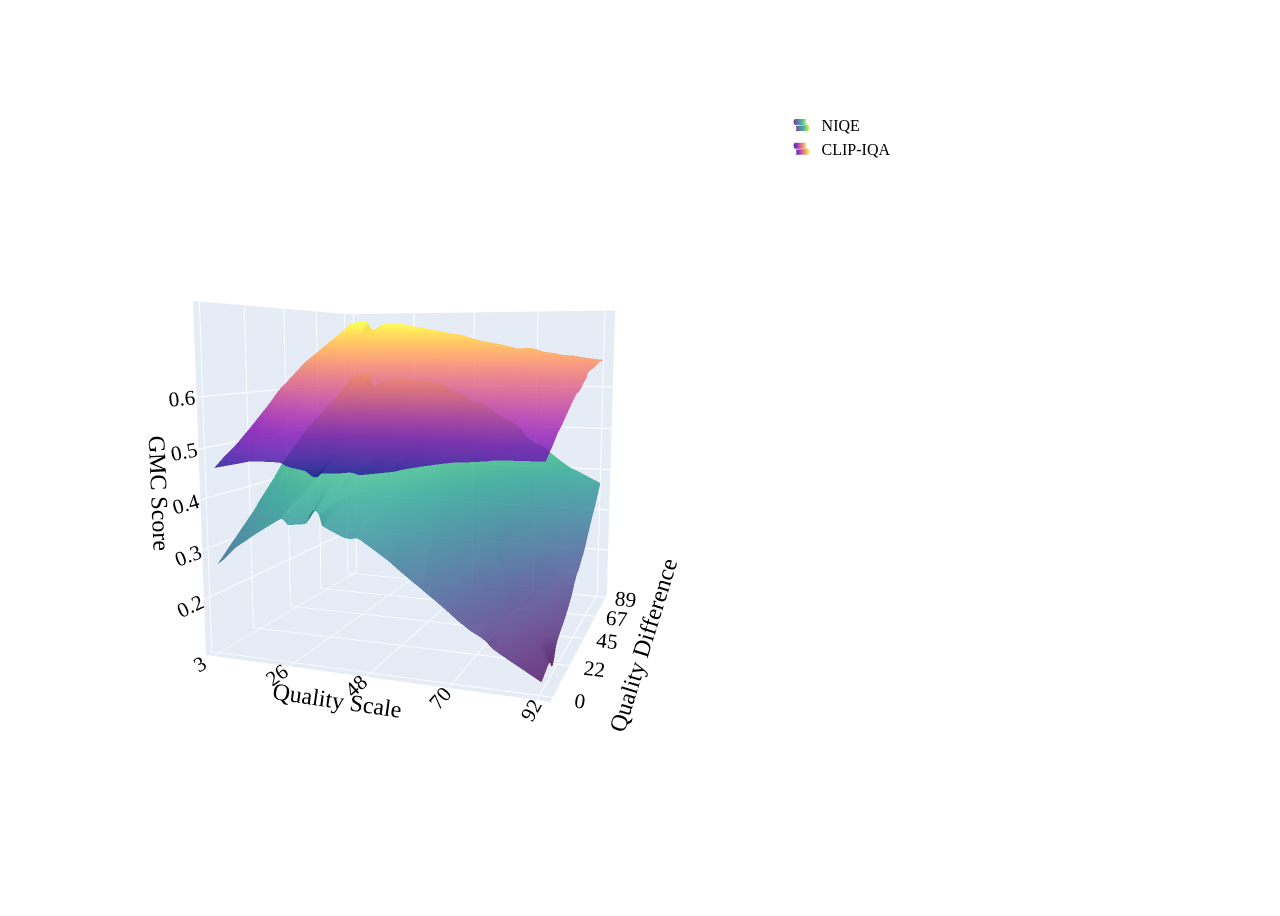
==== commit 207cce3d: "update readme for system" ====
--- a/web_app/static/outputs/plot.html
+++ b/web_app/static/outputs/plot.html
@@ -2,6 +2,6 @@
 <head><meta charset="utf-8" /></head>
 <body>
     <div>                        <script type="text/javascript">window.PlotlyConfig = {MathJaxConfig: 'local'};</script>
-        <script charset="utf-8" src="https://cdn.plot.ly/plotly-2.27.0.min.js"></script>                <div id="10f98634-cd8d-4ab3-a2ca-0551fc161b18" class="plotly-graph-div" style="height:900px; width:900px;"></div>            <script type="text/javascript">                                    window.PLOTLYENV=window.PLOTLYENV || {};                                    if (document.getElementById("10f98634-cd8d-4ab3-a2ca-0551fc161b18")) {                    Plotly.newPlot(                        "10f98634-cd8d-4ab3-a2ca-0551fc161b18",                        [{"cmax":0.6166298881360955,"cmin":0.11390521380579388,"colorscale":[[0.0,"#440154"],[0.1111111111111111,"#482878"],[0.2222222222222222,"#3e4989"],[0.3333333333333333,"#31688e"],[0.4444444444444444,"#26828e"],[0.5555555555555556,"#1f9e89"],[0.6666666666666666,"#35b779"],[0.7777777777777778,"#6ece58"],[0.8888888888888888,"#b5de2b"],[1.0,"#fde725"]],"name":"NIQE","opacity":0.8,"showscale":false,"x":[[3.42,4.319110632929293,5.218221265858586,6.117331898787878,7.016442531717171,7.9155531646464645,8.814663797575758,9.71377443050505,10.612885063434343,11.511995696363636,12.41110632929293,13.31021696222222,14.209327595151514,15.108438228080807,16.0075488610101,16.906659493939394,17.805770126868687,18.70488075979798,19.603991392727274,20.503102025656567,21.40221265858586,22.301323291515146,23.20043392444444,24.099544557373733,24.998655190303026,25.89776582323232,26.796876456161613,27.695987089090906,28.5950977220202,29.494208354949492,30.393318987878786,31.29242962080808,32.19154025373737,33.090650886666666,33.98976151959596,34.88887215252525,35.787982785454545,36.68709341838384,37.58620405131313,38.485314684242425,39.38442531717172,40.283535950101005,41.1826465830303,42.08175721595959,42.980867848888884,43.87997848181818,44.77908911474747,45.678199747676764,46.57731038060606,47.47642101353535,48.375531646464644,49.27464227939394,50.17375291232323,51.072863545252524,51.97197417818182,52.87108481111111,53.7701954440404,54.66930607696969,55.56841670989898,56.46752734282828,57.36663797575757,58.26574860868686,59.164859241616156,60.06396987454545,60.96308050747474,61.862191140404036,62.76130177333333,63.66041240626262,64.55952303919192,65.45863367212121,66.3577443050505,67.2568549379798,68.15596557090909,69.05507620383838,69.95418683676768,70.85329746969697,71.75240810262626,72.65151873555556,73.55062936848485,74.44974000141414,75.34885063434344,76.24796126727271,77.14707190020201,78.0461825331313,78.9452931660606,79.84440379898989,80.74351443191918,81.64262506484847,82.54173569777777,83.44084633070706,84.33995696363635,85.23906759656565,86.13817822949494,87.03728886242423,87.93639949535353,88.83551012828282,89.73462076121211,90.6337313941414,91.5328420270707,92.43195266],[3.42,4.319110632929293,5.218221265858586,6.117331898787878,7.016442531717171,7.9155531646464645,8.814663797575758,9.71377443050505,10.612885063434343,11.511995696363636,12.41110632929293,13.31021696222222,14.209327595151514,15.108438228080807,16.0075488610101,16.906659493939394,17.805770126868687,18.70488075979798,19.603991392727274,20.503102025656567,21.40221265858586,22.301323291515146,23.20043392444444,24.099544557373733,24.998655190303026,25.89776582323232,26.796876456161613,27.695987089090906,28.5950977220202,29.494208354949492,30.393318987878786,31.29242962080808,32.19154025373737,33.090650886666666,33.98976151959596,34.88887215252525,35.787982785454545,36.68709341838384,37.58620405131313,38.485314684242425,39.38442531717172,40.283535950101005,41.1826465830303,42.08175721595959,42.980867848888884,43.87997848181818,44.77908911474747,45.678199747676764,46.57731038060606,47.47642101353535,48.375531646464644,49.27464227939394,50.17375291232323,51.072863545252524,51.97197417818182,52.87108481111111,53.7701954440404,54.66930607696969,55.56841670989898,56.46752734282828,57.36663797575757,58.26574860868686,59.164859241616156,60.06396987454545,60.96308050747474,61.862191140404036,62.76130177333333,63.66041240626262,64.55952303919192,65.45863367212121,66.3577443050505,67.2568549379798,68.15596557090909,69.05507620383838,69.95418683676768,70.85329746969697,71.75240810262626,72.65151873555556,73.55062936848485,74.44974000141414,75.34885063434344,76.24796126727271,77.14707190020201,78.0461825331313,78.9452931660606,79.84440379898989,80.74351443191918,81.64262506484847,82.54173569777777,83.44084633070706,84.33995696363635,85.23906759656565,86.13817822949494,87.03728886242423,87.93639949535353,88.83551012828282,89.73462076121211,90.6337313941414,91.5328420270707,92.43195266],[3.42,4.319110632929293,5.218221265858586,6.117331898787878,7.016442531717171,7.9155531646464645,8.814663797575758,9.71377443050505,10.612885063434343,11.511995696363636,12.41110632929293,13.31021696222222,14.209327595151514,15.108438228080807,16.0075488610101,16.906659493939394,17.805770126868687,18.70488075979798,19.603991392727274,20.503102025656567,21.40221265858586,22.301323291515146,23.20043392444444,24.099544557373733,24.998655190303026,25.89776582323232,26.796876456161613,27.695987089090906,28.5950977220202,29.494208354949492,30.393318987878786,31.29242962080808,32.19154025373737,33.090650886666666,33.98976151959596,34.88887215252525,35.787982785454545,36.68709341838384,37.58620405131313,38.485314684242425,39.38442531717172,40.283535950101005,41.1826465830303,42.08175721595959,42.980867848888884,43.87997848181818,44.77908911474747,45.678199747676764,46.57731038060606,47.47642101353535,48.375531646464644,49.27464227939394,50.17375291232323,51.072863545252524,51.97197417818182,52.87108481111111,53.7701954440404,54.66930607696969,55.56841670989898,56.46752734282828,57.36663797575757,58.26574860868686,59.164859241616156,60.06396987454545,60.96308050747474,61.862191140404036,62.76130177333333,63.66041240626262,64.55952303919192,65.45863367212121,66.3577443050505,67.2568549379798,68.15596557090909,69.05507620383838,69.95418683676768,70.85329746969697,71.75240810262626,72.65151873555556,73.55062936848485,74.44974000141414,75.34885063434344,76.24796126727271,77.14707190020201,78.0461825331313,78.9452931660606,79.84440379898989,80.74351443191918,81.64262506484847,82.54173569777777,83.44084633070706,84.33995696363635,85.23906759656565,86.13817822949494,87.03728886242423,87.93639949535353,88.83551012828282,89.73462076121211,90.6337313941414,91.5328420270707,92.43195266],[3.42,4.319110632929293,5.218221265858586,6.117331898787878,7.016442531717171,7.9155531646464645,8.814663797575758,9.71377443050505,10.612885063434343,11.511995696363636,12.41110632929293,13.31021696222222,14.209327595151514,15.108438228080807,16.0075488610101,16.906659493939394,17.805770126868687,18.70488075979798,19.603991392727274,20.503102025656567,21.40221265858586,22.301323291515146,23.20043392444444,24.099544557373733,24.998655190303026,25.89776582323232,26.796876456161613,27.695987089090906,28.5950977220202,29.494208354949492,30.393318987878786,31.29242962080808,32.19154025373737,33.090650886666666,33.98976151959596,34.88887215252525,35.787982785454545,36.68709341838384,37.58620405131313,38.485314684242425,39.38442531717172,40.283535950101005,41.1826465830303,42.08175721595959,42.980867848888884,43.87997848181818,44.77908911474747,45.678199747676764,46.57731038060606,47.47642101353535,48.375531646464644,49.27464227939394,50.17375291232323,51.072863545252524,51.97197417818182,52.87108481111111,53.7701954440404,54.66930607696969,55.56841670989898,56.46752734282828,57.36663797575757,58.26574860868686,59.164859241616156,60.06396987454545,60.96308050747474,61.862191140404036,62.76130177333333,63.66041240626262,64.55952303919192,65.45863367212121,66.3577443050505,67.2568549379798,68.15596557090909,69.05507620383838,69.95418683676768,70.85329746969697,71.75240810262626,72.65151873555556,73.55062936848485,74.44974000141414,75.34885063434344,76.24796126727271,77.14707190020201,78.0461825331313,78.9452931660606,79.84440379898989,80.74351443191918,81.64262506484847,82.54173569777777,83.44084633070706,84.33995696363635,85.23906759656565,86.13817822949494,87.03728886242423,87.93639949535353,88.83551012828282,89.73462076121211,90.6337313941414,91.5328420270707,92.43195266],[3.42,4.319110632929293,5.218221265858586,6.117331898787878,7.016442531717171,7.9155531646464645,8.814663797575758,9.71377443050505,10.612885063434343,11.511995696363636,12.41110632929293,13.31021696222222,14.209327595151514,15.108438228080807,16.0075488610101,16.906659493939394,17.805770126868687,18.70488075979798,19.603991392727274,20.503102025656567,21.40221265858586,22.301323291515146,23.20043392444444,24.099544557373733,24.998655190303026,25.89776582323232,26.796876456161613,27.695987089090906,28.5950977220202,29.494208354949492,30.393318987878786,31.29242962080808,32.19154025373737,33.090650886666666,33.98976151959596,34.88887215252525,35.787982785454545,36.68709341838384,37.58620405131313,38.485314684242425,39.38442531717172,40.283535950101005,41.1826465830303,42.08175721595959,42.980867848888884,43.87997848181818,44.77908911474747,45.678199747676764,46.57731038060606,47.47642101353535,48.375531646464644,49.27464227939394,50.17375291232323,51.072863545252524,51.97197417818182,52.87108481111111,53.7701954440404,54.66930607696969,55.56841670989898,56.46752734282828,57.36663797575757,58.26574860868686,59.164859241616156,60.06396987454545,60.96308050747474,61.862191140404036,62.76130177333333,63.66041240626262,64.55952303919192,65.45863367212121,66.3577443050505,67.2568549379798,68.15596557090909,69.05507620383838,69.95418683676768,70.85329746969697,71.75240810262626,72.65151873555556,73.55062936848485,74.44974000141414,75.34885063434344,76.24796126727271,77.14707190020201,78.0461825331313,78.9452931660606,79.84440379898989,80.74351443191918,81.64262506484847,82.54173569777777,83.44084633070706,84.33995696363635,85.23906759656565,86.13817822949494,87.03728886242423,87.93639949535353,88.83551012828282,89.73462076121211,90.6337313941414,91.5328420270707,92.43195266],[3.42,4.319110632929293,5.218221265858586,6.117331898787878,7.016442531717171,7.9155531646464645,8.814663797575758,9.71377443050505,10.612885063434343,11.511995696363636,12.41110632929293,13.31021696222222,14.209327595151514,15.108438228080807,16.0075488610101,16.906659493939394,17.805770126868687,18.70488075979798,19.603991392727274,20.503102025656567,21.40221265858586,22.301323291515146,23.20043392444444,24.099544557373733,24.998655190303026,25.89776582323232,26.796876456161613,27.695987089090906,28.5950977220202,29.494208354949492,30.393318987878786,31.29242962080808,32.19154025373737,33.090650886666666,33.98976151959596,34.88887215252525,35.787982785454545,36.68709341838384,37.58620405131313,38.485314684242425,39.38442531717172,40.283535950101005,41.1826465830303,42.08175721595959,42.980867848888884,43.87997848181818,44.77908911474747,45.678199747676764,46.57731038060606,47.47642101353535,48.375531646464644,49.27464227939394,50.17375291232323,51.072863545252524,51.97197417818182,52.87108481111111,53.7701954440404,54.66930607696969,55.56841670989898,56.46752734282828,57.36663797575757,58.26574860868686,59.164859241616156,60.06396987454545,60.96308050747474,61.862191140404036,62.76130177333333,63.66041240626262,64.55952303919192,65.45863367212121,66.3577443050505,67.2568549379798,68.15596557090909,69.05507620383838,69.95418683676768,70.85329746969697,71.75240810262626,72.65151873555556,73.55062936848485,74.44974000141414,75.34885063434344,76.24796126727271,77.14707190020201,78.0461825331313,78.9452931660606,79.84440379898989,80.74351443191918,81.64262506484847,82.54173569777777,83.44084633070706,84.33995696363635,85.23906759656565,86.13817822949494,87.03728886242423,87.93639949535353,88.83551012828282,89.73462076121211,90.6337313941414,91.5328420270707,92.43195266],[3.42,4.319110632929293,5.218221265858586,6.117331898787878,7.016442531717171,7.9155531646464645,8.814663797575758,9.71377443050505,10.612885063434343,11.511995696363636,12.41110632929293,13.31021696222222,14.209327595151514,15.108438228080807,16.0075488610101,16.906659493939394,17.805770126868687,18.70488075979798,19.603991392727274,20.503102025656567,21.40221265858586,22.301323291515146,23.20043392444444,24.099544557373733,24.998655190303026,25.89776582323232,26.796876456161613,27.695987089090906,28.5950977220202,29.494208354949492,30.393318987878786,31.29242962080808,32.19154025373737,33.090650886666666,33.98976151959596,34.88887215252525,35.787982785454545,36.68709341838384,37.58620405131313,38.485314684242425,39.38442531717172,40.283535950101005,41.1826465830303,42.08175721595959,42.980867848888884,43.87997848181818,44.77908911474747,45.678199747676764,46.57731038060606,47.47642101353535,48.375531646464644,49.27464227939394,50.17375291232323,51.072863545252524,51.97197417818182,52.87108481111111,53.7701954440404,54.66930607696969,55.56841670989898,56.46752734282828,57.36663797575757,58.26574860868686,59.164859241616156,60.06396987454545,60.96308050747474,61.862191140404036,62.76130177333333,63.66041240626262,64.55952303919192,65.45863367212121,66.3577443050505,67.2568549379798,68.15596557090909,69.05507620383838,69.95418683676768,70.85329746969697,71.75240810262626,72.65151873555556,73.55062936848485,74.44974000141414,75.34885063434344,76.24796126727271,77.14707190020201,78.0461825331313,78.9452931660606,79.84440379898989,80.74351443191918,81.64262506484847,82.54173569777777,83.44084633070706,84.33995696363635,85.23906759656565,86.13817822949494,87.03728886242423,87.93639949535353,88.83551012828282,89.73462076121211,90.6337313941414,91.5328420270707,92.43195266],[3.42,4.319110632929293,5.218221265858586,6.117331898787878,7.016442531717171,7.9155531646464645,8.814663797575758,9.71377443050505,10.612885063434343,11.511995696363636,12.41110632929293,13.31021696222222,14.209327595151514,15.108438228080807,16.0075488610101,16.906659493939394,17.805770126868687,18.70488075979798,19.603991392727274,20.503102025656567,21.40221265858586,22.301323291515146,23.20043392444444,24.099544557373733,24.998655190303026,25.89776582323232,26.796876456161613,27.695987089090906,28.5950977220202,29.494208354949492,30.393318987878786,31.29242962080808,32.19154025373737,33.090650886666666,33.98976151959596,34.88887215252525,35.787982785454545,36.68709341838384,37.58620405131313,38.485314684242425,39.38442531717172,40.283535950101005,41.1826465830303,42.08175721595959,42.980867848888884,43.87997848181818,44.77908911474747,45.678199747676764,46.57731038060606,47.47642101353535,48.375531646464644,49.27464227939394,50.17375291232323,51.072863545252524,51.97197417818182,52.87108481111111,53.7701954440404,54.66930607696969,55.56841670989898,56.46752734282828,57.36663797575757,58.26574860868686,59.164859241616156,60.06396987454545,60.96308050747474,61.862191140404036,62.76130177333333,63.66041240626262,64.55952303919192,65.45863367212121,66.3577443050505,67.2568549379798,68.15596557090909,69.05507620383838,69.95418683676768,70.85329746969697,71.75240810262626,72.65151873555556,73.55062936848485,74.44974000141414,75.34885063434344,76.24796126727271,77.14707190020201,78.0461825331313,78.9452931660606,79.84440379898989,80.74351443191918,81.64262506484847,82.54173569777777,83.44084633070706,84.33995696363635,85.23906759656565,86.13817822949494,87.03728886242423,87.93639949535353,88.83551012828282,89.73462076121211,90.6337313941414,91.5328420270707,92.43195266],[3.42,4.319110632929293,5.218221265858586,6.117331898787878,7.016442531717171,7.9155531646464645,8.814663797575758,9.71377443050505,10.612885063434343,11.511995696363636,12.41110632929293,13.31021696222222,14.209327595151514,15.108438228080807,16.0075488610101,16.906659493939394,17.805770126868687,18.70488075979798,19.603991392727274,20.503102025656567,21.40221265858586,22.301323291515146,23.20043392444444,24.099544557373733,24.998655190303026,25.89776582323232,26.796876456161613,27.695987089090906,28.5950977220202,29.494208354949492,30.393318987878786,31.29242962080808,32.19154025373737,33.090650886666666,33.98976151959596,34.88887215252525,35.787982785454545,36.68709341838384,37.58620405131313,38.485314684242425,39.38442531717172,40.283535950101005,41.1826465830303,42.08175721595959,42.980867848888884,43.87997848181818,44.77908911474747,45.678199747676764,46.57731038060606,47.47642101353535,48.375531646464644,49.27464227939394,50.17375291232323,51.072863545252524,51.97197417818182,52.87108481111111,53.7701954440404,54.66930607696969,55.56841670989898,56.46752734282828,57.36663797575757,58.26574860868686,59.164859241616156,60.06396987454545,60.96308050747474,61.862191140404036,62.76130177333333,63.66041240626262,64.55952303919192,65.45863367212121,66.3577443050505,67.2568549379798,68.15596557090909,69.05507620383838,69.95418683676768,70.85329746969697,71.75240810262626,72.65151873555556,73.55062936848485,74.44974000141414,75.34885063434344,76.24796126727271,77.14707190020201,78.0461825331313,78.9452931660606,79.84440379898989,80.74351443191918,81.64262506484847,82.54173569777777,83.44084633070706,84.33995696363635,85.23906759656565,86.13817822949494,87.03728886242423,87.93639949535353,88.83551012828282,89.73462076121211,90.6337313941414,91.5328420270707,92.43195266],[3.42,4.319110632929293,5.218221265858586,6.117331898787878,7.016442531717171,7.9155531646464645,8.814663797575758,9.71377443050505,10.612885063434343,11.511995696363636,12.41110632929293,13.31021696222222,14.209327595151514,15.108438228080807,16.0075488610101,16.906659493939394,17.805770126868687,18.70488075979798,19.603991392727274,20.503102025656567,21.40221265858586,22.301323291515146,23.20043392444444,24.099544557373733,24.998655190303026,25.89776582323232,26.796876456161613,27.695987089090906,28.5950977220202,29.494208354949492,30.393318987878786,31.29242962080808,32.19154025373737,33.090650886666666,33.98976151959596,34.88887215252525,35.787982785454545,36.68709341838384,37.58620405131313,38.485314684242425,39.38442531717172,40.283535950101005,41.1826465830303,42.08175721595959,42.980867848888884,43.87997848181818,44.77908911474747,45.678199747676764,46.57731038060606,47.47642101353535,48.375531646464644,49.27464227939394,50.17375291232323,51.072863545252524,51.97197417818182,52.87108481111111,53.7701954440404,54.66930607696969,55.56841670989898,56.46752734282828,57.36663797575757,58.26574860868686,59.164859241616156,60.06396987454545,60.96308050747474,61.862191140404036,62.76130177333333,63.66041240626262,64.55952303919192,65.45863367212121,66.3577443050505,67.2568549379798,68.15596557090909,69.05507620383838,69.95418683676768,70.85329746969697,71.75240810262626,72.65151873555556,73.55062936848485,74.44974000141414,75.34885063434344,76.24796126727271,77.14707190020201,78.0461825331313,78.9452931660606,79.84440379898989,80.74351443191918,81.64262506484847,82.54173569777777,83.44084633070706,84.33995696363635,85.23906759656565,86.13817822949494,87.03728886242423,87.93639949535353,88.83551012828282,89.73462076121211,90.6337313941414,91.5328420270707,92.43195266],[3.42,4.319110632929293,5.218221265858586,6.117331898787878,7.016442531717171,7.9155531646464645,8.814663797575758,9.71377443050505,10.612885063434343,11.511995696363636,12.41110632929293,13.31021696222222,14.209327595151514,15.108438228080807,16.0075488610101,16.906659493939394,17.805770126868687,18.70488075979798,19.603991392727274,20.503102025656567,21.40221265858586,22.301323291515146,23.20043392444444,24.099544557373733,24.998655190303026,25.89776582323232,26.796876456161613,27.695987089090906,28.5950977220202,29.494208354949492,30.393318987878786,31.29242962080808,32.19154025373737,33.090650886666666,33.98976151959596,34.88887215252525,35.787982785454545,36.68709341838384,37.58620405131313,38.485314684242425,39.38442531717172,40.283535950101005,41.1826465830303,42.08175721595959,42.980867848888884,43.87997848181818,44.77908911474747,45.678199747676764,46.57731038060606,47.47642101353535,48.375531646464644,49.27464227939394,50.17375291232323,51.072863545252524,51.97197417818182,52.87108481111111,53.7701954440404,54.66930607696969,55.56841670989898,56.46752734282828,57.36663797575757,58.26574860868686,59.164859241616156,60.06396987454545,60.96308050747474,61.862191140404036,62.76130177333333,63.66041240626262,64.55952303919192,65.45863367212121,66.3577443050505,67.2568549379798,68.15596557090909,69.05507620383838,69.95418683676768,70.85329746969697,71.75240810262626,72.65151873555556,73.55062936848485,74.44974000141414,75.34885063434344,76.24796126727271,77.14707190020201,78.0461825331313,78.9452931660606,79.84440379898989,80.74351443191918,81.64262506484847,82.54173569777777,83.44084633070706,84.33995696363635,85.23906759656565,86.13817822949494,87.03728886242423,87.93639949535353,88.83551012828282,89.73462076121211,90.6337313941414,91.5328420270707,92.43195266],[3.42,4.319110632929293,5.218221265858586,6.117331898787878,7.016442531717171,7.9155531646464645,8.814663797575758,9.71377443050505,10.612885063434343,11.511995696363636,12.41110632929293,13.31021696222222,14.209327595151514,15.108438228080807,16.0075488610101,16.906659493939394,17.805770126868687,18.70488075979798,19.603991392727274,20.503102025656567,21.40221265858586,22.301323291515146,23.20043392444444,24.099544557373733,24.998655190303026,25.89776582323232,26.796876456161613,27.695987089090906,28.5950977220202,29.494208354949492,30.393318987878786,31.29242962080808,32.19154025373737,33.090650886666666,33.98976151959596,34.88887215252525,35.787982785454545,36.68709341838384,37.58620405131313,38.485314684242425,39.38442531717172,40.283535950101005,41.1826465830303,42.08175721595959,42.980867848888884,43.87997848181818,44.77908911474747,45.678199747676764,46.57731038060606,47.47642101353535,48.375531646464644,49.27464227939394,50.17375291232323,51.072863545252524,51.97197417818182,52.87108481111111,53.7701954440404,54.66930607696969,55.56841670989898,56.46752734282828,57.36663797575757,58.26574860868686,59.164859241616156,60.06396987454545,60.96308050747474,61.862191140404036,62.76130177333333,63.66041240626262,64.55952303919192,65.45863367212121,66.3577443050505,67.2568549379798,68.15596557090909,69.05507620383838,69.95418683676768,70.85329746969697,71.75240810262626,72.65151873555556,73.55062936848485,74.44974000141414,75.34885063434344,76.24796126727271,77.14707190020201,78.0461825331313,78.9452931660606,79.84440379898989,80.74351443191918,81.64262506484847,82.54173569777777,83.44084633070706,84.33995696363635,85.23906759656565,86.13817822949494,87.03728886242423,87.93639949535353,88.83551012828282,89.73462076121211,90.6337313941414,91.5328420270707,92.43195266],[3.42,4.319110632929293,5.218221265858586,6.117331898787878,7.016442531717171,7.9155531646464645,8.814663797575758,9.71377443050505,10.612885063434343,11.511995696363636,12.41110632929293,13.31021696222222,14.209327595151514,15.108438228080807,16.0075488610101,16.906659493939394,17.805770126868687,18.70488075979798,19.603991392727274,20.503102025656567,21.40221265858586,22.301323291515146,23.20043392444444,24.099544557373733,24.998655190303026,25.89776582323232,26.796876456161613,27.695987089090906,28.5950977220202,29.494208354949492,30.393318987878786,31.29242962080808,32.19154025373737,33.090650886666666,33.98976151959596,34.88887215252525,35.787982785454545,36.68709341838384,37.58620405131313,38.485314684242425,39.38442531717172,40.283535950101005,41.1826465830303,42.08175721595959,42.980867848888884,43.87997848181818,44.77908911474747,45.678199747676764,46.57731038060606,47.47642101353535,48.375531646464644,49.27464227939394,50.17375291232323,51.072863545252524,51.97197417818182,52.87108481111111,53.7701954440404,54.66930607696969,55.56841670989898,56.46752734282828,57.36663797575757,58.26574860868686,59.164859241616156,60.06396987454545,60.96308050747474,61.862191140404036,62.76130177333333,63.66041240626262,64.55952303919192,65.45863367212121,66.3577443050505,67.2568549379798,68.15596557090909,69.05507620383838,69.95418683676768,70.85329746969697,71.75240810262626,72.65151873555556,73.55062936848485,74.44974000141414,75.34885063434344,76.24796126727271,77.14707190020201,78.0461825331313,78.9452931660606,79.84440379898989,80.74351443191918,81.64262506484847,82.54173569777777,83.44084633070706,84.33995696363635,85.23906759656565,86.13817822949494,87.03728886242423,87.93639949535353,88.83551012828282,89.73462076121211,90.6337313941414,91.5328420270707,92.43195266],[3.42,4.319110632929293,5.218221265858586,6.117331898787878,7.016442531717171,7.9155531646464645,8.814663797575758,9.71377443050505,10.612885063434343,11.511995696363636,12.41110632929293,13.31021696222222,14.209327595151514,15.108438228080807,16.0075488610101,16.906659493939394,17.805770126868687,18.70488075979798,19.603991392727274,20.503102025656567,21.40221265858586,22.301323291515146,23.20043392444444,24.099544557373733,24.998655190303026,25.89776582323232,26.796876456161613,27.695987089090906,28.5950977220202,29.494208354949492,30.393318987878786,31.29242962080808,32.19154025373737,33.090650886666666,33.98976151959596,34.88887215252525,35.787982785454545,36.68709341838384,37.58620405131313,38.485314684242425,39.38442531717172,40.283535950101005,41.1826465830303,42.08175721595959,42.980867848888884,43.87997848181818,44.77908911474747,45.678199747676764,46.57731038060606,47.47642101353535,48.375531646464644,49.27464227939394,50.17375291232323,51.072863545252524,51.97197417818182,52.87108481111111,53.7701954440404,54.66930607696969,55.56841670989898,56.46752734282828,57.36663797575757,58.26574860868686,59.164859241616156,60.06396987454545,60.96308050747474,61.862191140404036,62.76130177333333,63.66041240626262,64.55952303919192,65.45863367212121,66.3577443050505,67.2568549379798,68.15596557090909,69.05507620383838,69.95418683676768,70.85329746969697,71.75240810262626,72.65151873555556,73.55062936848485,74.44974000141414,75.34885063434344,76.24796126727271,77.14707190020201,78.0461825331313,78.9452931660606,79.84440379898989,80.74351443191918,81.64262506484847,82.54173569777777,83.44084633070706,84.33995696363635,85.23906759656565,86.13817822949494,87.03728886242423,87.93639949535353,88.83551012828282,89.73462076121211,90.6337313941414,91.5328420270707,92.43195266],[3.42,4.319110632929293,5.218221265858586,6.117331898787878,7.016442531717171,7.9155531646464645,8.814663797575758,9.71377443050505,10.612885063434343,11.511995696363636,12.41110632929293,13.31021696222222,14.209327595151514,15.108438228080807,16.0075488610101,16.906659493939394,17.805770126868687,18.70488075979798,19.603991392727274,20.503102025656567,21.40221265858586,22.301323291515146,23.20043392444444,24.099544557373733,24.998655190303026,25.89776582323232,26.796876456161613,27.695987089090906,28.5950977220202,29.494208354949492,30.393318987878786,31.29242962080808,32.19154025373737,33.090650886666666,33.98976151959596,34.88887215252525,35.787982785454545,36.68709341838384,37.58620405131313,38.485314684242425,39.38442531717172,40.283535950101005,41.1826465830303,42.08175721595959,42.980867848888884,43.87997848181818,44.77908911474747,45.678199747676764,46.57731038060606,47.47642101353535,48.375531646464644,49.27464227939394,50.17375291232323,51.072863545252524,51.97197417818182,52.87108481111111,53.7701954440404,54.66930607696969,55.56841670989898,56.46752734282828,57.36663797575757,58.26574860868686,59.164859241616156,60.06396987454545,60.96308050747474,61.862191140404036,62.76130177333333,63.66041240626262,64.55952303919192,65.45863367212121,66.3577443050505,67.2568549379798,68.15596557090909,69.05507620383838,69.95418683676768,70.85329746969697,71.75240810262626,72.65151873555556,73.55062936848485,74.44974000141414,75.34885063434344,76.24796126727271,77.14707190020201,78.0461825331313,78.9452931660606,79.84440379898989,80.74351443191918,81.64262506484847,82.54173569777777,83.44084633070706,84.33995696363635,85.23906759656565,86.13817822949494,87.03728886242423,87.93639949535353,88.83551012828282,89.73462076121211,90.6337313941414,91.5328420270707,92.43195266],[3.42,4.319110632929293,5.218221265858586,6.117331898787878,7.016442531717171,7.9155531646464645,8.814663797575758,9.71377443050505,10.612885063434343,11.511995696363636,12.41110632929293,13.31021696222222,14.209327595151514,15.108438228080807,16.0075488610101,16.906659493939394,17.805770126868687,18.70488075979798,19.603991392727274,20.503102025656567,21.40221265858586,22.301323291515146,23.20043392444444,24.099544557373733,24.998655190303026,25.89776582323232,26.796876456161613,27.695987089090906,28.5950977220202,29.494208354949492,30.393318987878786,31.29242962080808,32.19154025373737,33.090650886666666,33.98976151959596,34.88887215252525,35.787982785454545,36.68709341838384,37.58620405131313,38.485314684242425,39.38442531717172,40.283535950101005,41.1826465830303,42.08175721595959,42.980867848888884,43.87997848181818,44.77908911474747,45.678199747676764,46.57731038060606,47.47642101353535,48.375531646464644,49.27464227939394,50.17375291232323,51.072863545252524,51.97197417818182,52.87108481111111,53.7701954440404,54.66930607696969,55.56841670989898,56.46752734282828,57.36663797575757,58.26574860868686,59.164859241616156,60.06396987454545,60.96308050747474,61.862191140404036,62.76130177333333,63.66041240626262,64.55952303919192,65.45863367212121,66.3577443050505,67.2568549379798,68.15596557090909,69.05507620383838,69.95418683676768,70.85329746969697,71.75240810262626,72.65151873555556,73.55062936848485,74.44974000141414,75.34885063434344,76.24796126727271,77.14707190020201,78.0461825331313,78.9452931660606,79.84440379898989,80.74351443191918,81.64262506484847,82.54173569777777,83.44084633070706,84.33995696363635,85.23906759656565,86.13817822949494,87.03728886242423,87.93639949535353,88.83551012828282,89.73462076121211,90.6337313941414,91.5328420270707,92.43195266],[3.42,4.319110632929293,5.218221265858586,6.117331898787878,7.016442531717171,7.9155531646464645,8.814663797575758,9.71377443050505,10.612885063434343,11.511995696363636,12.41110632929293,13.31021696222222,14.209327595151514,15.108438228080807,16.0075488610101,16.906659493939394,17.805770126868687,18.70488075979798,19.603991392727274,20.503102025656567,21.40221265858586,22.301323291515146,23.20043392444444,24.099544557373733,24.998655190303026,25.89776582323232,26.796876456161613,27.695987089090906,28.5950977220202,29.494208354949492,30.393318987878786,31.29242962080808,32.19154025373737,33.090650886666666,33.98976151959596,34.88887215252525,35.787982785454545,36.68709341838384,37.58620405131313,38.485314684242425,39.38442531717172,40.283535950101005,41.1826465830303,42.08175721595959,42.980867848888884,43.87997848181818,44.77908911474747,45.678199747676764,46.57731038060606,47.47642101353535,48.375531646464644,49.27464227939394,50.17375291232323,51.072863545252524,51.97197417818182,52.87108481111111,53.7701954440404,54.66930607696969,55.56841670989898,56.46752734282828,57.36663797575757,58.26574860868686,59.164859241616156,60.06396987454545,60.96308050747474,61.862191140404036,62.76130177333333,63.66041240626262,64.55952303919192,65.45863367212121,66.3577443050505,67.2568549379798,68.15596557090909,69.05507620383838,69.95418683676768,70.85329746969697,71.75240810262626,72.65151873555556,73.55062936848485,74.44974000141414,75.34885063434344,76.24796126727271,77.14707190020201,78.0461825331313,78.9452931660606,79.84440379898989,80.74351443191918,81.64262506484847,82.54173569777777,83.44084633070706,84.33995696363635,85.23906759656565,86.13817822949494,87.03728886242423,87.93639949535353,88.83551012828282,89.73462076121211,90.6337313941414,91.5328420270707,92.43195266],[3.42,4.319110632929293,5.218221265858586,6.117331898787878,7.016442531717171,7.9155531646464645,8.814663797575758,9.71377443050505,10.612885063434343,11.511995696363636,12.41110632929293,13.31021696222222,14.209327595151514,15.108438228080807,16.0075488610101,16.906659493939394,17.805770126868687,18.70488075979798,19.603991392727274,20.503102025656567,21.40221265858586,22.301323291515146,23.20043392444444,24.099544557373733,24.998655190303026,25.89776582323232,26.796876456161613,27.695987089090906,28.5950977220202,29.494208354949492,30.393318987878786,31.29242962080808,32.19154025373737,33.090650886666666,33.98976151959596,34.88887215252525,35.787982785454545,36.68709341838384,37.58620405131313,38.485314684242425,39.38442531717172,40.283535950101005,41.1826465830303,42.08175721595959,42.980867848888884,43.87997848181818,44.77908911474747,45.678199747676764,46.57731038060606,47.47642101353535,48.375531646464644,49.27464227939394,50.17375291232323,51.072863545252524,51.97197417818182,52.87108481111111,53.7701954440404,54.66930607696969,55.56841670989898,56.46752734282828,57.36663797575757,58.26574860868686,59.164859241616156,60.06396987454545,60.96308050747474,61.862191140404036,62.76130177333333,63.66041240626262,64.55952303919192,65.45863367212121,66.3577443050505,67.2568549379798,68.15596557090909,69.05507620383838,69.95418683676768,70.85329746969697,71.75240810262626,72.65151873555556,73.55062936848485,74.44974000141414,75.34885063434344,76.24796126727271,77.14707190020201,78.0461825331313,78.9452931660606,79.84440379898989,80.74351443191918,81.64262506484847,82.54173569777777,83.44084633070706,84.33995696363635,85.23906759656565,86.13817822949494,87.03728886242423,87.93639949535353,88.83551012828282,89.73462076121211,90.6337313941414,91.5328420270707,92.43195266],[3.42,4.319110632929293,5.218221265858586,6.117331898787878,7.016442531717171,7.9155531646464645,8.814663797575758,9.71377443050505,10.612885063434343,11.511995696363636,12.41110632929293,13.31021696222222,14.209327595151514,15.108438228080807,16.0075488610101,16.906659493939394,17.805770126868687,18.70488075979798,19.603991392727274,20.503102025656567,21.40221265858586,22.301323291515146,23.20043392444444,24.099544557373733,24.998655190303026,25.89776582323232,26.796876456161613,27.695987089090906,28.5950977220202,29.494208354949492,30.393318987878786,31.29242962080808,32.19154025373737,33.090650886666666,33.98976151959596,34.88887215252525,35.787982785454545,36.68709341838384,37.58620405131313,38.485314684242425,39.38442531717172,40.283535950101005,41.1826465830303,42.08175721595959,42.980867848888884,43.87997848181818,44.77908911474747,45.678199747676764,46.57731038060606,47.47642101353535,48.375531646464644,49.27464227939394,50.17375291232323,51.072863545252524,51.97197417818182,52.87108481111111,53.7701954440404,54.66930607696969,55.56841670989898,56.46752734282828,57.36663797575757,58.26574860868686,59.164859241616156,60.06396987454545,60.96308050747474,61.862191140404036,62.76130177333333,63.66041240626262,64.55952303919192,65.45863367212121,66.3577443050505,67.2568549379798,68.15596557090909,69.05507620383838,69.95418683676768,70.85329746969697,71.75240810262626,72.65151873555556,73.55062936848485,74.44974000141414,75.34885063434344,76.24796126727271,77.14707190020201,78.0461825331313,78.9452931660606,79.84440379898989,80.74351443191918,81.64262506484847,82.54173569777777,83.44084633070706,84.33995696363635,85.23906759656565,86.13817822949494,87.03728886242423,87.93639949535353,88.83551012828282,89.73462076121211,90.6337313941414,91.5328420270707,92.43195266],[3.42,4.319110632929293,5.218221265858586,6.117331898787878,7.016442531717171,7.9155531646464645,8.814663797575758,9.71377443050505,10.612885063434343,11.511995696363636,12.41110632929293,13.31021696222222,14.209327595151514,15.108438228080807,16.0075488610101,16.906659493939394,17.805770126868687,18.70488075979798,19.603991392727274,20.503102025656567,21.40221265858586,22.301323291515146,23.20043392444444,24.099544557373733,24.998655190303026,25.89776582323232,26.796876456161613,27.695987089090906,28.5950977220202,29.494208354949492,30.393318987878786,31.29242962080808,32.19154025373737,33.090650886666666,33.98976151959596,34.88887215252525,35.787982785454545,36.68709341838384,37.58620405131313,38.485314684242425,39.38442531717172,40.283535950101005,41.1826465830303,42.08175721595959,42.980867848888884,43.87997848181818,44.77908911474747,45.678199747676764,46.57731038060606,47.47642101353535,48.375531646464644,49.27464227939394,50.17375291232323,51.072863545252524,51.97197417818182,52.87108481111111,53.7701954440404,54.66930607696969,55.56841670989898,56.46752734282828,57.36663797575757,58.26574860868686,59.164859241616156,60.06396987454545,60.96308050747474,61.862191140404036,62.76130177333333,63.66041240626262,64.55952303919192,65.45863367212121,66.3577443050505,67.2568549379798,68.15596557090909,69.05507620383838,69.95418683676768,70.85329746969697,71.75240810262626,72.65151873555556,73.55062936848485,74.44974000141414,75.34885063434344,76.24796126727271,77.14707190020201,78.0461825331313,78.9452931660606,79.84440379898989,80.74351443191918,81.64262506484847,82.54173569777777,83.44084633070706,84.33995696363635,85.23906759656565,86.13817822949494,87.03728886242423,87.93639949535353,88.83551012828282,89.73462076121211,90.6337313941414,91.5328420270707,92.43195266],[3.42,4.319110632929293,5.218221265858586,6.117331898787878,7.016442531717171,7.9155531646464645,8.814663797575758,9.71377443050505,10.612885063434343,11.511995696363636,12.41110632929293,13.31021696222222,14.209327595151514,15.108438228080807,16.0075488610101,16.906659493939394,17.805770126868687,18.70488075979798,19.603991392727274,20.503102025656567,21.40221265858586,22.301323291515146,23.20043392444444,24.099544557373733,24.998655190303026,25.89776582323232,26.796876456161613,27.695987089090906,28.5950977220202,29.494208354949492,30.393318987878786,31.29242962080808,32.19154025373737,33.090650886666666,33.98976151959596,34.88887215252525,35.787982785454545,36.68709341838384,37.58620405131313,38.485314684242425,39.38442531717172,40.283535950101005,41.1826465830303,42.08175721595959,42.980867848888884,43.87997848181818,44.77908911474747,45.678199747676764,46.57731038060606,47.47642101353535,48.375531646464644,49.27464227939394,50.17375291232323,51.072863545252524,51.97197417818182,52.87108481111111,53.7701954440404,54.66930607696969,55.56841670989898,56.46752734282828,57.36663797575757,58.26574860868686,59.164859241616156,60.06396987454545,60.96308050747474,61.862191140404036,62.76130177333333,63.66041240626262,64.55952303919192,65.45863367212121,66.3577443050505,67.2568549379798,68.15596557090909,69.05507620383838,69.95418683676768,70.85329746969697,71.75240810262626,72.65151873555556,73.55062936848485,74.44974000141414,75.34885063434344,76.24796126727271,77.14707190020201,78.0461825331313,78.9452931660606,79.84440379898989,80.74351443191918,81.64262506484847,82.54173569777777,83.44084633070706,84.33995696363635,85.23906759656565,86.13817822949494,87.03728886242423,87.93639949535353,88.83551012828282,89.73462076121211,90.6337313941414,91.5328420270707,92.43195266],[3.42,4.319110632929293,5.218221265858586,6.117331898787878,7.016442531717171,7.9155531646464645,8.814663797575758,9.71377443050505,10.612885063434343,11.511995696363636,12.41110632929293,13.31021696222222,14.209327595151514,15.108438228080807,16.0075488610101,16.906659493939394,17.805770126868687,18.70488075979798,19.603991392727274,20.503102025656567,21.40221265858586,22.301323291515146,23.20043392444444,24.099544557373733,24.998655190303026,25.89776582323232,26.796876456161613,27.695987089090906,28.5950977220202,29.494208354949492,30.393318987878786,31.29242962080808,32.19154025373737,33.090650886666666,33.98976151959596,34.88887215252525,35.787982785454545,36.68709341838384,37.58620405131313,38.485314684242425,39.38442531717172,40.283535950101005,41.1826465830303,42.08175721595959,42.980867848888884,43.87997848181818,44.77908911474747,45.678199747676764,46.57731038060606,47.47642101353535,48.375531646464644,49.27464227939394,50.17375291232323,51.072863545252524,51.97197417818182,52.87108481111111,53.7701954440404,54.66930607696969,55.56841670989898,56.46752734282828,57.36663797575757,58.26574860868686,59.164859241616156,60.06396987454545,60.96308050747474,61.862191140404036,62.76130177333333,63.66041240626262,64.55952303919192,65.45863367212121,66.3577443050505,67.2568549379798,68.15596557090909,69.05507620383838,69.95418683676768,70.85329746969697,71.75240810262626,72.65151873555556,73.55062936848485,74.44974000141414,75.34885063434344,76.24796126727271,77.14707190020201,78.0461825331313,78.9452931660606,79.84440379898989,80.74351443191918,81.64262506484847,82.54173569777777,83.44084633070706,84.33995696363635,85.23906759656565,86.13817822949494,87.03728886242423,87.93639949535353,88.83551012828282,89.73462076121211,90.6337313941414,91.5328420270707,92.43195266],[3.42,4.319110632929293,5.218221265858586,6.117331898787878,7.016442531717171,7.9155531646464645,8.814663797575758,9.71377443050505,10.612885063434343,11.511995696363636,12.41110632929293,13.31021696222222,14.209327595151514,15.108438228080807,16.0075488610101,16.906659493939394,17.805770126868687,18.70488075979798,19.603991392727274,20.503102025656567,21.40221265858586,22.301323291515146,23.20043392444444,24.099544557373733,24.998655190303026,25.89776582323232,26.796876456161613,27.695987089090906,28.5950977220202,29.494208354949492,30.393318987878786,31.29242962080808,32.19154025373737,33.090650886666666,33.98976151959596,34.88887215252525,35.787982785454545,36.68709341838384,37.58620405131313,38.485314684242425,39.38442531717172,40.283535950101005,41.1826465830303,42.08175721595959,42.980867848888884,43.87997848181818,44.77908911474747,45.678199747676764,46.57731038060606,47.47642101353535,48.375531646464644,49.27464227939394,50.17375291232323,51.072863545252524,51.97197417818182,52.87108481111111,53.7701954440404,54.66930607696969,55.56841670989898,56.46752734282828,57.36663797575757,58.26574860868686,59.164859241616156,60.06396987454545,60.96308050747474,61.862191140404036,62.76130177333333,63.66041240626262,64.55952303919192,65.45863367212121,66.3577443050505,67.2568549379798,68.15596557090909,69.05507620383838,69.95418683676768,70.85329746969697,71.75240810262626,72.65151873555556,73.55062936848485,74.44974000141414,75.34885063434344,76.24796126727271,77.14707190020201,78.0461825331313,78.9452931660606,79.84440379898989,80.74351443191918,81.64262506484847,82.54173569777777,83.44084633070706,84.33995696363635,85.23906759656565,86.13817822949494,87.03728886242423,87.93639949535353,88.83551012828282,89.73462076121211,90.6337313941414,91.5328420270707,92.43195266],[3.42,4.319110632929293,5.218221265858586,6.117331898787878,7.016442531717171,7.9155531646464645,8.814663797575758,9.71377443050505,10.612885063434343,11.511995696363636,12.41110632929293,13.31021696222222,14.209327595151514,15.108438228080807,16.0075488610101,16.906659493939394,17.805770126868687,18.70488075979798,19.603991392727274,20.503102025656567,21.40221265858586,22.301323291515146,23.20043392444444,24.099544557373733,24.998655190303026,25.89776582323232,26.796876456161613,27.695987089090906,28.5950977220202,29.494208354949492,30.393318987878786,31.29242962080808,32.19154025373737,33.090650886666666,33.98976151959596,34.88887215252525,35.787982785454545,36.68709341838384,37.58620405131313,38.485314684242425,39.38442531717172,40.283535950101005,41.1826465830303,42.08175721595959,42.980867848888884,43.87997848181818,44.77908911474747,45.678199747676764,46.57731038060606,47.47642101353535,48.375531646464644,49.27464227939394,50.17375291232323,51.072863545252524,51.97197417818182,52.87108481111111,53.7701954440404,54.66930607696969,55.56841670989898,56.46752734282828,57.36663797575757,58.26574860868686,59.164859241616156,60.06396987454545,60.96308050747474,61.862191140404036,62.76130177333333,63.66041240626262,64.55952303919192,65.45863367212121,66.3577443050505,67.2568549379798,68.15596557090909,69.05507620383838,69.95418683676768,70.85329746969697,71.75240810262626,72.65151873555556,73.55062936848485,74.44974000141414,75.34885063434344,76.24796126727271,77.14707190020201,78.0461825331313,78.9452931660606,79.84440379898989,80.74351443191918,81.64262506484847,82.54173569777777,83.44084633070706,84.33995696363635,85.23906759656565,86.13817822949494,87.03728886242423,87.93639949535353,88.83551012828282,89.73462076121211,90.6337313941414,91.5328420270707,92.43195266],[3.42,4.319110632929293,5.218221265858586,6.117331898787878,7.016442531717171,7.9155531646464645,8.814663797575758,9.71377443050505,10.612885063434343,11.511995696363636,12.41110632929293,13.31021696222222,14.209327595151514,15.108438228080807,16.0075488610101,16.906659493939394,17.805770126868687,18.70488075979798,19.603991392727274,20.503102025656567,21.40221265858586,22.301323291515146,23.20043392444444,24.099544557373733,24.998655190303026,25.89776582323232,26.796876456161613,27.695987089090906,28.5950977220202,29.494208354949492,30.393318987878786,31.29242962080808,32.19154025373737,33.090650886666666,33.98976151959596,34.88887215252525,35.787982785454545,36.68709341838384,37.58620405131313,38.485314684242425,39.38442531717172,40.283535950101005,41.1826465830303,42.08175721595959,42.980867848888884,43.87997848181818,44.77908911474747,45.678199747676764,46.57731038060606,47.47642101353535,48.375531646464644,49.27464227939394,50.17375291232323,51.072863545252524,51.97197417818182,52.87108481111111,53.7701954440404,54.66930607696969,55.56841670989898,56.46752734282828,57.36663797575757,58.26574860868686,59.164859241616156,60.06396987454545,60.96308050747474,61.862191140404036,62.76130177333333,63.66041240626262,64.55952303919192,65.45863367212121,66.3577443050505,67.2568549379798,68.15596557090909,69.05507620383838,69.95418683676768,70.85329746969697,71.75240810262626,72.65151873555556,73.55062936848485,74.44974000141414,75.34885063434344,76.24796126727271,77.14707190020201,78.0461825331313,78.9452931660606,79.84440379898989,80.74351443191918,81.64262506484847,82.54173569777777,83.44084633070706,84.33995696363635,85.23906759656565,86.13817822949494,87.03728886242423,87.93639949535353,88.83551012828282,89.73462076121211,90.6337313941414,91.5328420270707,92.43195266],[3.42,4.319110632929293,5.218221265858586,6.117331898787878,7.016442531717171,7.9155531646464645,8.814663797575758,9.71377443050505,10.612885063434343,11.511995696363636,12.41110632929293,13.31021696222222,14.209327595151514,15.108438228080807,16.0075488610101,16.906659493939394,17.805770126868687,18.70488075979798,19.603991392727274,20.503102025656567,21.40221265858586,22.301323291515146,23.20043392444444,24.099544557373733,24.998655190303026,25.89776582323232,26.796876456161613,27.695987089090906,28.5950977220202,29.494208354949492,30.393318987878786,31.29242962080808,32.19154025373737,33.090650886666666,33.98976151959596,34.88887215252525,35.787982785454545,36.68709341838384,37.58620405131313,38.485314684242425,39.38442531717172,40.283535950101005,41.1826465830303,42.08175721595959,42.980867848888884,43.87997848181818,44.77908911474747,45.678199747676764,46.57731038060606,47.47642101353535,48.375531646464644,49.27464227939394,50.17375291232323,51.072863545252524,51.97197417818182,52.87108481111111,53.7701954440404,54.66930607696969,55.56841670989898,56.46752734282828,57.36663797575757,58.26574860868686,59.164859241616156,60.06396987454545,60.96308050747474,61.862191140404036,62.76130177333333,63.66041240626262,64.55952303919192,65.45863367212121,66.3577443050505,67.2568549379798,68.15596557090909,69.05507620383838,69.95418683676768,70.85329746969697,71.75240810262626,72.65151873555556,73.55062936848485,74.44974000141414,75.34885063434344,76.24796126727271,77.14707190020201,78.0461825331313,78.9452931660606,79.84440379898989,80.74351443191918,81.64262506484847,82.54173569777777,83.44084633070706,84.33995696363635,85.23906759656565,86.13817822949494,87.03728886242423,87.93639949535353,88.83551012828282,89.73462076121211,90.6337313941414,91.5328420270707,92.43195266],[3.42,4.319110632929293,5.218221265858586,6.117331898787878,7.016442531717171,7.9155531646464645,8.814663797575758,9.71377443050505,10.612885063434343,11.511995696363636,12.41110632929293,13.31021696222222,14.209327595151514,15.108438228080807,16.0075488610101,16.906659493939394,17.805770126868687,18.70488075979798,19.603991392727274,20.503102025656567,21.40221265858586,22.301323291515146,23.20043392444444,24.099544557373733,24.998655190303026,25.89776582323232,26.796876456161613,27.695987089090906,28.5950977220202,29.494208354949492,30.393318987878786,31.29242962080808,32.19154025373737,33.090650886666666,33.98976151959596,34.88887215252525,35.787982785454545,36.68709341838384,37.58620405131313,38.485314684242425,39.38442531717172,40.283535950101005,41.1826465830303,42.08175721595959,42.980867848888884,43.87997848181818,44.77908911474747,45.678199747676764,46.57731038060606,47.47642101353535,48.375531646464644,49.27464227939394,50.17375291232323,51.072863545252524,51.97197417818182,52.87108481111111,53.7701954440404,54.66930607696969,55.56841670989898,56.46752734282828,57.36663797575757,58.26574860868686,59.164859241616156,60.06396987454545,60.96308050747474,61.862191140404036,62.76130177333333,63.66041240626262,64.55952303919192,65.45863367212121,66.3577443050505,67.2568549379798,68.15596557090909,69.05507620383838,69.95418683676768,70.85329746969697,71.75240810262626,72.65151873555556,73.55062936848485,74.44974000141414,75.34885063434344,76.24796126727271,77.14707190020201,78.0461825331313,78.9452931660606,79.84440379898989,80.74351443191918,81.64262506484847,82.54173569777777,83.44084633070706,84.33995696363635,85.23906759656565,86.13817822949494,87.03728886242423,87.93639949535353,88.83551012828282,89.73462076121211,90.6337313941414,91.5328420270707,92.43195266],[3.42,4.319110632929293,5.218221265858586,6.117331898787878,7.016442531717171,7.9155531646464645,8.814663797575758,9.71377443050505,10.612885063434343,11.511995696363636,12.41110632929293,13.31021696222222,14.209327595151514,15.108438228080807,16.0075488610101,16.906659493939394,17.805770126868687,18.70488075979798,19.603991392727274,20.503102025656567,21.40221265858586,22.301323291515146,23.20043392444444,24.099544557373733,24.998655190303026,25.89776582323232,26.796876456161613,27.695987089090906,28.5950977220202,29.494208354949492,30.393318987878786,31.29242962080808,32.19154025373737,33.090650886666666,33.98976151959596,34.88887215252525,35.787982785454545,36.68709341838384,37.58620405131313,38.485314684242425,39.38442531717172,40.283535950101005,41.1826465830303,42.08175721595959,42.980867848888884,43.87997848181818,44.77908911474747,45.678199747676764,46.57731038060606,47.47642101353535,48.375531646464644,49.27464227939394,50.17375291232323,51.072863545252524,51.97197417818182,52.87108481111111,53.7701954440404,54.66930607696969,55.56841670989898,56.46752734282828,57.36663797575757,58.26574860868686,59.164859241616156,60.06396987454545,60.96308050747474,61.862191140404036,62.76130177333333,63.66041240626262,64.55952303919192,65.45863367212121,66.3577443050505,67.2568549379798,68.15596557090909,69.05507620383838,69.95418683676768,70.85329746969697,71.75240810262626,72.65151873555556,73.55062936848485,74.44974000141414,75.34885063434344,76.24796126727271,77.14707190020201,78.0461825331313,78.9452931660606,79.84440379898989,80.74351443191918,81.64262506484847,82.54173569777777,83.44084633070706,84.33995696363635,85.23906759656565,86.13817822949494,87.03728886242423,87.93639949535353,88.83551012828282,89.73462076121211,90.6337313941414,91.5328420270707,92.43195266],[3.42,4.319110632929293,5.218221265858586,6.117331898787878,7.016442531717171,7.9155531646464645,8.814663797575758,9.71377443050505,10.612885063434343,11.511995696363636,12.41110632929293,13.31021696222222,14.209327595151514,15.108438228080807,16.0075488610101,16.906659493939394,17.805770126868687,18.70488075979798,19.603991392727274,20.503102025656567,21.40221265858586,22.301323291515146,23.20043392444444,24.099544557373733,24.998655190303026,25.89776582323232,26.796876456161613,27.695987089090906,28.5950977220202,29.494208354949492,30.393318987878786,31.29242962080808,32.19154025373737,33.090650886666666,33.98976151959596,34.88887215252525,35.787982785454545,36.68709341838384,37.58620405131313,38.485314684242425,39.38442531717172,40.283535950101005,41.1826465830303,42.08175721595959,42.980867848888884,43.87997848181818,44.77908911474747,45.678199747676764,46.57731038060606,47.47642101353535,48.375531646464644,49.27464227939394,50.17375291232323,51.072863545252524,51.97197417818182,52.87108481111111,53.7701954440404,54.66930607696969,55.56841670989898,56.46752734282828,57.36663797575757,58.26574860868686,59.164859241616156,60.06396987454545,60.96308050747474,61.862191140404036,62.76130177333333,63.66041240626262,64.55952303919192,65.45863367212121,66.3577443050505,67.2568549379798,68.15596557090909,69.05507620383838,69.95418683676768,70.85329746969697,71.75240810262626,72.65151873555556,73.55062936848485,74.44974000141414,75.34885063434344,76.24796126727271,77.14707190020201,78.0461825331313,78.9452931660606,79.84440379898989,80.74351443191918,81.64262506484847,82.54173569777777,83.44084633070706,84.33995696363635,85.23906759656565,86.13817822949494,87.03728886242423,87.93639949535353,88.83551012828282,89.73462076121211,90.6337313941414,91.5328420270707,92.43195266],[3.42,4.319110632929293,5.218221265858586,6.117331898787878,7.016442531717171,7.9155531646464645,8.814663797575758,9.71377443050505,10.612885063434343,11.511995696363636,12.41110632929293,13.31021696222222,14.209327595151514,15.108438228080807,16.0075488610101,16.906659493939394,17.805770126868687,18.70488075979798,19.603991392727274,20.503102025656567,21.40221265858586,22.301323291515146,23.20043392444444,24.099544557373733,24.998655190303026,25.89776582323232,26.796876456161613,27.695987089090906,28.5950977220202,29.494208354949492,30.393318987878786,31.29242962080808,32.19154025373737,33.090650886666666,33.98976151959596,34.88887215252525,35.787982785454545,36.68709341838384,37.58620405131313,38.485314684242425,39.38442531717172,40.283535950101005,41.1826465830303,42.08175721595959,42.980867848888884,43.87997848181818,44.77908911474747,45.678199747676764,46.57731038060606,47.47642101353535,48.375531646464644,49.27464227939394,50.17375291232323,51.072863545252524,51.97197417818182,52.87108481111111,53.7701954440404,54.66930607696969,55.56841670989898,56.46752734282828,57.36663797575757,58.26574860868686,59.164859241616156,60.06396987454545,60.96308050747474,61.862191140404036,62.76130177333333,63.66041240626262,64.55952303919192,65.45863367212121,66.3577443050505,67.2568549379798,68.15596557090909,69.05507620383838,69.95418683676768,70.85329746969697,71.75240810262626,72.65151873555556,73.55062936848485,74.44974000141414,75.34885063434344,76.24796126727271,77.14707190020201,78.0461825331313,78.9452931660606,79.84440379898989,80.74351443191918,81.64262506484847,82.54173569777777,83.44084633070706,84.33995696363635,85.23906759656565,86.13817822949494,87.03728886242423,87.93639949535353,88.83551012828282,89.73462076121211,90.6337313941414,91.5328420270707,92.43195266],[3.42,4.319110632929293,5.218221265858586,6.117331898787878,7.016442531717171,7.9155531646464645,8.814663797575758,9.71377443050505,10.612885063434343,11.511995696363636,12.41110632929293,13.31021696222222,14.209327595151514,15.108438228080807,16.0075488610101,16.906659493939394,17.805770126868687,18.70488075979798,19.603991392727274,20.503102025656567,21.40221265858586,22.301323291515146,23.20043392444444,24.099544557373733,24.998655190303026,25.89776582323232,26.796876456161613,27.695987089090906,28.5950977220202,29.494208354949492,30.393318987878786,31.29242962080808,32.19154025373737,33.090650886666666,33.98976151959596,34.88887215252525,35.787982785454545,36.68709341838384,37.58620405131313,38.485314684242425,39.38442531717172,40.283535950101005,41.1826465830303,42.08175721595959,42.980867848888884,43.87997848181818,44.77908911474747,45.678199747676764,46.57731038060606,47.47642101353535,48.375531646464644,49.27464227939394,50.17375291232323,51.072863545252524,51.97197417818182,52.87108481111111,53.7701954440404,54.66930607696969,55.56841670989898,56.46752734282828,57.36663797575757,58.26574860868686,59.164859241616156,60.06396987454545,60.96308050747474,61.862191140404036,62.76130177333333,63.66041240626262,64.55952303919192,65.45863367212121,66.3577443050505,67.2568549379798,68.15596557090909,69.05507620383838,69.95418683676768,70.85329746969697,71.75240810262626,72.65151873555556,73.55062936848485,74.44974000141414,75.34885063434344,76.24796126727271,77.14707190020201,78.0461825331313,78.9452931660606,79.84440379898989,80.74351443191918,81.64262506484847,82.54173569777777,83.44084633070706,84.33995696363635,85.23906759656565,86.13817822949494,87.03728886242423,87.93639949535353,88.83551012828282,89.73462076121211,90.6337313941414,91.5328420270707,92.43195266],[3.42,4.319110632929293,5.218221265858586,6.117331898787878,7.016442531717171,7.9155531646464645,8.814663797575758,9.71377443050505,10.612885063434343,11.511995696363636,12.41110632929293,13.31021696222222,14.209327595151514,15.108438228080807,16.0075488610101,16.906659493939394,17.805770126868687,18.70488075979798,19.603991392727274,20.503102025656567,21.40221265858586,22.301323291515146,23.20043392444444,24.099544557373733,24.998655190303026,25.89776582323232,26.796876456161613,27.695987089090906,28.5950977220202,29.494208354949492,30.393318987878786,31.29242962080808,32.19154025373737,33.090650886666666,33.98976151959596,34.88887215252525,35.787982785454545,36.68709341838384,37.58620405131313,38.485314684242425,39.38442531717172,40.283535950101005,41.1826465830303,42.08175721595959,42.980867848888884,43.87997848181818,44.77908911474747,45.678199747676764,46.57731038060606,47.47642101353535,48.375531646464644,49.27464227939394,50.17375291232323,51.072863545252524,51.97197417818182,52.87108481111111,53.7701954440404,54.66930607696969,55.56841670989898,56.46752734282828,57.36663797575757,58.26574860868686,59.164859241616156,60.06396987454545,60.96308050747474,61.862191140404036,62.76130177333333,63.66041240626262,64.55952303919192,65.45863367212121,66.3577443050505,67.2568549379798,68.15596557090909,69.05507620383838,69.95418683676768,70.85329746969697,71.75240810262626,72.65151873555556,73.55062936848485,74.44974000141414,75.34885063434344,76.24796126727271,77.14707190020201,78.0461825331313,78.9452931660606,79.84440379898989,80.74351443191918,81.64262506484847,82.54173569777777,83.44084633070706,84.33995696363635,85.23906759656565,86.13817822949494,87.03728886242423,87.93639949535353,88.83551012828282,89.73462076121211,90.6337313941414,91.5328420270707,92.43195266],[3.42,4.319110632929293,5.218221265858586,6.117331898787878,7.016442531717171,7.9155531646464645,8.814663797575758,9.71377443050505,10.612885063434343,11.511995696363636,12.41110632929293,13.31021696222222,14.209327595151514,15.108438228080807,16.0075488610101,16.906659493939394,17.805770126868687,18.70488075979798,19.603991392727274,20.503102025656567,21.40221265858586,22.301323291515146,23.20043392444444,24.099544557373733,24.998655190303026,25.89776582323232,26.796876456161613,27.695987089090906,28.5950977220202,29.494208354949492,30.393318987878786,31.29242962080808,32.19154025373737,33.090650886666666,33.98976151959596,34.88887215252525,35.787982785454545,36.68709341838384,37.58620405131313,38.485314684242425,39.38442531717172,40.283535950101005,41.1826465830303,42.08175721595959,42.980867848888884,43.87997848181818,44.77908911474747,45.678199747676764,46.57731038060606,47.47642101353535,48.375531646464644,49.27464227939394,50.17375291232323,51.072863545252524,51.97197417818182,52.87108481111111,53.7701954440404,54.66930607696969,55.56841670989898,56.46752734282828,57.36663797575757,58.26574860868686,59.164859241616156,60.06396987454545,60.96308050747474,61.862191140404036,62.76130177333333,63.66041240626262,64.55952303919192,65.45863367212121,66.3577443050505,67.2568549379798,68.15596557090909,69.05507620383838,69.95418683676768,70.85329746969697,71.75240810262626,72.65151873555556,73.55062936848485,74.44974000141414,75.34885063434344,76.24796126727271,77.14707190020201,78.0461825331313,78.9452931660606,79.84440379898989,80.74351443191918,81.64262506484847,82.54173569777777,83.44084633070706,84.33995696363635,85.23906759656565,86.13817822949494,87.03728886242423,87.93639949535353,88.83551012828282,89.73462076121211,90.6337313941414,91.5328420270707,92.43195266],[3.42,4.319110632929293,5.218221265858586,6.117331898787878,7.016442531717171,7.9155531646464645,8.814663797575758,9.71377443050505,10.612885063434343,11.511995696363636,12.41110632929293,13.31021696222222,14.209327595151514,15.108438228080807,16.0075488610101,16.906659493939394,17.805770126868687,18.70488075979798,19.603991392727274,20.503102025656567,21.40221265858586,22.301323291515146,23.20043392444444,24.099544557373733,24.998655190303026,25.89776582323232,26.796876456161613,27.695987089090906,28.5950977220202,29.494208354949492,30.393318987878786,31.29242962080808,32.19154025373737,33.090650886666666,33.98976151959596,34.88887215252525,35.787982785454545,36.68709341838384,37.58620405131313,38.485314684242425,39.38442531717172,40.283535950101005,41.1826465830303,42.08175721595959,42.980867848888884,43.87997848181818,44.77908911474747,45.678199747676764,46.57731038060606,47.47642101353535,48.375531646464644,49.27464227939394,50.17375291232323,51.072863545252524,51.97197417818182,52.87108481111111,53.7701954440404,54.66930607696969,55.56841670989898,56.46752734282828,57.36663797575757,58.26574860868686,59.164859241616156,60.06396987454545,60.96308050747474,61.862191140404036,62.76130177333333,63.66041240626262,64.55952303919192,65.45863367212121,66.3577443050505,67.2568549379798,68.15596557090909,69.05507620383838,69.95418683676768,70.85329746969697,71.75240810262626,72.65151873555556,73.55062936848485,74.44974000141414,75.34885063434344,76.24796126727271,77.14707190020201,78.0461825331313,78.9452931660606,79.84440379898989,80.74351443191918,81.64262506484847,82.54173569777777,83.44084633070706,84.33995696363635,85.23906759656565,86.13817822949494,87.03728886242423,87.93639949535353,88.83551012828282,89.73462076121211,90.6337313941414,91.5328420270707,92.43195266],[3.42,4.319110632929293,5.218221265858586,6.117331898787878,7.016442531717171,7.9155531646464645,8.814663797575758,9.71377443050505,10.612885063434343,11.511995696363636,12.41110632929293,13.31021696222222,14.209327595151514,15.108438228080807,16.0075488610101,16.906659493939394,17.805770126868687,18.70488075979798,19.603991392727274,20.503102025656567,21.40221265858586,22.301323291515146,23.20043392444444,24.099544557373733,24.998655190303026,25.89776582323232,26.796876456161613,27.695987089090906,28.5950977220202,29.494208354949492,30.393318987878786,31.29242962080808,32.19154025373737,33.090650886666666,33.98976151959596,34.88887215252525,35.787982785454545,36.68709341838384,37.58620405131313,38.485314684242425,39.38442531717172,40.283535950101005,41.1826465830303,42.08175721595959,42.980867848888884,43.87997848181818,44.77908911474747,45.678199747676764,46.57731038060606,47.47642101353535,48.375531646464644,49.27464227939394,50.17375291232323,51.072863545252524,51.97197417818182,52.87108481111111,53.7701954440404,54.66930607696969,55.56841670989898,56.46752734282828,57.36663797575757,58.26574860868686,59.164859241616156,60.06396987454545,60.96308050747474,61.862191140404036,62.76130177333333,63.66041240626262,64.55952303919192,65.45863367212121,66.3577443050505,67.2568549379798,68.15596557090909,69.05507620383838,69.95418683676768,70.85329746969697,71.75240810262626,72.65151873555556,73.55062936848485,74.44974000141414,75.34885063434344,76.24796126727271,77.14707190020201,78.0461825331313,78.9452931660606,79.84440379898989,80.74351443191918,81.64262506484847,82.54173569777777,83.44084633070706,84.33995696363635,85.23906759656565,86.13817822949494,87.03728886242423,87.93639949535353,88.83551012828282,89.73462076121211,90.6337313941414,91.5328420270707,92.43195266],[3.42,4.319110632929293,5.218221265858586,6.117331898787878,7.016442531717171,7.9155531646464645,8.814663797575758,9.71377443050505,10.612885063434343,11.511995696363636,12.41110632929293,13.31021696222222,14.209327595151514,15.108438228080807,16.0075488610101,16.906659493939394,17.805770126868687,18.70488075979798,19.603991392727274,20.503102025656567,21.40221265858586,22.301323291515146,23.20043392444444,24.099544557373733,24.998655190303026,25.89776582323232,26.796876456161613,27.695987089090906,28.5950977220202,29.494208354949492,30.393318987878786,31.29242962080808,32.19154025373737,33.090650886666666,33.98976151959596,34.88887215252525,35.787982785454545,36.68709341838384,37.58620405131313,38.485314684242425,39.38442531717172,40.283535950101005,41.1826465830303,42.08175721595959,42.980867848888884,43.87997848181818,44.77908911474747,45.678199747676764,46.57731038060606,47.47642101353535,48.375531646464644,49.27464227939394,50.17375291232323,51.072863545252524,51.97197417818182,52.87108481111111,53.7701954440404,54.66930607696969,55.56841670989898,56.46752734282828,57.36663797575757,58.26574860868686,59.164859241616156,60.06396987454545,60.96308050747474,61.862191140404036,62.76130177333333,63.66041240626262,64.55952303919192,65.45863367212121,66.3577443050505,67.2568549379798,68.15596557090909,69.05507620383838,69.95418683676768,70.85329746969697,71.75240810262626,72.65151873555556,73.55062936848485,74.44974000141414,75.34885063434344,76.24796126727271,77.14707190020201,78.0461825331313,78.9452931660606,79.84440379898989,80.74351443191918,81.64262506484847,82.54173569777777,83.44084633070706,84.33995696363635,85.23906759656565,86.13817822949494,87.03728886242423,87.93639949535353,88.83551012828282,89.73462076121211,90.6337313941414,91.5328420270707,92.43195266],[3.42,4.319110632929293,5.218221265858586,6.117331898787878,7.016442531717171,7.9155531646464645,8.814663797575758,9.71377443050505,10.612885063434343,11.511995696363636,12.41110632929293,13.31021696222222,14.209327595151514,15.108438228080807,16.0075488610101,16.906659493939394,17.805770126868687,18.70488075979798,19.603991392727274,20.503102025656567,21.40221265858586,22.301323291515146,23.20043392444444,24.099544557373733,24.998655190303026,25.89776582323232,26.796876456161613,27.695987089090906,28.5950977220202,29.494208354949492,30.393318987878786,31.29242962080808,32.19154025373737,33.090650886666666,33.98976151959596,34.88887215252525,35.787982785454545,36.68709341838384,37.58620405131313,38.485314684242425,39.38442531717172,40.283535950101005,41.1826465830303,42.08175721595959,42.980867848888884,43.87997848181818,44.77908911474747,45.678199747676764,46.57731038060606,47.47642101353535,48.375531646464644,49.27464227939394,50.17375291232323,51.072863545252524,51.97197417818182,52.87108481111111,53.7701954440404,54.66930607696969,55.56841670989898,56.46752734282828,57.36663797575757,58.26574860868686,59.164859241616156,60.06396987454545,60.96308050747474,61.862191140404036,62.76130177333333,63.66041240626262,64.55952303919192,65.45863367212121,66.3577443050505,67.2568549379798,68.15596557090909,69.05507620383838,69.95418683676768,70.85329746969697,71.75240810262626,72.65151873555556,73.55062936848485,74.44974000141414,75.34885063434344,76.24796126727271,77.14707190020201,78.0461825331313,78.9452931660606,79.84440379898989,80.74351443191918,81.64262506484847,82.54173569777777,83.44084633070706,84.33995696363635,85.23906759656565,86.13817822949494,87.03728886242423,87.93639949535353,88.83551012828282,89.73462076121211,90.6337313941414,91.5328420270707,92.43195266],[3.42,4.319110632929293,5.218221265858586,6.117331898787878,7.016442531717171,7.9155531646464645,8.814663797575758,9.71377443050505,10.612885063434343,11.511995696363636,12.41110632929293,13.31021696222222,14.209327595151514,15.108438228080807,16.0075488610101,16.906659493939394,17.805770126868687,18.70488075979798,19.603991392727274,20.503102025656567,21.40221265858586,22.301323291515146,23.20043392444444,24.099544557373733,24.998655190303026,25.89776582323232,26.796876456161613,27.695987089090906,28.5950977220202,29.494208354949492,30.393318987878786,31.29242962080808,32.19154025373737,33.090650886666666,33.98976151959596,34.88887215252525,35.787982785454545,36.68709341838384,37.58620405131313,38.485314684242425,39.38442531717172,40.283535950101005,41.1826465830303,42.08175721595959,42.980867848888884,43.87997848181818,44.77908911474747,45.678199747676764,46.57731038060606,47.47642101353535,48.375531646464644,49.27464227939394,50.17375291232323,51.072863545252524,51.97197417818182,52.87108481111111,53.7701954440404,54.66930607696969,55.56841670989898,56.46752734282828,57.36663797575757,58.26574860868686,59.164859241616156,60.06396987454545,60.96308050747474,61.862191140404036,62.76130177333333,63.66041240626262,64.55952303919192,65.45863367212121,66.3577443050505,67.2568549379798,68.15596557090909,69.05507620383838,69.95418683676768,70.85329746969697,71.75240810262626,72.65151873555556,73.55062936848485,74.44974000141414,75.34885063434344,76.24796126727271,77.14707190020201,78.0461825331313,78.9452931660606,79.84440379898989,80.74351443191918,81.64262506484847,82.54173569777777,83.44084633070706,84.33995696363635,85.23906759656565,86.13817822949494,87.03728886242423,87.93639949535353,88.83551012828282,89.73462076121211,90.6337313941414,91.5328420270707,92.43195266],[3.42,4.319110632929293,5.218221265858586,6.117331898787878,7.016442531717171,7.9155531646464645,8.814663797575758,9.71377443050505,10.612885063434343,11.511995696363636,12.41110632929293,13.31021696222222,14.209327595151514,15.108438228080807,16.0075488610101,16.906659493939394,17.805770126868687,18.70488075979798,19.603991392727274,20.503102025656567,21.40221265858586,22.301323291515146,23.20043392444444,24.099544557373733,24.998655190303026,25.89776582323232,26.796876456161613,27.695987089090906,28.5950977220202,29.494208354949492,30.393318987878786,31.29242962080808,32.19154025373737,33.090650886666666,33.98976151959596,34.88887215252525,35.787982785454545,36.68709341838384,37.58620405131313,38.485314684242425,39.38442531717172,40.283535950101005,41.1826465830303,42.08175721595959,42.980867848888884,43.87997848181818,44.77908911474747,45.678199747676764,46.57731038060606,47.47642101353535,48.375531646464644,49.27464227939394,50.17375291232323,51.072863545252524,51.97197417818182,52.87108481111111,53.7701954440404,54.66930607696969,55.56841670989898,56.46752734282828,57.36663797575757,58.26574860868686,59.164859241616156,60.06396987454545,60.96308050747474,61.862191140404036,62.76130177333333,63.66041240626262,64.55952303919192,65.45863367212121,66.3577443050505,67.2568549379798,68.15596557090909,69.05507620383838,69.95418683676768,70.85329746969697,71.75240810262626,72.65151873555556,73.55062936848485,74.44974000141414,75.34885063434344,76.24796126727271,77.14707190020201,78.0461825331313,78.9452931660606,79.84440379898989,80.74351443191918,81.64262506484847,82.54173569777777,83.44084633070706,84.33995696363635,85.23906759656565,86.13817822949494,87.03728886242423,87.93639949535353,88.83551012828282,89.73462076121211,90.6337313941414,91.5328420270707,92.43195266],[3.42,4.319110632929293,5.218221265858586,6.117331898787878,7.016442531717171,7.9155531646464645,8.814663797575758,9.71377443050505,10.612885063434343,11.511995696363636,12.41110632929293,13.31021696222222,14.209327595151514,15.108438228080807,16.0075488610101,16.906659493939394,17.805770126868687,18.70488075979798,19.603991392727274,20.503102025656567,21.40221265858586,22.301323291515146,23.20043392444444,24.099544557373733,24.998655190303026,25.89776582323232,26.796876456161613,27.695987089090906,28.5950977220202,29.494208354949492,30.393318987878786,31.29242962080808,32.19154025373737,33.090650886666666,33.98976151959596,34.88887215252525,35.787982785454545,36.68709341838384,37.58620405131313,38.485314684242425,39.38442531717172,40.283535950101005,41.1826465830303,42.08175721595959,42.980867848888884,43.87997848181818,44.77908911474747,45.678199747676764,46.57731038060606,47.47642101353535,48.375531646464644,49.27464227939394,50.17375291232323,51.072863545252524,51.97197417818182,52.87108481111111,53.7701954440404,54.66930607696969,55.56841670989898,56.46752734282828,57.36663797575757,58.26574860868686,59.164859241616156,60.06396987454545,60.96308050747474,61.862191140404036,62.76130177333333,63.66041240626262,64.55952303919192,65.45863367212121,66.3577443050505,67.2568549379798,68.15596557090909,69.05507620383838,69.95418683676768,70.85329746969697,71.75240810262626,72.65151873555556,73.55062936848485,74.44974000141414,75.34885063434344,76.24796126727271,77.14707190020201,78.0461825331313,78.9452931660606,79.84440379898989,80.74351443191918,81.64262506484847,82.54173569777777,83.44084633070706,84.33995696363635,85.23906759656565,86.13817822949494,87.03728886242423,87.93639949535353,88.83551012828282,89.73462076121211,90.6337313941414,91.5328420270707,92.43195266],[3.42,4.319110632929293,5.218221265858586,6.117331898787878,7.016442531717171,7.9155531646464645,8.814663797575758,9.71377443050505,10.612885063434343,11.511995696363636,12.41110632929293,13.31021696222222,14.209327595151514,15.108438228080807,16.0075488610101,16.906659493939394,17.805770126868687,18.70488075979798,19.603991392727274,20.503102025656567,21.40221265858586,22.301323291515146,23.20043392444444,24.099544557373733,24.998655190303026,25.89776582323232,26.796876456161613,27.695987089090906,28.5950977220202,29.494208354949492,30.393318987878786,31.29242962080808,32.19154025373737,33.090650886666666,33.98976151959596,34.88887215252525,35.787982785454545,36.68709341838384,37.58620405131313,38.485314684242425,39.38442531717172,40.283535950101005,41.1826465830303,42.08175721595959,42.980867848888884,43.87997848181818,44.77908911474747,45.678199747676764,46.57731038060606,47.47642101353535,48.375531646464644,49.27464227939394,50.17375291232323,51.072863545252524,51.97197417818182,52.87108481111111,53.7701954440404,54.66930607696969,55.56841670989898,56.46752734282828,57.36663797575757,58.26574860868686,59.164859241616156,60.06396987454545,60.96308050747474,61.862191140404036,62.76130177333333,63.66041240626262,64.55952303919192,65.45863367212121,66.3577443050505,67.2568549379798,68.15596557090909,69.05507620383838,69.95418683676768,70.85329746969697,71.75240810262626,72.65151873555556,73.55062936848485,74.44974000141414,75.34885063434344,76.24796126727271,77.14707190020201,78.0461825331313,78.9452931660606,79.84440379898989,80.74351443191918,81.64262506484847,82.54173569777777,83.44084633070706,84.33995696363635,85.23906759656565,86.13817822949494,87.03728886242423,87.93639949535353,88.83551012828282,89.73462076121211,90.6337313941414,91.5328420270707,92.43195266],[3.42,4.319110632929293,5.218221265858586,6.117331898787878,7.016442531717171,7.9155531646464645,8.814663797575758,9.71377443050505,10.612885063434343,11.511995696363636,12.41110632929293,13.31021696222222,14.209327595151514,15.108438228080807,16.0075488610101,16.906659493939394,17.805770126868687,18.70488075979798,19.603991392727274,20.503102025656567,21.40221265858586,22.301323291515146,23.20043392444444,24.099544557373733,24.998655190303026,25.89776582323232,26.796876456161613,27.695987089090906,28.5950977220202,29.494208354949492,30.393318987878786,31.29242962080808,32.19154025373737,33.090650886666666,33.98976151959596,34.88887215252525,35.787982785454545,36.68709341838384,37.58620405131313,38.485314684242425,39.38442531717172,40.283535950101005,41.1826465830303,42.08175721595959,42.980867848888884,43.87997848181818,44.77908911474747,45.678199747676764,46.57731038060606,47.47642101353535,48.375531646464644,49.27464227939394,50.17375291232323,51.072863545252524,51.97197417818182,52.87108481111111,53.7701954440404,54.66930607696969,55.56841670989898,56.46752734282828,57.36663797575757,58.26574860868686,59.164859241616156,60.06396987454545,60.96308050747474,61.862191140404036,62.76130177333333,63.66041240626262,64.55952303919192,65.45863367212121,66.3577443050505,67.2568549379798,68.15596557090909,69.05507620383838,69.95418683676768,70.85329746969697,71.75240810262626,72.65151873555556,73.55062936848485,74.44974000141414,75.34885063434344,76.24796126727271,77.14707190020201,78.0461825331313,78.9452931660606,79.84440379898989,80.74351443191918,81.64262506484847,82.54173569777777,83.44084633070706,84.33995696363635,85.23906759656565,86.13817822949494,87.03728886242423,87.93639949535353,88.83551012828282,89.73462076121211,90.6337313941414,91.5328420270707,92.43195266],[3.42,4.319110632929293,5.218221265858586,6.117331898787878,7.016442531717171,7.9155531646464645,8.814663797575758,9.71377443050505,10.612885063434343,11.511995696363636,12.41110632929293,13.31021696222222,14.209327595151514,15.108438228080807,16.0075488610101,16.906659493939394,17.805770126868687,18.70488075979798,19.603991392727274,20.503102025656567,21.40221265858586,22.301323291515146,23.20043392444444,24.099544557373733,24.998655190303026,25.89776582323232,26.796876456161613,27.695987089090906,28.5950977220202,29.494208354949492,30.393318987878786,31.29242962080808,32.19154025373737,33.090650886666666,33.98976151959596,34.88887215252525,35.787982785454545,36.68709341838384,37.58620405131313,38.485314684242425,39.38442531717172,40.283535950101005,41.1826465830303,42.08175721595959,42.980867848888884,43.87997848181818,44.77908911474747,45.678199747676764,46.57731038060606,47.47642101353535,48.375531646464644,49.27464227939394,50.17375291232323,51.072863545252524,51.97197417818182,52.87108481111111,53.7701954440404,54.66930607696969,55.56841670989898,56.46752734282828,57.36663797575757,58.26574860868686,59.164859241616156,60.06396987454545,60.96308050747474,61.862191140404036,62.76130177333333,63.66041240626262,64.55952303919192,65.45863367212121,66.3577443050505,67.2568549379798,68.15596557090909,69.05507620383838,69.95418683676768,70.85329746969697,71.75240810262626,72.65151873555556,73.55062936848485,74.44974000141414,75.34885063434344,76.24796126727271,77.14707190020201,78.0461825331313,78.9452931660606,79.84440379898989,80.74351443191918,81.64262506484847,82.54173569777777,83.44084633070706,84.33995696363635,85.23906759656565,86.13817822949494,87.03728886242423,87.93639949535353,88.83551012828282,89.73462076121211,90.6337313941414,91.5328420270707,92.43195266],[3.42,4.319110632929293,5.218221265858586,6.117331898787878,7.016442531717171,7.9155531646464645,8.814663797575758,9.71377443050505,10.612885063434343,11.511995696363636,12.41110632929293,13.31021696222222,14.209327595151514,15.108438228080807,16.0075488610101,16.906659493939394,17.805770126868687,18.70488075979798,19.603991392727274,20.503102025656567,21.40221265858586,22.301323291515146,23.20043392444444,24.099544557373733,24.998655190303026,25.89776582323232,26.796876456161613,27.695987089090906,28.5950977220202,29.494208354949492,30.393318987878786,31.29242962080808,32.19154025373737,33.090650886666666,33.98976151959596,34.88887215252525,35.787982785454545,36.68709341838384,37.58620405131313,38.485314684242425,39.38442531717172,40.283535950101005,41.1826465830303,42.08175721595959,42.980867848888884,43.87997848181818,44.77908911474747,45.678199747676764,46.57731038060606,47.47642101353535,48.375531646464644,49.27464227939394,50.17375291232323,51.072863545252524,51.97197417818182,52.87108481111111,53.7701954440404,54.66930607696969,55.56841670989898,56.46752734282828,57.36663797575757,58.26574860868686,59.164859241616156,60.06396987454545,60.96308050747474,61.862191140404036,62.76130177333333,63.66041240626262,64.55952303919192,65.45863367212121,66.3577443050505,67.2568549379798,68.15596557090909,69.05507620383838,69.95418683676768,70.85329746969697,71.75240810262626,72.65151873555556,73.55062936848485,74.44974000141414,75.34885063434344,76.24796126727271,77.14707190020201,78.0461825331313,78.9452931660606,79.84440379898989,80.74351443191918,81.64262506484847,82.54173569777777,83.44084633070706,84.33995696363635,85.23906759656565,86.13817822949494,87.03728886242423,87.93639949535353,88.83551012828282,89.73462076121211,90.6337313941414,91.5328420270707,92.43195266],[3.42,4.319110632929293,5.218221265858586,6.117331898787878,7.016442531717171,7.9155531646464645,8.814663797575758,9.71377443050505,10.612885063434343,11.511995696363636,12.41110632929293,13.31021696222222,14.209327595151514,15.108438228080807,16.0075488610101,16.906659493939394,17.805770126868687,18.70488075979798,19.603991392727274,20.503102025656567,21.40221265858586,22.301323291515146,23.20043392444444,24.099544557373733,24.998655190303026,25.89776582323232,26.796876456161613,27.695987089090906,28.5950977220202,29.494208354949492,30.393318987878786,31.29242962080808,32.19154025373737,33.090650886666666,33.98976151959596,34.88887215252525,35.787982785454545,36.68709341838384,37.58620405131313,38.485314684242425,39.38442531717172,40.283535950101005,41.1826465830303,42.08175721595959,42.980867848888884,43.87997848181818,44.77908911474747,45.678199747676764,46.57731038060606,47.47642101353535,48.375531646464644,49.27464227939394,50.17375291232323,51.072863545252524,51.97197417818182,52.87108481111111,53.7701954440404,54.66930607696969,55.56841670989898,56.46752734282828,57.36663797575757,58.26574860868686,59.164859241616156,60.06396987454545,60.96308050747474,61.862191140404036,62.76130177333333,63.66041240626262,64.55952303919192,65.45863367212121,66.3577443050505,67.2568549379798,68.15596557090909,69.05507620383838,69.95418683676768,70.85329746969697,71.75240810262626,72.65151873555556,73.55062936848485,74.44974000141414,75.34885063434344,76.24796126727271,77.14707190020201,78.0461825331313,78.9452931660606,79.84440379898989,80.74351443191918,81.64262506484847,82.54173569777777,83.44084633070706,84.33995696363635,85.23906759656565,86.13817822949494,87.03728886242423,87.93639949535353,88.83551012828282,89.73462076121211,90.6337313941414,91.5328420270707,92.43195266],[3.42,4.319110632929293,5.218221265858586,6.117331898787878,7.016442531717171,7.9155531646464645,8.814663797575758,9.71377443050505,10.612885063434343,11.511995696363636,12.41110632929293,13.31021696222222,14.209327595151514,15.108438228080807,16.0075488610101,16.906659493939394,17.805770126868687,18.70488075979798,19.603991392727274,20.503102025656567,21.40221265858586,22.301323291515146,23.20043392444444,24.099544557373733,24.998655190303026,25.89776582323232,26.796876456161613,27.695987089090906,28.5950977220202,29.494208354949492,30.393318987878786,31.29242962080808,32.19154025373737,33.090650886666666,33.98976151959596,34.88887215252525,35.787982785454545,36.68709341838384,37.58620405131313,38.485314684242425,39.38442531717172,40.283535950101005,41.1826465830303,42.08175721595959,42.980867848888884,43.87997848181818,44.77908911474747,45.678199747676764,46.57731038060606,47.47642101353535,48.375531646464644,49.27464227939394,50.17375291232323,51.072863545252524,51.97197417818182,52.87108481111111,53.7701954440404,54.66930607696969,55.56841670989898,56.46752734282828,57.36663797575757,58.26574860868686,59.164859241616156,60.06396987454545,60.96308050747474,61.862191140404036,62.76130177333333,63.66041240626262,64.55952303919192,65.45863367212121,66.3577443050505,67.2568549379798,68.15596557090909,69.05507620383838,69.95418683676768,70.85329746969697,71.75240810262626,72.65151873555556,73.55062936848485,74.44974000141414,75.34885063434344,76.24796126727271,77.14707190020201,78.0461825331313,78.9452931660606,79.84440379898989,80.74351443191918,81.64262506484847,82.54173569777777,83.44084633070706,84.33995696363635,85.23906759656565,86.13817822949494,87.03728886242423,87.93639949535353,88.83551012828282,89.73462076121211,90.6337313941414,91.5328420270707,92.43195266],[3.42,4.319110632929293,5.218221265858586,6.117331898787878,7.016442531717171,7.9155531646464645,8.814663797575758,9.71377443050505,10.612885063434343,11.511995696363636,12.41110632929293,13.31021696222222,14.209327595151514,15.108438228080807,16.0075488610101,16.906659493939394,17.805770126868687,18.70488075979798,19.603991392727274,20.503102025656567,21.40221265858586,22.301323291515146,23.20043392444444,24.099544557373733,24.998655190303026,25.89776582323232,26.796876456161613,27.695987089090906,28.5950977220202,29.494208354949492,30.393318987878786,31.29242962080808,32.19154025373737,33.090650886666666,33.98976151959596,34.88887215252525,35.787982785454545,36.68709341838384,37.58620405131313,38.485314684242425,39.38442531717172,40.283535950101005,41.1826465830303,42.08175721595959,42.980867848888884,43.87997848181818,44.77908911474747,45.678199747676764,46.57731038060606,47.47642101353535,48.375531646464644,49.27464227939394,50.17375291232323,51.072863545252524,51.97197417818182,52.87108481111111,53.7701954440404,54.66930607696969,55.56841670989898,56.46752734282828,57.36663797575757,58.26574860868686,59.164859241616156,60.06396987454545,60.96308050747474,61.862191140404036,62.76130177333333,63.66041240626262,64.55952303919192,65.45863367212121,66.3577443050505,67.2568549379798,68.15596557090909,69.05507620383838,69.95418683676768,70.85329746969697,71.75240810262626,72.65151873555556,73.55062936848485,74.44974000141414,75.34885063434344,76.24796126727271,77.14707190020201,78.0461825331313,78.9452931660606,79.84440379898989,80.74351443191918,81.64262506484847,82.54173569777777,83.44084633070706,84.33995696363635,85.23906759656565,86.13817822949494,87.03728886242423,87.93639949535353,88.83551012828282,89.73462076121211,90.6337313941414,91.5328420270707,92.43195266],[3.42,4.319110632929293,5.218221265858586,6.117331898787878,7.016442531717171,7.9155531646464645,8.814663797575758,9.71377443050505,10.612885063434343,11.511995696363636,12.41110632929293,13.31021696222222,14.209327595151514,15.108438228080807,16.0075488610101,16.906659493939394,17.805770126868687,18.70488075979798,19.603991392727274,20.503102025656567,21.40221265858586,22.301323291515146,23.20043392444444,24.099544557373733,24.998655190303026,25.89776582323232,26.796876456161613,27.695987089090906,28.5950977220202,29.494208354949492,30.393318987878786,31.29242962080808,32.19154025373737,33.090650886666666,33.98976151959596,34.88887215252525,35.787982785454545,36.68709341838384,37.58620405131313,38.485314684242425,39.38442531717172,40.283535950101005,41.1826465830303,42.08175721595959,42.980867848888884,43.87997848181818,44.77908911474747,45.678199747676764,46.57731038060606,47.47642101353535,48.375531646464644,49.27464227939394,50.17375291232323,51.072863545252524,51.97197417818182,52.87108481111111,53.7701954440404,54.66930607696969,55.56841670989898,56.46752734282828,57.36663797575757,58.26574860868686,59.164859241616156,60.06396987454545,60.96308050747474,61.862191140404036,62.76130177333333,63.66041240626262,64.55952303919192,65.45863367212121,66.3577443050505,67.2568549379798,68.15596557090909,69.05507620383838,69.95418683676768,70.85329746969697,71.75240810262626,72.65151873555556,73.55062936848485,74.44974000141414,75.34885063434344,76.24796126727271,77.14707190020201,78.0461825331313,78.9452931660606,79.84440379898989,80.74351443191918,81.64262506484847,82.54173569777777,83.44084633070706,84.33995696363635,85.23906759656565,86.13817822949494,87.03728886242423,87.93639949535353,88.83551012828282,89.73462076121211,90.6337313941414,91.5328420270707,92.43195266],[3.42,4.319110632929293,5.218221265858586,6.117331898787878,7.016442531717171,7.9155531646464645,8.814663797575758,9.71377443050505,10.612885063434343,11.511995696363636,12.41110632929293,13.31021696222222,14.209327595151514,15.108438228080807,16.0075488610101,16.906659493939394,17.805770126868687,18.70488075979798,19.603991392727274,20.503102025656567,21.40221265858586,22.301323291515146,23.20043392444444,24.099544557373733,24.998655190303026,25.89776582323232,26.796876456161613,27.695987089090906,28.5950977220202,29.494208354949492,30.393318987878786,31.29242962080808,32.19154025373737,33.090650886666666,33.98976151959596,34.88887215252525,35.787982785454545,36.68709341838384,37.58620405131313,38.485314684242425,39.38442531717172,40.283535950101005,41.1826465830303,42.08175721595959,42.980867848888884,43.87997848181818,44.77908911474747,45.678199747676764,46.57731038060606,47.47642101353535,48.375531646464644,49.27464227939394,50.17375291232323,51.072863545252524,51.97197417818182,52.87108481111111,53.7701954440404,54.66930607696969,55.56841670989898,56.46752734282828,57.36663797575757,58.26574860868686,59.164859241616156,60.06396987454545,60.96308050747474,61.862191140404036,62.76130177333333,63.66041240626262,64.55952303919192,65.45863367212121,66.3577443050505,67.2568549379798,68.15596557090909,69.05507620383838,69.95418683676768,70.85329746969697,71.75240810262626,72.65151873555556,73.55062936848485,74.44974000141414,75.34885063434344,76.24796126727271,77.14707190020201,78.0461825331313,78.9452931660606,79.84440379898989,80.74351443191918,81.64262506484847,82.54173569777777,83.44084633070706,84.33995696363635,85.23906759656565,86.13817822949494,87.03728886242423,87.93639949535353,88.83551012828282,89.73462076121211,90.6337313941414,91.5328420270707,92.43195266],[3.42,4.319110632929293,5.218221265858586,6.117331898787878,7.016442531717171,7.9155531646464645,8.814663797575758,9.71377443050505,10.612885063434343,11.511995696363636,12.41110632929293,13.31021696222222,14.209327595151514,15.108438228080807,16.0075488610101,16.906659493939394,17.805770126868687,18.70488075979798,19.603991392727274,20.503102025656567,21.40221265858586,22.301323291515146,23.20043392444444,24.099544557373733,24.998655190303026,25.89776582323232,26.796876456161613,27.695987089090906,28.5950977220202,29.494208354949492,30.393318987878786,31.29242962080808,32.19154025373737,33.090650886666666,33.98976151959596,34.88887215252525,35.787982785454545,36.68709341838384,37.58620405131313,38.485314684242425,39.38442531717172,40.283535950101005,41.1826465830303,42.08175721595959,42.980867848888884,43.87997848181818,44.77908911474747,45.678199747676764,46.57731038060606,47.47642101353535,48.375531646464644,49.27464227939394,50.17375291232323,51.072863545252524,51.97197417818182,52.87108481111111,53.7701954440404,54.66930607696969,55.56841670989898,56.46752734282828,57.36663797575757,58.26574860868686,59.164859241616156,60.06396987454545,60.96308050747474,61.862191140404036,62.76130177333333,63.66041240626262,64.55952303919192,65.45863367212121,66.3577443050505,67.2568549379798,68.15596557090909,69.05507620383838,69.95418683676768,70.85329746969697,71.75240810262626,72.65151873555556,73.55062936848485,74.44974000141414,75.34885063434344,76.24796126727271,77.14707190020201,78.0461825331313,78.9452931660606,79.84440379898989,80.74351443191918,81.64262506484847,82.54173569777777,83.44084633070706,84.33995696363635,85.23906759656565,86.13817822949494,87.03728886242423,87.93639949535353,88.83551012828282,89.73462076121211,90.6337313941414,91.5328420270707,92.43195266],[3.42,4.319110632929293,5.218221265858586,6.117331898787878,7.016442531717171,7.9155531646464645,8.814663797575758,9.71377443050505,10.612885063434343,11.511995696363636,12.41110632929293,13.31021696222222,14.209327595151514,15.108438228080807,16.0075488610101,16.906659493939394,17.805770126868687,18.70488075979798,19.603991392727274,20.503102025656567,21.40221265858586,22.301323291515146,23.20043392444444,24.099544557373733,24.998655190303026,25.89776582323232,26.796876456161613,27.695987089090906,28.5950977220202,29.494208354949492,30.393318987878786,31.29242962080808,32.19154025373737,33.090650886666666,33.98976151959596,34.88887215252525,35.787982785454545,36.68709341838384,37.58620405131313,38.485314684242425,39.38442531717172,40.283535950101005,41.1826465830303,42.08175721595959,42.980867848888884,43.87997848181818,44.77908911474747,45.678199747676764,46.57731038060606,47.47642101353535,48.375531646464644,49.27464227939394,50.17375291232323,51.072863545252524,51.97197417818182,52.87108481111111,53.7701954440404,54.66930607696969,55.56841670989898,56.46752734282828,57.36663797575757,58.26574860868686,59.164859241616156,60.06396987454545,60.96308050747474,61.862191140404036,62.76130177333333,63.66041240626262,64.55952303919192,65.45863367212121,66.3577443050505,67.2568549379798,68.15596557090909,69.05507620383838,69.95418683676768,70.85329746969697,71.75240810262626,72.65151873555556,73.55062936848485,74.44974000141414,75.34885063434344,76.24796126727271,77.14707190020201,78.0461825331313,78.9452931660606,79.84440379898989,80.74351443191918,81.64262506484847,82.54173569777777,83.44084633070706,84.33995696363635,85.23906759656565,86.13817822949494,87.03728886242423,87.93639949535353,88.83551012828282,89.73462076121211,90.6337313941414,91.5328420270707,92.43195266],[3.42,4.319110632929293,5.218221265858586,6.117331898787878,7.016442531717171,7.9155531646464645,8.814663797575758,9.71377443050505,10.612885063434343,11.511995696363636,12.41110632929293,13.31021696222222,14.209327595151514,15.108438228080807,16.0075488610101,16.906659493939394,17.805770126868687,18.70488075979798,19.603991392727274,20.503102025656567,21.40221265858586,22.301323291515146,23.20043392444444,24.099544557373733,24.998655190303026,25.89776582323232,26.796876456161613,27.695987089090906,28.5950977220202,29.494208354949492,30.393318987878786,31.29242962080808,32.19154025373737,33.090650886666666,33.98976151959596,34.88887215252525,35.787982785454545,36.68709341838384,37.58620405131313,38.485314684242425,39.38442531717172,40.283535950101005,41.1826465830303,42.08175721595959,42.980867848888884,43.87997848181818,44.77908911474747,45.678199747676764,46.57731038060606,47.47642101353535,48.375531646464644,49.27464227939394,50.17375291232323,51.072863545252524,51.97197417818182,52.87108481111111,53.7701954440404,54.66930607696969,55.56841670989898,56.46752734282828,57.36663797575757,58.26574860868686,59.164859241616156,60.06396987454545,60.96308050747474,61.862191140404036,62.76130177333333,63.66041240626262,64.55952303919192,65.45863367212121,66.3577443050505,67.2568549379798,68.15596557090909,69.05507620383838,69.95418683676768,70.85329746969697,71.75240810262626,72.65151873555556,73.55062936848485,74.44974000141414,75.34885063434344,76.24796126727271,77.14707190020201,78.0461825331313,78.9452931660606,79.84440379898989,80.74351443191918,81.64262506484847,82.54173569777777,83.44084633070706,84.33995696363635,85.23906759656565,86.13817822949494,87.03728886242423,87.93639949535353,88.83551012828282,89.73462076121211,90.6337313941414,91.5328420270707,92.43195266],[3.42,4.319110632929293,5.218221265858586,6.117331898787878,7.016442531717171,7.9155531646464645,8.814663797575758,9.71377443050505,10.612885063434343,11.511995696363636,12.41110632929293,13.31021696222222,14.209327595151514,15.108438228080807,16.0075488610101,16.906659493939394,17.805770126868687,18.70488075979798,19.603991392727274,20.503102025656567,21.40221265858586,22.301323291515146,23.20043392444444,24.099544557373733,24.998655190303026,25.89776582323232,26.796876456161613,27.695987089090906,28.5950977220202,29.494208354949492,30.393318987878786,31.29242962080808,32.19154025373737,33.090650886666666,33.98976151959596,34.88887215252525,35.787982785454545,36.68709341838384,37.58620405131313,38.485314684242425,39.38442531717172,40.283535950101005,41.1826465830303,42.08175721595959,42.980867848888884,43.87997848181818,44.77908911474747,45.678199747676764,46.57731038060606,47.47642101353535,48.375531646464644,49.27464227939394,50.17375291232323,51.072863545252524,51.97197417818182,52.87108481111111,53.7701954440404,54.66930607696969,55.56841670989898,56.46752734282828,57.36663797575757,58.26574860868686,59.164859241616156,60.06396987454545,60.96308050747474,61.862191140404036,62.76130177333333,63.66041240626262,64.55952303919192,65.45863367212121,66.3577443050505,67.2568549379798,68.15596557090909,69.05507620383838,69.95418683676768,70.85329746969697,71.75240810262626,72.65151873555556,73.55062936848485,74.44974000141414,75.34885063434344,76.24796126727271,77.14707190020201,78.0461825331313,78.9452931660606,79.84440379898989,80.74351443191918,81.64262506484847,82.54173569777777,83.44084633070706,84.33995696363635,85.23906759656565,86.13817822949494,87.03728886242423,87.93639949535353,88.83551012828282,89.73462076121211,90.6337313941414,91.5328420270707,92.43195266],[3.42,4.319110632929293,5.218221265858586,6.117331898787878,7.016442531717171,7.9155531646464645,8.814663797575758,9.71377443050505,10.612885063434343,11.511995696363636,12.41110632929293,13.31021696222222,14.209327595151514,15.108438228080807,16.0075488610101,16.906659493939394,17.805770126868687,18.70488075979798,19.603991392727274,20.503102025656567,21.40221265858586,22.301323291515146,23.20043392444444,24.099544557373733,24.998655190303026,25.89776582323232,26.796876456161613,27.695987089090906,28.5950977220202,29.494208354949492,30.393318987878786,31.29242962080808,32.19154025373737,33.090650886666666,33.98976151959596,34.88887215252525,35.787982785454545,36.68709341838384,37.58620405131313,38.485314684242425,39.38442531717172,40.283535950101005,41.1826465830303,42.08175721595959,42.980867848888884,43.87997848181818,44.77908911474747,45.678199747676764,46.57731038060606,47.47642101353535,48.375531646464644,49.27464227939394,50.17375291232323,51.072863545252524,51.97197417818182,52.87108481111111,53.7701954440404,54.66930607696969,55.56841670989898,56.46752734282828,57.36663797575757,58.26574860868686,59.164859241616156,60.06396987454545,60.96308050747474,61.862191140404036,62.76130177333333,63.66041240626262,64.55952303919192,65.45863367212121,66.3577443050505,67.2568549379798,68.15596557090909,69.05507620383838,69.95418683676768,70.85329746969697,71.75240810262626,72.65151873555556,73.55062936848485,74.44974000141414,75.34885063434344,76.24796126727271,77.14707190020201,78.0461825331313,78.9452931660606,79.84440379898989,80.74351443191918,81.64262506484847,82.54173569777777,83.44084633070706,84.33995696363635,85.23906759656565,86.13817822949494,87.03728886242423,87.93639949535353,88.83551012828282,89.73462076121211,90.6337313941414,91.5328420270707,92.43195266],[3.42,4.319110632929293,5.218221265858586,6.117331898787878,7.016442531717171,7.9155531646464645,8.814663797575758,9.71377443050505,10.612885063434343,11.511995696363636,12.41110632929293,13.31021696222222,14.209327595151514,15.108438228080807,16.0075488610101,16.906659493939394,17.805770126868687,18.70488075979798,19.603991392727274,20.503102025656567,21.40221265858586,22.301323291515146,23.20043392444444,24.099544557373733,24.998655190303026,25.89776582323232,26.796876456161613,27.695987089090906,28.5950977220202,29.494208354949492,30.393318987878786,31.29242962080808,32.19154025373737,33.090650886666666,33.98976151959596,34.88887215252525,35.787982785454545,36.68709341838384,37.58620405131313,38.485314684242425,39.38442531717172,40.283535950101005,41.1826465830303,42.08175721595959,42.980867848888884,43.87997848181818,44.77908911474747,45.678199747676764,46.57731038060606,47.47642101353535,48.375531646464644,49.27464227939394,50.17375291232323,51.072863545252524,51.97197417818182,52.87108481111111,53.7701954440404,54.66930607696969,55.56841670989898,56.46752734282828,57.36663797575757,58.26574860868686,59.164859241616156,60.06396987454545,60.96308050747474,61.862191140404036,62.76130177333333,63.66041240626262,64.55952303919192,65.45863367212121,66.3577443050505,67.2568549379798,68.15596557090909,69.05507620383838,69.95418683676768,70.85329746969697,71.75240810262626,72.65151873555556,73.55062936848485,74.44974000141414,75.34885063434344,76.24796126727271,77.14707190020201,78.0461825331313,78.9452931660606,79.84440379898989,80.74351443191918,81.64262506484847,82.54173569777777,83.44084633070706,84.33995696363635,85.23906759656565,86.13817822949494,87.03728886242423,87.93639949535353,88.83551012828282,89.73462076121211,90.6337313941414,91.5328420270707,92.43195266],[3.42,4.319110632929293,5.218221265858586,6.117331898787878,7.016442531717171,7.9155531646464645,8.814663797575758,9.71377443050505,10.612885063434343,11.511995696363636,12.41110632929293,13.31021696222222,14.209327595151514,15.108438228080807,16.0075488610101,16.906659493939394,17.805770126868687,18.70488075979798,19.603991392727274,20.503102025656567,21.40221265858586,22.301323291515146,23.20043392444444,24.099544557373733,24.998655190303026,25.89776582323232,26.796876456161613,27.695987089090906,28.5950977220202,29.494208354949492,30.393318987878786,31.29242962080808,32.19154025373737,33.090650886666666,33.98976151959596,34.88887215252525,35.787982785454545,36.68709341838384,37.58620405131313,38.485314684242425,39.38442531717172,40.283535950101005,41.1826465830303,42.08175721595959,42.980867848888884,43.87997848181818,44.77908911474747,45.678199747676764,46.57731038060606,47.47642101353535,48.375531646464644,49.27464227939394,50.17375291232323,51.072863545252524,51.97197417818182,52.87108481111111,53.7701954440404,54.66930607696969,55.56841670989898,56.46752734282828,57.36663797575757,58.26574860868686,59.164859241616156,60.06396987454545,60.96308050747474,61.862191140404036,62.76130177333333,63.66041240626262,64.55952303919192,65.45863367212121,66.3577443050505,67.2568549379798,68.15596557090909,69.05507620383838,69.95418683676768,70.85329746969697,71.75240810262626,72.65151873555556,73.55062936848485,74.44974000141414,75.34885063434344,76.24796126727271,77.14707190020201,78.0461825331313,78.9452931660606,79.84440379898989,80.74351443191918,81.64262506484847,82.54173569777777,83.44084633070706,84.33995696363635,85.23906759656565,86.13817822949494,87.03728886242423,87.93639949535353,88.83551012828282,89.73462076121211,90.6337313941414,91.5328420270707,92.43195266],[3.42,4.319110632929293,5.218221265858586,6.117331898787878,7.016442531717171,7.9155531646464645,8.814663797575758,9.71377443050505,10.612885063434343,11.511995696363636,12.41110632929293,13.31021696222222,14.209327595151514,15.108438228080807,16.0075488610101,16.906659493939394,17.805770126868687,18.70488075979798,19.603991392727274,20.503102025656567,21.40221265858586,22.301323291515146,23.20043392444444,24.099544557373733,24.998655190303026,25.89776582323232,26.796876456161613,27.695987089090906,28.5950977220202,29.494208354949492,30.393318987878786,31.29242962080808,32.19154025373737,33.090650886666666,33.98976151959596,34.88887215252525,35.787982785454545,36.68709341838384,37.58620405131313,38.485314684242425,39.38442531717172,40.283535950101005,41.1826465830303,42.08175721595959,42.980867848888884,43.87997848181818,44.77908911474747,45.678199747676764,46.57731038060606,47.47642101353535,48.375531646464644,49.27464227939394,50.17375291232323,51.072863545252524,51.97197417818182,52.87108481111111,53.7701954440404,54.66930607696969,55.56841670989898,56.46752734282828,57.36663797575757,58.26574860868686,59.164859241616156,60.06396987454545,60.96308050747474,61.862191140404036,62.76130177333333,63.66041240626262,64.55952303919192,65.45863367212121,66.3577443050505,67.2568549379798,68.15596557090909,69.05507620383838,69.95418683676768,70.85329746969697,71.75240810262626,72.65151873555556,73.55062936848485,74.44974000141414,75.34885063434344,76.24796126727271,77.14707190020201,78.0461825331313,78.9452931660606,79.84440379898989,80.74351443191918,81.64262506484847,82.54173569777777,83.44084633070706,84.33995696363635,85.23906759656565,86.13817822949494,87.03728886242423,87.93639949535353,88.83551012828282,89.73462076121211,90.6337313941414,91.5328420270707,92.43195266],[3.42,4.319110632929293,5.218221265858586,6.117331898787878,7.016442531717171,7.9155531646464645,8.814663797575758,9.71377443050505,10.612885063434343,11.511995696363636,12.41110632929293,13.31021696222222,14.209327595151514,15.108438228080807,16.0075488610101,16.906659493939394,17.805770126868687,18.70488075979798,19.603991392727274,20.503102025656567,21.40221265858586,22.301323291515146,23.20043392444444,24.099544557373733,24.998655190303026,25.89776582323232,26.796876456161613,27.695987089090906,28.5950977220202,29.494208354949492,30.393318987878786,31.29242962080808,32.19154025373737,33.090650886666666,33.98976151959596,34.88887215252525,35.787982785454545,36.68709341838384,37.58620405131313,38.485314684242425,39.38442531717172,40.283535950101005,41.1826465830303,42.08175721595959,42.980867848888884,43.87997848181818,44.77908911474747,45.678199747676764,46.57731038060606,47.47642101353535,48.375531646464644,49.27464227939394,50.17375291232323,51.072863545252524,51.97197417818182,52.87108481111111,53.7701954440404,54.66930607696969,55.56841670989898,56.46752734282828,57.36663797575757,58.26574860868686,59.164859241616156,60.06396987454545,60.96308050747474,61.862191140404036,62.76130177333333,63.66041240626262,64.55952303919192,65.45863367212121,66.3577443050505,67.2568549379798,68.15596557090909,69.05507620383838,69.95418683676768,70.85329746969697,71.75240810262626,72.65151873555556,73.55062936848485,74.44974000141414,75.34885063434344,76.24796126727271,77.14707190020201,78.0461825331313,78.9452931660606,79.84440379898989,80.74351443191918,81.64262506484847,82.54173569777777,83.44084633070706,84.33995696363635,85.23906759656565,86.13817822949494,87.03728886242423,87.93639949535353,88.83551012828282,89.73462076121211,90.6337313941414,91.5328420270707,92.43195266],[3.42,4.319110632929293,5.218221265858586,6.117331898787878,7.016442531717171,7.9155531646464645,8.814663797575758,9.71377443050505,10.612885063434343,11.511995696363636,12.41110632929293,13.31021696222222,14.209327595151514,15.108438228080807,16.0075488610101,16.906659493939394,17.805770126868687,18.70488075979798,19.603991392727274,20.503102025656567,21.40221265858586,22.301323291515146,23.20043392444444,24.099544557373733,24.998655190303026,25.89776582323232,26.796876456161613,27.695987089090906,28.5950977220202,29.494208354949492,30.393318987878786,31.29242962080808,32.19154025373737,33.090650886666666,33.98976151959596,34.88887215252525,35.787982785454545,36.68709341838384,37.58620405131313,38.485314684242425,39.38442531717172,40.283535950101005,41.1826465830303,42.08175721595959,42.980867848888884,43.87997848181818,44.77908911474747,45.678199747676764,46.57731038060606,47.47642101353535,48.375531646464644,49.27464227939394,50.17375291232323,51.072863545252524,51.97197417818182,52.87108481111111,53.7701954440404,54.66930607696969,55.56841670989898,56.46752734282828,57.36663797575757,58.26574860868686,59.164859241616156,60.06396987454545,60.96308050747474,61.862191140404036,62.76130177333333,63.66041240626262,64.55952303919192,65.45863367212121,66.3577443050505,67.2568549379798,68.15596557090909,69.05507620383838,69.95418683676768,70.85329746969697,71.75240810262626,72.65151873555556,73.55062936848485,74.44974000141414,75.34885063434344,76.24796126727271,77.14707190020201,78.0461825331313,78.9452931660606,79.84440379898989,80.74351443191918,81.64262506484847,82.54173569777777,83.44084633070706,84.33995696363635,85.23906759656565,86.13817822949494,87.03728886242423,87.93639949535353,88.83551012828282,89.73462076121211,90.6337313941414,91.5328420270707,92.43195266],[3.42,4.319110632929293,5.218221265858586,6.117331898787878,7.016442531717171,7.9155531646464645,8.814663797575758,9.71377443050505,10.612885063434343,11.511995696363636,12.41110632929293,13.31021696222222,14.209327595151514,15.108438228080807,16.0075488610101,16.906659493939394,17.805770126868687,18.70488075979798,19.603991392727274,20.503102025656567,21.40221265858586,22.301323291515146,23.20043392444444,24.099544557373733,24.998655190303026,25.89776582323232,26.796876456161613,27.695987089090906,28.5950977220202,29.494208354949492,30.393318987878786,31.29242962080808,32.19154025373737,33.090650886666666,33.98976151959596,34.88887215252525,35.787982785454545,36.68709341838384,37.58620405131313,38.485314684242425,39.38442531717172,40.283535950101005,41.1826465830303,42.08175721595959,42.980867848888884,43.87997848181818,44.77908911474747,45.678199747676764,46.57731038060606,47.47642101353535,48.375531646464644,49.27464227939394,50.17375291232323,51.072863545252524,51.97197417818182,52.87108481111111,53.7701954440404,54.66930607696969,55.56841670989898,56.46752734282828,57.36663797575757,58.26574860868686,59.164859241616156,60.06396987454545,60.96308050747474,61.862191140404036,62.76130177333333,63.66041240626262,64.55952303919192,65.45863367212121,66.3577443050505,67.2568549379798,68.15596557090909,69.05507620383838,69.95418683676768,70.85329746969697,71.75240810262626,72.65151873555556,73.55062936848485,74.44974000141414,75.34885063434344,76.24796126727271,77.14707190020201,78.0461825331313,78.9452931660606,79.84440379898989,80.74351443191918,81.64262506484847,82.54173569777777,83.44084633070706,84.33995696363635,85.23906759656565,86.13817822949494,87.03728886242423,87.93639949535353,88.83551012828282,89.73462076121211,90.6337313941414,91.5328420270707,92.43195266],[3.42,4.319110632929293,5.218221265858586,6.117331898787878,7.016442531717171,7.9155531646464645,8.814663797575758,9.71377443050505,10.612885063434343,11.511995696363636,12.41110632929293,13.31021696222222,14.209327595151514,15.108438228080807,16.0075488610101,16.906659493939394,17.805770126868687,18.70488075979798,19.603991392727274,20.503102025656567,21.40221265858586,22.301323291515146,23.20043392444444,24.099544557373733,24.998655190303026,25.89776582323232,26.796876456161613,27.695987089090906,28.5950977220202,29.494208354949492,30.393318987878786,31.29242962080808,32.19154025373737,33.090650886666666,33.98976151959596,34.88887215252525,35.787982785454545,36.68709341838384,37.58620405131313,38.485314684242425,39.38442531717172,40.283535950101005,41.1826465830303,42.08175721595959,42.980867848888884,43.87997848181818,44.77908911474747,45.678199747676764,46.57731038060606,47.47642101353535,48.375531646464644,49.27464227939394,50.17375291232323,51.072863545252524,51.97197417818182,52.87108481111111,53.7701954440404,54.66930607696969,55.56841670989898,56.46752734282828,57.36663797575757,58.26574860868686,59.164859241616156,60.06396987454545,60.96308050747474,61.862191140404036,62.76130177333333,63.66041240626262,64.55952303919192,65.45863367212121,66.3577443050505,67.2568549379798,68.15596557090909,69.05507620383838,69.95418683676768,70.85329746969697,71.75240810262626,72.65151873555556,73.55062936848485,74.44974000141414,75.34885063434344,76.24796126727271,77.14707190020201,78.0461825331313,78.9452931660606,79.84440379898989,80.74351443191918,81.64262506484847,82.54173569777777,83.44084633070706,84.33995696363635,85.23906759656565,86.13817822949494,87.03728886242423,87.93639949535353,88.83551012828282,89.73462076121211,90.6337313941414,91.5328420270707,92.43195266],[3.42,4.319110632929293,5.218221265858586,6.117331898787878,7.016442531717171,7.9155531646464645,8.814663797575758,9.71377443050505,10.612885063434343,11.511995696363636,12.41110632929293,13.31021696222222,14.209327595151514,15.108438228080807,16.0075488610101,16.906659493939394,17.805770126868687,18.70488075979798,19.603991392727274,20.503102025656567,21.40221265858586,22.301323291515146,23.20043392444444,24.099544557373733,24.998655190303026,25.89776582323232,26.796876456161613,27.695987089090906,28.5950977220202,29.494208354949492,30.393318987878786,31.29242962080808,32.19154025373737,33.090650886666666,33.98976151959596,34.88887215252525,35.787982785454545,36.68709341838384,37.58620405131313,38.485314684242425,39.38442531717172,40.283535950101005,41.1826465830303,42.08175721595959,42.980867848888884,43.87997848181818,44.77908911474747,45.678199747676764,46.57731038060606,47.47642101353535,48.375531646464644,49.27464227939394,50.17375291232323,51.072863545252524,51.97197417818182,52.87108481111111,53.7701954440404,54.66930607696969,55.56841670989898,56.46752734282828,57.36663797575757,58.26574860868686,59.164859241616156,60.06396987454545,60.96308050747474,61.862191140404036,62.76130177333333,63.66041240626262,64.55952303919192,65.45863367212121,66.3577443050505,67.2568549379798,68.15596557090909,69.05507620383838,69.95418683676768,70.85329746969697,71.75240810262626,72.65151873555556,73.55062936848485,74.44974000141414,75.34885063434344,76.24796126727271,77.14707190020201,78.0461825331313,78.9452931660606,79.84440379898989,80.74351443191918,81.64262506484847,82.54173569777777,83.44084633070706,84.33995696363635,85.23906759656565,86.13817822949494,87.03728886242423,87.93639949535353,88.83551012828282,89.73462076121211,90.6337313941414,91.5328420270707,92.43195266],[3.42,4.319110632929293,5.218221265858586,6.117331898787878,7.016442531717171,7.9155531646464645,8.814663797575758,9.71377443050505,10.612885063434343,11.511995696363636,12.41110632929293,13.31021696222222,14.209327595151514,15.108438228080807,16.0075488610101,16.906659493939394,17.805770126868687,18.70488075979798,19.603991392727274,20.503102025656567,21.40221265858586,22.301323291515146,23.20043392444444,24.099544557373733,24.998655190303026,25.89776582323232,26.796876456161613,27.695987089090906,28.5950977220202,29.494208354949492,30.393318987878786,31.29242962080808,32.19154025373737,33.090650886666666,33.98976151959596,34.88887215252525,35.787982785454545,36.68709341838384,37.58620405131313,38.485314684242425,39.38442531717172,40.283535950101005,41.1826465830303,42.08175721595959,42.980867848888884,43.87997848181818,44.77908911474747,45.678199747676764,46.57731038060606,47.47642101353535,48.375531646464644,49.27464227939394,50.17375291232323,51.072863545252524,51.97197417818182,52.87108481111111,53.7701954440404,54.66930607696969,55.56841670989898,56.46752734282828,57.36663797575757,58.26574860868686,59.164859241616156,60.06396987454545,60.96308050747474,61.862191140404036,62.76130177333333,63.66041240626262,64.55952303919192,65.45863367212121,66.3577443050505,67.2568549379798,68.15596557090909,69.05507620383838,69.95418683676768,70.85329746969697,71.75240810262626,72.65151873555556,73.55062936848485,74.44974000141414,75.34885063434344,76.24796126727271,77.14707190020201,78.0461825331313,78.9452931660606,79.84440379898989,80.74351443191918,81.64262506484847,82.54173569777777,83.44084633070706,84.33995696363635,85.23906759656565,86.13817822949494,87.03728886242423,87.93639949535353,88.83551012828282,89.73462076121211,90.6337313941414,91.5328420270707,92.43195266],[3.42,4.319110632929293,5.218221265858586,6.117331898787878,7.016442531717171,7.9155531646464645,8.814663797575758,9.71377443050505,10.612885063434343,11.511995696363636,12.41110632929293,13.31021696222222,14.209327595151514,15.108438228080807,16.0075488610101,16.906659493939394,17.805770126868687,18.70488075979798,19.603991392727274,20.503102025656567,21.40221265858586,22.301323291515146,23.20043392444444,24.099544557373733,24.998655190303026,25.89776582323232,26.796876456161613,27.695987089090906,28.5950977220202,29.494208354949492,30.393318987878786,31.29242962080808,32.19154025373737,33.090650886666666,33.98976151959596,34.88887215252525,35.787982785454545,36.68709341838384,37.58620405131313,38.485314684242425,39.38442531717172,40.283535950101005,41.1826465830303,42.08175721595959,42.980867848888884,43.87997848181818,44.77908911474747,45.678199747676764,46.57731038060606,47.47642101353535,48.375531646464644,49.27464227939394,50.17375291232323,51.072863545252524,51.97197417818182,52.87108481111111,53.7701954440404,54.66930607696969,55.56841670989898,56.46752734282828,57.36663797575757,58.26574860868686,59.164859241616156,60.06396987454545,60.96308050747474,61.862191140404036,62.76130177333333,63.66041240626262,64.55952303919192,65.45863367212121,66.3577443050505,67.2568549379798,68.15596557090909,69.05507620383838,69.95418683676768,70.85329746969697,71.75240810262626,72.65151873555556,73.55062936848485,74.44974000141414,75.34885063434344,76.24796126727271,77.14707190020201,78.0461825331313,78.9452931660606,79.84440379898989,80.74351443191918,81.64262506484847,82.54173569777777,83.44084633070706,84.33995696363635,85.23906759656565,86.13817822949494,87.03728886242423,87.93639949535353,88.83551012828282,89.73462076121211,90.6337313941414,91.5328420270707,92.43195266],[3.42,4.319110632929293,5.218221265858586,6.117331898787878,7.016442531717171,7.9155531646464645,8.814663797575758,9.71377443050505,10.612885063434343,11.511995696363636,12.41110632929293,13.31021696222222,14.209327595151514,15.108438228080807,16.0075488610101,16.906659493939394,17.805770126868687,18.70488075979798,19.603991392727274,20.503102025656567,21.40221265858586,22.301323291515146,23.20043392444444,24.099544557373733,24.998655190303026,25.89776582323232,26.796876456161613,27.695987089090906,28.5950977220202,29.494208354949492,30.393318987878786,31.29242962080808,32.19154025373737,33.090650886666666,33.98976151959596,34.88887215252525,35.787982785454545,36.68709341838384,37.58620405131313,38.485314684242425,39.38442531717172,40.283535950101005,41.1826465830303,42.08175721595959,42.980867848888884,43.87997848181818,44.77908911474747,45.678199747676764,46.57731038060606,47.47642101353535,48.375531646464644,49.27464227939394,50.17375291232323,51.072863545252524,51.97197417818182,52.87108481111111,53.7701954440404,54.66930607696969,55.56841670989898,56.46752734282828,57.36663797575757,58.26574860868686,59.164859241616156,60.06396987454545,60.96308050747474,61.862191140404036,62.76130177333333,63.66041240626262,64.55952303919192,65.45863367212121,66.3577443050505,67.2568549379798,68.15596557090909,69.05507620383838,69.95418683676768,70.85329746969697,71.75240810262626,72.65151873555556,73.55062936848485,74.44974000141414,75.34885063434344,76.24796126727271,77.14707190020201,78.0461825331313,78.9452931660606,79.84440379898989,80.74351443191918,81.64262506484847,82.54173569777777,83.44084633070706,84.33995696363635,85.23906759656565,86.13817822949494,87.03728886242423,87.93639949535353,88.83551012828282,89.73462076121211,90.6337313941414,91.5328420270707,92.43195266],[3.42,4.319110632929293,5.218221265858586,6.117331898787878,7.016442531717171,7.9155531646464645,8.814663797575758,9.71377443050505,10.612885063434343,11.511995696363636,12.41110632929293,13.31021696222222,14.209327595151514,15.108438228080807,16.0075488610101,16.906659493939394,17.805770126868687,18.70488075979798,19.603991392727274,20.503102025656567,21.40221265858586,22.301323291515146,23.20043392444444,24.099544557373733,24.998655190303026,25.89776582323232,26.796876456161613,27.695987089090906,28.5950977220202,29.494208354949492,30.393318987878786,31.29242962080808,32.19154025373737,33.090650886666666,33.98976151959596,34.88887215252525,35.787982785454545,36.68709341838384,37.58620405131313,38.485314684242425,39.38442531717172,40.283535950101005,41.1826465830303,42.08175721595959,42.980867848888884,43.87997848181818,44.77908911474747,45.678199747676764,46.57731038060606,47.47642101353535,48.375531646464644,49.27464227939394,50.17375291232323,51.072863545252524,51.97197417818182,52.87108481111111,53.7701954440404,54.66930607696969,55.56841670989898,56.46752734282828,57.36663797575757,58.26574860868686,59.164859241616156,60.06396987454545,60.96308050747474,61.862191140404036,62.76130177333333,63.66041240626262,64.55952303919192,65.45863367212121,66.3577443050505,67.2568549379798,68.15596557090909,69.05507620383838,69.95418683676768,70.85329746969697,71.75240810262626,72.65151873555556,73.55062936848485,74.44974000141414,75.34885063434344,76.24796126727271,77.14707190020201,78.0461825331313,78.9452931660606,79.84440379898989,80.74351443191918,81.64262506484847,82.54173569777777,83.44084633070706,84.33995696363635,85.23906759656565,86.13817822949494,87.03728886242423,87.93639949535353,88.83551012828282,89.73462076121211,90.6337313941414,91.5328420270707,92.43195266],[3.42,4.319110632929293,5.218221265858586,6.117331898787878,7.016442531717171,7.9155531646464645,8.814663797575758,9.71377443050505,10.612885063434343,11.511995696363636,12.41110632929293,13.31021696222222,14.209327595151514,15.108438228080807,16.0075488610101,16.906659493939394,17.805770126868687,18.70488075979798,19.603991392727274,20.503102025656567,21.40221265858586,22.301323291515146,23.20043392444444,24.099544557373733,24.998655190303026,25.89776582323232,26.796876456161613,27.695987089090906,28.5950977220202,29.494208354949492,30.393318987878786,31.29242962080808,32.19154025373737,33.090650886666666,33.98976151959596,34.88887215252525,35.787982785454545,36.68709341838384,37.58620405131313,38.485314684242425,39.38442531717172,40.283535950101005,41.1826465830303,42.08175721595959,42.980867848888884,43.87997848181818,44.77908911474747,45.678199747676764,46.57731038060606,47.47642101353535,48.375531646464644,49.27464227939394,50.17375291232323,51.072863545252524,51.97197417818182,52.87108481111111,53.7701954440404,54.66930607696969,55.56841670989898,56.46752734282828,57.36663797575757,58.26574860868686,59.164859241616156,60.06396987454545,60.96308050747474,61.862191140404036,62.76130177333333,63.66041240626262,64.55952303919192,65.45863367212121,66.3577443050505,67.2568549379798,68.15596557090909,69.05507620383838,69.95418683676768,70.85329746969697,71.75240810262626,72.65151873555556,73.55062936848485,74.44974000141414,75.34885063434344,76.24796126727271,77.14707190020201,78.0461825331313,78.9452931660606,79.84440379898989,80.74351443191918,81.64262506484847,82.54173569777777,83.44084633070706,84.33995696363635,85.23906759656565,86.13817822949494,87.03728886242423,87.93639949535353,88.83551012828282,89.73462076121211,90.6337313941414,91.5328420270707,92.43195266],[3.42,4.319110632929293,5.218221265858586,6.117331898787878,7.016442531717171,7.9155531646464645,8.814663797575758,9.71377443050505,10.612885063434343,11.511995696363636,12.41110632929293,13.31021696222222,14.209327595151514,15.108438228080807,16.0075488610101,16.906659493939394,17.805770126868687,18.70488075979798,19.603991392727274,20.503102025656567,21.40221265858586,22.301323291515146,23.20043392444444,24.099544557373733,24.998655190303026,25.89776582323232,26.796876456161613,27.695987089090906,28.5950977220202,29.494208354949492,30.393318987878786,31.29242962080808,32.19154025373737,33.090650886666666,33.98976151959596,34.88887215252525,35.787982785454545,36.68709341838384,37.58620405131313,38.485314684242425,39.38442531717172,40.283535950101005,41.1826465830303,42.08175721595959,42.980867848888884,43.87997848181818,44.77908911474747,45.678199747676764,46.57731038060606,47.47642101353535,48.375531646464644,49.27464227939394,50.17375291232323,51.072863545252524,51.97197417818182,52.87108481111111,53.7701954440404,54.66930607696969,55.56841670989898,56.46752734282828,57.36663797575757,58.26574860868686,59.164859241616156,60.06396987454545,60.96308050747474,61.862191140404036,62.76130177333333,63.66041240626262,64.55952303919192,65.45863367212121,66.3577443050505,67.2568549379798,68.15596557090909,69.05507620383838,69.95418683676768,70.85329746969697,71.75240810262626,72.65151873555556,73.55062936848485,74.44974000141414,75.34885063434344,76.24796126727271,77.14707190020201,78.0461825331313,78.9452931660606,79.84440379898989,80.74351443191918,81.64262506484847,82.54173569777777,83.44084633070706,84.33995696363635,85.23906759656565,86.13817822949494,87.03728886242423,87.93639949535353,88.83551012828282,89.73462076121211,90.6337313941414,91.5328420270707,92.43195266],[3.42,4.319110632929293,5.218221265858586,6.117331898787878,7.016442531717171,7.9155531646464645,8.814663797575758,9.71377443050505,10.612885063434343,11.511995696363636,12.41110632929293,13.31021696222222,14.209327595151514,15.108438228080807,16.0075488610101,16.906659493939394,17.805770126868687,18.70488075979798,19.603991392727274,20.503102025656567,21.40221265858586,22.301323291515146,23.20043392444444,24.099544557373733,24.998655190303026,25.89776582323232,26.796876456161613,27.695987089090906,28.5950977220202,29.494208354949492,30.393318987878786,31.29242962080808,32.19154025373737,33.090650886666666,33.98976151959596,34.88887215252525,35.787982785454545,36.68709341838384,37.58620405131313,38.485314684242425,39.38442531717172,40.283535950101005,41.1826465830303,42.08175721595959,42.980867848888884,43.87997848181818,44.77908911474747,45.678199747676764,46.57731038060606,47.47642101353535,48.375531646464644,49.27464227939394,50.17375291232323,51.072863545252524,51.97197417818182,52.87108481111111,53.7701954440404,54.66930607696969,55.56841670989898,56.46752734282828,57.36663797575757,58.26574860868686,59.164859241616156,60.06396987454545,60.96308050747474,61.862191140404036,62.76130177333333,63.66041240626262,64.55952303919192,65.45863367212121,66.3577443050505,67.2568549379798,68.15596557090909,69.05507620383838,69.95418683676768,70.85329746969697,71.75240810262626,72.65151873555556,73.55062936848485,74.44974000141414,75.34885063434344,76.24796126727271,77.14707190020201,78.0461825331313,78.9452931660606,79.84440379898989,80.74351443191918,81.64262506484847,82.54173569777777,83.44084633070706,84.33995696363635,85.23906759656565,86.13817822949494,87.03728886242423,87.93639949535353,88.83551012828282,89.73462076121211,90.6337313941414,91.5328420270707,92.43195266],[3.42,4.319110632929293,5.218221265858586,6.117331898787878,7.016442531717171,7.9155531646464645,8.814663797575758,9.71377443050505,10.612885063434343,11.511995696363636,12.41110632929293,13.31021696222222,14.209327595151514,15.108438228080807,16.0075488610101,16.906659493939394,17.805770126868687,18.70488075979798,19.603991392727274,20.503102025656567,21.40221265858586,22.301323291515146,23.20043392444444,24.099544557373733,24.998655190303026,25.89776582323232,26.796876456161613,27.695987089090906,28.5950977220202,29.494208354949492,30.393318987878786,31.29242962080808,32.19154025373737,33.090650886666666,33.98976151959596,34.88887215252525,35.787982785454545,36.68709341838384,37.58620405131313,38.485314684242425,39.38442531717172,40.283535950101005,41.1826465830303,42.08175721595959,42.980867848888884,43.87997848181818,44.77908911474747,45.678199747676764,46.57731038060606,47.47642101353535,48.375531646464644,49.27464227939394,50.17375291232323,51.072863545252524,51.97197417818182,52.87108481111111,53.7701954440404,54.66930607696969,55.56841670989898,56.46752734282828,57.36663797575757,58.26574860868686,59.164859241616156,60.06396987454545,60.96308050747474,61.862191140404036,62.76130177333333,63.66041240626262,64.55952303919192,65.45863367212121,66.3577443050505,67.2568549379798,68.15596557090909,69.05507620383838,69.95418683676768,70.85329746969697,71.75240810262626,72.65151873555556,73.55062936848485,74.44974000141414,75.34885063434344,76.24796126727271,77.14707190020201,78.0461825331313,78.9452931660606,79.84440379898989,80.74351443191918,81.64262506484847,82.54173569777777,83.44084633070706,84.33995696363635,85.23906759656565,86.13817822949494,87.03728886242423,87.93639949535353,88.83551012828282,89.73462076121211,90.6337313941414,91.5328420270707,92.43195266],[3.42,4.319110632929293,5.218221265858586,6.117331898787878,7.016442531717171,7.9155531646464645,8.814663797575758,9.71377443050505,10.612885063434343,11.511995696363636,12.41110632929293,13.31021696222222,14.209327595151514,15.108438228080807,16.0075488610101,16.906659493939394,17.805770126868687,18.70488075979798,19.603991392727274,20.503102025656567,21.40221265858586,22.301323291515146,23.20043392444444,24.099544557373733,24.998655190303026,25.89776582323232,26.796876456161613,27.695987089090906,28.5950977220202,29.494208354949492,30.393318987878786,31.29242962080808,32.19154025373737,33.090650886666666,33.98976151959596,34.88887215252525,35.787982785454545,36.68709341838384,37.58620405131313,38.485314684242425,39.38442531717172,40.283535950101005,41.1826465830303,42.08175721595959,42.980867848888884,43.87997848181818,44.77908911474747,45.678199747676764,46.57731038060606,47.47642101353535,48.375531646464644,49.27464227939394,50.17375291232323,51.072863545252524,51.97197417818182,52.87108481111111,53.7701954440404,54.66930607696969,55.56841670989898,56.46752734282828,57.36663797575757,58.26574860868686,59.164859241616156,60.06396987454545,60.96308050747474,61.862191140404036,62.76130177333333,63.66041240626262,64.55952303919192,65.45863367212121,66.3577443050505,67.2568549379798,68.15596557090909,69.05507620383838,69.95418683676768,70.85329746969697,71.75240810262626,72.65151873555556,73.55062936848485,74.44974000141414,75.34885063434344,76.24796126727271,77.14707190020201,78.0461825331313,78.9452931660606,79.84440379898989,80.74351443191918,81.64262506484847,82.54173569777777,83.44084633070706,84.33995696363635,85.23906759656565,86.13817822949494,87.03728886242423,87.93639949535353,88.83551012828282,89.73462076121211,90.6337313941414,91.5328420270707,92.43195266],[3.42,4.319110632929293,5.218221265858586,6.117331898787878,7.016442531717171,7.9155531646464645,8.814663797575758,9.71377443050505,10.612885063434343,11.511995696363636,12.41110632929293,13.31021696222222,14.209327595151514,15.108438228080807,16.0075488610101,16.906659493939394,17.805770126868687,18.70488075979798,19.603991392727274,20.503102025656567,21.40221265858586,22.301323291515146,23.20043392444444,24.099544557373733,24.998655190303026,25.89776582323232,26.796876456161613,27.695987089090906,28.5950977220202,29.494208354949492,30.393318987878786,31.29242962080808,32.19154025373737,33.090650886666666,33.98976151959596,34.88887215252525,35.787982785454545,36.68709341838384,37.58620405131313,38.485314684242425,39.38442531717172,40.283535950101005,41.1826465830303,42.08175721595959,42.980867848888884,43.87997848181818,44.77908911474747,45.678199747676764,46.57731038060606,47.47642101353535,48.375531646464644,49.27464227939394,50.17375291232323,51.072863545252524,51.97197417818182,52.87108481111111,53.7701954440404,54.66930607696969,55.56841670989898,56.46752734282828,57.36663797575757,58.26574860868686,59.164859241616156,60.06396987454545,60.96308050747474,61.862191140404036,62.76130177333333,63.66041240626262,64.55952303919192,65.45863367212121,66.3577443050505,67.2568549379798,68.15596557090909,69.05507620383838,69.95418683676768,70.85329746969697,71.75240810262626,72.65151873555556,73.55062936848485,74.44974000141414,75.34885063434344,76.24796126727271,77.14707190020201,78.0461825331313,78.9452931660606,79.84440379898989,80.74351443191918,81.64262506484847,82.54173569777777,83.44084633070706,84.33995696363635,85.23906759656565,86.13817822949494,87.03728886242423,87.93639949535353,88.83551012828282,89.73462076121211,90.6337313941414,91.5328420270707,92.43195266],[3.42,4.319110632929293,5.218221265858586,6.117331898787878,7.016442531717171,7.9155531646464645,8.814663797575758,9.71377443050505,10.612885063434343,11.511995696363636,12.41110632929293,13.31021696222222,14.209327595151514,15.108438228080807,16.0075488610101,16.906659493939394,17.805770126868687,18.70488075979798,19.603991392727274,20.503102025656567,21.40221265858586,22.301323291515146,23.20043392444444,24.099544557373733,24.998655190303026,25.89776582323232,26.796876456161613,27.695987089090906,28.5950977220202,29.494208354949492,30.393318987878786,31.29242962080808,32.19154025373737,33.090650886666666,33.98976151959596,34.88887215252525,35.787982785454545,36.68709341838384,37.58620405131313,38.485314684242425,39.38442531717172,40.283535950101005,41.1826465830303,42.08175721595959,42.980867848888884,43.87997848181818,44.77908911474747,45.678199747676764,46.57731038060606,47.47642101353535,48.375531646464644,49.27464227939394,50.17375291232323,51.072863545252524,51.97197417818182,52.87108481111111,53.7701954440404,54.66930607696969,55.56841670989898,56.46752734282828,57.36663797575757,58.26574860868686,59.164859241616156,60.06396987454545,60.96308050747474,61.862191140404036,62.76130177333333,63.66041240626262,64.55952303919192,65.45863367212121,66.3577443050505,67.2568549379798,68.15596557090909,69.05507620383838,69.95418683676768,70.85329746969697,71.75240810262626,72.65151873555556,73.55062936848485,74.44974000141414,75.34885063434344,76.24796126727271,77.14707190020201,78.0461825331313,78.9452931660606,79.84440379898989,80.74351443191918,81.64262506484847,82.54173569777777,83.44084633070706,84.33995696363635,85.23906759656565,86.13817822949494,87.03728886242423,87.93639949535353,88.83551012828282,89.73462076121211,90.6337313941414,91.5328420270707,92.43195266],[3.42,4.319110632929293,5.218221265858586,6.117331898787878,7.016442531717171,7.9155531646464645,8.814663797575758,9.71377443050505,10.612885063434343,11.511995696363636,12.41110632929293,13.31021696222222,14.209327595151514,15.108438228080807,16.0075488610101,16.906659493939394,17.805770126868687,18.70488075979798,19.603991392727274,20.503102025656567,21.40221265858586,22.301323291515146,23.20043392444444,24.099544557373733,24.998655190303026,25.89776582323232,26.796876456161613,27.695987089090906,28.5950977220202,29.494208354949492,30.393318987878786,31.29242962080808,32.19154025373737,33.090650886666666,33.98976151959596,34.88887215252525,35.787982785454545,36.68709341838384,37.58620405131313,38.485314684242425,39.38442531717172,40.283535950101005,41.1826465830303,42.08175721595959,42.980867848888884,43.87997848181818,44.77908911474747,45.678199747676764,46.57731038060606,47.47642101353535,48.375531646464644,49.27464227939394,50.17375291232323,51.072863545252524,51.97197417818182,52.87108481111111,53.7701954440404,54.66930607696969,55.56841670989898,56.46752734282828,57.36663797575757,58.26574860868686,59.164859241616156,60.06396987454545,60.96308050747474,61.862191140404036,62.76130177333333,63.66041240626262,64.55952303919192,65.45863367212121,66.3577443050505,67.2568549379798,68.15596557090909,69.05507620383838,69.95418683676768,70.85329746969697,71.75240810262626,72.65151873555556,73.55062936848485,74.44974000141414,75.34885063434344,76.24796126727271,77.14707190020201,78.0461825331313,78.9452931660606,79.84440379898989,80.74351443191918,81.64262506484847,82.54173569777777,83.44084633070706,84.33995696363635,85.23906759656565,86.13817822949494,87.03728886242423,87.93639949535353,88.83551012828282,89.73462076121211,90.6337313941414,91.5328420270707,92.43195266],[3.42,4.319110632929293,5.218221265858586,6.117331898787878,7.016442531717171,7.9155531646464645,8.814663797575758,9.71377443050505,10.612885063434343,11.511995696363636,12.41110632929293,13.31021696222222,14.209327595151514,15.108438228080807,16.0075488610101,16.906659493939394,17.805770126868687,18.70488075979798,19.603991392727274,20.503102025656567,21.40221265858586,22.301323291515146,23.20043392444444,24.099544557373733,24.998655190303026,25.89776582323232,26.796876456161613,27.695987089090906,28.5950977220202,29.494208354949492,30.393318987878786,31.29242962080808,32.19154025373737,33.090650886666666,33.98976151959596,34.88887215252525,35.787982785454545,36.68709341838384,37.58620405131313,38.485314684242425,39.38442531717172,40.283535950101005,41.1826465830303,42.08175721595959,42.980867848888884,43.87997848181818,44.77908911474747,45.678199747676764,46.57731038060606,47.47642101353535,48.375531646464644,49.27464227939394,50.17375291232323,51.072863545252524,51.97197417818182,52.87108481111111,53.7701954440404,54.66930607696969,55.56841670989898,56.46752734282828,57.36663797575757,58.26574860868686,59.164859241616156,60.06396987454545,60.96308050747474,61.862191140404036,62.76130177333333,63.66041240626262,64.55952303919192,65.45863367212121,66.3577443050505,67.2568549379798,68.15596557090909,69.05507620383838,69.95418683676768,70.85329746969697,71.75240810262626,72.65151873555556,73.55062936848485,74.44974000141414,75.34885063434344,76.24796126727271,77.14707190020201,78.0461825331313,78.9452931660606,79.84440379898989,80.74351443191918,81.64262506484847,82.54173569777777,83.44084633070706,84.33995696363635,85.23906759656565,86.13817822949494,87.03728886242423,87.93639949535353,88.83551012828282,89.73462076121211,90.6337313941414,91.5328420270707,92.43195266],[3.42,4.319110632929293,5.218221265858586,6.117331898787878,7.016442531717171,7.9155531646464645,8.814663797575758,9.71377443050505,10.612885063434343,11.511995696363636,12.41110632929293,13.31021696222222,14.209327595151514,15.108438228080807,16.0075488610101,16.906659493939394,17.805770126868687,18.70488075979798,19.603991392727274,20.503102025656567,21.40221265858586,22.301323291515146,23.20043392444444,24.099544557373733,24.998655190303026,25.89776582323232,26.796876456161613,27.695987089090906,28.5950977220202,29.494208354949492,30.393318987878786,31.29242962080808,32.19154025373737,33.090650886666666,33.98976151959596,34.88887215252525,35.787982785454545,36.68709341838384,37.58620405131313,38.485314684242425,39.38442531717172,40.283535950101005,41.1826465830303,42.08175721595959,42.980867848888884,43.87997848181818,44.77908911474747,45.678199747676764,46.57731038060606,47.47642101353535,48.375531646464644,49.27464227939394,50.17375291232323,51.072863545252524,51.97197417818182,52.87108481111111,53.7701954440404,54.66930607696969,55.56841670989898,56.46752734282828,57.36663797575757,58.26574860868686,59.164859241616156,60.06396987454545,60.96308050747474,61.862191140404036,62.76130177333333,63.66041240626262,64.55952303919192,65.45863367212121,66.3577443050505,67.2568549379798,68.15596557090909,69.05507620383838,69.95418683676768,70.85329746969697,71.75240810262626,72.65151873555556,73.55062936848485,74.44974000141414,75.34885063434344,76.24796126727271,77.14707190020201,78.0461825331313,78.9452931660606,79.84440379898989,80.74351443191918,81.64262506484847,82.54173569777777,83.44084633070706,84.33995696363635,85.23906759656565,86.13817822949494,87.03728886242423,87.93639949535353,88.83551012828282,89.73462076121211,90.6337313941414,91.5328420270707,92.43195266],[3.42,4.319110632929293,5.218221265858586,6.117331898787878,7.016442531717171,7.9155531646464645,8.814663797575758,9.71377443050505,10.612885063434343,11.511995696363636,12.41110632929293,13.31021696222222,14.209327595151514,15.108438228080807,16.0075488610101,16.906659493939394,17.805770126868687,18.70488075979798,19.603991392727274,20.503102025656567,21.40221265858586,22.301323291515146,23.20043392444444,24.099544557373733,24.998655190303026,25.89776582323232,26.796876456161613,27.695987089090906,28.5950977220202,29.494208354949492,30.393318987878786,31.29242962080808,32.19154025373737,33.090650886666666,33.98976151959596,34.88887215252525,35.787982785454545,36.68709341838384,37.58620405131313,38.485314684242425,39.38442531717172,40.283535950101005,41.1826465830303,42.08175721595959,42.980867848888884,43.87997848181818,44.77908911474747,45.678199747676764,46.57731038060606,47.47642101353535,48.375531646464644,49.27464227939394,50.17375291232323,51.072863545252524,51.97197417818182,52.87108481111111,53.7701954440404,54.66930607696969,55.56841670989898,56.46752734282828,57.36663797575757,58.26574860868686,59.164859241616156,60.06396987454545,60.96308050747474,61.862191140404036,62.76130177333333,63.66041240626262,64.55952303919192,65.45863367212121,66.3577443050505,67.2568549379798,68.15596557090909,69.05507620383838,69.95418683676768,70.85329746969697,71.75240810262626,72.65151873555556,73.55062936848485,74.44974000141414,75.34885063434344,76.24796126727271,77.14707190020201,78.0461825331313,78.9452931660606,79.84440379898989,80.74351443191918,81.64262506484847,82.54173569777777,83.44084633070706,84.33995696363635,85.23906759656565,86.13817822949494,87.03728886242423,87.93639949535353,88.83551012828282,89.73462076121211,90.6337313941414,91.5328420270707,92.43195266],[3.42,4.319110632929293,5.218221265858586,6.117331898787878,7.016442531717171,7.9155531646464645,8.814663797575758,9.71377443050505,10.612885063434343,11.511995696363636,12.41110632929293,13.31021696222222,14.209327595151514,15.108438228080807,16.0075488610101,16.906659493939394,17.805770126868687,18.70488075979798,19.603991392727274,20.503102025656567,21.40221265858586,22.301323291515146,23.20043392444444,24.099544557373733,24.998655190303026,25.89776582323232,26.796876456161613,27.695987089090906,28.5950977220202,29.494208354949492,30.393318987878786,31.29242962080808,32.19154025373737,33.090650886666666,33.98976151959596,34.88887215252525,35.787982785454545,36.68709341838384,37.58620405131313,38.485314684242425,39.38442531717172,40.283535950101005,41.1826465830303,42.08175721595959,42.980867848888884,43.87997848181818,44.77908911474747,45.678199747676764,46.57731038060606,47.47642101353535,48.375531646464644,49.27464227939394,50.17375291232323,51.072863545252524,51.97197417818182,52.87108481111111,53.7701954440404,54.66930607696969,55.56841670989898,56.46752734282828,57.36663797575757,58.26574860868686,59.164859241616156,60.06396987454545,60.96308050747474,61.862191140404036,62.76130177333333,63.66041240626262,64.55952303919192,65.45863367212121,66.3577443050505,67.2568549379798,68.15596557090909,69.05507620383838,69.95418683676768,70.85329746969697,71.75240810262626,72.65151873555556,73.55062936848485,74.44974000141414,75.34885063434344,76.24796126727271,77.14707190020201,78.0461825331313,78.9452931660606,79.84440379898989,80.74351443191918,81.64262506484847,82.54173569777777,83.44084633070706,84.33995696363635,85.23906759656565,86.13817822949494,87.03728886242423,87.93639949535353,88.83551012828282,89.73462076121211,90.6337313941414,91.5328420270707,92.43195266],[3.42,4.319110632929293,5.218221265858586,6.117331898787878,7.016442531717171,7.9155531646464645,8.814663797575758,9.71377443050505,10.612885063434343,11.511995696363636,12.41110632929293,13.31021696222222,14.209327595151514,15.108438228080807,16.0075488610101,16.906659493939394,17.805770126868687,18.70488075979798,19.603991392727274,20.503102025656567,21.40221265858586,22.301323291515146,23.20043392444444,24.099544557373733,24.998655190303026,25.89776582323232,26.796876456161613,27.695987089090906,28.5950977220202,29.494208354949492,30.393318987878786,31.29242962080808,32.19154025373737,33.090650886666666,33.98976151959596,34.88887215252525,35.787982785454545,36.68709341838384,37.58620405131313,38.485314684242425,39.38442531717172,40.283535950101005,41.1826465830303,42.08175721595959,42.980867848888884,43.87997848181818,44.77908911474747,45.678199747676764,46.57731038060606,47.47642101353535,48.375531646464644,49.27464227939394,50.17375291232323,51.072863545252524,51.97197417818182,52.87108481111111,53.7701954440404,54.66930607696969,55.56841670989898,56.46752734282828,57.36663797575757,58.26574860868686,59.164859241616156,60.06396987454545,60.96308050747474,61.862191140404036,62.76130177333333,63.66041240626262,64.55952303919192,65.45863367212121,66.3577443050505,67.2568549379798,68.15596557090909,69.05507620383838,69.95418683676768,70.85329746969697,71.75240810262626,72.65151873555556,73.55062936848485,74.44974000141414,75.34885063434344,76.24796126727271,77.14707190020201,78.0461825331313,78.9452931660606,79.84440379898989,80.74351443191918,81.64262506484847,82.54173569777777,83.44084633070706,84.33995696363635,85.23906759656565,86.13817822949494,87.03728886242423,87.93639949535353,88.83551012828282,89.73462076121211,90.6337313941414,91.5328420270707,92.43195266],[3.42,4.319110632929293,5.218221265858586,6.117331898787878,7.016442531717171,7.9155531646464645,8.814663797575758,9.71377443050505,10.612885063434343,11.511995696363636,12.41110632929293,13.31021696222222,14.209327595151514,15.108438228080807,16.0075488610101,16.906659493939394,17.805770126868687,18.70488075979798,19.603991392727274,20.503102025656567,21.40221265858586,22.301323291515146,23.20043392444444,24.099544557373733,24.998655190303026,25.89776582323232,26.796876456161613,27.695987089090906,28.5950977220202,29.494208354949492,30.393318987878786,31.29242962080808,32.19154025373737,33.090650886666666,33.98976151959596,34.88887215252525,35.787982785454545,36.68709341838384,37.58620405131313,38.485314684242425,39.38442531717172,40.283535950101005,41.1826465830303,42.08175721595959,42.980867848888884,43.87997848181818,44.77908911474747,45.678199747676764,46.57731038060606,47.47642101353535,48.375531646464644,49.27464227939394,50.17375291232323,51.072863545252524,51.97197417818182,52.87108481111111,53.7701954440404,54.66930607696969,55.56841670989898,56.46752734282828,57.36663797575757,58.26574860868686,59.164859241616156,60.06396987454545,60.96308050747474,61.862191140404036,62.76130177333333,63.66041240626262,64.55952303919192,65.45863367212121,66.3577443050505,67.2568549379798,68.15596557090909,69.05507620383838,69.95418683676768,70.85329746969697,71.75240810262626,72.65151873555556,73.55062936848485,74.44974000141414,75.34885063434344,76.24796126727271,77.14707190020201,78.0461825331313,78.9452931660606,79.84440379898989,80.74351443191918,81.64262506484847,82.54173569777777,83.44084633070706,84.33995696363635,85.23906759656565,86.13817822949494,87.03728886242423,87.93639949535353,88.83551012828282,89.73462076121211,90.6337313941414,91.5328420270707,92.43195266],[3.42,4.319110632929293,5.218221265858586,6.117331898787878,7.016442531717171,7.9155531646464645,8.814663797575758,9.71377443050505,10.612885063434343,11.511995696363636,12.41110632929293,13.31021696222222,14.209327595151514,15.108438228080807,16.0075488610101,16.906659493939394,17.805770126868687,18.70488075979798,19.603991392727274,20.503102025656567,21.40221265858586,22.301323291515146,23.20043392444444,24.099544557373733,24.998655190303026,25.89776582323232,26.796876456161613,27.695987089090906,28.5950977220202,29.494208354949492,30.393318987878786,31.29242962080808,32.19154025373737,33.090650886666666,33.98976151959596,34.88887215252525,35.787982785454545,36.68709341838384,37.58620405131313,38.485314684242425,39.38442531717172,40.283535950101005,41.1826465830303,42.08175721595959,42.980867848888884,43.87997848181818,44.77908911474747,45.678199747676764,46.57731038060606,47.47642101353535,48.375531646464644,49.27464227939394,50.17375291232323,51.072863545252524,51.97197417818182,52.87108481111111,53.7701954440404,54.66930607696969,55.56841670989898,56.46752734282828,57.36663797575757,58.26574860868686,59.164859241616156,60.06396987454545,60.96308050747474,61.862191140404036,62.76130177333333,63.66041240626262,64.55952303919192,65.45863367212121,66.3577443050505,67.2568549379798,68.15596557090909,69.05507620383838,69.95418683676768,70.85329746969697,71.75240810262626,72.65151873555556,73.55062936848485,74.44974000141414,75.34885063434344,76.24796126727271,77.14707190020201,78.0461825331313,78.9452931660606,79.84440379898989,80.74351443191918,81.64262506484847,82.54173569777777,83.44084633070706,84.33995696363635,85.23906759656565,86.13817822949494,87.03728886242423,87.93639949535353,88.83551012828282,89.73462076121211,90.6337313941414,91.5328420270707,92.43195266],[3.42,4.319110632929293,5.218221265858586,6.117331898787878,7.016442531717171,7.9155531646464645,8.814663797575758,9.71377443050505,10.612885063434343,11.511995696363636,12.41110632929293,13.31021696222222,14.209327595151514,15.108438228080807,16.0075488610101,16.906659493939394,17.805770126868687,18.70488075979798,19.603991392727274,20.503102025656567,21.40221265858586,22.301323291515146,23.20043392444444,24.099544557373733,24.998655190303026,25.89776582323232,26.796876456161613,27.695987089090906,28.5950977220202,29.494208354949492,30.393318987878786,31.29242962080808,32.19154025373737,33.090650886666666,33.98976151959596,34.88887215252525,35.787982785454545,36.68709341838384,37.58620405131313,38.485314684242425,39.38442531717172,40.283535950101005,41.1826465830303,42.08175721595959,42.980867848888884,43.87997848181818,44.77908911474747,45.678199747676764,46.57731038060606,47.47642101353535,48.375531646464644,49.27464227939394,50.17375291232323,51.072863545252524,51.97197417818182,52.87108481111111,53.7701954440404,54.66930607696969,55.56841670989898,56.46752734282828,57.36663797575757,58.26574860868686,59.164859241616156,60.06396987454545,60.96308050747474,61.862191140404036,62.76130177333333,63.66041240626262,64.55952303919192,65.45863367212121,66.3577443050505,67.2568549379798,68.15596557090909,69.05507620383838,69.95418683676768,70.85329746969697,71.75240810262626,72.65151873555556,73.55062936848485,74.44974000141414,75.34885063434344,76.24796126727271,77.14707190020201,78.0461825331313,78.9452931660606,79.84440379898989,80.74351443191918,81.64262506484847,82.54173569777777,83.44084633070706,84.33995696363635,85.23906759656565,86.13817822949494,87.03728886242423,87.93639949535353,88.83551012828282,89.73462076121211,90.6337313941414,91.5328420270707,92.43195266],[3.42,4.319110632929293,5.218221265858586,6.117331898787878,7.016442531717171,7.9155531646464645,8.814663797575758,9.71377443050505,10.612885063434343,11.511995696363636,12.41110632929293,13.31021696222222,14.209327595151514,15.108438228080807,16.0075488610101,16.906659493939394,17.805770126868687,18.70488075979798,19.603991392727274,20.503102025656567,21.40221265858586,22.301323291515146,23.20043392444444,24.099544557373733,24.998655190303026,25.89776582323232,26.796876456161613,27.695987089090906,28.5950977220202,29.494208354949492,30.393318987878786,31.29242962080808,32.19154025373737,33.090650886666666,33.98976151959596,34.88887215252525,35.787982785454545,36.68709341838384,37.58620405131313,38.485314684242425,39.38442531717172,40.283535950101005,41.1826465830303,42.08175721595959,42.980867848888884,43.87997848181818,44.77908911474747,45.678199747676764,46.57731038060606,47.47642101353535,48.375531646464644,49.27464227939394,50.17375291232323,51.072863545252524,51.97197417818182,52.87108481111111,53.7701954440404,54.66930607696969,55.56841670989898,56.46752734282828,57.36663797575757,58.26574860868686,59.164859241616156,60.06396987454545,60.96308050747474,61.862191140404036,62.76130177333333,63.66041240626262,64.55952303919192,65.45863367212121,66.3577443050505,67.2568549379798,68.15596557090909,69.05507620383838,69.95418683676768,70.85329746969697,71.75240810262626,72.65151873555556,73.55062936848485,74.44974000141414,75.34885063434344,76.24796126727271,77.14707190020201,78.0461825331313,78.9452931660606,79.84440379898989,80.74351443191918,81.64262506484847,82.54173569777777,83.44084633070706,84.33995696363635,85.23906759656565,86.13817822949494,87.03728886242423,87.93639949535353,88.83551012828282,89.73462076121211,90.6337313941414,91.5328420270707,92.43195266],[3.42,4.319110632929293,5.218221265858586,6.117331898787878,7.016442531717171,7.9155531646464645,8.814663797575758,9.71377443050505,10.612885063434343,11.511995696363636,12.41110632929293,13.31021696222222,14.209327595151514,15.108438228080807,16.0075488610101,16.906659493939394,17.805770126868687,18.70488075979798,19.603991392727274,20.503102025656567,21.40221265858586,22.301323291515146,23.20043392444444,24.099544557373733,24.998655190303026,25.89776582323232,26.796876456161613,27.695987089090906,28.5950977220202,29.494208354949492,30.393318987878786,31.29242962080808,32.19154025373737,33.090650886666666,33.98976151959596,34.88887215252525,35.787982785454545,36.68709341838384,37.58620405131313,38.485314684242425,39.38442531717172,40.283535950101005,41.1826465830303,42.08175721595959,42.980867848888884,43.87997848181818,44.77908911474747,45.678199747676764,46.57731038060606,47.47642101353535,48.375531646464644,49.27464227939394,50.17375291232323,51.072863545252524,51.97197417818182,52.87108481111111,53.7701954440404,54.66930607696969,55.56841670989898,56.46752734282828,57.36663797575757,58.26574860868686,59.164859241616156,60.06396987454545,60.96308050747474,61.862191140404036,62.76130177333333,63.66041240626262,64.55952303919192,65.45863367212121,66.3577443050505,67.2568549379798,68.15596557090909,69.05507620383838,69.95418683676768,70.85329746969697,71.75240810262626,72.65151873555556,73.55062936848485,74.44974000141414,75.34885063434344,76.24796126727271,77.14707190020201,78.0461825331313,78.9452931660606,79.84440379898989,80.74351443191918,81.64262506484847,82.54173569777777,83.44084633070706,84.33995696363635,85.23906759656565,86.13817822949494,87.03728886242423,87.93639949535353,88.83551012828282,89.73462076121211,90.6337313941414,91.5328420270707,92.43195266],[3.42,4.319110632929293,5.218221265858586,6.117331898787878,7.016442531717171,7.9155531646464645,8.814663797575758,9.71377443050505,10.612885063434343,11.511995696363636,12.41110632929293,13.31021696222222,14.209327595151514,15.108438228080807,16.0075488610101,16.906659493939394,17.805770126868687,18.70488075979798,19.603991392727274,20.503102025656567,21.40221265858586,22.301323291515146,23.20043392444444,24.099544557373733,24.998655190303026,25.89776582323232,26.796876456161613,27.695987089090906,28.5950977220202,29.494208354949492,30.393318987878786,31.29242962080808,32.19154025373737,33.090650886666666,33.98976151959596,34.88887215252525,35.787982785454545,36.68709341838384,37.58620405131313,38.485314684242425,39.38442531717172,40.283535950101005,41.1826465830303,42.08175721595959,42.980867848888884,43.87997848181818,44.77908911474747,45.678199747676764,46.57731038060606,47.47642101353535,48.375531646464644,49.27464227939394,50.17375291232323,51.072863545252524,51.97197417818182,52.87108481111111,53.7701954440404,54.66930607696969,55.56841670989898,56.46752734282828,57.36663797575757,58.26574860868686,59.164859241616156,60.06396987454545,60.96308050747474,61.862191140404036,62.76130177333333,63.66041240626262,64.55952303919192,65.45863367212121,66.3577443050505,67.2568549379798,68.15596557090909,69.05507620383838,69.95418683676768,70.85329746969697,71.75240810262626,72.65151873555556,73.55062936848485,74.44974000141414,75.34885063434344,76.24796126727271,77.14707190020201,78.0461825331313,78.9452931660606,79.84440379898989,80.74351443191918,81.64262506484847,82.54173569777777,83.44084633070706,84.33995696363635,85.23906759656565,86.13817822949494,87.03728886242423,87.93639949535353,88.83551012828282,89.73462076121211,90.6337313941414,91.5328420270707,92.43195266],[3.42,4.319110632929293,5.218221265858586,6.117331898787878,7.016442531717171,7.9155531646464645,8.814663797575758,9.71377443050505,10.612885063434343,11.511995696363636,12.41110632929293,13.31021696222222,14.209327595151514,15.108438228080807,16.0075488610101,16.906659493939394,17.805770126868687,18.70488075979798,19.603991392727274,20.503102025656567,21.40221265858586,22.301323291515146,23.20043392444444,24.099544557373733,24.998655190303026,25.89776582323232,26.796876456161613,27.695987089090906,28.5950977220202,29.494208354949492,30.393318987878786,31.29242962080808,32.19154025373737,33.090650886666666,33.98976151959596,34.88887215252525,35.787982785454545,36.68709341838384,37.58620405131313,38.485314684242425,39.38442531717172,40.283535950101005,41.1826465830303,42.08175721595959,42.980867848888884,43.87997848181818,44.77908911474747,45.678199747676764,46.57731038060606,47.47642101353535,48.375531646464644,49.27464227939394,50.17375291232323,51.072863545252524,51.97197417818182,52.87108481111111,53.7701954440404,54.66930607696969,55.56841670989898,56.46752734282828,57.36663797575757,58.26574860868686,59.164859241616156,60.06396987454545,60.96308050747474,61.862191140404036,62.76130177333333,63.66041240626262,64.55952303919192,65.45863367212121,66.3577443050505,67.2568549379798,68.15596557090909,69.05507620383838,69.95418683676768,70.85329746969697,71.75240810262626,72.65151873555556,73.55062936848485,74.44974000141414,75.34885063434344,76.24796126727271,77.14707190020201,78.0461825331313,78.9452931660606,79.84440379898989,80.74351443191918,81.64262506484847,82.54173569777777,83.44084633070706,84.33995696363635,85.23906759656565,86.13817822949494,87.03728886242423,87.93639949535353,88.83551012828282,89.73462076121211,90.6337313941414,91.5328420270707,92.43195266],[3.42,4.319110632929293,5.218221265858586,6.117331898787878,7.016442531717171,7.9155531646464645,8.814663797575758,9.71377443050505,10.612885063434343,11.511995696363636,12.41110632929293,13.31021696222222,14.209327595151514,15.108438228080807,16.0075488610101,16.906659493939394,17.805770126868687,18.70488075979798,19.603991392727274,20.503102025656567,21.40221265858586,22.301323291515146,23.20043392444444,24.099544557373733,24.998655190303026,25.89776582323232,26.796876456161613,27.695987089090906,28.5950977220202,29.494208354949492,30.393318987878786,31.29242962080808,32.19154025373737,33.090650886666666,33.98976151959596,34.88887215252525,35.787982785454545,36.68709341838384,37.58620405131313,38.485314684242425,39.38442531717172,40.283535950101005,41.1826465830303,42.08175721595959,42.980867848888884,43.87997848181818,44.77908911474747,45.678199747676764,46.57731038060606,47.47642101353535,48.375531646464644,49.27464227939394,50.17375291232323,51.072863545252524,51.97197417818182,52.87108481111111,53.7701954440404,54.66930607696969,55.56841670989898,56.46752734282828,57.36663797575757,58.26574860868686,59.164859241616156,60.06396987454545,60.96308050747474,61.862191140404036,62.76130177333333,63.66041240626262,64.55952303919192,65.45863367212121,66.3577443050505,67.2568549379798,68.15596557090909,69.05507620383838,69.95418683676768,70.85329746969697,71.75240810262626,72.65151873555556,73.55062936848485,74.44974000141414,75.34885063434344,76.24796126727271,77.14707190020201,78.0461825331313,78.9452931660606,79.84440379898989,80.74351443191918,81.64262506484847,82.54173569777777,83.44084633070706,84.33995696363635,85.23906759656565,86.13817822949494,87.03728886242423,87.93639949535353,88.83551012828282,89.73462076121211,90.6337313941414,91.5328420270707,92.43195266],[3.42,4.319110632929293,5.218221265858586,6.117331898787878,7.016442531717171,7.9155531646464645,8.814663797575758,9.71377443050505,10.612885063434343,11.511995696363636,12.41110632929293,13.31021696222222,14.209327595151514,15.108438228080807,16.0075488610101,16.906659493939394,17.805770126868687,18.70488075979798,19.603991392727274,20.503102025656567,21.40221265858586,22.301323291515146,23.20043392444444,24.099544557373733,24.998655190303026,25.89776582323232,26.796876456161613,27.695987089090906,28.5950977220202,29.494208354949492,30.393318987878786,31.29242962080808,32.19154025373737,33.090650886666666,33.98976151959596,34.88887215252525,35.787982785454545,36.68709341838384,37.58620405131313,38.485314684242425,39.38442531717172,40.283535950101005,41.1826465830303,42.08175721595959,42.980867848888884,43.87997848181818,44.77908911474747,45.678199747676764,46.57731038060606,47.47642101353535,48.375531646464644,49.27464227939394,50.17375291232323,51.072863545252524,51.97197417818182,52.87108481111111,53.7701954440404,54.66930607696969,55.56841670989898,56.46752734282828,57.36663797575757,58.26574860868686,59.164859241616156,60.06396987454545,60.96308050747474,61.862191140404036,62.76130177333333,63.66041240626262,64.55952303919192,65.45863367212121,66.3577443050505,67.2568549379798,68.15596557090909,69.05507620383838,69.95418683676768,70.85329746969697,71.75240810262626,72.65151873555556,73.55062936848485,74.44974000141414,75.34885063434344,76.24796126727271,77.14707190020201,78.0461825331313,78.9452931660606,79.84440379898989,80.74351443191918,81.64262506484847,82.54173569777777,83.44084633070706,84.33995696363635,85.23906759656565,86.13817822949494,87.03728886242423,87.93639949535353,88.83551012828282,89.73462076121211,90.6337313941414,91.5328420270707,92.43195266],[3.42,4.319110632929293,5.218221265858586,6.117331898787878,7.016442531717171,7.9155531646464645,8.814663797575758,9.71377443050505,10.612885063434343,11.511995696363636,12.41110632929293,13.31021696222222,14.209327595151514,15.108438228080807,16.0075488610101,16.906659493939394,17.805770126868687,18.70488075979798,19.603991392727274,20.503102025656567,21.40221265858586,22.301323291515146,23.20043392444444,24.099544557373733,24.998655190303026,25.89776582323232,26.796876456161613,27.695987089090906,28.5950977220202,29.494208354949492,30.393318987878786,31.29242962080808,32.19154025373737,33.090650886666666,33.98976151959596,34.88887215252525,35.787982785454545,36.68709341838384,37.58620405131313,38.485314684242425,39.38442531717172,40.283535950101005,41.1826465830303,42.08175721595959,42.980867848888884,43.87997848181818,44.77908911474747,45.678199747676764,46.57731038060606,47.47642101353535,48.375531646464644,49.27464227939394,50.17375291232323,51.072863545252524,51.97197417818182,52.87108481111111,53.7701954440404,54.66930607696969,55.56841670989898,56.46752734282828,57.36663797575757,58.26574860868686,59.164859241616156,60.06396987454545,60.96308050747474,61.862191140404036,62.76130177333333,63.66041240626262,64.55952303919192,65.45863367212121,66.3577443050505,67.2568549379798,68.15596557090909,69.05507620383838,69.95418683676768,70.85329746969697,71.75240810262626,72.65151873555556,73.55062936848485,74.44974000141414,75.34885063434344,76.24796126727271,77.14707190020201,78.0461825331313,78.9452931660606,79.84440379898989,80.74351443191918,81.64262506484847,82.54173569777777,83.44084633070706,84.33995696363635,85.23906759656565,86.13817822949494,87.03728886242423,87.93639949535353,88.83551012828282,89.73462076121211,90.6337313941414,91.5328420270707,92.43195266],[3.42,4.319110632929293,5.218221265858586,6.117331898787878,7.016442531717171,7.9155531646464645,8.814663797575758,9.71377443050505,10.612885063434343,11.511995696363636,12.41110632929293,13.31021696222222,14.209327595151514,15.108438228080807,16.0075488610101,16.906659493939394,17.805770126868687,18.70488075979798,19.603991392727274,20.503102025656567,21.40221265858586,22.301323291515146,23.20043392444444,24.099544557373733,24.998655190303026,25.89776582323232,26.796876456161613,27.695987089090906,28.5950977220202,29.494208354949492,30.393318987878786,31.29242962080808,32.19154025373737,33.090650886666666,33.98976151959596,34.88887215252525,35.787982785454545,36.68709341838384,37.58620405131313,38.485314684242425,39.38442531717172,40.283535950101005,41.1826465830303,42.08175721595959,42.980867848888884,43.87997848181818,44.77908911474747,45.678199747676764,46.57731038060606,47.47642101353535,48.375531646464644,49.27464227939394,50.17375291232323,51.072863545252524,51.97197417818182,52.87108481111111,53.7701954440404,54.66930607696969,55.56841670989898,56.46752734282828,57.36663797575757,58.26574860868686,59.164859241616156,60.06396987454545,60.96308050747474,61.862191140404036,62.76130177333333,63.66041240626262,64.55952303919192,65.45863367212121,66.3577443050505,67.2568549379798,68.15596557090909,69.05507620383838,69.95418683676768,70.85329746969697,71.75240810262626,72.65151873555556,73.55062936848485,74.44974000141414,75.34885063434344,76.24796126727271,77.14707190020201,78.0461825331313,78.9452931660606,79.84440379898989,80.74351443191918,81.64262506484847,82.54173569777777,83.44084633070706,84.33995696363635,85.23906759656565,86.13817822949494,87.03728886242423,87.93639949535353,88.83551012828282,89.73462076121211,90.6337313941414,91.5328420270707,92.43195266],[3.42,4.319110632929293,5.218221265858586,6.117331898787878,7.016442531717171,7.9155531646464645,8.814663797575758,9.71377443050505,10.612885063434343,11.511995696363636,12.41110632929293,13.31021696222222,14.209327595151514,15.108438228080807,16.0075488610101,16.906659493939394,17.805770126868687,18.70488075979798,19.603991392727274,20.503102025656567,21.40221265858586,22.301323291515146,23.20043392444444,24.099544557373733,24.998655190303026,25.89776582323232,26.796876456161613,27.695987089090906,28.5950977220202,29.494208354949492,30.393318987878786,31.29242962080808,32.19154025373737,33.090650886666666,33.98976151959596,34.88887215252525,35.787982785454545,36.68709341838384,37.58620405131313,38.485314684242425,39.38442531717172,40.283535950101005,41.1826465830303,42.08175721595959,42.980867848888884,43.87997848181818,44.77908911474747,45.678199747676764,46.57731038060606,47.47642101353535,48.375531646464644,49.27464227939394,50.17375291232323,51.072863545252524,51.97197417818182,52.87108481111111,53.7701954440404,54.66930607696969,55.56841670989898,56.46752734282828,57.36663797575757,58.26574860868686,59.164859241616156,60.06396987454545,60.96308050747474,61.862191140404036,62.76130177333333,63.66041240626262,64.55952303919192,65.45863367212121,66.3577443050505,67.2568549379798,68.15596557090909,69.05507620383838,69.95418683676768,70.85329746969697,71.75240810262626,72.65151873555556,73.55062936848485,74.44974000141414,75.34885063434344,76.24796126727271,77.14707190020201,78.0461825331313,78.9452931660606,79.84440379898989,80.74351443191918,81.64262506484847,82.54173569777777,83.44084633070706,84.33995696363635,85.23906759656565,86.13817822949494,87.03728886242423,87.93639949535353,88.83551012828282,89.73462076121211,90.6337313941414,91.5328420270707,92.43195266],[3.42,4.319110632929293,5.218221265858586,6.117331898787878,7.016442531717171,7.9155531646464645,8.814663797575758,9.71377443050505,10.612885063434343,11.511995696363636,12.41110632929293,13.31021696222222,14.209327595151514,15.108438228080807,16.0075488610101,16.906659493939394,17.805770126868687,18.70488075979798,19.603991392727274,20.503102025656567,21.40221265858586,22.301323291515146,23.20043392444444,24.099544557373733,24.998655190303026,25.89776582323232,26.796876456161613,27.695987089090906,28.5950977220202,29.494208354949492,30.393318987878786,31.29242962080808,32.19154025373737,33.090650886666666,33.98976151959596,34.88887215252525,35.787982785454545,36.68709341838384,37.58620405131313,38.485314684242425,39.38442531717172,40.283535950101005,41.1826465830303,42.08175721595959,42.980867848888884,43.87997848181818,44.77908911474747,45.678199747676764,46.57731038060606,47.47642101353535,48.375531646464644,49.27464227939394,50.17375291232323,51.072863545252524,51.97197417818182,52.87108481111111,53.7701954440404,54.66930607696969,55.56841670989898,56.46752734282828,57.36663797575757,58.26574860868686,59.164859241616156,60.06396987454545,60.96308050747474,61.862191140404036,62.76130177333333,63.66041240626262,64.55952303919192,65.45863367212121,66.3577443050505,67.2568549379798,68.15596557090909,69.05507620383838,69.95418683676768,70.85329746969697,71.75240810262626,72.65151873555556,73.55062936848485,74.44974000141414,75.34885063434344,76.24796126727271,77.14707190020201,78.0461825331313,78.9452931660606,79.84440379898989,80.74351443191918,81.64262506484847,82.54173569777777,83.44084633070706,84.33995696363635,85.23906759656565,86.13817822949494,87.03728886242423,87.93639949535353,88.83551012828282,89.73462076121211,90.6337313941414,91.5328420270707,92.43195266],[3.42,4.319110632929293,5.218221265858586,6.117331898787878,7.016442531717171,7.9155531646464645,8.814663797575758,9.71377443050505,10.612885063434343,11.511995696363636,12.41110632929293,13.31021696222222,14.209327595151514,15.108438228080807,16.0075488610101,16.906659493939394,17.805770126868687,18.70488075979798,19.603991392727274,20.503102025656567,21.40221265858586,22.301323291515146,23.20043392444444,24.099544557373733,24.998655190303026,25.89776582323232,26.796876456161613,27.695987089090906,28.5950977220202,29.494208354949492,30.393318987878786,31.29242962080808,32.19154025373737,33.090650886666666,33.98976151959596,34.88887215252525,35.787982785454545,36.68709341838384,37.58620405131313,38.485314684242425,39.38442531717172,40.283535950101005,41.1826465830303,42.08175721595959,42.980867848888884,43.87997848181818,44.77908911474747,45.678199747676764,46.57731038060606,47.47642101353535,48.375531646464644,49.27464227939394,50.17375291232323,51.072863545252524,51.97197417818182,52.87108481111111,53.7701954440404,54.66930607696969,55.56841670989898,56.46752734282828,57.36663797575757,58.26574860868686,59.164859241616156,60.06396987454545,60.96308050747474,61.862191140404036,62.76130177333333,63.66041240626262,64.55952303919192,65.45863367212121,66.3577443050505,67.2568549379798,68.15596557090909,69.05507620383838,69.95418683676768,70.85329746969697,71.75240810262626,72.65151873555556,73.55062936848485,74.44974000141414,75.34885063434344,76.24796126727271,77.14707190020201,78.0461825331313,78.9452931660606,79.84440379898989,80.74351443191918,81.64262506484847,82.54173569777777,83.44084633070706,84.33995696363635,85.23906759656565,86.13817822949494,87.03728886242423,87.93639949535353,88.83551012828282,89.73462076121211,90.6337313941414,91.5328420270707,92.43195266],[3.42,4.319110632929293,5.218221265858586,6.117331898787878,7.016442531717171,7.9155531646464645,8.814663797575758,9.71377443050505,10.612885063434343,11.511995696363636,12.41110632929293,13.31021696222222,14.209327595151514,15.108438228080807,16.0075488610101,16.906659493939394,17.805770126868687,18.70488075979798,19.603991392727274,20.503102025656567,21.40221265858586,22.301323291515146,23.20043392444444,24.099544557373733,24.998655190303026,25.89776582323232,26.796876456161613,27.695987089090906,28.5950977220202,29.494208354949492,30.393318987878786,31.29242962080808,32.19154025373737,33.090650886666666,33.98976151959596,34.88887215252525,35.787982785454545,36.68709341838384,37.58620405131313,38.485314684242425,39.38442531717172,40.283535950101005,41.1826465830303,42.08175721595959,42.980867848888884,43.87997848181818,44.77908911474747,45.678199747676764,46.57731038060606,47.47642101353535,48.375531646464644,49.27464227939394,50.17375291232323,51.072863545252524,51.97197417818182,52.87108481111111,53.7701954440404,54.66930607696969,55.56841670989898,56.46752734282828,57.36663797575757,58.26574860868686,59.164859241616156,60.06396987454545,60.96308050747474,61.862191140404036,62.76130177333333,63.66041240626262,64.55952303919192,65.45863367212121,66.3577443050505,67.2568549379798,68.15596557090909,69.05507620383838,69.95418683676768,70.85329746969697,71.75240810262626,72.65151873555556,73.55062936848485,74.44974000141414,75.34885063434344,76.24796126727271,77.14707190020201,78.0461825331313,78.9452931660606,79.84440379898989,80.74351443191918,81.64262506484847,82.54173569777777,83.44084633070706,84.33995696363635,85.23906759656565,86.13817822949494,87.03728886242423,87.93639949535353,88.83551012828282,89.73462076121211,90.6337313941414,91.5328420270707,92.43195266],[3.42,4.319110632929293,5.218221265858586,6.117331898787878,7.016442531717171,7.9155531646464645,8.814663797575758,9.71377443050505,10.612885063434343,11.511995696363636,12.41110632929293,13.31021696222222,14.209327595151514,15.108438228080807,16.0075488610101,16.906659493939394,17.805770126868687,18.70488075979798,19.603991392727274,20.503102025656567,21.40221265858586,22.301323291515146,23.20043392444444,24.099544557373733,24.998655190303026,25.89776582323232,26.796876456161613,27.695987089090906,28.5950977220202,29.494208354949492,30.393318987878786,31.29242962080808,32.19154025373737,33.090650886666666,33.98976151959596,34.88887215252525,35.787982785454545,36.68709341838384,37.58620405131313,38.485314684242425,39.38442531717172,40.283535950101005,41.1826465830303,42.08175721595959,42.980867848888884,43.87997848181818,44.77908911474747,45.678199747676764,46.57731038060606,47.47642101353535,48.375531646464644,49.27464227939394,50.17375291232323,51.072863545252524,51.97197417818182,52.87108481111111,53.7701954440404,54.66930607696969,55.56841670989898,56.46752734282828,57.36663797575757,58.26574860868686,59.164859241616156,60.06396987454545,60.96308050747474,61.862191140404036,62.76130177333333,63.66041240626262,64.55952303919192,65.45863367212121,66.3577443050505,67.2568549379798,68.15596557090909,69.05507620383838,69.95418683676768,70.85329746969697,71.75240810262626,72.65151873555556,73.55062936848485,74.44974000141414,75.34885063434344,76.24796126727271,77.14707190020201,78.0461825331313,78.9452931660606,79.84440379898989,80.74351443191918,81.64262506484847,82.54173569777777,83.44084633070706,84.33995696363635,85.23906759656565,86.13817822949494,87.03728886242423,87.93639949535353,88.83551012828282,89.73462076121211,90.6337313941414,91.5328420270707,92.43195266],[3.42,4.319110632929293,5.218221265858586,6.117331898787878,7.016442531717171,7.9155531646464645,8.814663797575758,9.71377443050505,10.612885063434343,11.511995696363636,12.41110632929293,13.31021696222222,14.209327595151514,15.108438228080807,16.0075488610101,16.906659493939394,17.805770126868687,18.70488075979798,19.603991392727274,20.503102025656567,21.40221265858586,22.301323291515146,23.20043392444444,24.099544557373733,24.998655190303026,25.89776582323232,26.796876456161613,27.695987089090906,28.5950977220202,29.494208354949492,30.393318987878786,31.29242962080808,32.19154025373737,33.090650886666666,33.98976151959596,34.88887215252525,35.787982785454545,36.68709341838384,37.58620405131313,38.485314684242425,39.38442531717172,40.283535950101005,41.1826465830303,42.08175721595959,42.980867848888884,43.87997848181818,44.77908911474747,45.678199747676764,46.57731038060606,47.47642101353535,48.375531646464644,49.27464227939394,50.17375291232323,51.072863545252524,51.97197417818182,52.87108481111111,53.7701954440404,54.66930607696969,55.56841670989898,56.46752734282828,57.36663797575757,58.26574860868686,59.164859241616156,60.06396987454545,60.96308050747474,61.862191140404036,62.76130177333333,63.66041240626262,64.55952303919192,65.45863367212121,66.3577443050505,67.2568549379798,68.15596557090909,69.05507620383838,69.95418683676768,70.85329746969697,71.75240810262626,72.65151873555556,73.55062936848485,74.44974000141414,75.34885063434344,76.24796126727271,77.14707190020201,78.0461825331313,78.9452931660606,79.84440379898989,80.74351443191918,81.64262506484847,82.54173569777777,83.44084633070706,84.33995696363635,85.23906759656565,86.13817822949494,87.03728886242423,87.93639949535353,88.83551012828282,89.73462076121211,90.6337313941414,91.5328420270707,92.43195266],[3.42,4.319110632929293,5.218221265858586,6.117331898787878,7.016442531717171,7.9155531646464645,8.814663797575758,9.71377443050505,10.612885063434343,11.511995696363636,12.41110632929293,13.31021696222222,14.209327595151514,15.108438228080807,16.0075488610101,16.906659493939394,17.805770126868687,18.70488075979798,19.603991392727274,20.503102025656567,21.40221265858586,22.301323291515146,23.20043392444444,24.099544557373733,24.998655190303026,25.89776582323232,26.796876456161613,27.695987089090906,28.5950977220202,29.494208354949492,30.393318987878786,31.29242962080808,32.19154025373737,33.090650886666666,33.98976151959596,34.88887215252525,35.787982785454545,36.68709341838384,37.58620405131313,38.485314684242425,39.38442531717172,40.283535950101005,41.1826465830303,42.08175721595959,42.980867848888884,43.87997848181818,44.77908911474747,45.678199747676764,46.57731038060606,47.47642101353535,48.375531646464644,49.27464227939394,50.17375291232323,51.072863545252524,51.97197417818182,52.87108481111111,53.7701954440404,54.66930607696969,55.56841670989898,56.46752734282828,57.36663797575757,58.26574860868686,59.164859241616156,60.06396987454545,60.96308050747474,61.862191140404036,62.76130177333333,63.66041240626262,64.55952303919192,65.45863367212121,66.3577443050505,67.2568549379798,68.15596557090909,69.05507620383838,69.95418683676768,70.85329746969697,71.75240810262626,72.65151873555556,73.55062936848485,74.44974000141414,75.34885063434344,76.24796126727271,77.14707190020201,78.0461825331313,78.9452931660606,79.84440379898989,80.74351443191918,81.64262506484847,82.54173569777777,83.44084633070706,84.33995696363635,85.23906759656565,86.13817822949494,87.03728886242423,87.93639949535353,88.83551012828282,89.73462076121211,90.6337313941414,91.5328420270707,92.43195266],[3.42,4.319110632929293,5.218221265858586,6.117331898787878,7.016442531717171,7.9155531646464645,8.814663797575758,9.71377443050505,10.612885063434343,11.511995696363636,12.41110632929293,13.31021696222222,14.209327595151514,15.108438228080807,16.0075488610101,16.906659493939394,17.805770126868687,18.70488075979798,19.603991392727274,20.503102025656567,21.40221265858586,22.301323291515146,23.20043392444444,24.099544557373733,24.998655190303026,25.89776582323232,26.796876456161613,27.695987089090906,28.5950977220202,29.494208354949492,30.393318987878786,31.29242962080808,32.19154025373737,33.090650886666666,33.98976151959596,34.88887215252525,35.787982785454545,36.68709341838384,37.58620405131313,38.485314684242425,39.38442531717172,40.283535950101005,41.1826465830303,42.08175721595959,42.980867848888884,43.87997848181818,44.77908911474747,45.678199747676764,46.57731038060606,47.47642101353535,48.375531646464644,49.27464227939394,50.17375291232323,51.072863545252524,51.97197417818182,52.87108481111111,53.7701954440404,54.66930607696969,55.56841670989898,56.46752734282828,57.36663797575757,58.26574860868686,59.164859241616156,60.06396987454545,60.96308050747474,61.862191140404036,62.76130177333333,63.66041240626262,64.55952303919192,65.45863367212121,66.3577443050505,67.2568549379798,68.15596557090909,69.05507620383838,69.95418683676768,70.85329746969697,71.75240810262626,72.65151873555556,73.55062936848485,74.44974000141414,75.34885063434344,76.24796126727271,77.14707190020201,78.0461825331313,78.9452931660606,79.84440379898989,80.74351443191918,81.64262506484847,82.54173569777777,83.44084633070706,84.33995696363635,85.23906759656565,86.13817822949494,87.03728886242423,87.93639949535353,88.83551012828282,89.73462076121211,90.6337313941414,91.5328420270707,92.43195266],[3.42,4.319110632929293,5.218221265858586,6.117331898787878,7.016442531717171,7.9155531646464645,8.814663797575758,9.71377443050505,10.612885063434343,11.511995696363636,12.41110632929293,13.31021696222222,14.209327595151514,15.108438228080807,16.0075488610101,16.906659493939394,17.805770126868687,18.70488075979798,19.603991392727274,20.503102025656567,21.40221265858586,22.301323291515146,23.20043392444444,24.099544557373733,24.998655190303026,25.89776582323232,26.796876456161613,27.695987089090906,28.5950977220202,29.494208354949492,30.393318987878786,31.29242962080808,32.19154025373737,33.090650886666666,33.98976151959596,34.88887215252525,35.787982785454545,36.68709341838384,37.58620405131313,38.485314684242425,39.38442531717172,40.283535950101005,41.1826465830303,42.08175721595959,42.980867848888884,43.87997848181818,44.77908911474747,45.678199747676764,46.57731038060606,47.47642101353535,48.375531646464644,49.27464227939394,50.17375291232323,51.072863545252524,51.97197417818182,52.87108481111111,53.7701954440404,54.66930607696969,55.56841670989898,56.46752734282828,57.36663797575757,58.26574860868686,59.164859241616156,60.06396987454545,60.96308050747474,61.862191140404036,62.76130177333333,63.66041240626262,64.55952303919192,65.45863367212121,66.3577443050505,67.2568549379798,68.15596557090909,69.05507620383838,69.95418683676768,70.85329746969697,71.75240810262626,72.65151873555556,73.55062936848485,74.44974000141414,75.34885063434344,76.24796126727271,77.14707190020201,78.0461825331313,78.9452931660606,79.84440379898989,80.74351443191918,81.64262506484847,82.54173569777777,83.44084633070706,84.33995696363635,85.23906759656565,86.13817822949494,87.03728886242423,87.93639949535353,88.83551012828282,89.73462076121211,90.6337313941414,91.5328420270707,92.43195266],[3.42,4.319110632929293,5.218221265858586,6.117331898787878,7.016442531717171,7.9155531646464645,8.814663797575758,9.71377443050505,10.612885063434343,11.511995696363636,12.41110632929293,13.31021696222222,14.209327595151514,15.108438228080807,16.0075488610101,16.906659493939394,17.805770126868687,18.70488075979798,19.603991392727274,20.503102025656567,21.40221265858586,22.301323291515146,23.20043392444444,24.099544557373733,24.998655190303026,25.89776582323232,26.796876456161613,27.695987089090906,28.5950977220202,29.494208354949492,30.393318987878786,31.29242962080808,32.19154025373737,33.090650886666666,33.98976151959596,34.88887215252525,35.787982785454545,36.68709341838384,37.58620405131313,38.485314684242425,39.38442531717172,40.283535950101005,41.1826465830303,42.08175721595959,42.980867848888884,43.87997848181818,44.77908911474747,45.678199747676764,46.57731038060606,47.47642101353535,48.375531646464644,49.27464227939394,50.17375291232323,51.072863545252524,51.97197417818182,52.87108481111111,53.7701954440404,54.66930607696969,55.56841670989898,56.46752734282828,57.36663797575757,58.26574860868686,59.164859241616156,60.06396987454545,60.96308050747474,61.862191140404036,62.76130177333333,63.66041240626262,64.55952303919192,65.45863367212121,66.3577443050505,67.2568549379798,68.15596557090909,69.05507620383838,69.95418683676768,70.85329746969697,71.75240810262626,72.65151873555556,73.55062936848485,74.44974000141414,75.34885063434344,76.24796126727271,77.14707190020201,78.0461825331313,78.9452931660606,79.84440379898989,80.74351443191918,81.64262506484847,82.54173569777777,83.44084633070706,84.33995696363635,85.23906759656565,86.13817822949494,87.03728886242423,87.93639949535353,88.83551012828282,89.73462076121211,90.6337313941414,91.5328420270707,92.43195266]],"y":[[0.0,0.0,0.0,0.0,0.0,0.0,0.0,0.0,0.0,0.0,0.0,0.0,0.0,0.0,0.0,0.0,0.0,0.0,0.0,0.0,0.0,0.0,0.0,0.0,0.0,0.0,0.0,0.0,0.0,0.0,0.0,0.0,0.0,0.0,0.0,0.0,0.0,0.0,0.0,0.0,0.0,0.0,0.0,0.0,0.0,0.0,0.0,0.0,0.0,0.0,0.0,0.0,0.0,0.0,0.0,0.0,0.0,0.0,0.0,0.0,0.0,0.0,0.0,0.0,0.0,0.0,0.0,0.0,0.0,0.0,0.0,0.0,0.0,0.0,0.0,0.0,0.0,0.0,0.0,0.0,0.0,0.0,0.0,0.0,0.0,0.0,0.0,0.0,0.0,0.0,0.0,0.0,0.0,0.0,0.0,0.0,0.0,0.0,0.0,0.0],[0.8991106329292928,0.8991106329292928,0.8991106329292928,0.8991106329292928,0.8991106329292928,0.8991106329292928,0.8991106329292928,0.8991106329292928,0.8991106329292928,0.8991106329292928,0.8991106329292928,0.8991106329292928,0.8991106329292928,0.8991106329292928,0.8991106329292928,0.8991106329292928,0.8991106329292928,0.8991106329292928,0.8991106329292928,0.8991106329292928,0.8991106329292928,0.8991106329292928,0.8991106329292928,0.8991106329292928,0.8991106329292928,0.8991106329292928,0.8991106329292928,0.8991106329292928,0.8991106329292928,0.8991106329292928,0.8991106329292928,0.8991106329292928,0.8991106329292928,0.8991106329292928,0.8991106329292928,0.8991106329292928,0.8991106329292928,0.8991106329292928,0.8991106329292928,0.8991106329292928,0.8991106329292928,0.8991106329292928,0.8991106329292928,0.8991106329292928,0.8991106329292928,0.8991106329292928,0.8991106329292928,0.8991106329292928,0.8991106329292928,0.8991106329292928,0.8991106329292928,0.8991106329292928,0.8991106329292928,0.8991106329292928,0.8991106329292928,0.8991106329292928,0.8991106329292928,0.8991106329292928,0.8991106329292928,0.8991106329292928,0.8991106329292928,0.8991106329292928,0.8991106329292928,0.8991106329292928,0.8991106329292928,0.8991106329292928,0.8991106329292928,0.8991106329292928,0.8991106329292928,0.8991106329292928,0.8991106329292928,0.8991106329292928,0.8991106329292928,0.8991106329292928,0.8991106329292928,0.8991106329292928,0.8991106329292928,0.8991106329292928,0.8991106329292928,0.8991106329292928,0.8991106329292928,0.8991106329292928,0.8991106329292928,0.8991106329292928,0.8991106329292928,0.8991106329292928,0.8991106329292928,0.8991106329292928,0.8991106329292928,0.8991106329292928,0.8991106329292928,0.8991106329292928,0.8991106329292928,0.8991106329292928,0.8991106329292928,0.8991106329292928,0.8991106329292928,0.8991106329292928,0.8991106329292928,0.8991106329292928],[1.7982212658585857,1.7982212658585857,1.7982212658585857,1.7982212658585857,1.7982212658585857,1.7982212658585857,1.7982212658585857,1.7982212658585857,1.7982212658585857,1.7982212658585857,1.7982212658585857,1.7982212658585857,1.7982212658585857,1.7982212658585857,1.7982212658585857,1.7982212658585857,1.7982212658585857,1.7982212658585857,1.7982212658585857,1.7982212658585857,1.7982212658585857,1.7982212658585857,1.7982212658585857,1.7982212658585857,1.7982212658585857,1.7982212658585857,1.7982212658585857,1.7982212658585857,1.7982212658585857,1.7982212658585857,1.7982212658585857,1.7982212658585857,1.7982212658585857,1.7982212658585857,1.7982212658585857,1.7982212658585857,1.7982212658585857,1.7982212658585857,1.7982212658585857,1.7982212658585857,1.7982212658585857,1.7982212658585857,1.7982212658585857,1.7982212658585857,1.7982212658585857,1.7982212658585857,1.7982212658585857,1.7982212658585857,1.7982212658585857,1.7982212658585857,1.7982212658585857,1.7982212658585857,1.7982212658585857,1.7982212658585857,1.7982212658585857,1.7982212658585857,1.7982212658585857,1.7982212658585857,1.7982212658585857,1.7982212658585857,1.7982212658585857,1.7982212658585857,1.7982212658585857,1.7982212658585857,1.7982212658585857,1.7982212658585857,1.7982212658585857,1.7982212658585857,1.7982212658585857,1.7982212658585857,1.7982212658585857,1.7982212658585857,1.7982212658585857,1.7982212658585857,1.7982212658585857,1.7982212658585857,1.7982212658585857,1.7982212658585857,1.7982212658585857,1.7982212658585857,1.7982212658585857,1.7982212658585857,1.7982212658585857,1.7982212658585857,1.7982212658585857,1.7982212658585857,1.7982212658585857,1.7982212658585857,1.7982212658585857,1.7982212658585857,1.7982212658585857,1.7982212658585857,1.7982212658585857,1.7982212658585857,1.7982212658585857,1.7982212658585857,1.7982212658585857,1.7982212658585857,1.7982212658585857,1.7982212658585857],[2.6973318987878785,2.6973318987878785,2.6973318987878785,2.6973318987878785,2.6973318987878785,2.6973318987878785,2.6973318987878785,2.6973318987878785,2.6973318987878785,2.6973318987878785,2.6973318987878785,2.6973318987878785,2.6973318987878785,2.6973318987878785,2.6973318987878785,2.6973318987878785,2.6973318987878785,2.6973318987878785,2.6973318987878785,2.6973318987878785,2.6973318987878785,2.6973318987878785,2.6973318987878785,2.6973318987878785,2.6973318987878785,2.6973318987878785,2.6973318987878785,2.6973318987878785,2.6973318987878785,2.6973318987878785,2.6973318987878785,2.6973318987878785,2.6973318987878785,2.6973318987878785,2.6973318987878785,2.6973318987878785,2.6973318987878785,2.6973318987878785,2.6973318987878785,2.6973318987878785,2.6973318987878785,2.6973318987878785,2.6973318987878785,2.6973318987878785,2.6973318987878785,2.6973318987878785,2.6973318987878785,2.6973318987878785,2.6973318987878785,2.6973318987878785,2.6973318987878785,2.6973318987878785,2.6973318987878785,2.6973318987878785,2.6973318987878785,2.6973318987878785,2.6973318987878785,2.6973318987878785,2.6973318987878785,2.6973318987878785,2.6973318987878785,2.6973318987878785,2.6973318987878785,2.6973318987878785,2.6973318987878785,2.6973318987878785,2.6973318987878785,2.6973318987878785,2.6973318987878785,2.6973318987878785,2.6973318987878785,2.6973318987878785,2.6973318987878785,2.6973318987878785,2.6973318987878785,2.6973318987878785,2.6973318987878785,2.6973318987878785,2.6973318987878785,2.6973318987878785,2.6973318987878785,2.6973318987878785,2.6973318987878785,2.6973318987878785,2.6973318987878785,2.6973318987878785,2.6973318987878785,2.6973318987878785,2.6973318987878785,2.6973318987878785,2.6973318987878785,2.6973318987878785,2.6973318987878785,2.6973318987878785,2.6973318987878785,2.6973318987878785,2.6973318987878785,2.6973318987878785,2.6973318987878785,2.6973318987878785],[3.5964425317171713,3.5964425317171713,3.5964425317171713,3.5964425317171713,3.5964425317171713,3.5964425317171713,3.5964425317171713,3.5964425317171713,3.5964425317171713,3.5964425317171713,3.5964425317171713,3.5964425317171713,3.5964425317171713,3.5964425317171713,3.5964425317171713,3.5964425317171713,3.5964425317171713,3.5964425317171713,3.5964425317171713,3.5964425317171713,3.5964425317171713,3.5964425317171713,3.5964425317171713,3.5964425317171713,3.5964425317171713,3.5964425317171713,3.5964425317171713,3.5964425317171713,3.5964425317171713,3.5964425317171713,3.5964425317171713,3.5964425317171713,3.5964425317171713,3.5964425317171713,3.5964425317171713,3.5964425317171713,3.5964425317171713,3.5964425317171713,3.5964425317171713,3.5964425317171713,3.5964425317171713,3.5964425317171713,3.5964425317171713,3.5964425317171713,3.5964425317171713,3.5964425317171713,3.5964425317171713,3.5964425317171713,3.5964425317171713,3.5964425317171713,3.5964425317171713,3.5964425317171713,3.5964425317171713,3.5964425317171713,3.5964425317171713,3.5964425317171713,3.5964425317171713,3.5964425317171713,3.5964425317171713,3.5964425317171713,3.5964425317171713,3.5964425317171713,3.5964425317171713,3.5964425317171713,3.5964425317171713,3.5964425317171713,3.5964425317171713,3.5964425317171713,3.5964425317171713,3.5964425317171713,3.5964425317171713,3.5964425317171713,3.5964425317171713,3.5964425317171713,3.5964425317171713,3.5964425317171713,3.5964425317171713,3.5964425317171713,3.5964425317171713,3.5964425317171713,3.5964425317171713,3.5964425317171713,3.5964425317171713,3.5964425317171713,3.5964425317171713,3.5964425317171713,3.5964425317171713,3.5964425317171713,3.5964425317171713,3.5964425317171713,3.5964425317171713,3.5964425317171713,3.5964425317171713,3.5964425317171713,3.5964425317171713,3.5964425317171713,3.5964425317171713,3.5964425317171713,3.5964425317171713,3.5964425317171713],[4.495553164646465,4.495553164646465,4.495553164646465,4.495553164646465,4.495553164646465,4.495553164646465,4.495553164646465,4.495553164646465,4.495553164646465,4.495553164646465,4.495553164646465,4.495553164646465,4.495553164646465,4.495553164646465,4.495553164646465,4.495553164646465,4.495553164646465,4.495553164646465,4.495553164646465,4.495553164646465,4.495553164646465,4.495553164646465,4.495553164646465,4.495553164646465,4.495553164646465,4.495553164646465,4.495553164646465,4.495553164646465,4.495553164646465,4.495553164646465,4.495553164646465,4.495553164646465,4.495553164646465,4.495553164646465,4.495553164646465,4.495553164646465,4.495553164646465,4.495553164646465,4.495553164646465,4.495553164646465,4.495553164646465,4.495553164646465,4.495553164646465,4.495553164646465,4.495553164646465,4.495553164646465,4.495553164646465,4.495553164646465,4.495553164646465,4.495553164646465,4.495553164646465,4.495553164646465,4.495553164646465,4.495553164646465,4.495553164646465,4.495553164646465,4.495553164646465,4.495553164646465,4.495553164646465,4.495553164646465,4.495553164646465,4.495553164646465,4.495553164646465,4.495553164646465,4.495553164646465,4.495553164646465,4.495553164646465,4.495553164646465,4.495553164646465,4.495553164646465,4.495553164646465,4.495553164646465,4.495553164646465,4.495553164646465,4.495553164646465,4.495553164646465,4.495553164646465,4.495553164646465,4.495553164646465,4.495553164646465,4.495553164646465,4.495553164646465,4.495553164646465,4.495553164646465,4.495553164646465,4.495553164646465,4.495553164646465,4.495553164646465,4.495553164646465,4.495553164646465,4.495553164646465,4.495553164646465,4.495553164646465,4.495553164646465,4.495553164646465,4.495553164646465,4.495553164646465,4.495553164646465,4.495553164646465,4.495553164646465],[5.394663797575757,5.394663797575757,5.394663797575757,5.394663797575757,5.394663797575757,5.394663797575757,5.394663797575757,5.394663797575757,5.394663797575757,5.394663797575757,5.394663797575757,5.394663797575757,5.394663797575757,5.394663797575757,5.394663797575757,5.394663797575757,5.394663797575757,5.394663797575757,5.394663797575757,5.394663797575757,5.394663797575757,5.394663797575757,5.394663797575757,5.394663797575757,5.394663797575757,5.394663797575757,5.394663797575757,5.394663797575757,5.394663797575757,5.394663797575757,5.394663797575757,5.394663797575757,5.394663797575757,5.394663797575757,5.394663797575757,5.394663797575757,5.394663797575757,5.394663797575757,5.394663797575757,5.394663797575757,5.394663797575757,5.394663797575757,5.394663797575757,5.394663797575757,5.394663797575757,5.394663797575757,5.394663797575757,5.394663797575757,5.394663797575757,5.394663797575757,5.394663797575757,5.394663797575757,5.394663797575757,5.394663797575757,5.394663797575757,5.394663797575757,5.394663797575757,5.394663797575757,5.394663797575757,5.394663797575757,5.394663797575757,5.394663797575757,5.394663797575757,5.394663797575757,5.394663797575757,5.394663797575757,5.394663797575757,5.394663797575757,5.394663797575757,5.394663797575757,5.394663797575757,5.394663797575757,5.394663797575757,5.394663797575757,5.394663797575757,5.394663797575757,5.394663797575757,5.394663797575757,5.394663797575757,5.394663797575757,5.394663797575757,5.394663797575757,5.394663797575757,5.394663797575757,5.394663797575757,5.394663797575757,5.394663797575757,5.394663797575757,5.394663797575757,5.394663797575757,5.394663797575757,5.394663797575757,5.394663797575757,5.394663797575757,5.394663797575757,5.394663797575757,5.394663797575757,5.394663797575757,5.394663797575757,5.394663797575757],[6.293774430505049,6.293774430505049,6.293774430505049,6.293774430505049,6.293774430505049,6.293774430505049,6.293774430505049,6.293774430505049,6.293774430505049,6.293774430505049,6.293774430505049,6.293774430505049,6.293774430505049,6.293774430505049,6.293774430505049,6.293774430505049,6.293774430505049,6.293774430505049,6.293774430505049,6.293774430505049,6.293774430505049,6.293774430505049,6.293774430505049,6.293774430505049,6.293774430505049,6.293774430505049,6.293774430505049,6.293774430505049,6.293774430505049,6.293774430505049,6.293774430505049,6.293774430505049,6.293774430505049,6.293774430505049,6.293774430505049,6.293774430505049,6.293774430505049,6.293774430505049,6.293774430505049,6.293774430505049,6.293774430505049,6.293774430505049,6.293774430505049,6.293774430505049,6.293774430505049,6.293774430505049,6.293774430505049,6.293774430505049,6.293774430505049,6.293774430505049,6.293774430505049,6.293774430505049,6.293774430505049,6.293774430505049,6.293774430505049,6.293774430505049,6.293774430505049,6.293774430505049,6.293774430505049,6.293774430505049,6.293774430505049,6.293774430505049,6.293774430505049,6.293774430505049,6.293774430505049,6.293774430505049,6.293774430505049,6.293774430505049,6.293774430505049,6.293774430505049,6.293774430505049,6.293774430505049,6.293774430505049,6.293774430505049,6.293774430505049,6.293774430505049,6.293774430505049,6.293774430505049,6.293774430505049,6.293774430505049,6.293774430505049,6.293774430505049,6.293774430505049,6.293774430505049,6.293774430505049,6.293774430505049,6.293774430505049,6.293774430505049,6.293774430505049,6.293774430505049,6.293774430505049,6.293774430505049,6.293774430505049,6.293774430505049,6.293774430505049,6.293774430505049,6.293774430505049,6.293774430505049,6.293774430505049,6.293774430505049],[7.192885063434343,7.192885063434343,7.192885063434343,7.192885063434343,7.192885063434343,7.192885063434343,7.192885063434343,7.192885063434343,7.192885063434343,7.192885063434343,7.192885063434343,7.192885063434343,7.192885063434343,7.192885063434343,7.192885063434343,7.192885063434343,7.192885063434343,7.192885063434343,7.192885063434343,7.192885063434343,7.192885063434343,7.192885063434343,7.192885063434343,7.192885063434343,7.192885063434343,7.192885063434343,7.192885063434343,7.192885063434343,7.192885063434343,7.192885063434343,7.192885063434343,7.192885063434343,7.192885063434343,7.192885063434343,7.192885063434343,7.192885063434343,7.192885063434343,7.192885063434343,7.192885063434343,7.192885063434343,7.192885063434343,7.192885063434343,7.192885063434343,7.192885063434343,7.192885063434343,7.192885063434343,7.192885063434343,7.192885063434343,7.192885063434343,7.192885063434343,7.192885063434343,7.192885063434343,7.192885063434343,7.192885063434343,7.192885063434343,7.192885063434343,7.192885063434343,7.192885063434343,7.192885063434343,7.192885063434343,7.192885063434343,7.192885063434343,7.192885063434343,7.192885063434343,7.192885063434343,7.192885063434343,7.192885063434343,7.192885063434343,7.192885063434343,7.192885063434343,7.192885063434343,7.192885063434343,7.192885063434343,7.192885063434343,7.192885063434343,7.192885063434343,7.192885063434343,7.192885063434343,7.192885063434343,7.192885063434343,7.192885063434343,7.192885063434343,7.192885063434343,7.192885063434343,7.192885063434343,7.192885063434343,7.192885063434343,7.192885063434343,7.192885063434343,7.192885063434343,7.192885063434343,7.192885063434343,7.192885063434343,7.192885063434343,7.192885063434343,7.192885063434343,7.192885063434343,7.192885063434343,7.192885063434343,7.192885063434343],[8.091995696363636,8.091995696363636,8.091995696363636,8.091995696363636,8.091995696363636,8.091995696363636,8.091995696363636,8.091995696363636,8.091995696363636,8.091995696363636,8.091995696363636,8.091995696363636,8.091995696363636,8.091995696363636,8.091995696363636,8.091995696363636,8.091995696363636,8.091995696363636,8.091995696363636,8.091995696363636,8.091995696363636,8.091995696363636,8.091995696363636,8.091995696363636,8.091995696363636,8.091995696363636,8.091995696363636,8.091995696363636,8.091995696363636,8.091995696363636,8.091995696363636,8.091995696363636,8.091995696363636,8.091995696363636,8.091995696363636,8.091995696363636,8.091995696363636,8.091995696363636,8.091995696363636,8.091995696363636,8.091995696363636,8.091995696363636,8.091995696363636,8.091995696363636,8.091995696363636,8.091995696363636,8.091995696363636,8.091995696363636,8.091995696363636,8.091995696363636,8.091995696363636,8.091995696363636,8.091995696363636,8.091995696363636,8.091995696363636,8.091995696363636,8.091995696363636,8.091995696363636,8.091995696363636,8.091995696363636,8.091995696363636,8.091995696363636,8.091995696363636,8.091995696363636,8.091995696363636,8.091995696363636,8.091995696363636,8.091995696363636,8.091995696363636,8.091995696363636,8.091995696363636,8.091995696363636,8.091995696363636,8.091995696363636,8.091995696363636,8.091995696363636,8.091995696363636,8.091995696363636,8.091995696363636,8.091995696363636,8.091995696363636,8.091995696363636,8.091995696363636,8.091995696363636,8.091995696363636,8.091995696363636,8.091995696363636,8.091995696363636,8.091995696363636,8.091995696363636,8.091995696363636,8.091995696363636,8.091995696363636,8.091995696363636,8.091995696363636,8.091995696363636,8.091995696363636,8.091995696363636,8.091995696363636,8.091995696363636],[8.99110632929293,8.99110632929293,8.99110632929293,8.99110632929293,8.99110632929293,8.99110632929293,8.99110632929293,8.99110632929293,8.99110632929293,8.99110632929293,8.99110632929293,8.99110632929293,8.99110632929293,8.99110632929293,8.99110632929293,8.99110632929293,8.99110632929293,8.99110632929293,8.99110632929293,8.99110632929293,8.99110632929293,8.99110632929293,8.99110632929293,8.99110632929293,8.99110632929293,8.99110632929293,8.99110632929293,8.99110632929293,8.99110632929293,8.99110632929293,8.99110632929293,8.99110632929293,8.99110632929293,8.99110632929293,8.99110632929293,8.99110632929293,8.99110632929293,8.99110632929293,8.99110632929293,8.99110632929293,8.99110632929293,8.99110632929293,8.99110632929293,8.99110632929293,8.99110632929293,8.99110632929293,8.99110632929293,8.99110632929293,8.99110632929293,8.99110632929293,8.99110632929293,8.99110632929293,8.99110632929293,8.99110632929293,8.99110632929293,8.99110632929293,8.99110632929293,8.99110632929293,8.99110632929293,8.99110632929293,8.99110632929293,8.99110632929293,8.99110632929293,8.99110632929293,8.99110632929293,8.99110632929293,8.99110632929293,8.99110632929293,8.99110632929293,8.99110632929293,8.99110632929293,8.99110632929293,8.99110632929293,8.99110632929293,8.99110632929293,8.99110632929293,8.99110632929293,8.99110632929293,8.99110632929293,8.99110632929293,8.99110632929293,8.99110632929293,8.99110632929293,8.99110632929293,8.99110632929293,8.99110632929293,8.99110632929293,8.99110632929293,8.99110632929293,8.99110632929293,8.99110632929293,8.99110632929293,8.99110632929293,8.99110632929293,8.99110632929293,8.99110632929293,8.99110632929293,8.99110632929293,8.99110632929293,8.99110632929293],[9.89021696222222,9.89021696222222,9.89021696222222,9.89021696222222,9.89021696222222,9.89021696222222,9.89021696222222,9.89021696222222,9.89021696222222,9.89021696222222,9.89021696222222,9.89021696222222,9.89021696222222,9.89021696222222,9.89021696222222,9.89021696222222,9.89021696222222,9.89021696222222,9.89021696222222,9.89021696222222,9.89021696222222,9.89021696222222,9.89021696222222,9.89021696222222,9.89021696222222,9.89021696222222,9.89021696222222,9.89021696222222,9.89021696222222,9.89021696222222,9.89021696222222,9.89021696222222,9.89021696222222,9.89021696222222,9.89021696222222,9.89021696222222,9.89021696222222,9.89021696222222,9.89021696222222,9.89021696222222,9.89021696222222,9.89021696222222,9.89021696222222,9.89021696222222,9.89021696222222,9.89021696222222,9.89021696222222,9.89021696222222,9.89021696222222,9.89021696222222,9.89021696222222,9.89021696222222,9.89021696222222,9.89021696222222,9.89021696222222,9.89021696222222,9.89021696222222,9.89021696222222,9.89021696222222,9.89021696222222,9.89021696222222,9.89021696222222,9.89021696222222,9.89021696222222,9.89021696222222,9.89021696222222,9.89021696222222,9.89021696222222,9.89021696222222,9.89021696222222,9.89021696222222,9.89021696222222,9.89021696222222,9.89021696222222,9.89021696222222,9.89021696222222,9.89021696222222,9.89021696222222,9.89021696222222,9.89021696222222,9.89021696222222,9.89021696222222,9.89021696222222,9.89021696222222,9.89021696222222,9.89021696222222,9.89021696222222,9.89021696222222,9.89021696222222,9.89021696222222,9.89021696222222,9.89021696222222,9.89021696222222,9.89021696222222,9.89021696222222,9.89021696222222,9.89021696222222,9.89021696222222,9.89021696222222,9.89021696222222],[10.789327595151514,10.789327595151514,10.789327595151514,10.789327595151514,10.789327595151514,10.789327595151514,10.789327595151514,10.789327595151514,10.789327595151514,10.789327595151514,10.789327595151514,10.789327595151514,10.789327595151514,10.789327595151514,10.789327595151514,10.789327595151514,10.789327595151514,10.789327595151514,10.789327595151514,10.789327595151514,10.789327595151514,10.789327595151514,10.789327595151514,10.789327595151514,10.789327595151514,10.789327595151514,10.789327595151514,10.789327595151514,10.789327595151514,10.789327595151514,10.789327595151514,10.789327595151514,10.789327595151514,10.789327595151514,10.789327595151514,10.789327595151514,10.789327595151514,10.789327595151514,10.789327595151514,10.789327595151514,10.789327595151514,10.789327595151514,10.789327595151514,10.789327595151514,10.789327595151514,10.789327595151514,10.789327595151514,10.789327595151514,10.789327595151514,10.789327595151514,10.789327595151514,10.789327595151514,10.789327595151514,10.789327595151514,10.789327595151514,10.789327595151514,10.789327595151514,10.789327595151514,10.789327595151514,10.789327595151514,10.789327595151514,10.789327595151514,10.789327595151514,10.789327595151514,10.789327595151514,10.789327595151514,10.789327595151514,10.789327595151514,10.789327595151514,10.789327595151514,10.789327595151514,10.789327595151514,10.789327595151514,10.789327595151514,10.789327595151514,10.789327595151514,10.789327595151514,10.789327595151514,10.789327595151514,10.789327595151514,10.789327595151514,10.789327595151514,10.789327595151514,10.789327595151514,10.789327595151514,10.789327595151514,10.789327595151514,10.789327595151514,10.789327595151514,10.789327595151514,10.789327595151514,10.789327595151514,10.789327595151514,10.789327595151514,10.789327595151514,10.789327595151514,10.789327595151514,10.789327595151514,10.789327595151514,10.789327595151514],[11.688438228080807,11.688438228080807,11.688438228080807,11.688438228080807,11.688438228080807,11.688438228080807,11.688438228080807,11.688438228080807,11.688438228080807,11.688438228080807,11.688438228080807,11.688438228080807,11.688438228080807,11.688438228080807,11.688438228080807,11.688438228080807,11.688438228080807,11.688438228080807,11.688438228080807,11.688438228080807,11.688438228080807,11.688438228080807,11.688438228080807,11.688438228080807,11.688438228080807,11.688438228080807,11.688438228080807,11.688438228080807,11.688438228080807,11.688438228080807,11.688438228080807,11.688438228080807,11.688438228080807,11.688438228080807,11.688438228080807,11.688438228080807,11.688438228080807,11.688438228080807,11.688438228080807,11.688438228080807,11.688438228080807,11.688438228080807,11.688438228080807,11.688438228080807,11.688438228080807,11.688438228080807,11.688438228080807,11.688438228080807,11.688438228080807,11.688438228080807,11.688438228080807,11.688438228080807,11.688438228080807,11.688438228080807,11.688438228080807,11.688438228080807,11.688438228080807,11.688438228080807,11.688438228080807,11.688438228080807,11.688438228080807,11.688438228080807,11.688438228080807,11.688438228080807,11.688438228080807,11.688438228080807,11.688438228080807,11.688438228080807,11.688438228080807,11.688438228080807,11.688438228080807,11.688438228080807,11.688438228080807,11.688438228080807,11.688438228080807,11.688438228080807,11.688438228080807,11.688438228080807,11.688438228080807,11.688438228080807,11.688438228080807,11.688438228080807,11.688438228080807,11.688438228080807,11.688438228080807,11.688438228080807,11.688438228080807,11.688438228080807,11.688438228080807,11.688438228080807,11.688438228080807,11.688438228080807,11.688438228080807,11.688438228080807,11.688438228080807,11.688438228080807,11.688438228080807,11.688438228080807,11.688438228080807,11.688438228080807],[12.587548861010099,12.587548861010099,12.587548861010099,12.587548861010099,12.587548861010099,12.587548861010099,12.587548861010099,12.587548861010099,12.587548861010099,12.587548861010099,12.587548861010099,12.587548861010099,12.587548861010099,12.587548861010099,12.587548861010099,12.587548861010099,12.587548861010099,12.587548861010099,12.587548861010099,12.587548861010099,12.587548861010099,12.587548861010099,12.587548861010099,12.587548861010099,12.587548861010099,12.587548861010099,12.587548861010099,12.587548861010099,12.587548861010099,12.587548861010099,12.587548861010099,12.587548861010099,12.587548861010099,12.587548861010099,12.587548861010099,12.587548861010099,12.587548861010099,12.587548861010099,12.587548861010099,12.587548861010099,12.587548861010099,12.587548861010099,12.587548861010099,12.587548861010099,12.587548861010099,12.587548861010099,12.587548861010099,12.587548861010099,12.587548861010099,12.587548861010099,12.587548861010099,12.587548861010099,12.587548861010099,12.587548861010099,12.587548861010099,12.587548861010099,12.587548861010099,12.587548861010099,12.587548861010099,12.587548861010099,12.587548861010099,12.587548861010099,12.587548861010099,12.587548861010099,12.587548861010099,12.587548861010099,12.587548861010099,12.587548861010099,12.587548861010099,12.587548861010099,12.587548861010099,12.587548861010099,12.587548861010099,12.587548861010099,12.587548861010099,12.587548861010099,12.587548861010099,12.587548861010099,12.587548861010099,12.587548861010099,12.587548861010099,12.587548861010099,12.587548861010099,12.587548861010099,12.587548861010099,12.587548861010099,12.587548861010099,12.587548861010099,12.587548861010099,12.587548861010099,12.587548861010099,12.587548861010099,12.587548861010099,12.587548861010099,12.587548861010099,12.587548861010099,12.587548861010099,12.587548861010099,12.587548861010099,12.587548861010099],[13.486659493939392,13.486659493939392,13.486659493939392,13.486659493939392,13.486659493939392,13.486659493939392,13.486659493939392,13.486659493939392,13.486659493939392,13.486659493939392,13.486659493939392,13.486659493939392,13.486659493939392,13.486659493939392,13.486659493939392,13.486659493939392,13.486659493939392,13.486659493939392,13.486659493939392,13.486659493939392,13.486659493939392,13.486659493939392,13.486659493939392,13.486659493939392,13.486659493939392,13.486659493939392,13.486659493939392,13.486659493939392,13.486659493939392,13.486659493939392,13.486659493939392,13.486659493939392,13.486659493939392,13.486659493939392,13.486659493939392,13.486659493939392,13.486659493939392,13.486659493939392,13.486659493939392,13.486659493939392,13.486659493939392,13.486659493939392,13.486659493939392,13.486659493939392,13.486659493939392,13.486659493939392,13.486659493939392,13.486659493939392,13.486659493939392,13.486659493939392,13.486659493939392,13.486659493939392,13.486659493939392,13.486659493939392,13.486659493939392,13.486659493939392,13.486659493939392,13.486659493939392,13.486659493939392,13.486659493939392,13.486659493939392,13.486659493939392,13.486659493939392,13.486659493939392,13.486659493939392,13.486659493939392,13.486659493939392,13.486659493939392,13.486659493939392,13.486659493939392,13.486659493939392,13.486659493939392,13.486659493939392,13.486659493939392,13.486659493939392,13.486659493939392,13.486659493939392,13.486659493939392,13.486659493939392,13.486659493939392,13.486659493939392,13.486659493939392,13.486659493939392,13.486659493939392,13.486659493939392,13.486659493939392,13.486659493939392,13.486659493939392,13.486659493939392,13.486659493939392,13.486659493939392,13.486659493939392,13.486659493939392,13.486659493939392,13.486659493939392,13.486659493939392,13.486659493939392,13.486659493939392,13.486659493939392,13.486659493939392],[14.385770126868685,14.385770126868685,14.385770126868685,14.385770126868685,14.385770126868685,14.385770126868685,14.385770126868685,14.385770126868685,14.385770126868685,14.385770126868685,14.385770126868685,14.385770126868685,14.385770126868685,14.385770126868685,14.385770126868685,14.385770126868685,14.385770126868685,14.385770126868685,14.385770126868685,14.385770126868685,14.385770126868685,14.385770126868685,14.385770126868685,14.385770126868685,14.385770126868685,14.385770126868685,14.385770126868685,14.385770126868685,14.385770126868685,14.385770126868685,14.385770126868685,14.385770126868685,14.385770126868685,14.385770126868685,14.385770126868685,14.385770126868685,14.385770126868685,14.385770126868685,14.385770126868685,14.385770126868685,14.385770126868685,14.385770126868685,14.385770126868685,14.385770126868685,14.385770126868685,14.385770126868685,14.385770126868685,14.385770126868685,14.385770126868685,14.385770126868685,14.385770126868685,14.385770126868685,14.385770126868685,14.385770126868685,14.385770126868685,14.385770126868685,14.385770126868685,14.385770126868685,14.385770126868685,14.385770126868685,14.385770126868685,14.385770126868685,14.385770126868685,14.385770126868685,14.385770126868685,14.385770126868685,14.385770126868685,14.385770126868685,14.385770126868685,14.385770126868685,14.385770126868685,14.385770126868685,14.385770126868685,14.385770126868685,14.385770126868685,14.385770126868685,14.385770126868685,14.385770126868685,14.385770126868685,14.385770126868685,14.385770126868685,14.385770126868685,14.385770126868685,14.385770126868685,14.385770126868685,14.385770126868685,14.385770126868685,14.385770126868685,14.385770126868685,14.385770126868685,14.385770126868685,14.385770126868685,14.385770126868685,14.385770126868685,14.385770126868685,14.385770126868685,14.385770126868685,14.385770126868685,14.385770126868685,14.385770126868685],[15.284880759797979,15.284880759797979,15.284880759797979,15.284880759797979,15.284880759797979,15.284880759797979,15.284880759797979,15.284880759797979,15.284880759797979,15.284880759797979,15.284880759797979,15.284880759797979,15.284880759797979,15.284880759797979,15.284880759797979,15.284880759797979,15.284880759797979,15.284880759797979,15.284880759797979,15.284880759797979,15.284880759797979,15.284880759797979,15.284880759797979,15.284880759797979,15.284880759797979,15.284880759797979,15.284880759797979,15.284880759797979,15.284880759797979,15.284880759797979,15.284880759797979,15.284880759797979,15.284880759797979,15.284880759797979,15.284880759797979,15.284880759797979,15.284880759797979,15.284880759797979,15.284880759797979,15.284880759797979,15.284880759797979,15.284880759797979,15.284880759797979,15.284880759797979,15.284880759797979,15.284880759797979,15.284880759797979,15.284880759797979,15.284880759797979,15.284880759797979,15.284880759797979,15.284880759797979,15.284880759797979,15.284880759797979,15.284880759797979,15.284880759797979,15.284880759797979,15.284880759797979,15.284880759797979,15.284880759797979,15.284880759797979,15.284880759797979,15.284880759797979,15.284880759797979,15.284880759797979,15.284880759797979,15.284880759797979,15.284880759797979,15.284880759797979,15.284880759797979,15.284880759797979,15.284880759797979,15.284880759797979,15.284880759797979,15.284880759797979,15.284880759797979,15.284880759797979,15.284880759797979,15.284880759797979,15.284880759797979,15.284880759797979,15.284880759797979,15.284880759797979,15.284880759797979,15.284880759797979,15.284880759797979,15.284880759797979,15.284880759797979,15.284880759797979,15.284880759797979,15.284880759797979,15.284880759797979,15.284880759797979,15.284880759797979,15.284880759797979,15.284880759797979,15.284880759797979,15.284880759797979,15.284880759797979,15.284880759797979],[16.183991392727272,16.183991392727272,16.183991392727272,16.183991392727272,16.183991392727272,16.183991392727272,16.183991392727272,16.183991392727272,16.183991392727272,16.183991392727272,16.183991392727272,16.183991392727272,16.183991392727272,16.183991392727272,16.183991392727272,16.183991392727272,16.183991392727272,16.183991392727272,16.183991392727272,16.183991392727272,16.183991392727272,16.183991392727272,16.183991392727272,16.183991392727272,16.183991392727272,16.183991392727272,16.183991392727272,16.183991392727272,16.183991392727272,16.183991392727272,16.183991392727272,16.183991392727272,16.183991392727272,16.183991392727272,16.183991392727272,16.183991392727272,16.183991392727272,16.183991392727272,16.183991392727272,16.183991392727272,16.183991392727272,16.183991392727272,16.183991392727272,16.183991392727272,16.183991392727272,16.183991392727272,16.183991392727272,16.183991392727272,16.183991392727272,16.183991392727272,16.183991392727272,16.183991392727272,16.183991392727272,16.183991392727272,16.183991392727272,16.183991392727272,16.183991392727272,16.183991392727272,16.183991392727272,16.183991392727272,16.183991392727272,16.183991392727272,16.183991392727272,16.183991392727272,16.183991392727272,16.183991392727272,16.183991392727272,16.183991392727272,16.183991392727272,16.183991392727272,16.183991392727272,16.183991392727272,16.183991392727272,16.183991392727272,16.183991392727272,16.183991392727272,16.183991392727272,16.183991392727272,16.183991392727272,16.183991392727272,16.183991392727272,16.183991392727272,16.183991392727272,16.183991392727272,16.183991392727272,16.183991392727272,16.183991392727272,16.183991392727272,16.183991392727272,16.183991392727272,16.183991392727272,16.183991392727272,16.183991392727272,16.183991392727272,16.183991392727272,16.183991392727272,16.183991392727272,16.183991392727272,16.183991392727272,16.183991392727272],[17.083102025656565,17.083102025656565,17.083102025656565,17.083102025656565,17.083102025656565,17.083102025656565,17.083102025656565,17.083102025656565,17.083102025656565,17.083102025656565,17.083102025656565,17.083102025656565,17.083102025656565,17.083102025656565,17.083102025656565,17.083102025656565,17.083102025656565,17.083102025656565,17.083102025656565,17.083102025656565,17.083102025656565,17.083102025656565,17.083102025656565,17.083102025656565,17.083102025656565,17.083102025656565,17.083102025656565,17.083102025656565,17.083102025656565,17.083102025656565,17.083102025656565,17.083102025656565,17.083102025656565,17.083102025656565,17.083102025656565,17.083102025656565,17.083102025656565,17.083102025656565,17.083102025656565,17.083102025656565,17.083102025656565,17.083102025656565,17.083102025656565,17.083102025656565,17.083102025656565,17.083102025656565,17.083102025656565,17.083102025656565,17.083102025656565,17.083102025656565,17.083102025656565,17.083102025656565,17.083102025656565,17.083102025656565,17.083102025656565,17.083102025656565,17.083102025656565,17.083102025656565,17.083102025656565,17.083102025656565,17.083102025656565,17.083102025656565,17.083102025656565,17.083102025656565,17.083102025656565,17.083102025656565,17.083102025656565,17.083102025656565,17.083102025656565,17.083102025656565,17.083102025656565,17.083102025656565,17.083102025656565,17.083102025656565,17.083102025656565,17.083102025656565,17.083102025656565,17.083102025656565,17.083102025656565,17.083102025656565,17.083102025656565,17.083102025656565,17.083102025656565,17.083102025656565,17.083102025656565,17.083102025656565,17.083102025656565,17.083102025656565,17.083102025656565,17.083102025656565,17.083102025656565,17.083102025656565,17.083102025656565,17.083102025656565,17.083102025656565,17.083102025656565,17.083102025656565,17.083102025656565,17.083102025656565,17.083102025656565],[17.98221265858586,17.98221265858586,17.98221265858586,17.98221265858586,17.98221265858586,17.98221265858586,17.98221265858586,17.98221265858586,17.98221265858586,17.98221265858586,17.98221265858586,17.98221265858586,17.98221265858586,17.98221265858586,17.98221265858586,17.98221265858586,17.98221265858586,17.98221265858586,17.98221265858586,17.98221265858586,17.98221265858586,17.98221265858586,17.98221265858586,17.98221265858586,17.98221265858586,17.98221265858586,17.98221265858586,17.98221265858586,17.98221265858586,17.98221265858586,17.98221265858586,17.98221265858586,17.98221265858586,17.98221265858586,17.98221265858586,17.98221265858586,17.98221265858586,17.98221265858586,17.98221265858586,17.98221265858586,17.98221265858586,17.98221265858586,17.98221265858586,17.98221265858586,17.98221265858586,17.98221265858586,17.98221265858586,17.98221265858586,17.98221265858586,17.98221265858586,17.98221265858586,17.98221265858586,17.98221265858586,17.98221265858586,17.98221265858586,17.98221265858586,17.98221265858586,17.98221265858586,17.98221265858586,17.98221265858586,17.98221265858586,17.98221265858586,17.98221265858586,17.98221265858586,17.98221265858586,17.98221265858586,17.98221265858586,17.98221265858586,17.98221265858586,17.98221265858586,17.98221265858586,17.98221265858586,17.98221265858586,17.98221265858586,17.98221265858586,17.98221265858586,17.98221265858586,17.98221265858586,17.98221265858586,17.98221265858586,17.98221265858586,17.98221265858586,17.98221265858586,17.98221265858586,17.98221265858586,17.98221265858586,17.98221265858586,17.98221265858586,17.98221265858586,17.98221265858586,17.98221265858586,17.98221265858586,17.98221265858586,17.98221265858586,17.98221265858586,17.98221265858586,17.98221265858586,17.98221265858586,17.98221265858586,17.98221265858586],[18.881323291515148,18.881323291515148,18.881323291515148,18.881323291515148,18.881323291515148,18.881323291515148,18.881323291515148,18.881323291515148,18.881323291515148,18.881323291515148,18.881323291515148,18.881323291515148,18.881323291515148,18.881323291515148,18.881323291515148,18.881323291515148,18.881323291515148,18.881323291515148,18.881323291515148,18.881323291515148,18.881323291515148,18.881323291515148,18.881323291515148,18.881323291515148,18.881323291515148,18.881323291515148,18.881323291515148,18.881323291515148,18.881323291515148,18.881323291515148,18.881323291515148,18.881323291515148,18.881323291515148,18.881323291515148,18.881323291515148,18.881323291515148,18.881323291515148,18.881323291515148,18.881323291515148,18.881323291515148,18.881323291515148,18.881323291515148,18.881323291515148,18.881323291515148,18.881323291515148,18.881323291515148,18.881323291515148,18.881323291515148,18.881323291515148,18.881323291515148,18.881323291515148,18.881323291515148,18.881323291515148,18.881323291515148,18.881323291515148,18.881323291515148,18.881323291515148,18.881323291515148,18.881323291515148,18.881323291515148,18.881323291515148,18.881323291515148,18.881323291515148,18.881323291515148,18.881323291515148,18.881323291515148,18.881323291515148,18.881323291515148,18.881323291515148,18.881323291515148,18.881323291515148,18.881323291515148,18.881323291515148,18.881323291515148,18.881323291515148,18.881323291515148,18.881323291515148,18.881323291515148,18.881323291515148,18.881323291515148,18.881323291515148,18.881323291515148,18.881323291515148,18.881323291515148,18.881323291515148,18.881323291515148,18.881323291515148,18.881323291515148,18.881323291515148,18.881323291515148,18.881323291515148,18.881323291515148,18.881323291515148,18.881323291515148,18.881323291515148,18.881323291515148,18.881323291515148,18.881323291515148,18.881323291515148,18.881323291515148],[19.78043392444444,19.78043392444444,19.78043392444444,19.78043392444444,19.78043392444444,19.78043392444444,19.78043392444444,19.78043392444444,19.78043392444444,19.78043392444444,19.78043392444444,19.78043392444444,19.78043392444444,19.78043392444444,19.78043392444444,19.78043392444444,19.78043392444444,19.78043392444444,19.78043392444444,19.78043392444444,19.78043392444444,19.78043392444444,19.78043392444444,19.78043392444444,19.78043392444444,19.78043392444444,19.78043392444444,19.78043392444444,19.78043392444444,19.78043392444444,19.78043392444444,19.78043392444444,19.78043392444444,19.78043392444444,19.78043392444444,19.78043392444444,19.78043392444444,19.78043392444444,19.78043392444444,19.78043392444444,19.78043392444444,19.78043392444444,19.78043392444444,19.78043392444444,19.78043392444444,19.78043392444444,19.78043392444444,19.78043392444444,19.78043392444444,19.78043392444444,19.78043392444444,19.78043392444444,19.78043392444444,19.78043392444444,19.78043392444444,19.78043392444444,19.78043392444444,19.78043392444444,19.78043392444444,19.78043392444444,19.78043392444444,19.78043392444444,19.78043392444444,19.78043392444444,19.78043392444444,19.78043392444444,19.78043392444444,19.78043392444444,19.78043392444444,19.78043392444444,19.78043392444444,19.78043392444444,19.78043392444444,19.78043392444444,19.78043392444444,19.78043392444444,19.78043392444444,19.78043392444444,19.78043392444444,19.78043392444444,19.78043392444444,19.78043392444444,19.78043392444444,19.78043392444444,19.78043392444444,19.78043392444444,19.78043392444444,19.78043392444444,19.78043392444444,19.78043392444444,19.78043392444444,19.78043392444444,19.78043392444444,19.78043392444444,19.78043392444444,19.78043392444444,19.78043392444444,19.78043392444444,19.78043392444444,19.78043392444444],[20.679544557373735,20.679544557373735,20.679544557373735,20.679544557373735,20.679544557373735,20.679544557373735,20.679544557373735,20.679544557373735,20.679544557373735,20.679544557373735,20.679544557373735,20.679544557373735,20.679544557373735,20.679544557373735,20.679544557373735,20.679544557373735,20.679544557373735,20.679544557373735,20.679544557373735,20.679544557373735,20.679544557373735,20.679544557373735,20.679544557373735,20.679544557373735,20.679544557373735,20.679544557373735,20.679544557373735,20.679544557373735,20.679544557373735,20.679544557373735,20.679544557373735,20.679544557373735,20.679544557373735,20.679544557373735,20.679544557373735,20.679544557373735,20.679544557373735,20.679544557373735,20.679544557373735,20.679544557373735,20.679544557373735,20.679544557373735,20.679544557373735,20.679544557373735,20.679544557373735,20.679544557373735,20.679544557373735,20.679544557373735,20.679544557373735,20.679544557373735,20.679544557373735,20.679544557373735,20.679544557373735,20.679544557373735,20.679544557373735,20.679544557373735,20.679544557373735,20.679544557373735,20.679544557373735,20.679544557373735,20.679544557373735,20.679544557373735,20.679544557373735,20.679544557373735,20.679544557373735,20.679544557373735,20.679544557373735,20.679544557373735,20.679544557373735,20.679544557373735,20.679544557373735,20.679544557373735,20.679544557373735,20.679544557373735,20.679544557373735,20.679544557373735,20.679544557373735,20.679544557373735,20.679544557373735,20.679544557373735,20.679544557373735,20.679544557373735,20.679544557373735,20.679544557373735,20.679544557373735,20.679544557373735,20.679544557373735,20.679544557373735,20.679544557373735,20.679544557373735,20.679544557373735,20.679544557373735,20.679544557373735,20.679544557373735,20.679544557373735,20.679544557373735,20.679544557373735,20.679544557373735,20.679544557373735,20.679544557373735],[21.578655190303028,21.578655190303028,21.578655190303028,21.578655190303028,21.578655190303028,21.578655190303028,21.578655190303028,21.578655190303028,21.578655190303028,21.578655190303028,21.578655190303028,21.578655190303028,21.578655190303028,21.578655190303028,21.578655190303028,21.578655190303028,21.578655190303028,21.578655190303028,21.578655190303028,21.578655190303028,21.578655190303028,21.578655190303028,21.578655190303028,21.578655190303028,21.578655190303028,21.578655190303028,21.578655190303028,21.578655190303028,21.578655190303028,21.578655190303028,21.578655190303028,21.578655190303028,21.578655190303028,21.578655190303028,21.578655190303028,21.578655190303028,21.578655190303028,21.578655190303028,21.578655190303028,21.578655190303028,21.578655190303028,21.578655190303028,21.578655190303028,21.578655190303028,21.578655190303028,21.578655190303028,21.578655190303028,21.578655190303028,21.578655190303028,21.578655190303028,21.578655190303028,21.578655190303028,21.578655190303028,21.578655190303028,21.578655190303028,21.578655190303028,21.578655190303028,21.578655190303028,21.578655190303028,21.578655190303028,21.578655190303028,21.578655190303028,21.578655190303028,21.578655190303028,21.578655190303028,21.578655190303028,21.578655190303028,21.578655190303028,21.578655190303028,21.578655190303028,21.578655190303028,21.578655190303028,21.578655190303028,21.578655190303028,21.578655190303028,21.578655190303028,21.578655190303028,21.578655190303028,21.578655190303028,21.578655190303028,21.578655190303028,21.578655190303028,21.578655190303028,21.578655190303028,21.578655190303028,21.578655190303028,21.578655190303028,21.578655190303028,21.578655190303028,21.578655190303028,21.578655190303028,21.578655190303028,21.578655190303028,21.578655190303028,21.578655190303028,21.578655190303028,21.578655190303028,21.578655190303028,21.578655190303028,21.578655190303028],[22.47776582323232,22.47776582323232,22.47776582323232,22.47776582323232,22.47776582323232,22.47776582323232,22.47776582323232,22.47776582323232,22.47776582323232,22.47776582323232,22.47776582323232,22.47776582323232,22.47776582323232,22.47776582323232,22.47776582323232,22.47776582323232,22.47776582323232,22.47776582323232,22.47776582323232,22.47776582323232,22.47776582323232,22.47776582323232,22.47776582323232,22.47776582323232,22.47776582323232,22.47776582323232,22.47776582323232,22.47776582323232,22.47776582323232,22.47776582323232,22.47776582323232,22.47776582323232,22.47776582323232,22.47776582323232,22.47776582323232,22.47776582323232,22.47776582323232,22.47776582323232,22.47776582323232,22.47776582323232,22.47776582323232,22.47776582323232,22.47776582323232,22.47776582323232,22.47776582323232,22.47776582323232,22.47776582323232,22.47776582323232,22.47776582323232,22.47776582323232,22.47776582323232,22.47776582323232,22.47776582323232,22.47776582323232,22.47776582323232,22.47776582323232,22.47776582323232,22.47776582323232,22.47776582323232,22.47776582323232,22.47776582323232,22.47776582323232,22.47776582323232,22.47776582323232,22.47776582323232,22.47776582323232,22.47776582323232,22.47776582323232,22.47776582323232,22.47776582323232,22.47776582323232,22.47776582323232,22.47776582323232,22.47776582323232,22.47776582323232,22.47776582323232,22.47776582323232,22.47776582323232,22.47776582323232,22.47776582323232,22.47776582323232,22.47776582323232,22.47776582323232,22.47776582323232,22.47776582323232,22.47776582323232,22.47776582323232,22.47776582323232,22.47776582323232,22.47776582323232,22.47776582323232,22.47776582323232,22.47776582323232,22.47776582323232,22.47776582323232,22.47776582323232,22.47776582323232,22.47776582323232,22.47776582323232,22.47776582323232],[23.376876456161614,23.376876456161614,23.376876456161614,23.376876456161614,23.376876456161614,23.376876456161614,23.376876456161614,23.376876456161614,23.376876456161614,23.376876456161614,23.376876456161614,23.376876456161614,23.376876456161614,23.376876456161614,23.376876456161614,23.376876456161614,23.376876456161614,23.376876456161614,23.376876456161614,23.376876456161614,23.376876456161614,23.376876456161614,23.376876456161614,23.376876456161614,23.376876456161614,23.376876456161614,23.376876456161614,23.376876456161614,23.376876456161614,23.376876456161614,23.376876456161614,23.376876456161614,23.376876456161614,23.376876456161614,23.376876456161614,23.376876456161614,23.376876456161614,23.376876456161614,23.376876456161614,23.376876456161614,23.376876456161614,23.376876456161614,23.376876456161614,23.376876456161614,23.376876456161614,23.376876456161614,23.376876456161614,23.376876456161614,23.376876456161614,23.376876456161614,23.376876456161614,23.376876456161614,23.376876456161614,23.376876456161614,23.376876456161614,23.376876456161614,23.376876456161614,23.376876456161614,23.376876456161614,23.376876456161614,23.376876456161614,23.376876456161614,23.376876456161614,23.376876456161614,23.376876456161614,23.376876456161614,23.376876456161614,23.376876456161614,23.376876456161614,23.376876456161614,23.376876456161614,23.376876456161614,23.376876456161614,23.376876456161614,23.376876456161614,23.376876456161614,23.376876456161614,23.376876456161614,23.376876456161614,23.376876456161614,23.376876456161614,23.376876456161614,23.376876456161614,23.376876456161614,23.376876456161614,23.376876456161614,23.376876456161614,23.376876456161614,23.376876456161614,23.376876456161614,23.376876456161614,23.376876456161614,23.376876456161614,23.376876456161614,23.376876456161614,23.376876456161614,23.376876456161614,23.376876456161614,23.376876456161614,23.376876456161614],[24.275987089090908,24.275987089090908,24.275987089090908,24.275987089090908,24.275987089090908,24.275987089090908,24.275987089090908,24.275987089090908,24.275987089090908,24.275987089090908,24.275987089090908,24.275987089090908,24.275987089090908,24.275987089090908,24.275987089090908,24.275987089090908,24.275987089090908,24.275987089090908,24.275987089090908,24.275987089090908,24.275987089090908,24.275987089090908,24.275987089090908,24.275987089090908,24.275987089090908,24.275987089090908,24.275987089090908,24.275987089090908,24.275987089090908,24.275987089090908,24.275987089090908,24.275987089090908,24.275987089090908,24.275987089090908,24.275987089090908,24.275987089090908,24.275987089090908,24.275987089090908,24.275987089090908,24.275987089090908,24.275987089090908,24.275987089090908,24.275987089090908,24.275987089090908,24.275987089090908,24.275987089090908,24.275987089090908,24.275987089090908,24.275987089090908,24.275987089090908,24.275987089090908,24.275987089090908,24.275987089090908,24.275987089090908,24.275987089090908,24.275987089090908,24.275987089090908,24.275987089090908,24.275987089090908,24.275987089090908,24.275987089090908,24.275987089090908,24.275987089090908,24.275987089090908,24.275987089090908,24.275987089090908,24.275987089090908,24.275987089090908,24.275987089090908,24.275987089090908,24.275987089090908,24.275987089090908,24.275987089090908,24.275987089090908,24.275987089090908,24.275987089090908,24.275987089090908,24.275987089090908,24.275987089090908,24.275987089090908,24.275987089090908,24.275987089090908,24.275987089090908,24.275987089090908,24.275987089090908,24.275987089090908,24.275987089090908,24.275987089090908,24.275987089090908,24.275987089090908,24.275987089090908,24.275987089090908,24.275987089090908,24.275987089090908,24.275987089090908,24.275987089090908,24.275987089090908,24.275987089090908,24.275987089090908,24.275987089090908],[25.175097722020197,25.175097722020197,25.175097722020197,25.175097722020197,25.175097722020197,25.175097722020197,25.175097722020197,25.175097722020197,25.175097722020197,25.175097722020197,25.175097722020197,25.175097722020197,25.175097722020197,25.175097722020197,25.175097722020197,25.175097722020197,25.175097722020197,25.175097722020197,25.175097722020197,25.175097722020197,25.175097722020197,25.175097722020197,25.175097722020197,25.175097722020197,25.175097722020197,25.175097722020197,25.175097722020197,25.175097722020197,25.175097722020197,25.175097722020197,25.175097722020197,25.175097722020197,25.175097722020197,25.175097722020197,25.175097722020197,25.175097722020197,25.175097722020197,25.175097722020197,25.175097722020197,25.175097722020197,25.175097722020197,25.175097722020197,25.175097722020197,25.175097722020197,25.175097722020197,25.175097722020197,25.175097722020197,25.175097722020197,25.175097722020197,25.175097722020197,25.175097722020197,25.175097722020197,25.175097722020197,25.175097722020197,25.175097722020197,25.175097722020197,25.175097722020197,25.175097722020197,25.175097722020197,25.175097722020197,25.175097722020197,25.175097722020197,25.175097722020197,25.175097722020197,25.175097722020197,25.175097722020197,25.175097722020197,25.175097722020197,25.175097722020197,25.175097722020197,25.175097722020197,25.175097722020197,25.175097722020197,25.175097722020197,25.175097722020197,25.175097722020197,25.175097722020197,25.175097722020197,25.175097722020197,25.175097722020197,25.175097722020197,25.175097722020197,25.175097722020197,25.175097722020197,25.175097722020197,25.175097722020197,25.175097722020197,25.175097722020197,25.175097722020197,25.175097722020197,25.175097722020197,25.175097722020197,25.175097722020197,25.175097722020197,25.175097722020197,25.175097722020197,25.175097722020197,25.175097722020197,25.175097722020197,25.175097722020197],[26.07420835494949,26.07420835494949,26.07420835494949,26.07420835494949,26.07420835494949,26.07420835494949,26.07420835494949,26.07420835494949,26.07420835494949,26.07420835494949,26.07420835494949,26.07420835494949,26.07420835494949,26.07420835494949,26.07420835494949,26.07420835494949,26.07420835494949,26.07420835494949,26.07420835494949,26.07420835494949,26.07420835494949,26.07420835494949,26.07420835494949,26.07420835494949,26.07420835494949,26.07420835494949,26.07420835494949,26.07420835494949,26.07420835494949,26.07420835494949,26.07420835494949,26.07420835494949,26.07420835494949,26.07420835494949,26.07420835494949,26.07420835494949,26.07420835494949,26.07420835494949,26.07420835494949,26.07420835494949,26.07420835494949,26.07420835494949,26.07420835494949,26.07420835494949,26.07420835494949,26.07420835494949,26.07420835494949,26.07420835494949,26.07420835494949,26.07420835494949,26.07420835494949,26.07420835494949,26.07420835494949,26.07420835494949,26.07420835494949,26.07420835494949,26.07420835494949,26.07420835494949,26.07420835494949,26.07420835494949,26.07420835494949,26.07420835494949,26.07420835494949,26.07420835494949,26.07420835494949,26.07420835494949,26.07420835494949,26.07420835494949,26.07420835494949,26.07420835494949,26.07420835494949,26.07420835494949,26.07420835494949,26.07420835494949,26.07420835494949,26.07420835494949,26.07420835494949,26.07420835494949,26.07420835494949,26.07420835494949,26.07420835494949,26.07420835494949,26.07420835494949,26.07420835494949,26.07420835494949,26.07420835494949,26.07420835494949,26.07420835494949,26.07420835494949,26.07420835494949,26.07420835494949,26.07420835494949,26.07420835494949,26.07420835494949,26.07420835494949,26.07420835494949,26.07420835494949,26.07420835494949,26.07420835494949,26.07420835494949],[26.973318987878784,26.973318987878784,26.973318987878784,26.973318987878784,26.973318987878784,26.973318987878784,26.973318987878784,26.973318987878784,26.973318987878784,26.973318987878784,26.973318987878784,26.973318987878784,26.973318987878784,26.973318987878784,26.973318987878784,26.973318987878784,26.973318987878784,26.973318987878784,26.973318987878784,26.973318987878784,26.973318987878784,26.973318987878784,26.973318987878784,26.973318987878784,26.973318987878784,26.973318987878784,26.973318987878784,26.973318987878784,26.973318987878784,26.973318987878784,26.973318987878784,26.973318987878784,26.973318987878784,26.973318987878784,26.973318987878784,26.973318987878784,26.973318987878784,26.973318987878784,26.973318987878784,26.973318987878784,26.973318987878784,26.973318987878784,26.973318987878784,26.973318987878784,26.973318987878784,26.973318987878784,26.973318987878784,26.973318987878784,26.973318987878784,26.973318987878784,26.973318987878784,26.973318987878784,26.973318987878784,26.973318987878784,26.973318987878784,26.973318987878784,26.973318987878784,26.973318987878784,26.973318987878784,26.973318987878784,26.973318987878784,26.973318987878784,26.973318987878784,26.973318987878784,26.973318987878784,26.973318987878784,26.973318987878784,26.973318987878784,26.973318987878784,26.973318987878784,26.973318987878784,26.973318987878784,26.973318987878784,26.973318987878784,26.973318987878784,26.973318987878784,26.973318987878784,26.973318987878784,26.973318987878784,26.973318987878784,26.973318987878784,26.973318987878784,26.973318987878784,26.973318987878784,26.973318987878784,26.973318987878784,26.973318987878784,26.973318987878784,26.973318987878784,26.973318987878784,26.973318987878784,26.973318987878784,26.973318987878784,26.973318987878784,26.973318987878784,26.973318987878784,26.973318987878784,26.973318987878784,26.973318987878784,26.973318987878784],[27.872429620808077,27.872429620808077,27.872429620808077,27.872429620808077,27.872429620808077,27.872429620808077,27.872429620808077,27.872429620808077,27.872429620808077,27.872429620808077,27.872429620808077,27.872429620808077,27.872429620808077,27.872429620808077,27.872429620808077,27.872429620808077,27.872429620808077,27.872429620808077,27.872429620808077,27.872429620808077,27.872429620808077,27.872429620808077,27.872429620808077,27.872429620808077,27.872429620808077,27.872429620808077,27.872429620808077,27.872429620808077,27.872429620808077,27.872429620808077,27.872429620808077,27.872429620808077,27.872429620808077,27.872429620808077,27.872429620808077,27.872429620808077,27.872429620808077,27.872429620808077,27.872429620808077,27.872429620808077,27.872429620808077,27.872429620808077,27.872429620808077,27.872429620808077,27.872429620808077,27.872429620808077,27.872429620808077,27.872429620808077,27.872429620808077,27.872429620808077,27.872429620808077,27.872429620808077,27.872429620808077,27.872429620808077,27.872429620808077,27.872429620808077,27.872429620808077,27.872429620808077,27.872429620808077,27.872429620808077,27.872429620808077,27.872429620808077,27.872429620808077,27.872429620808077,27.872429620808077,27.872429620808077,27.872429620808077,27.872429620808077,27.872429620808077,27.872429620808077,27.872429620808077,27.872429620808077,27.872429620808077,27.872429620808077,27.872429620808077,27.872429620808077,27.872429620808077,27.872429620808077,27.872429620808077,27.872429620808077,27.872429620808077,27.872429620808077,27.872429620808077,27.872429620808077,27.872429620808077,27.872429620808077,27.872429620808077,27.872429620808077,27.872429620808077,27.872429620808077,27.872429620808077,27.872429620808077,27.872429620808077,27.872429620808077,27.872429620808077,27.872429620808077,27.872429620808077,27.872429620808077,27.872429620808077,27.872429620808077],[28.77154025373737,28.77154025373737,28.77154025373737,28.77154025373737,28.77154025373737,28.77154025373737,28.77154025373737,28.77154025373737,28.77154025373737,28.77154025373737,28.77154025373737,28.77154025373737,28.77154025373737,28.77154025373737,28.77154025373737,28.77154025373737,28.77154025373737,28.77154025373737,28.77154025373737,28.77154025373737,28.77154025373737,28.77154025373737,28.77154025373737,28.77154025373737,28.77154025373737,28.77154025373737,28.77154025373737,28.77154025373737,28.77154025373737,28.77154025373737,28.77154025373737,28.77154025373737,28.77154025373737,28.77154025373737,28.77154025373737,28.77154025373737,28.77154025373737,28.77154025373737,28.77154025373737,28.77154025373737,28.77154025373737,28.77154025373737,28.77154025373737,28.77154025373737,28.77154025373737,28.77154025373737,28.77154025373737,28.77154025373737,28.77154025373737,28.77154025373737,28.77154025373737,28.77154025373737,28.77154025373737,28.77154025373737,28.77154025373737,28.77154025373737,28.77154025373737,28.77154025373737,28.77154025373737,28.77154025373737,28.77154025373737,28.77154025373737,28.77154025373737,28.77154025373737,28.77154025373737,28.77154025373737,28.77154025373737,28.77154025373737,28.77154025373737,28.77154025373737,28.77154025373737,28.77154025373737,28.77154025373737,28.77154025373737,28.77154025373737,28.77154025373737,28.77154025373737,28.77154025373737,28.77154025373737,28.77154025373737,28.77154025373737,28.77154025373737,28.77154025373737,28.77154025373737,28.77154025373737,28.77154025373737,28.77154025373737,28.77154025373737,28.77154025373737,28.77154025373737,28.77154025373737,28.77154025373737,28.77154025373737,28.77154025373737,28.77154025373737,28.77154025373737,28.77154025373737,28.77154025373737,28.77154025373737,28.77154025373737],[29.670650886666664,29.670650886666664,29.670650886666664,29.670650886666664,29.670650886666664,29.670650886666664,29.670650886666664,29.670650886666664,29.670650886666664,29.670650886666664,29.670650886666664,29.670650886666664,29.670650886666664,29.670650886666664,29.670650886666664,29.670650886666664,29.670650886666664,29.670650886666664,29.670650886666664,29.670650886666664,29.670650886666664,29.670650886666664,29.670650886666664,29.670650886666664,29.670650886666664,29.670650886666664,29.670650886666664,29.670650886666664,29.670650886666664,29.670650886666664,29.670650886666664,29.670650886666664,29.670650886666664,29.670650886666664,29.670650886666664,29.670650886666664,29.670650886666664,29.670650886666664,29.670650886666664,29.670650886666664,29.670650886666664,29.670650886666664,29.670650886666664,29.670650886666664,29.670650886666664,29.670650886666664,29.670650886666664,29.670650886666664,29.670650886666664,29.670650886666664,29.670650886666664,29.670650886666664,29.670650886666664,29.670650886666664,29.670650886666664,29.670650886666664,29.670650886666664,29.670650886666664,29.670650886666664,29.670650886666664,29.670650886666664,29.670650886666664,29.670650886666664,29.670650886666664,29.670650886666664,29.670650886666664,29.670650886666664,29.670650886666664,29.670650886666664,29.670650886666664,29.670650886666664,29.670650886666664,29.670650886666664,29.670650886666664,29.670650886666664,29.670650886666664,29.670650886666664,29.670650886666664,29.670650886666664,29.670650886666664,29.670650886666664,29.670650886666664,29.670650886666664,29.670650886666664,29.670650886666664,29.670650886666664,29.670650886666664,29.670650886666664,29.670650886666664,29.670650886666664,29.670650886666664,29.670650886666664,29.670650886666664,29.670650886666664,29.670650886666664,29.670650886666664,29.670650886666664,29.670650886666664,29.670650886666664,29.670650886666664],[30.569761519595957,30.569761519595957,30.569761519595957,30.569761519595957,30.569761519595957,30.569761519595957,30.569761519595957,30.569761519595957,30.569761519595957,30.569761519595957,30.569761519595957,30.569761519595957,30.569761519595957,30.569761519595957,30.569761519595957,30.569761519595957,30.569761519595957,30.569761519595957,30.569761519595957,30.569761519595957,30.569761519595957,30.569761519595957,30.569761519595957,30.569761519595957,30.569761519595957,30.569761519595957,30.569761519595957,30.569761519595957,30.569761519595957,30.569761519595957,30.569761519595957,30.569761519595957,30.569761519595957,30.569761519595957,30.569761519595957,30.569761519595957,30.569761519595957,30.569761519595957,30.569761519595957,30.569761519595957,30.569761519595957,30.569761519595957,30.569761519595957,30.569761519595957,30.569761519595957,30.569761519595957,30.569761519595957,30.569761519595957,30.569761519595957,30.569761519595957,30.569761519595957,30.569761519595957,30.569761519595957,30.569761519595957,30.569761519595957,30.569761519595957,30.569761519595957,30.569761519595957,30.569761519595957,30.569761519595957,30.569761519595957,30.569761519595957,30.569761519595957,30.569761519595957,30.569761519595957,30.569761519595957,30.569761519595957,30.569761519595957,30.569761519595957,30.569761519595957,30.569761519595957,30.569761519595957,30.569761519595957,30.569761519595957,30.569761519595957,30.569761519595957,30.569761519595957,30.569761519595957,30.569761519595957,30.569761519595957,30.569761519595957,30.569761519595957,30.569761519595957,30.569761519595957,30.569761519595957,30.569761519595957,30.569761519595957,30.569761519595957,30.569761519595957,30.569761519595957,30.569761519595957,30.569761519595957,30.569761519595957,30.569761519595957,30.569761519595957,30.569761519595957,30.569761519595957,30.569761519595957,30.569761519595957,30.569761519595957],[31.46887215252525,31.46887215252525,31.46887215252525,31.46887215252525,31.46887215252525,31.46887215252525,31.46887215252525,31.46887215252525,31.46887215252525,31.46887215252525,31.46887215252525,31.46887215252525,31.46887215252525,31.46887215252525,31.46887215252525,31.46887215252525,31.46887215252525,31.46887215252525,31.46887215252525,31.46887215252525,31.46887215252525,31.46887215252525,31.46887215252525,31.46887215252525,31.46887215252525,31.46887215252525,31.46887215252525,31.46887215252525,31.46887215252525,31.46887215252525,31.46887215252525,31.46887215252525,31.46887215252525,31.46887215252525,31.46887215252525,31.46887215252525,31.46887215252525,31.46887215252525,31.46887215252525,31.46887215252525,31.46887215252525,31.46887215252525,31.46887215252525,31.46887215252525,31.46887215252525,31.46887215252525,31.46887215252525,31.46887215252525,31.46887215252525,31.46887215252525,31.46887215252525,31.46887215252525,31.46887215252525,31.46887215252525,31.46887215252525,31.46887215252525,31.46887215252525,31.46887215252525,31.46887215252525,31.46887215252525,31.46887215252525,31.46887215252525,31.46887215252525,31.46887215252525,31.46887215252525,31.46887215252525,31.46887215252525,31.46887215252525,31.46887215252525,31.46887215252525,31.46887215252525,31.46887215252525,31.46887215252525,31.46887215252525,31.46887215252525,31.46887215252525,31.46887215252525,31.46887215252525,31.46887215252525,31.46887215252525,31.46887215252525,31.46887215252525,31.46887215252525,31.46887215252525,31.46887215252525,31.46887215252525,31.46887215252525,31.46887215252525,31.46887215252525,31.46887215252525,31.46887215252525,31.46887215252525,31.46887215252525,31.46887215252525,31.46887215252525,31.46887215252525,31.46887215252525,31.46887215252525,31.46887215252525,31.46887215252525],[32.367982785454544,32.367982785454544,32.367982785454544,32.367982785454544,32.367982785454544,32.367982785454544,32.367982785454544,32.367982785454544,32.367982785454544,32.367982785454544,32.367982785454544,32.367982785454544,32.367982785454544,32.367982785454544,32.367982785454544,32.367982785454544,32.367982785454544,32.367982785454544,32.367982785454544,32.367982785454544,32.367982785454544,32.367982785454544,32.367982785454544,32.367982785454544,32.367982785454544,32.367982785454544,32.367982785454544,32.367982785454544,32.367982785454544,32.367982785454544,32.367982785454544,32.367982785454544,32.367982785454544,32.367982785454544,32.367982785454544,32.367982785454544,32.367982785454544,32.367982785454544,32.367982785454544,32.367982785454544,32.367982785454544,32.367982785454544,32.367982785454544,32.367982785454544,32.367982785454544,32.367982785454544,32.367982785454544,32.367982785454544,32.367982785454544,32.367982785454544,32.367982785454544,32.367982785454544,32.367982785454544,32.367982785454544,32.367982785454544,32.367982785454544,32.367982785454544,32.367982785454544,32.367982785454544,32.367982785454544,32.367982785454544,32.367982785454544,32.367982785454544,32.367982785454544,32.367982785454544,32.367982785454544,32.367982785454544,32.367982785454544,32.367982785454544,32.367982785454544,32.367982785454544,32.367982785454544,32.367982785454544,32.367982785454544,32.367982785454544,32.367982785454544,32.367982785454544,32.367982785454544,32.367982785454544,32.367982785454544,32.367982785454544,32.367982785454544,32.367982785454544,32.367982785454544,32.367982785454544,32.367982785454544,32.367982785454544,32.367982785454544,32.367982785454544,32.367982785454544,32.367982785454544,32.367982785454544,32.367982785454544,32.367982785454544,32.367982785454544,32.367982785454544,32.367982785454544,32.367982785454544,32.367982785454544,32.367982785454544],[33.26709341838384,33.26709341838384,33.26709341838384,33.26709341838384,33.26709341838384,33.26709341838384,33.26709341838384,33.26709341838384,33.26709341838384,33.26709341838384,33.26709341838384,33.26709341838384,33.26709341838384,33.26709341838384,33.26709341838384,33.26709341838384,33.26709341838384,33.26709341838384,33.26709341838384,33.26709341838384,33.26709341838384,33.26709341838384,33.26709341838384,33.26709341838384,33.26709341838384,33.26709341838384,33.26709341838384,33.26709341838384,33.26709341838384,33.26709341838384,33.26709341838384,33.26709341838384,33.26709341838384,33.26709341838384,33.26709341838384,33.26709341838384,33.26709341838384,33.26709341838384,33.26709341838384,33.26709341838384,33.26709341838384,33.26709341838384,33.26709341838384,33.26709341838384,33.26709341838384,33.26709341838384,33.26709341838384,33.26709341838384,33.26709341838384,33.26709341838384,33.26709341838384,33.26709341838384,33.26709341838384,33.26709341838384,33.26709341838384,33.26709341838384,33.26709341838384,33.26709341838384,33.26709341838384,33.26709341838384,33.26709341838384,33.26709341838384,33.26709341838384,33.26709341838384,33.26709341838384,33.26709341838384,33.26709341838384,33.26709341838384,33.26709341838384,33.26709341838384,33.26709341838384,33.26709341838384,33.26709341838384,33.26709341838384,33.26709341838384,33.26709341838384,33.26709341838384,33.26709341838384,33.26709341838384,33.26709341838384,33.26709341838384,33.26709341838384,33.26709341838384,33.26709341838384,33.26709341838384,33.26709341838384,33.26709341838384,33.26709341838384,33.26709341838384,33.26709341838384,33.26709341838384,33.26709341838384,33.26709341838384,33.26709341838384,33.26709341838384,33.26709341838384,33.26709341838384,33.26709341838384,33.26709341838384,33.26709341838384],[34.16620405131313,34.16620405131313,34.16620405131313,34.16620405131313,34.16620405131313,34.16620405131313,34.16620405131313,34.16620405131313,34.16620405131313,34.16620405131313,34.16620405131313,34.16620405131313,34.16620405131313,34.16620405131313,34.16620405131313,34.16620405131313,34.16620405131313,34.16620405131313,34.16620405131313,34.16620405131313,34.16620405131313,34.16620405131313,34.16620405131313,34.16620405131313,34.16620405131313,34.16620405131313,34.16620405131313,34.16620405131313,34.16620405131313,34.16620405131313,34.16620405131313,34.16620405131313,34.16620405131313,34.16620405131313,34.16620405131313,34.16620405131313,34.16620405131313,34.16620405131313,34.16620405131313,34.16620405131313,34.16620405131313,34.16620405131313,34.16620405131313,34.16620405131313,34.16620405131313,34.16620405131313,34.16620405131313,34.16620405131313,34.16620405131313,34.16620405131313,34.16620405131313,34.16620405131313,34.16620405131313,34.16620405131313,34.16620405131313,34.16620405131313,34.16620405131313,34.16620405131313,34.16620405131313,34.16620405131313,34.16620405131313,34.16620405131313,34.16620405131313,34.16620405131313,34.16620405131313,34.16620405131313,34.16620405131313,34.16620405131313,34.16620405131313,34.16620405131313,34.16620405131313,34.16620405131313,34.16620405131313,34.16620405131313,34.16620405131313,34.16620405131313,34.16620405131313,34.16620405131313,34.16620405131313,34.16620405131313,34.16620405131313,34.16620405131313,34.16620405131313,34.16620405131313,34.16620405131313,34.16620405131313,34.16620405131313,34.16620405131313,34.16620405131313,34.16620405131313,34.16620405131313,34.16620405131313,34.16620405131313,34.16620405131313,34.16620405131313,34.16620405131313,34.16620405131313,34.16620405131313,34.16620405131313,34.16620405131313],[35.06531468424242,35.06531468424242,35.06531468424242,35.06531468424242,35.06531468424242,35.06531468424242,35.06531468424242,35.06531468424242,35.06531468424242,35.06531468424242,35.06531468424242,35.06531468424242,35.06531468424242,35.06531468424242,35.06531468424242,35.06531468424242,35.06531468424242,35.06531468424242,35.06531468424242,35.06531468424242,35.06531468424242,35.06531468424242,35.06531468424242,35.06531468424242,35.06531468424242,35.06531468424242,35.06531468424242,35.06531468424242,35.06531468424242,35.06531468424242,35.06531468424242,35.06531468424242,35.06531468424242,35.06531468424242,35.06531468424242,35.06531468424242,35.06531468424242,35.06531468424242,35.06531468424242,35.06531468424242,35.06531468424242,35.06531468424242,35.06531468424242,35.06531468424242,35.06531468424242,35.06531468424242,35.06531468424242,35.06531468424242,35.06531468424242,35.06531468424242,35.06531468424242,35.06531468424242,35.06531468424242,35.06531468424242,35.06531468424242,35.06531468424242,35.06531468424242,35.06531468424242,35.06531468424242,35.06531468424242,35.06531468424242,35.06531468424242,35.06531468424242,35.06531468424242,35.06531468424242,35.06531468424242,35.06531468424242,35.06531468424242,35.06531468424242,35.06531468424242,35.06531468424242,35.06531468424242,35.06531468424242,35.06531468424242,35.06531468424242,35.06531468424242,35.06531468424242,35.06531468424242,35.06531468424242,35.06531468424242,35.06531468424242,35.06531468424242,35.06531468424242,35.06531468424242,35.06531468424242,35.06531468424242,35.06531468424242,35.06531468424242,35.06531468424242,35.06531468424242,35.06531468424242,35.06531468424242,35.06531468424242,35.06531468424242,35.06531468424242,35.06531468424242,35.06531468424242,35.06531468424242,35.06531468424242,35.06531468424242],[35.96442531717172,35.96442531717172,35.96442531717172,35.96442531717172,35.96442531717172,35.96442531717172,35.96442531717172,35.96442531717172,35.96442531717172,35.96442531717172,35.96442531717172,35.96442531717172,35.96442531717172,35.96442531717172,35.96442531717172,35.96442531717172,35.96442531717172,35.96442531717172,35.96442531717172,35.96442531717172,35.96442531717172,35.96442531717172,35.96442531717172,35.96442531717172,35.96442531717172,35.96442531717172,35.96442531717172,35.96442531717172,35.96442531717172,35.96442531717172,35.96442531717172,35.96442531717172,35.96442531717172,35.96442531717172,35.96442531717172,35.96442531717172,35.96442531717172,35.96442531717172,35.96442531717172,35.96442531717172,35.96442531717172,35.96442531717172,35.96442531717172,35.96442531717172,35.96442531717172,35.96442531717172,35.96442531717172,35.96442531717172,35.96442531717172,35.96442531717172,35.96442531717172,35.96442531717172,35.96442531717172,35.96442531717172,35.96442531717172,35.96442531717172,35.96442531717172,35.96442531717172,35.96442531717172,35.96442531717172,35.96442531717172,35.96442531717172,35.96442531717172,35.96442531717172,35.96442531717172,35.96442531717172,35.96442531717172,35.96442531717172,35.96442531717172,35.96442531717172,35.96442531717172,35.96442531717172,35.96442531717172,35.96442531717172,35.96442531717172,35.96442531717172,35.96442531717172,35.96442531717172,35.96442531717172,35.96442531717172,35.96442531717172,35.96442531717172,35.96442531717172,35.96442531717172,35.96442531717172,35.96442531717172,35.96442531717172,35.96442531717172,35.96442531717172,35.96442531717172,35.96442531717172,35.96442531717172,35.96442531717172,35.96442531717172,35.96442531717172,35.96442531717172,35.96442531717172,35.96442531717172,35.96442531717172,35.96442531717172],[36.863535950101,36.863535950101,36.863535950101,36.863535950101,36.863535950101,36.863535950101,36.863535950101,36.863535950101,36.863535950101,36.863535950101,36.863535950101,36.863535950101,36.863535950101,36.863535950101,36.863535950101,36.863535950101,36.863535950101,36.863535950101,36.863535950101,36.863535950101,36.863535950101,36.863535950101,36.863535950101,36.863535950101,36.863535950101,36.863535950101,36.863535950101,36.863535950101,36.863535950101,36.863535950101,36.863535950101,36.863535950101,36.863535950101,36.863535950101,36.863535950101,36.863535950101,36.863535950101,36.863535950101,36.863535950101,36.863535950101,36.863535950101,36.863535950101,36.863535950101,36.863535950101,36.863535950101,36.863535950101,36.863535950101,36.863535950101,36.863535950101,36.863535950101,36.863535950101,36.863535950101,36.863535950101,36.863535950101,36.863535950101,36.863535950101,36.863535950101,36.863535950101,36.863535950101,36.863535950101,36.863535950101,36.863535950101,36.863535950101,36.863535950101,36.863535950101,36.863535950101,36.863535950101,36.863535950101,36.863535950101,36.863535950101,36.863535950101,36.863535950101,36.863535950101,36.863535950101,36.863535950101,36.863535950101,36.863535950101,36.863535950101,36.863535950101,36.863535950101,36.863535950101,36.863535950101,36.863535950101,36.863535950101,36.863535950101,36.863535950101,36.863535950101,36.863535950101,36.863535950101,36.863535950101,36.863535950101,36.863535950101,36.863535950101,36.863535950101,36.863535950101,36.863535950101,36.863535950101,36.863535950101,36.863535950101,36.863535950101],[37.762646583030296,37.762646583030296,37.762646583030296,37.762646583030296,37.762646583030296,37.762646583030296,37.762646583030296,37.762646583030296,37.762646583030296,37.762646583030296,37.762646583030296,37.762646583030296,37.762646583030296,37.762646583030296,37.762646583030296,37.762646583030296,37.762646583030296,37.762646583030296,37.762646583030296,37.762646583030296,37.762646583030296,37.762646583030296,37.762646583030296,37.762646583030296,37.762646583030296,37.762646583030296,37.762646583030296,37.762646583030296,37.762646583030296,37.762646583030296,37.762646583030296,37.762646583030296,37.762646583030296,37.762646583030296,37.762646583030296,37.762646583030296,37.762646583030296,37.762646583030296,37.762646583030296,37.762646583030296,37.762646583030296,37.762646583030296,37.762646583030296,37.762646583030296,37.762646583030296,37.762646583030296,37.762646583030296,37.762646583030296,37.762646583030296,37.762646583030296,37.762646583030296,37.762646583030296,37.762646583030296,37.762646583030296,37.762646583030296,37.762646583030296,37.762646583030296,37.762646583030296,37.762646583030296,37.762646583030296,37.762646583030296,37.762646583030296,37.762646583030296,37.762646583030296,37.762646583030296,37.762646583030296,37.762646583030296,37.762646583030296,37.762646583030296,37.762646583030296,37.762646583030296,37.762646583030296,37.762646583030296,37.762646583030296,37.762646583030296,37.762646583030296,37.762646583030296,37.762646583030296,37.762646583030296,37.762646583030296,37.762646583030296,37.762646583030296,37.762646583030296,37.762646583030296,37.762646583030296,37.762646583030296,37.762646583030296,37.762646583030296,37.762646583030296,37.762646583030296,37.762646583030296,37.762646583030296,37.762646583030296,37.762646583030296,37.762646583030296,37.762646583030296,37.762646583030296,37.762646583030296,37.762646583030296,37.762646583030296],[38.66175721595959,38.66175721595959,38.66175721595959,38.66175721595959,38.66175721595959,38.66175721595959,38.66175721595959,38.66175721595959,38.66175721595959,38.66175721595959,38.66175721595959,38.66175721595959,38.66175721595959,38.66175721595959,38.66175721595959,38.66175721595959,38.66175721595959,38.66175721595959,38.66175721595959,38.66175721595959,38.66175721595959,38.66175721595959,38.66175721595959,38.66175721595959,38.66175721595959,38.66175721595959,38.66175721595959,38.66175721595959,38.66175721595959,38.66175721595959,38.66175721595959,38.66175721595959,38.66175721595959,38.66175721595959,38.66175721595959,38.66175721595959,38.66175721595959,38.66175721595959,38.66175721595959,38.66175721595959,38.66175721595959,38.66175721595959,38.66175721595959,38.66175721595959,38.66175721595959,38.66175721595959,38.66175721595959,38.66175721595959,38.66175721595959,38.66175721595959,38.66175721595959,38.66175721595959,38.66175721595959,38.66175721595959,38.66175721595959,38.66175721595959,38.66175721595959,38.66175721595959,38.66175721595959,38.66175721595959,38.66175721595959,38.66175721595959,38.66175721595959,38.66175721595959,38.66175721595959,38.66175721595959,38.66175721595959,38.66175721595959,38.66175721595959,38.66175721595959,38.66175721595959,38.66175721595959,38.66175721595959,38.66175721595959,38.66175721595959,38.66175721595959,38.66175721595959,38.66175721595959,38.66175721595959,38.66175721595959,38.66175721595959,38.66175721595959,38.66175721595959,38.66175721595959,38.66175721595959,38.66175721595959,38.66175721595959,38.66175721595959,38.66175721595959,38.66175721595959,38.66175721595959,38.66175721595959,38.66175721595959,38.66175721595959,38.66175721595959,38.66175721595959,38.66175721595959,38.66175721595959,38.66175721595959,38.66175721595959],[39.56086784888888,39.56086784888888,39.56086784888888,39.56086784888888,39.56086784888888,39.56086784888888,39.56086784888888,39.56086784888888,39.56086784888888,39.56086784888888,39.56086784888888,39.56086784888888,39.56086784888888,39.56086784888888,39.56086784888888,39.56086784888888,39.56086784888888,39.56086784888888,39.56086784888888,39.56086784888888,39.56086784888888,39.56086784888888,39.56086784888888,39.56086784888888,39.56086784888888,39.56086784888888,39.56086784888888,39.56086784888888,39.56086784888888,39.56086784888888,39.56086784888888,39.56086784888888,39.56086784888888,39.56086784888888,39.56086784888888,39.56086784888888,39.56086784888888,39.56086784888888,39.56086784888888,39.56086784888888,39.56086784888888,39.56086784888888,39.56086784888888,39.56086784888888,39.56086784888888,39.56086784888888,39.56086784888888,39.56086784888888,39.56086784888888,39.56086784888888,39.56086784888888,39.56086784888888,39.56086784888888,39.56086784888888,39.56086784888888,39.56086784888888,39.56086784888888,39.56086784888888,39.56086784888888,39.56086784888888,39.56086784888888,39.56086784888888,39.56086784888888,39.56086784888888,39.56086784888888,39.56086784888888,39.56086784888888,39.56086784888888,39.56086784888888,39.56086784888888,39.56086784888888,39.56086784888888,39.56086784888888,39.56086784888888,39.56086784888888,39.56086784888888,39.56086784888888,39.56086784888888,39.56086784888888,39.56086784888888,39.56086784888888,39.56086784888888,39.56086784888888,39.56086784888888,39.56086784888888,39.56086784888888,39.56086784888888,39.56086784888888,39.56086784888888,39.56086784888888,39.56086784888888,39.56086784888888,39.56086784888888,39.56086784888888,39.56086784888888,39.56086784888888,39.56086784888888,39.56086784888888,39.56086784888888,39.56086784888888],[40.459978481818176,40.459978481818176,40.459978481818176,40.459978481818176,40.459978481818176,40.459978481818176,40.459978481818176,40.459978481818176,40.459978481818176,40.459978481818176,40.459978481818176,40.459978481818176,40.459978481818176,40.459978481818176,40.459978481818176,40.459978481818176,40.459978481818176,40.459978481818176,40.459978481818176,40.459978481818176,40.459978481818176,40.459978481818176,40.459978481818176,40.459978481818176,40.459978481818176,40.459978481818176,40.459978481818176,40.459978481818176,40.459978481818176,40.459978481818176,40.459978481818176,40.459978481818176,40.459978481818176,40.459978481818176,40.459978481818176,40.459978481818176,40.459978481818176,40.459978481818176,40.459978481818176,40.459978481818176,40.459978481818176,40.459978481818176,40.459978481818176,40.459978481818176,40.459978481818176,40.459978481818176,40.459978481818176,40.459978481818176,40.459978481818176,40.459978481818176,40.459978481818176,40.459978481818176,40.459978481818176,40.459978481818176,40.459978481818176,40.459978481818176,40.459978481818176,40.459978481818176,40.459978481818176,40.459978481818176,40.459978481818176,40.459978481818176,40.459978481818176,40.459978481818176,40.459978481818176,40.459978481818176,40.459978481818176,40.459978481818176,40.459978481818176,40.459978481818176,40.459978481818176,40.459978481818176,40.459978481818176,40.459978481818176,40.459978481818176,40.459978481818176,40.459978481818176,40.459978481818176,40.459978481818176,40.459978481818176,40.459978481818176,40.459978481818176,40.459978481818176,40.459978481818176,40.459978481818176,40.459978481818176,40.459978481818176,40.459978481818176,40.459978481818176,40.459978481818176,40.459978481818176,40.459978481818176,40.459978481818176,40.459978481818176,40.459978481818176,40.459978481818176,40.459978481818176,40.459978481818176,40.459978481818176,40.459978481818176],[41.35908911474747,41.35908911474747,41.35908911474747,41.35908911474747,41.35908911474747,41.35908911474747,41.35908911474747,41.35908911474747,41.35908911474747,41.35908911474747,41.35908911474747,41.35908911474747,41.35908911474747,41.35908911474747,41.35908911474747,41.35908911474747,41.35908911474747,41.35908911474747,41.35908911474747,41.35908911474747,41.35908911474747,41.35908911474747,41.35908911474747,41.35908911474747,41.35908911474747,41.35908911474747,41.35908911474747,41.35908911474747,41.35908911474747,41.35908911474747,41.35908911474747,41.35908911474747,41.35908911474747,41.35908911474747,41.35908911474747,41.35908911474747,41.35908911474747,41.35908911474747,41.35908911474747,41.35908911474747,41.35908911474747,41.35908911474747,41.35908911474747,41.35908911474747,41.35908911474747,41.35908911474747,41.35908911474747,41.35908911474747,41.35908911474747,41.35908911474747,41.35908911474747,41.35908911474747,41.35908911474747,41.35908911474747,41.35908911474747,41.35908911474747,41.35908911474747,41.35908911474747,41.35908911474747,41.35908911474747,41.35908911474747,41.35908911474747,41.35908911474747,41.35908911474747,41.35908911474747,41.35908911474747,41.35908911474747,41.35908911474747,41.35908911474747,41.35908911474747,41.35908911474747,41.35908911474747,41.35908911474747,41.35908911474747,41.35908911474747,41.35908911474747,41.35908911474747,41.35908911474747,41.35908911474747,41.35908911474747,41.35908911474747,41.35908911474747,41.35908911474747,41.35908911474747,41.35908911474747,41.35908911474747,41.35908911474747,41.35908911474747,41.35908911474747,41.35908911474747,41.35908911474747,41.35908911474747,41.35908911474747,41.35908911474747,41.35908911474747,41.35908911474747,41.35908911474747,41.35908911474747,41.35908911474747,41.35908911474747],[42.25819974767676,42.25819974767676,42.25819974767676,42.25819974767676,42.25819974767676,42.25819974767676,42.25819974767676,42.25819974767676,42.25819974767676,42.25819974767676,42.25819974767676,42.25819974767676,42.25819974767676,42.25819974767676,42.25819974767676,42.25819974767676,42.25819974767676,42.25819974767676,42.25819974767676,42.25819974767676,42.25819974767676,42.25819974767676,42.25819974767676,42.25819974767676,42.25819974767676,42.25819974767676,42.25819974767676,42.25819974767676,42.25819974767676,42.25819974767676,42.25819974767676,42.25819974767676,42.25819974767676,42.25819974767676,42.25819974767676,42.25819974767676,42.25819974767676,42.25819974767676,42.25819974767676,42.25819974767676,42.25819974767676,42.25819974767676,42.25819974767676,42.25819974767676,42.25819974767676,42.25819974767676,42.25819974767676,42.25819974767676,42.25819974767676,42.25819974767676,42.25819974767676,42.25819974767676,42.25819974767676,42.25819974767676,42.25819974767676,42.25819974767676,42.25819974767676,42.25819974767676,42.25819974767676,42.25819974767676,42.25819974767676,42.25819974767676,42.25819974767676,42.25819974767676,42.25819974767676,42.25819974767676,42.25819974767676,42.25819974767676,42.25819974767676,42.25819974767676,42.25819974767676,42.25819974767676,42.25819974767676,42.25819974767676,42.25819974767676,42.25819974767676,42.25819974767676,42.25819974767676,42.25819974767676,42.25819974767676,42.25819974767676,42.25819974767676,42.25819974767676,42.25819974767676,42.25819974767676,42.25819974767676,42.25819974767676,42.25819974767676,42.25819974767676,42.25819974767676,42.25819974767676,42.25819974767676,42.25819974767676,42.25819974767676,42.25819974767676,42.25819974767676,42.25819974767676,42.25819974767676,42.25819974767676,42.25819974767676],[43.157310380606056,43.157310380606056,43.157310380606056,43.157310380606056,43.157310380606056,43.157310380606056,43.157310380606056,43.157310380606056,43.157310380606056,43.157310380606056,43.157310380606056,43.157310380606056,43.157310380606056,43.157310380606056,43.157310380606056,43.157310380606056,43.157310380606056,43.157310380606056,43.157310380606056,43.157310380606056,43.157310380606056,43.157310380606056,43.157310380606056,43.157310380606056,43.157310380606056,43.157310380606056,43.157310380606056,43.157310380606056,43.157310380606056,43.157310380606056,43.157310380606056,43.157310380606056,43.157310380606056,43.157310380606056,43.157310380606056,43.157310380606056,43.157310380606056,43.157310380606056,43.157310380606056,43.157310380606056,43.157310380606056,43.157310380606056,43.157310380606056,43.157310380606056,43.157310380606056,43.157310380606056,43.157310380606056,43.157310380606056,43.157310380606056,43.157310380606056,43.157310380606056,43.157310380606056,43.157310380606056,43.157310380606056,43.157310380606056,43.157310380606056,43.157310380606056,43.157310380606056,43.157310380606056,43.157310380606056,43.157310380606056,43.157310380606056,43.157310380606056,43.157310380606056,43.157310380606056,43.157310380606056,43.157310380606056,43.157310380606056,43.157310380606056,43.157310380606056,43.157310380606056,43.157310380606056,43.157310380606056,43.157310380606056,43.157310380606056,43.157310380606056,43.157310380606056,43.157310380606056,43.157310380606056,43.157310380606056,43.157310380606056,43.157310380606056,43.157310380606056,43.157310380606056,43.157310380606056,43.157310380606056,43.157310380606056,43.157310380606056,43.157310380606056,43.157310380606056,43.157310380606056,43.157310380606056,43.157310380606056,43.157310380606056,43.157310380606056,43.157310380606056,43.157310380606056,43.157310380606056,43.157310380606056,43.157310380606056],[44.05642101353535,44.05642101353535,44.05642101353535,44.05642101353535,44.05642101353535,44.05642101353535,44.05642101353535,44.05642101353535,44.05642101353535,44.05642101353535,44.05642101353535,44.05642101353535,44.05642101353535,44.05642101353535,44.05642101353535,44.05642101353535,44.05642101353535,44.05642101353535,44.05642101353535,44.05642101353535,44.05642101353535,44.05642101353535,44.05642101353535,44.05642101353535,44.05642101353535,44.05642101353535,44.05642101353535,44.05642101353535,44.05642101353535,44.05642101353535,44.05642101353535,44.05642101353535,44.05642101353535,44.05642101353535,44.05642101353535,44.05642101353535,44.05642101353535,44.05642101353535,44.05642101353535,44.05642101353535,44.05642101353535,44.05642101353535,44.05642101353535,44.05642101353535,44.05642101353535,44.05642101353535,44.05642101353535,44.05642101353535,44.05642101353535,44.05642101353535,44.05642101353535,44.05642101353535,44.05642101353535,44.05642101353535,44.05642101353535,44.05642101353535,44.05642101353535,44.05642101353535,44.05642101353535,44.05642101353535,44.05642101353535,44.05642101353535,44.05642101353535,44.05642101353535,44.05642101353535,44.05642101353535,44.05642101353535,44.05642101353535,44.05642101353535,44.05642101353535,44.05642101353535,44.05642101353535,44.05642101353535,44.05642101353535,44.05642101353535,44.05642101353535,44.05642101353535,44.05642101353535,44.05642101353535,44.05642101353535,44.05642101353535,44.05642101353535,44.05642101353535,44.05642101353535,44.05642101353535,44.05642101353535,44.05642101353535,44.05642101353535,44.05642101353535,44.05642101353535,44.05642101353535,44.05642101353535,44.05642101353535,44.05642101353535,44.05642101353535,44.05642101353535,44.05642101353535,44.05642101353535,44.05642101353535,44.05642101353535],[44.95553164646464,44.95553164646464,44.95553164646464,44.95553164646464,44.95553164646464,44.95553164646464,44.95553164646464,44.95553164646464,44.95553164646464,44.95553164646464,44.95553164646464,44.95553164646464,44.95553164646464,44.95553164646464,44.95553164646464,44.95553164646464,44.95553164646464,44.95553164646464,44.95553164646464,44.95553164646464,44.95553164646464,44.95553164646464,44.95553164646464,44.95553164646464,44.95553164646464,44.95553164646464,44.95553164646464,44.95553164646464,44.95553164646464,44.95553164646464,44.95553164646464,44.95553164646464,44.95553164646464,44.95553164646464,44.95553164646464,44.95553164646464,44.95553164646464,44.95553164646464,44.95553164646464,44.95553164646464,44.95553164646464,44.95553164646464,44.95553164646464,44.95553164646464,44.95553164646464,44.95553164646464,44.95553164646464,44.95553164646464,44.95553164646464,44.95553164646464,44.95553164646464,44.95553164646464,44.95553164646464,44.95553164646464,44.95553164646464,44.95553164646464,44.95553164646464,44.95553164646464,44.95553164646464,44.95553164646464,44.95553164646464,44.95553164646464,44.95553164646464,44.95553164646464,44.95553164646464,44.95553164646464,44.95553164646464,44.95553164646464,44.95553164646464,44.95553164646464,44.95553164646464,44.95553164646464,44.95553164646464,44.95553164646464,44.95553164646464,44.95553164646464,44.95553164646464,44.95553164646464,44.95553164646464,44.95553164646464,44.95553164646464,44.95553164646464,44.95553164646464,44.95553164646464,44.95553164646464,44.95553164646464,44.95553164646464,44.95553164646464,44.95553164646464,44.95553164646464,44.95553164646464,44.95553164646464,44.95553164646464,44.95553164646464,44.95553164646464,44.95553164646464,44.95553164646464,44.95553164646464,44.95553164646464,44.95553164646464],[45.854642279393936,45.854642279393936,45.854642279393936,45.854642279393936,45.854642279393936,45.854642279393936,45.854642279393936,45.854642279393936,45.854642279393936,45.854642279393936,45.854642279393936,45.854642279393936,45.854642279393936,45.854642279393936,45.854642279393936,45.854642279393936,45.854642279393936,45.854642279393936,45.854642279393936,45.854642279393936,45.854642279393936,45.854642279393936,45.854642279393936,45.854642279393936,45.854642279393936,45.854642279393936,45.854642279393936,45.854642279393936,45.854642279393936,45.854642279393936,45.854642279393936,45.854642279393936,45.854642279393936,45.854642279393936,45.854642279393936,45.854642279393936,45.854642279393936,45.854642279393936,45.854642279393936,45.854642279393936,45.854642279393936,45.854642279393936,45.854642279393936,45.854642279393936,45.854642279393936,45.854642279393936,45.854642279393936,45.854642279393936,45.854642279393936,45.854642279393936,45.854642279393936,45.854642279393936,45.854642279393936,45.854642279393936,45.854642279393936,45.854642279393936,45.854642279393936,45.854642279393936,45.854642279393936,45.854642279393936,45.854642279393936,45.854642279393936,45.854642279393936,45.854642279393936,45.854642279393936,45.854642279393936,45.854642279393936,45.854642279393936,45.854642279393936,45.854642279393936,45.854642279393936,45.854642279393936,45.854642279393936,45.854642279393936,45.854642279393936,45.854642279393936,45.854642279393936,45.854642279393936,45.854642279393936,45.854642279393936,45.854642279393936,45.854642279393936,45.854642279393936,45.854642279393936,45.854642279393936,45.854642279393936,45.854642279393936,45.854642279393936,45.854642279393936,45.854642279393936,45.854642279393936,45.854642279393936,45.854642279393936,45.854642279393936,45.854642279393936,45.854642279393936,45.854642279393936,45.854642279393936,45.854642279393936,45.854642279393936],[46.75375291232323,46.75375291232323,46.75375291232323,46.75375291232323,46.75375291232323,46.75375291232323,46.75375291232323,46.75375291232323,46.75375291232323,46.75375291232323,46.75375291232323,46.75375291232323,46.75375291232323,46.75375291232323,46.75375291232323,46.75375291232323,46.75375291232323,46.75375291232323,46.75375291232323,46.75375291232323,46.75375291232323,46.75375291232323,46.75375291232323,46.75375291232323,46.75375291232323,46.75375291232323,46.75375291232323,46.75375291232323,46.75375291232323,46.75375291232323,46.75375291232323,46.75375291232323,46.75375291232323,46.75375291232323,46.75375291232323,46.75375291232323,46.75375291232323,46.75375291232323,46.75375291232323,46.75375291232323,46.75375291232323,46.75375291232323,46.75375291232323,46.75375291232323,46.75375291232323,46.75375291232323,46.75375291232323,46.75375291232323,46.75375291232323,46.75375291232323,46.75375291232323,46.75375291232323,46.75375291232323,46.75375291232323,46.75375291232323,46.75375291232323,46.75375291232323,46.75375291232323,46.75375291232323,46.75375291232323,46.75375291232323,46.75375291232323,46.75375291232323,46.75375291232323,46.75375291232323,46.75375291232323,46.75375291232323,46.75375291232323,46.75375291232323,46.75375291232323,46.75375291232323,46.75375291232323,46.75375291232323,46.75375291232323,46.75375291232323,46.75375291232323,46.75375291232323,46.75375291232323,46.75375291232323,46.75375291232323,46.75375291232323,46.75375291232323,46.75375291232323,46.75375291232323,46.75375291232323,46.75375291232323,46.75375291232323,46.75375291232323,46.75375291232323,46.75375291232323,46.75375291232323,46.75375291232323,46.75375291232323,46.75375291232323,46.75375291232323,46.75375291232323,46.75375291232323,46.75375291232323,46.75375291232323,46.75375291232323],[47.65286354525252,47.65286354525252,47.65286354525252,47.65286354525252,47.65286354525252,47.65286354525252,47.65286354525252,47.65286354525252,47.65286354525252,47.65286354525252,47.65286354525252,47.65286354525252,47.65286354525252,47.65286354525252,47.65286354525252,47.65286354525252,47.65286354525252,47.65286354525252,47.65286354525252,47.65286354525252,47.65286354525252,47.65286354525252,47.65286354525252,47.65286354525252,47.65286354525252,47.65286354525252,47.65286354525252,47.65286354525252,47.65286354525252,47.65286354525252,47.65286354525252,47.65286354525252,47.65286354525252,47.65286354525252,47.65286354525252,47.65286354525252,47.65286354525252,47.65286354525252,47.65286354525252,47.65286354525252,47.65286354525252,47.65286354525252,47.65286354525252,47.65286354525252,47.65286354525252,47.65286354525252,47.65286354525252,47.65286354525252,47.65286354525252,47.65286354525252,47.65286354525252,47.65286354525252,47.65286354525252,47.65286354525252,47.65286354525252,47.65286354525252,47.65286354525252,47.65286354525252,47.65286354525252,47.65286354525252,47.65286354525252,47.65286354525252,47.65286354525252,47.65286354525252,47.65286354525252,47.65286354525252,47.65286354525252,47.65286354525252,47.65286354525252,47.65286354525252,47.65286354525252,47.65286354525252,47.65286354525252,47.65286354525252,47.65286354525252,47.65286354525252,47.65286354525252,47.65286354525252,47.65286354525252,47.65286354525252,47.65286354525252,47.65286354525252,47.65286354525252,47.65286354525252,47.65286354525252,47.65286354525252,47.65286354525252,47.65286354525252,47.65286354525252,47.65286354525252,47.65286354525252,47.65286354525252,47.65286354525252,47.65286354525252,47.65286354525252,47.65286354525252,47.65286354525252,47.65286354525252,47.65286354525252,47.65286354525252],[48.551974178181815,48.551974178181815,48.551974178181815,48.551974178181815,48.551974178181815,48.551974178181815,48.551974178181815,48.551974178181815,48.551974178181815,48.551974178181815,48.551974178181815,48.551974178181815,48.551974178181815,48.551974178181815,48.551974178181815,48.551974178181815,48.551974178181815,48.551974178181815,48.551974178181815,48.551974178181815,48.551974178181815,48.551974178181815,48.551974178181815,48.551974178181815,48.551974178181815,48.551974178181815,48.551974178181815,48.551974178181815,48.551974178181815,48.551974178181815,48.551974178181815,48.551974178181815,48.551974178181815,48.551974178181815,48.551974178181815,48.551974178181815,48.551974178181815,48.551974178181815,48.551974178181815,48.551974178181815,48.551974178181815,48.551974178181815,48.551974178181815,48.551974178181815,48.551974178181815,48.551974178181815,48.551974178181815,48.551974178181815,48.551974178181815,48.551974178181815,48.551974178181815,48.551974178181815,48.551974178181815,48.551974178181815,48.551974178181815,48.551974178181815,48.551974178181815,48.551974178181815,48.551974178181815,48.551974178181815,48.551974178181815,48.551974178181815,48.551974178181815,48.551974178181815,48.551974178181815,48.551974178181815,48.551974178181815,48.551974178181815,48.551974178181815,48.551974178181815,48.551974178181815,48.551974178181815,48.551974178181815,48.551974178181815,48.551974178181815,48.551974178181815,48.551974178181815,48.551974178181815,48.551974178181815,48.551974178181815,48.551974178181815,48.551974178181815,48.551974178181815,48.551974178181815,48.551974178181815,48.551974178181815,48.551974178181815,48.551974178181815,48.551974178181815,48.551974178181815,48.551974178181815,48.551974178181815,48.551974178181815,48.551974178181815,48.551974178181815,48.551974178181815,48.551974178181815,48.551974178181815,48.551974178181815,48.551974178181815],[49.45108481111111,49.45108481111111,49.45108481111111,49.45108481111111,49.45108481111111,49.45108481111111,49.45108481111111,49.45108481111111,49.45108481111111,49.45108481111111,49.45108481111111,49.45108481111111,49.45108481111111,49.45108481111111,49.45108481111111,49.45108481111111,49.45108481111111,49.45108481111111,49.45108481111111,49.45108481111111,49.45108481111111,49.45108481111111,49.45108481111111,49.45108481111111,49.45108481111111,49.45108481111111,49.45108481111111,49.45108481111111,49.45108481111111,49.45108481111111,49.45108481111111,49.45108481111111,49.45108481111111,49.45108481111111,49.45108481111111,49.45108481111111,49.45108481111111,49.45108481111111,49.45108481111111,49.45108481111111,49.45108481111111,49.45108481111111,49.45108481111111,49.45108481111111,49.45108481111111,49.45108481111111,49.45108481111111,49.45108481111111,49.45108481111111,49.45108481111111,49.45108481111111,49.45108481111111,49.45108481111111,49.45108481111111,49.45108481111111,49.45108481111111,49.45108481111111,49.45108481111111,49.45108481111111,49.45108481111111,49.45108481111111,49.45108481111111,49.45108481111111,49.45108481111111,49.45108481111111,49.45108481111111,49.45108481111111,49.45108481111111,49.45108481111111,49.45108481111111,49.45108481111111,49.45108481111111,49.45108481111111,49.45108481111111,49.45108481111111,49.45108481111111,49.45108481111111,49.45108481111111,49.45108481111111,49.45108481111111,49.45108481111111,49.45108481111111,49.45108481111111,49.45108481111111,49.45108481111111,49.45108481111111,49.45108481111111,49.45108481111111,49.45108481111111,49.45108481111111,49.45108481111111,49.45108481111111,49.45108481111111,49.45108481111111,49.45108481111111,49.45108481111111,49.45108481111111,49.45108481111111,49.45108481111111,49.45108481111111],[50.350195444040395,50.350195444040395,50.350195444040395,50.350195444040395,50.350195444040395,50.350195444040395,50.350195444040395,50.350195444040395,50.350195444040395,50.350195444040395,50.350195444040395,50.350195444040395,50.350195444040395,50.350195444040395,50.350195444040395,50.350195444040395,50.350195444040395,50.350195444040395,50.350195444040395,50.350195444040395,50.350195444040395,50.350195444040395,50.350195444040395,50.350195444040395,50.350195444040395,50.350195444040395,50.350195444040395,50.350195444040395,50.350195444040395,50.350195444040395,50.350195444040395,50.350195444040395,50.350195444040395,50.350195444040395,50.350195444040395,50.350195444040395,50.350195444040395,50.350195444040395,50.350195444040395,50.350195444040395,50.350195444040395,50.350195444040395,50.350195444040395,50.350195444040395,50.350195444040395,50.350195444040395,50.350195444040395,50.350195444040395,50.350195444040395,50.350195444040395,50.350195444040395,50.350195444040395,50.350195444040395,50.350195444040395,50.350195444040395,50.350195444040395,50.350195444040395,50.350195444040395,50.350195444040395,50.350195444040395,50.350195444040395,50.350195444040395,50.350195444040395,50.350195444040395,50.350195444040395,50.350195444040395,50.350195444040395,50.350195444040395,50.350195444040395,50.350195444040395,50.350195444040395,50.350195444040395,50.350195444040395,50.350195444040395,50.350195444040395,50.350195444040395,50.350195444040395,50.350195444040395,50.350195444040395,50.350195444040395,50.350195444040395,50.350195444040395,50.350195444040395,50.350195444040395,50.350195444040395,50.350195444040395,50.350195444040395,50.350195444040395,50.350195444040395,50.350195444040395,50.350195444040395,50.350195444040395,50.350195444040395,50.350195444040395,50.350195444040395,50.350195444040395,50.350195444040395,50.350195444040395,50.350195444040395,50.350195444040395],[51.24930607696969,51.24930607696969,51.24930607696969,51.24930607696969,51.24930607696969,51.24930607696969,51.24930607696969,51.24930607696969,51.24930607696969,51.24930607696969,51.24930607696969,51.24930607696969,51.24930607696969,51.24930607696969,51.24930607696969,51.24930607696969,51.24930607696969,51.24930607696969,51.24930607696969,51.24930607696969,51.24930607696969,51.24930607696969,51.24930607696969,51.24930607696969,51.24930607696969,51.24930607696969,51.24930607696969,51.24930607696969,51.24930607696969,51.24930607696969,51.24930607696969,51.24930607696969,51.24930607696969,51.24930607696969,51.24930607696969,51.24930607696969,51.24930607696969,51.24930607696969,51.24930607696969,51.24930607696969,51.24930607696969,51.24930607696969,51.24930607696969,51.24930607696969,51.24930607696969,51.24930607696969,51.24930607696969,51.24930607696969,51.24930607696969,51.24930607696969,51.24930607696969,51.24930607696969,51.24930607696969,51.24930607696969,51.24930607696969,51.24930607696969,51.24930607696969,51.24930607696969,51.24930607696969,51.24930607696969,51.24930607696969,51.24930607696969,51.24930607696969,51.24930607696969,51.24930607696969,51.24930607696969,51.24930607696969,51.24930607696969,51.24930607696969,51.24930607696969,51.24930607696969,51.24930607696969,51.24930607696969,51.24930607696969,51.24930607696969,51.24930607696969,51.24930607696969,51.24930607696969,51.24930607696969,51.24930607696969,51.24930607696969,51.24930607696969,51.24930607696969,51.24930607696969,51.24930607696969,51.24930607696969,51.24930607696969,51.24930607696969,51.24930607696969,51.24930607696969,51.24930607696969,51.24930607696969,51.24930607696969,51.24930607696969,51.24930607696969,51.24930607696969,51.24930607696969,51.24930607696969,51.24930607696969,51.24930607696969],[52.14841670989898,52.14841670989898,52.14841670989898,52.14841670989898,52.14841670989898,52.14841670989898,52.14841670989898,52.14841670989898,52.14841670989898,52.14841670989898,52.14841670989898,52.14841670989898,52.14841670989898,52.14841670989898,52.14841670989898,52.14841670989898,52.14841670989898,52.14841670989898,52.14841670989898,52.14841670989898,52.14841670989898,52.14841670989898,52.14841670989898,52.14841670989898,52.14841670989898,52.14841670989898,52.14841670989898,52.14841670989898,52.14841670989898,52.14841670989898,52.14841670989898,52.14841670989898,52.14841670989898,52.14841670989898,52.14841670989898,52.14841670989898,52.14841670989898,52.14841670989898,52.14841670989898,52.14841670989898,52.14841670989898,52.14841670989898,52.14841670989898,52.14841670989898,52.14841670989898,52.14841670989898,52.14841670989898,52.14841670989898,52.14841670989898,52.14841670989898,52.14841670989898,52.14841670989898,52.14841670989898,52.14841670989898,52.14841670989898,52.14841670989898,52.14841670989898,52.14841670989898,52.14841670989898,52.14841670989898,52.14841670989898,52.14841670989898,52.14841670989898,52.14841670989898,52.14841670989898,52.14841670989898,52.14841670989898,52.14841670989898,52.14841670989898,52.14841670989898,52.14841670989898,52.14841670989898,52.14841670989898,52.14841670989898,52.14841670989898,52.14841670989898,52.14841670989898,52.14841670989898,52.14841670989898,52.14841670989898,52.14841670989898,52.14841670989898,52.14841670989898,52.14841670989898,52.14841670989898,52.14841670989898,52.14841670989898,52.14841670989898,52.14841670989898,52.14841670989898,52.14841670989898,52.14841670989898,52.14841670989898,52.14841670989898,52.14841670989898,52.14841670989898,52.14841670989898,52.14841670989898,52.14841670989898,52.14841670989898],[53.047527342828275,53.047527342828275,53.047527342828275,53.047527342828275,53.047527342828275,53.047527342828275,53.047527342828275,53.047527342828275,53.047527342828275,53.047527342828275,53.047527342828275,53.047527342828275,53.047527342828275,53.047527342828275,53.047527342828275,53.047527342828275,53.047527342828275,53.047527342828275,53.047527342828275,53.047527342828275,53.047527342828275,53.047527342828275,53.047527342828275,53.047527342828275,53.047527342828275,53.047527342828275,53.047527342828275,53.047527342828275,53.047527342828275,53.047527342828275,53.047527342828275,53.047527342828275,53.047527342828275,53.047527342828275,53.047527342828275,53.047527342828275,53.047527342828275,53.047527342828275,53.047527342828275,53.047527342828275,53.047527342828275,53.047527342828275,53.047527342828275,53.047527342828275,53.047527342828275,53.047527342828275,53.047527342828275,53.047527342828275,53.047527342828275,53.047527342828275,53.047527342828275,53.047527342828275,53.047527342828275,53.047527342828275,53.047527342828275,53.047527342828275,53.047527342828275,53.047527342828275,53.047527342828275,53.047527342828275,53.047527342828275,53.047527342828275,53.047527342828275,53.047527342828275,53.047527342828275,53.047527342828275,53.047527342828275,53.047527342828275,53.047527342828275,53.047527342828275,53.047527342828275,53.047527342828275,53.047527342828275,53.047527342828275,53.047527342828275,53.047527342828275,53.047527342828275,53.047527342828275,53.047527342828275,53.047527342828275,53.047527342828275,53.047527342828275,53.047527342828275,53.047527342828275,53.047527342828275,53.047527342828275,53.047527342828275,53.047527342828275,53.047527342828275,53.047527342828275,53.047527342828275,53.047527342828275,53.047527342828275,53.047527342828275,53.047527342828275,53.047527342828275,53.047527342828275,53.047527342828275,53.047527342828275,53.047527342828275],[53.94663797575757,53.94663797575757,53.94663797575757,53.94663797575757,53.94663797575757,53.94663797575757,53.94663797575757,53.94663797575757,53.94663797575757,53.94663797575757,53.94663797575757,53.94663797575757,53.94663797575757,53.94663797575757,53.94663797575757,53.94663797575757,53.94663797575757,53.94663797575757,53.94663797575757,53.94663797575757,53.94663797575757,53.94663797575757,53.94663797575757,53.94663797575757,53.94663797575757,53.94663797575757,53.94663797575757,53.94663797575757,53.94663797575757,53.94663797575757,53.94663797575757,53.94663797575757,53.94663797575757,53.94663797575757,53.94663797575757,53.94663797575757,53.94663797575757,53.94663797575757,53.94663797575757,53.94663797575757,53.94663797575757,53.94663797575757,53.94663797575757,53.94663797575757,53.94663797575757,53.94663797575757,53.94663797575757,53.94663797575757,53.94663797575757,53.94663797575757,53.94663797575757,53.94663797575757,53.94663797575757,53.94663797575757,53.94663797575757,53.94663797575757,53.94663797575757,53.94663797575757,53.94663797575757,53.94663797575757,53.94663797575757,53.94663797575757,53.94663797575757,53.94663797575757,53.94663797575757,53.94663797575757,53.94663797575757,53.94663797575757,53.94663797575757,53.94663797575757,53.94663797575757,53.94663797575757,53.94663797575757,53.94663797575757,53.94663797575757,53.94663797575757,53.94663797575757,53.94663797575757,53.94663797575757,53.94663797575757,53.94663797575757,53.94663797575757,53.94663797575757,53.94663797575757,53.94663797575757,53.94663797575757,53.94663797575757,53.94663797575757,53.94663797575757,53.94663797575757,53.94663797575757,53.94663797575757,53.94663797575757,53.94663797575757,53.94663797575757,53.94663797575757,53.94663797575757,53.94663797575757,53.94663797575757,53.94663797575757],[54.84574860868686,54.84574860868686,54.84574860868686,54.84574860868686,54.84574860868686,54.84574860868686,54.84574860868686,54.84574860868686,54.84574860868686,54.84574860868686,54.84574860868686,54.84574860868686,54.84574860868686,54.84574860868686,54.84574860868686,54.84574860868686,54.84574860868686,54.84574860868686,54.84574860868686,54.84574860868686,54.84574860868686,54.84574860868686,54.84574860868686,54.84574860868686,54.84574860868686,54.84574860868686,54.84574860868686,54.84574860868686,54.84574860868686,54.84574860868686,54.84574860868686,54.84574860868686,54.84574860868686,54.84574860868686,54.84574860868686,54.84574860868686,54.84574860868686,54.84574860868686,54.84574860868686,54.84574860868686,54.84574860868686,54.84574860868686,54.84574860868686,54.84574860868686,54.84574860868686,54.84574860868686,54.84574860868686,54.84574860868686,54.84574860868686,54.84574860868686,54.84574860868686,54.84574860868686,54.84574860868686,54.84574860868686,54.84574860868686,54.84574860868686,54.84574860868686,54.84574860868686,54.84574860868686,54.84574860868686,54.84574860868686,54.84574860868686,54.84574860868686,54.84574860868686,54.84574860868686,54.84574860868686,54.84574860868686,54.84574860868686,54.84574860868686,54.84574860868686,54.84574860868686,54.84574860868686,54.84574860868686,54.84574860868686,54.84574860868686,54.84574860868686,54.84574860868686,54.84574860868686,54.84574860868686,54.84574860868686,54.84574860868686,54.84574860868686,54.84574860868686,54.84574860868686,54.84574860868686,54.84574860868686,54.84574860868686,54.84574860868686,54.84574860868686,54.84574860868686,54.84574860868686,54.84574860868686,54.84574860868686,54.84574860868686,54.84574860868686,54.84574860868686,54.84574860868686,54.84574860868686,54.84574860868686,54.84574860868686],[55.744859241616155,55.744859241616155,55.744859241616155,55.744859241616155,55.744859241616155,55.744859241616155,55.744859241616155,55.744859241616155,55.744859241616155,55.744859241616155,55.744859241616155,55.744859241616155,55.744859241616155,55.744859241616155,55.744859241616155,55.744859241616155,55.744859241616155,55.744859241616155,55.744859241616155,55.744859241616155,55.744859241616155,55.744859241616155,55.744859241616155,55.744859241616155,55.744859241616155,55.744859241616155,55.744859241616155,55.744859241616155,55.744859241616155,55.744859241616155,55.744859241616155,55.744859241616155,55.744859241616155,55.744859241616155,55.744859241616155,55.744859241616155,55.744859241616155,55.744859241616155,55.744859241616155,55.744859241616155,55.744859241616155,55.744859241616155,55.744859241616155,55.744859241616155,55.744859241616155,55.744859241616155,55.744859241616155,55.744859241616155,55.744859241616155,55.744859241616155,55.744859241616155,55.744859241616155,55.744859241616155,55.744859241616155,55.744859241616155,55.744859241616155,55.744859241616155,55.744859241616155,55.744859241616155,55.744859241616155,55.744859241616155,55.744859241616155,55.744859241616155,55.744859241616155,55.744859241616155,55.744859241616155,55.744859241616155,55.744859241616155,55.744859241616155,55.744859241616155,55.744859241616155,55.744859241616155,55.744859241616155,55.744859241616155,55.744859241616155,55.744859241616155,55.744859241616155,55.744859241616155,55.744859241616155,55.744859241616155,55.744859241616155,55.744859241616155,55.744859241616155,55.744859241616155,55.744859241616155,55.744859241616155,55.744859241616155,55.744859241616155,55.744859241616155,55.744859241616155,55.744859241616155,55.744859241616155,55.744859241616155,55.744859241616155,55.744859241616155,55.744859241616155,55.744859241616155,55.744859241616155,55.744859241616155,55.744859241616155],[56.64396987454545,56.64396987454545,56.64396987454545,56.64396987454545,56.64396987454545,56.64396987454545,56.64396987454545,56.64396987454545,56.64396987454545,56.64396987454545,56.64396987454545,56.64396987454545,56.64396987454545,56.64396987454545,56.64396987454545,56.64396987454545,56.64396987454545,56.64396987454545,56.64396987454545,56.64396987454545,56.64396987454545,56.64396987454545,56.64396987454545,56.64396987454545,56.64396987454545,56.64396987454545,56.64396987454545,56.64396987454545,56.64396987454545,56.64396987454545,56.64396987454545,56.64396987454545,56.64396987454545,56.64396987454545,56.64396987454545,56.64396987454545,56.64396987454545,56.64396987454545,56.64396987454545,56.64396987454545,56.64396987454545,56.64396987454545,56.64396987454545,56.64396987454545,56.64396987454545,56.64396987454545,56.64396987454545,56.64396987454545,56.64396987454545,56.64396987454545,56.64396987454545,56.64396987454545,56.64396987454545,56.64396987454545,56.64396987454545,56.64396987454545,56.64396987454545,56.64396987454545,56.64396987454545,56.64396987454545,56.64396987454545,56.64396987454545,56.64396987454545,56.64396987454545,56.64396987454545,56.64396987454545,56.64396987454545,56.64396987454545,56.64396987454545,56.64396987454545,56.64396987454545,56.64396987454545,56.64396987454545,56.64396987454545,56.64396987454545,56.64396987454545,56.64396987454545,56.64396987454545,56.64396987454545,56.64396987454545,56.64396987454545,56.64396987454545,56.64396987454545,56.64396987454545,56.64396987454545,56.64396987454545,56.64396987454545,56.64396987454545,56.64396987454545,56.64396987454545,56.64396987454545,56.64396987454545,56.64396987454545,56.64396987454545,56.64396987454545,56.64396987454545,56.64396987454545,56.64396987454545,56.64396987454545,56.64396987454545],[57.54308050747474,57.54308050747474,57.54308050747474,57.54308050747474,57.54308050747474,57.54308050747474,57.54308050747474,57.54308050747474,57.54308050747474,57.54308050747474,57.54308050747474,57.54308050747474,57.54308050747474,57.54308050747474,57.54308050747474,57.54308050747474,57.54308050747474,57.54308050747474,57.54308050747474,57.54308050747474,57.54308050747474,57.54308050747474,57.54308050747474,57.54308050747474,57.54308050747474,57.54308050747474,57.54308050747474,57.54308050747474,57.54308050747474,57.54308050747474,57.54308050747474,57.54308050747474,57.54308050747474,57.54308050747474,57.54308050747474,57.54308050747474,57.54308050747474,57.54308050747474,57.54308050747474,57.54308050747474,57.54308050747474,57.54308050747474,57.54308050747474,57.54308050747474,57.54308050747474,57.54308050747474,57.54308050747474,57.54308050747474,57.54308050747474,57.54308050747474,57.54308050747474,57.54308050747474,57.54308050747474,57.54308050747474,57.54308050747474,57.54308050747474,57.54308050747474,57.54308050747474,57.54308050747474,57.54308050747474,57.54308050747474,57.54308050747474,57.54308050747474,57.54308050747474,57.54308050747474,57.54308050747474,57.54308050747474,57.54308050747474,57.54308050747474,57.54308050747474,57.54308050747474,57.54308050747474,57.54308050747474,57.54308050747474,57.54308050747474,57.54308050747474,57.54308050747474,57.54308050747474,57.54308050747474,57.54308050747474,57.54308050747474,57.54308050747474,57.54308050747474,57.54308050747474,57.54308050747474,57.54308050747474,57.54308050747474,57.54308050747474,57.54308050747474,57.54308050747474,57.54308050747474,57.54308050747474,57.54308050747474,57.54308050747474,57.54308050747474,57.54308050747474,57.54308050747474,57.54308050747474,57.54308050747474,57.54308050747474],[58.442191140404034,58.442191140404034,58.442191140404034,58.442191140404034,58.442191140404034,58.442191140404034,58.442191140404034,58.442191140404034,58.442191140404034,58.442191140404034,58.442191140404034,58.442191140404034,58.442191140404034,58.442191140404034,58.442191140404034,58.442191140404034,58.442191140404034,58.442191140404034,58.442191140404034,58.442191140404034,58.442191140404034,58.442191140404034,58.442191140404034,58.442191140404034,58.442191140404034,58.442191140404034,58.442191140404034,58.442191140404034,58